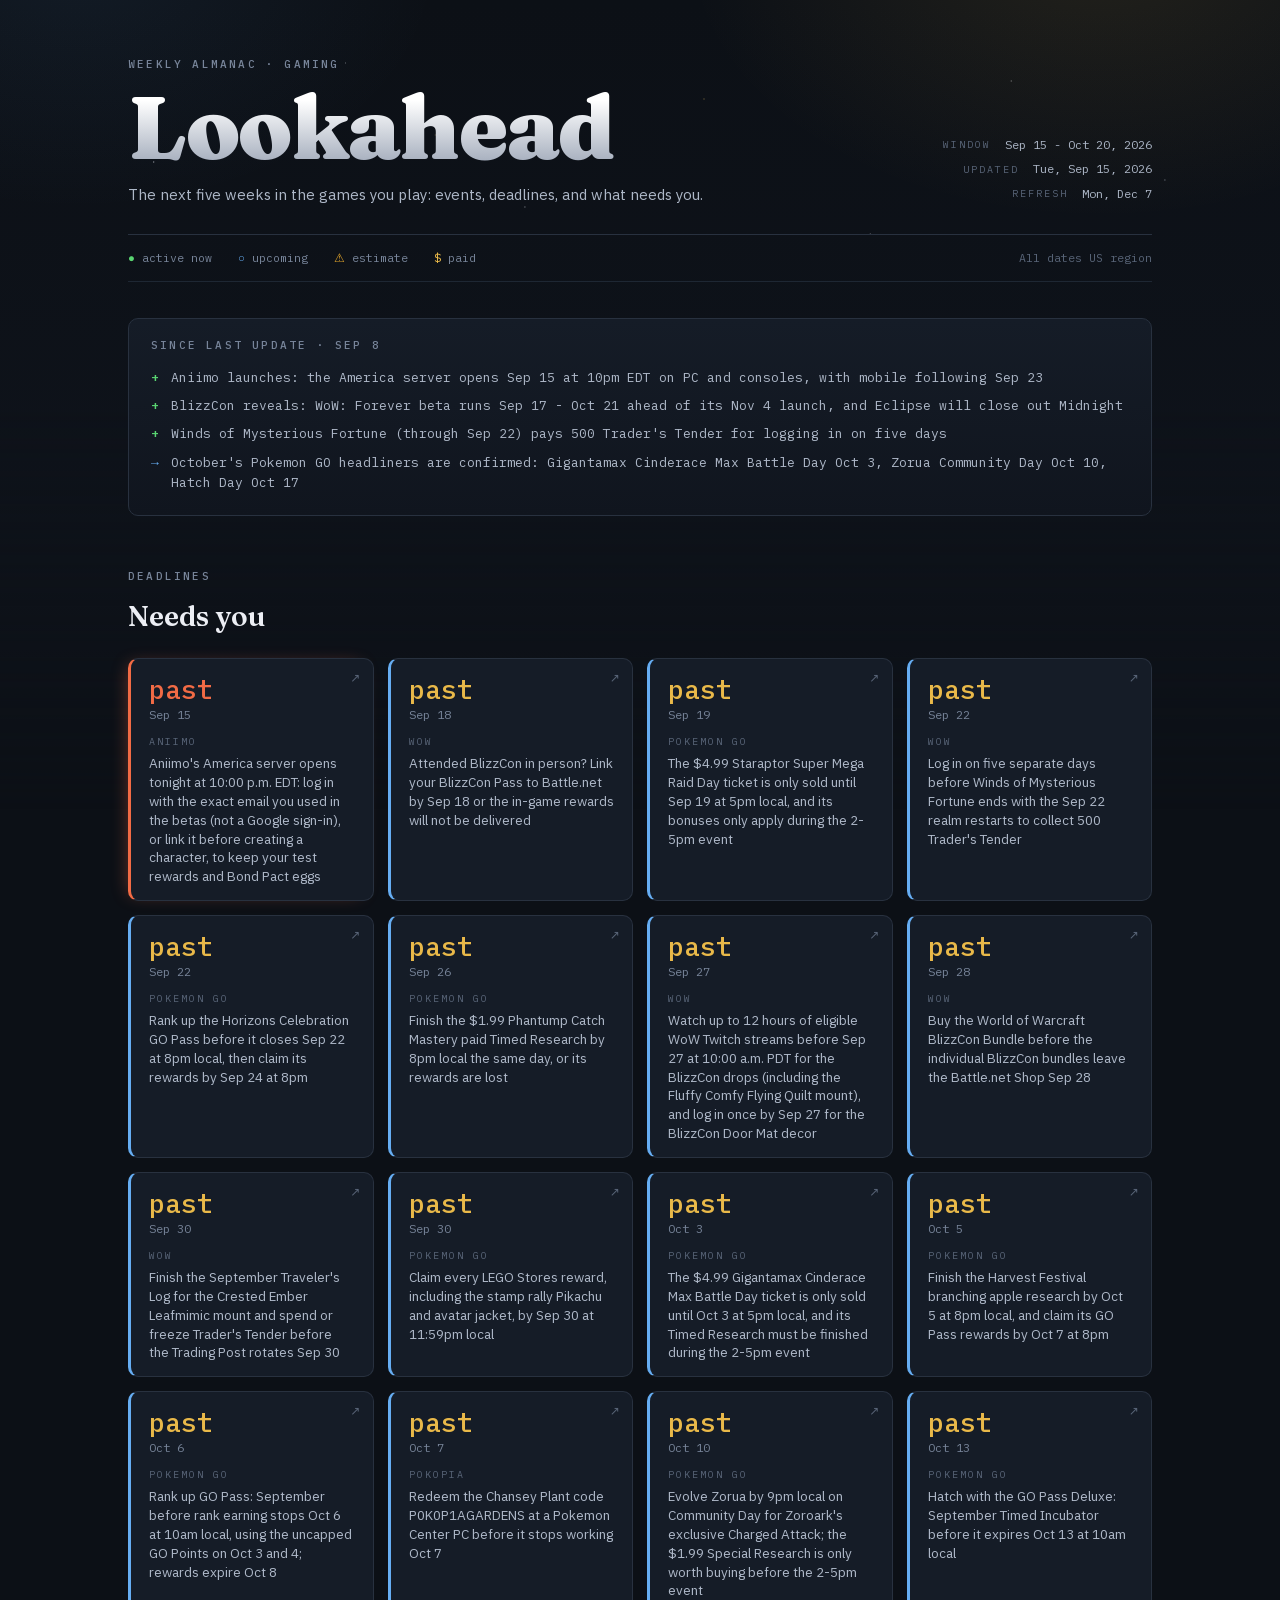
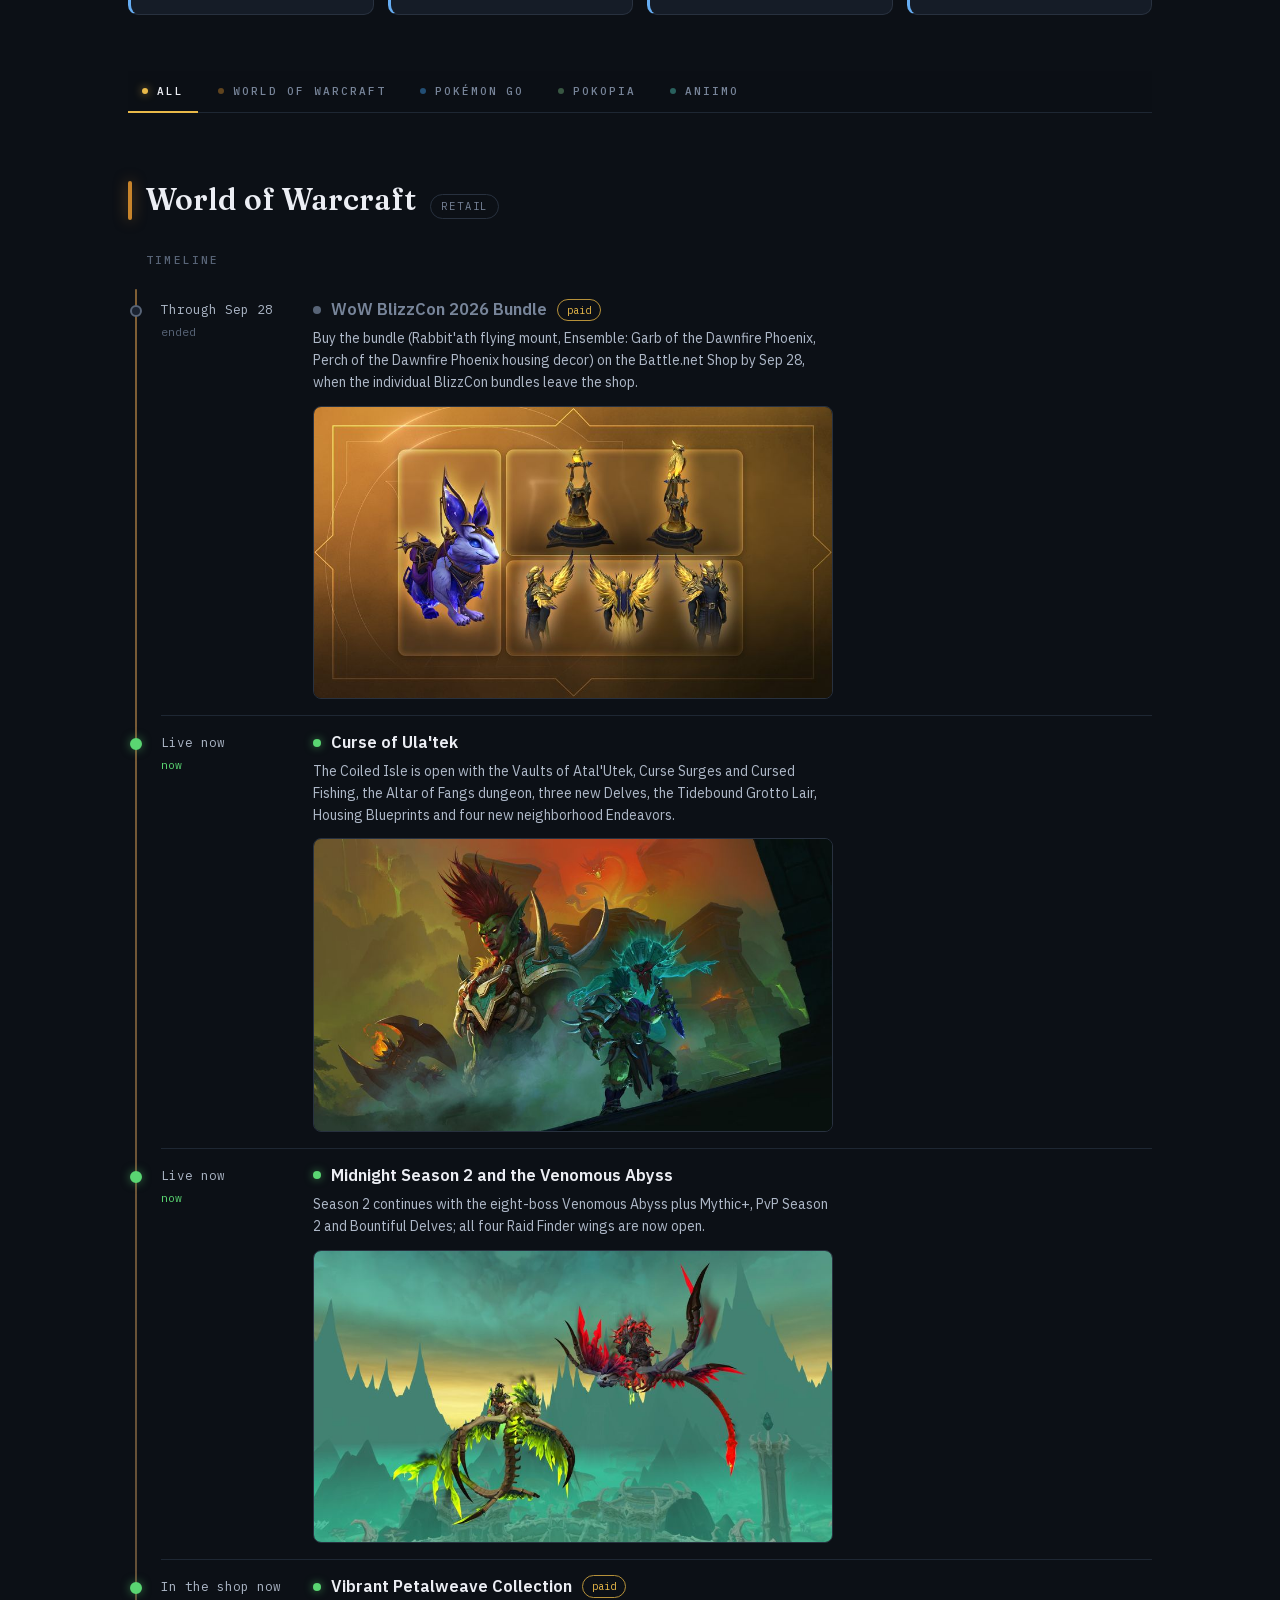
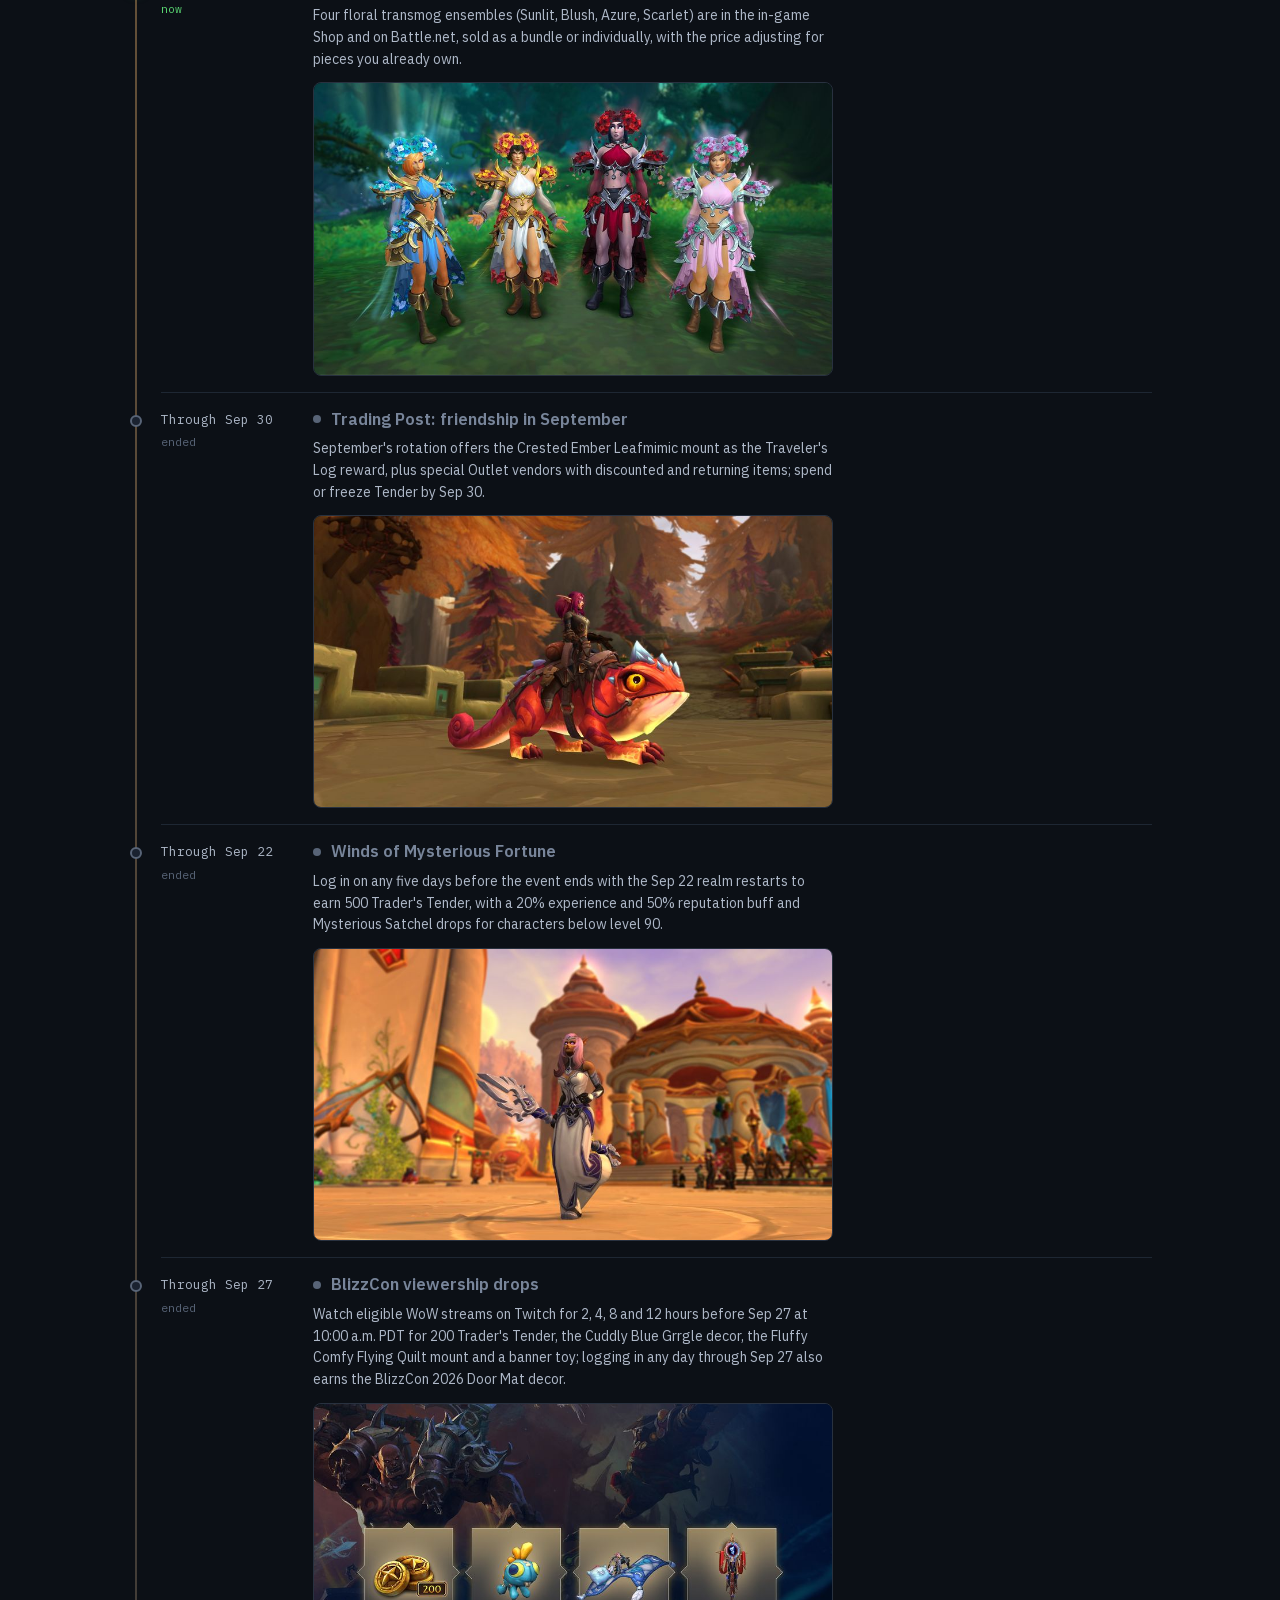
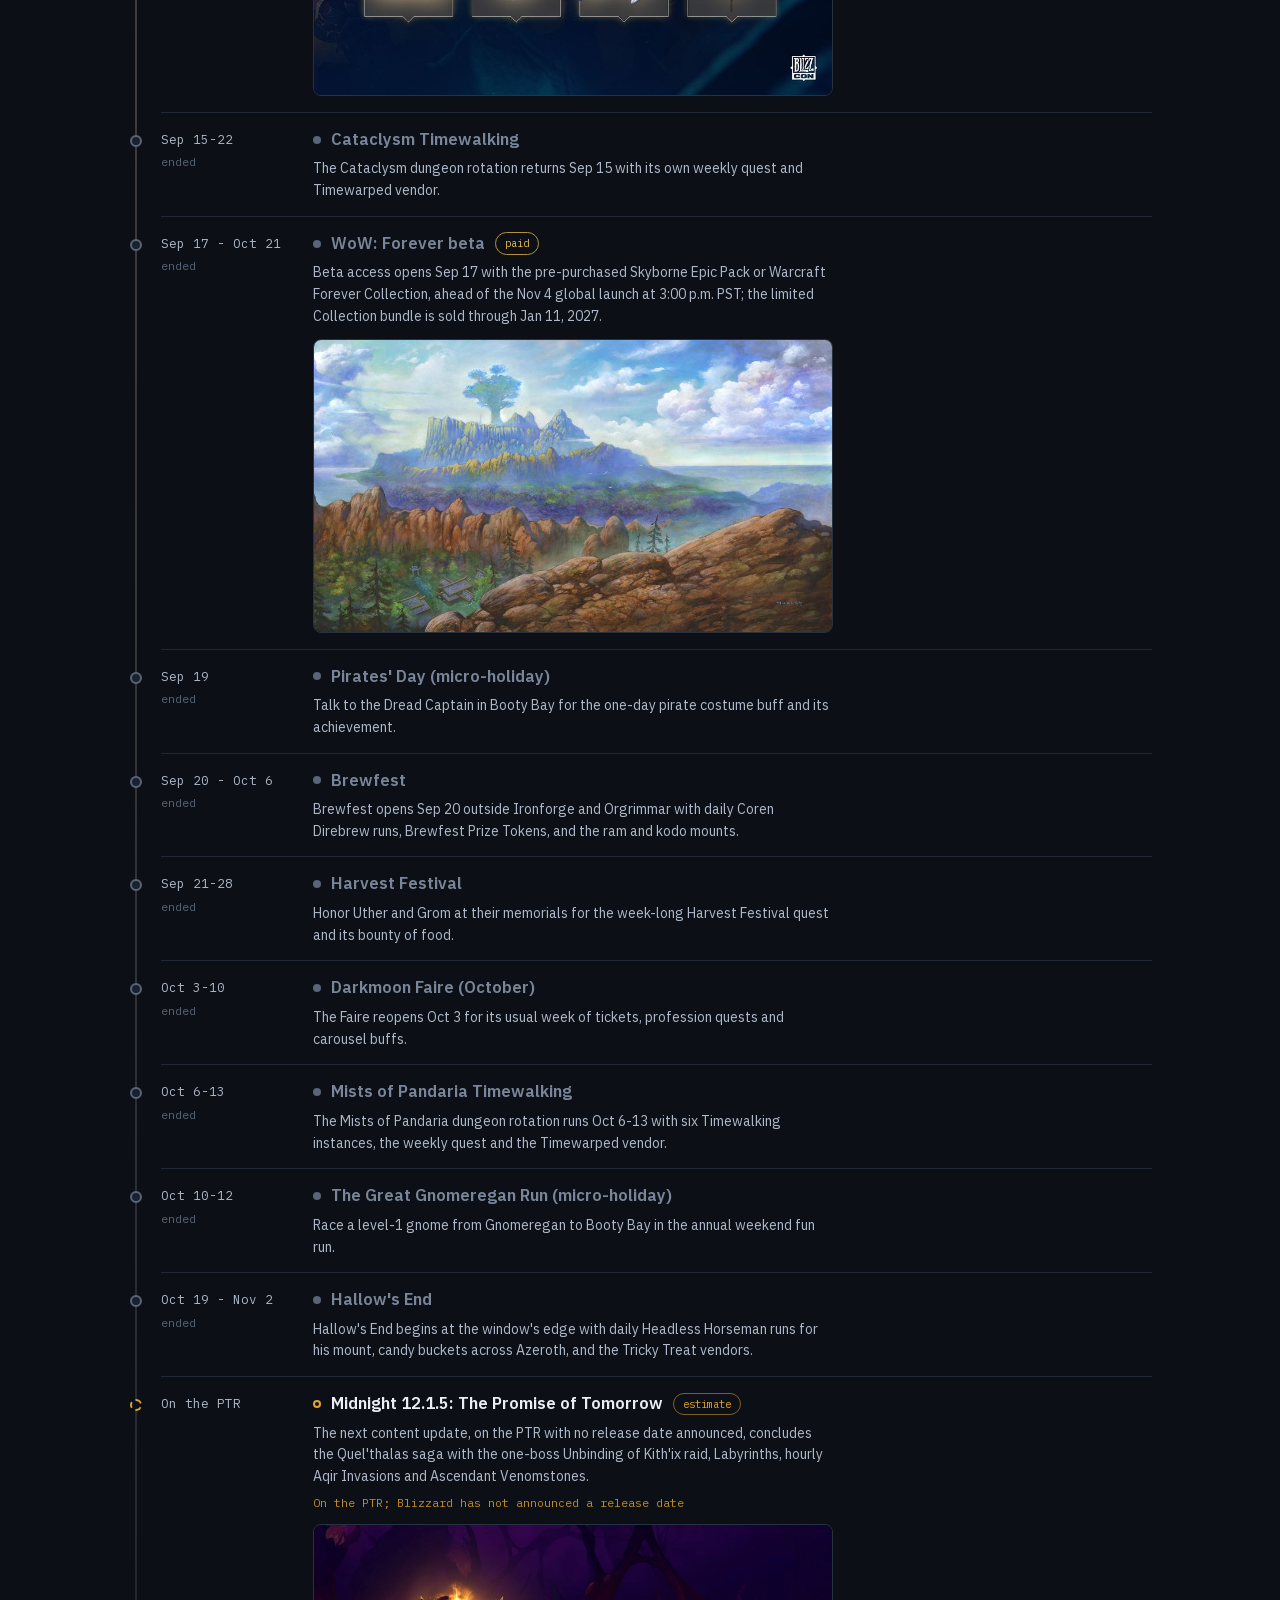
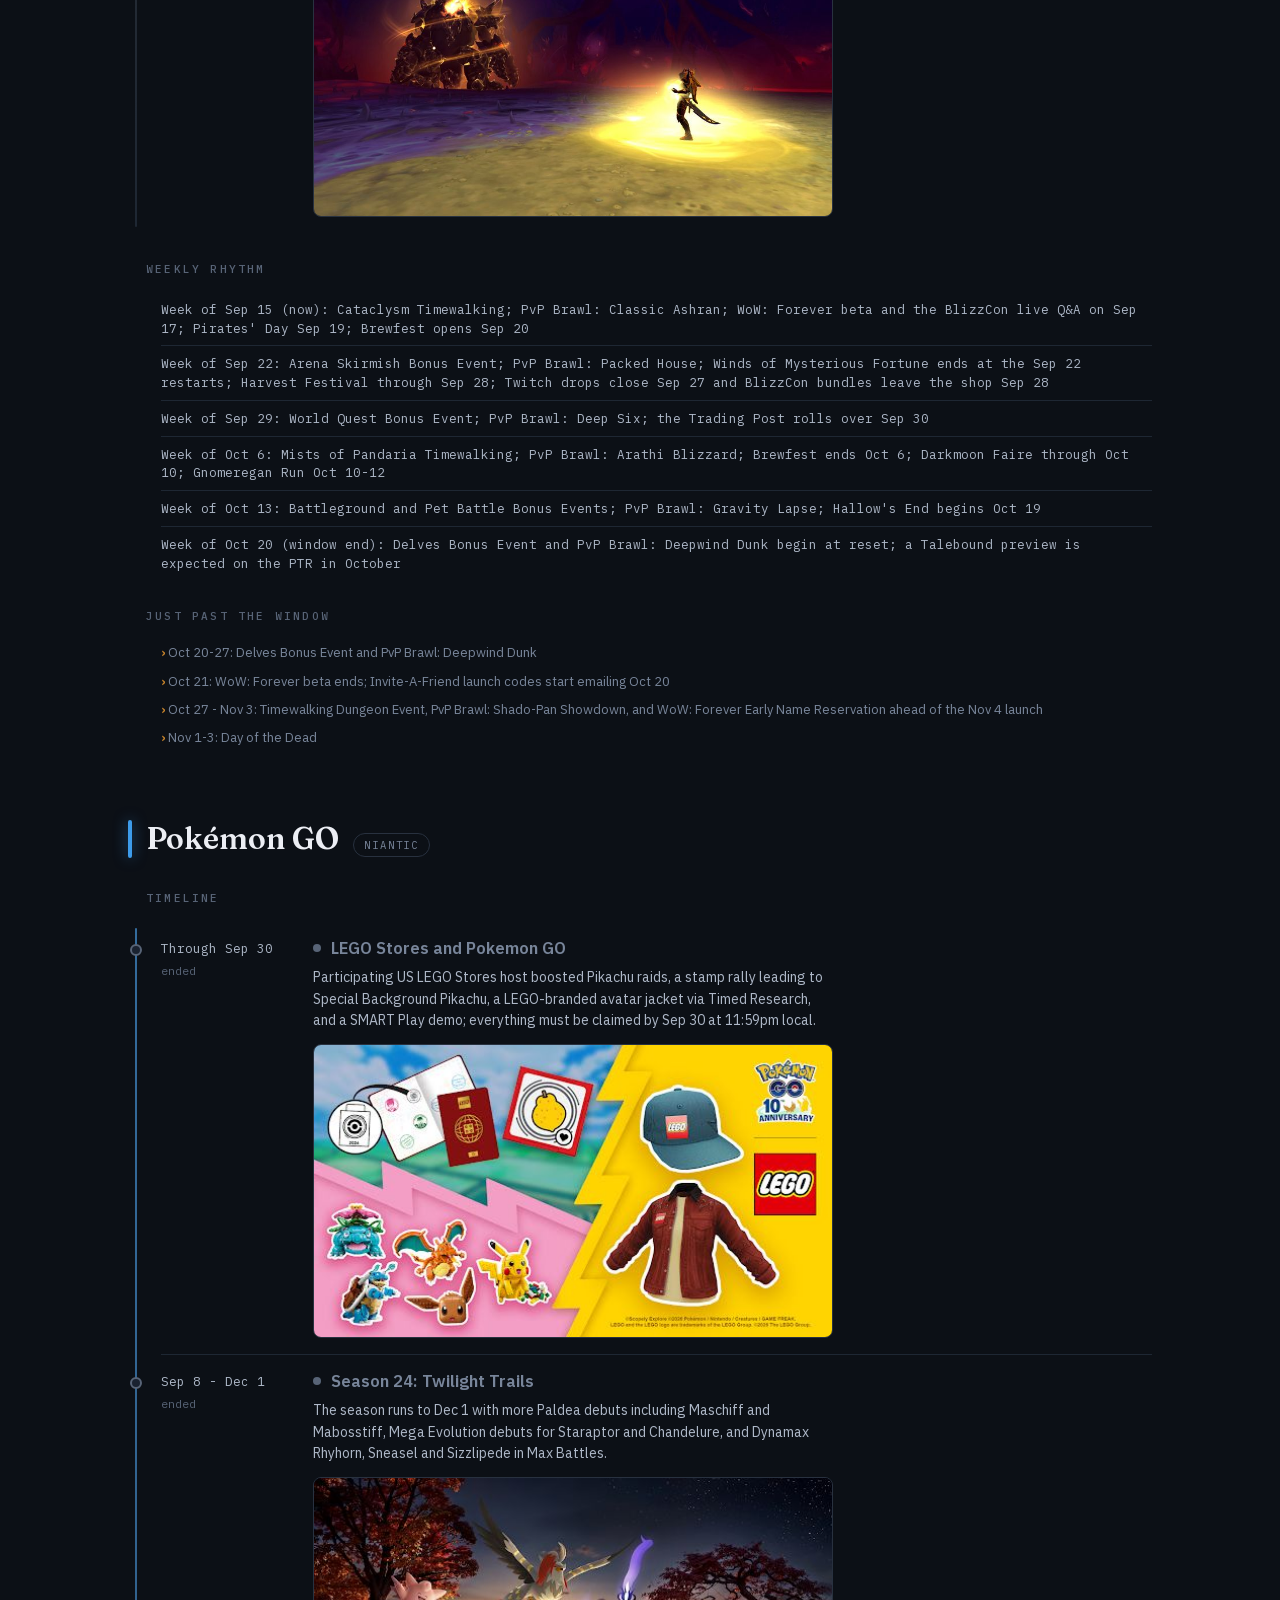
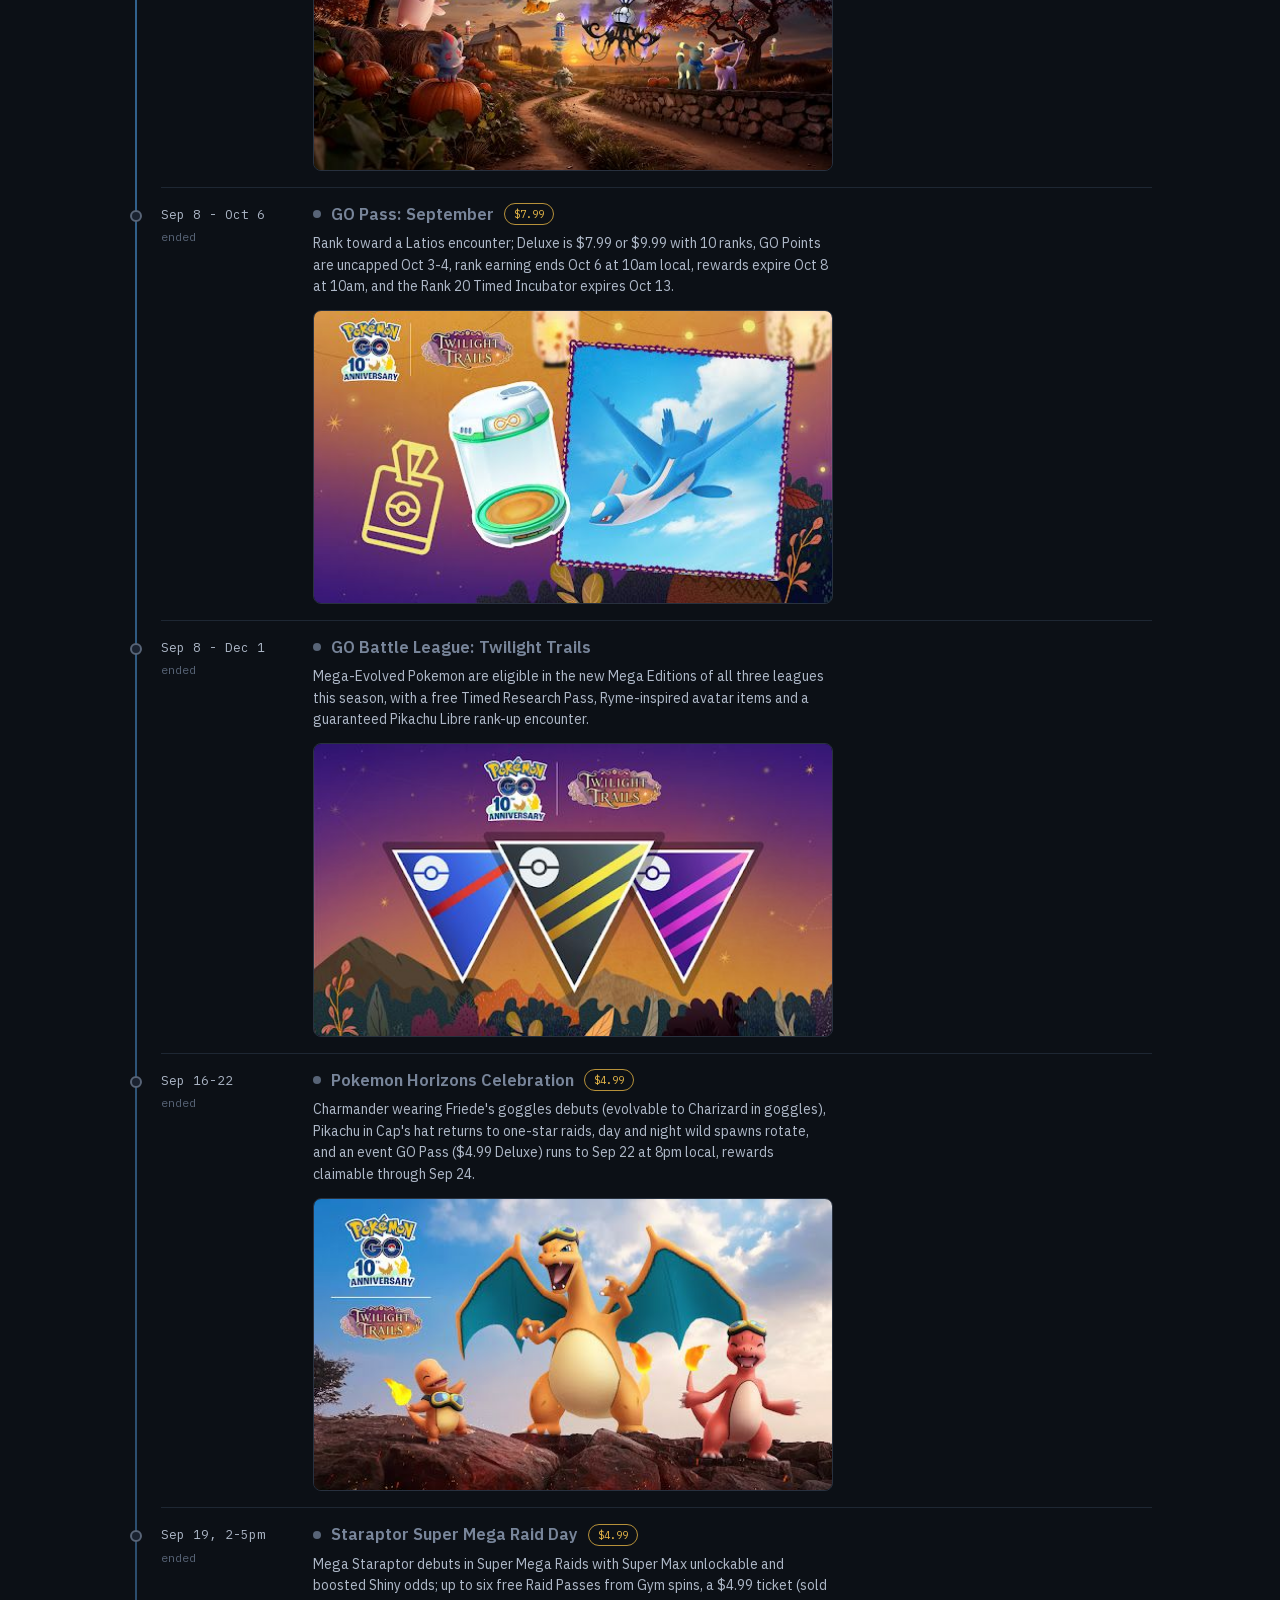
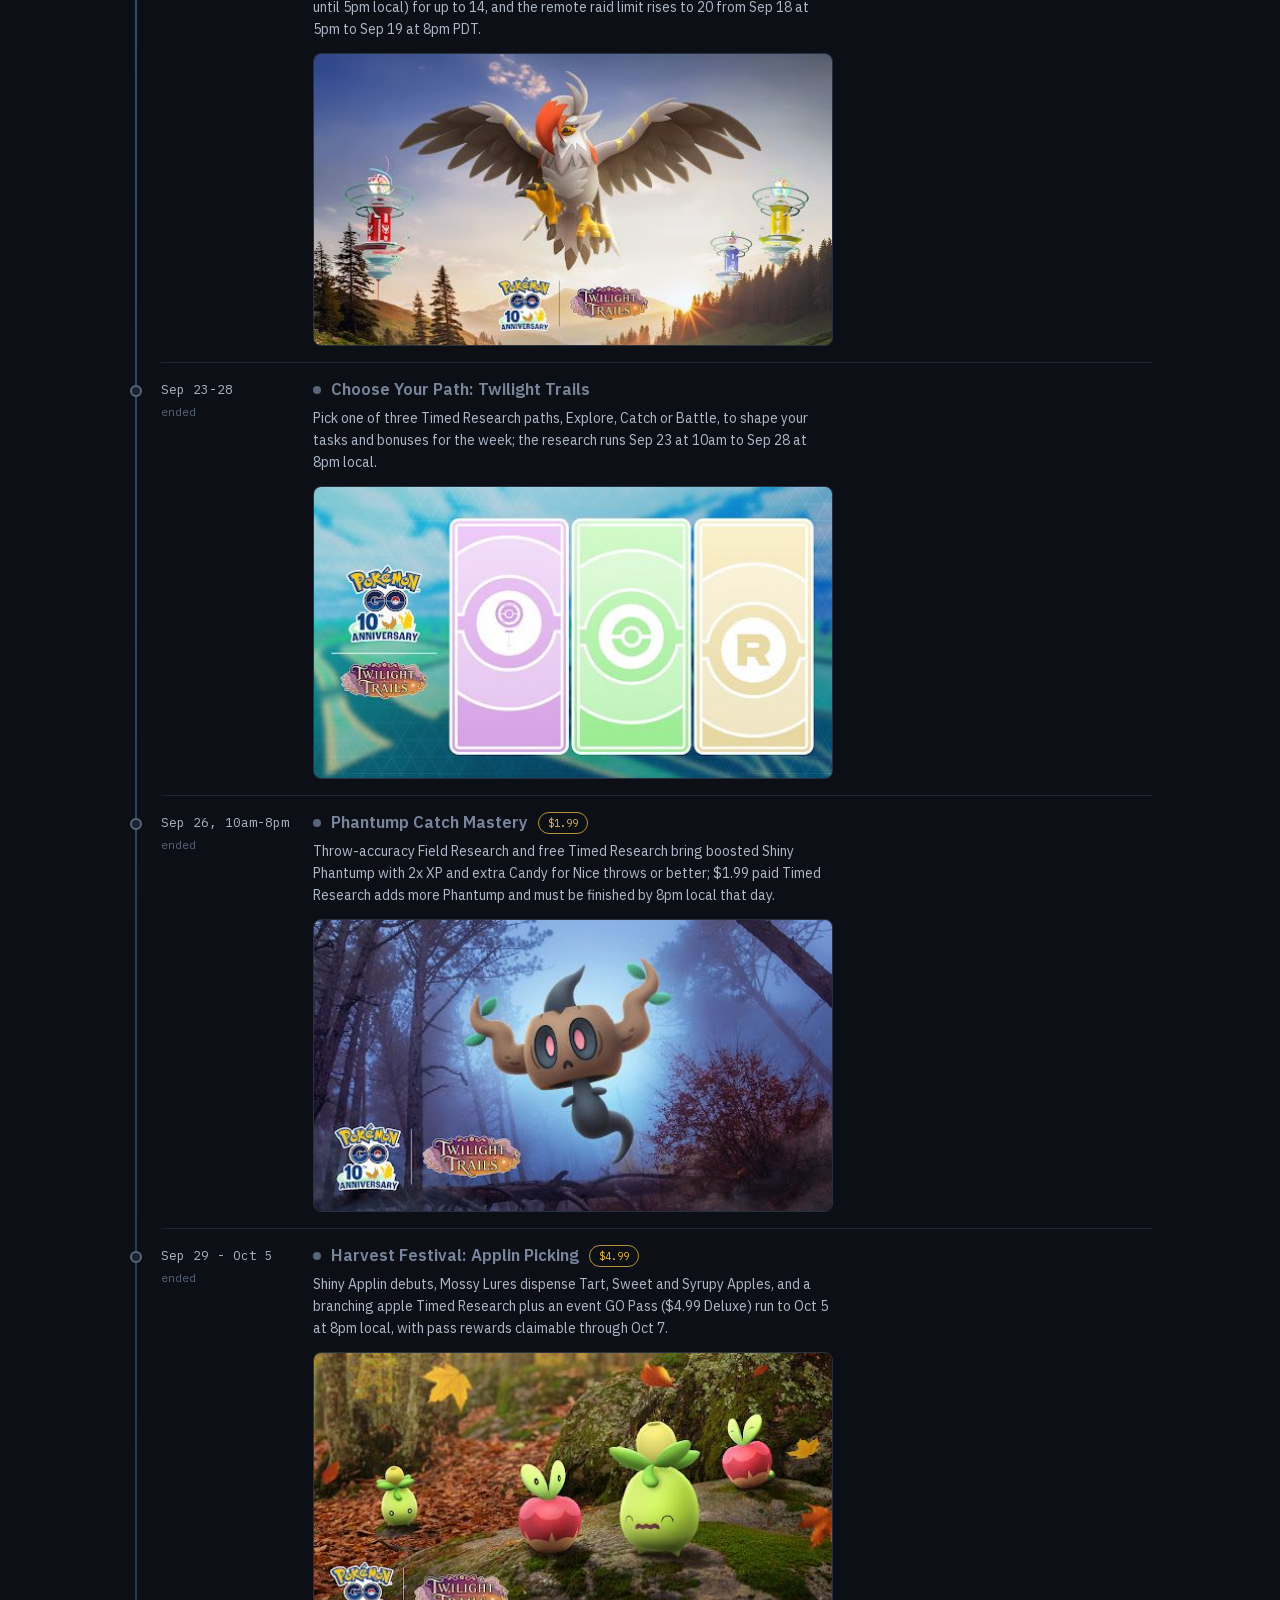
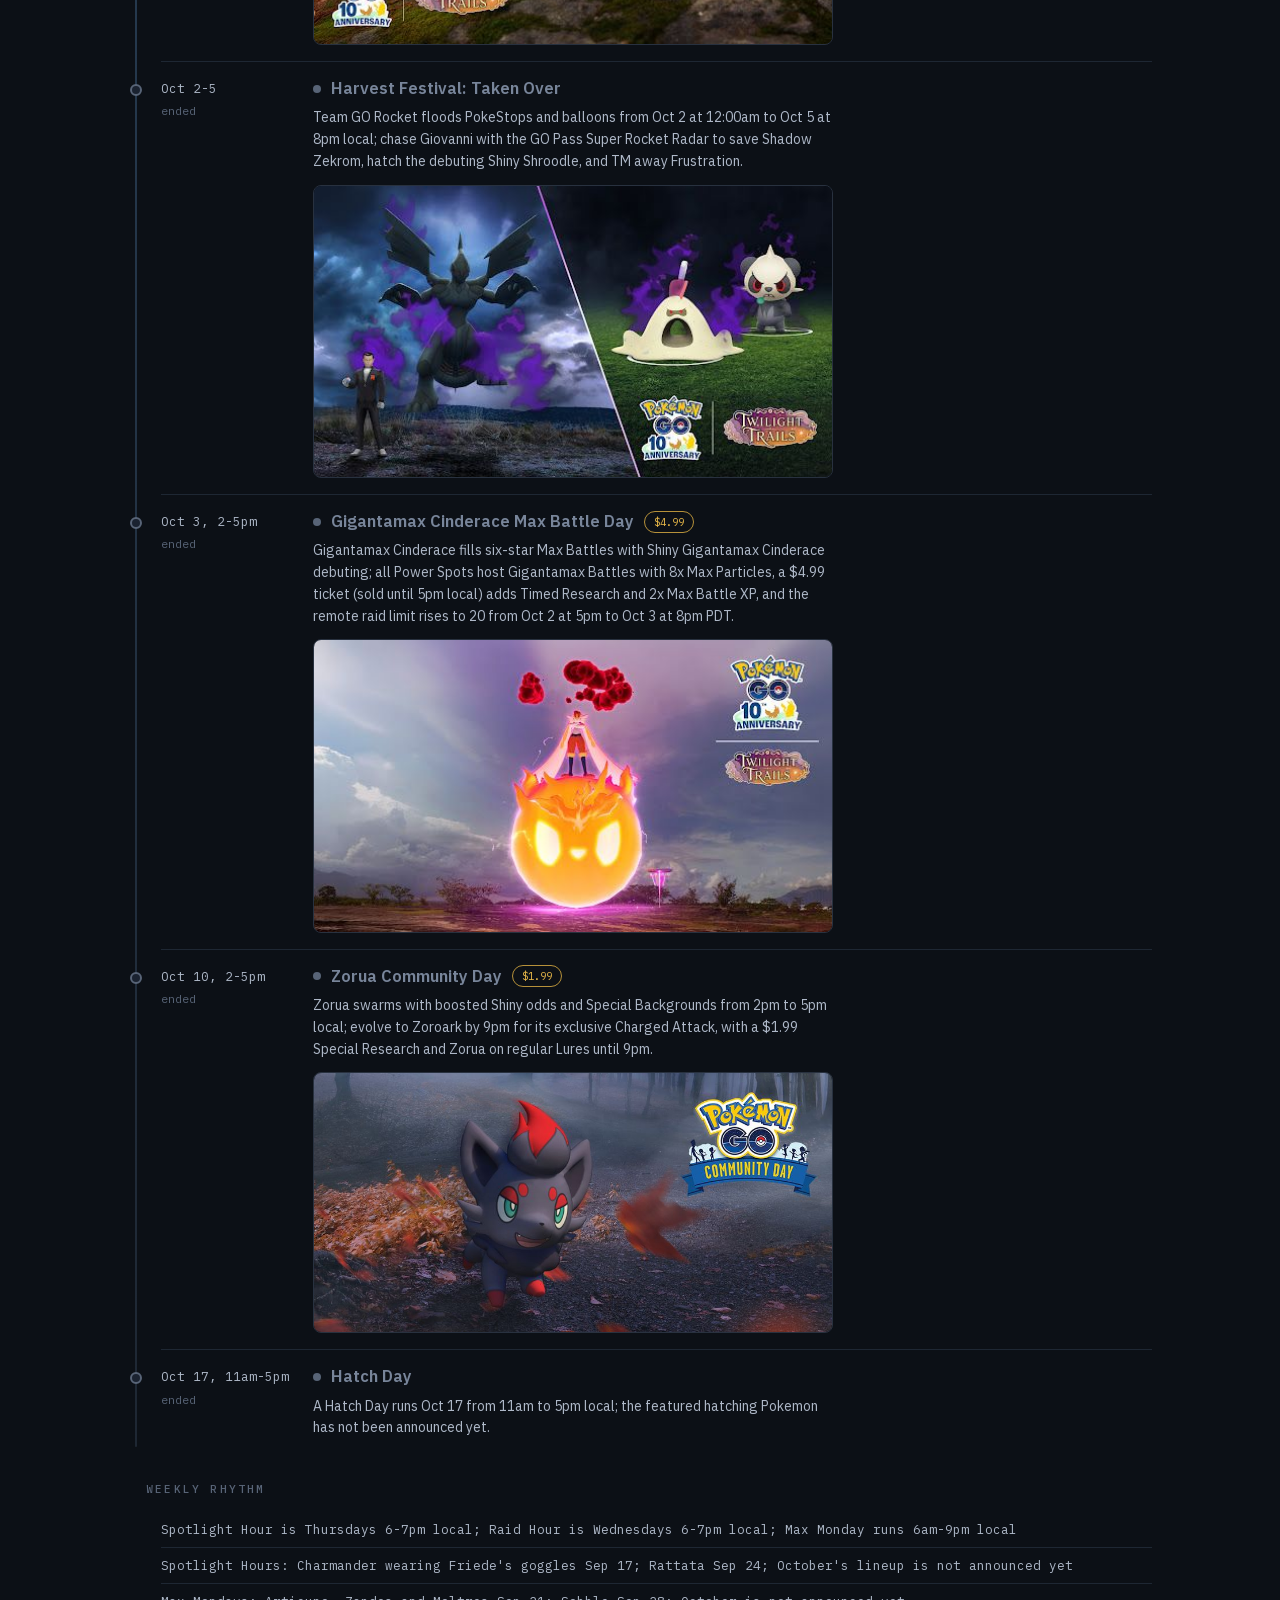
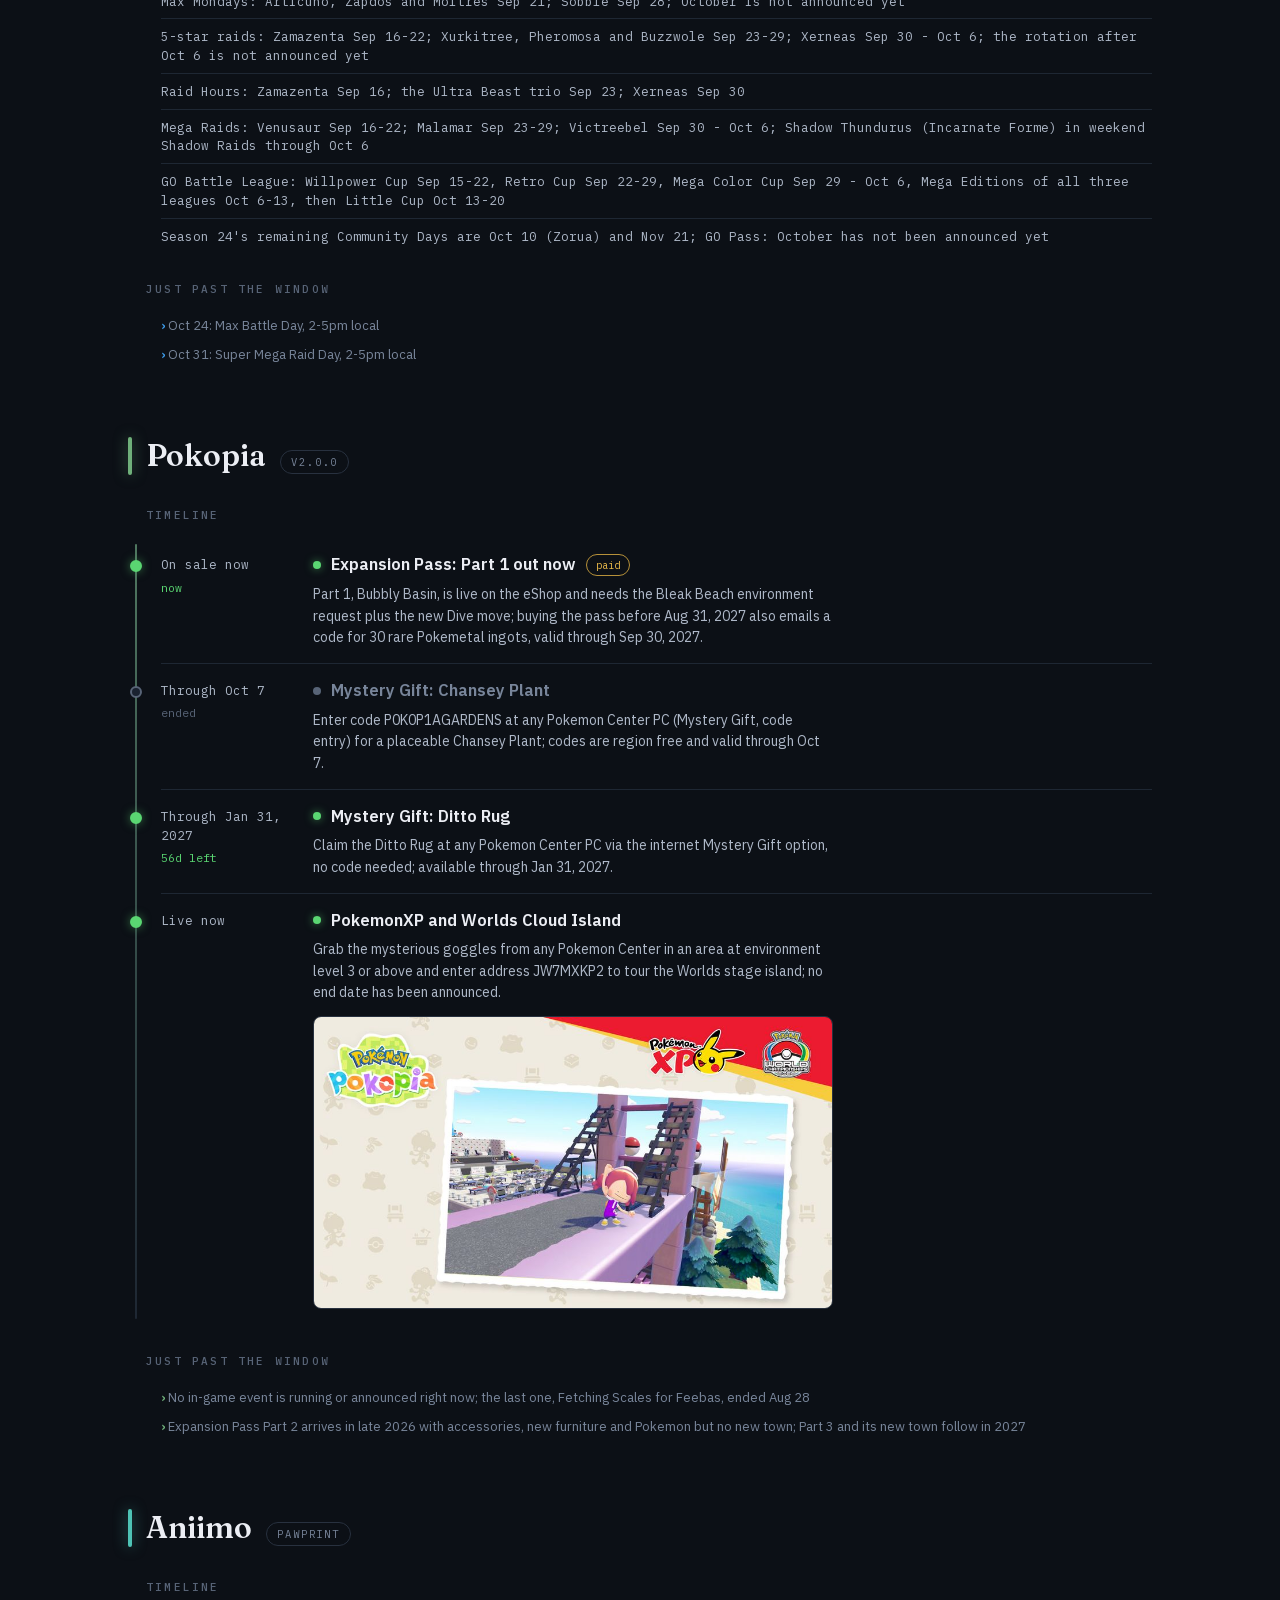
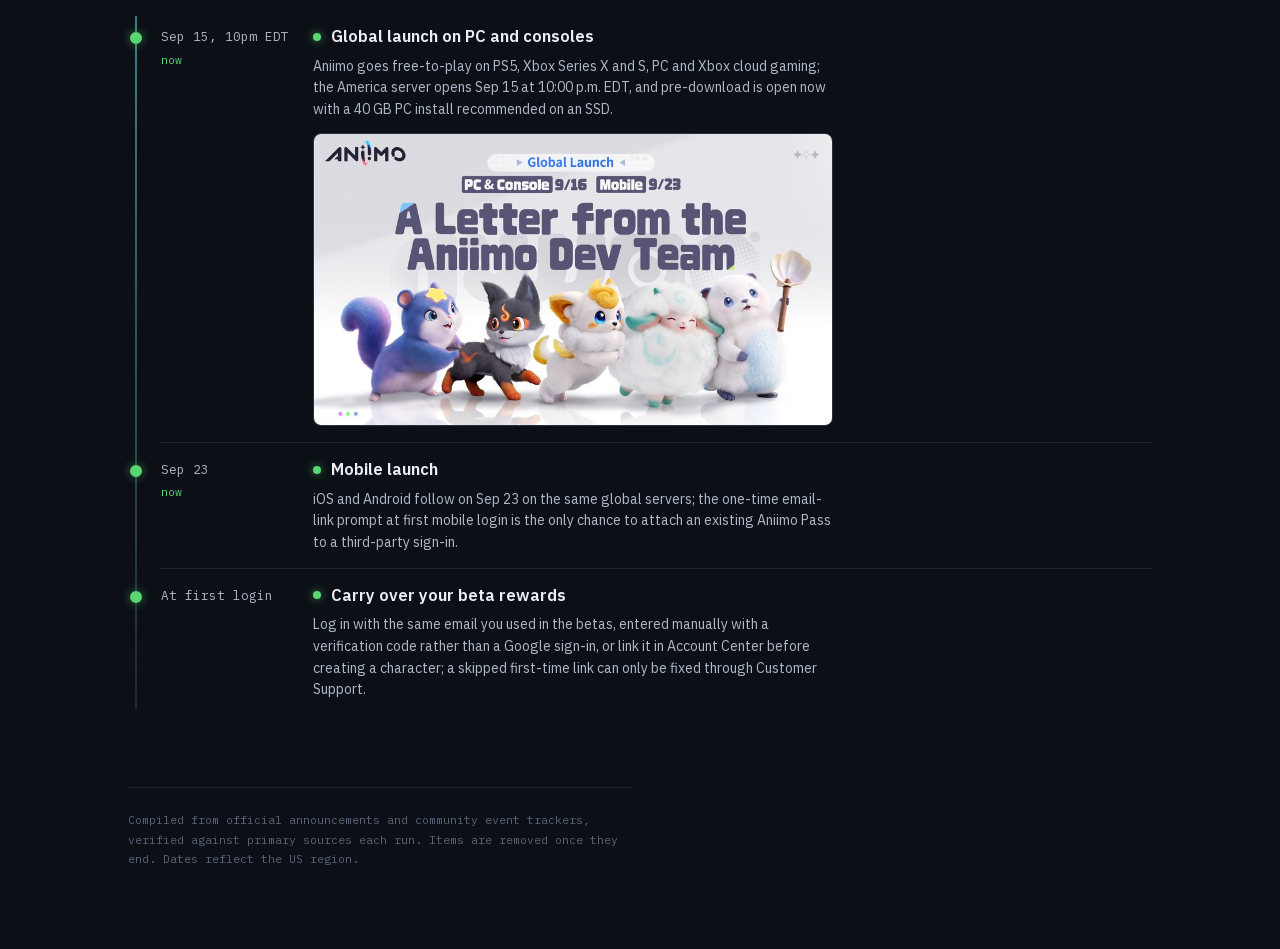
==== docs/index.html @ 28db0cbf "Weekly update: Sep 15 - Oct 20, 2026 + Aniimo launches: the America server opens Sep 15 at 10pm EDT " ====
<!DOCTYPE html>
<html lang="en">
<head>
<meta charset="utf-8">
<meta name="viewport" content="width=device-width, initial-scale=1">
<title>Lookahead · Weekly Gaming Almanac</title>
<meta name="description" content="A five-week lookahead across tracked games: events, deadlines, and what needs you. Updated weekly.">
<link rel="stylesheet" href="assets/fonts.css">
<link rel="stylesheet" href="assets/style.css">
<link rel="icon" href="data:,">
</head>
<body>
<div class="page">

  <header class="masthead">
    <div class="masthead-main">
      <p class="eyebrow">Weekly Almanac &middot; Gaming</p>
      <h1 class="wordmark">Lookahead</h1>
      <p class="subtitle">The next five weeks in the games you play: events, deadlines, and what needs you.</p>
    </div>
    <dl class="masthead-meta">
      <div><dt>Window</dt><dd>Sep 15 - Oct 20, 2026</dd></div>
      <div><dt>Updated</dt><dd>Tue, Sep 15, 2026</dd></div>
      <div><dt>Refresh</dt><dd data-next-refresh>weekly, Mon</dd></div>
    </dl>
  </header>

  <div class="legend">
    <span><span class="g-live">&#9679;</span> active now</span>
    <span><span class="g-up">&#9675;</span> upcoming</span>
    <span><span class="g-est">&#9888;</span> estimate</span>
    <span><span class="g-paid">$</span> paid</span>
    <span class="legend-note">All dates US region</span>
  </div>

  <aside class="changelog reveal">
    <p class="eyebrow">Since last update &middot; Sep 8</p>
    <ul>
      <li><span class="verb verb-add">+</span>Aniimo launches: the America server opens Sep 15 at 10pm EDT on PC and consoles, with mobile following Sep 23</li>
      <li><span class="verb verb-add">+</span>BlizzCon reveals: WoW: Forever beta runs Sep 17 - Oct 21 ahead of its Nov 4 launch, and Eclipse will close out Midnight</li>
      <li><span class="verb verb-add">+</span>Winds of Mysterious Fortune (through Sep 22) pays 500 Trader&#x27;s Tender for logging in on five days</li>
      <li><span class="verb verb-chg">→</span>October&#x27;s Pokemon GO headliners are confirmed: Gigantamax Cinderace Max Battle Day Oct 3, Zorua Community Day Oct 10, Hatch Day Oct 17</li>
    </ul>
  </aside>

  <section class="needs reveal">
    <p class="eyebrow">Deadlines</p>
    <h2 class="section-title">Needs you</h2>
    <div class="needs-grid">
      <a class="needs-card urgent" href="https://aniimo.com/newslist/detail/100111" target="_blank" rel="noopener" data-deadline="2026-09-15">
        <span class="needs-arrow">&#8599;</span>
        <div class="needs-count" data-countdown>today</div>
        <div class="needs-date">Sep 15</div>
        <div class="needs-game">Aniimo</div>
        <div class="needs-action">Aniimo&#x27;s America server opens tonight at 10:00 p.m. EDT: log in with the exact email you used in the betas (not a Google sign-in), or link it before creating a character, to keep your test rewards and Bond Pact eggs</div>
      </a>
      <a class="needs-card" href="https://worldofwarcraft.blizzard.com/en-us/news/24295396/now-live-watch-and-earn-new-blizzcon-2026-rewards" target="_blank" rel="noopener" data-deadline="2026-09-18">
        <span class="needs-arrow">&#8599;</span>
        <div class="needs-count" data-countdown>3d</div>
        <div class="needs-date">Sep 18</div>
        <div class="needs-game">WoW</div>
        <div class="needs-action">Attended BlizzCon in person? Link your BlizzCon Pass to Battle.net by Sep 18 or the in-game rewards will not be delivered</div>
      </a>
      <a class="needs-card" href="https://pokemongo.com/news/staraptor-super-mega-raid-day-2026" target="_blank" rel="noopener" data-deadline="2026-09-19">
        <span class="needs-arrow">&#8599;</span>
        <div class="needs-count" data-countdown>4d</div>
        <div class="needs-date">Sep 19</div>
        <div class="needs-game">Pokemon GO</div>
        <div class="needs-action">The $4.99 Staraptor Super Mega Raid Day ticket is only sold until Sep 19 at 5pm local, and its bonuses only apply during the 2-5pm event</div>
      </a>
      <a class="needs-card" href="https://worldofwarcraft.blizzard.com/en-us/news/24298587/collect-traders-tender-in-midnights-winds-of-mysterious-fortune" target="_blank" rel="noopener" data-deadline="2026-09-22">
        <span class="needs-arrow">&#8599;</span>
        <div class="needs-count" data-countdown>7d</div>
        <div class="needs-date">Sep 22</div>
        <div class="needs-game">WoW</div>
        <div class="needs-action">Log in on five separate days before Winds of Mysterious Fortune ends with the Sep 22 realm restarts to collect 500 Trader&#x27;s Tender</div>
      </a>
      <a class="needs-card" href="https://pokemongo.com/news/pokemon-horizons-celebration-event-2026" target="_blank" rel="noopener" data-deadline="2026-09-22">
        <span class="needs-arrow">&#8599;</span>
        <div class="needs-count" data-countdown>7d</div>
        <div class="needs-date">Sep 22</div>
        <div class="needs-game">Pokemon GO</div>
        <div class="needs-action">Rank up the Horizons Celebration GO Pass before it closes Sep 22 at 8pm local, then claim its rewards by Sep 24 at 8pm</div>
      </a>
      <a class="needs-card" href="https://pokemongo.com/news/catch-mastery-phantump-2026" target="_blank" rel="noopener" data-deadline="2026-09-26">
        <span class="needs-arrow">&#8599;</span>
        <div class="needs-count" data-countdown>11d</div>
        <div class="needs-date">Sep 26</div>
        <div class="needs-game">Pokemon GO</div>
        <div class="needs-action">Finish the $1.99 Phantump Catch Mastery paid Timed Research by 8pm local the same day, or its rewards are lost</div>
      </a>
      <a class="needs-card" href="https://worldofwarcraft.blizzard.com/en-us/news/24295396/now-live-watch-and-earn-new-blizzcon-2026-rewards" target="_blank" rel="noopener" data-deadline="2026-09-27">
        <span class="needs-arrow">&#8599;</span>
        <div class="needs-count" data-countdown>12d</div>
        <div class="needs-date">Sep 27</div>
        <div class="needs-game">WoW</div>
        <div class="needs-action">Watch up to 12 hours of eligible WoW Twitch streams before Sep 27 at 10:00 a.m. PDT for the BlizzCon drops (including the Fluffy Comfy Flying Quilt mount), and log in once by Sep 27 for the BlizzCon Door Mat decor</div>
      </a>
      <a class="needs-card" href="https://worldofwarcraft.blizzard.com/en-us/news/24294375/blizzcon-2026-is-nearly-here-watch-live-earn-rewards-and-more" target="_blank" rel="noopener" data-deadline="2026-09-28">
        <span class="needs-arrow">&#8599;</span>
        <div class="needs-count" data-countdown>13d</div>
        <div class="needs-date">Sep 28</div>
        <div class="needs-game">WoW</div>
        <div class="needs-action">Buy the World of Warcraft BlizzCon Bundle before the individual BlizzCon bundles leave the Battle.net Shop Sep 28</div>
      </a>
      <a class="needs-card" href="https://worldofwarcraft.blizzard.com/en-us/news/24295383/september-is-a-great-month-to-celebrate-friendship-at-the-trading-post" target="_blank" rel="noopener" data-deadline="2026-09-30">
        <span class="needs-arrow">&#8599;</span>
        <div class="needs-count" data-countdown>15d</div>
        <div class="needs-date">Sep 30</div>
        <div class="needs-game">WoW</div>
        <div class="needs-action">Finish the September Traveler&#x27;s Log for the Crested Ember Leafmimic mount and spend or freeze Trader&#x27;s Tender before the Trading Post rotates Sep 30</div>
      </a>
      <a class="needs-card" href="https://pokemongo.com/news/lego-pokemon-go-2026" target="_blank" rel="noopener" data-deadline="2026-09-30">
        <span class="needs-arrow">&#8599;</span>
        <div class="needs-count" data-countdown>15d</div>
        <div class="needs-date">Sep 30</div>
        <div class="needs-game">Pokemon GO</div>
        <div class="needs-action">Claim every LEGO Stores reward, including the stamp rally Pikachu and avatar jacket, by Sep 30 at 11:59pm local</div>
      </a>
      <a class="needs-card" href="https://pokemongo.com/news/gigantamax-cinderace-max-battle-day-2026" target="_blank" rel="noopener" data-deadline="2026-10-03">
        <span class="needs-arrow">&#8599;</span>
        <div class="needs-count" data-countdown>18d</div>
        <div class="needs-date">Oct 3</div>
        <div class="needs-game">Pokemon GO</div>
        <div class="needs-action">The $4.99 Gigantamax Cinderace Max Battle Day ticket is only sold until Oct 3 at 5pm local, and its Timed Research must be finished during the 2-5pm event</div>
      </a>
      <a class="needs-card" href="https://pokemongo.com/news/harvest-festival-2026" target="_blank" rel="noopener" data-deadline="2026-10-05">
        <span class="needs-arrow">&#8599;</span>
        <div class="needs-count" data-countdown>20d</div>
        <div class="needs-date">Oct 5</div>
        <div class="needs-game">Pokemon GO</div>
        <div class="needs-action">Finish the Harvest Festival branching apple research by Oct 5 at 8pm local, and claim its GO Pass rewards by Oct 7 at 8pm</div>
      </a>
      <a class="needs-card" href="https://pokemongo.com/news/go-pass-september-2026" target="_blank" rel="noopener" data-deadline="2026-10-06">
        <span class="needs-arrow">&#8599;</span>
        <div class="needs-count" data-countdown>21d</div>
        <div class="needs-date">Oct 6</div>
        <div class="needs-game">Pokemon GO</div>
        <div class="needs-action">Rank up GO Pass: September before rank earning stops Oct 6 at 10am local, using the uncapped GO Points on Oct 3 and 4; rewards expire Oct 8</div>
      </a>
      <a class="needs-card" href="https://www.serebii.net/pokemonpokopia/serialcode.shtml" target="_blank" rel="noopener" data-deadline="2026-10-07">
        <span class="needs-arrow">&#8599;</span>
        <div class="needs-count" data-countdown>22d</div>
        <div class="needs-date">Oct 7</div>
        <div class="needs-game">Pokopia</div>
        <div class="needs-action">Redeem the Chansey Plant code P0K0P1AGARDENS at a Pokemon Center PC before it stops working Oct 7</div>
      </a>
      <a class="needs-card" href="https://leekduck.com/events/october-communityday2026/" target="_blank" rel="noopener" data-deadline="2026-10-10">
        <span class="needs-arrow">&#8599;</span>
        <div class="needs-count" data-countdown>25d</div>
        <div class="needs-date">Oct 10</div>
        <div class="needs-game">Pokemon GO</div>
        <div class="needs-action">Evolve Zorua by 9pm local on Community Day for Zoroark&#x27;s exclusive Charged Attack; the $1.99 Special Research is only worth buying before the 2-5pm event</div>
      </a>
      <a class="needs-card" href="https://pokemongo.com/news/go-pass-september-2026" target="_blank" rel="noopener" data-deadline="2026-10-13">
        <span class="needs-arrow">&#8599;</span>
        <div class="needs-count" data-countdown>28d</div>
        <div class="needs-date">Oct 13</div>
        <div class="needs-game">Pokemon GO</div>
        <div class="needs-action">Hatch with the GO Pass Deluxe: September Timed Incubator before it expires Oct 13 at 10am local</div>
      </a>
    </div>
  </section>

  <nav class="game-tabs reveal" aria-label="Filter by game">
    <div class="game-tabs-row">
      <a class="tab" href="#all" data-tab="all">All</a>
      <a class="tab" href="#wow-retail" data-tab="wow-retail" style="--accent:#C8842B">World of Warcraft</a>
      <a class="tab" href="#pokemon-go" data-tab="pokemon-go" style="--accent:#3D9BE9">Pokémon GO</a>
      <a class="tab" href="#pokopia" data-tab="pokopia" style="--accent:#6FB07A">Pokopia</a>
      <a class="tab" href="#aniimo" data-tab="aniimo" style="--accent:#4EC3B5">Aniimo</a>
    </div>
  </nav>

  <section class="game reveal" id="game-wow-retail" data-game="wow-retail" style="--accent:#C8842B">
    <header class="game-head" title="Show only this game">
      <h2 class="game-name">World of Warcraft</h2>
      <span class="game-tag">Retail</span>
    </header>
    <p class="group-label">Timeline</p>
    <div class="timeline">
    <article class="event state-active" data-start="2026-07-22" data-end="2026-09-28">
      <div class="event-when">
        <div class="event-dates">Through Sep 28</div>
        <div class="event-count" data-countdown>13d left</div>
      </div>
      <div class="event-body">
        <div class="event-head"><span class="state-dot" aria-hidden="true"></span><a class="event-title" href="https://worldofwarcraft.blizzard.com/en-us/news/24294375/blizzcon-2026-is-nearly-here-watch-live-earn-rewards-and-more" target="_blank" rel="noopener">WoW BlizzCon 2026 Bundle</a><span class="pill pill-price">paid</span></div>
        <p class="event-detail">Buy the bundle (Rabbit&#x27;ath flying mount, Ensemble: Garb of the Dawnfire Phoenix, Perch of the Dawnfire Phoenix housing decor) on the Battle.net Shop by Sep 28, when the individual BlizzCon bundles leave the shop.</p>
        <figure class="event-media"><img src="assets/img/ece8d1bb4cea614c23dff52a9bd3c96bb786bf61.jpg" alt="WoW BlizzCon 2026 Bundle" loading="lazy" decoding="async"></figure>
      </div>
    </article>
    <article class="event state-active" data-start="2026-08-11">
      <div class="event-when">
        <div class="event-dates">Live now</div>
        <div class="event-count" data-countdown>now</div>
      </div>
      <div class="event-body">
        <div class="event-head"><span class="state-dot" aria-hidden="true"></span><a class="event-title" href="https://worldofwarcraft.blizzard.com/en-us/news/24294370" target="_blank" rel="noopener">Curse of Ula&#x27;tek</a></div>
        <p class="event-detail">The Coiled Isle is open with the Vaults of Atal&#x27;Utek, Curse Surges and Cursed Fishing, the Altar of Fangs dungeon, three new Delves, the Tidebound Grotto Lair, Housing Blueprints and four new neighborhood Endeavors.</p>
        <figure class="event-media"><img src="assets/img/7aa62332dff59be8c3d711da501b1a5ad3328161.jpg" alt="Curse of Ula&#x27;tek" loading="lazy" decoding="async"></figure>
      </div>
    </article>
    <article class="event state-active" data-start="2026-08-18">
      <div class="event-when">
        <div class="event-dates">Live now</div>
        <div class="event-count" data-countdown>now</div>
      </div>
      <div class="event-body">
        <div class="event-head"><span class="state-dot" aria-hidden="true"></span><a class="event-title" href="https://worldofwarcraft.blizzard.com/en-us/news/24294369" target="_blank" rel="noopener">Midnight Season 2 and the Venomous Abyss</a></div>
        <p class="event-detail">Season 2 continues with the eight-boss Venomous Abyss plus Mythic+, PvP Season 2 and Bountiful Delves; all four Raid Finder wings are now open.</p>
        <figure class="event-media"><img src="assets/img/85df89c60c42eb7a9348049d59bc8023af3b1469.jpg" alt="Midnight Season 2 and the Venomous Abyss" loading="lazy" decoding="async"></figure>
      </div>
    </article>
    <article class="event state-active" data-start="2026-08-25">
      <div class="event-when">
        <div class="event-dates">In the shop now</div>
        <div class="event-count" data-countdown>now</div>
      </div>
      <div class="event-body">
        <div class="event-head"><span class="state-dot" aria-hidden="true"></span><a class="event-title" href="https://worldofwarcraft.blizzard.com/en-us/news/24298582" target="_blank" rel="noopener">Vibrant Petalweave Collection</a><span class="pill pill-price">paid</span></div>
        <p class="event-detail">Four floral transmog ensembles (Sunlit, Blush, Azure, Scarlet) are in the in-game Shop and on Battle.net, sold as a bundle or individually, with the price adjusting for pieces you already own.</p>
        <figure class="event-media"><img src="assets/img/cde17a1ba0810d962d757949f1f6d5ec9770e140.jpg" alt="Vibrant Petalweave Collection" loading="lazy" decoding="async"></figure>
      </div>
    </article>
    <article class="event state-active" data-start="2026-09-01" data-end="2026-09-30">
      <div class="event-when">
        <div class="event-dates">Through Sep 30</div>
        <div class="event-count" data-countdown>15d left</div>
      </div>
      <div class="event-body">
        <div class="event-head"><span class="state-dot" aria-hidden="true"></span><a class="event-title" href="https://worldofwarcraft.blizzard.com/en-us/news/24295383/september-is-a-great-month-to-celebrate-friendship-at-the-trading-post" target="_blank" rel="noopener">Trading Post: friendship in September</a></div>
        <p class="event-detail">September&#x27;s rotation offers the Crested Ember Leafmimic mount as the Traveler&#x27;s Log reward, plus special Outlet vendors with discounted and returning items; spend or freeze Tender by Sep 30.</p>
        <figure class="event-media"><img src="assets/img/34939c44f4d0fe061754da7faf6ca62382d60d6a.jpg" alt="Trading Post: friendship in September" loading="lazy" decoding="async"></figure>
      </div>
    </article>
    <article class="event state-active" data-start="2026-09-08" data-end="2026-09-22">
      <div class="event-when">
        <div class="event-dates">Through Sep 22</div>
        <div class="event-count" data-countdown>7d left</div>
      </div>
      <div class="event-body">
        <div class="event-head"><span class="state-dot" aria-hidden="true"></span><a class="event-title" href="https://worldofwarcraft.blizzard.com/en-us/news/24298587/collect-traders-tender-in-midnights-winds-of-mysterious-fortune" target="_blank" rel="noopener">Winds of Mysterious Fortune</a></div>
        <p class="event-detail">Log in on any five days before the event ends with the Sep 22 realm restarts to earn 500 Trader&#x27;s Tender, with a 20% experience and 50% reputation buff and Mysterious Satchel drops for characters below level 90.</p>
        <figure class="event-media"><img src="assets/img/82b7400e8dc419d50d9ac460d82d65073b998bfc.jpg" alt="Winds of Mysterious Fortune" loading="lazy" decoding="async"></figure>
      </div>
    </article>
    <article class="event state-active" data-start="2026-09-12" data-end="2026-09-27">
      <div class="event-when">
        <div class="event-dates">Through Sep 27</div>
        <div class="event-count" data-countdown>12d left</div>
      </div>
      <div class="event-body">
        <div class="event-head"><span class="state-dot" aria-hidden="true"></span><a class="event-title" href="https://worldofwarcraft.blizzard.com/en-us/news/24295396/now-live-watch-and-earn-new-blizzcon-2026-rewards" target="_blank" rel="noopener">BlizzCon viewership drops</a></div>
        <p class="event-detail">Watch eligible WoW streams on Twitch for 2, 4, 8 and 12 hours before Sep 27 at 10:00 a.m. PDT for 200 Trader&#x27;s Tender, the Cuddly Blue Grrgle decor, the Fluffy Comfy Flying Quilt mount and a banner toy; logging in any day through Sep 27 also earns the BlizzCon 2026 Door Mat decor.</p>
        <figure class="event-media"><img src="assets/img/8174b160271259b56175ee558168a61d60c138b2.jpg" alt="BlizzCon viewership drops" loading="lazy" decoding="async"></figure>
      </div>
    </article>
    <article class="event state-active" data-start="2026-09-15" data-end="2026-09-22">
      <div class="event-when">
        <div class="event-dates">Sep 15-22</div>
        <div class="event-count" data-countdown>7d left</div>
      </div>
      <div class="event-body">
        <div class="event-head"><span class="state-dot" aria-hidden="true"></span><a class="event-title" href="https://www.wowhead.com/event=587/cataclysm-timewalking-dungeon-event" target="_blank" rel="noopener">Cataclysm Timewalking</a></div>
        <p class="event-detail">The Cataclysm dungeon rotation returns Sep 15 with its own weekly quest and Timewarped vendor.</p>
      </div>
    </article>
    <article class="event state-upcoming" data-start="2026-09-17" data-end="2026-10-21">
      <div class="event-when">
        <div class="event-dates">Sep 17 - Oct 21</div>
        <div class="event-count" data-countdown>in 2d</div>
      </div>
      <div class="event-body">
        <div class="event-head"><span class="state-dot" aria-hidden="true"></span><a class="event-title" href="https://worldofwarcraft.blizzard.com/en-us/news/24301508/pre-purchase-world-of-warcraft-forever-upgrades-and-begin-your-next-journey-in-azeroth" target="_blank" rel="noopener">WoW: Forever beta</a><span class="pill pill-price">paid</span></div>
        <p class="event-detail">Beta access opens Sep 17 with the pre-purchased Skyborne Epic Pack or Warcraft Forever Collection, ahead of the Nov 4 global launch at 3:00 p.m. PST; the limited Collection bundle is sold through Jan 11, 2027.</p>
        <figure class="event-media"><img src="assets/img/42201ae598ee66e033a5d2a390298fcaea04c554.jpg" alt="WoW: Forever beta" loading="lazy" decoding="async"></figure>
      </div>
    </article>
    <article class="event state-upcoming" data-start="2026-09-19" data-end="2026-09-20">
      <div class="event-when">
        <div class="event-dates">Sep 19</div>
        <div class="event-count" data-countdown>in 4d</div>
      </div>
      <div class="event-body">
        <div class="event-head"><span class="state-dot" aria-hidden="true"></span><a class="event-title" href="https://www.wowhead.com/event=398/pirates-day" target="_blank" rel="noopener">Pirates&#x27; Day (micro-holiday)</a></div>
        <p class="event-detail">Talk to the Dread Captain in Booty Bay for the one-day pirate costume buff and its achievement.</p>
      </div>
    </article>
    <article class="event state-upcoming" data-start="2026-09-20" data-end="2026-10-06">
      <div class="event-when">
        <div class="event-dates">Sep 20 - Oct 6</div>
        <div class="event-count" data-countdown>in 5d</div>
      </div>
      <div class="event-body">
        <div class="event-head"><span class="state-dot" aria-hidden="true"></span><a class="event-title" href="https://www.wowhead.com/event=372/brewfest" target="_blank" rel="noopener">Brewfest</a></div>
        <p class="event-detail">Brewfest opens Sep 20 outside Ironforge and Orgrimmar with daily Coren Direbrew runs, Brewfest Prize Tokens, and the ram and kodo mounts.</p>
      </div>
    </article>
    <article class="event state-upcoming" data-start="2026-09-21" data-end="2026-09-28">
      <div class="event-when">
        <div class="event-dates">Sep 21-28</div>
        <div class="event-count" data-countdown>in 6d</div>
      </div>
      <div class="event-body">
        <div class="event-head"><span class="state-dot" aria-hidden="true"></span><a class="event-title" href="https://www.wowhead.com/event=321/harvest-festival" target="_blank" rel="noopener">Harvest Festival</a></div>
        <p class="event-detail">Honor Uther and Grom at their memorials for the week-long Harvest Festival quest and its bounty of food.</p>
      </div>
    </article>
    <article class="event state-upcoming" data-start="2026-10-03" data-end="2026-10-10">
      <div class="event-when">
        <div class="event-dates">Oct 3-10</div>
        <div class="event-count" data-countdown>in 18d</div>
      </div>
      <div class="event-body">
        <div class="event-head"><span class="state-dot" aria-hidden="true"></span><a class="event-title" href="https://www.wowhead.com/event=479/darkmoon-faire" target="_blank" rel="noopener">Darkmoon Faire (October)</a></div>
        <p class="event-detail">The Faire reopens Oct 3 for its usual week of tickets, profession quests and carousel buffs.</p>
      </div>
    </article>
    <article class="event state-upcoming" data-start="2026-10-06" data-end="2026-10-13">
      <div class="event-when">
        <div class="event-dates">Oct 6-13</div>
        <div class="event-count" data-countdown>in 21d</div>
      </div>
      <div class="event-body">
        <div class="event-head"><span class="state-dot" aria-hidden="true"></span><a class="event-title" href="https://www.wowhead.com/event=643/timewalking-dungeon-event" target="_blank" rel="noopener">Mists of Pandaria Timewalking</a></div>
        <p class="event-detail">The Mists of Pandaria dungeon rotation runs Oct 6-13 with six Timewalking instances, the weekly quest and the Timewarped vendor.</p>
      </div>
    </article>
    <article class="event state-upcoming" data-start="2026-10-10" data-end="2026-10-12">
      <div class="event-when">
        <div class="event-dates">Oct 10-12</div>
        <div class="event-count" data-countdown>in 25d</div>
      </div>
      <div class="event-body">
        <div class="event-head"><span class="state-dot" aria-hidden="true"></span><a class="event-title" href="https://www.wowhead.com/event=696/the-great-gnomeregan-run" target="_blank" rel="noopener">The Great Gnomeregan Run (micro-holiday)</a></div>
        <p class="event-detail">Race a level-1 gnome from Gnomeregan to Booty Bay in the annual weekend fun run.</p>
      </div>
    </article>
    <article class="event state-upcoming" data-start="2026-10-19" data-end="2026-11-02">
      <div class="event-when">
        <div class="event-dates">Oct 19 - Nov 2</div>
        <div class="event-count" data-countdown>in 34d</div>
      </div>
      <div class="event-body">
        <div class="event-head"><span class="state-dot" aria-hidden="true"></span><a class="event-title" href="https://www.wowhead.com/event=324/hallows-end" target="_blank" rel="noopener">Hallow&#x27;s End</a></div>
        <p class="event-detail">Hallow&#x27;s End begins at the window&#x27;s edge with daily Headless Horseman runs for his mount, candy buckets across Azeroth, and the Tricky Treat vendors.</p>
      </div>
    </article>
    <article class="event state-upcoming is-estimate">
      <div class="event-when">
        <div class="event-dates">On the PTR</div>
      </div>
      <div class="event-body">
        <div class="event-head"><span class="state-dot" aria-hidden="true"></span><a class="event-title" href="https://worldofwarcraft.blizzard.com/en-us/news/24295093/midnight-1215-overview-new-adventures-await" target="_blank" rel="noopener">Midnight 12.1.5: The Promise of Tomorrow</a><span class="pill pill-est">estimate</span></div>
        <p class="event-detail">The next content update, on the PTR with no release date announced, concludes the Quel&#x27;thalas saga with the one-boss Unbinding of Kith&#x27;ix raid, Labyrinths, hourly Aqir Invasions and Ascendant Venomstones.</p>
        <p class="event-basis">On the PTR; Blizzard has not announced a release date</p>
        <figure class="event-media"><img src="assets/img/57cb1fd74c1df2d416eca6d29a1b2ba17b987a10.jpg" alt="Midnight 12.1.5: The Promise of Tomorrow" loading="lazy" decoding="async"></figure>
      </div>
    </article>
    </div>
    <p class="group-label">Weekly rhythm</p>
    <ul class="rhythm">
      <li>Week of Sep 15 (now): Cataclysm Timewalking; PvP Brawl: Classic Ashran; WoW: Forever beta and the BlizzCon live Q&amp;A on Sep 17; Pirates&#x27; Day Sep 19; Brewfest opens Sep 20</li>
      <li>Week of Sep 22: Arena Skirmish Bonus Event; PvP Brawl: Packed House; Winds of Mysterious Fortune ends at the Sep 22 restarts; Harvest Festival through Sep 28; Twitch drops close Sep 27 and BlizzCon bundles leave the shop Sep 28</li>
      <li>Week of Sep 29: World Quest Bonus Event; PvP Brawl: Deep Six; the Trading Post rolls over Sep 30</li>
      <li>Week of Oct 6: Mists of Pandaria Timewalking; PvP Brawl: Arathi Blizzard; Brewfest ends Oct 6; Darkmoon Faire through Oct 10; Gnomeregan Run Oct 10-12</li>
      <li>Week of Oct 13: Battleground and Pet Battle Bonus Events; PvP Brawl: Gravity Lapse; Hallow&#x27;s End begins Oct 19</li>
      <li>Week of Oct 20 (window end): Delves Bonus Event and PvP Brawl: Deepwind Dunk begin at reset; a Talebound preview is expected on the PTR in October</li>
    </ul>
    <p class="group-label">Just past the window</p>
    <ul class="past-window">
      <li>Oct 20-27: Delves Bonus Event and PvP Brawl: Deepwind Dunk</li>
      <li>Oct 21: WoW: Forever beta ends; Invite-A-Friend launch codes start emailing Oct 20</li>
      <li>Oct 27 - Nov 3: Timewalking Dungeon Event, PvP Brawl: Shado-Pan Showdown, and WoW: Forever Early Name Reservation ahead of the Nov 4 launch</li>
      <li>Nov 1-3: Day of the Dead</li>
    </ul>
  </section>
  <section class="game reveal" id="game-pokemon-go" data-game="pokemon-go" style="--accent:#3D9BE9">
    <header class="game-head" title="Show only this game">
      <h2 class="game-name">Pokémon GO</h2>
      <span class="game-tag">Niantic</span>
    </header>
    <p class="group-label">Timeline</p>
    <div class="timeline">
    <article class="event state-active" data-start="2026-08-03" data-end="2026-09-30">
      <div class="event-when">
        <div class="event-dates">Through Sep 30</div>
        <div class="event-count" data-countdown>15d left</div>
      </div>
      <div class="event-body">
        <div class="event-head"><span class="state-dot" aria-hidden="true"></span><a class="event-title" href="https://pokemongo.com/news/lego-pokemon-go-2026" target="_blank" rel="noopener">LEGO Stores and Pokemon GO</a></div>
        <p class="event-detail">Participating US LEGO Stores host boosted Pikachu raids, a stamp rally leading to Special Background Pikachu, a LEGO-branded avatar jacket via Timed Research, and a SMART Play demo; everything must be claimed by Sep 30 at 11:59pm local.</p>
        <figure class="event-media"><img src="assets/img/750cc48fa55e929091894e2de6e29376448391fc.jpg" alt="LEGO Stores and Pokemon GO" loading="lazy" decoding="async"></figure>
      </div>
    </article>
    <article class="event state-active" data-start="2026-09-08" data-end="2026-12-01">
      <div class="event-when">
        <div class="event-dates">Sep 8 - Dec 1</div>
        <div class="event-count" data-countdown>77d left</div>
      </div>
      <div class="event-body">
        <div class="event-head"><span class="state-dot" aria-hidden="true"></span><a class="event-title" href="https://pokemongo.com/news/seasons--twilight-trails" target="_blank" rel="noopener">Season 24: Twilight Trails</a></div>
        <p class="event-detail">The season runs to Dec 1 with more Paldea debuts including Maschiff and Mabosstiff, Mega Evolution debuts for Staraptor and Chandelure, and Dynamax Rhyhorn, Sneasel and Sizzlipede in Max Battles.</p>
        <figure class="event-media"><img src="assets/img/b6021db3f3c5ff7d5aad78037961afbfcd0b0c78.jpg" alt="Season 24: Twilight Trails" loading="lazy" decoding="async"></figure>
      </div>
    </article>
    <article class="event state-active" data-start="2026-09-08" data-end="2026-10-06">
      <div class="event-when">
        <div class="event-dates">Sep 8 - Oct 6</div>
        <div class="event-count" data-countdown>21d left</div>
      </div>
      <div class="event-body">
        <div class="event-head"><span class="state-dot" aria-hidden="true"></span><a class="event-title" href="https://pokemongo.com/news/go-pass-september-2026" target="_blank" rel="noopener">GO Pass: September</a><span class="pill pill-price">$7.99</span></div>
        <p class="event-detail">Rank toward a Latios encounter; Deluxe is $7.99 or $9.99 with 10 ranks, GO Points are uncapped Oct 3-4, rank earning ends Oct 6 at 10am local, rewards expire Oct 8 at 10am, and the Rank 20 Timed Incubator expires Oct 13.</p>
        <figure class="event-media"><img src="assets/img/4c00b6a740bfb792d006f96ebefb6015dd5fc90e.jpg" alt="GO Pass: September" loading="lazy" decoding="async"></figure>
      </div>
    </article>
    <article class="event state-active" data-start="2026-09-08" data-end="2026-12-01">
      <div class="event-when">
        <div class="event-dates">Sep 8 - Dec 1</div>
        <div class="event-count" data-countdown>77d left</div>
      </div>
      <div class="event-body">
        <div class="event-head"><span class="state-dot" aria-hidden="true"></span><a class="event-title" href="https://pokemongo.com/news/go-battle-league-twilight-trails" target="_blank" rel="noopener">GO Battle League: Twilight Trails</a></div>
        <p class="event-detail">Mega-Evolved Pokemon are eligible in the new Mega Editions of all three leagues this season, with a free Timed Research Pass, Ryme-inspired avatar items and a guaranteed Pikachu Libre rank-up encounter.</p>
        <figure class="event-media"><img src="assets/img/89802121f4e6337dc5171ab575d3c037b418bb30.jpg" alt="GO Battle League: Twilight Trails" loading="lazy" decoding="async"></figure>
      </div>
    </article>
    <article class="event state-upcoming" data-start="2026-09-16" data-end="2026-09-22">
      <div class="event-when">
        <div class="event-dates">Sep 16-22</div>
        <div class="event-count" data-countdown>in 1d</div>
      </div>
      <div class="event-body">
        <div class="event-head"><span class="state-dot" aria-hidden="true"></span><a class="event-title" href="https://pokemongo.com/news/pokemon-horizons-celebration-event-2026" target="_blank" rel="noopener">Pokemon Horizons Celebration</a><span class="pill pill-price">$4.99</span></div>
        <p class="event-detail">Charmander wearing Friede&#x27;s goggles debuts (evolvable to Charizard in goggles), Pikachu in Cap&#x27;s hat returns to one-star raids, day and night wild spawns rotate, and an event GO Pass ($4.99 Deluxe) runs to Sep 22 at 8pm local, rewards claimable through Sep 24.</p>
        <figure class="event-media"><img src="assets/img/6f7336cdf9c946e269580bd5746b30d912db9cd7.jpg" alt="Pokemon Horizons Celebration" loading="lazy" decoding="async"></figure>
      </div>
    </article>
    <article class="event state-upcoming" data-start="2026-09-19" data-end="2026-09-19">
      <div class="event-when">
        <div class="event-dates">Sep 19, 2-5pm</div>
        <div class="event-count" data-countdown>in 4d</div>
      </div>
      <div class="event-body">
        <div class="event-head"><span class="state-dot" aria-hidden="true"></span><a class="event-title" href="https://pokemongo.com/news/staraptor-super-mega-raid-day-2026" target="_blank" rel="noopener">Staraptor Super Mega Raid Day</a><span class="pill pill-price">$4.99</span></div>
        <p class="event-detail">Mega Staraptor debuts in Super Mega Raids with Super Max unlockable and boosted Shiny odds; up to six free Raid Passes from Gym spins, a $4.99 ticket (sold until 5pm local) for up to 14, and the remote raid limit rises to 20 from Sep 18 at 5pm to Sep 19 at 8pm PDT.</p>
        <figure class="event-media"><img src="assets/img/e32ad05e28db0edd8de2f045a63eea7fcd4ccc00.jpg" alt="Staraptor Super Mega Raid Day" loading="lazy" decoding="async"></figure>
      </div>
    </article>
    <article class="event state-upcoming" data-start="2026-09-23" data-end="2026-09-28">
      <div class="event-when">
        <div class="event-dates">Sep 23-28</div>
        <div class="event-count" data-countdown>in 8d</div>
      </div>
      <div class="event-body">
        <div class="event-head"><span class="state-dot" aria-hidden="true"></span><a class="event-title" href="https://pokemongo.com/news/choose-your-path-twilight-trails-2026" target="_blank" rel="noopener">Choose Your Path: Twilight Trails</a></div>
        <p class="event-detail">Pick one of three Timed Research paths, Explore, Catch or Battle, to shape your tasks and bonuses for the week; the research runs Sep 23 at 10am to Sep 28 at 8pm local.</p>
        <figure class="event-media"><img src="assets/img/c5ef5f26e245a1a91e9bfd01ee83a5a4a5db7c8f.jpg" alt="Choose Your Path: Twilight Trails" loading="lazy" decoding="async"></figure>
      </div>
    </article>
    <article class="event state-upcoming" data-start="2026-09-26" data-end="2026-09-26">
      <div class="event-when">
        <div class="event-dates">Sep 26, 10am-8pm</div>
        <div class="event-count" data-countdown>in 11d</div>
      </div>
      <div class="event-body">
        <div class="event-head"><span class="state-dot" aria-hidden="true"></span><a class="event-title" href="https://pokemongo.com/news/catch-mastery-phantump-2026" target="_blank" rel="noopener">Phantump Catch Mastery</a><span class="pill pill-price">$1.99</span></div>
        <p class="event-detail">Throw-accuracy Field Research and free Timed Research bring boosted Shiny Phantump with 2x XP and extra Candy for Nice throws or better; $1.99 paid Timed Research adds more Phantump and must be finished by 8pm local that day.</p>
        <figure class="event-media"><img src="assets/img/14676a9187517b46eb59dc6316e302fff80c8394.jpg" alt="Phantump Catch Mastery" loading="lazy" decoding="async"></figure>
      </div>
    </article>
    <article class="event state-upcoming" data-start="2026-09-29" data-end="2026-10-05">
      <div class="event-when">
        <div class="event-dates">Sep 29 - Oct 5</div>
        <div class="event-count" data-countdown>in 14d</div>
      </div>
      <div class="event-body">
        <div class="event-head"><span class="state-dot" aria-hidden="true"></span><a class="event-title" href="https://pokemongo.com/news/harvest-festival-2026" target="_blank" rel="noopener">Harvest Festival: Applin Picking</a><span class="pill pill-price">$4.99</span></div>
        <p class="event-detail">Shiny Applin debuts, Mossy Lures dispense Tart, Sweet and Syrupy Apples, and a branching apple Timed Research plus an event GO Pass ($4.99 Deluxe) run to Oct 5 at 8pm local, with pass rewards claimable through Oct 7.</p>
        <figure class="event-media"><img src="assets/img/8273c7ec5dd1e1d162ca9b61b46a022753b7890d.jpg" alt="Harvest Festival: Applin Picking" loading="lazy" decoding="async"></figure>
      </div>
    </article>
    <article class="event state-upcoming" data-start="2026-10-02" data-end="2026-10-05">
      <div class="event-when">
        <div class="event-dates">Oct 2-5</div>
        <div class="event-count" data-countdown>in 17d</div>
      </div>
      <div class="event-body">
        <div class="event-head"><span class="state-dot" aria-hidden="true"></span><a class="event-title" href="https://pokemongo.com/news/harvest-festival-tgr-2026" target="_blank" rel="noopener">Harvest Festival: Taken Over</a></div>
        <p class="event-detail">Team GO Rocket floods PokeStops and balloons from Oct 2 at 12:00am to Oct 5 at 8pm local; chase Giovanni with the GO Pass Super Rocket Radar to save Shadow Zekrom, hatch the debuting Shiny Shroodle, and TM away Frustration.</p>
        <figure class="event-media"><img src="assets/img/4c8a569fc6a4f7abdc12cda2927d2312b4e266a4.jpg" alt="Harvest Festival: Taken Over" loading="lazy" decoding="async"></figure>
      </div>
    </article>
    <article class="event state-upcoming" data-start="2026-10-03" data-end="2026-10-03">
      <div class="event-when">
        <div class="event-dates">Oct 3, 2-5pm</div>
        <div class="event-count" data-countdown>in 18d</div>
      </div>
      <div class="event-body">
        <div class="event-head"><span class="state-dot" aria-hidden="true"></span><a class="event-title" href="https://pokemongo.com/news/gigantamax-cinderace-max-battle-day-2026" target="_blank" rel="noopener">Gigantamax Cinderace Max Battle Day</a><span class="pill pill-price">$4.99</span></div>
        <p class="event-detail">Gigantamax Cinderace fills six-star Max Battles with Shiny Gigantamax Cinderace debuting; all Power Spots host Gigantamax Battles with 8x Max Particles, a $4.99 ticket (sold until 5pm local) adds Timed Research and 2x Max Battle XP, and the remote raid limit rises to 20 from Oct 2 at 5pm to Oct 3 at 8pm PDT.</p>
        <figure class="event-media"><img src="assets/img/327797e4d0d76a58860e310a0743ff89c2447a5b.jpg" alt="Gigantamax Cinderace Max Battle Day" loading="lazy" decoding="async"></figure>
      </div>
    </article>
    <article class="event state-upcoming" data-start="2026-10-10" data-end="2026-10-10">
      <div class="event-when">
        <div class="event-dates">Oct 10, 2-5pm</div>
        <div class="event-count" data-countdown>in 25d</div>
      </div>
      <div class="event-body">
        <div class="event-head"><span class="state-dot" aria-hidden="true"></span><a class="event-title" href="https://leekduck.com/events/october-communityday2026/" target="_blank" rel="noopener">Zorua Community Day</a><span class="pill pill-price">$1.99</span></div>
        <p class="event-detail">Zorua swarms with boosted Shiny odds and Special Backgrounds from 2pm to 5pm local; evolve to Zoroark by 9pm for its exclusive Charged Attack, with a $1.99 Special Research and Zorua on regular Lures until 9pm.</p>
        <figure class="event-media"><img src="assets/img/288d94386d3fbd95e6326786980d92d005846e05.jpg" alt="Zorua Community Day" loading="lazy" decoding="async"></figure>
      </div>
    </article>
    <article class="event state-upcoming" data-start="2026-10-17" data-end="2026-10-17">
      <div class="event-when">
        <div class="event-dates">Oct 17, 11am-5pm</div>
        <div class="event-count" data-countdown>in 32d</div>
      </div>
      <div class="event-body">
        <div class="event-head"><span class="state-dot" aria-hidden="true"></span><a class="event-title" href="https://leekduck.com/events/hatch-day-october-2026/" target="_blank" rel="noopener">Hatch Day</a></div>
        <p class="event-detail">A Hatch Day runs Oct 17 from 11am to 5pm local; the featured hatching Pokemon has not been announced yet.</p>
      </div>
    </article>
    </div>
    <p class="group-label">Weekly rhythm</p>
    <ul class="rhythm">
      <li>Spotlight Hour is Thursdays 6-7pm local; Raid Hour is Wednesdays 6-7pm local; Max Monday runs 6am-9pm local</li>
      <li>Spotlight Hours: Charmander wearing Friede&#x27;s goggles Sep 17; Rattata Sep 24; October&#x27;s lineup is not announced yet</li>
      <li>Max Mondays: Articuno, Zapdos and Moltres Sep 21; Sobble Sep 28; October is not announced yet</li>
      <li>5-star raids: Zamazenta Sep 16-22; Xurkitree, Pheromosa and Buzzwole Sep 23-29; Xerneas Sep 30 - Oct 6; the rotation after Oct 6 is not announced yet</li>
      <li>Raid Hours: Zamazenta Sep 16; the Ultra Beast trio Sep 23; Xerneas Sep 30</li>
      <li>Mega Raids: Venusaur Sep 16-22; Malamar Sep 23-29; Victreebel Sep 30 - Oct 6; Shadow Thundurus (Incarnate Forme) in weekend Shadow Raids through Oct 6</li>
      <li>GO Battle League: Willpower Cup Sep 15-22, Retro Cup Sep 22-29, Mega Color Cup Sep 29 - Oct 6, Mega Editions of all three leagues Oct 6-13, then Little Cup Oct 13-20</li>
      <li>Season 24&#x27;s remaining Community Days are Oct 10 (Zorua) and Nov 21; GO Pass: October has not been announced yet</li>
    </ul>
    <p class="group-label">Just past the window</p>
    <ul class="past-window">
      <li>Oct 24: Max Battle Day, 2-5pm local</li>
      <li>Oct 31: Super Mega Raid Day, 2-5pm local</li>
    </ul>
  </section>
  <section class="game reveal" id="game-pokopia" data-game="pokopia" style="--accent:#6FB07A">
    <header class="game-head" title="Show only this game">
      <h2 class="game-name">Pokopia</h2>
      <span class="game-tag">v2.0.0</span>
    </header>
    <p class="group-label">Timeline</p>
    <div class="timeline">
    <article class="event state-active" data-start="2026-06-09">
      <div class="event-when">
        <div class="event-dates">On sale now</div>
        <div class="event-count" data-countdown>now</div>
      </div>
      <div class="event-body">
        <div class="event-head"><span class="state-dot" aria-hidden="true"></span><a class="event-title" href="https://pokopia.pokemon.com/en-us/expansion/" target="_blank" rel="noopener">Expansion Pass: Part 1 out now</a><span class="pill pill-price">paid</span></div>
        <p class="event-detail">Part 1, Bubbly Basin, is live on the eShop and needs the Bleak Beach environment request plus the new Dive move; buying the pass before Aug 31, 2027 also emails a code for 30 rare Pokemetal ingots, valid through Sep 30, 2027.</p>
      </div>
    </article>
    <article class="event state-active" data-end="2026-10-07">
      <div class="event-when">
        <div class="event-dates">Through Oct 7</div>
        <div class="event-count" data-countdown>22d left</div>
      </div>
      <div class="event-body">
        <div class="event-head"><span class="state-dot" aria-hidden="true"></span><a class="event-title" href="https://www.serebii.net/pokemonpokopia/serialcode.shtml" target="_blank" rel="noopener">Mystery Gift: Chansey Plant</a></div>
        <p class="event-detail">Enter code P0K0P1AGARDENS at any Pokemon Center PC (Mystery Gift, code entry) for a placeable Chansey Plant; codes are region free and valid through Oct 7.</p>
      </div>
    </article>
    <article class="event state-active" data-end="2027-01-31">
      <div class="event-when">
        <div class="event-dates">Through Jan 31, 2027</div>
        <div class="event-count" data-countdown>138d left</div>
      </div>
      <div class="event-body">
        <div class="event-head"><span class="state-dot" aria-hidden="true"></span><a class="event-title" href="https://www.serebii.net/pokemonpokopia/internetevents.shtml" target="_blank" rel="noopener">Mystery Gift: Ditto Rug</a></div>
        <p class="event-detail">Claim the Ditto Rug at any Pokemon Center PC via the internet Mystery Gift option, no code needed; available through Jan 31, 2027.</p>
      </div>
    </article>
    <article class="event state-active">
      <div class="event-when">
        <div class="event-dates">Live now</div>
      </div>
      <div class="event-body">
        <div class="event-head"><span class="state-dot" aria-hidden="true"></span><a class="event-title" href="https://www.pokemon.com/us/news/pokemon-pokopias-pokemonxp-worlds-cloud-island-is-live" target="_blank" rel="noopener">PokemonXP and Worlds Cloud Island</a></div>
        <p class="event-detail">Grab the mysterious goggles from any Pokemon Center in an area at environment level 3 or above and enter address JW7MXKP2 to tour the Worlds stage island; no end date has been announced.</p>
        <figure class="event-media"><img src="assets/img/af5a23fd55c7420dae2152993b2aa79c1d51ae87.jpg" alt="PokemonXP and Worlds Cloud Island" loading="lazy" decoding="async"></figure>
      </div>
    </article>
    </div>
    <p class="group-label">Just past the window</p>
    <ul class="past-window">
      <li>No in-game event is running or announced right now; the last one, Fetching Scales for Feebas, ended Aug 28</li>
      <li>Expansion Pass Part 2 arrives in late 2026 with accessories, new furniture and Pokemon but no new town; Part 3 and its new town follow in 2027</li>
    </ul>
  </section>
  <section class="game reveal" id="game-aniimo" data-game="aniimo" style="--accent:#4EC3B5">
    <header class="game-head" title="Show only this game">
      <h2 class="game-name">Aniimo</h2>
      <span class="game-tag">Pawprint</span>
    </header>
    <p class="group-label">Timeline</p>
    <div class="timeline">
    <article class="event state-active" data-start="2026-09-15">
      <div class="event-when">
        <div class="event-dates">Sep 15, 10pm EDT</div>
        <div class="event-count" data-countdown>now</div>
      </div>
      <div class="event-body">
        <div class="event-head"><span class="state-dot" aria-hidden="true"></span><a class="event-title" href="https://aniimo.com/newslist/detail/100089" target="_blank" rel="noopener">Global launch on PC and consoles</a></div>
        <p class="event-detail">Aniimo goes free-to-play on PS5, Xbox Series X and S, PC and Xbox cloud gaming; the America server opens Sep 15 at 10:00 p.m. EDT, and pre-download is open now with a 40 GB PC install recommended on an SSD.</p>
        <figure class="event-media"><img src="assets/img/a6672ecf0c1843215650e23c0ad56c5e896e8abf.jpg" alt="Global launch on PC and consoles" loading="lazy" decoding="async"></figure>
      </div>
    </article>
    <article class="event state-upcoming" data-start="2026-09-23">
      <div class="event-when">
        <div class="event-dates">Sep 23</div>
        <div class="event-count" data-countdown>in 8d</div>
      </div>
      <div class="event-body">
        <div class="event-head"><span class="state-dot" aria-hidden="true"></span><a class="event-title" href="https://aniimo.com/newslist/detail/100111" target="_blank" rel="noopener">Mobile launch</a></div>
        <p class="event-detail">iOS and Android follow on Sep 23 on the same global servers; the one-time email-link prompt at first mobile login is the only chance to attach an existing Aniimo Pass to a third-party sign-in.</p>
      </div>
    </article>
    <article class="event state-active">
      <div class="event-when">
        <div class="event-dates">At first login</div>
      </div>
      <div class="event-body">
        <div class="event-head"><span class="state-dot" aria-hidden="true"></span><a class="event-title" href="https://aniimo.com/newslist/detail/100111" target="_blank" rel="noopener">Carry over your beta rewards</a></div>
        <p class="event-detail">Log in with the same email you used in the betas, entered manually with a verification code rather than a Google sign-in, or link it in Account Center before creating a character; a skipped first-time link can only be fixed through Customer Support.</p>
      </div>
    </article>
    </div>
  </section>

  <footer class="footer">
    Compiled from official announcements and community event trackers, verified against
    primary sources each run. Items are removed once they end. Dates reflect the US region.
  </footer>

</div>
<script src="assets/app.js"></script>
</body>
</html>
---- docs/assets/fonts.css ----
/* Generated by tools/build_fonts.py. Self-hosted latin subsets. */

@font-face {
  font-family: 'Fraunces';
  font-style: normal;
  font-weight: 400;
  font-display: swap;
  src: url(fonts/fraunces-400.woff2) format('woff2');
  unicode-range: U+0000-00FF, U+0131, U+0152-0153, U+02BB-02BC, U+02C6, U+02DA, U+02DC, U+0304, U+0308, U+0329, U+2000-206F, U+20AC, U+2122, U+2191, U+2193, U+2212, U+2215, U+FEFF, U+FFFD;
}

@font-face {
  font-family: 'Fraunces';
  font-style: normal;
  font-weight: 600;
  font-display: swap;
  src: url(fonts/fraunces-400.woff2) format('woff2');
  unicode-range: U+0000-00FF, U+0131, U+0152-0153, U+02BB-02BC, U+02C6, U+02DA, U+02DC, U+0304, U+0308, U+0329, U+2000-206F, U+20AC, U+2122, U+2191, U+2193, U+2212, U+2215, U+FEFF, U+FFFD;
}

@font-face {
  font-family: 'Fraunces';
  font-style: normal;
  font-weight: 900;
  font-display: swap;
  src: url(fonts/fraunces-400.woff2) format('woff2');
  unicode-range: U+0000-00FF, U+0131, U+0152-0153, U+02BB-02BC, U+02C6, U+02DA, U+02DC, U+0304, U+0308, U+0329, U+2000-206F, U+20AC, U+2122, U+2191, U+2193, U+2212, U+2215, U+FEFF, U+FFFD;
}

@font-face {
  font-family: 'IBM Plex Sans';
  font-style: normal;
  font-weight: 400;
  font-display: swap;
  src: url(fonts/ibm-plex-sans-400.woff2) format('woff2');
  unicode-range: U+0000-00FF, U+0131, U+0152-0153, U+02BB-02BC, U+02C6, U+02DA, U+02DC, U+0304, U+0308, U+0329, U+2000-206F, U+20AC, U+2122, U+2191, U+2193, U+2212, U+2215, U+FEFF, U+FFFD;
}

@font-face {
  font-family: 'IBM Plex Sans';
  font-style: normal;
  font-weight: 500;
  font-display: swap;
  src: url(fonts/ibm-plex-sans-400.woff2) format('woff2');
  unicode-range: U+0000-00FF, U+0131, U+0152-0153, U+02BB-02BC, U+02C6, U+02DA, U+02DC, U+0304, U+0308, U+0329, U+2000-206F, U+20AC, U+2122, U+2191, U+2193, U+2212, U+2215, U+FEFF, U+FFFD;
}

@font-face {
  font-family: 'IBM Plex Sans';
  font-style: normal;
  font-weight: 600;
  font-display: swap;
  src: url(fonts/ibm-plex-sans-400.woff2) format('woff2');
  unicode-range: U+0000-00FF, U+0131, U+0152-0153, U+02BB-02BC, U+02C6, U+02DA, U+02DC, U+0304, U+0308, U+0329, U+2000-206F, U+20AC, U+2122, U+2191, U+2193, U+2212, U+2215, U+FEFF, U+FFFD;
}

@font-face {
  font-family: 'IBM Plex Mono';
  font-style: normal;
  font-weight: 400;
  font-display: swap;
  src: url(fonts/ibm-plex-mono-400.woff2) format('woff2');
  unicode-range: U+0000-00FF, U+0131, U+0152-0153, U+02BB-02BC, U+02C6, U+02DA, U+02DC, U+0304, U+0308, U+0329, U+2000-206F, U+20AC, U+2122, U+2191, U+2193, U+2212, U+2215, U+FEFF, U+FFFD;
}

@font-face {
  font-family: 'IBM Plex Mono';
  font-style: normal;
  font-weight: 500;
  font-display: swap;
  src: url(fonts/ibm-plex-mono-500.woff2) format('woff2');
  unicode-range: U+0000-00FF, U+0131, U+0152-0153, U+02BB-02BC, U+02C6, U+02DA, U+02DC, U+0304, U+0308, U+0329, U+2000-206F, U+20AC, U+2122, U+2191, U+2193, U+2212, U+2215, U+FEFF, U+FFFD;
}
---- docs/assets/style.css ----
/* Ephemeris design system. Dark-only editorial night-sky almanac. */

:root {
  color-scheme: dark;

  --bg: #0C1016;
  --bg-2: #10151E;
  --surface: #151C27;
  --surface-2: #1A2230;

  --line: #28313F;
  --line-soft: #1E2733;

  --ink: #ECEEF4;
  --ink-2: #AEB8C8;
  --ink-3: #78859A;
  --ink-4: #586477;

  --gold: #E9B949;
  --gold-bright: #F6CE6C;
  --gold-dim: #B6913A;

  --live: #5AD672;
  --up: #66ADF2;
  --est: #E0A32B;
  --crit: #F26B45;

  --font-display: "Fraunces", Georgia, "Times New Roman", serif;
  --font-body: "IBM Plex Sans", system-ui, -apple-system, sans-serif;
  --font-mono: "IBM Plex Mono", ui-monospace, "SF Mono", Menlo, monospace;
}

* { box-sizing: border-box; }

html { scroll-behavior: smooth; }

body {
  margin: 0;
  background: var(--bg);
  color: var(--ink);
  font-family: var(--font-body);
  font-size: 16px;
  line-height: 1.55;
  -webkit-font-smoothing: antialiased;
}

/* Night-sky wash: gold glow top-right, blue glow top-left, faint stars.
   Fixed, masked to fade out below the fold. */
body::before {
  content: "";
  position: fixed;
  inset: 0;
  z-index: -1;
  pointer-events: none;
  background:
    radial-gradient(640px 420px at 86% -6%, rgba(233, 185, 73, 0.10), transparent 65%),
    radial-gradient(560px 380px at 6% -4%, rgba(102, 173, 242, 0.07), transparent 65%),
    radial-gradient(1.2px 1.2px at 12% 18%, rgba(236, 238, 244, 0.55), transparent 100%),
    radial-gradient(1px 1px at 27% 7%, rgba(236, 238, 244, 0.40), transparent 100%),
    radial-gradient(1.4px 1.4px at 41% 23%, rgba(236, 238, 244, 0.30), transparent 100%),
    radial-gradient(1px 1px at 55% 11%, rgba(246, 206, 108, 0.45), transparent 100%),
    radial-gradient(1.2px 1.2px at 68% 26%, rgba(236, 238, 244, 0.35), transparent 100%),
    radial-gradient(1px 1px at 79% 9%, rgba(236, 238, 244, 0.50), transparent 100%),
    radial-gradient(1.3px 1.3px at 91% 20%, rgba(174, 184, 200, 0.40), transparent 100%),
    radial-gradient(1px 1px at 34% 15%, rgba(246, 206, 108, 0.30), transparent 100%),
    linear-gradient(var(--bg), var(--bg-2));
  -webkit-mask-image: linear-gradient(to bottom, #000 0, #000 45vh, transparent 90vh);
  mask-image: linear-gradient(to bottom, #000 0, #000 45vh, transparent 90vh);
}

.page {
  max-width: 1080px;
  margin: 0 auto;
  padding: 56px 28px 80px;
}

a { color: inherit; }

.mono {
  font-family: var(--font-mono);
  font-variant-numeric: tabular-nums;
}

.eyebrow {
  font-family: var(--font-mono);
  font-size: 11px;
  font-weight: 500;
  text-transform: uppercase;
  letter-spacing: 0.2em;
  color: var(--ink-3);
  margin: 0 0 10px;
}

h1, h2, h3 { text-wrap: balance; }

/* ---------- Masthead ---------- */

.masthead {
  display: flex;
  align-items: flex-end;
  justify-content: space-between;
  gap: 32px;
  padding-bottom: 28px;
  border-bottom: 1px solid var(--line);
}

.wordmark {
  font-family: var(--font-display);
  font-weight: 900;
  font-size: clamp(52px, 9vw, 88px);
  line-height: 1;
  letter-spacing: -0.015em;
  margin: 0;
  background: linear-gradient(180deg, #FFFFFF 20%, #9AA4B5 100%);
  -webkit-background-clip: text;
  background-clip: text;
  -webkit-text-fill-color: transparent;
  color: transparent;
}

.subtitle {
  margin: 12px 0 0;
  color: var(--ink-2);
  font-size: 15px;
  max-width: 65ch;
}

.masthead-meta {
  font-family: var(--font-mono);
  font-variant-numeric: tabular-nums;
  font-size: 12px;
  text-align: right;
  color: var(--ink-3);
  white-space: nowrap;
  margin: 0;
  flex-shrink: 0;
}

.masthead-meta div { display: flex; gap: 14px; justify-content: flex-end; padding: 3px 0; }
.masthead-meta dt {
  text-transform: uppercase;
  letter-spacing: 0.2em;
  font-size: 10px;
  color: var(--ink-4);
  align-self: center;
}
.masthead-meta dd { margin: 0; color: var(--ink-2); }

/* ---------- Legend ---------- */

.legend {
  display: flex;
  flex-wrap: wrap;
  gap: 8px 26px;
  padding: 14px 0;
  border-bottom: 1px solid var(--line-soft);
  font-family: var(--font-mono);
  font-size: 11.5px;
  color: var(--ink-3);
}

.legend .g-live { color: var(--live); }
.legend .g-up { color: var(--up); }
.legend .g-est { color: var(--est); }
.legend .g-paid { color: var(--gold); }
.legend-note { margin-left: auto; color: var(--ink-4); }

/* ---------- Changelog ---------- */

.changelog {
  margin-top: 36px;
  border: 1px solid var(--line);
  border-radius: 10px;
  background: linear-gradient(180deg, var(--surface), var(--bg-2));
  padding: 18px 22px;
}

.changelog ul { list-style: none; margin: 0; padding: 0; }
.changelog li {
  font-family: var(--font-mono);
  font-size: 13px;
  color: var(--ink-2);
  padding: 4px 0;
  display: flex;
  gap: 12px;
}
.changelog .verb { width: 1ch; flex-shrink: 0; font-weight: 500; }
.changelog .verb-add { color: var(--live); }
.changelog .verb-chg { color: var(--up); }
.changelog .verb-rem { color: var(--crit); }

/* ---------- Needs you ---------- */

.needs { margin-top: 52px; }

.section-title {
  font-family: var(--font-display);
  font-weight: 600;
  font-size: 28px;
  margin: 0 0 20px;
}

.needs-grid {
  display: grid;
  grid-template-columns: repeat(auto-fill, minmax(232px, 1fr));
  gap: 14px;
}

.needs-card {
  position: relative;
  display: block;
  text-decoration: none;
  background: var(--surface);
  border: 1px solid var(--line);
  border-left: 3px solid var(--up);
  border-radius: 10px;
  padding: 16px 18px 14px;
  transition: transform 0.18s ease, border-color 0.18s ease, background 0.18s ease;
}

.needs-card:hover {
  transform: translateY(-2px);
  border-color: var(--line);
  background: var(--surface-2);
}

.needs-card.urgent {
  border-left-color: var(--crit);
  box-shadow: -6px 0 18px -8px rgba(242, 107, 69, 0.45);
}

.needs-card.est { border-left-color: var(--est); }

.needs-arrow {
  position: absolute;
  top: 10px;
  right: 12px;
  font-size: 12px;
  color: var(--ink-4);
  transition: color 0.18s ease;
}
.needs-card:hover .needs-arrow { color: var(--gold); }

.needs-count {
  font-family: var(--font-mono);
  font-variant-numeric: tabular-nums;
  font-size: 26px;
  font-weight: 500;
  color: var(--gold);
  line-height: 1.1;
}
.needs-card.urgent .needs-count { color: var(--crit); }

.needs-date {
  font-family: var(--font-mono);
  font-size: 12px;
  color: var(--ink-3);
  margin-top: 2px;
}

.needs-game {
  font-family: var(--font-mono);
  font-size: 10px;
  text-transform: uppercase;
  letter-spacing: 0.2em;
  color: var(--ink-4);
  margin-top: 10px;
}

.needs-action {
  color: var(--ink-2);
  font-size: 13.5px;
  margin-top: 4px;
  line-height: 1.4;
}

/* ---------- Game tabs ---------- */

.game-tabs {
  position: sticky;
  top: 0;
  z-index: 10;
  margin-top: 56px;
  background: color-mix(in srgb, var(--bg) 84%, transparent);
  -webkit-backdrop-filter: blur(10px);
  backdrop-filter: blur(10px);
  border-bottom: 1px solid var(--line-soft);
}

.game-tabs-row {
  display: flex;
  flex-wrap: wrap;
  gap: 2px 6px;
}

.tab {
  font-family: var(--font-mono);
  font-size: 11px;
  font-weight: 500;
  text-transform: uppercase;
  letter-spacing: 0.18em;
  color: var(--ink-3);
  text-decoration: none;
  padding: 12px 14px 11px;
  border-bottom: 2px solid transparent;
  margin-bottom: -1px;
  white-space: nowrap;
  transition: color 0.15s ease, border-color 0.15s ease;
}

.tab::before {
  content: "";
  display: inline-block;
  width: 6px;
  height: 6px;
  border-radius: 50%;
  background: var(--accent, var(--gold));
  margin-right: 9px;
  vertical-align: 1px;
  opacity: 0.45;
  transition: opacity 0.15s ease, box-shadow 0.15s ease;
}

.tab:hover { color: var(--ink-2); }

.tab.is-active {
  color: var(--ink);
  border-bottom-color: var(--accent, var(--gold));
}

.tab.is-active::before {
  opacity: 1;
  box-shadow: 0 0 8px 0 color-mix(in srgb, var(--accent, var(--gold)) 70%, transparent);
}

/* ---------- Game sections ---------- */

.game { margin-top: 64px; }

.game.is-hidden { display: none; }

.game-head {
  display: flex;
  align-items: baseline;
  gap: 14px;
  padding-left: 18px;
  position: relative;
  margin-bottom: 8px;
}

html.js .game-head { cursor: pointer; }
html.js .game-head:hover .game-tag {
  color: var(--ink-2);
  border-color: color-mix(in srgb, var(--accent, var(--gold)) 60%, var(--line));
}

.game-head::before {
  content: "";
  position: absolute;
  left: 0;
  top: 4px;
  bottom: 4px;
  width: 4px;
  border-radius: 2px;
  background: var(--accent, var(--gold));
  box-shadow: 0 0 14px 0 color-mix(in srgb, var(--accent, var(--gold)) 55%, transparent);
}

.game-name {
  font-family: var(--font-display);
  font-weight: 600;
  font-size: 30px;
  margin: 0;
}

.game-tag {
  font-family: var(--font-mono);
  font-size: 10.5px;
  text-transform: uppercase;
  letter-spacing: 0.18em;
  color: var(--ink-3);
  border: 1px solid var(--line);
  border-radius: 99px;
  padding: 3px 10px;
  white-space: nowrap;
}

.group-label {
  font-family: var(--font-mono);
  font-size: 11px;
  font-weight: 500;
  text-transform: uppercase;
  letter-spacing: 0.2em;
  color: var(--ink-4);
  margin: 28px 0 14px;
  padding-left: 18px;
}

/* ---------- Timeline ---------- */

.timeline {
  position: relative;
  margin-left: 7px;
  padding-left: 26px;
}

.timeline::before {
  content: "";
  position: absolute;
  left: 0;
  top: 6px;
  bottom: 6px;
  width: 2px;
  border-radius: 1px;
  background: linear-gradient(
    180deg,
    color-mix(in srgb, var(--accent, var(--gold)) 55%, var(--line)),
    var(--line-soft)
  );
}

.event {
  position: relative;
  display: grid;
  grid-template-columns: 132px 1fr;
  gap: 20px;
  padding: 14px 0;
}

.event + .event { border-top: 1px solid var(--line-soft); }

/* Dot on the spine */
.event::before {
  content: "";
  position: absolute;
  left: -31px;
  top: 22px;
  width: 8px;
  height: 8px;
  border-radius: 50%;
  background: var(--surface-2);
  border: 2px solid var(--ink-4);
}

.event.state-active::before {
  background: var(--live);
  border-color: var(--live);
  box-shadow: 0 0 10px 0 rgba(90, 214, 114, 0.5);
}

.event.state-upcoming::before {
  background: var(--bg);
  border-color: var(--up);
}

.event.is-estimate::before {
  background: var(--bg);
  border-color: var(--est);
  border-style: dashed;
}

.event.state-ended::before {
  background: var(--surface-2);
  border-color: var(--ink-4);
}

.event-when {
  font-family: var(--font-mono);
  font-variant-numeric: tabular-nums;
  font-size: 12.5px;
  color: var(--ink-2);
  padding-top: 3px;
}

.event-count {
  margin-top: 4px;
  font-size: 11.5px;
  color: var(--ink-4);
}

.event.state-active .event-count { color: var(--live); }
.event.state-upcoming .event-count { color: var(--ink-3); }

.event-head {
  display: flex;
  align-items: center;
  flex-wrap: wrap;
  gap: 10px;
}

.state-dot {
  width: 8px;
  height: 8px;
  border-radius: 50%;
  flex-shrink: 0;
  background: var(--ink-4);
}
.event.state-active .state-dot { background: var(--live); box-shadow: 0 0 8px rgba(90, 214, 114, 0.6); }
.event.state-upcoming .state-dot { background: transparent; box-shadow: inset 0 0 0 2px var(--up); }
.event.is-estimate .state-dot { background: transparent; box-shadow: inset 0 0 0 2px var(--est); }
.event.state-ended .state-dot { background: var(--ink-4); }

.event-title {
  font-weight: 600;
  font-size: 16.5px;
  text-decoration: none;
  color: var(--ink);
}

.event-title:hover {
  text-decoration: underline;
  text-decoration-color: var(--gold);
  text-underline-offset: 3px;
}

.event.state-ended .event-title { color: var(--ink-3); }

.pill {
  font-family: var(--font-mono);
  font-size: 10.5px;
  border-radius: 99px;
  padding: 2px 9px;
  white-space: nowrap;
}

.pill-price {
  color: var(--gold);
  border: 1px solid var(--gold-dim);
}

.pill-est {
  color: var(--est);
  border: 1px solid color-mix(in srgb, var(--est) 55%, transparent);
}

.event-detail {
  margin: 6px 0 0;
  color: var(--ink-2);
  font-size: 14px;
  max-width: 65ch;
}

.event-basis {
  margin: 6px 0 0;
  font-family: var(--font-mono);
  font-size: 11.5px;
  color: var(--est);
  opacity: 0.85;
}

.event-media {
  margin: 12px 0 2px;
  max-width: 520px;
}

.event-media img {
  display: block;
  width: 100%;
  height: auto;
  border-radius: 8px;
  border: 1px solid var(--line);
  transition: transform 0.25s ease, border-color 0.25s ease;
}

.event:hover .event-media img {
  transform: translateY(-2px);
  border-color: var(--ink-4);
}

/* ---------- Weekly rhythm ---------- */

.rhythm {
  list-style: none;
  margin: 0 0 0 7px;
  padding: 0 0 0 26px;
}

.rhythm li {
  font-family: var(--font-mono);
  font-variant-numeric: tabular-nums;
  font-size: 12.5px;
  color: var(--ink-2);
  padding: 8px 0;
  line-height: 1.5;
}

.rhythm li + li { border-top: 1px solid var(--line-soft); }

/* ---------- Just past the window ---------- */

.past-window {
  list-style: none;
  margin: 0 0 0 7px;
  padding: 0 0 0 26px;
}

.past-window li {
  color: var(--ink-3);
  font-size: 13px;
  padding: 4px 0;
}

.past-window li::before {
  content: "\203A  ";
  color: var(--accent, var(--gold));
  font-weight: 600;
}

/* ---------- Empty game ---------- */

.game-empty {
  margin-left: 7px;
  border: 1px dashed var(--line);
  border-radius: 10px;
  padding: 22px 24px;
  color: var(--ink-3);
  font-size: 14px;
}

.game-empty a { color: var(--ink-2); text-decoration-color: var(--gold-dim); }
.game-empty .as-of {
  display: block;
  margin-top: 8px;
  font-family: var(--font-mono);
  font-size: 11.5px;
  color: var(--ink-4);
}

/* ---------- Footer ---------- */

.footer {
  margin-top: 72px;
  padding-top: 22px;
  border-top: 1px solid var(--line-soft);
  font-family: var(--font-mono);
  font-size: 11.5px;
  line-height: 1.7;
  color: var(--ink-4);
  max-width: 72ch;
}

/* ---------- Scroll reveal ---------- */

html.js .reveal {
  opacity: 0;
  transform: translateY(14px);
  transition: opacity 0.55s ease, transform 0.55s ease;
}

html.js .reveal.revealed {
  opacity: 1;
  transform: none;
}

@media (prefers-reduced-motion: reduce) {
  html { scroll-behavior: auto; }
  html.js .reveal { opacity: 1; transform: none; transition: none; }
  .needs-card, .event-media img, .tab, .tab::before { transition: none; }
  .needs-card:hover { transform: none; }
  .event:hover .event-media img { transform: none; }
}

/* ---------- Small screens ---------- */

@media (max-width: 720px) {
  .page { padding: 36px 18px 60px; }

  .masthead {
    flex-direction: column;
    align-items: flex-start;
    gap: 20px;
  }

  .masthead-meta { text-align: left; }
  .masthead-meta div { justify-content: flex-start; }

  .legend-note { margin-left: 0; }

  .event {
    grid-template-columns: 1fr;
    gap: 6px;
  }

  .event-when { display: flex; gap: 12px; align-items: baseline; padding-top: 0; }
  .event-count { margin-top: 0; }
}
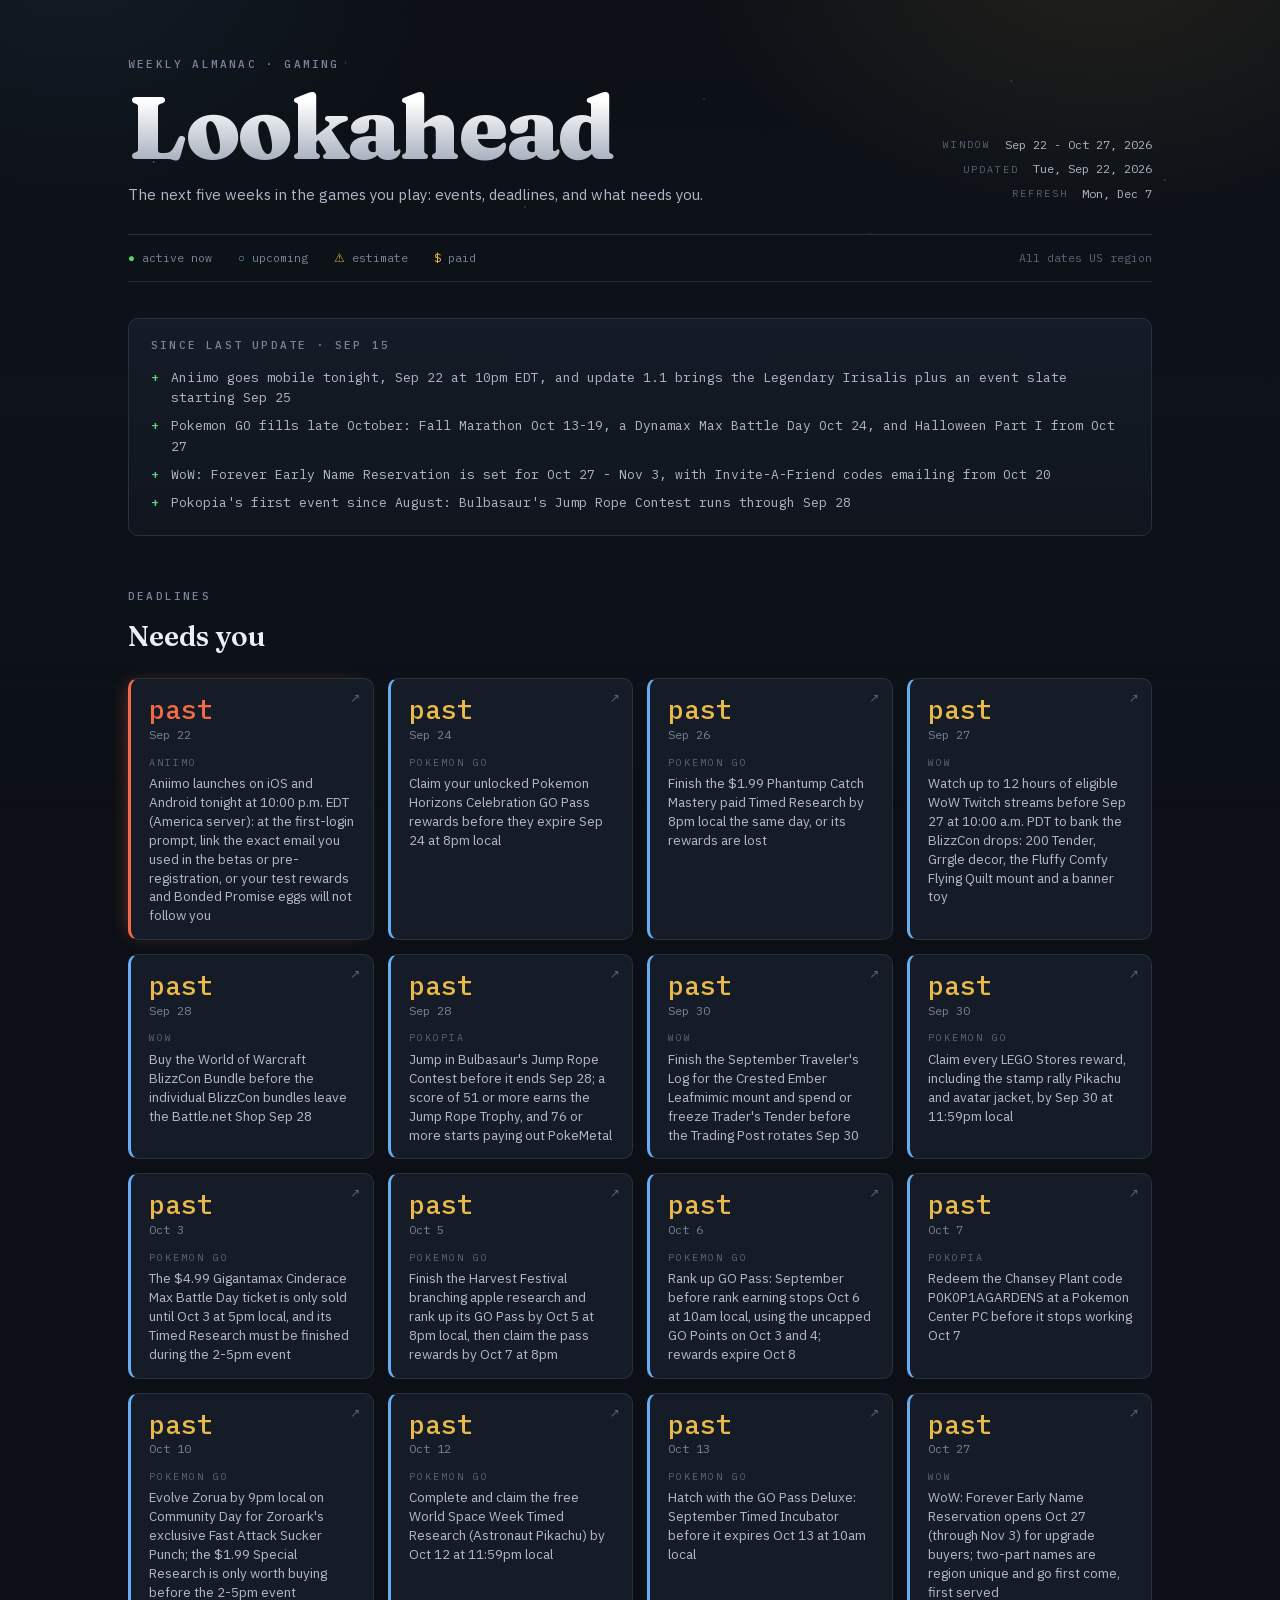
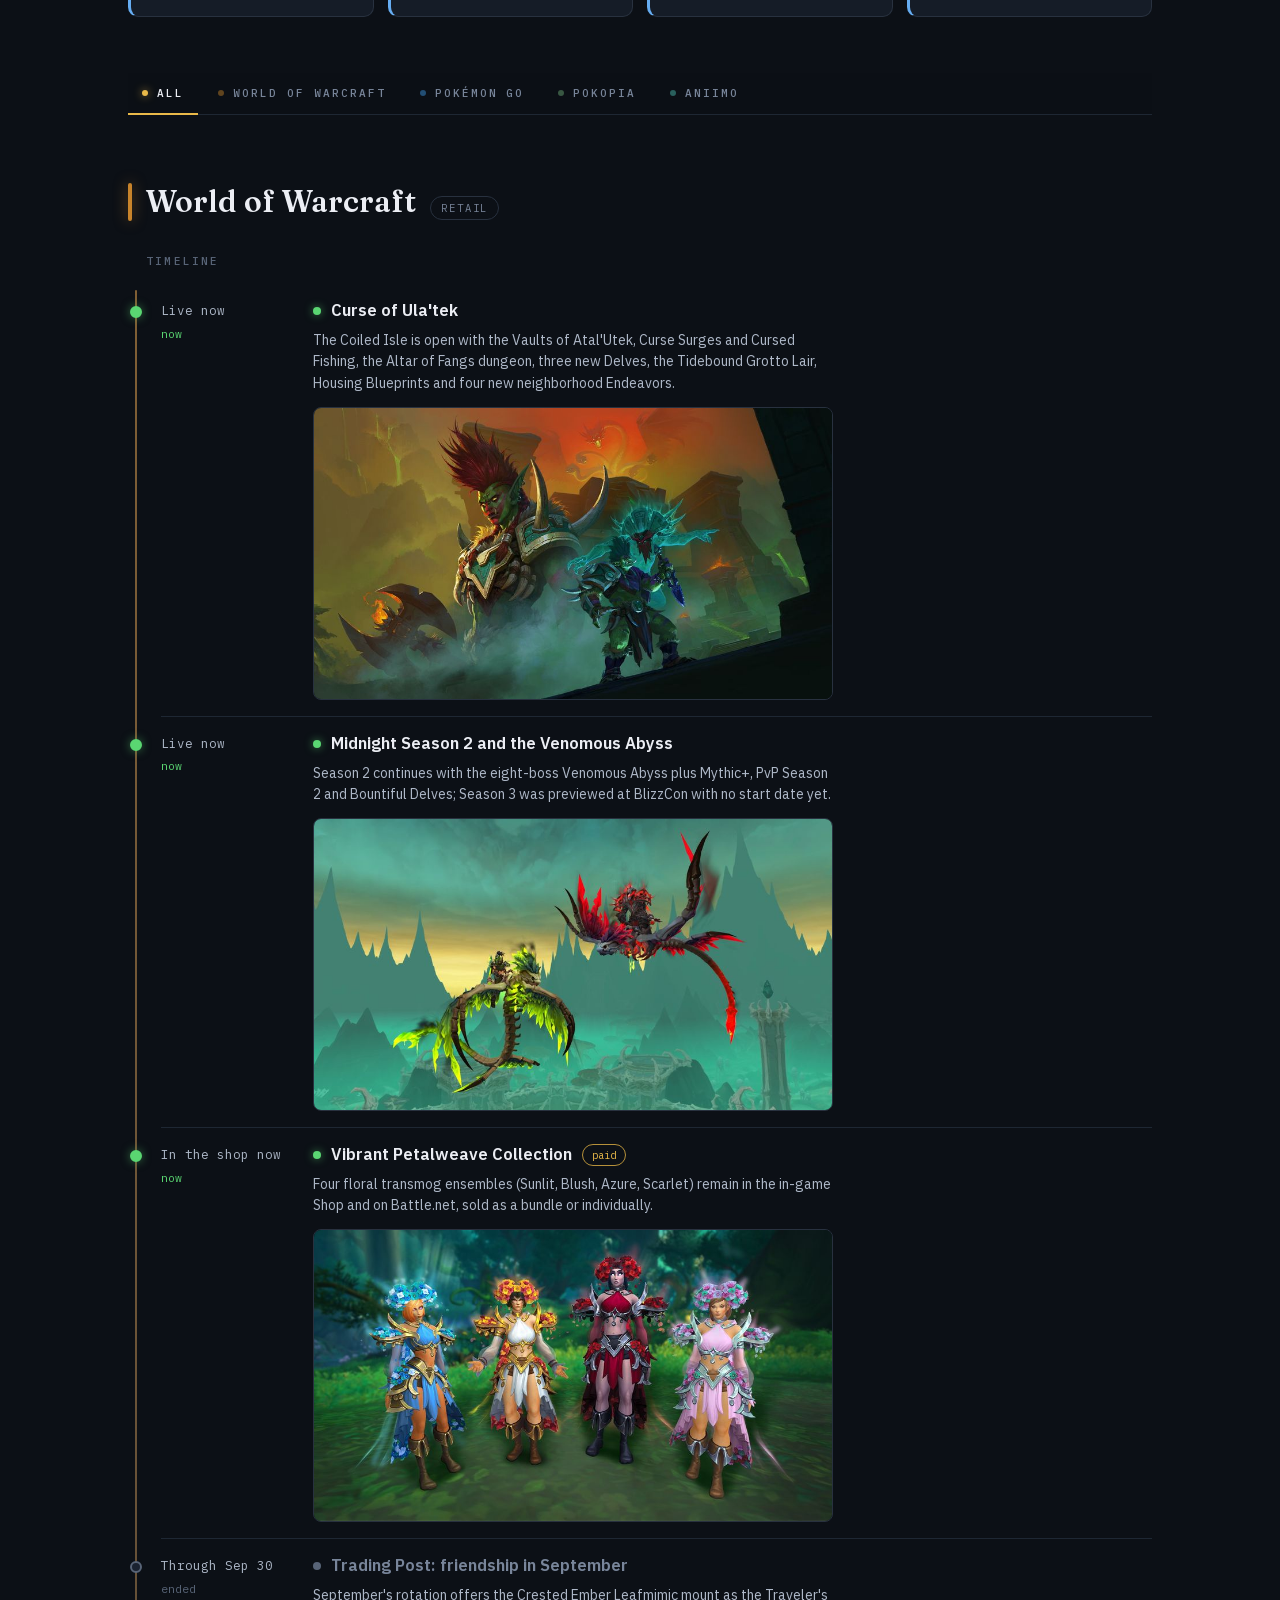
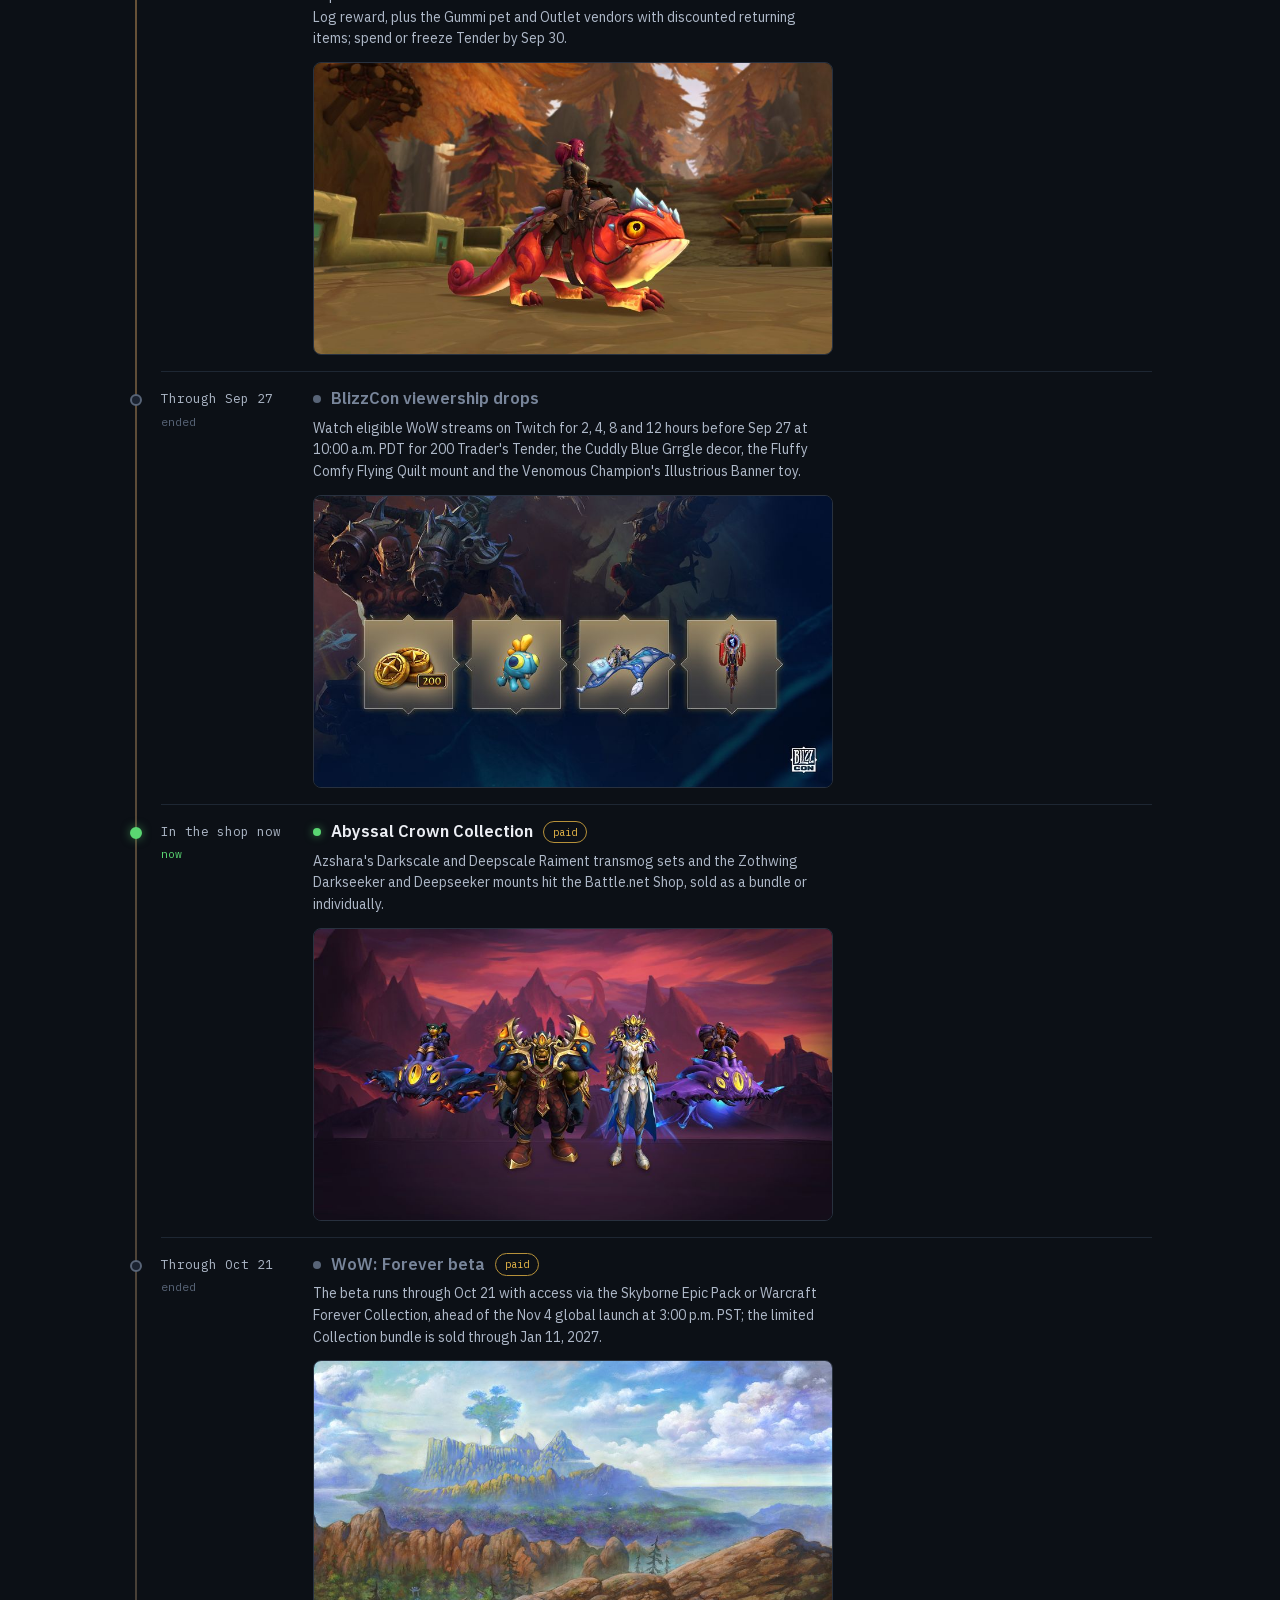
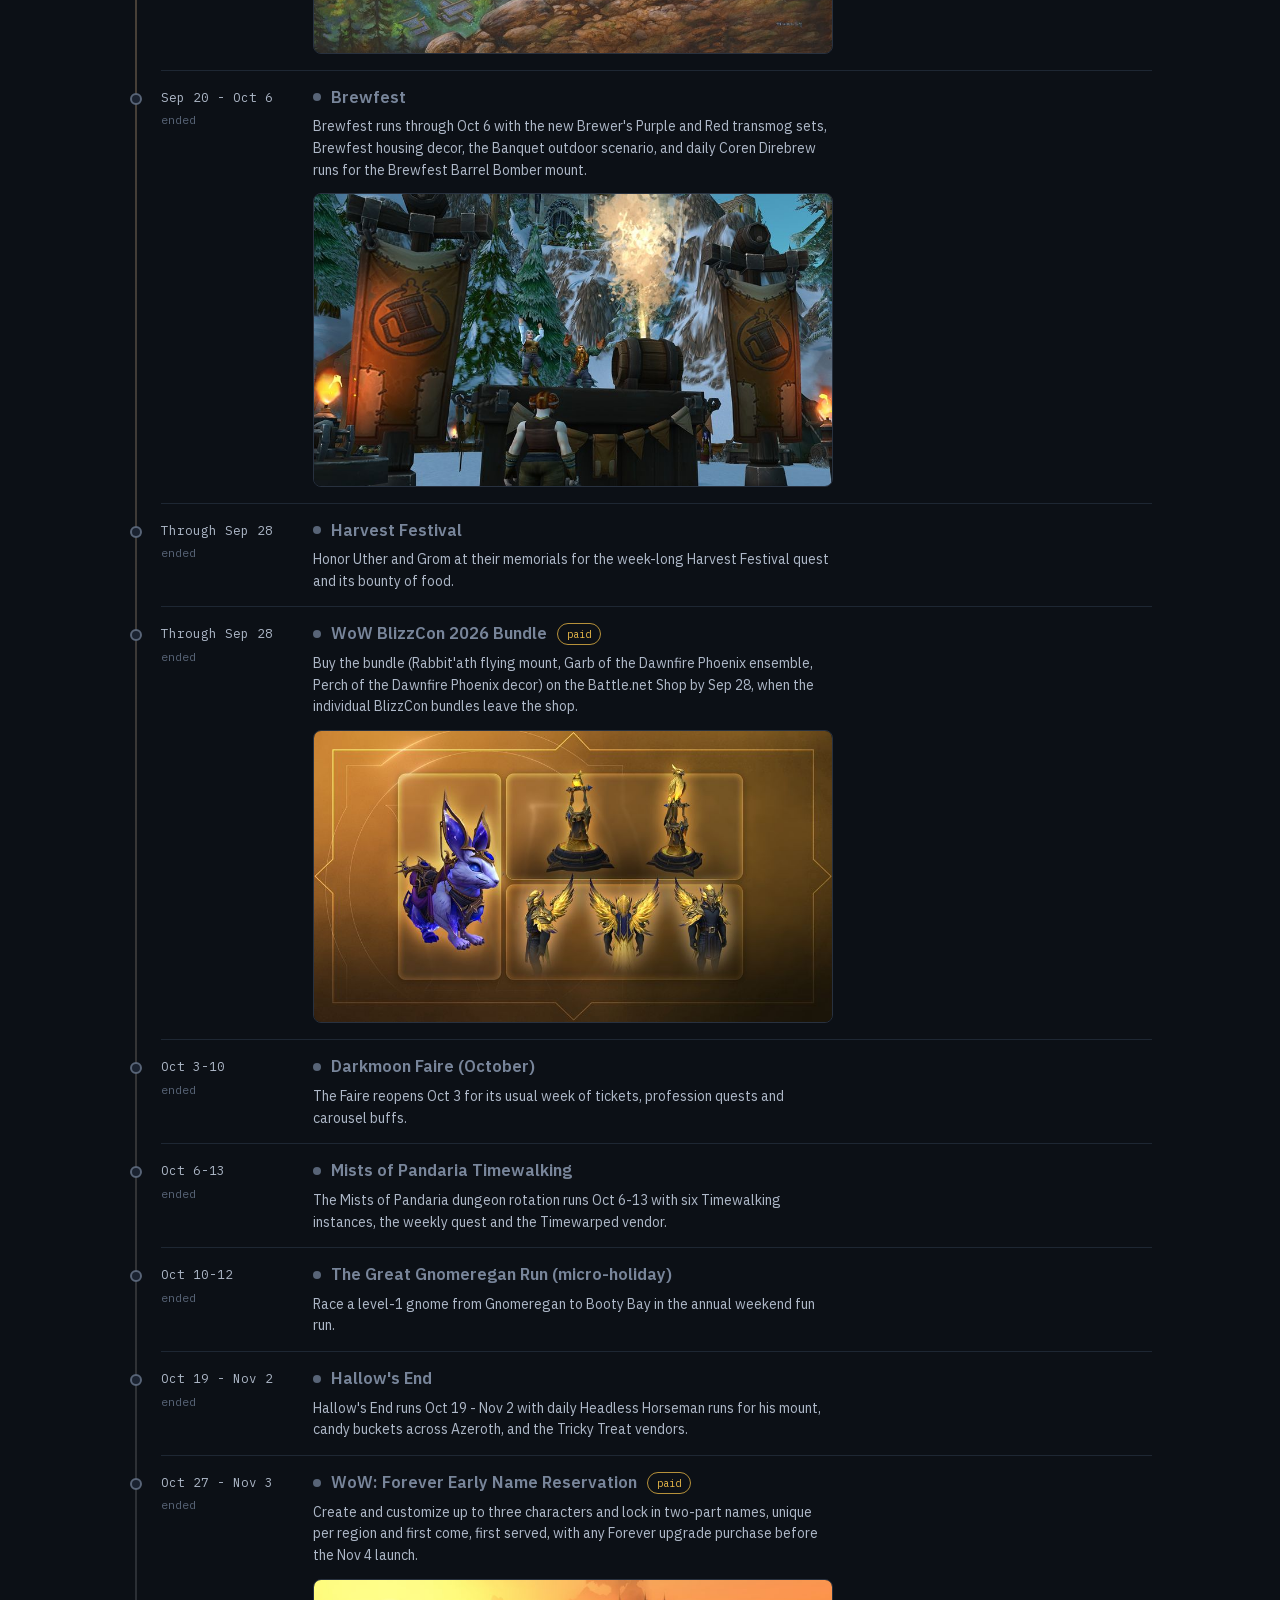
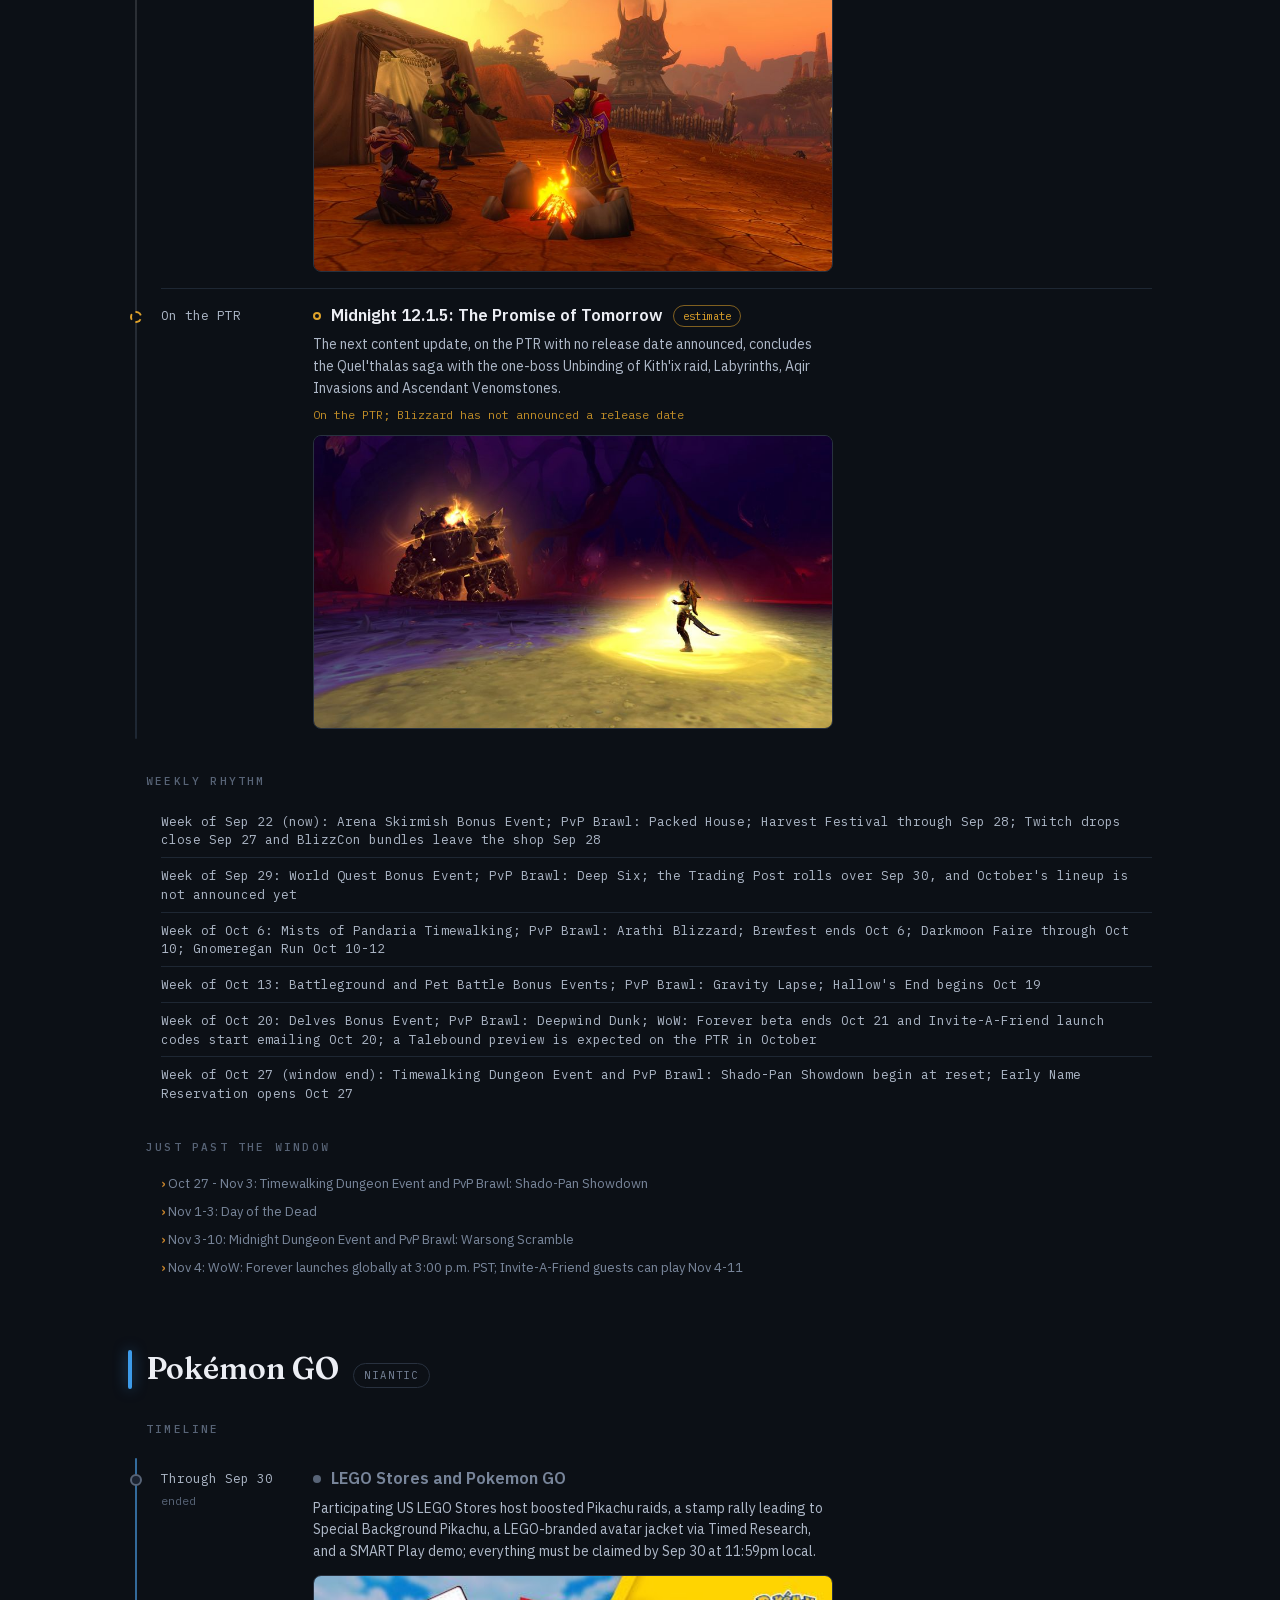
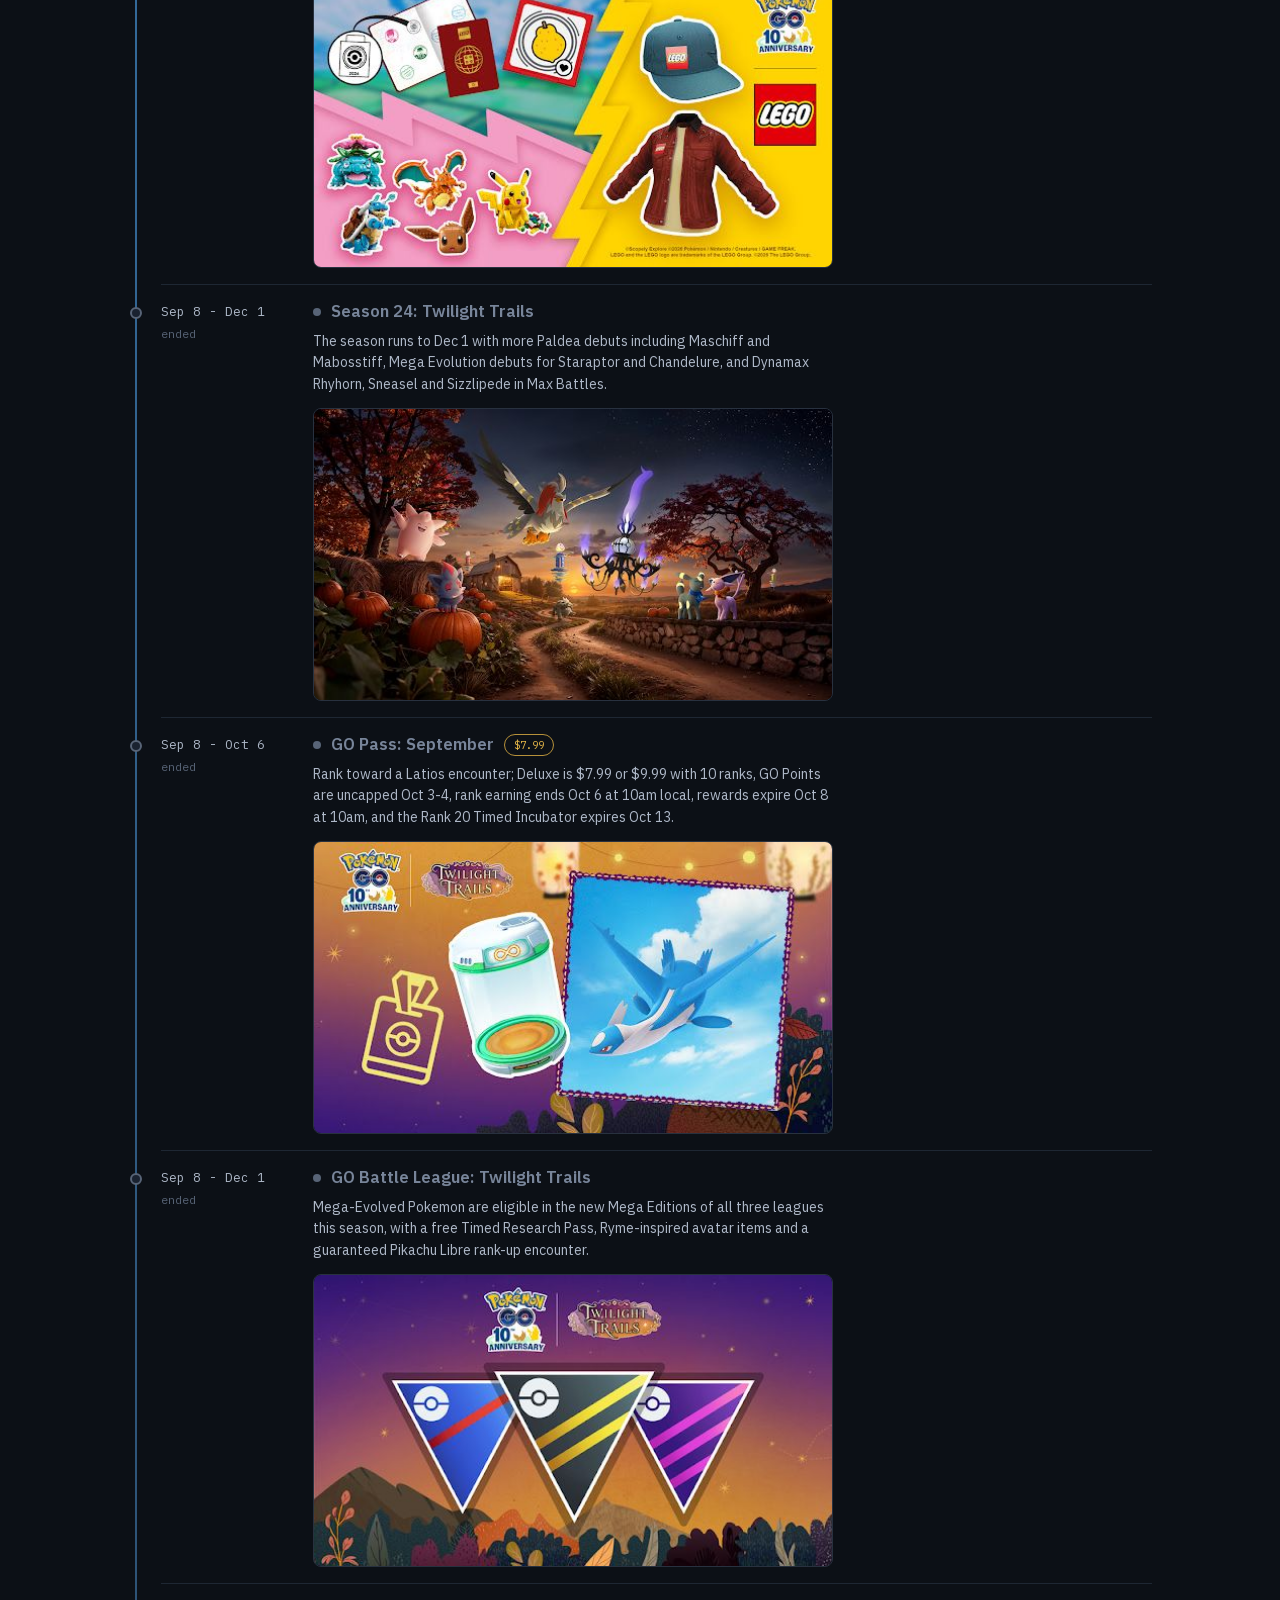
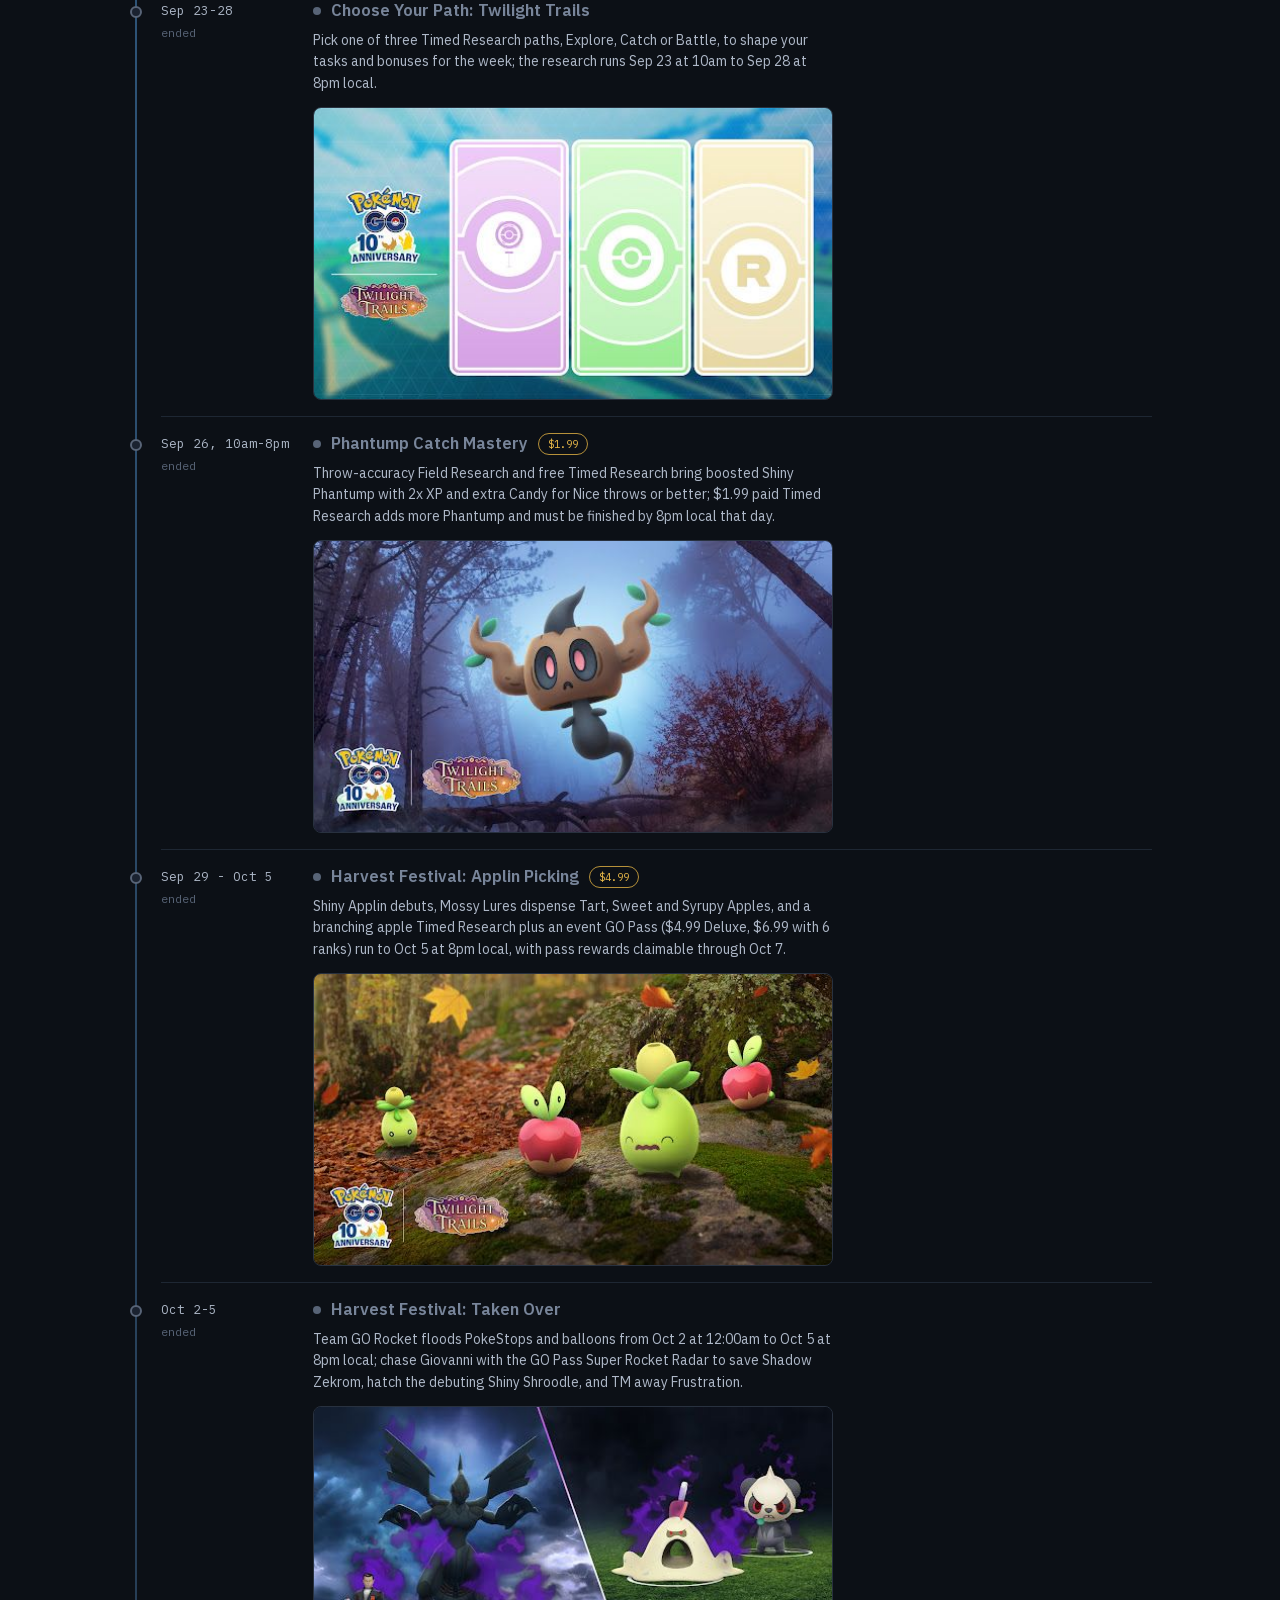
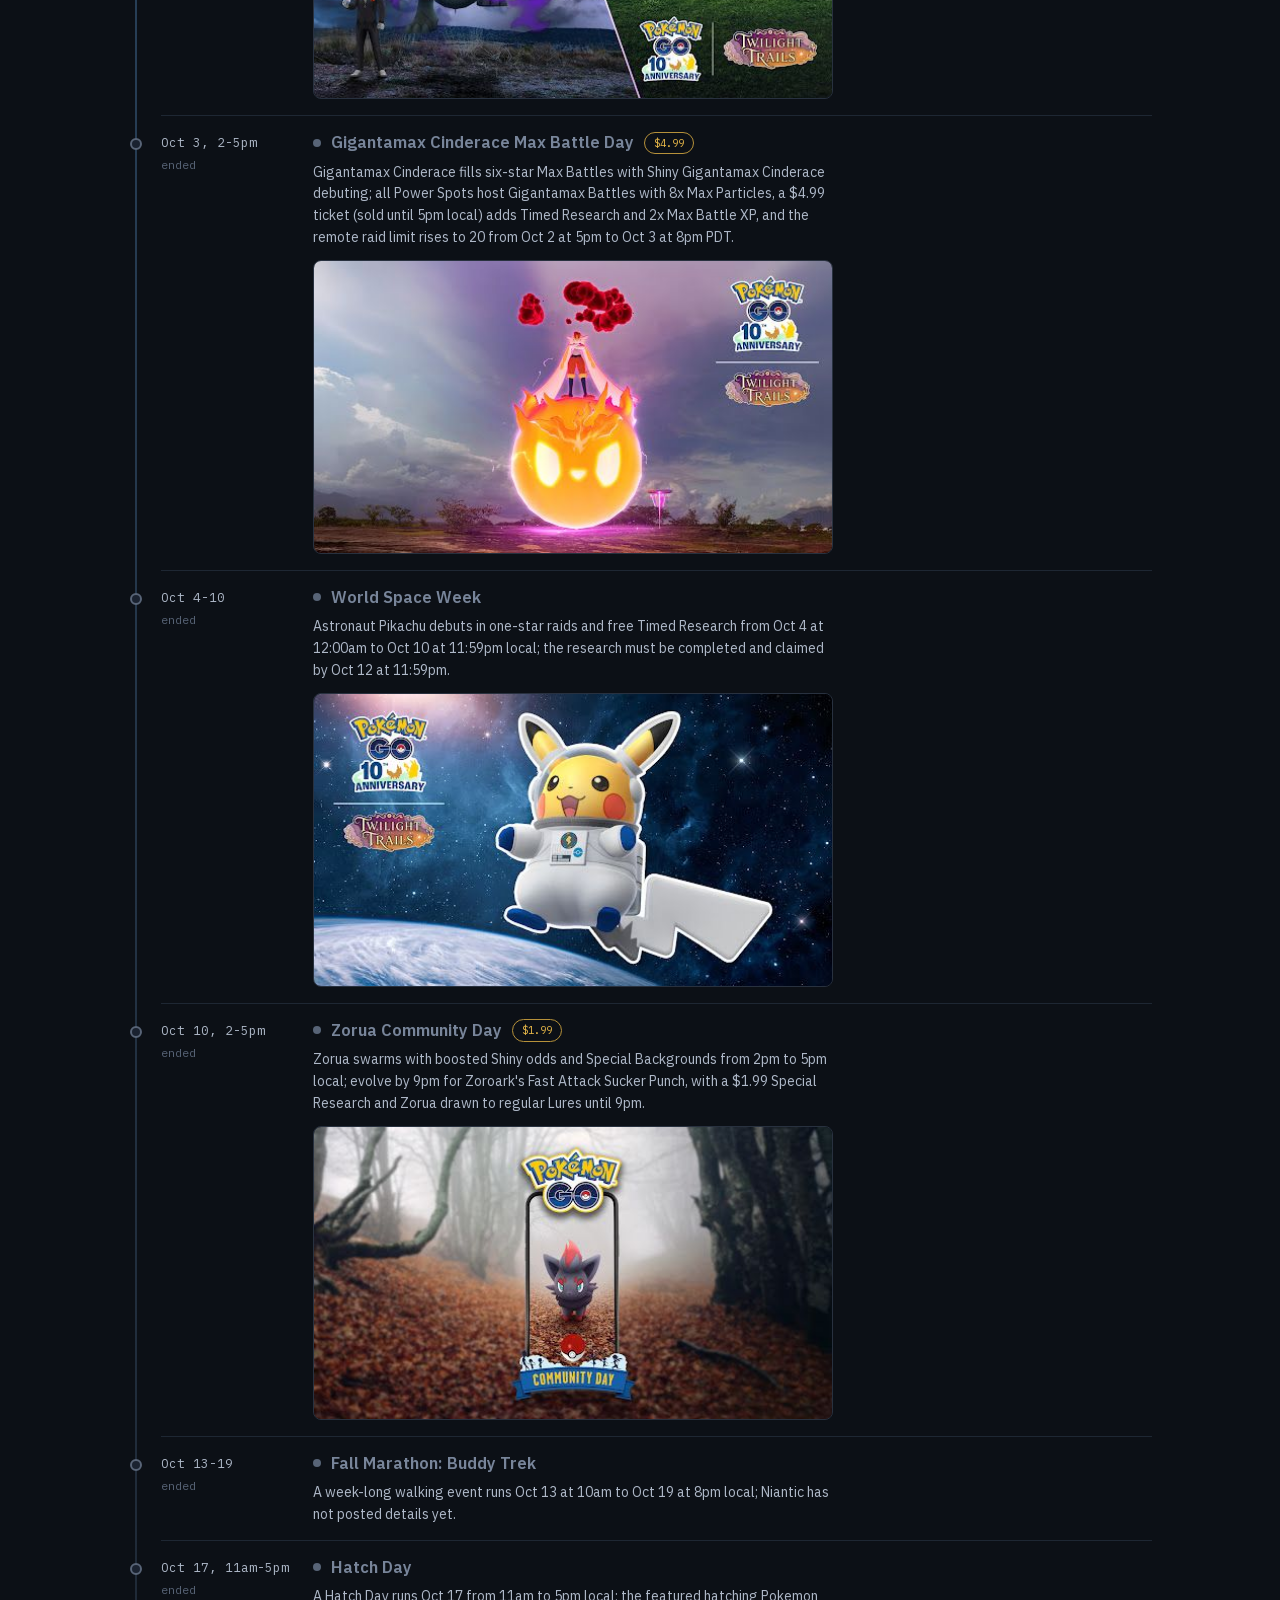
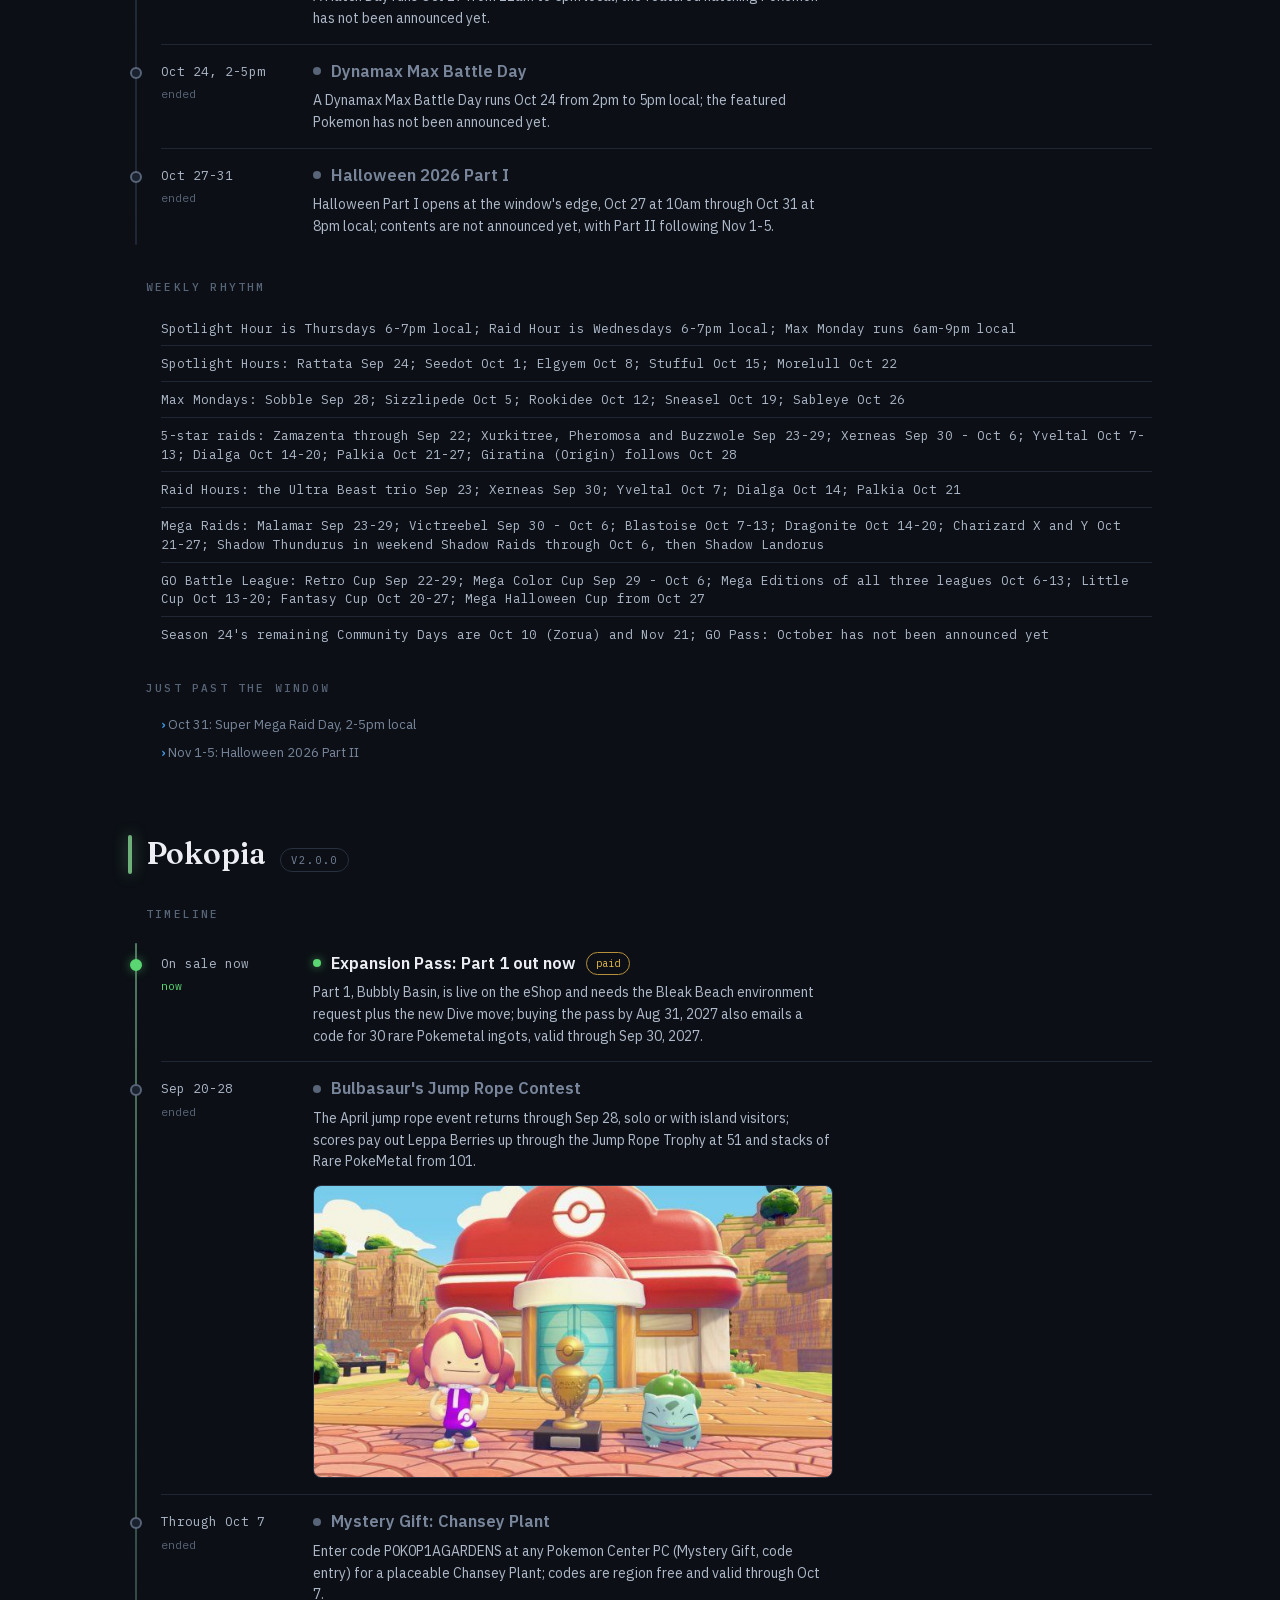
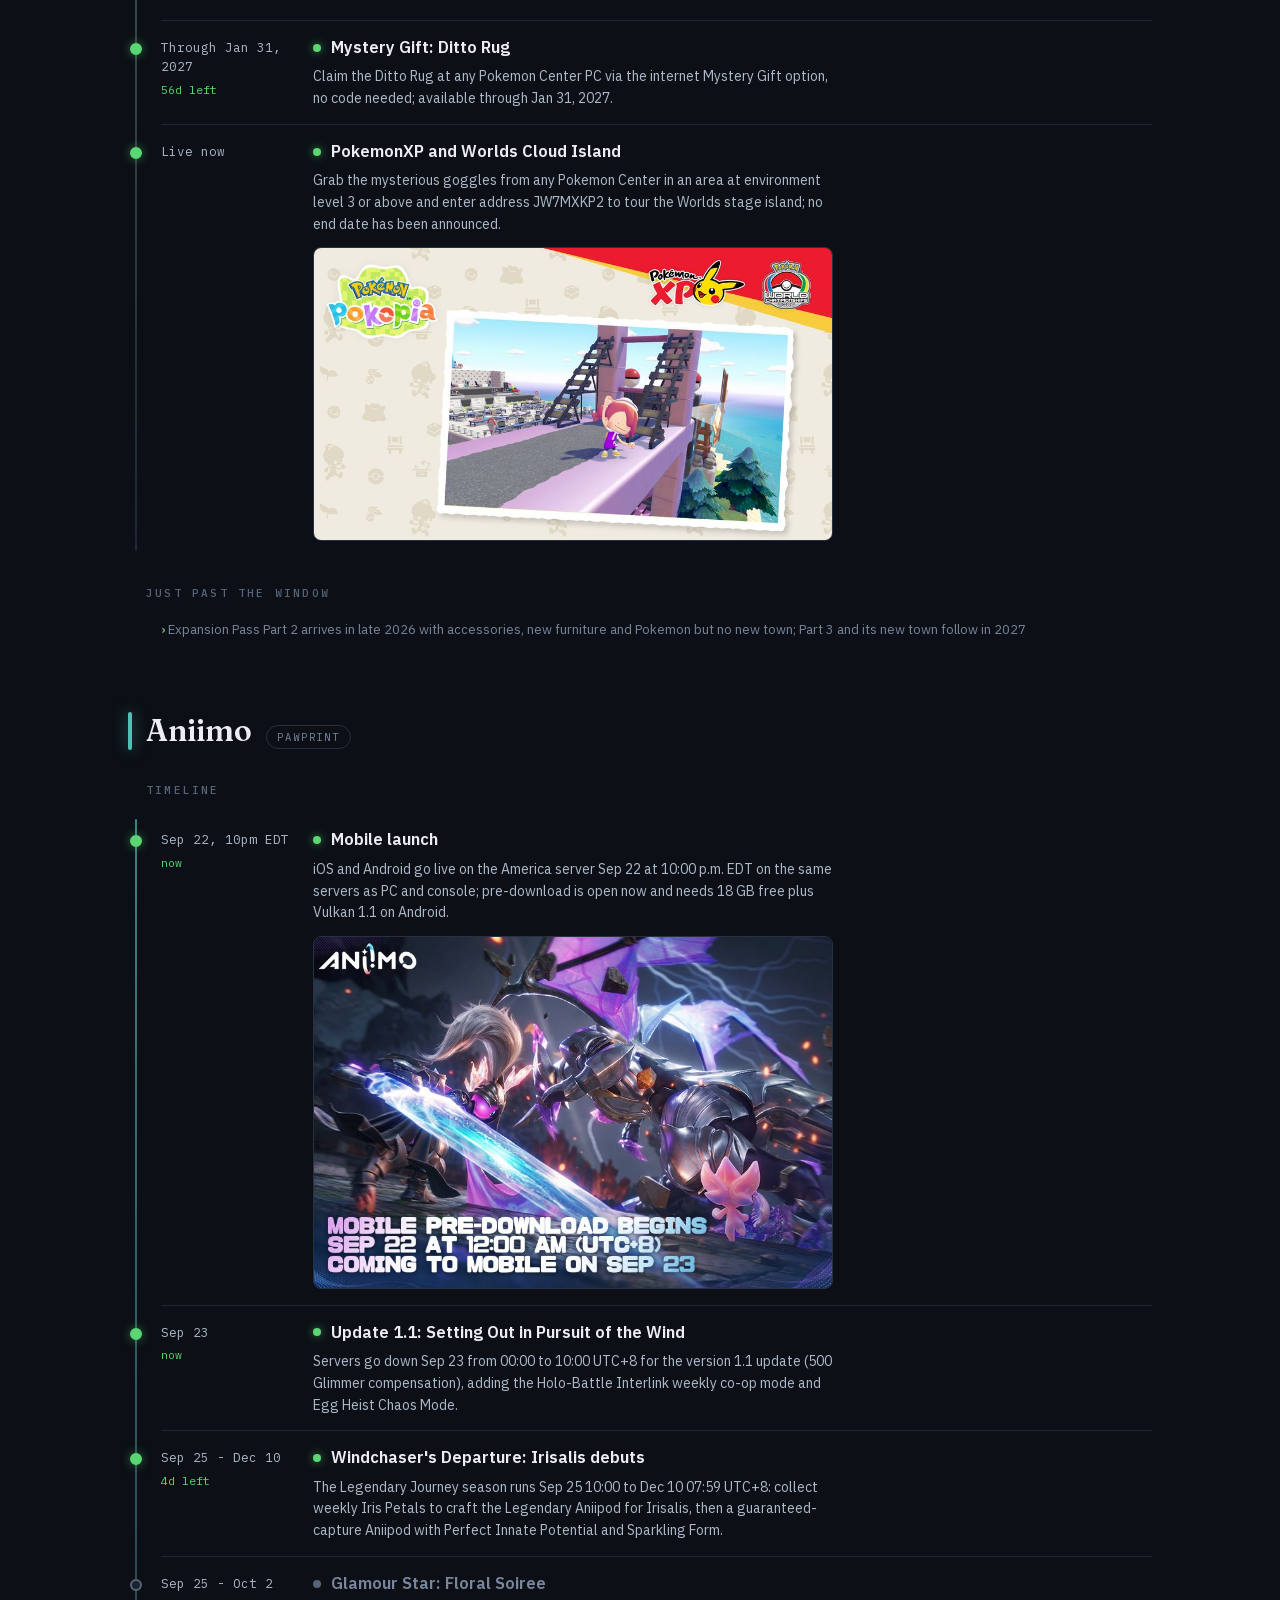
==== commit 90fddce2: "Weekly update: Sep 22 - Oct 27, 2026 - Aniimo goes mobile tonight, Sep 22 at 10pm EDT, and update 1." ====
--- a/docs/index.html
+++ b/docs/index.html
@@ -19,8 +19,8 @@
       <p class="subtitle">The next five weeks in the games you play: events, deadlines, and what needs you.</p>
     </div>
     <dl class="masthead-meta">
-      <div><dt>Window</dt><dd>Sep 15 - Oct 20, 2026</dd></div>
-      <div><dt>Updated</dt><dd>Tue, Sep 15, 2026</dd></div>
+      <div><dt>Window</dt><dd>Sep 22 - Oct 27, 2026</dd></div>
+      <div><dt>Updated</dt><dd>Tue, Sep 22, 2026</dd></div>
       <div><dt>Refresh</dt><dd data-next-refresh>weekly, Mon</dd></div>
     </dl>
   </header>
@@ -34,12 +34,12 @@
   </div>
 
   <aside class="changelog reveal">
-    <p class="eyebrow">Since last update &middot; Sep 8</p>
+    <p class="eyebrow">Since last update &middot; Sep 15</p>
     <ul>
-      <li><span class="verb verb-add">+</span>Aniimo launches: the America server opens Sep 15 at 10pm EDT on PC and consoles, with mobile following Sep 23</li>
-      <li><span class="verb verb-add">+</span>BlizzCon reveals: WoW: Forever beta runs Sep 17 - Oct 21 ahead of its Nov 4 launch, and Eclipse will close out Midnight</li>
-      <li><span class="verb verb-add">+</span>Winds of Mysterious Fortune (through Sep 22) pays 500 Trader&#x27;s Tender for logging in on five days</li>
-      <li><span class="verb verb-chg">→</span>October&#x27;s Pokemon GO headliners are confirmed: Gigantamax Cinderace Max Battle Day Oct 3, Zorua Community Day Oct 10, Hatch Day Oct 17</li>
+      <li><span class="verb verb-add">+</span>Aniimo goes mobile tonight, Sep 22 at 10pm EDT, and update 1.1 brings the Legendary Irisalis plus an event slate starting Sep 25</li>
+      <li><span class="verb verb-add">+</span>Pokemon GO fills late October: Fall Marathon Oct 13-19, a Dynamax Max Battle Day Oct 24, and Halloween Part I from Oct 27</li>
+      <li><span class="verb verb-add">+</span>WoW: Forever Early Name Reservation is set for Oct 27 - Nov 3, with Invite-A-Friend codes emailing from Oct 20</li>
+      <li><span class="verb verb-add">+</span>Pokopia&#x27;s first event since August: Bulbasaur&#x27;s Jump Rope Contest runs through Sep 28</li>
     </ul>
   </aside>
 
@@ -47,117 +47,117 @@
     <p class="eyebrow">Deadlines</p>
     <h2 class="section-title">Needs you</h2>
     <div class="needs-grid">
-      <a class="needs-card urgent" href="https://aniimo.com/newslist/detail/100111" target="_blank" rel="noopener" data-deadline="2026-09-15">
+      <a class="needs-card urgent" href="https://aniimo.com/newslist/detail/100137" target="_blank" rel="noopener" data-deadline="2026-09-22">
         <span class="needs-arrow">&#8599;</span>
         <div class="needs-count" data-countdown>today</div>
-        <div class="needs-date">Sep 15</div>
+        <div class="needs-date">Sep 22</div>
         <div class="needs-game">Aniimo</div>
-        <div class="needs-action">Aniimo&#x27;s America server opens tonight at 10:00 p.m. EDT: log in with the exact email you used in the betas (not a Google sign-in), or link it before creating a character, to keep your test rewards and Bond Pact eggs</div>
-      </a>
-      <a class="needs-card" href="https://worldofwarcraft.blizzard.com/en-us/news/24295396/now-live-watch-and-earn-new-blizzcon-2026-rewards" target="_blank" rel="noopener" data-deadline="2026-09-18">
-        <span class="needs-arrow">&#8599;</span>
-        <div class="needs-count" data-countdown>3d</div>
-        <div class="needs-date">Sep 18</div>
-        <div class="needs-game">WoW</div>
-        <div class="needs-action">Attended BlizzCon in person? Link your BlizzCon Pass to Battle.net by Sep 18 or the in-game rewards will not be delivered</div>
-      </a>
-      <a class="needs-card" href="https://pokemongo.com/news/staraptor-super-mega-raid-day-2026" target="_blank" rel="noopener" data-deadline="2026-09-19">
+        <div class="needs-action">Aniimo launches on iOS and Android tonight at 10:00 p.m. EDT (America server): at the first-login prompt, link the exact email you used in the betas or pre-registration, or your test rewards and Bonded Promise eggs will not follow you</div>
+      </a>
+      <a class="needs-card" href="https://pokemongo.com/news/pokemon-horizons-celebration-event-2026" target="_blank" rel="noopener" data-deadline="2026-09-24">
+        <span class="needs-arrow">&#8599;</span>
+        <div class="needs-count" data-countdown>2d</div>
+        <div class="needs-date">Sep 24</div>
+        <div class="needs-game">Pokemon GO</div>
+        <div class="needs-action">Claim your unlocked Pokemon Horizons Celebration GO Pass rewards before they expire Sep 24 at 8pm local</div>
+      </a>
+      <a class="needs-card" href="https://pokemongo.com/news/catch-mastery-phantump-2026" target="_blank" rel="noopener" data-deadline="2026-09-26">
         <span class="needs-arrow">&#8599;</span>
         <div class="needs-count" data-countdown>4d</div>
-        <div class="needs-date">Sep 19</div>
-        <div class="needs-game">Pokemon GO</div>
-        <div class="needs-action">The $4.99 Staraptor Super Mega Raid Day ticket is only sold until Sep 19 at 5pm local, and its bonuses only apply during the 2-5pm event</div>
-      </a>
-      <a class="needs-card" href="https://worldofwarcraft.blizzard.com/en-us/news/24298587/collect-traders-tender-in-midnights-winds-of-mysterious-fortune" target="_blank" rel="noopener" data-deadline="2026-09-22">
-        <span class="needs-arrow">&#8599;</span>
-        <div class="needs-count" data-countdown>7d</div>
-        <div class="needs-date">Sep 22</div>
-        <div class="needs-game">WoW</div>
-        <div class="needs-action">Log in on five separate days before Winds of Mysterious Fortune ends with the Sep 22 realm restarts to collect 500 Trader&#x27;s Tender</div>
-      </a>
-      <a class="needs-card" href="https://pokemongo.com/news/pokemon-horizons-celebration-event-2026" target="_blank" rel="noopener" data-deadline="2026-09-22">
-        <span class="needs-arrow">&#8599;</span>
-        <div class="needs-count" data-countdown>7d</div>
-        <div class="needs-date">Sep 22</div>
-        <div class="needs-game">Pokemon GO</div>
-        <div class="needs-action">Rank up the Horizons Celebration GO Pass before it closes Sep 22 at 8pm local, then claim its rewards by Sep 24 at 8pm</div>
-      </a>
-      <a class="needs-card" href="https://pokemongo.com/news/catch-mastery-phantump-2026" target="_blank" rel="noopener" data-deadline="2026-09-26">
-        <span class="needs-arrow">&#8599;</span>
-        <div class="needs-count" data-countdown>11d</div>
         <div class="needs-date">Sep 26</div>
         <div class="needs-game">Pokemon GO</div>
         <div class="needs-action">Finish the $1.99 Phantump Catch Mastery paid Timed Research by 8pm local the same day, or its rewards are lost</div>
       </a>
       <a class="needs-card" href="https://worldofwarcraft.blizzard.com/en-us/news/24295396/now-live-watch-and-earn-new-blizzcon-2026-rewards" target="_blank" rel="noopener" data-deadline="2026-09-27">
         <span class="needs-arrow">&#8599;</span>
-        <div class="needs-count" data-countdown>12d</div>
+        <div class="needs-count" data-countdown>5d</div>
         <div class="needs-date">Sep 27</div>
         <div class="needs-game">WoW</div>
-        <div class="needs-action">Watch up to 12 hours of eligible WoW Twitch streams before Sep 27 at 10:00 a.m. PDT for the BlizzCon drops (including the Fluffy Comfy Flying Quilt mount), and log in once by Sep 27 for the BlizzCon Door Mat decor</div>
+        <div class="needs-action">Watch up to 12 hours of eligible WoW Twitch streams before Sep 27 at 10:00 a.m. PDT to bank the BlizzCon drops: 200 Tender, Grrgle decor, the Fluffy Comfy Flying Quilt mount and a banner toy</div>
       </a>
       <a class="needs-card" href="https://worldofwarcraft.blizzard.com/en-us/news/24294375/blizzcon-2026-is-nearly-here-watch-live-earn-rewards-and-more" target="_blank" rel="noopener" data-deadline="2026-09-28">
         <span class="needs-arrow">&#8599;</span>
-        <div class="needs-count" data-countdown>13d</div>
+        <div class="needs-count" data-countdown>6d</div>
         <div class="needs-date">Sep 28</div>
         <div class="needs-game">WoW</div>
         <div class="needs-action">Buy the World of Warcraft BlizzCon Bundle before the individual BlizzCon bundles leave the Battle.net Shop Sep 28</div>
       </a>
+      <a class="needs-card" href="https://www.serebii.net/pokemonpokopia/events/bulbasaur&#x27;sjumpropecontest.shtml" target="_blank" rel="noopener" data-deadline="2026-09-28">
+        <span class="needs-arrow">&#8599;</span>
+        <div class="needs-count" data-countdown>6d</div>
+        <div class="needs-date">Sep 28</div>
+        <div class="needs-game">Pokopia</div>
+        <div class="needs-action">Jump in Bulbasaur&#x27;s Jump Rope Contest before it ends Sep 28; a score of 51 or more earns the Jump Rope Trophy, and 76 or more starts paying out PokeMetal</div>
+      </a>
       <a class="needs-card" href="https://worldofwarcraft.blizzard.com/en-us/news/24295383/september-is-a-great-month-to-celebrate-friendship-at-the-trading-post" target="_blank" rel="noopener" data-deadline="2026-09-30">
         <span class="needs-arrow">&#8599;</span>
-        <div class="needs-count" data-countdown>15d</div>
+        <div class="needs-count" data-countdown>8d</div>
         <div class="needs-date">Sep 30</div>
         <div class="needs-game">WoW</div>
         <div class="needs-action">Finish the September Traveler&#x27;s Log for the Crested Ember Leafmimic mount and spend or freeze Trader&#x27;s Tender before the Trading Post rotates Sep 30</div>
       </a>
       <a class="needs-card" href="https://pokemongo.com/news/lego-pokemon-go-2026" target="_blank" rel="noopener" data-deadline="2026-09-30">
         <span class="needs-arrow">&#8599;</span>
+        <div class="needs-count" data-countdown>8d</div>
+        <div class="needs-date">Sep 30</div>
+        <div class="needs-game">Pokemon GO</div>
+        <div class="needs-action">Claim every LEGO Stores reward, including the stamp rally Pikachu and avatar jacket, by Sep 30 at 11:59pm local</div>
+      </a>
+      <a class="needs-card" href="https://pokemongo.com/news/gigantamax-cinderace-max-battle-day-2026" target="_blank" rel="noopener" data-deadline="2026-10-03">
+        <span class="needs-arrow">&#8599;</span>
+        <div class="needs-count" data-countdown>11d</div>
+        <div class="needs-date">Oct 3</div>
+        <div class="needs-game">Pokemon GO</div>
+        <div class="needs-action">The $4.99 Gigantamax Cinderace Max Battle Day ticket is only sold until Oct 3 at 5pm local, and its Timed Research must be finished during the 2-5pm event</div>
+      </a>
+      <a class="needs-card" href="https://pokemongo.com/news/harvest-festival-2026" target="_blank" rel="noopener" data-deadline="2026-10-05">
+        <span class="needs-arrow">&#8599;</span>
+        <div class="needs-count" data-countdown>13d</div>
+        <div class="needs-date">Oct 5</div>
+        <div class="needs-game">Pokemon GO</div>
+        <div class="needs-action">Finish the Harvest Festival branching apple research and rank up its GO Pass by Oct 5 at 8pm local, then claim the pass rewards by Oct 7 at 8pm</div>
+      </a>
+      <a class="needs-card" href="https://pokemongo.com/news/go-pass-september-2026" target="_blank" rel="noopener" data-deadline="2026-10-06">
+        <span class="needs-arrow">&#8599;</span>
+        <div class="needs-count" data-countdown>14d</div>
+        <div class="needs-date">Oct 6</div>
+        <div class="needs-game">Pokemon GO</div>
+        <div class="needs-action">Rank up GO Pass: September before rank earning stops Oct 6 at 10am local, using the uncapped GO Points on Oct 3 and 4; rewards expire Oct 8</div>
+      </a>
+      <a class="needs-card" href="https://www.serebii.net/pokemonpokopia/serialcode.shtml" target="_blank" rel="noopener" data-deadline="2026-10-07">
+        <span class="needs-arrow">&#8599;</span>
         <div class="needs-count" data-countdown>15d</div>
-        <div class="needs-date">Sep 30</div>
-        <div class="needs-game">Pokemon GO</div>
-        <div class="needs-action">Claim every LEGO Stores reward, including the stamp rally Pikachu and avatar jacket, by Sep 30 at 11:59pm local</div>
-      </a>
-      <a class="needs-card" href="https://pokemongo.com/news/gigantamax-cinderace-max-battle-day-2026" target="_blank" rel="noopener" data-deadline="2026-10-03">
-        <span class="needs-arrow">&#8599;</span>
-        <div class="needs-count" data-countdown>18d</div>
-        <div class="needs-date">Oct 3</div>
-        <div class="needs-game">Pokemon GO</div>
-        <div class="needs-action">The $4.99 Gigantamax Cinderace Max Battle Day ticket is only sold until Oct 3 at 5pm local, and its Timed Research must be finished during the 2-5pm event</div>
-      </a>
-      <a class="needs-card" href="https://pokemongo.com/news/harvest-festival-2026" target="_blank" rel="noopener" data-deadline="2026-10-05">
-        <span class="needs-arrow">&#8599;</span>
-        <div class="needs-count" data-countdown>20d</div>
-        <div class="needs-date">Oct 5</div>
-        <div class="needs-game">Pokemon GO</div>
-        <div class="needs-action">Finish the Harvest Festival branching apple research by Oct 5 at 8pm local, and claim its GO Pass rewards by Oct 7 at 8pm</div>
-      </a>
-      <a class="needs-card" href="https://pokemongo.com/news/go-pass-september-2026" target="_blank" rel="noopener" data-deadline="2026-10-06">
-        <span class="needs-arrow">&#8599;</span>
-        <div class="needs-count" data-countdown>21d</div>
-        <div class="needs-date">Oct 6</div>
-        <div class="needs-game">Pokemon GO</div>
-        <div class="needs-action">Rank up GO Pass: September before rank earning stops Oct 6 at 10am local, using the uncapped GO Points on Oct 3 and 4; rewards expire Oct 8</div>
-      </a>
-      <a class="needs-card" href="https://www.serebii.net/pokemonpokopia/serialcode.shtml" target="_blank" rel="noopener" data-deadline="2026-10-07">
-        <span class="needs-arrow">&#8599;</span>
-        <div class="needs-count" data-countdown>22d</div>
         <div class="needs-date">Oct 7</div>
         <div class="needs-game">Pokopia</div>
         <div class="needs-action">Redeem the Chansey Plant code P0K0P1AGARDENS at a Pokemon Center PC before it stops working Oct 7</div>
       </a>
-      <a class="needs-card" href="https://leekduck.com/events/october-communityday2026/" target="_blank" rel="noopener" data-deadline="2026-10-10">
-        <span class="needs-arrow">&#8599;</span>
-        <div class="needs-count" data-countdown>25d</div>
+      <a class="needs-card" href="https://pokemongo.com/news/communityday-october-2026-zorua" target="_blank" rel="noopener" data-deadline="2026-10-10">
+        <span class="needs-arrow">&#8599;</span>
+        <div class="needs-count" data-countdown>18d</div>
         <div class="needs-date">Oct 10</div>
         <div class="needs-game">Pokemon GO</div>
-        <div class="needs-action">Evolve Zorua by 9pm local on Community Day for Zoroark&#x27;s exclusive Charged Attack; the $1.99 Special Research is only worth buying before the 2-5pm event</div>
+        <div class="needs-action">Evolve Zorua by 9pm local on Community Day for Zoroark&#x27;s exclusive Fast Attack Sucker Punch; the $1.99 Special Research is only worth buying before the 2-5pm event</div>
+      </a>
+      <a class="needs-card" href="https://pokemongo.com/news/world-space-week-2026" target="_blank" rel="noopener" data-deadline="2026-10-12">
+        <span class="needs-arrow">&#8599;</span>
+        <div class="needs-count" data-countdown>20d</div>
+        <div class="needs-date">Oct 12</div>
+        <div class="needs-game">Pokemon GO</div>
+        <div class="needs-action">Complete and claim the free World Space Week Timed Research (Astronaut Pikachu) by Oct 12 at 11:59pm local</div>
       </a>
       <a class="needs-card" href="https://pokemongo.com/news/go-pass-september-2026" target="_blank" rel="noopener" data-deadline="2026-10-13">
         <span class="needs-arrow">&#8599;</span>
-        <div class="needs-count" data-countdown>28d</div>
+        <div class="needs-count" data-countdown>21d</div>
         <div class="needs-date">Oct 13</div>
         <div class="needs-game">Pokemon GO</div>
         <div class="needs-action">Hatch with the GO Pass Deluxe: September Timed Incubator before it expires Oct 13 at 10am local</div>
+      </a>
+      <a class="needs-card" href="https://worldofwarcraft.blizzard.com/en-us/news/24304161/create-a-name-of-your-own-in-wow-forever" target="_blank" rel="noopener" data-deadline="2026-10-27">
+        <span class="needs-arrow">&#8599;</span>
+        <div class="needs-count" data-countdown>35d</div>
+        <div class="needs-date">Oct 27</div>
+        <div class="needs-game">WoW</div>
+        <div class="needs-action">WoW: Forever Early Name Reservation opens Oct 27 (through Nov 3) for upgrade buyers; two-part names are region unique and go first come, first served</div>
       </a>
     </div>
   </section>
@@ -179,17 +179,6 @@
     </header>
     <p class="group-label">Timeline</p>
     <div class="timeline">
-    <article class="event state-active" data-start="2026-07-22" data-end="2026-09-28">
-      <div class="event-when">
-        <div class="event-dates">Through Sep 28</div>
-        <div class="event-count" data-countdown>13d left</div>
-      </div>
-      <div class="event-body">
-        <div class="event-head"><span class="state-dot" aria-hidden="true"></span><a class="event-title" href="https://worldofwarcraft.blizzard.com/en-us/news/24294375/blizzcon-2026-is-nearly-here-watch-live-earn-rewards-and-more" target="_blank" rel="noopener">WoW BlizzCon 2026 Bundle</a><span class="pill pill-price">paid</span></div>
-        <p class="event-detail">Buy the bundle (Rabbit&#x27;ath flying mount, Ensemble: Garb of the Dawnfire Phoenix, Perch of the Dawnfire Phoenix housing decor) on the Battle.net Shop by Sep 28, when the individual BlizzCon bundles leave the shop.</p>
-        <figure class="event-media"><img src="assets/img/ece8d1bb4cea614c23dff52a9bd3c96bb786bf61.jpg" alt="WoW BlizzCon 2026 Bundle" loading="lazy" decoding="async"></figure>
-      </div>
-    </article>
     <article class="event state-active" data-start="2026-08-11">
       <div class="event-when">
         <div class="event-dates">Live now</div>
@@ -208,7 +197,7 @@
       </div>
       <div class="event-body">
         <div class="event-head"><span class="state-dot" aria-hidden="true"></span><a class="event-title" href="https://worldofwarcraft.blizzard.com/en-us/news/24294369" target="_blank" rel="noopener">Midnight Season 2 and the Venomous Abyss</a></div>
-        <p class="event-detail">Season 2 continues with the eight-boss Venomous Abyss plus Mythic+, PvP Season 2 and Bountiful Delves; all four Raid Finder wings are now open.</p>
+        <p class="event-detail">Season 2 continues with the eight-boss Venomous Abyss plus Mythic+, PvP Season 2 and Bountiful Delves; Season 3 was previewed at BlizzCon with no start date yet.</p>
         <figure class="event-media"><img src="assets/img/85df89c60c42eb7a9348049d59bc8023af3b1469.jpg" alt="Midnight Season 2 and the Venomous Abyss" loading="lazy" decoding="async"></figure>
       </div>
     </article>
@@ -219,98 +208,90 @@
       </div>
       <div class="event-body">
         <div class="event-head"><span class="state-dot" aria-hidden="true"></span><a class="event-title" href="https://worldofwarcraft.blizzard.com/en-us/news/24298582" target="_blank" rel="noopener">Vibrant Petalweave Collection</a><span class="pill pill-price">paid</span></div>
-        <p class="event-detail">Four floral transmog ensembles (Sunlit, Blush, Azure, Scarlet) are in the in-game Shop and on Battle.net, sold as a bundle or individually, with the price adjusting for pieces you already own.</p>
+        <p class="event-detail">Four floral transmog ensembles (Sunlit, Blush, Azure, Scarlet) remain in the in-game Shop and on Battle.net, sold as a bundle or individually.</p>
         <figure class="event-media"><img src="assets/img/cde17a1ba0810d962d757949f1f6d5ec9770e140.jpg" alt="Vibrant Petalweave Collection" loading="lazy" decoding="async"></figure>
       </div>
     </article>
     <article class="event state-active" data-start="2026-09-01" data-end="2026-09-30">
       <div class="event-when">
         <div class="event-dates">Through Sep 30</div>
-        <div class="event-count" data-countdown>15d left</div>
+        <div class="event-count" data-countdown>8d left</div>
       </div>
       <div class="event-body">
         <div class="event-head"><span class="state-dot" aria-hidden="true"></span><a class="event-title" href="https://worldofwarcraft.blizzard.com/en-us/news/24295383/september-is-a-great-month-to-celebrate-friendship-at-the-trading-post" target="_blank" rel="noopener">Trading Post: friendship in September</a></div>
-        <p class="event-detail">September&#x27;s rotation offers the Crested Ember Leafmimic mount as the Traveler&#x27;s Log reward, plus special Outlet vendors with discounted and returning items; spend or freeze Tender by Sep 30.</p>
+        <p class="event-detail">September&#x27;s rotation offers the Crested Ember Leafmimic mount as the Traveler&#x27;s Log reward, plus the Gummi pet and Outlet vendors with discounted returning items; spend or freeze Tender by Sep 30.</p>
         <figure class="event-media"><img src="assets/img/34939c44f4d0fe061754da7faf6ca62382d60d6a.jpg" alt="Trading Post: friendship in September" loading="lazy" decoding="async"></figure>
       </div>
     </article>
-    <article class="event state-active" data-start="2026-09-08" data-end="2026-09-22">
-      <div class="event-when">
-        <div class="event-dates">Through Sep 22</div>
-        <div class="event-count" data-countdown>7d left</div>
-      </div>
-      <div class="event-body">
-        <div class="event-head"><span class="state-dot" aria-hidden="true"></span><a class="event-title" href="https://worldofwarcraft.blizzard.com/en-us/news/24298587/collect-traders-tender-in-midnights-winds-of-mysterious-fortune" target="_blank" rel="noopener">Winds of Mysterious Fortune</a></div>
-        <p class="event-detail">Log in on any five days before the event ends with the Sep 22 realm restarts to earn 500 Trader&#x27;s Tender, with a 20% experience and 50% reputation buff and Mysterious Satchel drops for characters below level 90.</p>
-        <figure class="event-media"><img src="assets/img/82b7400e8dc419d50d9ac460d82d65073b998bfc.jpg" alt="Winds of Mysterious Fortune" loading="lazy" decoding="async"></figure>
-      </div>
-    </article>
     <article class="event state-active" data-start="2026-09-12" data-end="2026-09-27">
       <div class="event-when">
         <div class="event-dates">Through Sep 27</div>
-        <div class="event-count" data-countdown>12d left</div>
+        <div class="event-count" data-countdown>5d left</div>
       </div>
       <div class="event-body">
         <div class="event-head"><span class="state-dot" aria-hidden="true"></span><a class="event-title" href="https://worldofwarcraft.blizzard.com/en-us/news/24295396/now-live-watch-and-earn-new-blizzcon-2026-rewards" target="_blank" rel="noopener">BlizzCon viewership drops</a></div>
-        <p class="event-detail">Watch eligible WoW streams on Twitch for 2, 4, 8 and 12 hours before Sep 27 at 10:00 a.m. PDT for 200 Trader&#x27;s Tender, the Cuddly Blue Grrgle decor, the Fluffy Comfy Flying Quilt mount and a banner toy; logging in any day through Sep 27 also earns the BlizzCon 2026 Door Mat decor.</p>
+        <p class="event-detail">Watch eligible WoW streams on Twitch for 2, 4, 8 and 12 hours before Sep 27 at 10:00 a.m. PDT for 200 Trader&#x27;s Tender, the Cuddly Blue Grrgle decor, the Fluffy Comfy Flying Quilt mount and the Venomous Champion&#x27;s Illustrious Banner toy.</p>
         <figure class="event-media"><img src="assets/img/8174b160271259b56175ee558168a61d60c138b2.jpg" alt="BlizzCon viewership drops" loading="lazy" decoding="async"></figure>
       </div>
     </article>
-    <article class="event state-active" data-start="2026-09-15" data-end="2026-09-22">
-      <div class="event-when">
-        <div class="event-dates">Sep 15-22</div>
-        <div class="event-count" data-countdown>7d left</div>
-      </div>
-      <div class="event-body">
-        <div class="event-head"><span class="state-dot" aria-hidden="true"></span><a class="event-title" href="https://www.wowhead.com/event=587/cataclysm-timewalking-dungeon-event" target="_blank" rel="noopener">Cataclysm Timewalking</a></div>
-        <p class="event-detail">The Cataclysm dungeon rotation returns Sep 15 with its own weekly quest and Timewarped vendor.</p>
-      </div>
-    </article>
-    <article class="event state-upcoming" data-start="2026-09-17" data-end="2026-10-21">
-      <div class="event-when">
-        <div class="event-dates">Sep 17 - Oct 21</div>
-        <div class="event-count" data-countdown>in 2d</div>
+    <article class="event state-active" data-start="2026-09-15">
+      <div class="event-when">
+        <div class="event-dates">In the shop now</div>
+        <div class="event-count" data-countdown>now</div>
+      </div>
+      <div class="event-body">
+        <div class="event-head"><span class="state-dot" aria-hidden="true"></span><a class="event-title" href="https://worldofwarcraft.blizzard.com/en-us/news/24276747/corruption-calls-with-the-abyssal-crown-collection" target="_blank" rel="noopener">Abyssal Crown Collection</a><span class="pill pill-price">paid</span></div>
+        <p class="event-detail">Azshara&#x27;s Darkscale and Deepscale Raiment transmog sets and the Zothwing Darkseeker and Deepseeker mounts hit the Battle.net Shop, sold as a bundle or individually.</p>
+        <figure class="event-media"><img src="assets/img/8f37e43d60453ad8cd4eb718f02e26f5c477d5f9.jpg" alt="Abyssal Crown Collection" loading="lazy" decoding="async"></figure>
+      </div>
+    </article>
+    <article class="event state-active" data-start="2026-09-17" data-end="2026-10-21">
+      <div class="event-when">
+        <div class="event-dates">Through Oct 21</div>
+        <div class="event-count" data-countdown>29d left</div>
       </div>
       <div class="event-body">
         <div class="event-head"><span class="state-dot" aria-hidden="true"></span><a class="event-title" href="https://worldofwarcraft.blizzard.com/en-us/news/24301508/pre-purchase-world-of-warcraft-forever-upgrades-and-begin-your-next-journey-in-azeroth" target="_blank" rel="noopener">WoW: Forever beta</a><span class="pill pill-price">paid</span></div>
-        <p class="event-detail">Beta access opens Sep 17 with the pre-purchased Skyborne Epic Pack or Warcraft Forever Collection, ahead of the Nov 4 global launch at 3:00 p.m. PST; the limited Collection bundle is sold through Jan 11, 2027.</p>
+        <p class="event-detail">The beta runs through Oct 21 with access via the Skyborne Epic Pack or Warcraft Forever Collection, ahead of the Nov 4 global launch at 3:00 p.m. PST; the limited Collection bundle is sold through Jan 11, 2027.</p>
         <figure class="event-media"><img src="assets/img/42201ae598ee66e033a5d2a390298fcaea04c554.jpg" alt="WoW: Forever beta" loading="lazy" decoding="async"></figure>
       </div>
     </article>
-    <article class="event state-upcoming" data-start="2026-09-19" data-end="2026-09-20">
-      <div class="event-when">
-        <div class="event-dates">Sep 19</div>
-        <div class="event-count" data-countdown>in 4d</div>
-      </div>
-      <div class="event-body">
-        <div class="event-head"><span class="state-dot" aria-hidden="true"></span><a class="event-title" href="https://www.wowhead.com/event=398/pirates-day" target="_blank" rel="noopener">Pirates&#x27; Day (micro-holiday)</a></div>
-        <p class="event-detail">Talk to the Dread Captain in Booty Bay for the one-day pirate costume buff and its achievement.</p>
-      </div>
-    </article>
-    <article class="event state-upcoming" data-start="2026-09-20" data-end="2026-10-06">
+    <article class="event state-active" data-start="2026-09-20" data-end="2026-10-06">
       <div class="event-when">
         <div class="event-dates">Sep 20 - Oct 6</div>
-        <div class="event-count" data-countdown>in 5d</div>
-      </div>
-      <div class="event-body">
-        <div class="event-head"><span class="state-dot" aria-hidden="true"></span><a class="event-title" href="https://www.wowhead.com/event=372/brewfest" target="_blank" rel="noopener">Brewfest</a></div>
-        <p class="event-detail">Brewfest opens Sep 20 outside Ironforge and Orgrimmar with daily Coren Direbrew runs, Brewfest Prize Tokens, and the ram and kodo mounts.</p>
-      </div>
-    </article>
-    <article class="event state-upcoming" data-start="2026-09-21" data-end="2026-09-28">
-      <div class="event-when">
-        <div class="event-dates">Sep 21-28</div>
-        <div class="event-count" data-countdown>in 6d</div>
+        <div class="event-count" data-countdown>14d left</div>
+      </div>
+      <div class="event-body">
+        <div class="event-head"><span class="state-dot" aria-hidden="true"></span><a class="event-title" href="https://worldofwarcraft.blizzard.com/en-us/news/24303006/raise-your-stein-brewfest-returns-with-battle-brewed-rewards" target="_blank" rel="noopener">Brewfest</a></div>
+        <p class="event-detail">Brewfest runs through Oct 6 with the new Brewer&#x27;s Purple and Red transmog sets, Brewfest housing decor, the Banquet outdoor scenario, and daily Coren Direbrew runs for the Brewfest Barrel Bomber mount.</p>
+        <figure class="event-media"><img src="assets/img/1c98d10b8050b05d22f17087c12dda2ca2d9978e.jpg" alt="Brewfest" loading="lazy" decoding="async"></figure>
+      </div>
+    </article>
+    <article class="event state-active" data-start="2026-09-21" data-end="2026-09-28">
+      <div class="event-when">
+        <div class="event-dates">Through Sep 28</div>
+        <div class="event-count" data-countdown>6d left</div>
       </div>
       <div class="event-body">
         <div class="event-head"><span class="state-dot" aria-hidden="true"></span><a class="event-title" href="https://www.wowhead.com/event=321/harvest-festival" target="_blank" rel="noopener">Harvest Festival</a></div>
         <p class="event-detail">Honor Uther and Grom at their memorials for the week-long Harvest Festival quest and its bounty of food.</p>
       </div>
     </article>
+    <article class="event state-active" data-end="2026-09-28">
+      <div class="event-when">
+        <div class="event-dates">Through Sep 28</div>
+        <div class="event-count" data-countdown>6d left</div>
+      </div>
+      <div class="event-body">
+        <div class="event-head"><span class="state-dot" aria-hidden="true"></span><a class="event-title" href="https://worldofwarcraft.blizzard.com/en-us/news/24294375/blizzcon-2026-is-nearly-here-watch-live-earn-rewards-and-more" target="_blank" rel="noopener">WoW BlizzCon 2026 Bundle</a><span class="pill pill-price">paid</span></div>
+        <p class="event-detail">Buy the bundle (Rabbit&#x27;ath flying mount, Garb of the Dawnfire Phoenix ensemble, Perch of the Dawnfire Phoenix decor) on the Battle.net Shop by Sep 28, when the individual BlizzCon bundles leave the shop.</p>
+        <figure class="event-media"><img src="assets/img/ece8d1bb4cea614c23dff52a9bd3c96bb786bf61.jpg" alt="WoW BlizzCon 2026 Bundle" loading="lazy" decoding="async"></figure>
+      </div>
+    </article>
     <article class="event state-upcoming" data-start="2026-10-03" data-end="2026-10-10">
       <div class="event-when">
         <div class="event-dates">Oct 3-10</div>
-        <div class="event-count" data-countdown>in 18d</div>
+        <div class="event-count" data-countdown>in 11d</div>
       </div>
       <div class="event-body">
         <div class="event-head"><span class="state-dot" aria-hidden="true"></span><a class="event-title" href="https://www.wowhead.com/event=479/darkmoon-faire" target="_blank" rel="noopener">Darkmoon Faire (October)</a></div>
@@ -320,7 +301,7 @@
     <article class="event state-upcoming" data-start="2026-10-06" data-end="2026-10-13">
       <div class="event-when">
         <div class="event-dates">Oct 6-13</div>
-        <div class="event-count" data-countdown>in 21d</div>
+        <div class="event-count" data-countdown>in 14d</div>
       </div>
       <div class="event-body">
         <div class="event-head"><span class="state-dot" aria-hidden="true"></span><a class="event-title" href="https://www.wowhead.com/event=643/timewalking-dungeon-event" target="_blank" rel="noopener">Mists of Pandaria Timewalking</a></div>
@@ -330,7 +311,7 @@
     <article class="event state-upcoming" data-start="2026-10-10" data-end="2026-10-12">
       <div class="event-when">
         <div class="event-dates">Oct 10-12</div>
-        <div class="event-count" data-countdown>in 25d</div>
+        <div class="event-count" data-countdown>in 18d</div>
       </div>
       <div class="event-body">
         <div class="event-head"><span class="state-dot" aria-hidden="true"></span><a class="event-title" href="https://www.wowhead.com/event=696/the-great-gnomeregan-run" target="_blank" rel="noopener">The Great Gnomeregan Run (micro-holiday)</a></div>
@@ -340,11 +321,22 @@
     <article class="event state-upcoming" data-start="2026-10-19" data-end="2026-11-02">
       <div class="event-when">
         <div class="event-dates">Oct 19 - Nov 2</div>
-        <div class="event-count" data-countdown>in 34d</div>
+        <div class="event-count" data-countdown>in 27d</div>
       </div>
       <div class="event-body">
         <div class="event-head"><span class="state-dot" aria-hidden="true"></span><a class="event-title" href="https://www.wowhead.com/event=324/hallows-end" target="_blank" rel="noopener">Hallow&#x27;s End</a></div>
-        <p class="event-detail">Hallow&#x27;s End begins at the window&#x27;s edge with daily Headless Horseman runs for his mount, candy buckets across Azeroth, and the Tricky Treat vendors.</p>
+        <p class="event-detail">Hallow&#x27;s End runs Oct 19 - Nov 2 with daily Headless Horseman runs for his mount, candy buckets across Azeroth, and the Tricky Treat vendors.</p>
+      </div>
+    </article>
+    <article class="event state-upcoming" data-start="2026-10-27" data-end="2026-11-03">
+      <div class="event-when">
+        <div class="event-dates">Oct 27 - Nov 3</div>
+        <div class="event-count" data-countdown>in 35d</div>
+      </div>
+      <div class="event-body">
+        <div class="event-head"><span class="state-dot" aria-hidden="true"></span><a class="event-title" href="https://worldofwarcraft.blizzard.com/en-us/news/24304161/create-a-name-of-your-own-in-wow-forever" target="_blank" rel="noopener">WoW: Forever Early Name Reservation</a><span class="pill pill-price">paid</span></div>
+        <p class="event-detail">Create and customize up to three characters and lock in two-part names, unique per region and first come, first served, with any Forever upgrade purchase before the Nov 4 launch.</p>
+        <figure class="event-media"><img src="assets/img/603a5a435bc5d81ec4443fa304ab3c0f23821a15.jpg" alt="WoW: Forever Early Name Reservation" loading="lazy" decoding="async"></figure>
       </div>
     </article>
     <article class="event state-upcoming is-estimate">
@@ -353,7 +345,7 @@
       </div>
       <div class="event-body">
         <div class="event-head"><span class="state-dot" aria-hidden="true"></span><a class="event-title" href="https://worldofwarcraft.blizzard.com/en-us/news/24295093/midnight-1215-overview-new-adventures-await" target="_blank" rel="noopener">Midnight 12.1.5: The Promise of Tomorrow</a><span class="pill pill-est">estimate</span></div>
-        <p class="event-detail">The next content update, on the PTR with no release date announced, concludes the Quel&#x27;thalas saga with the one-boss Unbinding of Kith&#x27;ix raid, Labyrinths, hourly Aqir Invasions and Ascendant Venomstones.</p>
+        <p class="event-detail">The next content update, on the PTR with no release date announced, concludes the Quel&#x27;thalas saga with the one-boss Unbinding of Kith&#x27;ix raid, Labyrinths, Aqir Invasions and Ascendant Venomstones.</p>
         <p class="event-basis">On the PTR; Blizzard has not announced a release date</p>
         <figure class="event-media"><img src="assets/img/57cb1fd74c1df2d416eca6d29a1b2ba17b987a10.jpg" alt="Midnight 12.1.5: The Promise of Tomorrow" loading="lazy" decoding="async"></figure>
       </div>
@@ -361,19 +353,19 @@
     </div>
     <p class="group-label">Weekly rhythm</p>
     <ul class="rhythm">
-      <li>Week of Sep 15 (now): Cataclysm Timewalking; PvP Brawl: Classic Ashran; WoW: Forever beta and the BlizzCon live Q&amp;A on Sep 17; Pirates&#x27; Day Sep 19; Brewfest opens Sep 20</li>
-      <li>Week of Sep 22: Arena Skirmish Bonus Event; PvP Brawl: Packed House; Winds of Mysterious Fortune ends at the Sep 22 restarts; Harvest Festival through Sep 28; Twitch drops close Sep 27 and BlizzCon bundles leave the shop Sep 28</li>
-      <li>Week of Sep 29: World Quest Bonus Event; PvP Brawl: Deep Six; the Trading Post rolls over Sep 30</li>
+      <li>Week of Sep 22 (now): Arena Skirmish Bonus Event; PvP Brawl: Packed House; Harvest Festival through Sep 28; Twitch drops close Sep 27 and BlizzCon bundles leave the shop Sep 28</li>
+      <li>Week of Sep 29: World Quest Bonus Event; PvP Brawl: Deep Six; the Trading Post rolls over Sep 30, and October&#x27;s lineup is not announced yet</li>
       <li>Week of Oct 6: Mists of Pandaria Timewalking; PvP Brawl: Arathi Blizzard; Brewfest ends Oct 6; Darkmoon Faire through Oct 10; Gnomeregan Run Oct 10-12</li>
       <li>Week of Oct 13: Battleground and Pet Battle Bonus Events; PvP Brawl: Gravity Lapse; Hallow&#x27;s End begins Oct 19</li>
-      <li>Week of Oct 20 (window end): Delves Bonus Event and PvP Brawl: Deepwind Dunk begin at reset; a Talebound preview is expected on the PTR in October</li>
+      <li>Week of Oct 20: Delves Bonus Event; PvP Brawl: Deepwind Dunk; WoW: Forever beta ends Oct 21 and Invite-A-Friend launch codes start emailing Oct 20; a Talebound preview is expected on the PTR in October</li>
+      <li>Week of Oct 27 (window end): Timewalking Dungeon Event and PvP Brawl: Shado-Pan Showdown begin at reset; Early Name Reservation opens Oct 27</li>
     </ul>
     <p class="group-label">Just past the window</p>
     <ul class="past-window">
-      <li>Oct 20-27: Delves Bonus Event and PvP Brawl: Deepwind Dunk</li>
-      <li>Oct 21: WoW: Forever beta ends; Invite-A-Friend launch codes start emailing Oct 20</li>
-      <li>Oct 27 - Nov 3: Timewalking Dungeon Event, PvP Brawl: Shado-Pan Showdown, and WoW: Forever Early Name Reservation ahead of the Nov 4 launch</li>
+      <li>Oct 27 - Nov 3: Timewalking Dungeon Event and PvP Brawl: Shado-Pan Showdown</li>
       <li>Nov 1-3: Day of the Dead</li>
+      <li>Nov 3-10: Midnight Dungeon Event and PvP Brawl: Warsong Scramble</li>
+      <li>Nov 4: WoW: Forever launches globally at 3:00 p.m. PST; Invite-A-Friend guests can play Nov 4-11</li>
     </ul>
   </section>
   <section class="game reveal" id="game-pokemon-go" data-game="pokemon-go" style="--accent:#3D9BE9">
@@ -386,7 +378,7 @@
     <article class="event state-active" data-start="2026-08-03" data-end="2026-09-30">
       <div class="event-when">
         <div class="event-dates">Through Sep 30</div>
-        <div class="event-count" data-countdown>15d left</div>
+        <div class="event-count" data-countdown>8d left</div>
       </div>
       <div class="event-body">
         <div class="event-head"><span class="state-dot" aria-hidden="true"></span><a class="event-title" href="https://pokemongo.com/news/lego-pokemon-go-2026" target="_blank" rel="noopener">LEGO Stores and Pokemon GO</a></div>
@@ -397,7 +389,7 @@
     <article class="event state-active" data-start="2026-09-08" data-end="2026-12-01">
       <div class="event-when">
         <div class="event-dates">Sep 8 - Dec 1</div>
-        <div class="event-count" data-countdown>77d left</div>
+        <div class="event-count" data-countdown>70d left</div>
       </div>
       <div class="event-body">
         <div class="event-head"><span class="state-dot" aria-hidden="true"></span><a class="event-title" href="https://pokemongo.com/news/seasons--twilight-trails" target="_blank" rel="noopener">Season 24: Twilight Trails</a></div>
@@ -408,7 +400,7 @@
     <article class="event state-active" data-start="2026-09-08" data-end="2026-10-06">
       <div class="event-when">
         <div class="event-dates">Sep 8 - Oct 6</div>
-        <div class="event-count" data-countdown>21d left</div>
+        <div class="event-count" data-countdown>14d left</div>
       </div>
       <div class="event-body">
         <div class="event-head"><span class="state-dot" aria-hidden="true"></span><a class="event-title" href="https://pokemongo.com/news/go-pass-september-2026" target="_blank" rel="noopener">GO Pass: September</a><span class="pill pill-price">$7.99</span></div>
@@ -419,7 +411,7 @@
     <article class="event state-active" data-start="2026-09-08" data-end="2026-12-01">
       <div class="event-when">
         <div class="event-dates">Sep 8 - Dec 1</div>
-        <div class="event-count" data-countdown>77d left</div>
+        <div class="event-count" data-countdown>70d left</div>
       </div>
       <div class="event-body">
         <div class="event-head"><span class="state-dot" aria-hidden="true"></span><a class="event-title" href="https://pokemongo.com/news/go-battle-league-twilight-trails" target="_blank" rel="noopener">GO Battle League: Twilight Trails</a></div>
@@ -427,32 +419,10 @@
         <figure class="event-media"><img src="assets/img/89802121f4e6337dc5171ab575d3c037b418bb30.jpg" alt="GO Battle League: Twilight Trails" loading="lazy" decoding="async"></figure>
       </div>
     </article>
-    <article class="event state-upcoming" data-start="2026-09-16" data-end="2026-09-22">
-      <div class="event-when">
-        <div class="event-dates">Sep 16-22</div>
+    <article class="event state-upcoming" data-start="2026-09-23" data-end="2026-09-28">
+      <div class="event-when">
+        <div class="event-dates">Sep 23-28</div>
         <div class="event-count" data-countdown>in 1d</div>
-      </div>
-      <div class="event-body">
-        <div class="event-head"><span class="state-dot" aria-hidden="true"></span><a class="event-title" href="https://pokemongo.com/news/pokemon-horizons-celebration-event-2026" target="_blank" rel="noopener">Pokemon Horizons Celebration</a><span class="pill pill-price">$4.99</span></div>
-        <p class="event-detail">Charmander wearing Friede&#x27;s goggles debuts (evolvable to Charizard in goggles), Pikachu in Cap&#x27;s hat returns to one-star raids, day and night wild spawns rotate, and an event GO Pass ($4.99 Deluxe) runs to Sep 22 at 8pm local, rewards claimable through Sep 24.</p>
-        <figure class="event-media"><img src="assets/img/6f7336cdf9c946e269580bd5746b30d912db9cd7.jpg" alt="Pokemon Horizons Celebration" loading="lazy" decoding="async"></figure>
-      </div>
-    </article>
-    <article class="event state-upcoming" data-start="2026-09-19" data-end="2026-09-19">
-      <div class="event-when">
-        <div class="event-dates">Sep 19, 2-5pm</div>
-        <div class="event-count" data-countdown>in 4d</div>
-      </div>
-      <div class="event-body">
-        <div class="event-head"><span class="state-dot" aria-hidden="true"></span><a class="event-title" href="https://pokemongo.com/news/staraptor-super-mega-raid-day-2026" target="_blank" rel="noopener">Staraptor Super Mega Raid Day</a><span class="pill pill-price">$4.99</span></div>
-        <p class="event-detail">Mega Staraptor debuts in Super Mega Raids with Super Max unlockable and boosted Shiny odds; up to six free Raid Passes from Gym spins, a $4.99 ticket (sold until 5pm local) for up to 14, and the remote raid limit rises to 20 from Sep 18 at 5pm to Sep 19 at 8pm PDT.</p>
-        <figure class="event-media"><img src="assets/img/e32ad05e28db0edd8de2f045a63eea7fcd4ccc00.jpg" alt="Staraptor Super Mega Raid Day" loading="lazy" decoding="async"></figure>
-      </div>
-    </article>
-    <article class="event state-upcoming" data-start="2026-09-23" data-end="2026-09-28">
-      <div class="event-when">
-        <div class="event-dates">Sep 23-28</div>
-        <div class="event-count" data-countdown>in 8d</div>
       </div>
       <div class="event-body">
         <div class="event-head"><span class="state-dot" aria-hidden="true"></span><a class="event-title" href="https://pokemongo.com/news/choose-your-path-twilight-trails-2026" target="_blank" rel="noopener">Choose Your Path: Twilight Trails</a></div>
@@ -463,7 +433,7 @@
     <article class="event state-upcoming" data-start="2026-09-26" data-end="2026-09-26">
       <div class="event-when">
         <div class="event-dates">Sep 26, 10am-8pm</div>
-        <div class="event-count" data-countdown>in 11d</div>
+        <div class="event-count" data-countdown>in 4d</div>
       </div>
       <div class="event-body">
         <div class="event-head"><span class="state-dot" aria-hidden="true"></span><a class="event-title" href="https://pokemongo.com/news/catch-mastery-phantump-2026" target="_blank" rel="noopener">Phantump Catch Mastery</a><span class="pill pill-price">$1.99</span></div>
@@ -474,18 +444,18 @@
     <article class="event state-upcoming" data-start="2026-09-29" data-end="2026-10-05">
       <div class="event-when">
         <div class="event-dates">Sep 29 - Oct 5</div>
-        <div class="event-count" data-countdown>in 14d</div>
+        <div class="event-count" data-countdown>in 7d</div>
       </div>
       <div class="event-body">
         <div class="event-head"><span class="state-dot" aria-hidden="true"></span><a class="event-title" href="https://pokemongo.com/news/harvest-festival-2026" target="_blank" rel="noopener">Harvest Festival: Applin Picking</a><span class="pill pill-price">$4.99</span></div>
-        <p class="event-detail">Shiny Applin debuts, Mossy Lures dispense Tart, Sweet and Syrupy Apples, and a branching apple Timed Research plus an event GO Pass ($4.99 Deluxe) run to Oct 5 at 8pm local, with pass rewards claimable through Oct 7.</p>
+        <p class="event-detail">Shiny Applin debuts, Mossy Lures dispense Tart, Sweet and Syrupy Apples, and a branching apple Timed Research plus an event GO Pass ($4.99 Deluxe, $6.99 with 6 ranks) run to Oct 5 at 8pm local, with pass rewards claimable through Oct 7.</p>
         <figure class="event-media"><img src="assets/img/8273c7ec5dd1e1d162ca9b61b46a022753b7890d.jpg" alt="Harvest Festival: Applin Picking" loading="lazy" decoding="async"></figure>
       </div>
     </article>
     <article class="event state-upcoming" data-start="2026-10-02" data-end="2026-10-05">
       <div class="event-when">
         <div class="event-dates">Oct 2-5</div>
-        <div class="event-count" data-countdown>in 17d</div>
+        <div class="event-count" data-countdown>in 10d</div>
       </div>
       <div class="event-body">
         <div class="event-head"><span class="state-dot" aria-hidden="true"></span><a class="event-title" href="https://pokemongo.com/news/harvest-festival-tgr-2026" target="_blank" rel="noopener">Harvest Festival: Taken Over</a></div>
@@ -496,7 +466,7 @@
     <article class="event state-upcoming" data-start="2026-10-03" data-end="2026-10-03">
       <div class="event-when">
         <div class="event-dates">Oct 3, 2-5pm</div>
-        <div class="event-count" data-countdown>in 18d</div>
+        <div class="event-count" data-countdown>in 11d</div>
       </div>
       <div class="event-body">
         <div class="event-head"><span class="state-dot" aria-hidden="true"></span><a class="event-title" href="https://pokemongo.com/news/gigantamax-cinderace-max-battle-day-2026" target="_blank" rel="noopener">Gigantamax Cinderace Max Battle Day</a><span class="pill pill-price">$4.99</span></div>
@@ -504,43 +474,84 @@
         <figure class="event-media"><img src="assets/img/327797e4d0d76a58860e310a0743ff89c2447a5b.jpg" alt="Gigantamax Cinderace Max Battle Day" loading="lazy" decoding="async"></figure>
       </div>
     </article>
+    <article class="event state-upcoming" data-start="2026-10-04" data-end="2026-10-10">
+      <div class="event-when">
+        <div class="event-dates">Oct 4-10</div>
+        <div class="event-count" data-countdown>in 12d</div>
+      </div>
+      <div class="event-body">
+        <div class="event-head"><span class="state-dot" aria-hidden="true"></span><a class="event-title" href="https://pokemongo.com/news/world-space-week-2026" target="_blank" rel="noopener">World Space Week</a></div>
+        <p class="event-detail">Astronaut Pikachu debuts in one-star raids and free Timed Research from Oct 4 at 12:00am to Oct 10 at 11:59pm local; the research must be completed and claimed by Oct 12 at 11:59pm.</p>
+        <figure class="event-media"><img src="assets/img/0fe8fc7e268c81ce5fb26c262fb09ba557956328.jpg" alt="World Space Week" loading="lazy" decoding="async"></figure>
+      </div>
+    </article>
     <article class="event state-upcoming" data-start="2026-10-10" data-end="2026-10-10">
       <div class="event-when">
         <div class="event-dates">Oct 10, 2-5pm</div>
+        <div class="event-count" data-countdown>in 18d</div>
+      </div>
+      <div class="event-body">
+        <div class="event-head"><span class="state-dot" aria-hidden="true"></span><a class="event-title" href="https://pokemongo.com/news/communityday-october-2026-zorua" target="_blank" rel="noopener">Zorua Community Day</a><span class="pill pill-price">$1.99</span></div>
+        <p class="event-detail">Zorua swarms with boosted Shiny odds and Special Backgrounds from 2pm to 5pm local; evolve by 9pm for Zoroark&#x27;s Fast Attack Sucker Punch, with a $1.99 Special Research and Zorua drawn to regular Lures until 9pm.</p>
+        <figure class="event-media"><img src="assets/img/b588b1857110951e086fe5a4859407605b365e23.jpg" alt="Zorua Community Day" loading="lazy" decoding="async"></figure>
+      </div>
+    </article>
+    <article class="event state-upcoming" data-start="2026-10-13" data-end="2026-10-19">
+      <div class="event-when">
+        <div class="event-dates">Oct 13-19</div>
+        <div class="event-count" data-countdown>in 21d</div>
+      </div>
+      <div class="event-body">
+        <div class="event-head"><span class="state-dot" aria-hidden="true"></span><a class="event-title" href="https://leekduck.com/events/fall-marathon-buddy-trek-2026/" target="_blank" rel="noopener">Fall Marathon: Buddy Trek</a></div>
+        <p class="event-detail">A week-long walking event runs Oct 13 at 10am to Oct 19 at 8pm local; Niantic has not posted details yet.</p>
+      </div>
+    </article>
+    <article class="event state-upcoming" data-start="2026-10-17" data-end="2026-10-17">
+      <div class="event-when">
+        <div class="event-dates">Oct 17, 11am-5pm</div>
         <div class="event-count" data-countdown>in 25d</div>
-      </div>
-      <div class="event-body">
-        <div class="event-head"><span class="state-dot" aria-hidden="true"></span><a class="event-title" href="https://leekduck.com/events/october-communityday2026/" target="_blank" rel="noopener">Zorua Community Day</a><span class="pill pill-price">$1.99</span></div>
-        <p class="event-detail">Zorua swarms with boosted Shiny odds and Special Backgrounds from 2pm to 5pm local; evolve to Zoroark by 9pm for its exclusive Charged Attack, with a $1.99 Special Research and Zorua on regular Lures until 9pm.</p>
-        <figure class="event-media"><img src="assets/img/288d94386d3fbd95e6326786980d92d005846e05.jpg" alt="Zorua Community Day" loading="lazy" decoding="async"></figure>
-      </div>
-    </article>
-    <article class="event state-upcoming" data-start="2026-10-17" data-end="2026-10-17">
-      <div class="event-when">
-        <div class="event-dates">Oct 17, 11am-5pm</div>
-        <div class="event-count" data-countdown>in 32d</div>
       </div>
       <div class="event-body">
         <div class="event-head"><span class="state-dot" aria-hidden="true"></span><a class="event-title" href="https://leekduck.com/events/hatch-day-october-2026/" target="_blank" rel="noopener">Hatch Day</a></div>
         <p class="event-detail">A Hatch Day runs Oct 17 from 11am to 5pm local; the featured hatching Pokemon has not been announced yet.</p>
+      </div>
+    </article>
+    <article class="event state-upcoming" data-start="2026-10-24" data-end="2026-10-24">
+      <div class="event-when">
+        <div class="event-dates">Oct 24, 2-5pm</div>
+        <div class="event-count" data-countdown>in 32d</div>
+      </div>
+      <div class="event-body">
+        <div class="event-head"><span class="state-dot" aria-hidden="true"></span><a class="event-title" href="https://leekduck.com/events/max-battle-day-october-24-2026/" target="_blank" rel="noopener">Dynamax Max Battle Day</a></div>
+        <p class="event-detail">A Dynamax Max Battle Day runs Oct 24 from 2pm to 5pm local; the featured Pokemon has not been announced yet.</p>
+      </div>
+    </article>
+    <article class="event state-upcoming" data-start="2026-10-27" data-end="2026-10-31">
+      <div class="event-when">
+        <div class="event-dates">Oct 27-31</div>
+        <div class="event-count" data-countdown>in 35d</div>
+      </div>
+      <div class="event-body">
+        <div class="event-head"><span class="state-dot" aria-hidden="true"></span><a class="event-title" href="https://leekduck.com/events/halloween-2026-part-1/" target="_blank" rel="noopener">Halloween 2026 Part I</a></div>
+        <p class="event-detail">Halloween Part I opens at the window&#x27;s edge, Oct 27 at 10am through Oct 31 at 8pm local; contents are not announced yet, with Part II following Nov 1-5.</p>
       </div>
     </article>
     </div>
     <p class="group-label">Weekly rhythm</p>
     <ul class="rhythm">
       <li>Spotlight Hour is Thursdays 6-7pm local; Raid Hour is Wednesdays 6-7pm local; Max Monday runs 6am-9pm local</li>
-      <li>Spotlight Hours: Charmander wearing Friede&#x27;s goggles Sep 17; Rattata Sep 24; October&#x27;s lineup is not announced yet</li>
-      <li>Max Mondays: Articuno, Zapdos and Moltres Sep 21; Sobble Sep 28; October is not announced yet</li>
-      <li>5-star raids: Zamazenta Sep 16-22; Xurkitree, Pheromosa and Buzzwole Sep 23-29; Xerneas Sep 30 - Oct 6; the rotation after Oct 6 is not announced yet</li>
-      <li>Raid Hours: Zamazenta Sep 16; the Ultra Beast trio Sep 23; Xerneas Sep 30</li>
-      <li>Mega Raids: Venusaur Sep 16-22; Malamar Sep 23-29; Victreebel Sep 30 - Oct 6; Shadow Thundurus (Incarnate Forme) in weekend Shadow Raids through Oct 6</li>
-      <li>GO Battle League: Willpower Cup Sep 15-22, Retro Cup Sep 22-29, Mega Color Cup Sep 29 - Oct 6, Mega Editions of all three leagues Oct 6-13, then Little Cup Oct 13-20</li>
+      <li>Spotlight Hours: Rattata Sep 24; Seedot Oct 1; Elgyem Oct 8; Stufful Oct 15; Morelull Oct 22</li>
+      <li>Max Mondays: Sobble Sep 28; Sizzlipede Oct 5; Rookidee Oct 12; Sneasel Oct 19; Sableye Oct 26</li>
+      <li>5-star raids: Zamazenta through Sep 22; Xurkitree, Pheromosa and Buzzwole Sep 23-29; Xerneas Sep 30 - Oct 6; Yveltal Oct 7-13; Dialga Oct 14-20; Palkia Oct 21-27; Giratina (Origin) follows Oct 28</li>
+      <li>Raid Hours: the Ultra Beast trio Sep 23; Xerneas Sep 30; Yveltal Oct 7; Dialga Oct 14; Palkia Oct 21</li>
+      <li>Mega Raids: Malamar Sep 23-29; Victreebel Sep 30 - Oct 6; Blastoise Oct 7-13; Dragonite Oct 14-20; Charizard X and Y Oct 21-27; Shadow Thundurus in weekend Shadow Raids through Oct 6, then Shadow Landorus</li>
+      <li>GO Battle League: Retro Cup Sep 22-29; Mega Color Cup Sep 29 - Oct 6; Mega Editions of all three leagues Oct 6-13; Little Cup Oct 13-20; Fantasy Cup Oct 20-27; Mega Halloween Cup from Oct 27</li>
       <li>Season 24&#x27;s remaining Community Days are Oct 10 (Zorua) and Nov 21; GO Pass: October has not been announced yet</li>
     </ul>
     <p class="group-label">Just past the window</p>
     <ul class="past-window">
-      <li>Oct 24: Max Battle Day, 2-5pm local</li>
       <li>Oct 31: Super Mega Raid Day, 2-5pm local</li>
+      <li>Nov 1-5: Halloween 2026 Part II</li>
     </ul>
   </section>
   <section class="game reveal" id="game-pokopia" data-game="pokopia" style="--accent:#6FB07A">
@@ -557,13 +568,24 @@
       </div>
       <div class="event-body">
         <div class="event-head"><span class="state-dot" aria-hidden="true"></span><a class="event-title" href="https://pokopia.pokemon.com/en-us/expansion/" target="_blank" rel="noopener">Expansion Pass: Part 1 out now</a><span class="pill pill-price">paid</span></div>
-        <p class="event-detail">Part 1, Bubbly Basin, is live on the eShop and needs the Bleak Beach environment request plus the new Dive move; buying the pass before Aug 31, 2027 also emails a code for 30 rare Pokemetal ingots, valid through Sep 30, 2027.</p>
+        <p class="event-detail">Part 1, Bubbly Basin, is live on the eShop and needs the Bleak Beach environment request plus the new Dive move; buying the pass by Aug 31, 2027 also emails a code for 30 rare Pokemetal ingots, valid through Sep 30, 2027.</p>
+      </div>
+    </article>
+    <article class="event state-active" data-start="2026-09-20" data-end="2026-09-28">
+      <div class="event-when">
+        <div class="event-dates">Sep 20-28</div>
+        <div class="event-count" data-countdown>6d left</div>
+      </div>
+      <div class="event-body">
+        <div class="event-head"><span class="state-dot" aria-hidden="true"></span><a class="event-title" href="https://www.serebii.net/pokemonpokopia/events/bulbasaur&#x27;sjumpropecontest.shtml" target="_blank" rel="noopener">Bulbasaur&#x27;s Jump Rope Contest</a></div>
+        <p class="event-detail">The April jump rope event returns through Sep 28, solo or with island visitors; scores pay out Leppa Berries up through the Jump Rope Trophy at 51 and stacks of Rare PokeMetal from 101.</p>
+        <figure class="event-media"><img src="assets/img/d31678afa0c80899280e9d311ba74505f1dca7bb.jpg" alt="Bulbasaur&#x27;s Jump Rope Contest" loading="lazy" decoding="async"></figure>
       </div>
     </article>
     <article class="event state-active" data-end="2026-10-07">
       <div class="event-when">
         <div class="event-dates">Through Oct 7</div>
-        <div class="event-count" data-countdown>22d left</div>
+        <div class="event-count" data-countdown>15d left</div>
       </div>
       <div class="event-body">
         <div class="event-head"><span class="state-dot" aria-hidden="true"></span><a class="event-title" href="https://www.serebii.net/pokemonpokopia/serialcode.shtml" target="_blank" rel="noopener">Mystery Gift: Chansey Plant</a></div>
@@ -573,7 +595,7 @@
     <article class="event state-active" data-end="2027-01-31">
       <div class="event-when">
         <div class="event-dates">Through Jan 31, 2027</div>
-        <div class="event-count" data-countdown>138d left</div>
+        <div class="event-count" data-countdown>131d left</div>
       </div>
       <div class="event-body">
         <div class="event-head"><span class="state-dot" aria-hidden="true"></span><a class="event-title" href="https://www.serebii.net/pokemonpokopia/internetevents.shtml" target="_blank" rel="noopener">Mystery Gift: Ditto Rug</a></div>
@@ -593,7 +615,6 @@
     </div>
     <p class="group-label">Just past the window</p>
     <ul class="past-window">
-      <li>No in-game event is running or announced right now; the last one, Fetching Scales for Feebas, ended Aug 28</li>
       <li>Expansion Pass Part 2 arrives in late 2026 with accessories, new furniture and Pokemon but no new town; Part 3 and its new town follow in 2027</li>
     </ul>
   </section>
@@ -604,25 +625,75 @@
     </header>
     <p class="group-label">Timeline</p>
     <div class="timeline">
-    <article class="event state-active" data-start="2026-09-15">
-      <div class="event-when">
-        <div class="event-dates">Sep 15, 10pm EDT</div>
+    <article class="event state-active" data-start="2026-09-22">
+      <div class="event-when">
+        <div class="event-dates">Sep 22, 10pm EDT</div>
         <div class="event-count" data-countdown>now</div>
       </div>
       <div class="event-body">
-        <div class="event-head"><span class="state-dot" aria-hidden="true"></span><a class="event-title" href="https://aniimo.com/newslist/detail/100089" target="_blank" rel="noopener">Global launch on PC and consoles</a></div>
-        <p class="event-detail">Aniimo goes free-to-play on PS5, Xbox Series X and S, PC and Xbox cloud gaming; the America server opens Sep 15 at 10:00 p.m. EDT, and pre-download is open now with a 40 GB PC install recommended on an SSD.</p>
-        <figure class="event-media"><img src="assets/img/a6672ecf0c1843215650e23c0ad56c5e896e8abf.jpg" alt="Global launch on PC and consoles" loading="lazy" decoding="async"></figure>
+        <div class="event-head"><span class="state-dot" aria-hidden="true"></span><a class="event-title" href="https://aniimo.com/newslist/detail/100137" target="_blank" rel="noopener">Mobile launch</a></div>
+        <p class="event-detail">iOS and Android go live on the America server Sep 22 at 10:00 p.m. EDT on the same servers as PC and console; pre-download is open now and needs 18 GB free plus Vulkan 1.1 on Android.</p>
+        <figure class="event-media"><img src="assets/img/d93ecf4c87dac988318f4519ebcb81fd36e4dd19.jpg" alt="Mobile launch" loading="lazy" decoding="async"></figure>
       </div>
     </article>
     <article class="event state-upcoming" data-start="2026-09-23">
       <div class="event-when">
         <div class="event-dates">Sep 23</div>
-        <div class="event-count" data-countdown>in 8d</div>
-      </div>
-      <div class="event-body">
-        <div class="event-head"><span class="state-dot" aria-hidden="true"></span><a class="event-title" href="https://aniimo.com/newslist/detail/100111" target="_blank" rel="noopener">Mobile launch</a></div>
-        <p class="event-detail">iOS and Android follow on Sep 23 on the same global servers; the one-time email-link prompt at first mobile login is the only chance to attach an existing Aniimo Pass to a third-party sign-in.</p>
+        <div class="event-count" data-countdown>in 1d</div>
+      </div>
+      <div class="event-body">
+        <div class="event-head"><span class="state-dot" aria-hidden="true"></span><a class="event-title" href="https://aniimo.com/newslist/detail/100145" target="_blank" rel="noopener">Update 1.1: Setting Out in Pursuit of the Wind</a></div>
+        <p class="event-detail">Servers go down Sep 23 from 00:00 to 10:00 UTC+8 for the version 1.1 update (500 Glimmer compensation), adding the Holo-Battle Interlink weekly co-op mode and Egg Heist Chaos Mode.</p>
+      </div>
+    </article>
+    <article class="event state-upcoming" data-start="2026-09-25" data-end="2026-12-10">
+      <div class="event-when">
+        <div class="event-dates">Sep 25 - Dec 10</div>
+        <div class="event-count" data-countdown>in 3d</div>
+      </div>
+      <div class="event-body">
+        <div class="event-head"><span class="state-dot" aria-hidden="true"></span><a class="event-title" href="https://aniimo.com/newslist/detail/100145" target="_blank" rel="noopener">Windchaser&#x27;s Departure: Irisalis debuts</a></div>
+        <p class="event-detail">The Legendary Journey season runs Sep 25 10:00 to Dec 10 07:59 UTC+8: collect weekly Iris Petals to craft the Legendary Aniipod for Irisalis, then a guaranteed-capture Aniipod with Perfect Innate Potential and Sparkling Form.</p>
+      </div>
+    </article>
+    <article class="event state-upcoming" data-start="2026-09-25" data-end="2026-10-02">
+      <div class="event-when">
+        <div class="event-dates">Sep 25 - Oct 2</div>
+        <div class="event-count" data-countdown>in 3d</div>
+      </div>
+      <div class="event-body">
+        <div class="event-head"><span class="state-dot" aria-hidden="true"></span><a class="event-title" href="https://aniimo.com/newslist/detail/100145" target="_blank" rel="noopener">Glamour Star: Floral Soiree</a></div>
+        <p class="event-detail">Dress an Aniimo to the Floral Soiree audition theme and submit it for scoring before the event ends Oct 2 at 03:59 UTC+8; score milestones pay out rewards.</p>
+      </div>
+    </article>
+    <article class="event state-upcoming" data-start="2026-09-25" data-end="2026-10-09">
+      <div class="event-when">
+        <div class="event-dates">Sep 25 - Oct 9</div>
+        <div class="event-count" data-countdown>in 3d</div>
+      </div>
+      <div class="event-body">
+        <div class="event-head"><span class="state-dot" aria-hidden="true"></span><a class="event-title" href="https://aniimo.com/newslist/detail/100145" target="_blank" rel="noopener">Aniimo Discovery</a></div>
+        <p class="event-detail">Track a brand-new Aniimo across Idyll with periodically refilled free Search Attempts (unspent free attempts do not stack) and research quests that unlock Search Buffs; runs to Oct 9 at 03:59 UTC+8.</p>
+      </div>
+    </article>
+    <article class="event state-upcoming" data-start="2026-09-28" data-end="2026-10-12">
+      <div class="event-when">
+        <div class="event-dates">Sep 28 - Oct 12</div>
+        <div class="event-count" data-countdown>in 6d</div>
+      </div>
+      <div class="event-body">
+        <div class="event-head"><span class="state-dot" aria-hidden="true"></span><a class="event-title" href="https://aniimo.com/newslist/detail/100145" target="_blank" rel="noopener">Vein Abundance spawns</a></div>
+        <p class="event-detail">Prismana Form Melloblum appears at Rosetower Woods Sep 28 - Oct 5, then Prismana Form Waleetle at Berylline Vale Oct 5-12 (times 04:00 UTC+8).</p>
+      </div>
+    </article>
+    <article class="event state-upcoming" data-start="2026-10-01" data-end="2026-10-29">
+      <div class="event-when">
+        <div class="event-dates">Oct 1-29</div>
+        <div class="event-count" data-countdown>in 9d</div>
+      </div>
+      <div class="event-body">
+        <div class="event-head"><span class="state-dot" aria-hidden="true"></span><a class="event-title" href="https://aniimo.com/newslist/detail/100145" target="_blank" rel="noopener">Journey Chronicles login event</a></div>
+        <p class="event-detail">Log in on enough days between Oct 1 and Oct 29 (04:00 UTC+8) to claim the full set of travel gifts.</p>
       </div>
     </article>
     <article class="event state-active">
@@ -630,11 +701,21 @@
         <div class="event-dates">At first login</div>
       </div>
       <div class="event-body">
-        <div class="event-head"><span class="state-dot" aria-hidden="true"></span><a class="event-title" href="https://aniimo.com/newslist/detail/100111" target="_blank" rel="noopener">Carry over your beta rewards</a></div>
-        <p class="event-detail">Log in with the same email you used in the betas, entered manually with a verification code rather than a Google sign-in, or link it in Account Center before creating a character; a skipped first-time link can only be fixed through Customer Support.</p>
+        <div class="event-head"><span class="state-dot" aria-hidden="true"></span><a class="event-title" href="https://aniimo.com/newslist/detail/100137" target="_blank" rel="noopener">Carry over your beta rewards</a></div>
+        <p class="event-detail">At the first-login Link Email prompt, enter the email you used for betas, pre-registration or web events and verify it, or those rewards and Bonded Promise eggs stay on the old account; check what you are owed at aniimo.com/act/rebate.</p>
       </div>
     </article>
     </div>
+    <p class="group-label">Weekly rhythm</p>
+    <ul class="rhythm">
+      <li>Holo-Battle Interlink runs weekly from Thursday 04:00 to Monday 03:59 UTC+8 after the Sep 23 update, with Star Rank and Support rewards resetting each cycle</li>
+      <li>Egg Heist Chaos Mode opens Sep 24 (UTC+8) for Tier IV Elite Egg Seekers and costs a Chaos Ticket per run</li>
+      <li>Shop adds the Radiant Waveglow appearance set (980 Lumin Crystals) and the Laurel Moon Blessing pack (280) with the update</li>
+    </ul>
+    <p class="group-label">Just past the window</p>
+    <ul class="past-window">
+      <li>Oct 29: Journey Chronicles login rewards end (UTC+8)</li>
+    </ul>
   </section>
 
   <footer class="footer">
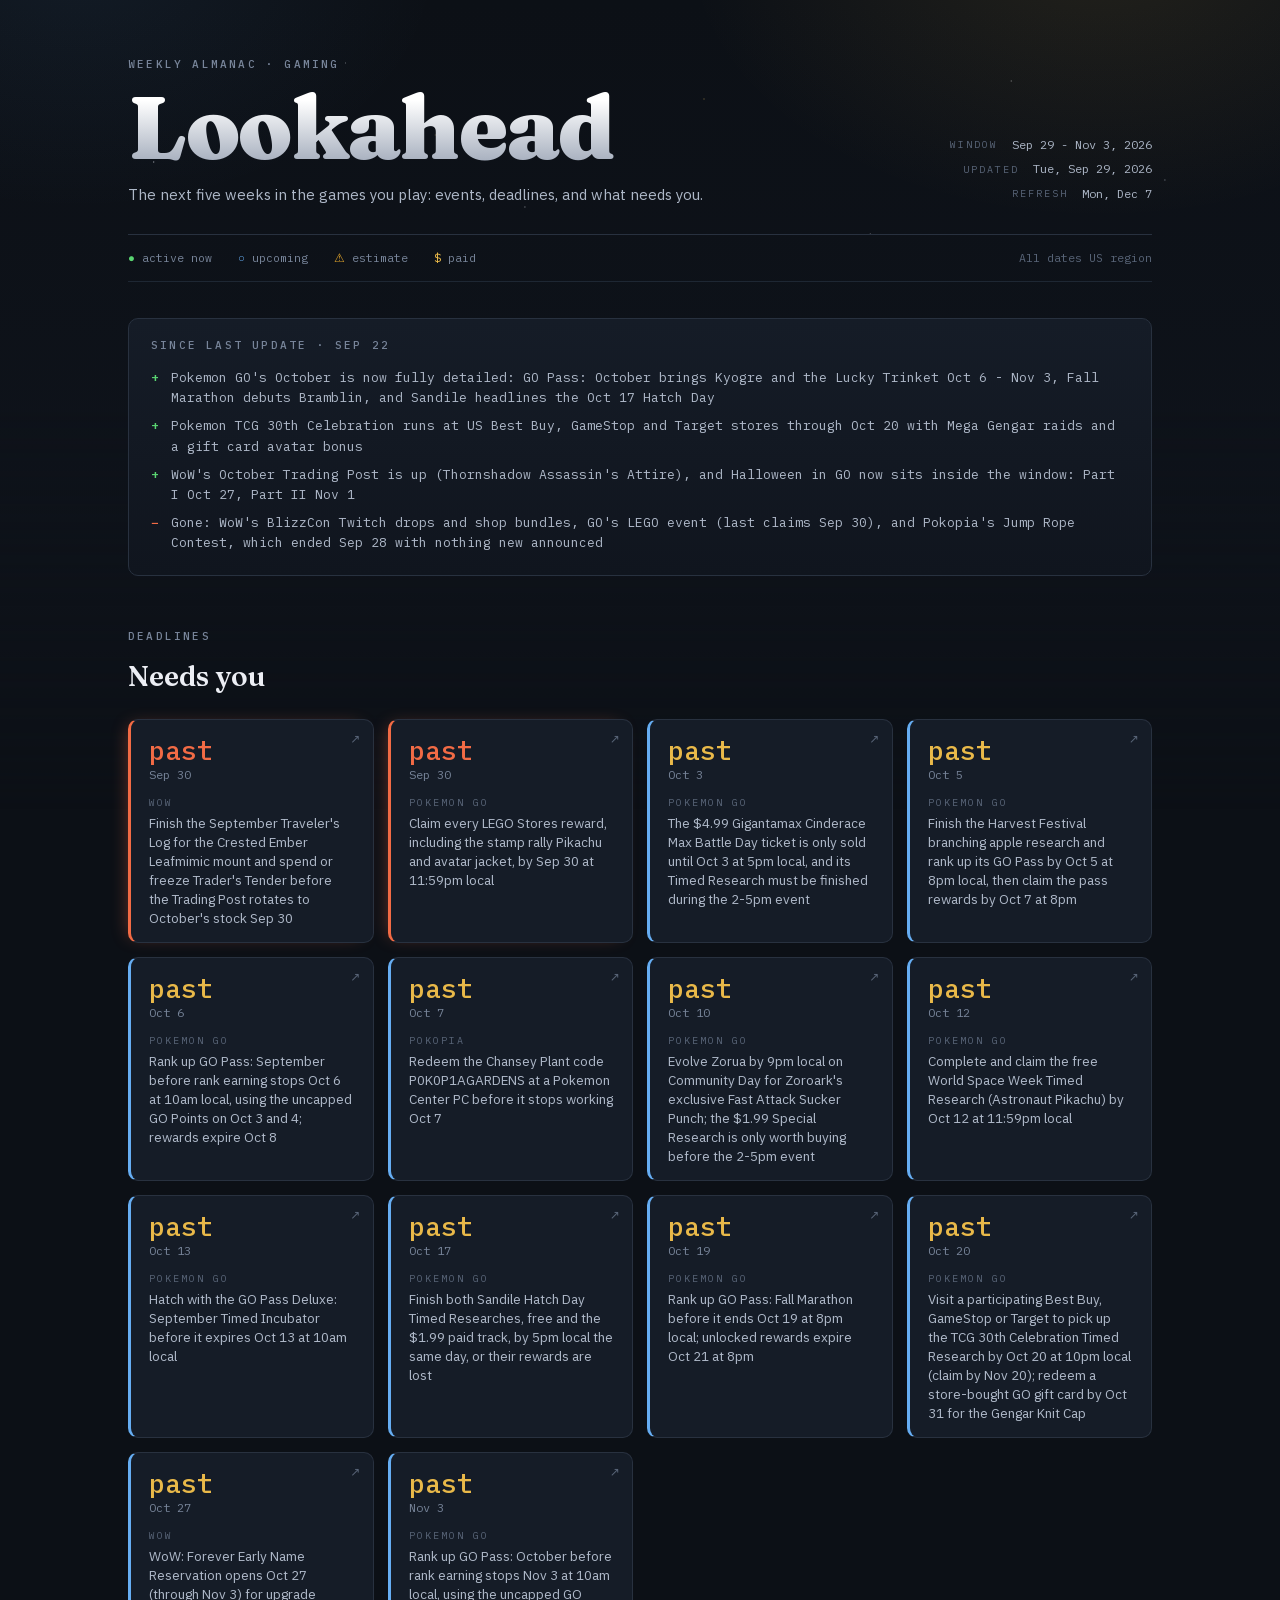
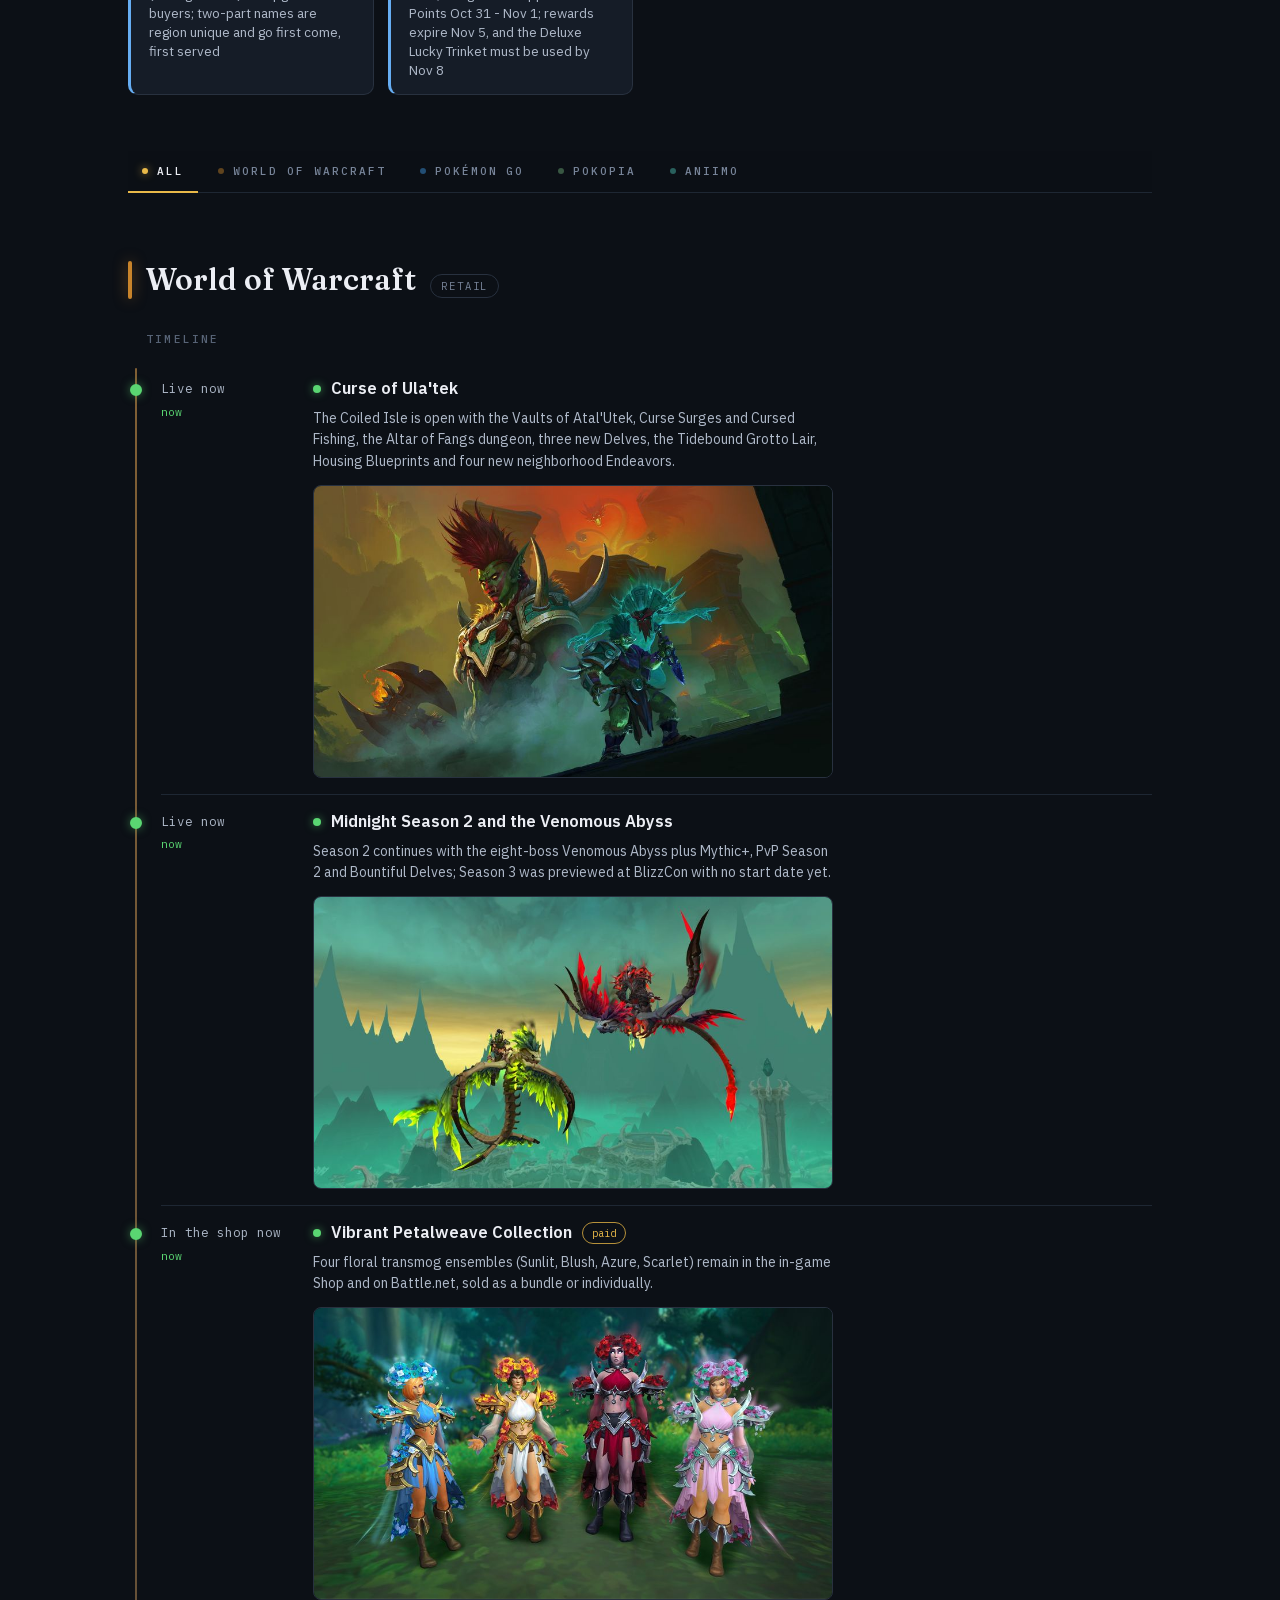
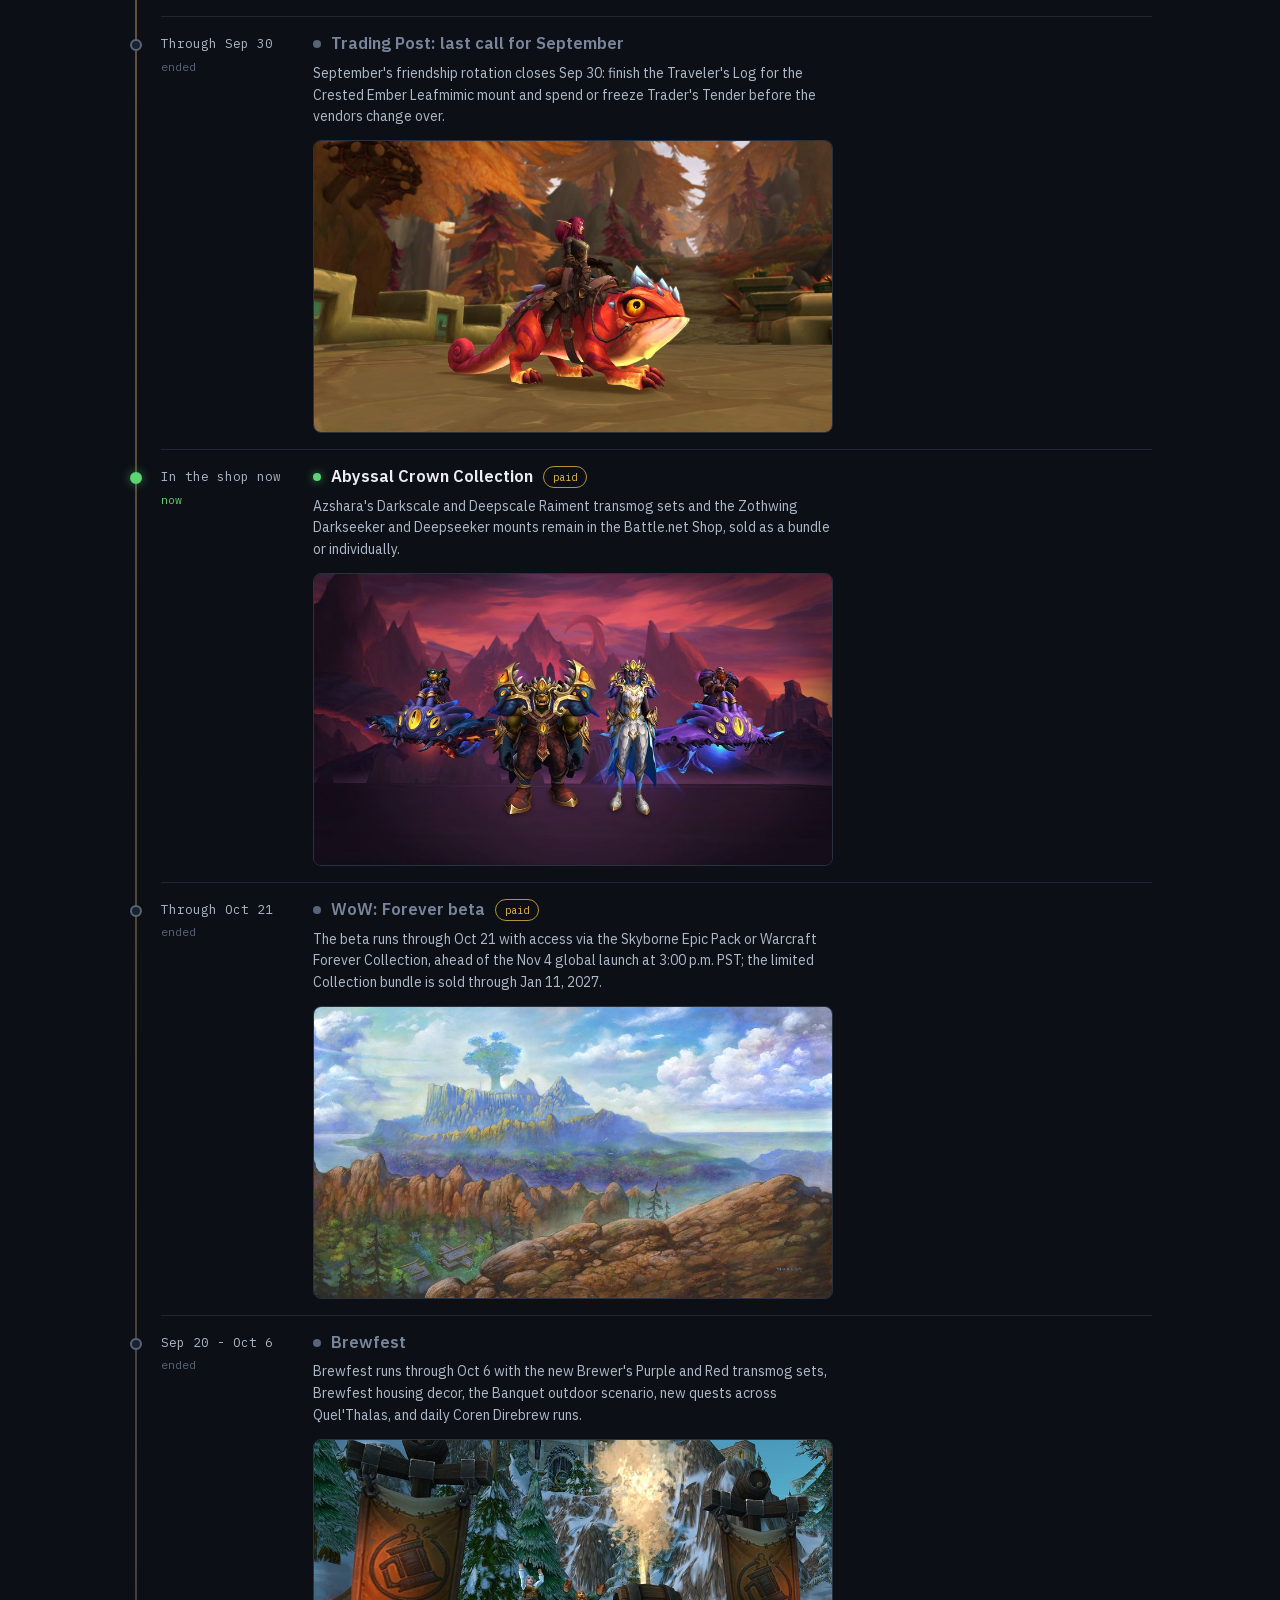
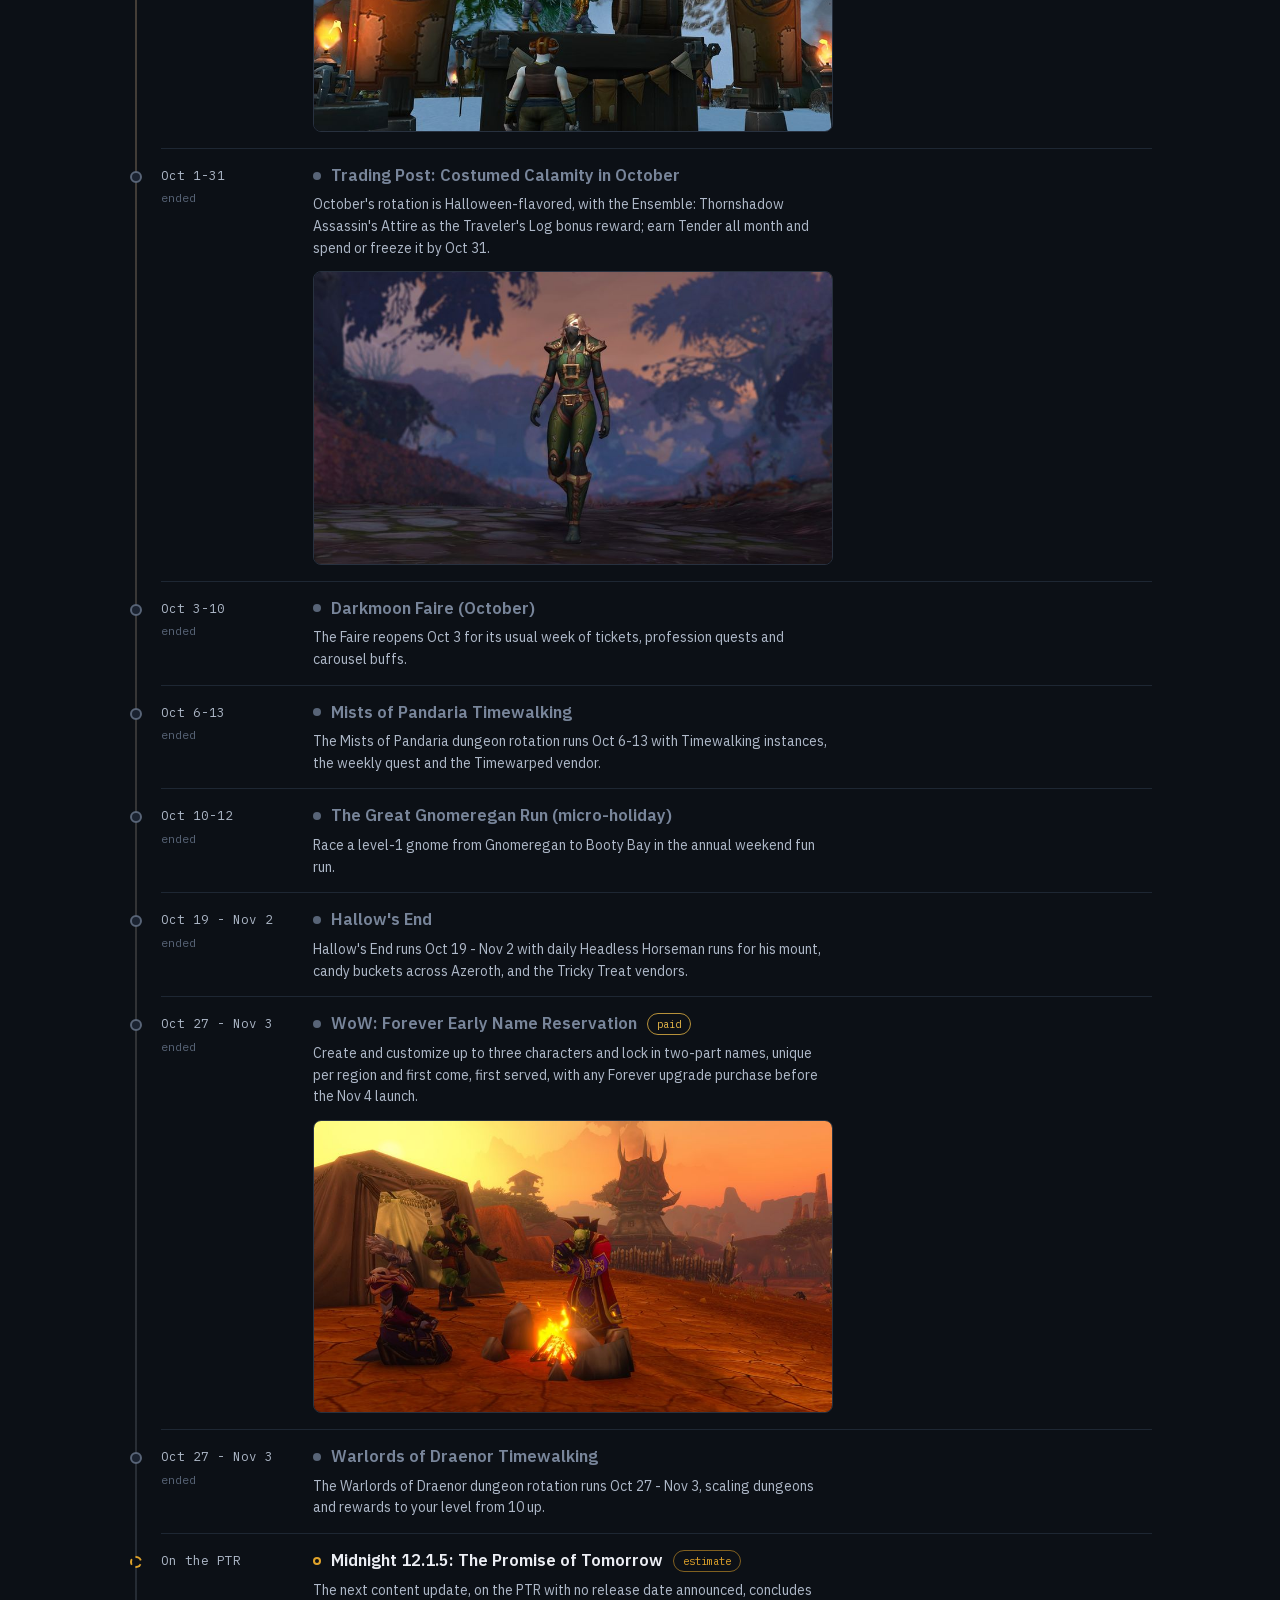
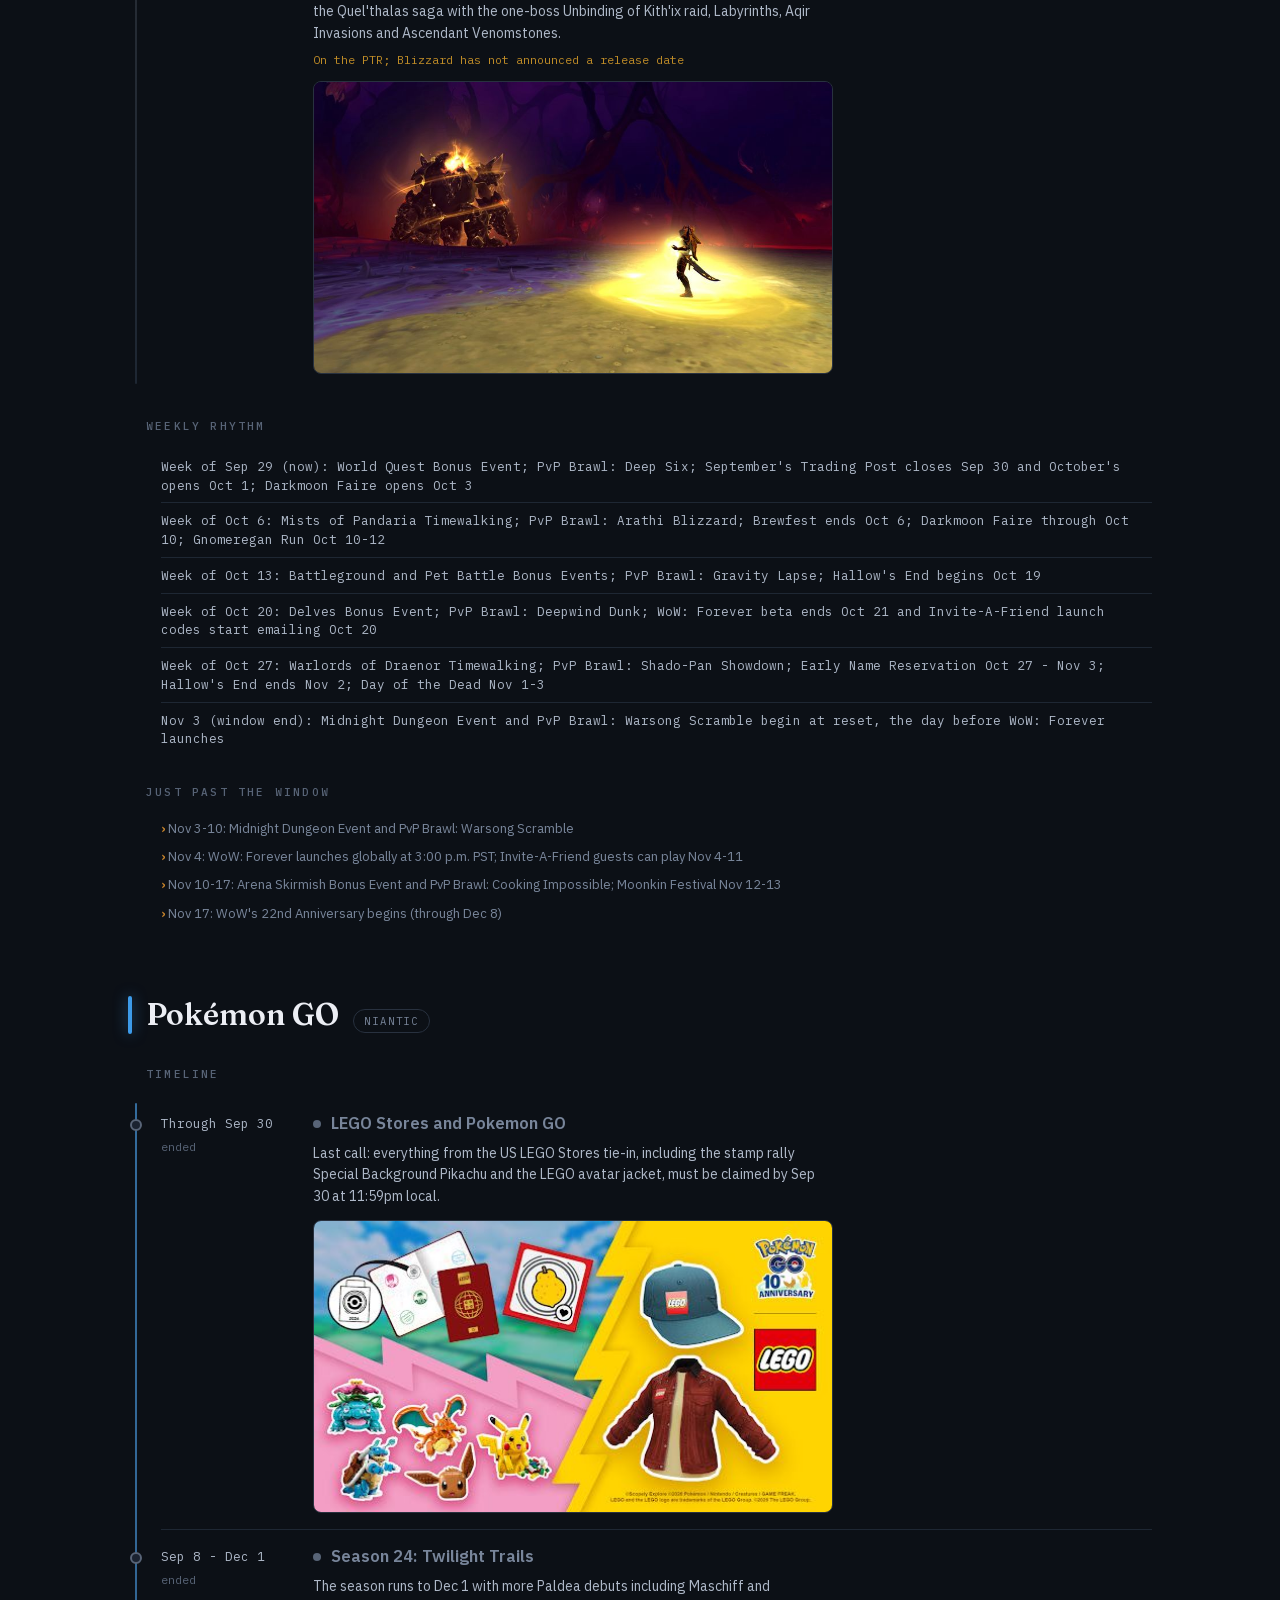
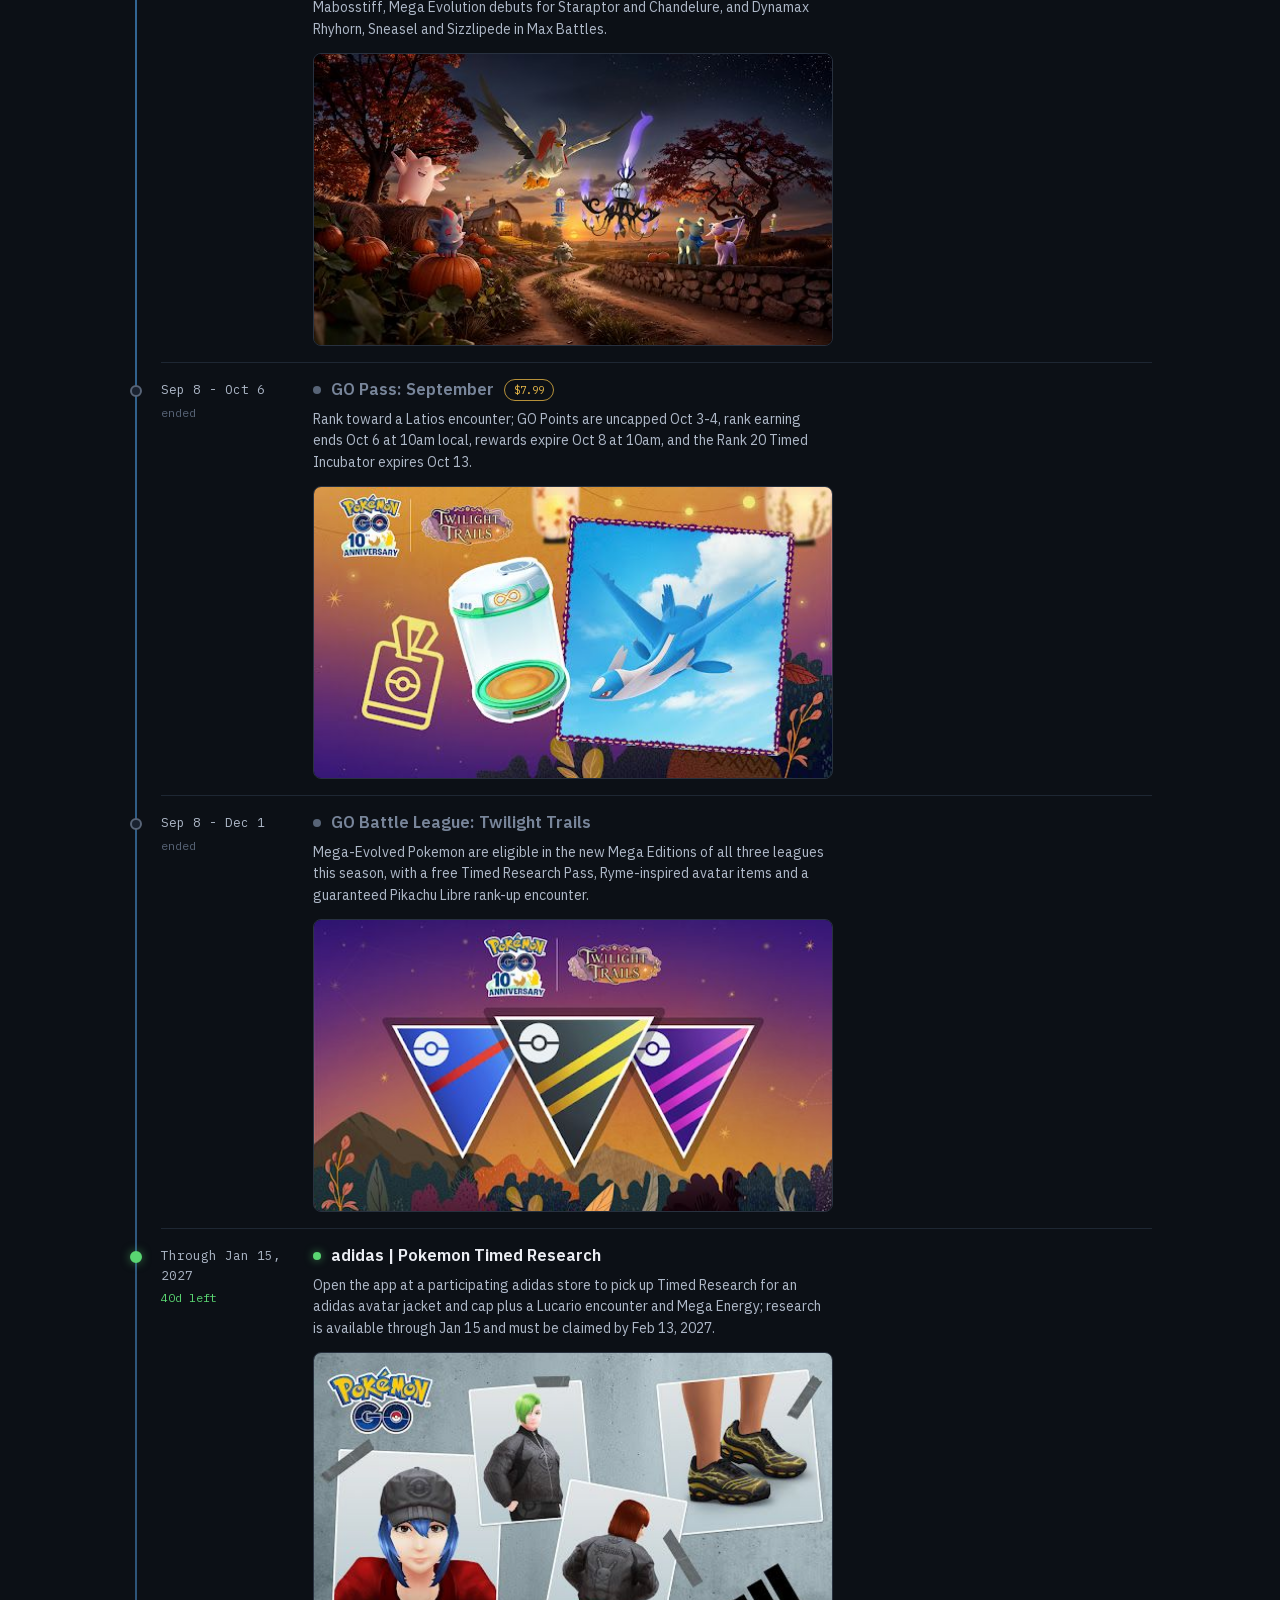
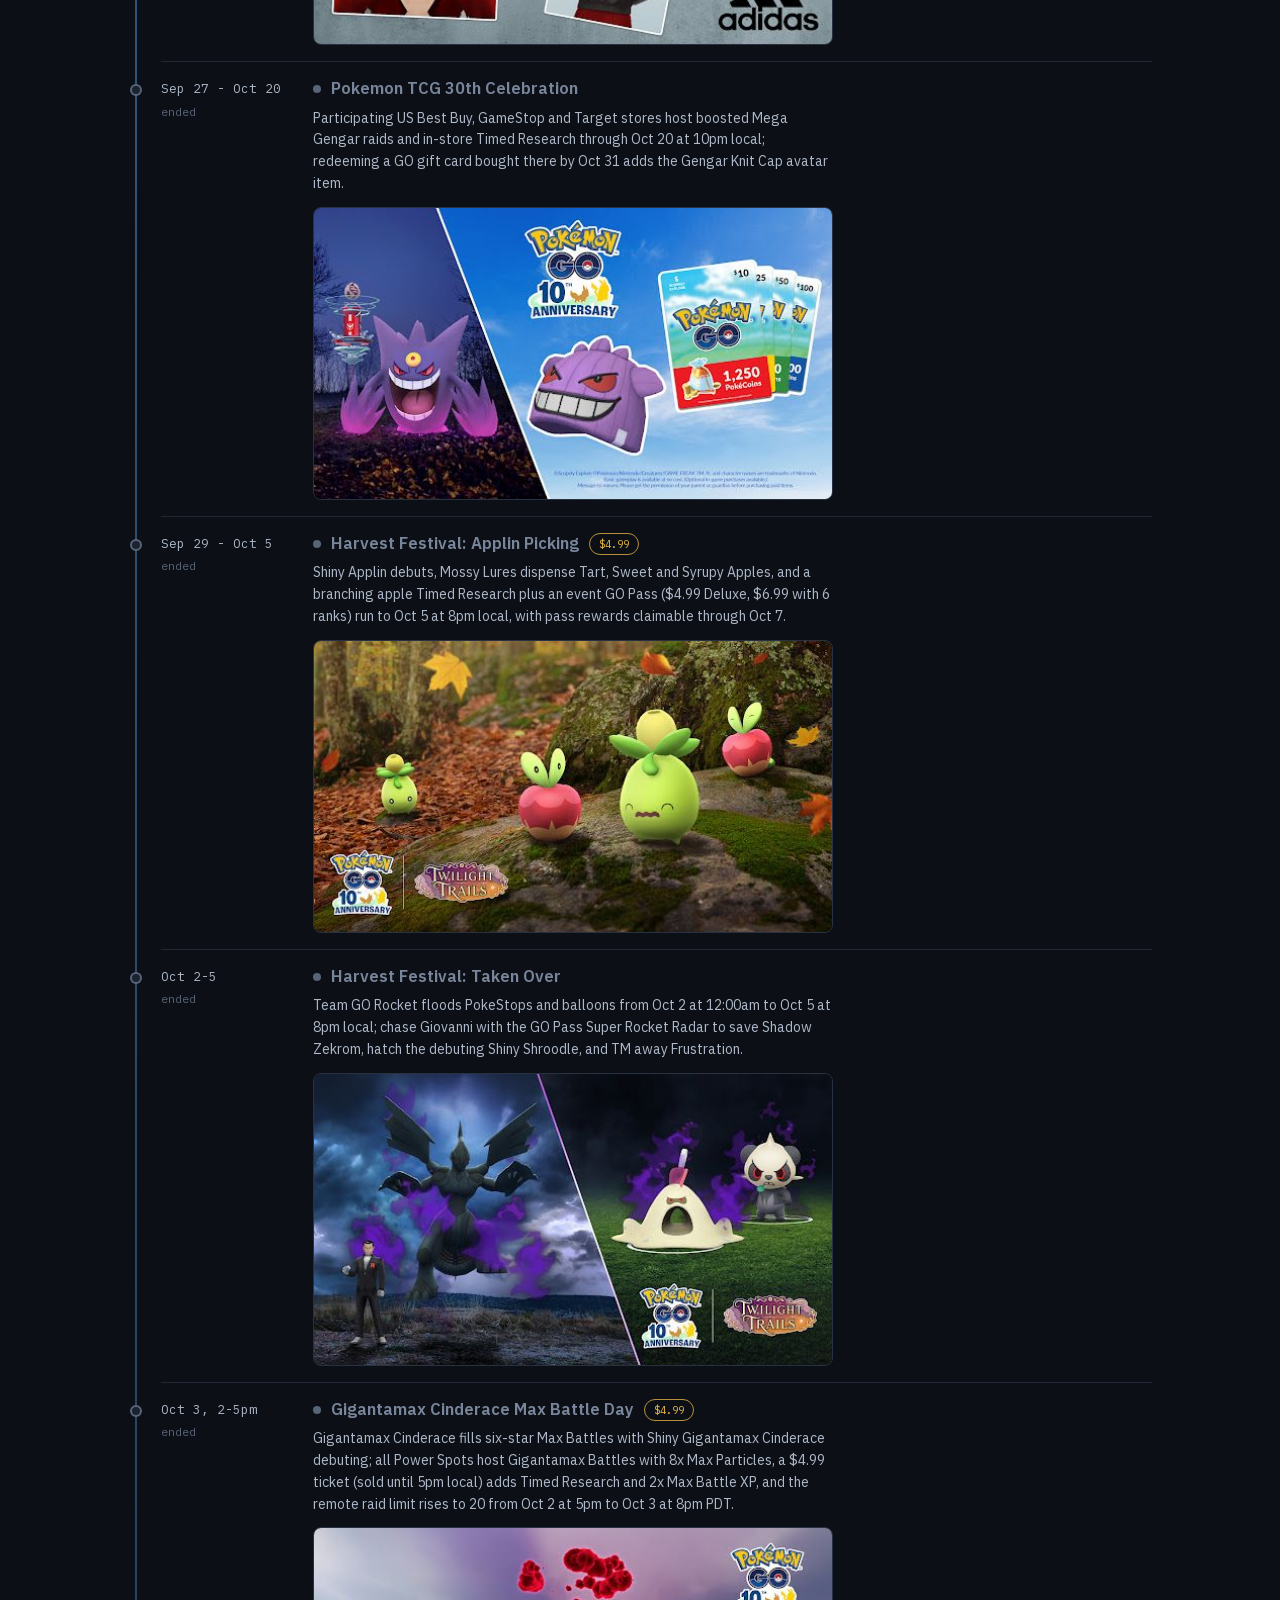
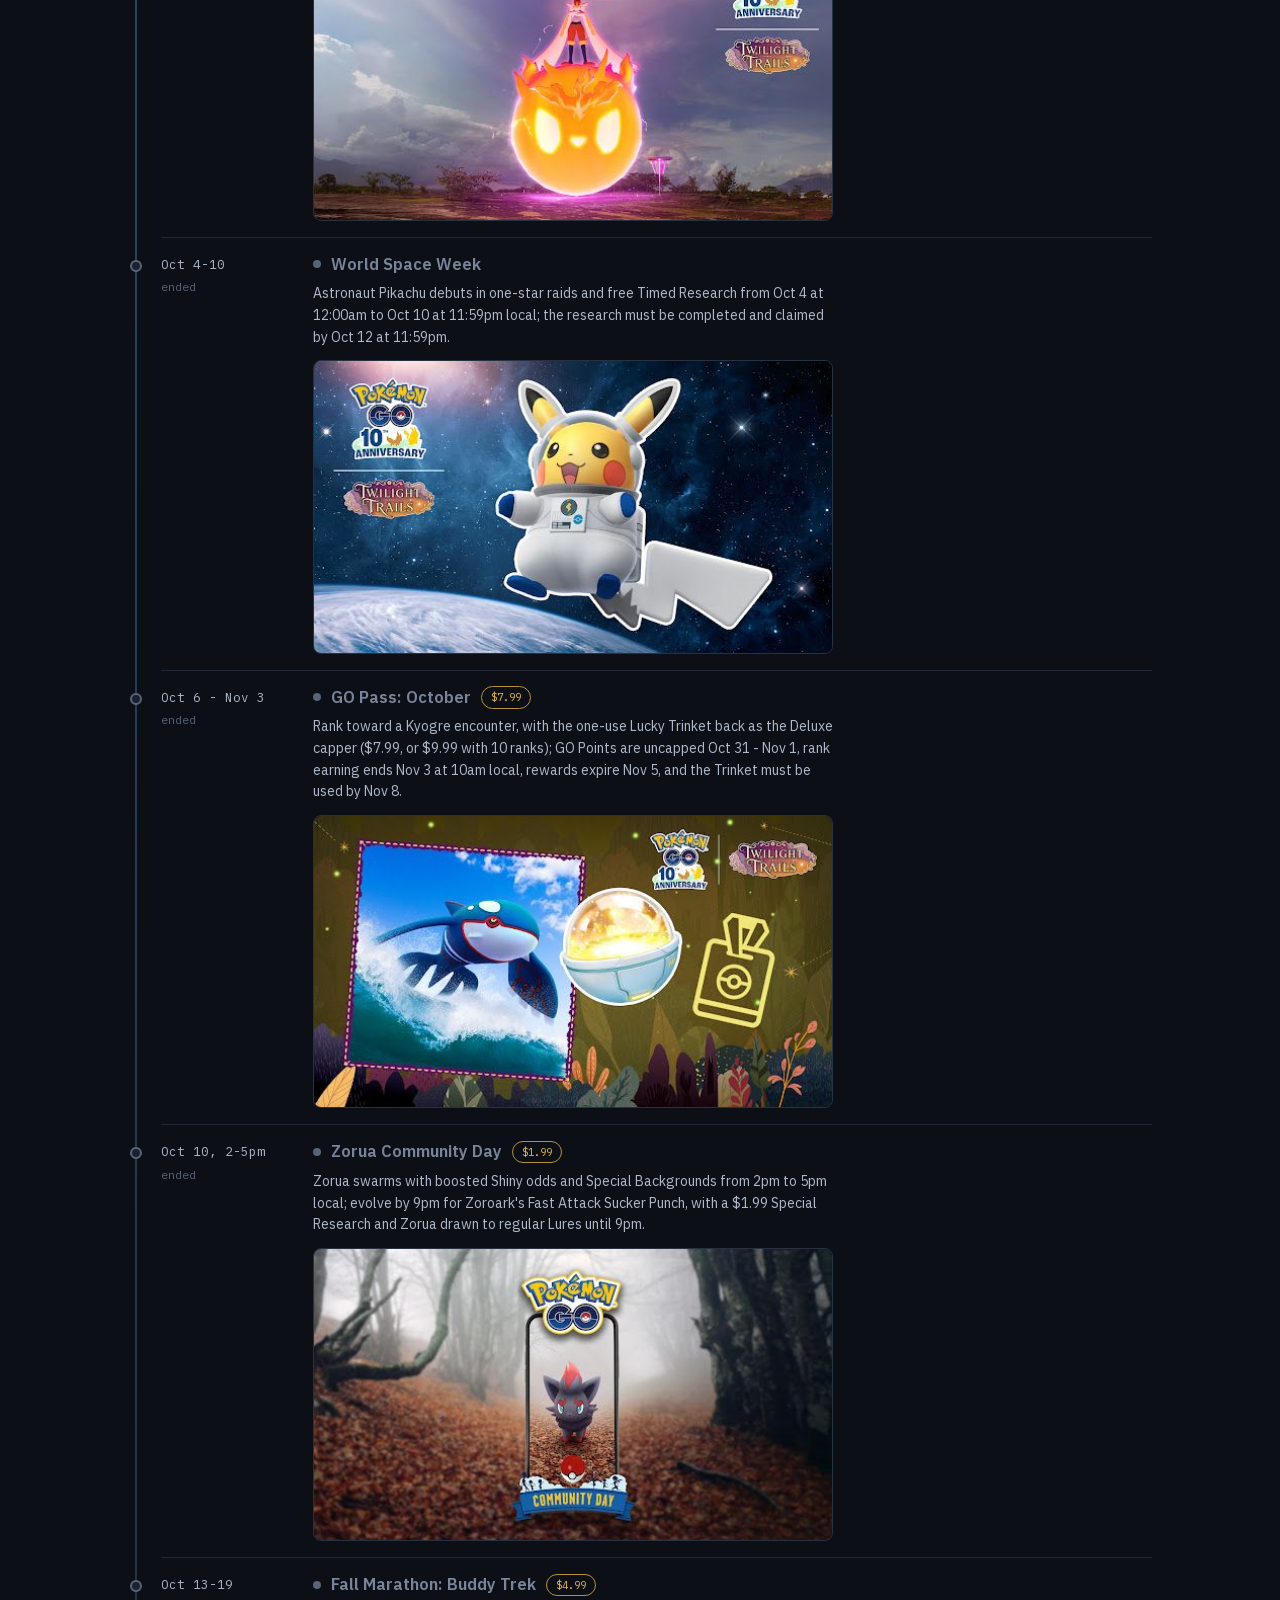
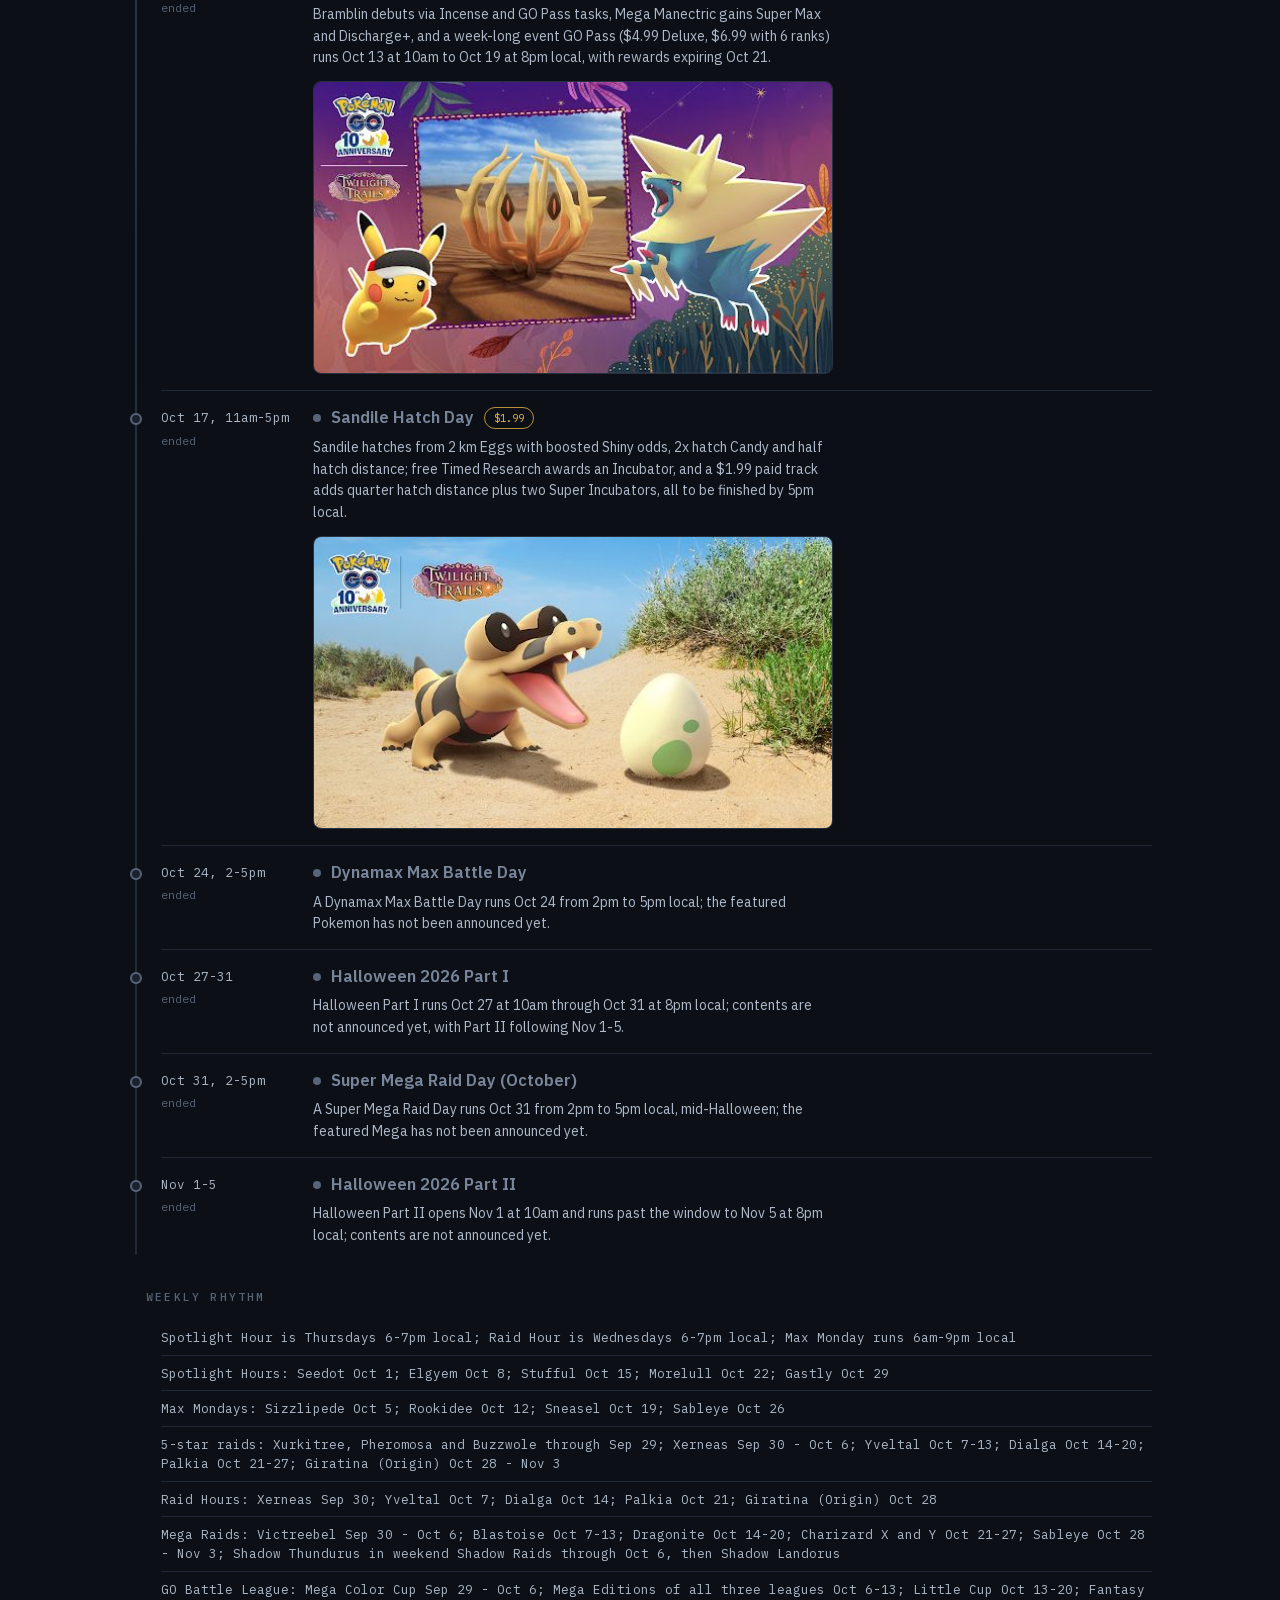
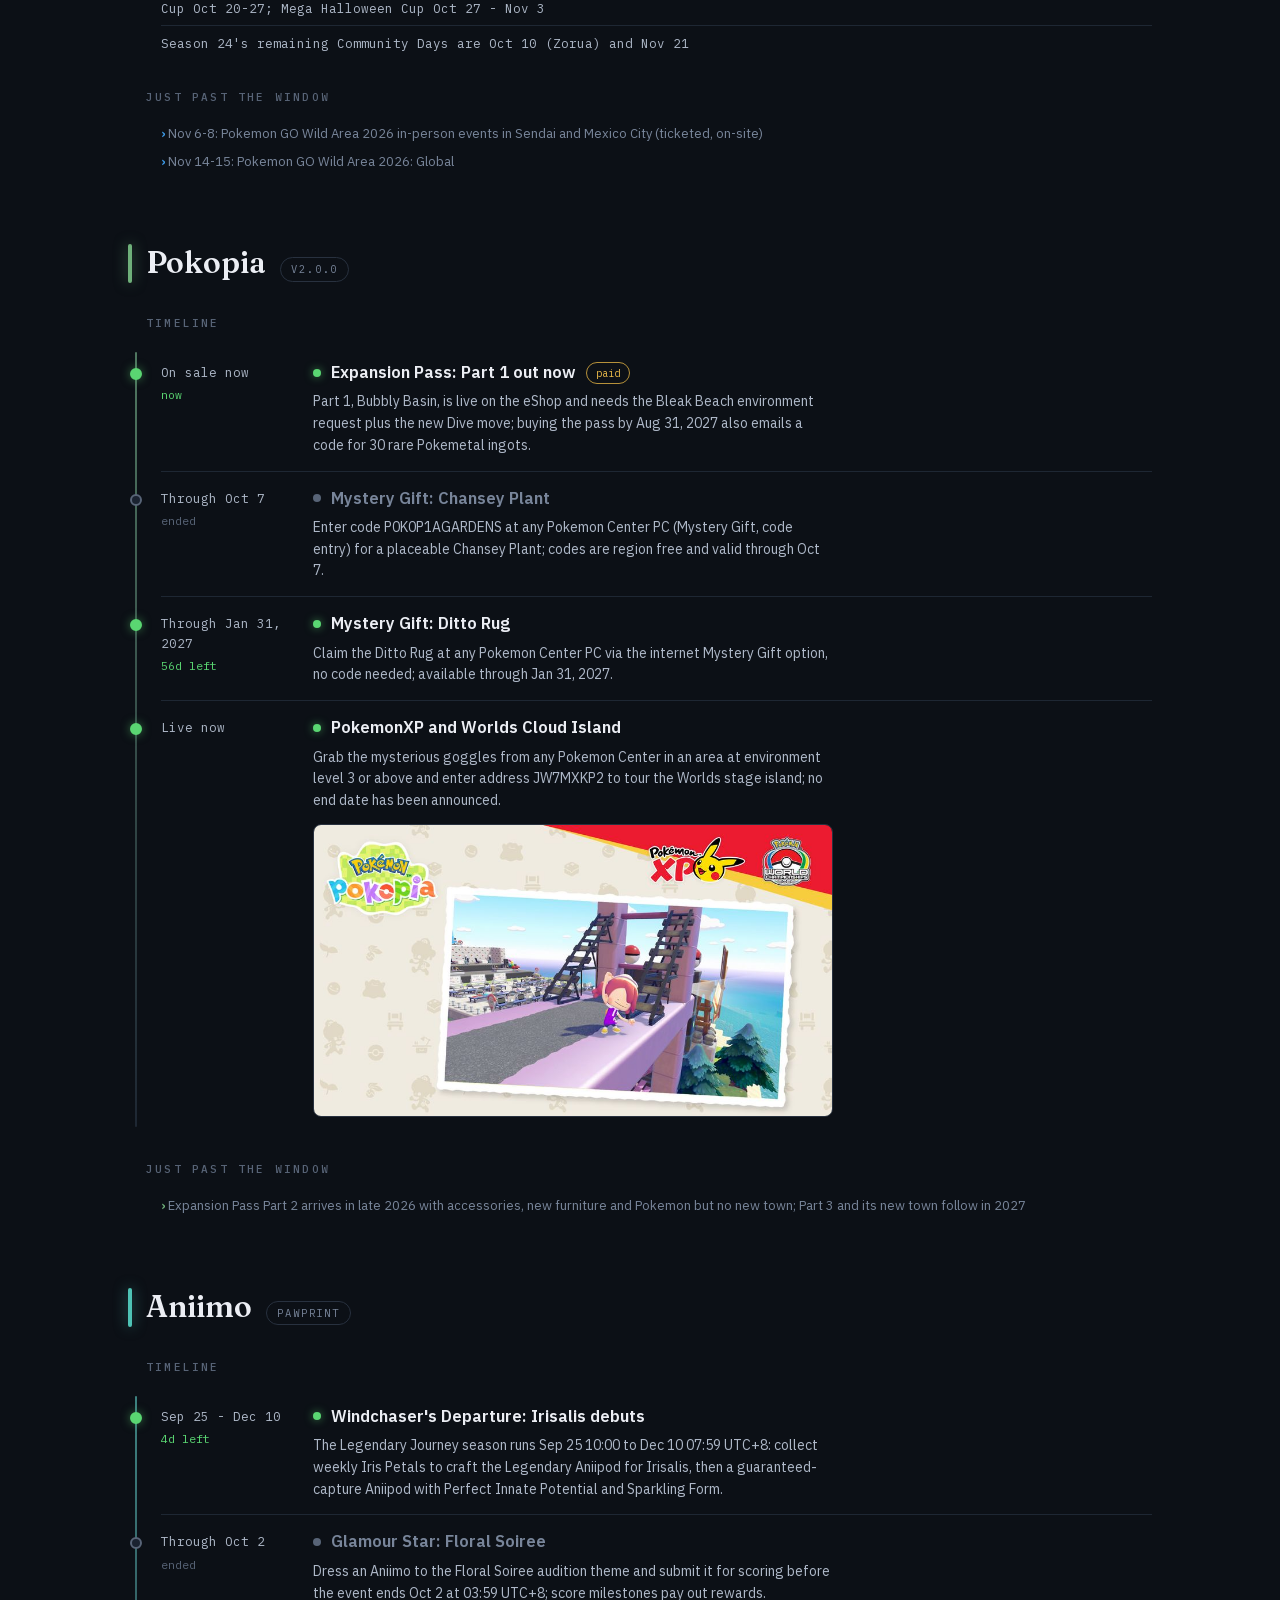
==== commit 56a221a6: "Weekly update: Sep 29 - Nov 3, 2026 + Pokemon GO's October is now fully detailed: GO Pass: October b" ====
--- a/docs/index.html
+++ b/docs/index.html
@@ -19,8 +19,8 @@
       <p class="subtitle">The next five weeks in the games you play: events, deadlines, and what needs you.</p>
     </div>
     <dl class="masthead-meta">
-      <div><dt>Window</dt><dd>Sep 22 - Oct 27, 2026</dd></div>
-      <div><dt>Updated</dt><dd>Tue, Sep 22, 2026</dd></div>
+      <div><dt>Window</dt><dd>Sep 29 - Nov 3, 2026</dd></div>
+      <div><dt>Updated</dt><dd>Tue, Sep 29, 2026</dd></div>
       <div><dt>Refresh</dt><dd data-next-refresh>weekly, Mon</dd></div>
     </dl>
   </header>
@@ -34,12 +34,12 @@
   </div>
 
   <aside class="changelog reveal">
-    <p class="eyebrow">Since last update &middot; Sep 15</p>
+    <p class="eyebrow">Since last update &middot; Sep 22</p>
     <ul>
-      <li><span class="verb verb-add">+</span>Aniimo goes mobile tonight, Sep 22 at 10pm EDT, and update 1.1 brings the Legendary Irisalis plus an event slate starting Sep 25</li>
-      <li><span class="verb verb-add">+</span>Pokemon GO fills late October: Fall Marathon Oct 13-19, a Dynamax Max Battle Day Oct 24, and Halloween Part I from Oct 27</li>
-      <li><span class="verb verb-add">+</span>WoW: Forever Early Name Reservation is set for Oct 27 - Nov 3, with Invite-A-Friend codes emailing from Oct 20</li>
-      <li><span class="verb verb-add">+</span>Pokopia&#x27;s first event since August: Bulbasaur&#x27;s Jump Rope Contest runs through Sep 28</li>
+      <li><span class="verb verb-add">+</span>Pokemon GO&#x27;s October is now fully detailed: GO Pass: October brings Kyogre and the Lucky Trinket Oct 6 - Nov 3, Fall Marathon debuts Bramblin, and Sandile headlines the Oct 17 Hatch Day</li>
+      <li><span class="verb verb-add">+</span>Pokemon TCG 30th Celebration runs at US Best Buy, GameStop and Target stores through Oct 20 with Mega Gengar raids and a gift card avatar bonus</li>
+      <li><span class="verb verb-add">+</span>WoW&#x27;s October Trading Post is up (Thornshadow Assassin&#x27;s Attire), and Halloween in GO now sits inside the window: Part I Oct 27, Part II Nov 1</li>
+      <li><span class="verb verb-rem">−</span>Gone: WoW&#x27;s BlizzCon Twitch drops and shop bundles, GO&#x27;s LEGO event (last claims Sep 30), and Pokopia&#x27;s Jump Rope Contest, which ended Sep 28 with nothing new announced</li>
     </ul>
   </aside>
 
@@ -47,117 +47,103 @@
     <p class="eyebrow">Deadlines</p>
     <h2 class="section-title">Needs you</h2>
     <div class="needs-grid">
-      <a class="needs-card urgent" href="https://aniimo.com/newslist/detail/100137" target="_blank" rel="noopener" data-deadline="2026-09-22">
-        <span class="needs-arrow">&#8599;</span>
-        <div class="needs-count" data-countdown>today</div>
-        <div class="needs-date">Sep 22</div>
-        <div class="needs-game">Aniimo</div>
-        <div class="needs-action">Aniimo launches on iOS and Android tonight at 10:00 p.m. EDT (America server): at the first-login prompt, link the exact email you used in the betas or pre-registration, or your test rewards and Bonded Promise eggs will not follow you</div>
-      </a>
-      <a class="needs-card" href="https://pokemongo.com/news/pokemon-horizons-celebration-event-2026" target="_blank" rel="noopener" data-deadline="2026-09-24">
-        <span class="needs-arrow">&#8599;</span>
-        <div class="needs-count" data-countdown>2d</div>
-        <div class="needs-date">Sep 24</div>
-        <div class="needs-game">Pokemon GO</div>
-        <div class="needs-action">Claim your unlocked Pokemon Horizons Celebration GO Pass rewards before they expire Sep 24 at 8pm local</div>
-      </a>
-      <a class="needs-card" href="https://pokemongo.com/news/catch-mastery-phantump-2026" target="_blank" rel="noopener" data-deadline="2026-09-26">
-        <span class="needs-arrow">&#8599;</span>
-        <div class="needs-count" data-countdown>4d</div>
-        <div class="needs-date">Sep 26</div>
-        <div class="needs-game">Pokemon GO</div>
-        <div class="needs-action">Finish the $1.99 Phantump Catch Mastery paid Timed Research by 8pm local the same day, or its rewards are lost</div>
-      </a>
-      <a class="needs-card" href="https://worldofwarcraft.blizzard.com/en-us/news/24295396/now-live-watch-and-earn-new-blizzcon-2026-rewards" target="_blank" rel="noopener" data-deadline="2026-09-27">
-        <span class="needs-arrow">&#8599;</span>
-        <div class="needs-count" data-countdown>5d</div>
-        <div class="needs-date">Sep 27</div>
-        <div class="needs-game">WoW</div>
-        <div class="needs-action">Watch up to 12 hours of eligible WoW Twitch streams before Sep 27 at 10:00 a.m. PDT to bank the BlizzCon drops: 200 Tender, Grrgle decor, the Fluffy Comfy Flying Quilt mount and a banner toy</div>
-      </a>
-      <a class="needs-card" href="https://worldofwarcraft.blizzard.com/en-us/news/24294375/blizzcon-2026-is-nearly-here-watch-live-earn-rewards-and-more" target="_blank" rel="noopener" data-deadline="2026-09-28">
-        <span class="needs-arrow">&#8599;</span>
-        <div class="needs-count" data-countdown>6d</div>
-        <div class="needs-date">Sep 28</div>
-        <div class="needs-game">WoW</div>
-        <div class="needs-action">Buy the World of Warcraft BlizzCon Bundle before the individual BlizzCon bundles leave the Battle.net Shop Sep 28</div>
-      </a>
-      <a class="needs-card" href="https://www.serebii.net/pokemonpokopia/events/bulbasaur&#x27;sjumpropecontest.shtml" target="_blank" rel="noopener" data-deadline="2026-09-28">
-        <span class="needs-arrow">&#8599;</span>
-        <div class="needs-count" data-countdown>6d</div>
-        <div class="needs-date">Sep 28</div>
-        <div class="needs-game">Pokopia</div>
-        <div class="needs-action">Jump in Bulbasaur&#x27;s Jump Rope Contest before it ends Sep 28; a score of 51 or more earns the Jump Rope Trophy, and 76 or more starts paying out PokeMetal</div>
-      </a>
-      <a class="needs-card" href="https://worldofwarcraft.blizzard.com/en-us/news/24295383/september-is-a-great-month-to-celebrate-friendship-at-the-trading-post" target="_blank" rel="noopener" data-deadline="2026-09-30">
-        <span class="needs-arrow">&#8599;</span>
-        <div class="needs-count" data-countdown>8d</div>
+      <a class="needs-card urgent" href="https://worldofwarcraft.blizzard.com/en-us/news/24295383/last-call-september-is-a-great-month-to-celebrate-friendship-at-the-trading-post" target="_blank" rel="noopener" data-deadline="2026-09-30">
+        <span class="needs-arrow">&#8599;</span>
+        <div class="needs-count" data-countdown>1d</div>
         <div class="needs-date">Sep 30</div>
         <div class="needs-game">WoW</div>
-        <div class="needs-action">Finish the September Traveler&#x27;s Log for the Crested Ember Leafmimic mount and spend or freeze Trader&#x27;s Tender before the Trading Post rotates Sep 30</div>
-      </a>
-      <a class="needs-card" href="https://pokemongo.com/news/lego-pokemon-go-2026" target="_blank" rel="noopener" data-deadline="2026-09-30">
+        <div class="needs-action">Finish the September Traveler&#x27;s Log for the Crested Ember Leafmimic mount and spend or freeze Trader&#x27;s Tender before the Trading Post rotates to October&#x27;s stock Sep 30</div>
+      </a>
+      <a class="needs-card urgent" href="https://pokemongo.com/news/lego-pokemon-go-2026" target="_blank" rel="noopener" data-deadline="2026-09-30">
+        <span class="needs-arrow">&#8599;</span>
+        <div class="needs-count" data-countdown>1d</div>
+        <div class="needs-date">Sep 30</div>
+        <div class="needs-game">Pokemon GO</div>
+        <div class="needs-action">Claim every LEGO Stores reward, including the stamp rally Pikachu and avatar jacket, by Sep 30 at 11:59pm local</div>
+      </a>
+      <a class="needs-card" href="https://pokemongo.com/news/gigantamax-cinderace-max-battle-day-2026" target="_blank" rel="noopener" data-deadline="2026-10-03">
+        <span class="needs-arrow">&#8599;</span>
+        <div class="needs-count" data-countdown>4d</div>
+        <div class="needs-date">Oct 3</div>
+        <div class="needs-game">Pokemon GO</div>
+        <div class="needs-action">The $4.99 Gigantamax Cinderace Max Battle Day ticket is only sold until Oct 3 at 5pm local, and its Timed Research must be finished during the 2-5pm event</div>
+      </a>
+      <a class="needs-card" href="https://pokemongo.com/news/harvest-festival-2026" target="_blank" rel="noopener" data-deadline="2026-10-05">
+        <span class="needs-arrow">&#8599;</span>
+        <div class="needs-count" data-countdown>6d</div>
+        <div class="needs-date">Oct 5</div>
+        <div class="needs-game">Pokemon GO</div>
+        <div class="needs-action">Finish the Harvest Festival branching apple research and rank up its GO Pass by Oct 5 at 8pm local, then claim the pass rewards by Oct 7 at 8pm</div>
+      </a>
+      <a class="needs-card" href="https://pokemongo.com/news/go-pass-september-2026" target="_blank" rel="noopener" data-deadline="2026-10-06">
+        <span class="needs-arrow">&#8599;</span>
+        <div class="needs-count" data-countdown>7d</div>
+        <div class="needs-date">Oct 6</div>
+        <div class="needs-game">Pokemon GO</div>
+        <div class="needs-action">Rank up GO Pass: September before rank earning stops Oct 6 at 10am local, using the uncapped GO Points on Oct 3 and 4; rewards expire Oct 8</div>
+      </a>
+      <a class="needs-card" href="https://www.serebii.net/pokemonpokopia/serialcode.shtml" target="_blank" rel="noopener" data-deadline="2026-10-07">
         <span class="needs-arrow">&#8599;</span>
         <div class="needs-count" data-countdown>8d</div>
-        <div class="needs-date">Sep 30</div>
-        <div class="needs-game">Pokemon GO</div>
-        <div class="needs-action">Claim every LEGO Stores reward, including the stamp rally Pikachu and avatar jacket, by Sep 30 at 11:59pm local</div>
-      </a>
-      <a class="needs-card" href="https://pokemongo.com/news/gigantamax-cinderace-max-battle-day-2026" target="_blank" rel="noopener" data-deadline="2026-10-03">
-        <span class="needs-arrow">&#8599;</span>
-        <div class="needs-count" data-countdown>11d</div>
-        <div class="needs-date">Oct 3</div>
-        <div class="needs-game">Pokemon GO</div>
-        <div class="needs-action">The $4.99 Gigantamax Cinderace Max Battle Day ticket is only sold until Oct 3 at 5pm local, and its Timed Research must be finished during the 2-5pm event</div>
-      </a>
-      <a class="needs-card" href="https://pokemongo.com/news/harvest-festival-2026" target="_blank" rel="noopener" data-deadline="2026-10-05">
-        <span class="needs-arrow">&#8599;</span>
-        <div class="needs-count" data-countdown>13d</div>
-        <div class="needs-date">Oct 5</div>
-        <div class="needs-game">Pokemon GO</div>
-        <div class="needs-action">Finish the Harvest Festival branching apple research and rank up its GO Pass by Oct 5 at 8pm local, then claim the pass rewards by Oct 7 at 8pm</div>
-      </a>
-      <a class="needs-card" href="https://pokemongo.com/news/go-pass-september-2026" target="_blank" rel="noopener" data-deadline="2026-10-06">
-        <span class="needs-arrow">&#8599;</span>
-        <div class="needs-count" data-countdown>14d</div>
-        <div class="needs-date">Oct 6</div>
-        <div class="needs-game">Pokemon GO</div>
-        <div class="needs-action">Rank up GO Pass: September before rank earning stops Oct 6 at 10am local, using the uncapped GO Points on Oct 3 and 4; rewards expire Oct 8</div>
-      </a>
-      <a class="needs-card" href="https://www.serebii.net/pokemonpokopia/serialcode.shtml" target="_blank" rel="noopener" data-deadline="2026-10-07">
-        <span class="needs-arrow">&#8599;</span>
-        <div class="needs-count" data-countdown>15d</div>
         <div class="needs-date">Oct 7</div>
         <div class="needs-game">Pokopia</div>
         <div class="needs-action">Redeem the Chansey Plant code P0K0P1AGARDENS at a Pokemon Center PC before it stops working Oct 7</div>
       </a>
       <a class="needs-card" href="https://pokemongo.com/news/communityday-october-2026-zorua" target="_blank" rel="noopener" data-deadline="2026-10-10">
         <span class="needs-arrow">&#8599;</span>
+        <div class="needs-count" data-countdown>11d</div>
+        <div class="needs-date">Oct 10</div>
+        <div class="needs-game">Pokemon GO</div>
+        <div class="needs-action">Evolve Zorua by 9pm local on Community Day for Zoroark&#x27;s exclusive Fast Attack Sucker Punch; the $1.99 Special Research is only worth buying before the 2-5pm event</div>
+      </a>
+      <a class="needs-card" href="https://pokemongo.com/news/world-space-week-2026" target="_blank" rel="noopener" data-deadline="2026-10-12">
+        <span class="needs-arrow">&#8599;</span>
+        <div class="needs-count" data-countdown>13d</div>
+        <div class="needs-date">Oct 12</div>
+        <div class="needs-game">Pokemon GO</div>
+        <div class="needs-action">Complete and claim the free World Space Week Timed Research (Astronaut Pikachu) by Oct 12 at 11:59pm local</div>
+      </a>
+      <a class="needs-card" href="https://pokemongo.com/news/go-pass-september-2026" target="_blank" rel="noopener" data-deadline="2026-10-13">
+        <span class="needs-arrow">&#8599;</span>
+        <div class="needs-count" data-countdown>14d</div>
+        <div class="needs-date">Oct 13</div>
+        <div class="needs-game">Pokemon GO</div>
+        <div class="needs-action">Hatch with the GO Pass Deluxe: September Timed Incubator before it expires Oct 13 at 10am local</div>
+      </a>
+      <a class="needs-card" href="https://pokemongo.com/news/sandile-hatch-day-2026" target="_blank" rel="noopener" data-deadline="2026-10-17">
+        <span class="needs-arrow">&#8599;</span>
         <div class="needs-count" data-countdown>18d</div>
-        <div class="needs-date">Oct 10</div>
-        <div class="needs-game">Pokemon GO</div>
-        <div class="needs-action">Evolve Zorua by 9pm local on Community Day for Zoroark&#x27;s exclusive Fast Attack Sucker Punch; the $1.99 Special Research is only worth buying before the 2-5pm event</div>
-      </a>
-      <a class="needs-card" href="https://pokemongo.com/news/world-space-week-2026" target="_blank" rel="noopener" data-deadline="2026-10-12">
+        <div class="needs-date">Oct 17</div>
+        <div class="needs-game">Pokemon GO</div>
+        <div class="needs-action">Finish both Sandile Hatch Day Timed Researches, free and the $1.99 paid track, by 5pm local the same day, or their rewards are lost</div>
+      </a>
+      <a class="needs-card" href="https://pokemongo.com/news/fall-marathon-buddy-trek-2026" target="_blank" rel="noopener" data-deadline="2026-10-19">
         <span class="needs-arrow">&#8599;</span>
         <div class="needs-count" data-countdown>20d</div>
-        <div class="needs-date">Oct 12</div>
-        <div class="needs-game">Pokemon GO</div>
-        <div class="needs-action">Complete and claim the free World Space Week Timed Research (Astronaut Pikachu) by Oct 12 at 11:59pm local</div>
-      </a>
-      <a class="needs-card" href="https://pokemongo.com/news/go-pass-september-2026" target="_blank" rel="noopener" data-deadline="2026-10-13">
+        <div class="needs-date">Oct 19</div>
+        <div class="needs-game">Pokemon GO</div>
+        <div class="needs-action">Rank up GO Pass: Fall Marathon before it ends Oct 19 at 8pm local; unlocked rewards expire Oct 21 at 8pm</div>
+      </a>
+      <a class="needs-card" href="https://pokemongo.com/news/tcg-30th-celebration-event" target="_blank" rel="noopener" data-deadline="2026-10-20">
         <span class="needs-arrow">&#8599;</span>
         <div class="needs-count" data-countdown>21d</div>
-        <div class="needs-date">Oct 13</div>
-        <div class="needs-game">Pokemon GO</div>
-        <div class="needs-action">Hatch with the GO Pass Deluxe: September Timed Incubator before it expires Oct 13 at 10am local</div>
-      </a>
-      <a class="needs-card" href="https://worldofwarcraft.blizzard.com/en-us/news/24304161/create-a-name-of-your-own-in-wow-forever" target="_blank" rel="noopener" data-deadline="2026-10-27">
-        <span class="needs-arrow">&#8599;</span>
-        <div class="needs-count" data-countdown>35d</div>
+        <div class="needs-date">Oct 20</div>
+        <div class="needs-game">Pokemon GO</div>
+        <div class="needs-action">Visit a participating Best Buy, GameStop or Target to pick up the TCG 30th Celebration Timed Research by Oct 20 at 10pm local (claim by Nov 20); redeem a store-bought GO gift card by Oct 31 for the Gengar Knit Cap</div>
+      </a>
+      <a class="needs-card" href="https://worldofwarcraft.blizzard.com/en-us/news/24301508/pre-purchase-world-of-warcraft-forever-upgrades-and-begin-your-next-journey-in-azeroth" target="_blank" rel="noopener" data-deadline="2026-10-27">
+        <span class="needs-arrow">&#8599;</span>
+        <div class="needs-count" data-countdown>28d</div>
         <div class="needs-date">Oct 27</div>
         <div class="needs-game">WoW</div>
         <div class="needs-action">WoW: Forever Early Name Reservation opens Oct 27 (through Nov 3) for upgrade buyers; two-part names are region unique and go first come, first served</div>
+      </a>
+      <a class="needs-card" href="https://pokemongo.com/news/go-pass-october-2026" target="_blank" rel="noopener" data-deadline="2026-11-03">
+        <span class="needs-arrow">&#8599;</span>
+        <div class="needs-count" data-countdown>35d</div>
+        <div class="needs-date">Nov 3</div>
+        <div class="needs-game">Pokemon GO</div>
+        <div class="needs-action">Rank up GO Pass: October before rank earning stops Nov 3 at 10am local, using the uncapped GO Points Oct 31 - Nov 1; rewards expire Nov 5, and the Deluxe Lucky Trinket must be used by Nov 8</div>
       </a>
     </div>
   </section>
@@ -215,23 +201,12 @@
     <article class="event state-active" data-start="2026-09-01" data-end="2026-09-30">
       <div class="event-when">
         <div class="event-dates">Through Sep 30</div>
-        <div class="event-count" data-countdown>8d left</div>
-      </div>
-      <div class="event-body">
-        <div class="event-head"><span class="state-dot" aria-hidden="true"></span><a class="event-title" href="https://worldofwarcraft.blizzard.com/en-us/news/24295383/september-is-a-great-month-to-celebrate-friendship-at-the-trading-post" target="_blank" rel="noopener">Trading Post: friendship in September</a></div>
-        <p class="event-detail">September&#x27;s rotation offers the Crested Ember Leafmimic mount as the Traveler&#x27;s Log reward, plus the Gummi pet and Outlet vendors with discounted returning items; spend or freeze Tender by Sep 30.</p>
-        <figure class="event-media"><img src="assets/img/34939c44f4d0fe061754da7faf6ca62382d60d6a.jpg" alt="Trading Post: friendship in September" loading="lazy" decoding="async"></figure>
-      </div>
-    </article>
-    <article class="event state-active" data-start="2026-09-12" data-end="2026-09-27">
-      <div class="event-when">
-        <div class="event-dates">Through Sep 27</div>
-        <div class="event-count" data-countdown>5d left</div>
-      </div>
-      <div class="event-body">
-        <div class="event-head"><span class="state-dot" aria-hidden="true"></span><a class="event-title" href="https://worldofwarcraft.blizzard.com/en-us/news/24295396/now-live-watch-and-earn-new-blizzcon-2026-rewards" target="_blank" rel="noopener">BlizzCon viewership drops</a></div>
-        <p class="event-detail">Watch eligible WoW streams on Twitch for 2, 4, 8 and 12 hours before Sep 27 at 10:00 a.m. PDT for 200 Trader&#x27;s Tender, the Cuddly Blue Grrgle decor, the Fluffy Comfy Flying Quilt mount and the Venomous Champion&#x27;s Illustrious Banner toy.</p>
-        <figure class="event-media"><img src="assets/img/8174b160271259b56175ee558168a61d60c138b2.jpg" alt="BlizzCon viewership drops" loading="lazy" decoding="async"></figure>
+        <div class="event-count" data-countdown>1d left</div>
+      </div>
+      <div class="event-body">
+        <div class="event-head"><span class="state-dot" aria-hidden="true"></span><a class="event-title" href="https://worldofwarcraft.blizzard.com/en-us/news/24295383/last-call-september-is-a-great-month-to-celebrate-friendship-at-the-trading-post" target="_blank" rel="noopener">Trading Post: last call for September</a></div>
+        <p class="event-detail">September&#x27;s friendship rotation closes Sep 30: finish the Traveler&#x27;s Log for the Crested Ember Leafmimic mount and spend or freeze Trader&#x27;s Tender before the vendors change over.</p>
+        <figure class="event-media"><img src="assets/img/34939c44f4d0fe061754da7faf6ca62382d60d6a.jpg" alt="Trading Post: last call for September" loading="lazy" decoding="async"></figure>
       </div>
     </article>
     <article class="event state-active" data-start="2026-09-15">
@@ -241,14 +216,14 @@
       </div>
       <div class="event-body">
         <div class="event-head"><span class="state-dot" aria-hidden="true"></span><a class="event-title" href="https://worldofwarcraft.blizzard.com/en-us/news/24276747/corruption-calls-with-the-abyssal-crown-collection" target="_blank" rel="noopener">Abyssal Crown Collection</a><span class="pill pill-price">paid</span></div>
-        <p class="event-detail">Azshara&#x27;s Darkscale and Deepscale Raiment transmog sets and the Zothwing Darkseeker and Deepseeker mounts hit the Battle.net Shop, sold as a bundle or individually.</p>
+        <p class="event-detail">Azshara&#x27;s Darkscale and Deepscale Raiment transmog sets and the Zothwing Darkseeker and Deepseeker mounts remain in the Battle.net Shop, sold as a bundle or individually.</p>
         <figure class="event-media"><img src="assets/img/8f37e43d60453ad8cd4eb718f02e26f5c477d5f9.jpg" alt="Abyssal Crown Collection" loading="lazy" decoding="async"></figure>
       </div>
     </article>
     <article class="event state-active" data-start="2026-09-17" data-end="2026-10-21">
       <div class="event-when">
         <div class="event-dates">Through Oct 21</div>
-        <div class="event-count" data-countdown>29d left</div>
+        <div class="event-count" data-countdown>22d left</div>
       </div>
       <div class="event-body">
         <div class="event-head"><span class="state-dot" aria-hidden="true"></span><a class="event-title" href="https://worldofwarcraft.blizzard.com/en-us/news/24301508/pre-purchase-world-of-warcraft-forever-upgrades-and-begin-your-next-journey-in-azeroth" target="_blank" rel="noopener">WoW: Forever beta</a><span class="pill pill-price">paid</span></div>
@@ -259,39 +234,29 @@
     <article class="event state-active" data-start="2026-09-20" data-end="2026-10-06">
       <div class="event-when">
         <div class="event-dates">Sep 20 - Oct 6</div>
-        <div class="event-count" data-countdown>14d left</div>
+        <div class="event-count" data-countdown>7d left</div>
       </div>
       <div class="event-body">
         <div class="event-head"><span class="state-dot" aria-hidden="true"></span><a class="event-title" href="https://worldofwarcraft.blizzard.com/en-us/news/24303006/raise-your-stein-brewfest-returns-with-battle-brewed-rewards" target="_blank" rel="noopener">Brewfest</a></div>
-        <p class="event-detail">Brewfest runs through Oct 6 with the new Brewer&#x27;s Purple and Red transmog sets, Brewfest housing decor, the Banquet outdoor scenario, and daily Coren Direbrew runs for the Brewfest Barrel Bomber mount.</p>
+        <p class="event-detail">Brewfest runs through Oct 6 with the new Brewer&#x27;s Purple and Red transmog sets, Brewfest housing decor, the Banquet outdoor scenario, new quests across Quel&#x27;Thalas, and daily Coren Direbrew runs.</p>
         <figure class="event-media"><img src="assets/img/1c98d10b8050b05d22f17087c12dda2ca2d9978e.jpg" alt="Brewfest" loading="lazy" decoding="async"></figure>
       </div>
     </article>
-    <article class="event state-active" data-start="2026-09-21" data-end="2026-09-28">
-      <div class="event-when">
-        <div class="event-dates">Through Sep 28</div>
-        <div class="event-count" data-countdown>6d left</div>
-      </div>
-      <div class="event-body">
-        <div class="event-head"><span class="state-dot" aria-hidden="true"></span><a class="event-title" href="https://www.wowhead.com/event=321/harvest-festival" target="_blank" rel="noopener">Harvest Festival</a></div>
-        <p class="event-detail">Honor Uther and Grom at their memorials for the week-long Harvest Festival quest and its bounty of food.</p>
-      </div>
-    </article>
-    <article class="event state-active" data-end="2026-09-28">
-      <div class="event-when">
-        <div class="event-dates">Through Sep 28</div>
-        <div class="event-count" data-countdown>6d left</div>
-      </div>
-      <div class="event-body">
-        <div class="event-head"><span class="state-dot" aria-hidden="true"></span><a class="event-title" href="https://worldofwarcraft.blizzard.com/en-us/news/24294375/blizzcon-2026-is-nearly-here-watch-live-earn-rewards-and-more" target="_blank" rel="noopener">WoW BlizzCon 2026 Bundle</a><span class="pill pill-price">paid</span></div>
-        <p class="event-detail">Buy the bundle (Rabbit&#x27;ath flying mount, Garb of the Dawnfire Phoenix ensemble, Perch of the Dawnfire Phoenix decor) on the Battle.net Shop by Sep 28, when the individual BlizzCon bundles leave the shop.</p>
-        <figure class="event-media"><img src="assets/img/ece8d1bb4cea614c23dff52a9bd3c96bb786bf61.jpg" alt="WoW BlizzCon 2026 Bundle" loading="lazy" decoding="async"></figure>
+    <article class="event state-upcoming" data-start="2026-10-01" data-end="2026-10-31">
+      <div class="event-when">
+        <div class="event-dates">Oct 1-31</div>
+        <div class="event-count" data-countdown>in 2d</div>
+      </div>
+      <div class="event-body">
+        <div class="event-head"><span class="state-dot" aria-hidden="true"></span><a class="event-title" href="https://worldofwarcraft.blizzard.com/en-us/news/24303315/world-of-warcraft-forever-headlines-a-packed-wow-weekly" target="_blank" rel="noopener">Trading Post: Costumed Calamity in October</a></div>
+        <p class="event-detail">October&#x27;s rotation is Halloween-flavored, with the Ensemble: Thornshadow Assassin&#x27;s Attire as the Traveler&#x27;s Log bonus reward; earn Tender all month and spend or freeze it by Oct 31.</p>
+        <figure class="event-media"><img src="assets/img/ccc9a8d673be793df19a72f0e5249182f50b6787.jpg" alt="Trading Post: Costumed Calamity in October" loading="lazy" decoding="async"></figure>
       </div>
     </article>
     <article class="event state-upcoming" data-start="2026-10-03" data-end="2026-10-10">
       <div class="event-when">
         <div class="event-dates">Oct 3-10</div>
-        <div class="event-count" data-countdown>in 11d</div>
+        <div class="event-count" data-countdown>in 4d</div>
       </div>
       <div class="event-body">
         <div class="event-head"><span class="state-dot" aria-hidden="true"></span><a class="event-title" href="https://www.wowhead.com/event=479/darkmoon-faire" target="_blank" rel="noopener">Darkmoon Faire (October)</a></div>
@@ -301,17 +266,17 @@
     <article class="event state-upcoming" data-start="2026-10-06" data-end="2026-10-13">
       <div class="event-when">
         <div class="event-dates">Oct 6-13</div>
-        <div class="event-count" data-countdown>in 14d</div>
+        <div class="event-count" data-countdown>in 7d</div>
       </div>
       <div class="event-body">
         <div class="event-head"><span class="state-dot" aria-hidden="true"></span><a class="event-title" href="https://www.wowhead.com/event=643/timewalking-dungeon-event" target="_blank" rel="noopener">Mists of Pandaria Timewalking</a></div>
-        <p class="event-detail">The Mists of Pandaria dungeon rotation runs Oct 6-13 with six Timewalking instances, the weekly quest and the Timewarped vendor.</p>
+        <p class="event-detail">The Mists of Pandaria dungeon rotation runs Oct 6-13 with Timewalking instances, the weekly quest and the Timewarped vendor.</p>
       </div>
     </article>
     <article class="event state-upcoming" data-start="2026-10-10" data-end="2026-10-12">
       <div class="event-when">
         <div class="event-dates">Oct 10-12</div>
-        <div class="event-count" data-countdown>in 18d</div>
+        <div class="event-count" data-countdown>in 11d</div>
       </div>
       <div class="event-body">
         <div class="event-head"><span class="state-dot" aria-hidden="true"></span><a class="event-title" href="https://www.wowhead.com/event=696/the-great-gnomeregan-run" target="_blank" rel="noopener">The Great Gnomeregan Run (micro-holiday)</a></div>
@@ -321,7 +286,7 @@
     <article class="event state-upcoming" data-start="2026-10-19" data-end="2026-11-02">
       <div class="event-when">
         <div class="event-dates">Oct 19 - Nov 2</div>
-        <div class="event-count" data-countdown>in 27d</div>
+        <div class="event-count" data-countdown>in 20d</div>
       </div>
       <div class="event-body">
         <div class="event-head"><span class="state-dot" aria-hidden="true"></span><a class="event-title" href="https://www.wowhead.com/event=324/hallows-end" target="_blank" rel="noopener">Hallow&#x27;s End</a></div>
@@ -331,12 +296,22 @@
     <article class="event state-upcoming" data-start="2026-10-27" data-end="2026-11-03">
       <div class="event-when">
         <div class="event-dates">Oct 27 - Nov 3</div>
-        <div class="event-count" data-countdown>in 35d</div>
-      </div>
-      <div class="event-body">
-        <div class="event-head"><span class="state-dot" aria-hidden="true"></span><a class="event-title" href="https://worldofwarcraft.blizzard.com/en-us/news/24304161/create-a-name-of-your-own-in-wow-forever" target="_blank" rel="noopener">WoW: Forever Early Name Reservation</a><span class="pill pill-price">paid</span></div>
+        <div class="event-count" data-countdown>in 28d</div>
+      </div>
+      <div class="event-body">
+        <div class="event-head"><span class="state-dot" aria-hidden="true"></span><a class="event-title" href="https://worldofwarcraft.blizzard.com/en-us/news/24301508/pre-purchase-world-of-warcraft-forever-upgrades-and-begin-your-next-journey-in-azeroth" target="_blank" rel="noopener">WoW: Forever Early Name Reservation</a><span class="pill pill-price">paid</span></div>
         <p class="event-detail">Create and customize up to three characters and lock in two-part names, unique per region and first come, first served, with any Forever upgrade purchase before the Nov 4 launch.</p>
         <figure class="event-media"><img src="assets/img/603a5a435bc5d81ec4443fa304ab3c0f23821a15.jpg" alt="WoW: Forever Early Name Reservation" loading="lazy" decoding="async"></figure>
+      </div>
+    </article>
+    <article class="event state-upcoming" data-start="2026-10-27" data-end="2026-11-03">
+      <div class="event-when">
+        <div class="event-dates">Oct 27 - Nov 3</div>
+        <div class="event-count" data-countdown>in 28d</div>
+      </div>
+      <div class="event-body">
+        <div class="event-head"><span class="state-dot" aria-hidden="true"></span><a class="event-title" href="https://www.wowhead.com/event=1056/timewalking-dungeon-event" target="_blank" rel="noopener">Warlords of Draenor Timewalking</a></div>
+        <p class="event-detail">The Warlords of Draenor dungeon rotation runs Oct 27 - Nov 3, scaling dungeons and rewards to your level from 10 up.</p>
       </div>
     </article>
     <article class="event state-upcoming is-estimate">
@@ -353,19 +328,19 @@
     </div>
     <p class="group-label">Weekly rhythm</p>
     <ul class="rhythm">
-      <li>Week of Sep 22 (now): Arena Skirmish Bonus Event; PvP Brawl: Packed House; Harvest Festival through Sep 28; Twitch drops close Sep 27 and BlizzCon bundles leave the shop Sep 28</li>
-      <li>Week of Sep 29: World Quest Bonus Event; PvP Brawl: Deep Six; the Trading Post rolls over Sep 30, and October&#x27;s lineup is not announced yet</li>
+      <li>Week of Sep 29 (now): World Quest Bonus Event; PvP Brawl: Deep Six; September&#x27;s Trading Post closes Sep 30 and October&#x27;s opens Oct 1; Darkmoon Faire opens Oct 3</li>
       <li>Week of Oct 6: Mists of Pandaria Timewalking; PvP Brawl: Arathi Blizzard; Brewfest ends Oct 6; Darkmoon Faire through Oct 10; Gnomeregan Run Oct 10-12</li>
       <li>Week of Oct 13: Battleground and Pet Battle Bonus Events; PvP Brawl: Gravity Lapse; Hallow&#x27;s End begins Oct 19</li>
-      <li>Week of Oct 20: Delves Bonus Event; PvP Brawl: Deepwind Dunk; WoW: Forever beta ends Oct 21 and Invite-A-Friend launch codes start emailing Oct 20; a Talebound preview is expected on the PTR in October</li>
-      <li>Week of Oct 27 (window end): Timewalking Dungeon Event and PvP Brawl: Shado-Pan Showdown begin at reset; Early Name Reservation opens Oct 27</li>
+      <li>Week of Oct 20: Delves Bonus Event; PvP Brawl: Deepwind Dunk; WoW: Forever beta ends Oct 21 and Invite-A-Friend launch codes start emailing Oct 20</li>
+      <li>Week of Oct 27: Warlords of Draenor Timewalking; PvP Brawl: Shado-Pan Showdown; Early Name Reservation Oct 27 - Nov 3; Hallow&#x27;s End ends Nov 2; Day of the Dead Nov 1-3</li>
+      <li>Nov 3 (window end): Midnight Dungeon Event and PvP Brawl: Warsong Scramble begin at reset, the day before WoW: Forever launches</li>
     </ul>
     <p class="group-label">Just past the window</p>
     <ul class="past-window">
-      <li>Oct 27 - Nov 3: Timewalking Dungeon Event and PvP Brawl: Shado-Pan Showdown</li>
-      <li>Nov 1-3: Day of the Dead</li>
       <li>Nov 3-10: Midnight Dungeon Event and PvP Brawl: Warsong Scramble</li>
       <li>Nov 4: WoW: Forever launches globally at 3:00 p.m. PST; Invite-A-Friend guests can play Nov 4-11</li>
+      <li>Nov 10-17: Arena Skirmish Bonus Event and PvP Brawl: Cooking Impossible; Moonkin Festival Nov 12-13</li>
+      <li>Nov 17: WoW&#x27;s 22nd Anniversary begins (through Dec 8)</li>
     </ul>
   </section>
   <section class="game reveal" id="game-pokemon-go" data-game="pokemon-go" style="--accent:#3D9BE9">
@@ -378,18 +353,18 @@
     <article class="event state-active" data-start="2026-08-03" data-end="2026-09-30">
       <div class="event-when">
         <div class="event-dates">Through Sep 30</div>
-        <div class="event-count" data-countdown>8d left</div>
+        <div class="event-count" data-countdown>1d left</div>
       </div>
       <div class="event-body">
         <div class="event-head"><span class="state-dot" aria-hidden="true"></span><a class="event-title" href="https://pokemongo.com/news/lego-pokemon-go-2026" target="_blank" rel="noopener">LEGO Stores and Pokemon GO</a></div>
-        <p class="event-detail">Participating US LEGO Stores host boosted Pikachu raids, a stamp rally leading to Special Background Pikachu, a LEGO-branded avatar jacket via Timed Research, and a SMART Play demo; everything must be claimed by Sep 30 at 11:59pm local.</p>
+        <p class="event-detail">Last call: everything from the US LEGO Stores tie-in, including the stamp rally Special Background Pikachu and the LEGO avatar jacket, must be claimed by Sep 30 at 11:59pm local.</p>
         <figure class="event-media"><img src="assets/img/750cc48fa55e929091894e2de6e29376448391fc.jpg" alt="LEGO Stores and Pokemon GO" loading="lazy" decoding="async"></figure>
       </div>
     </article>
     <article class="event state-active" data-start="2026-09-08" data-end="2026-12-01">
       <div class="event-when">
         <div class="event-dates">Sep 8 - Dec 1</div>
-        <div class="event-count" data-countdown>70d left</div>
+        <div class="event-count" data-countdown>63d left</div>
       </div>
       <div class="event-body">
         <div class="event-head"><span class="state-dot" aria-hidden="true"></span><a class="event-title" href="https://pokemongo.com/news/seasons--twilight-trails" target="_blank" rel="noopener">Season 24: Twilight Trails</a></div>
@@ -400,18 +375,18 @@
     <article class="event state-active" data-start="2026-09-08" data-end="2026-10-06">
       <div class="event-when">
         <div class="event-dates">Sep 8 - Oct 6</div>
-        <div class="event-count" data-countdown>14d left</div>
+        <div class="event-count" data-countdown>7d left</div>
       </div>
       <div class="event-body">
         <div class="event-head"><span class="state-dot" aria-hidden="true"></span><a class="event-title" href="https://pokemongo.com/news/go-pass-september-2026" target="_blank" rel="noopener">GO Pass: September</a><span class="pill pill-price">$7.99</span></div>
-        <p class="event-detail">Rank toward a Latios encounter; Deluxe is $7.99 or $9.99 with 10 ranks, GO Points are uncapped Oct 3-4, rank earning ends Oct 6 at 10am local, rewards expire Oct 8 at 10am, and the Rank 20 Timed Incubator expires Oct 13.</p>
+        <p class="event-detail">Rank toward a Latios encounter; GO Points are uncapped Oct 3-4, rank earning ends Oct 6 at 10am local, rewards expire Oct 8 at 10am, and the Rank 20 Timed Incubator expires Oct 13.</p>
         <figure class="event-media"><img src="assets/img/4c00b6a740bfb792d006f96ebefb6015dd5fc90e.jpg" alt="GO Pass: September" loading="lazy" decoding="async"></figure>
       </div>
     </article>
     <article class="event state-active" data-start="2026-09-08" data-end="2026-12-01">
       <div class="event-when">
         <div class="event-dates">Sep 8 - Dec 1</div>
-        <div class="event-count" data-countdown>70d left</div>
+        <div class="event-count" data-countdown>63d left</div>
       </div>
       <div class="event-body">
         <div class="event-head"><span class="state-dot" aria-hidden="true"></span><a class="event-title" href="https://pokemongo.com/news/go-battle-league-twilight-trails" target="_blank" rel="noopener">GO Battle League: Twilight Trails</a></div>
@@ -419,32 +394,32 @@
         <figure class="event-media"><img src="assets/img/89802121f4e6337dc5171ab575d3c037b418bb30.jpg" alt="GO Battle League: Twilight Trails" loading="lazy" decoding="async"></figure>
       </div>
     </article>
-    <article class="event state-upcoming" data-start="2026-09-23" data-end="2026-09-28">
-      <div class="event-when">
-        <div class="event-dates">Sep 23-28</div>
-        <div class="event-count" data-countdown>in 1d</div>
-      </div>
-      <div class="event-body">
-        <div class="event-head"><span class="state-dot" aria-hidden="true"></span><a class="event-title" href="https://pokemongo.com/news/choose-your-path-twilight-trails-2026" target="_blank" rel="noopener">Choose Your Path: Twilight Trails</a></div>
-        <p class="event-detail">Pick one of three Timed Research paths, Explore, Catch or Battle, to shape your tasks and bonuses for the week; the research runs Sep 23 at 10am to Sep 28 at 8pm local.</p>
-        <figure class="event-media"><img src="assets/img/c5ef5f26e245a1a91e9bfd01ee83a5a4a5db7c8f.jpg" alt="Choose Your Path: Twilight Trails" loading="lazy" decoding="async"></figure>
-      </div>
-    </article>
-    <article class="event state-upcoming" data-start="2026-09-26" data-end="2026-09-26">
-      <div class="event-when">
-        <div class="event-dates">Sep 26, 10am-8pm</div>
-        <div class="event-count" data-countdown>in 4d</div>
-      </div>
-      <div class="event-body">
-        <div class="event-head"><span class="state-dot" aria-hidden="true"></span><a class="event-title" href="https://pokemongo.com/news/catch-mastery-phantump-2026" target="_blank" rel="noopener">Phantump Catch Mastery</a><span class="pill pill-price">$1.99</span></div>
-        <p class="event-detail">Throw-accuracy Field Research and free Timed Research bring boosted Shiny Phantump with 2x XP and extra Candy for Nice throws or better; $1.99 paid Timed Research adds more Phantump and must be finished by 8pm local that day.</p>
-        <figure class="event-media"><img src="assets/img/14676a9187517b46eb59dc6316e302fff80c8394.jpg" alt="Phantump Catch Mastery" loading="lazy" decoding="async"></figure>
-      </div>
-    </article>
-    <article class="event state-upcoming" data-start="2026-09-29" data-end="2026-10-05">
+    <article class="event state-active" data-start="2026-09-25" data-end="2027-01-15">
+      <div class="event-when">
+        <div class="event-dates">Through Jan 15, 2027</div>
+        <div class="event-count" data-countdown>108d left</div>
+      </div>
+      <div class="event-body">
+        <div class="event-head"><span class="state-dot" aria-hidden="true"></span><a class="event-title" href="https://pokemongo.com/news/pokemon-x-adidas-2026" target="_blank" rel="noopener">adidas | Pokemon Timed Research</a></div>
+        <p class="event-detail">Open the app at a participating adidas store to pick up Timed Research for an adidas avatar jacket and cap plus a Lucario encounter and Mega Energy; research is available through Jan 15 and must be claimed by Feb 13, 2027.</p>
+        <figure class="event-media"><img src="assets/img/6330b0c6ef9d46474709df06930d4b92774d3c0f.jpg" alt="adidas | Pokemon Timed Research" loading="lazy" decoding="async"></figure>
+      </div>
+    </article>
+    <article class="event state-active" data-start="2026-09-27" data-end="2026-10-20">
+      <div class="event-when">
+        <div class="event-dates">Sep 27 - Oct 20</div>
+        <div class="event-count" data-countdown>21d left</div>
+      </div>
+      <div class="event-body">
+        <div class="event-head"><span class="state-dot" aria-hidden="true"></span><a class="event-title" href="https://pokemongo.com/news/tcg-30th-celebration-event" target="_blank" rel="noopener">Pokemon TCG 30th Celebration</a></div>
+        <p class="event-detail">Participating US Best Buy, GameStop and Target stores host boosted Mega Gengar raids and in-store Timed Research through Oct 20 at 10pm local; redeeming a GO gift card bought there by Oct 31 adds the Gengar Knit Cap avatar item.</p>
+        <figure class="event-media"><img src="assets/img/2e9f05da9ec5ba5fe4e8cdf4f84a10a9e182d328.jpg" alt="Pokemon TCG 30th Celebration" loading="lazy" decoding="async"></figure>
+      </div>
+    </article>
+    <article class="event state-active" data-start="2026-09-29" data-end="2026-10-05">
       <div class="event-when">
         <div class="event-dates">Sep 29 - Oct 5</div>
-        <div class="event-count" data-countdown>in 7d</div>
+        <div class="event-count" data-countdown>6d left</div>
       </div>
       <div class="event-body">
         <div class="event-head"><span class="state-dot" aria-hidden="true"></span><a class="event-title" href="https://pokemongo.com/news/harvest-festival-2026" target="_blank" rel="noopener">Harvest Festival: Applin Picking</a><span class="pill pill-price">$4.99</span></div>
@@ -455,7 +430,7 @@
     <article class="event state-upcoming" data-start="2026-10-02" data-end="2026-10-05">
       <div class="event-when">
         <div class="event-dates">Oct 2-5</div>
-        <div class="event-count" data-countdown>in 10d</div>
+        <div class="event-count" data-countdown>in 3d</div>
       </div>
       <div class="event-body">
         <div class="event-head"><span class="state-dot" aria-hidden="true"></span><a class="event-title" href="https://pokemongo.com/news/harvest-festival-tgr-2026" target="_blank" rel="noopener">Harvest Festival: Taken Over</a></div>
@@ -466,7 +441,7 @@
     <article class="event state-upcoming" data-start="2026-10-03" data-end="2026-10-03">
       <div class="event-when">
         <div class="event-dates">Oct 3, 2-5pm</div>
-        <div class="event-count" data-countdown>in 11d</div>
+        <div class="event-count" data-countdown>in 4d</div>
       </div>
       <div class="event-body">
         <div class="event-head"><span class="state-dot" aria-hidden="true"></span><a class="event-title" href="https://pokemongo.com/news/gigantamax-cinderace-max-battle-day-2026" target="_blank" rel="noopener">Gigantamax Cinderace Max Battle Day</a><span class="pill pill-price">$4.99</span></div>
@@ -477,7 +452,7 @@
     <article class="event state-upcoming" data-start="2026-10-04" data-end="2026-10-10">
       <div class="event-when">
         <div class="event-dates">Oct 4-10</div>
-        <div class="event-count" data-countdown>in 12d</div>
+        <div class="event-count" data-countdown>in 5d</div>
       </div>
       <div class="event-body">
         <div class="event-head"><span class="state-dot" aria-hidden="true"></span><a class="event-title" href="https://pokemongo.com/news/world-space-week-2026" target="_blank" rel="noopener">World Space Week</a></div>
@@ -485,10 +460,21 @@
         <figure class="event-media"><img src="assets/img/0fe8fc7e268c81ce5fb26c262fb09ba557956328.jpg" alt="World Space Week" loading="lazy" decoding="async"></figure>
       </div>
     </article>
+    <article class="event state-upcoming" data-start="2026-10-06" data-end="2026-11-03">
+      <div class="event-when">
+        <div class="event-dates">Oct 6 - Nov 3</div>
+        <div class="event-count" data-countdown>in 7d</div>
+      </div>
+      <div class="event-body">
+        <div class="event-head"><span class="state-dot" aria-hidden="true"></span><a class="event-title" href="https://pokemongo.com/news/go-pass-october-2026" target="_blank" rel="noopener">GO Pass: October</a><span class="pill pill-price">$7.99</span></div>
+        <p class="event-detail">Rank toward a Kyogre encounter, with the one-use Lucky Trinket back as the Deluxe capper ($7.99, or $9.99 with 10 ranks); GO Points are uncapped Oct 31 - Nov 1, rank earning ends Nov 3 at 10am local, rewards expire Nov 5, and the Trinket must be used by Nov 8.</p>
+        <figure class="event-media"><img src="assets/img/febec24e89b86483c341bfac32824bc451c268c9.jpg" alt="GO Pass: October" loading="lazy" decoding="async"></figure>
+      </div>
+    </article>
     <article class="event state-upcoming" data-start="2026-10-10" data-end="2026-10-10">
       <div class="event-when">
         <div class="event-dates">Oct 10, 2-5pm</div>
-        <div class="event-count" data-countdown>in 18d</div>
+        <div class="event-count" data-countdown>in 11d</div>
       </div>
       <div class="event-body">
         <div class="event-head"><span class="state-dot" aria-hidden="true"></span><a class="event-title" href="https://pokemongo.com/news/communityday-october-2026-zorua" target="_blank" rel="noopener">Zorua Community Day</a><span class="pill pill-price">$1.99</span></div>
@@ -499,27 +485,29 @@
     <article class="event state-upcoming" data-start="2026-10-13" data-end="2026-10-19">
       <div class="event-when">
         <div class="event-dates">Oct 13-19</div>
-        <div class="event-count" data-countdown>in 21d</div>
-      </div>
-      <div class="event-body">
-        <div class="event-head"><span class="state-dot" aria-hidden="true"></span><a class="event-title" href="https://leekduck.com/events/fall-marathon-buddy-trek-2026/" target="_blank" rel="noopener">Fall Marathon: Buddy Trek</a></div>
-        <p class="event-detail">A week-long walking event runs Oct 13 at 10am to Oct 19 at 8pm local; Niantic has not posted details yet.</p>
+        <div class="event-count" data-countdown>in 14d</div>
+      </div>
+      <div class="event-body">
+        <div class="event-head"><span class="state-dot" aria-hidden="true"></span><a class="event-title" href="https://pokemongo.com/news/fall-marathon-buddy-trek-2026" target="_blank" rel="noopener">Fall Marathon: Buddy Trek</a><span class="pill pill-price">$4.99</span></div>
+        <p class="event-detail">Bramblin debuts via Incense and GO Pass tasks, Mega Manectric gains Super Max and Discharge+, and a week-long event GO Pass ($4.99 Deluxe, $6.99 with 6 ranks) runs Oct 13 at 10am to Oct 19 at 8pm local, with rewards expiring Oct 21.</p>
+        <figure class="event-media"><img src="assets/img/eb1b62381f42574759c69fa983ba5d47e0cd9135.jpg" alt="Fall Marathon: Buddy Trek" loading="lazy" decoding="async"></figure>
       </div>
     </article>
     <article class="event state-upcoming" data-start="2026-10-17" data-end="2026-10-17">
       <div class="event-when">
         <div class="event-dates">Oct 17, 11am-5pm</div>
+        <div class="event-count" data-countdown>in 18d</div>
+      </div>
+      <div class="event-body">
+        <div class="event-head"><span class="state-dot" aria-hidden="true"></span><a class="event-title" href="https://pokemongo.com/news/sandile-hatch-day-2026" target="_blank" rel="noopener">Sandile Hatch Day</a><span class="pill pill-price">$1.99</span></div>
+        <p class="event-detail">Sandile hatches from 2 km Eggs with boosted Shiny odds, 2x hatch Candy and half hatch distance; free Timed Research awards an Incubator, and a $1.99 paid track adds quarter hatch distance plus two Super Incubators, all to be finished by 5pm local.</p>
+        <figure class="event-media"><img src="assets/img/a81cbe39b34aaeabed1d7500d72188ccf3d07f94.jpg" alt="Sandile Hatch Day" loading="lazy" decoding="async"></figure>
+      </div>
+    </article>
+    <article class="event state-upcoming" data-start="2026-10-24" data-end="2026-10-24">
+      <div class="event-when">
+        <div class="event-dates">Oct 24, 2-5pm</div>
         <div class="event-count" data-countdown>in 25d</div>
-      </div>
-      <div class="event-body">
-        <div class="event-head"><span class="state-dot" aria-hidden="true"></span><a class="event-title" href="https://leekduck.com/events/hatch-day-october-2026/" target="_blank" rel="noopener">Hatch Day</a></div>
-        <p class="event-detail">A Hatch Day runs Oct 17 from 11am to 5pm local; the featured hatching Pokemon has not been announced yet.</p>
-      </div>
-    </article>
-    <article class="event state-upcoming" data-start="2026-10-24" data-end="2026-10-24">
-      <div class="event-when">
-        <div class="event-dates">Oct 24, 2-5pm</div>
-        <div class="event-count" data-countdown>in 32d</div>
       </div>
       <div class="event-body">
         <div class="event-head"><span class="state-dot" aria-hidden="true"></span><a class="event-title" href="https://leekduck.com/events/max-battle-day-october-24-2026/" target="_blank" rel="noopener">Dynamax Max Battle Day</a></div>
@@ -529,29 +517,49 @@
     <article class="event state-upcoming" data-start="2026-10-27" data-end="2026-10-31">
       <div class="event-when">
         <div class="event-dates">Oct 27-31</div>
-        <div class="event-count" data-countdown>in 35d</div>
+        <div class="event-count" data-countdown>in 28d</div>
       </div>
       <div class="event-body">
         <div class="event-head"><span class="state-dot" aria-hidden="true"></span><a class="event-title" href="https://leekduck.com/events/halloween-2026-part-1/" target="_blank" rel="noopener">Halloween 2026 Part I</a></div>
-        <p class="event-detail">Halloween Part I opens at the window&#x27;s edge, Oct 27 at 10am through Oct 31 at 8pm local; contents are not announced yet, with Part II following Nov 1-5.</p>
+        <p class="event-detail">Halloween Part I runs Oct 27 at 10am through Oct 31 at 8pm local; contents are not announced yet, with Part II following Nov 1-5.</p>
+      </div>
+    </article>
+    <article class="event state-upcoming" data-start="2026-10-31" data-end="2026-10-31">
+      <div class="event-when">
+        <div class="event-dates">Oct 31, 2-5pm</div>
+        <div class="event-count" data-countdown>in 32d</div>
+      </div>
+      <div class="event-body">
+        <div class="event-head"><span class="state-dot" aria-hidden="true"></span><a class="event-title" href="https://leekduck.com/events/super-mega-raid-day-october-2026/" target="_blank" rel="noopener">Super Mega Raid Day (October)</a></div>
+        <p class="event-detail">A Super Mega Raid Day runs Oct 31 from 2pm to 5pm local, mid-Halloween; the featured Mega has not been announced yet.</p>
+      </div>
+    </article>
+    <article class="event state-upcoming" data-start="2026-11-01" data-end="2026-11-05">
+      <div class="event-when">
+        <div class="event-dates">Nov 1-5</div>
+        <div class="event-count" data-countdown>in 33d</div>
+      </div>
+      <div class="event-body">
+        <div class="event-head"><span class="state-dot" aria-hidden="true"></span><a class="event-title" href="https://leekduck.com/events/halloween-2026-part-2/" target="_blank" rel="noopener">Halloween 2026 Part II</a></div>
+        <p class="event-detail">Halloween Part II opens Nov 1 at 10am and runs past the window to Nov 5 at 8pm local; contents are not announced yet.</p>
       </div>
     </article>
     </div>
     <p class="group-label">Weekly rhythm</p>
     <ul class="rhythm">
       <li>Spotlight Hour is Thursdays 6-7pm local; Raid Hour is Wednesdays 6-7pm local; Max Monday runs 6am-9pm local</li>
-      <li>Spotlight Hours: Rattata Sep 24; Seedot Oct 1; Elgyem Oct 8; Stufful Oct 15; Morelull Oct 22</li>
-      <li>Max Mondays: Sobble Sep 28; Sizzlipede Oct 5; Rookidee Oct 12; Sneasel Oct 19; Sableye Oct 26</li>
-      <li>5-star raids: Zamazenta through Sep 22; Xurkitree, Pheromosa and Buzzwole Sep 23-29; Xerneas Sep 30 - Oct 6; Yveltal Oct 7-13; Dialga Oct 14-20; Palkia Oct 21-27; Giratina (Origin) follows Oct 28</li>
-      <li>Raid Hours: the Ultra Beast trio Sep 23; Xerneas Sep 30; Yveltal Oct 7; Dialga Oct 14; Palkia Oct 21</li>
-      <li>Mega Raids: Malamar Sep 23-29; Victreebel Sep 30 - Oct 6; Blastoise Oct 7-13; Dragonite Oct 14-20; Charizard X and Y Oct 21-27; Shadow Thundurus in weekend Shadow Raids through Oct 6, then Shadow Landorus</li>
-      <li>GO Battle League: Retro Cup Sep 22-29; Mega Color Cup Sep 29 - Oct 6; Mega Editions of all three leagues Oct 6-13; Little Cup Oct 13-20; Fantasy Cup Oct 20-27; Mega Halloween Cup from Oct 27</li>
-      <li>Season 24&#x27;s remaining Community Days are Oct 10 (Zorua) and Nov 21; GO Pass: October has not been announced yet</li>
+      <li>Spotlight Hours: Seedot Oct 1; Elgyem Oct 8; Stufful Oct 15; Morelull Oct 22; Gastly Oct 29</li>
+      <li>Max Mondays: Sizzlipede Oct 5; Rookidee Oct 12; Sneasel Oct 19; Sableye Oct 26</li>
+      <li>5-star raids: Xurkitree, Pheromosa and Buzzwole through Sep 29; Xerneas Sep 30 - Oct 6; Yveltal Oct 7-13; Dialga Oct 14-20; Palkia Oct 21-27; Giratina (Origin) Oct 28 - Nov 3</li>
+      <li>Raid Hours: Xerneas Sep 30; Yveltal Oct 7; Dialga Oct 14; Palkia Oct 21; Giratina (Origin) Oct 28</li>
+      <li>Mega Raids: Victreebel Sep 30 - Oct 6; Blastoise Oct 7-13; Dragonite Oct 14-20; Charizard X and Y Oct 21-27; Sableye Oct 28 - Nov 3; Shadow Thundurus in weekend Shadow Raids through Oct 6, then Shadow Landorus</li>
+      <li>GO Battle League: Mega Color Cup Sep 29 - Oct 6; Mega Editions of all three leagues Oct 6-13; Little Cup Oct 13-20; Fantasy Cup Oct 20-27; Mega Halloween Cup Oct 27 - Nov 3</li>
+      <li>Season 24&#x27;s remaining Community Days are Oct 10 (Zorua) and Nov 21</li>
     </ul>
     <p class="group-label">Just past the window</p>
     <ul class="past-window">
-      <li>Oct 31: Super Mega Raid Day, 2-5pm local</li>
-      <li>Nov 1-5: Halloween 2026 Part II</li>
+      <li>Nov 6-8: Pokemon GO Wild Area 2026 in-person events in Sendai and Mexico City (ticketed, on-site)</li>
+      <li>Nov 14-15: Pokemon GO Wild Area 2026: Global</li>
     </ul>
   </section>
   <section class="game reveal" id="game-pokopia" data-game="pokopia" style="--accent:#6FB07A">
@@ -568,24 +576,13 @@
       </div>
       <div class="event-body">
         <div class="event-head"><span class="state-dot" aria-hidden="true"></span><a class="event-title" href="https://pokopia.pokemon.com/en-us/expansion/" target="_blank" rel="noopener">Expansion Pass: Part 1 out now</a><span class="pill pill-price">paid</span></div>
-        <p class="event-detail">Part 1, Bubbly Basin, is live on the eShop and needs the Bleak Beach environment request plus the new Dive move; buying the pass by Aug 31, 2027 also emails a code for 30 rare Pokemetal ingots, valid through Sep 30, 2027.</p>
-      </div>
-    </article>
-    <article class="event state-active" data-start="2026-09-20" data-end="2026-09-28">
-      <div class="event-when">
-        <div class="event-dates">Sep 20-28</div>
-        <div class="event-count" data-countdown>6d left</div>
-      </div>
-      <div class="event-body">
-        <div class="event-head"><span class="state-dot" aria-hidden="true"></span><a class="event-title" href="https://www.serebii.net/pokemonpokopia/events/bulbasaur&#x27;sjumpropecontest.shtml" target="_blank" rel="noopener">Bulbasaur&#x27;s Jump Rope Contest</a></div>
-        <p class="event-detail">The April jump rope event returns through Sep 28, solo or with island visitors; scores pay out Leppa Berries up through the Jump Rope Trophy at 51 and stacks of Rare PokeMetal from 101.</p>
-        <figure class="event-media"><img src="assets/img/d31678afa0c80899280e9d311ba74505f1dca7bb.jpg" alt="Bulbasaur&#x27;s Jump Rope Contest" loading="lazy" decoding="async"></figure>
+        <p class="event-detail">Part 1, Bubbly Basin, is live on the eShop and needs the Bleak Beach environment request plus the new Dive move; buying the pass by Aug 31, 2027 also emails a code for 30 rare Pokemetal ingots.</p>
       </div>
     </article>
     <article class="event state-active" data-end="2026-10-07">
       <div class="event-when">
         <div class="event-dates">Through Oct 7</div>
-        <div class="event-count" data-countdown>15d left</div>
+        <div class="event-count" data-countdown>8d left</div>
       </div>
       <div class="event-body">
         <div class="event-head"><span class="state-dot" aria-hidden="true"></span><a class="event-title" href="https://www.serebii.net/pokemonpokopia/serialcode.shtml" target="_blank" rel="noopener">Mystery Gift: Chansey Plant</a></div>
@@ -595,7 +592,7 @@
     <article class="event state-active" data-end="2027-01-31">
       <div class="event-when">
         <div class="event-dates">Through Jan 31, 2027</div>
-        <div class="event-count" data-countdown>131d left</div>
+        <div class="event-count" data-countdown>124d left</div>
       </div>
       <div class="event-body">
         <div class="event-head"><span class="state-dot" aria-hidden="true"></span><a class="event-title" href="https://www.serebii.net/pokemonpokopia/internetevents.shtml" target="_blank" rel="noopener">Mystery Gift: Ditto Rug</a></div>
@@ -625,61 +622,40 @@
     </header>
     <p class="group-label">Timeline</p>
     <div class="timeline">
-    <article class="event state-active" data-start="2026-09-22">
-      <div class="event-when">
-        <div class="event-dates">Sep 22, 10pm EDT</div>
-        <div class="event-count" data-countdown>now</div>
-      </div>
-      <div class="event-body">
-        <div class="event-head"><span class="state-dot" aria-hidden="true"></span><a class="event-title" href="https://aniimo.com/newslist/detail/100137" target="_blank" rel="noopener">Mobile launch</a></div>
-        <p class="event-detail">iOS and Android go live on the America server Sep 22 at 10:00 p.m. EDT on the same servers as PC and console; pre-download is open now and needs 18 GB free plus Vulkan 1.1 on Android.</p>
-        <figure class="event-media"><img src="assets/img/d93ecf4c87dac988318f4519ebcb81fd36e4dd19.jpg" alt="Mobile launch" loading="lazy" decoding="async"></figure>
-      </div>
-    </article>
-    <article class="event state-upcoming" data-start="2026-09-23">
-      <div class="event-when">
-        <div class="event-dates">Sep 23</div>
-        <div class="event-count" data-countdown>in 1d</div>
-      </div>
-      <div class="event-body">
-        <div class="event-head"><span class="state-dot" aria-hidden="true"></span><a class="event-title" href="https://aniimo.com/newslist/detail/100145" target="_blank" rel="noopener">Update 1.1: Setting Out in Pursuit of the Wind</a></div>
-        <p class="event-detail">Servers go down Sep 23 from 00:00 to 10:00 UTC+8 for the version 1.1 update (500 Glimmer compensation), adding the Holo-Battle Interlink weekly co-op mode and Egg Heist Chaos Mode.</p>
-      </div>
-    </article>
-    <article class="event state-upcoming" data-start="2026-09-25" data-end="2026-12-10">
+    <article class="event state-active" data-start="2026-09-25" data-end="2026-12-10">
       <div class="event-when">
         <div class="event-dates">Sep 25 - Dec 10</div>
-        <div class="event-count" data-countdown>in 3d</div>
+        <div class="event-count" data-countdown>72d left</div>
       </div>
       <div class="event-body">
         <div class="event-head"><span class="state-dot" aria-hidden="true"></span><a class="event-title" href="https://aniimo.com/newslist/detail/100145" target="_blank" rel="noopener">Windchaser&#x27;s Departure: Irisalis debuts</a></div>
         <p class="event-detail">The Legendary Journey season runs Sep 25 10:00 to Dec 10 07:59 UTC+8: collect weekly Iris Petals to craft the Legendary Aniipod for Irisalis, then a guaranteed-capture Aniipod with Perfect Innate Potential and Sparkling Form.</p>
       </div>
     </article>
-    <article class="event state-upcoming" data-start="2026-09-25" data-end="2026-10-02">
-      <div class="event-when">
-        <div class="event-dates">Sep 25 - Oct 2</div>
-        <div class="event-count" data-countdown>in 3d</div>
+    <article class="event state-active" data-start="2026-09-25" data-end="2026-10-02">
+      <div class="event-when">
+        <div class="event-dates">Through Oct 2</div>
+        <div class="event-count" data-countdown>3d left</div>
       </div>
       <div class="event-body">
         <div class="event-head"><span class="state-dot" aria-hidden="true"></span><a class="event-title" href="https://aniimo.com/newslist/detail/100145" target="_blank" rel="noopener">Glamour Star: Floral Soiree</a></div>
         <p class="event-detail">Dress an Aniimo to the Floral Soiree audition theme and submit it for scoring before the event ends Oct 2 at 03:59 UTC+8; score milestones pay out rewards.</p>
       </div>
     </article>
-    <article class="event state-upcoming" data-start="2026-09-25" data-end="2026-10-09">
+    <article class="event state-active" data-start="2026-09-25" data-end="2026-10-09">
       <div class="event-when">
         <div class="event-dates">Sep 25 - Oct 9</div>
-        <div class="event-count" data-countdown>in 3d</div>
+        <div class="event-count" data-countdown>10d left</div>
       </div>
       <div class="event-body">
         <div class="event-head"><span class="state-dot" aria-hidden="true"></span><a class="event-title" href="https://aniimo.com/newslist/detail/100145" target="_blank" rel="noopener">Aniimo Discovery</a></div>
         <p class="event-detail">Track a brand-new Aniimo across Idyll with periodically refilled free Search Attempts (unspent free attempts do not stack) and research quests that unlock Search Buffs; runs to Oct 9 at 03:59 UTC+8.</p>
       </div>
     </article>
-    <article class="event state-upcoming" data-start="2026-09-28" data-end="2026-10-12">
+    <article class="event state-active" data-start="2026-09-28" data-end="2026-10-12">
       <div class="event-when">
         <div class="event-dates">Sep 28 - Oct 12</div>
-        <div class="event-count" data-countdown>in 6d</div>
+        <div class="event-count" data-countdown>13d left</div>
       </div>
       <div class="event-body">
         <div class="event-head"><span class="state-dot" aria-hidden="true"></span><a class="event-title" href="https://aniimo.com/newslist/detail/100145" target="_blank" rel="noopener">Vein Abundance spawns</a></div>
@@ -689,7 +665,7 @@
     <article class="event state-upcoming" data-start="2026-10-01" data-end="2026-10-29">
       <div class="event-when">
         <div class="event-dates">Oct 1-29</div>
-        <div class="event-count" data-countdown>in 9d</div>
+        <div class="event-count" data-countdown>in 2d</div>
       </div>
       <div class="event-body">
         <div class="event-head"><span class="state-dot" aria-hidden="true"></span><a class="event-title" href="https://aniimo.com/newslist/detail/100145" target="_blank" rel="noopener">Journey Chronicles login event</a></div>
@@ -701,20 +677,16 @@
         <div class="event-dates">At first login</div>
       </div>
       <div class="event-body">
-        <div class="event-head"><span class="state-dot" aria-hidden="true"></span><a class="event-title" href="https://aniimo.com/newslist/detail/100137" target="_blank" rel="noopener">Carry over your beta rewards</a></div>
+        <div class="event-head"><span class="state-dot" aria-hidden="true"></span><a class="event-title" href="https://aniimo.com/newslist/detail/100111" target="_blank" rel="noopener">Carry over your beta rewards</a></div>
         <p class="event-detail">At the first-login Link Email prompt, enter the email you used for betas, pre-registration or web events and verify it, or those rewards and Bonded Promise eggs stay on the old account; check what you are owed at aniimo.com/act/rebate.</p>
       </div>
     </article>
     </div>
     <p class="group-label">Weekly rhythm</p>
     <ul class="rhythm">
-      <li>Holo-Battle Interlink runs weekly from Thursday 04:00 to Monday 03:59 UTC+8 after the Sep 23 update, with Star Rank and Support rewards resetting each cycle</li>
-      <li>Egg Heist Chaos Mode opens Sep 24 (UTC+8) for Tier IV Elite Egg Seekers and costs a Chaos Ticket per run</li>
-      <li>Shop adds the Radiant Waveglow appearance set (980 Lumin Crystals) and the Laurel Moon Blessing pack (280) with the update</li>
-    </ul>
-    <p class="group-label">Just past the window</p>
-    <ul class="past-window">
-      <li>Oct 29: Journey Chronicles login rewards end (UTC+8)</li>
+      <li>Holo-Battle Interlink runs weekly from Thursday 04:00 to Monday 03:59 UTC+8, with Star Rank and Support rewards resetting each cycle</li>
+      <li>Egg Heist Chaos Mode is open for Tier IV Elite Egg Seekers and costs a Chaos Ticket per run</li>
+      <li>Shop features the Radiant Waveglow appearance set (980 Lumin Crystals) and the Laurel Moon Blessing pack (280)</li>
     </ul>
   </section>
 
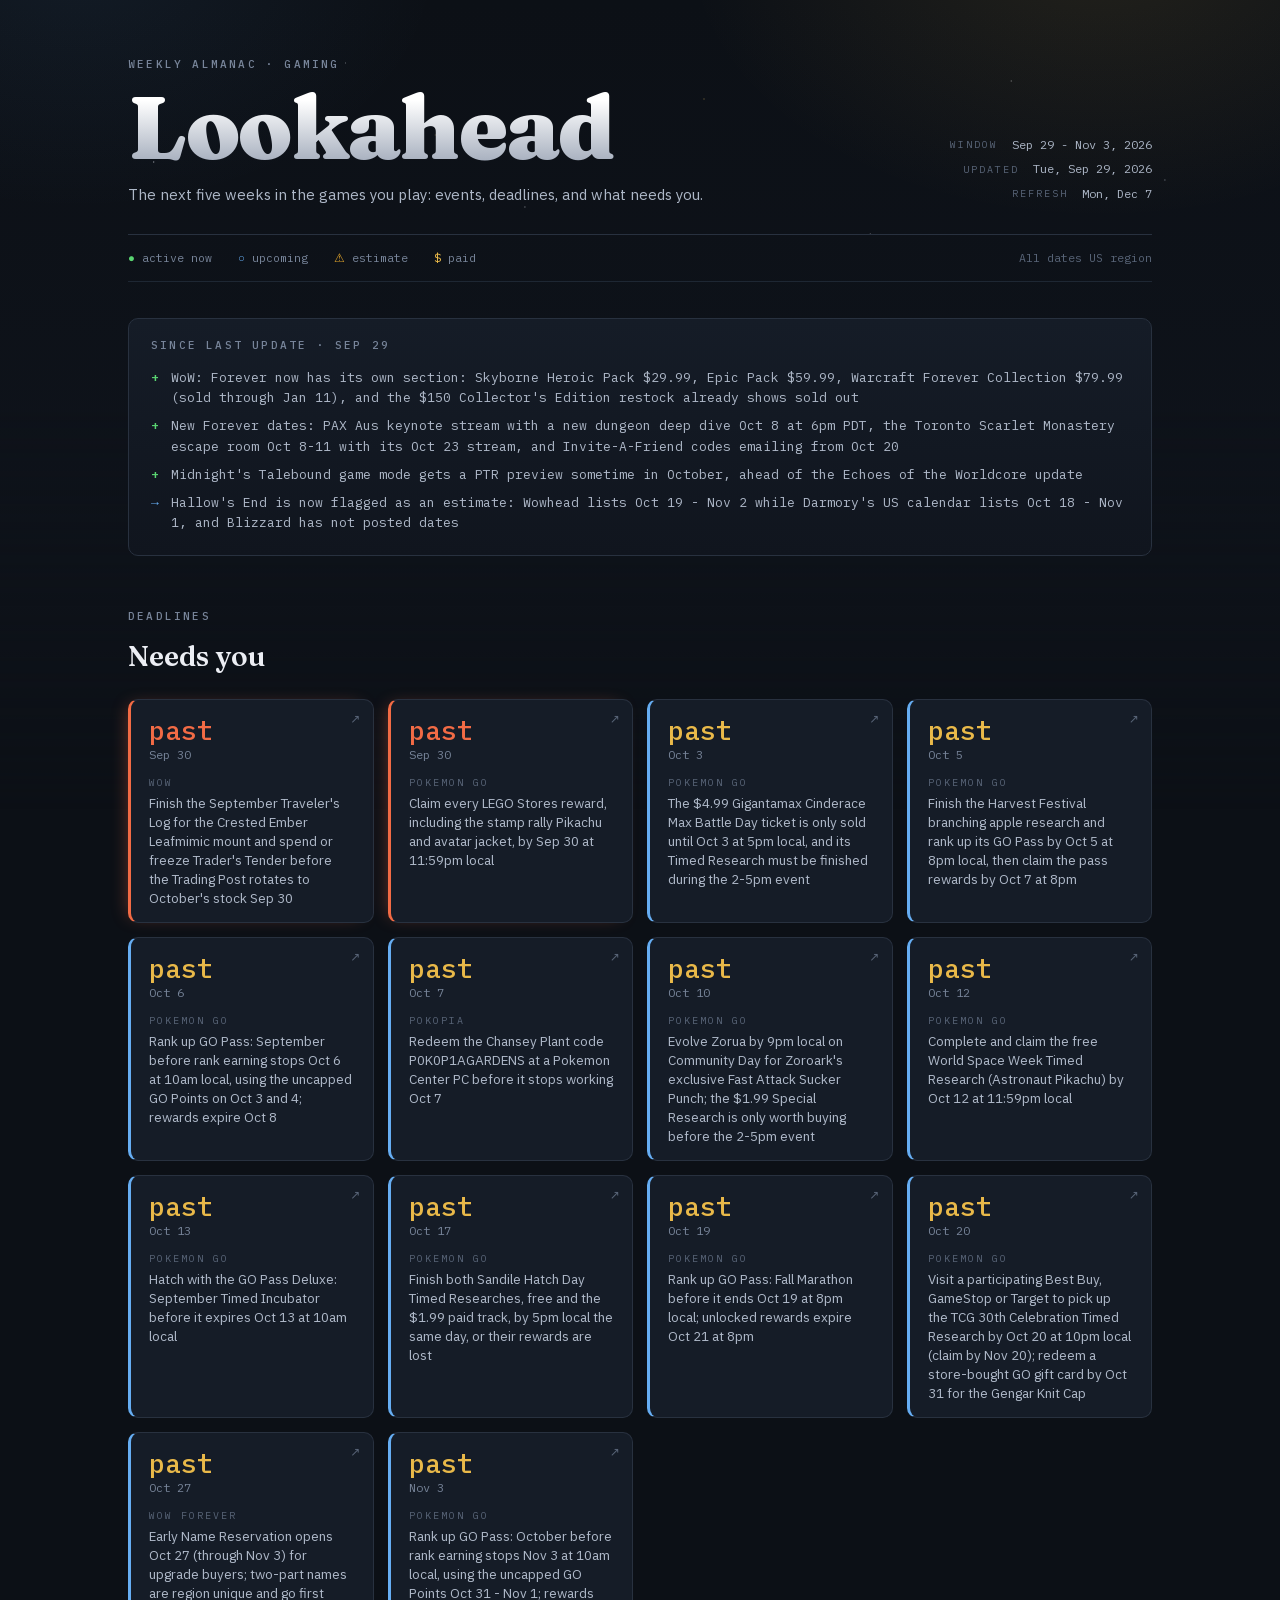
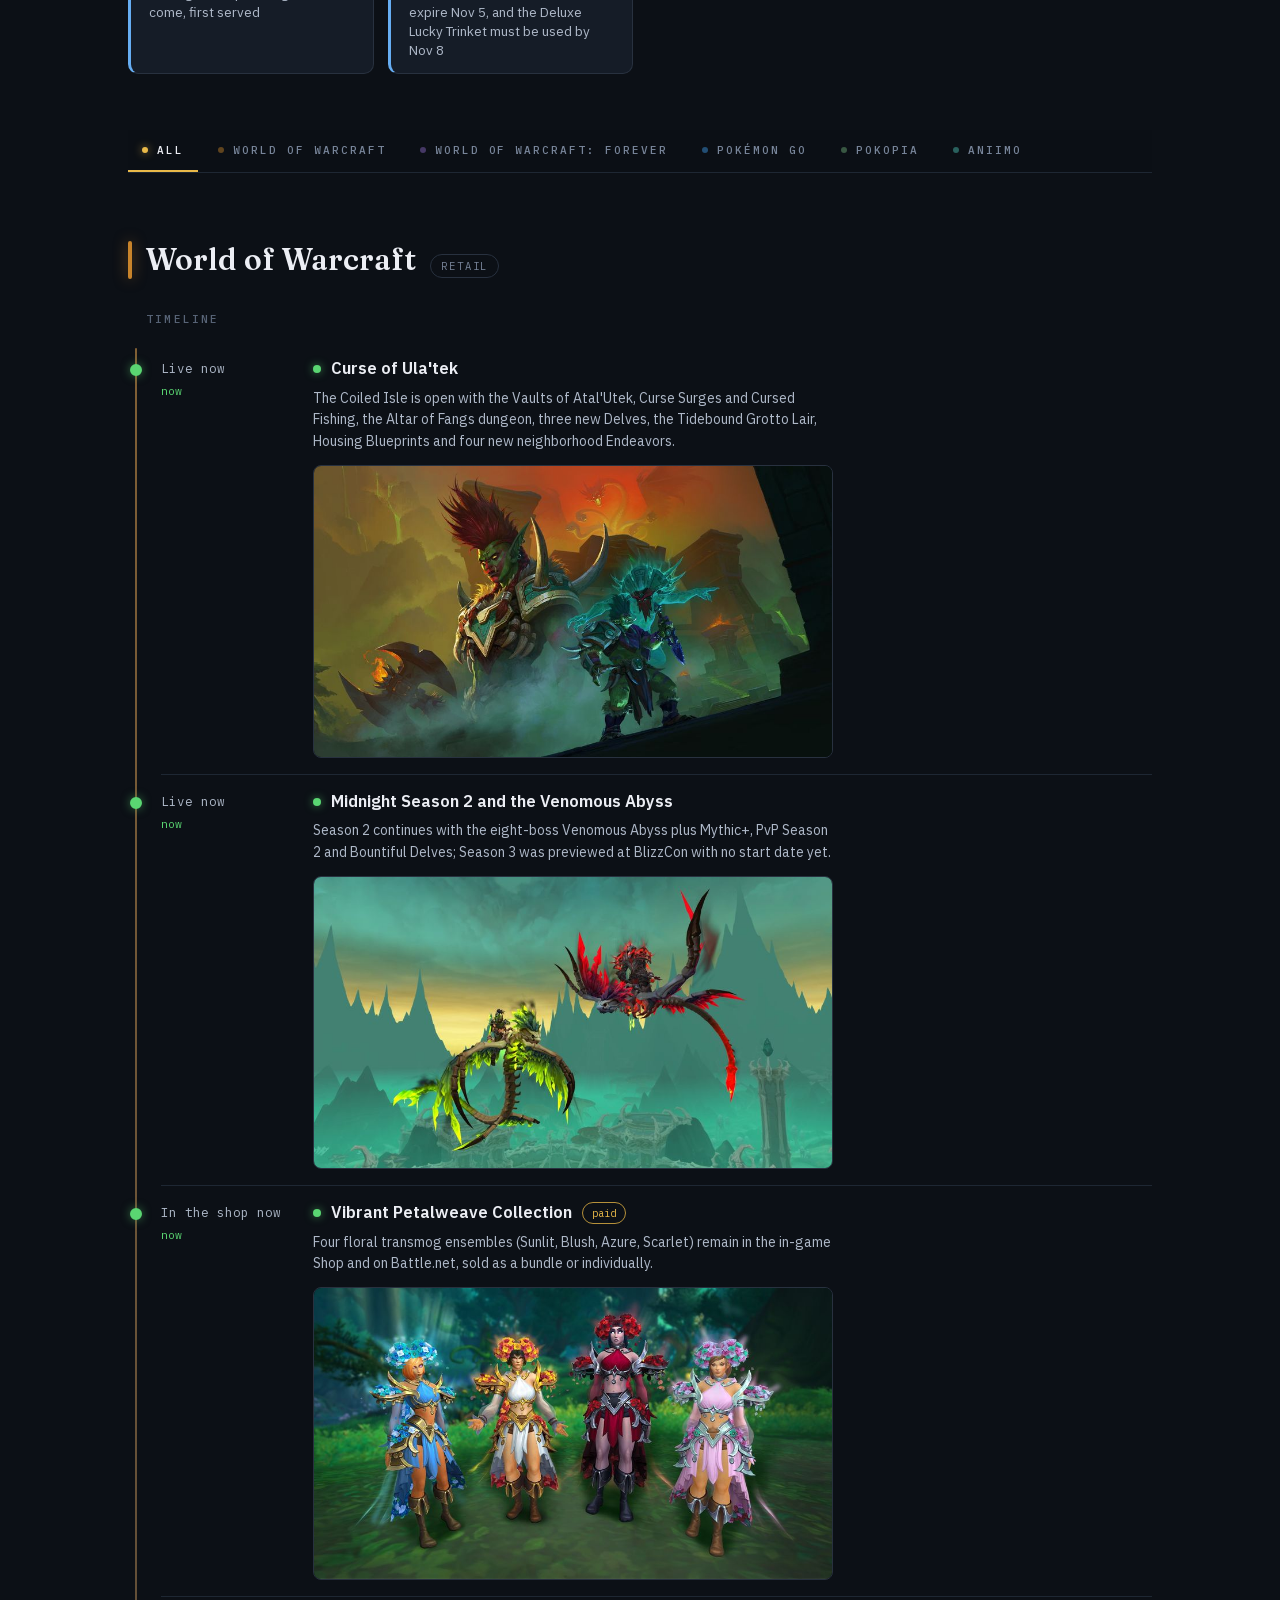
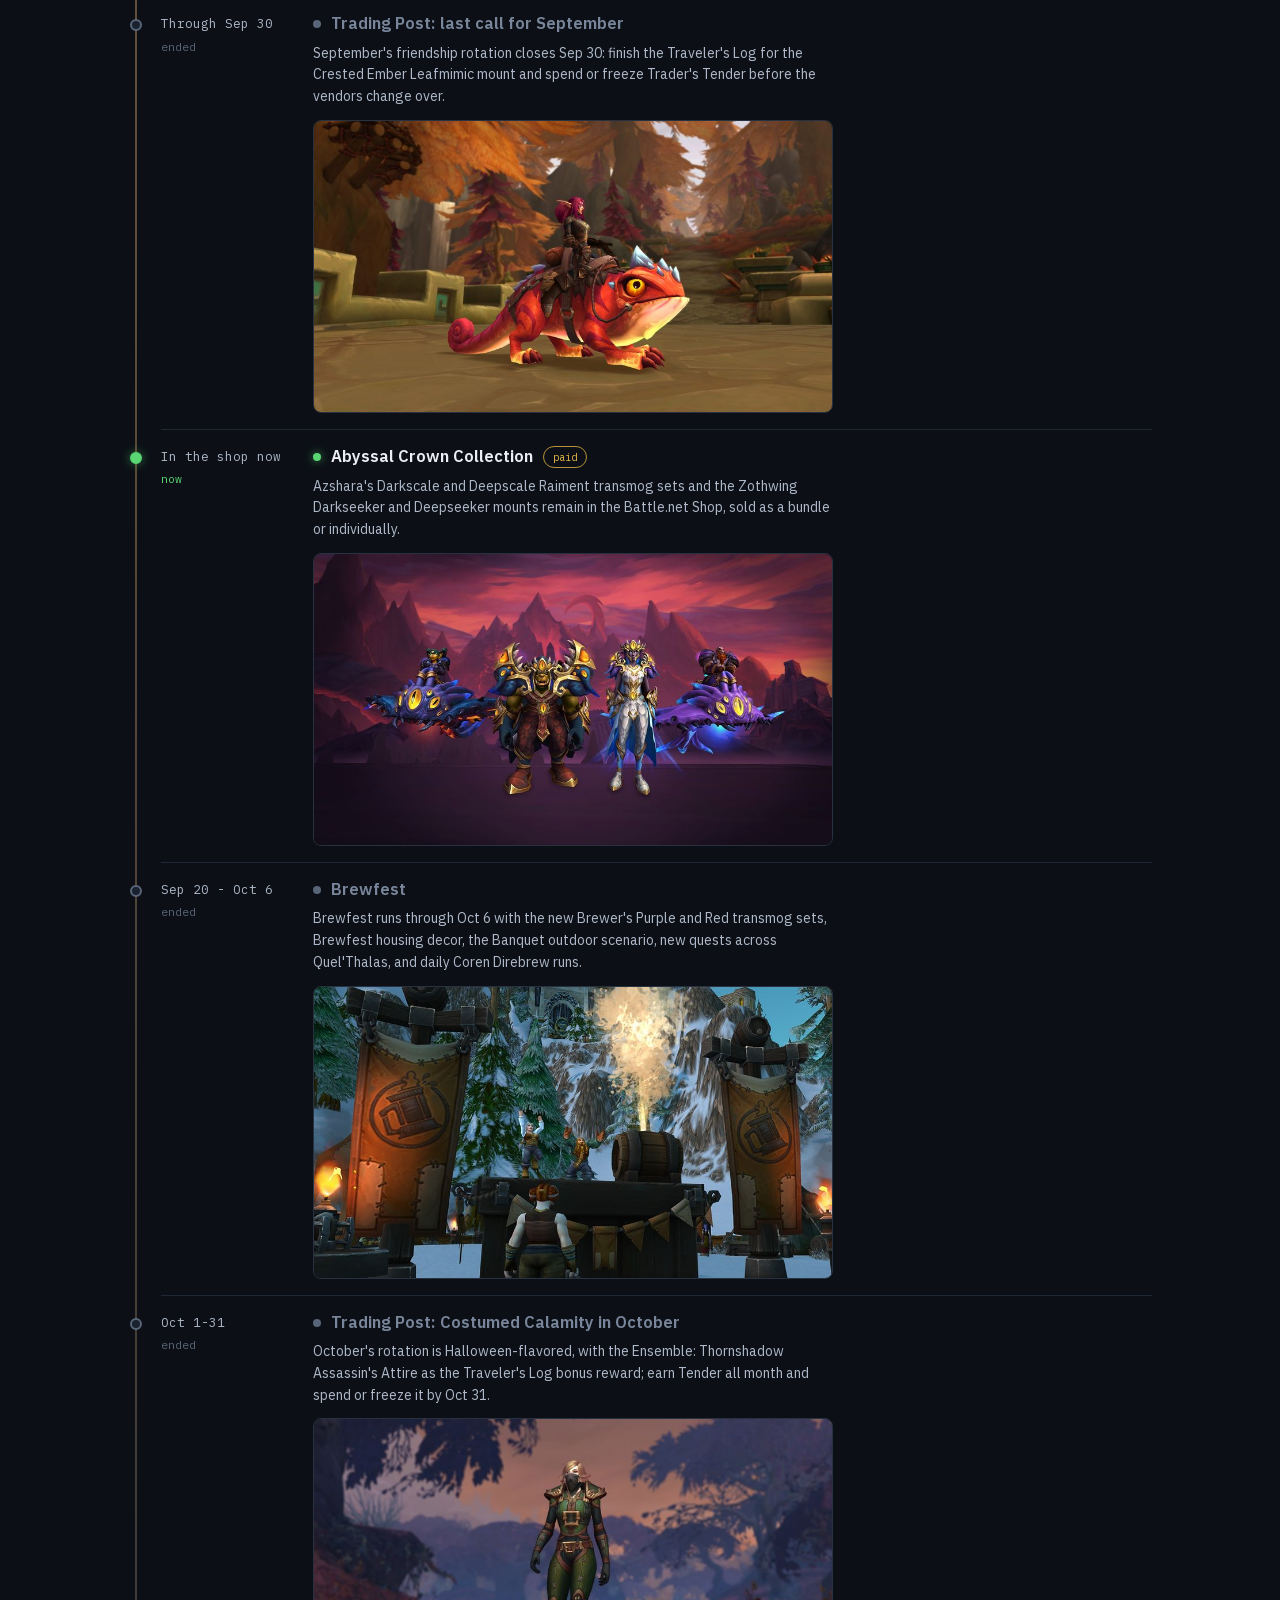
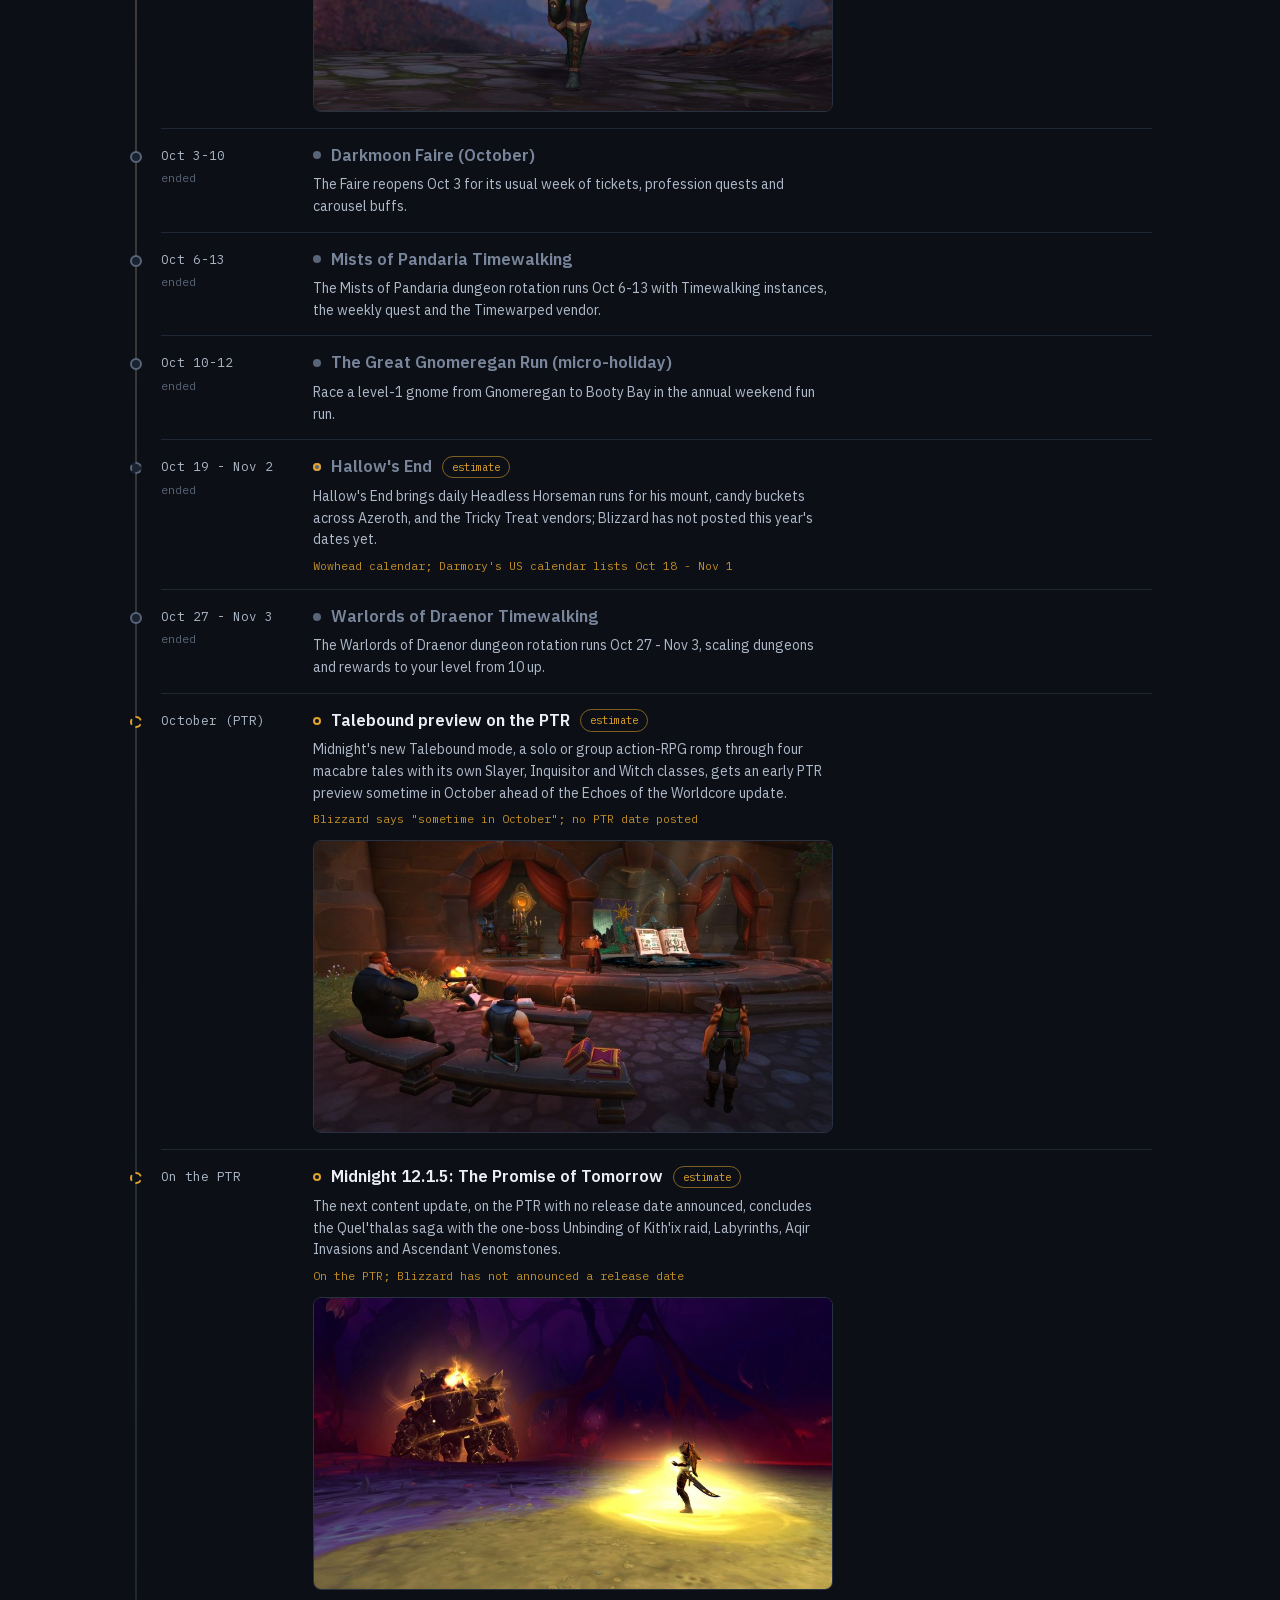
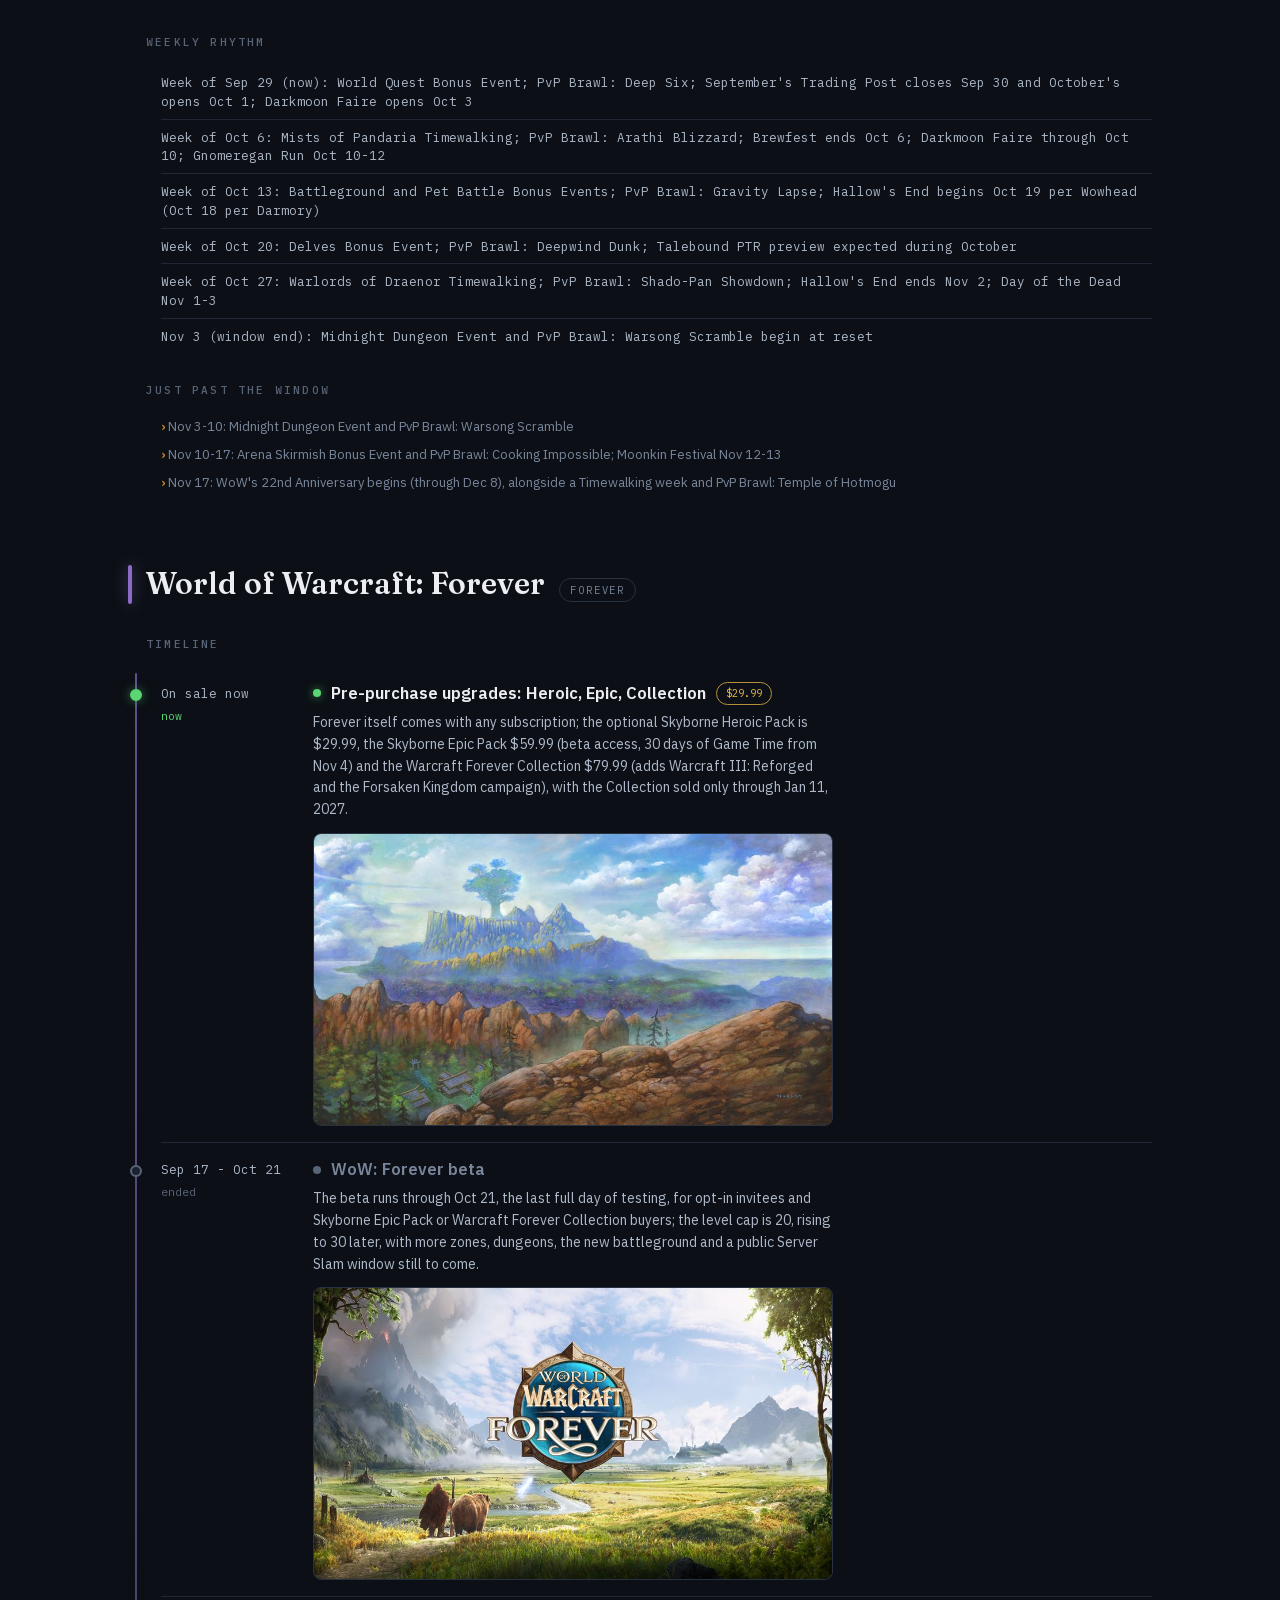
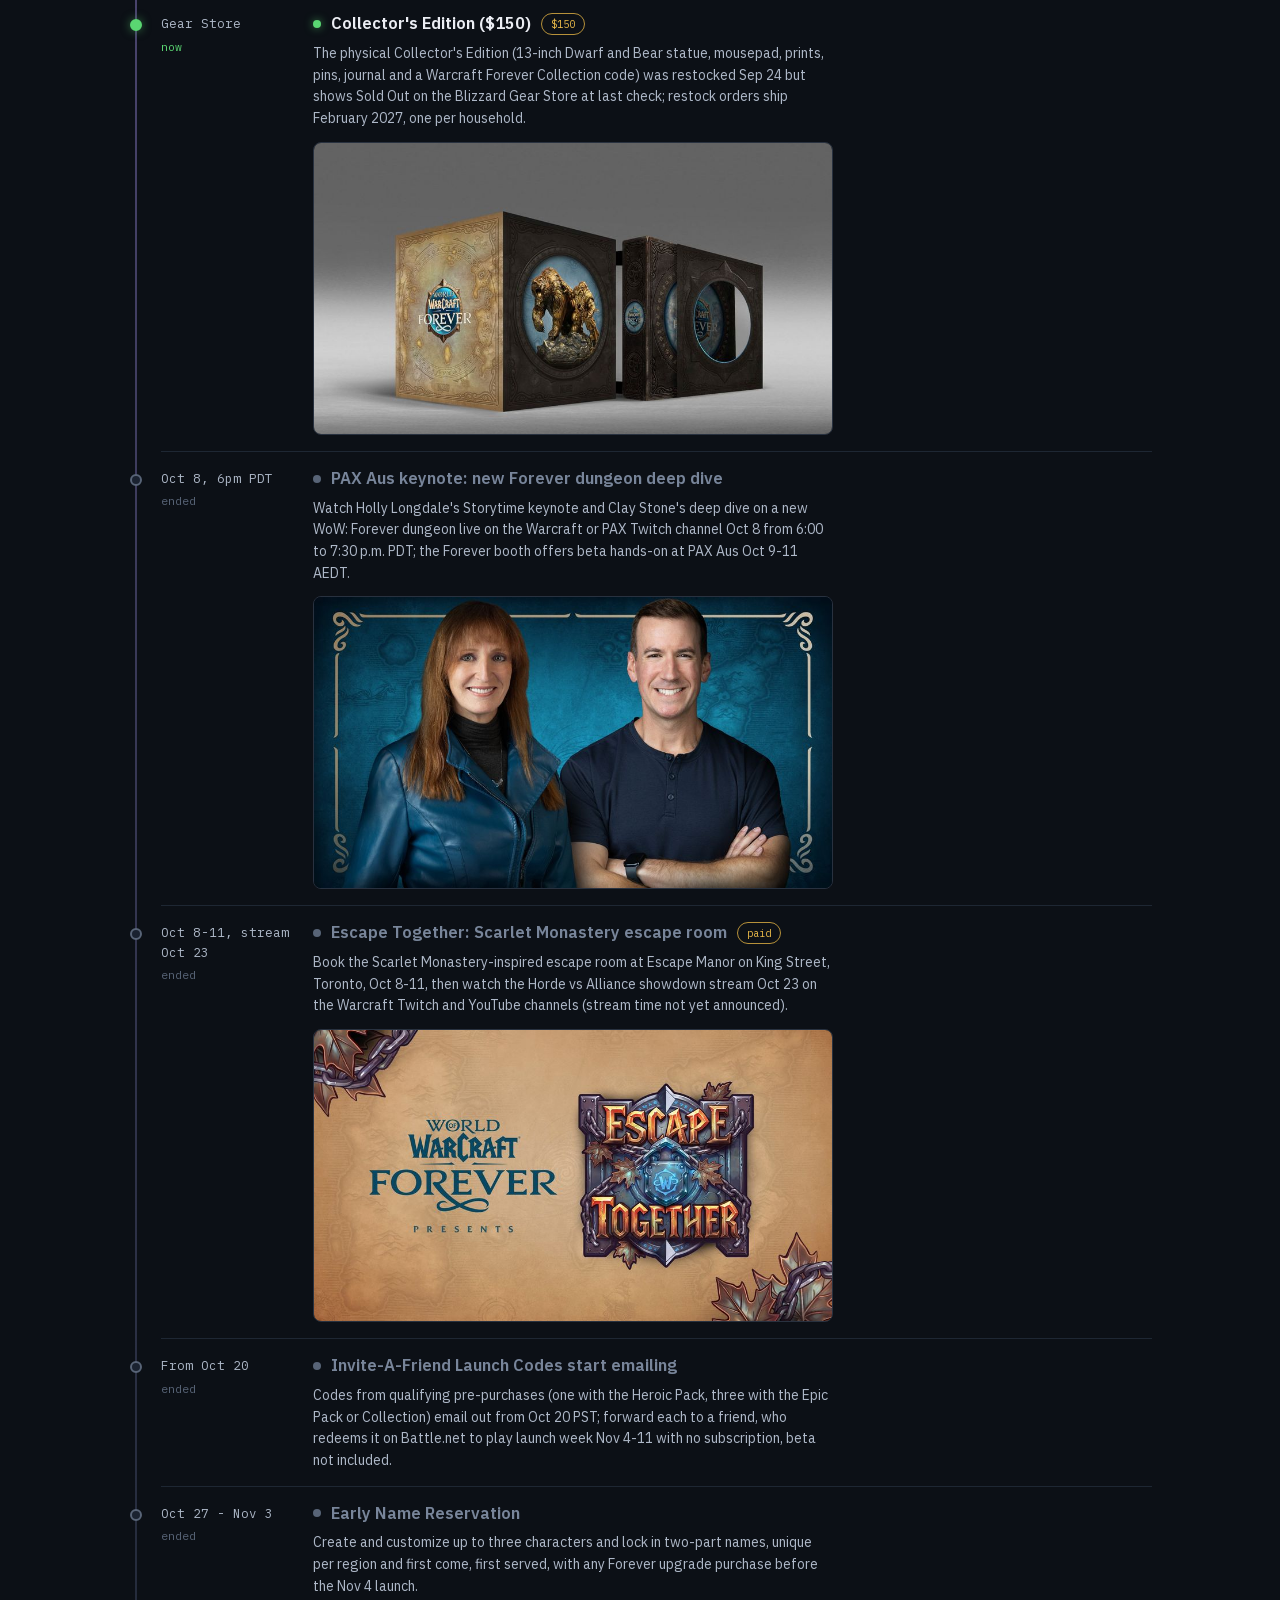
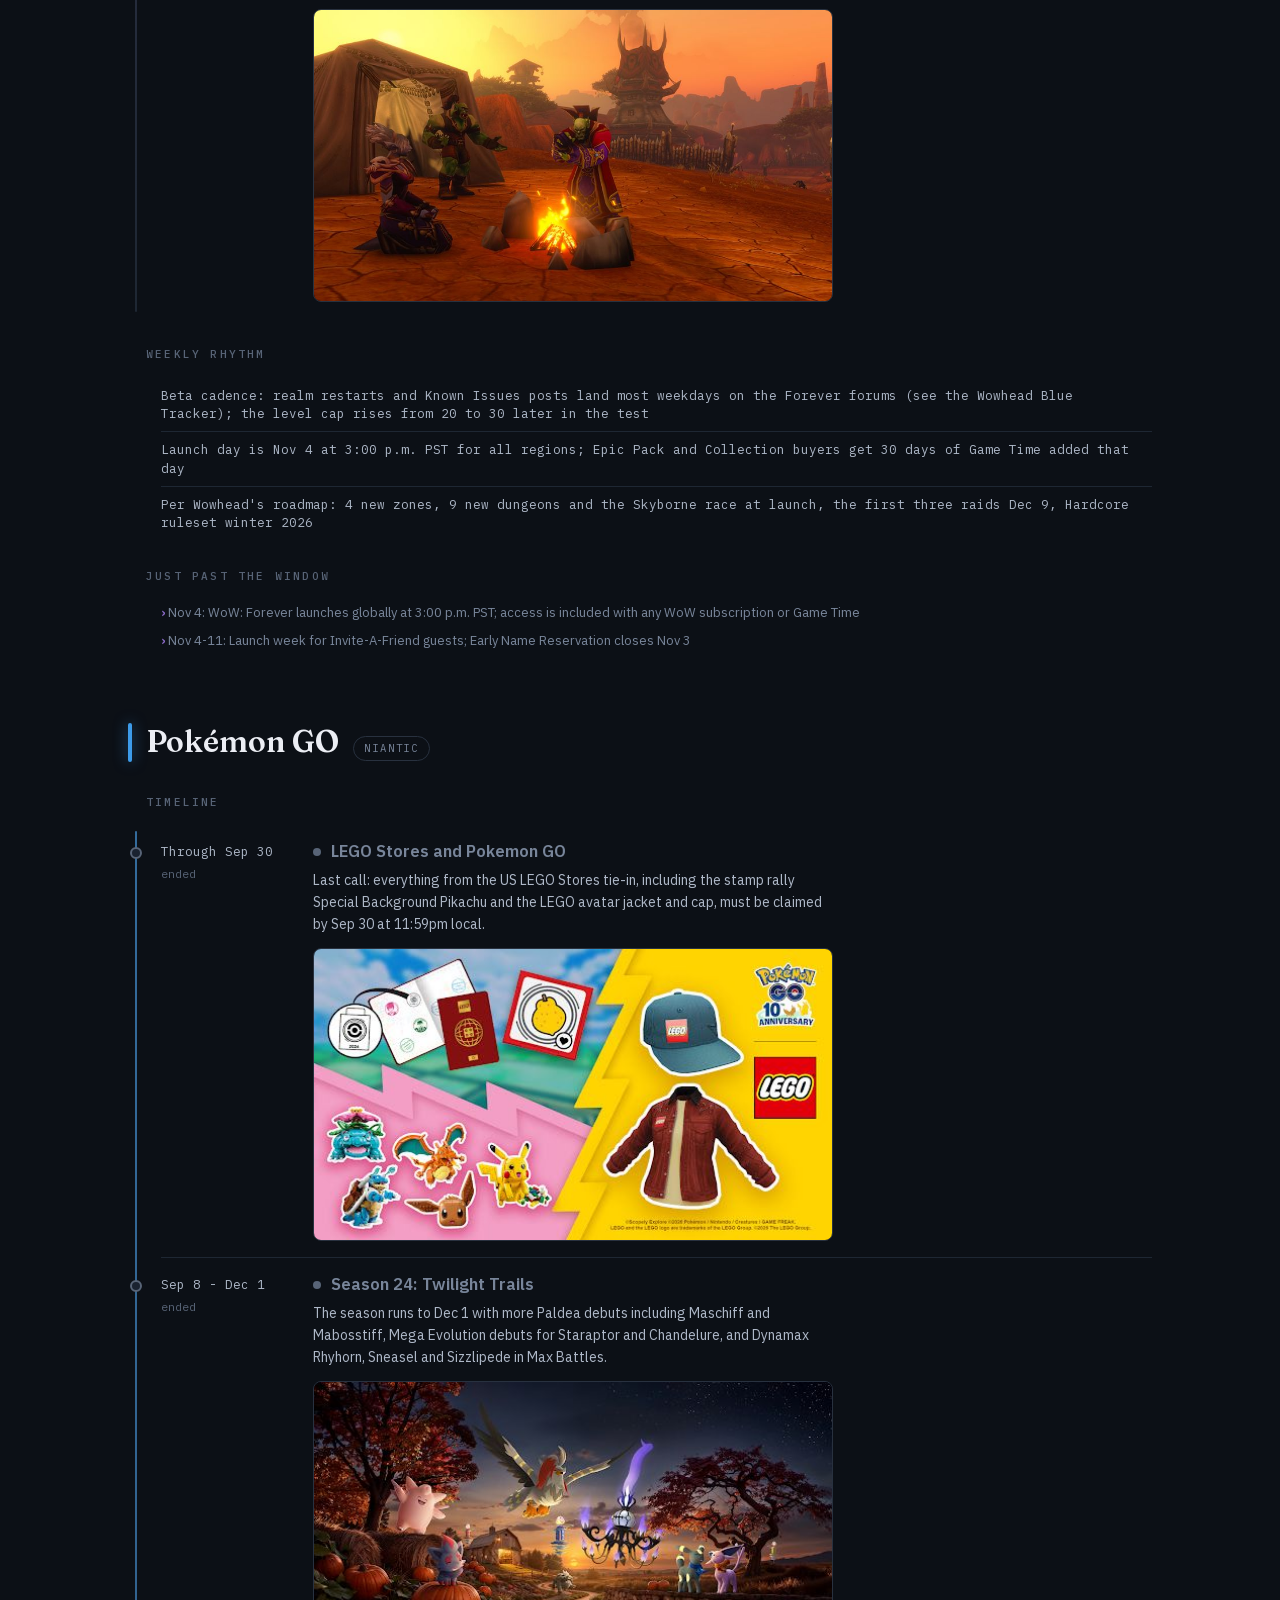
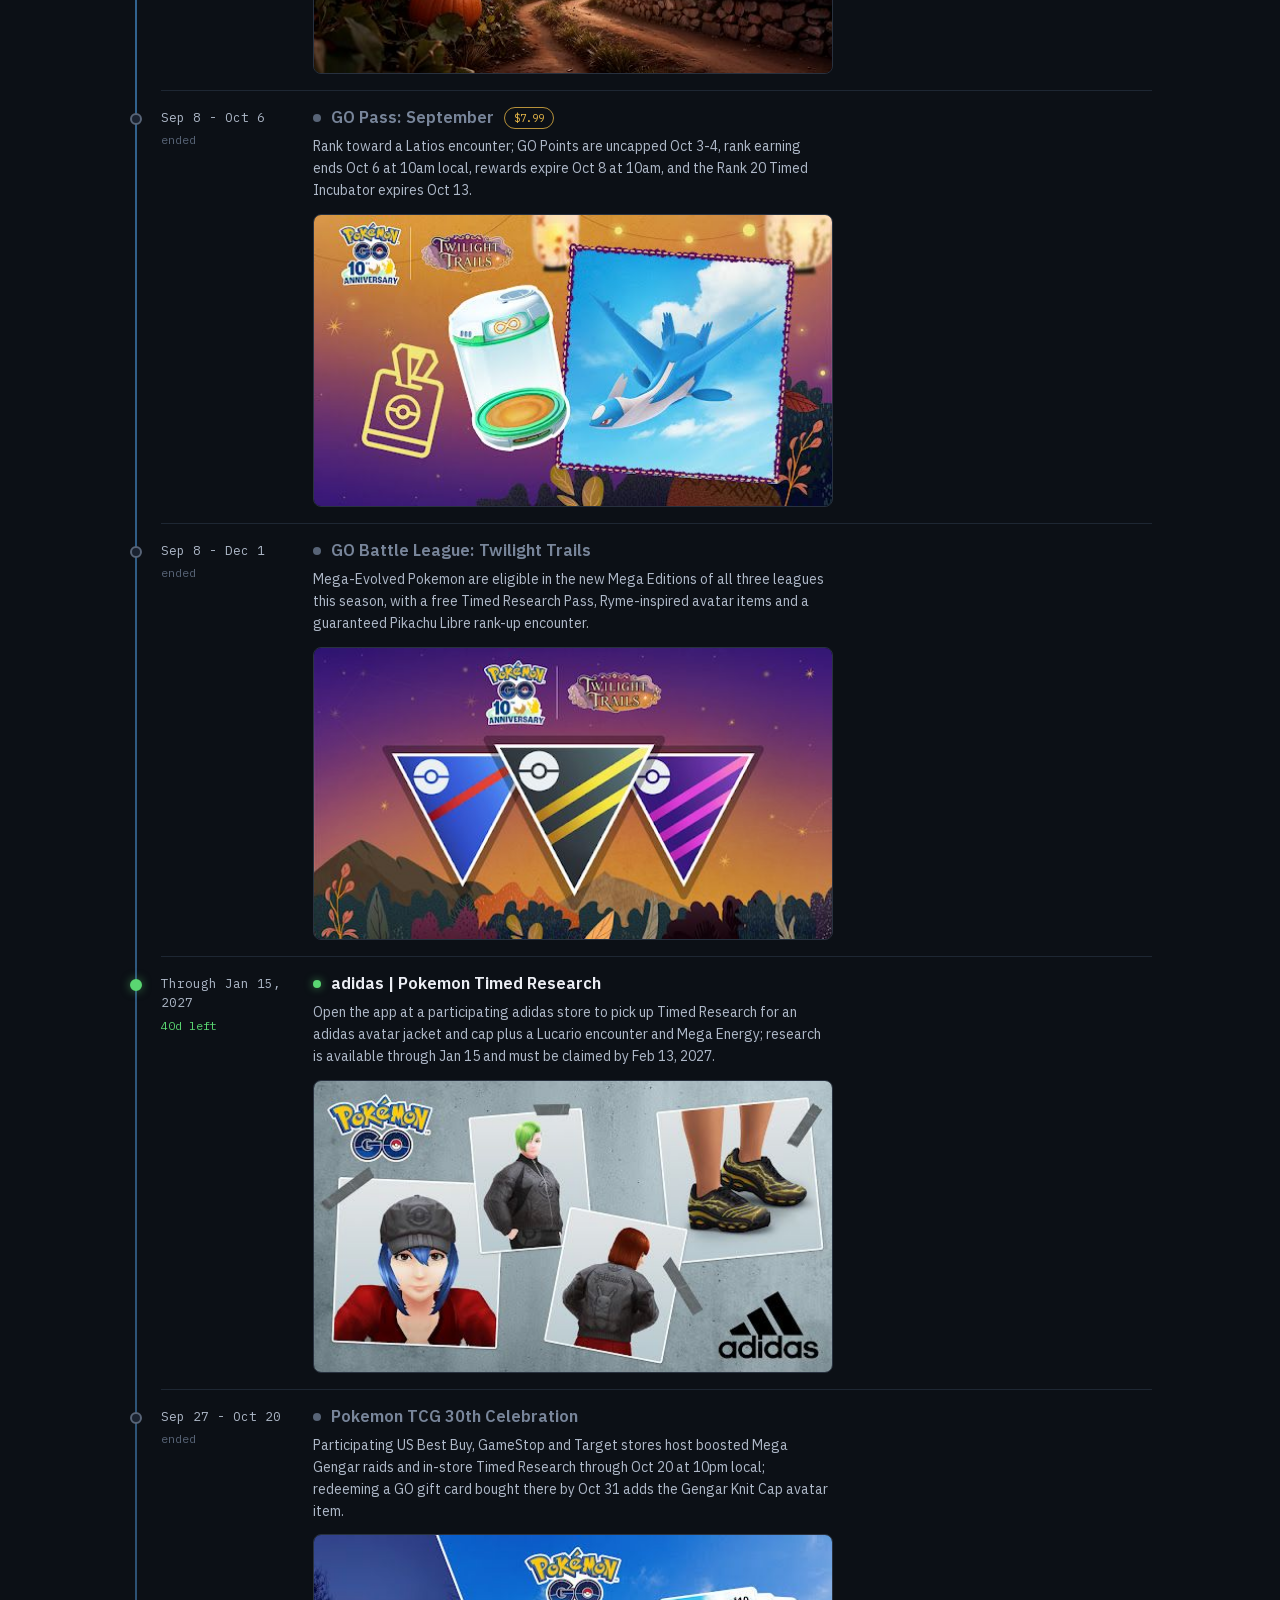
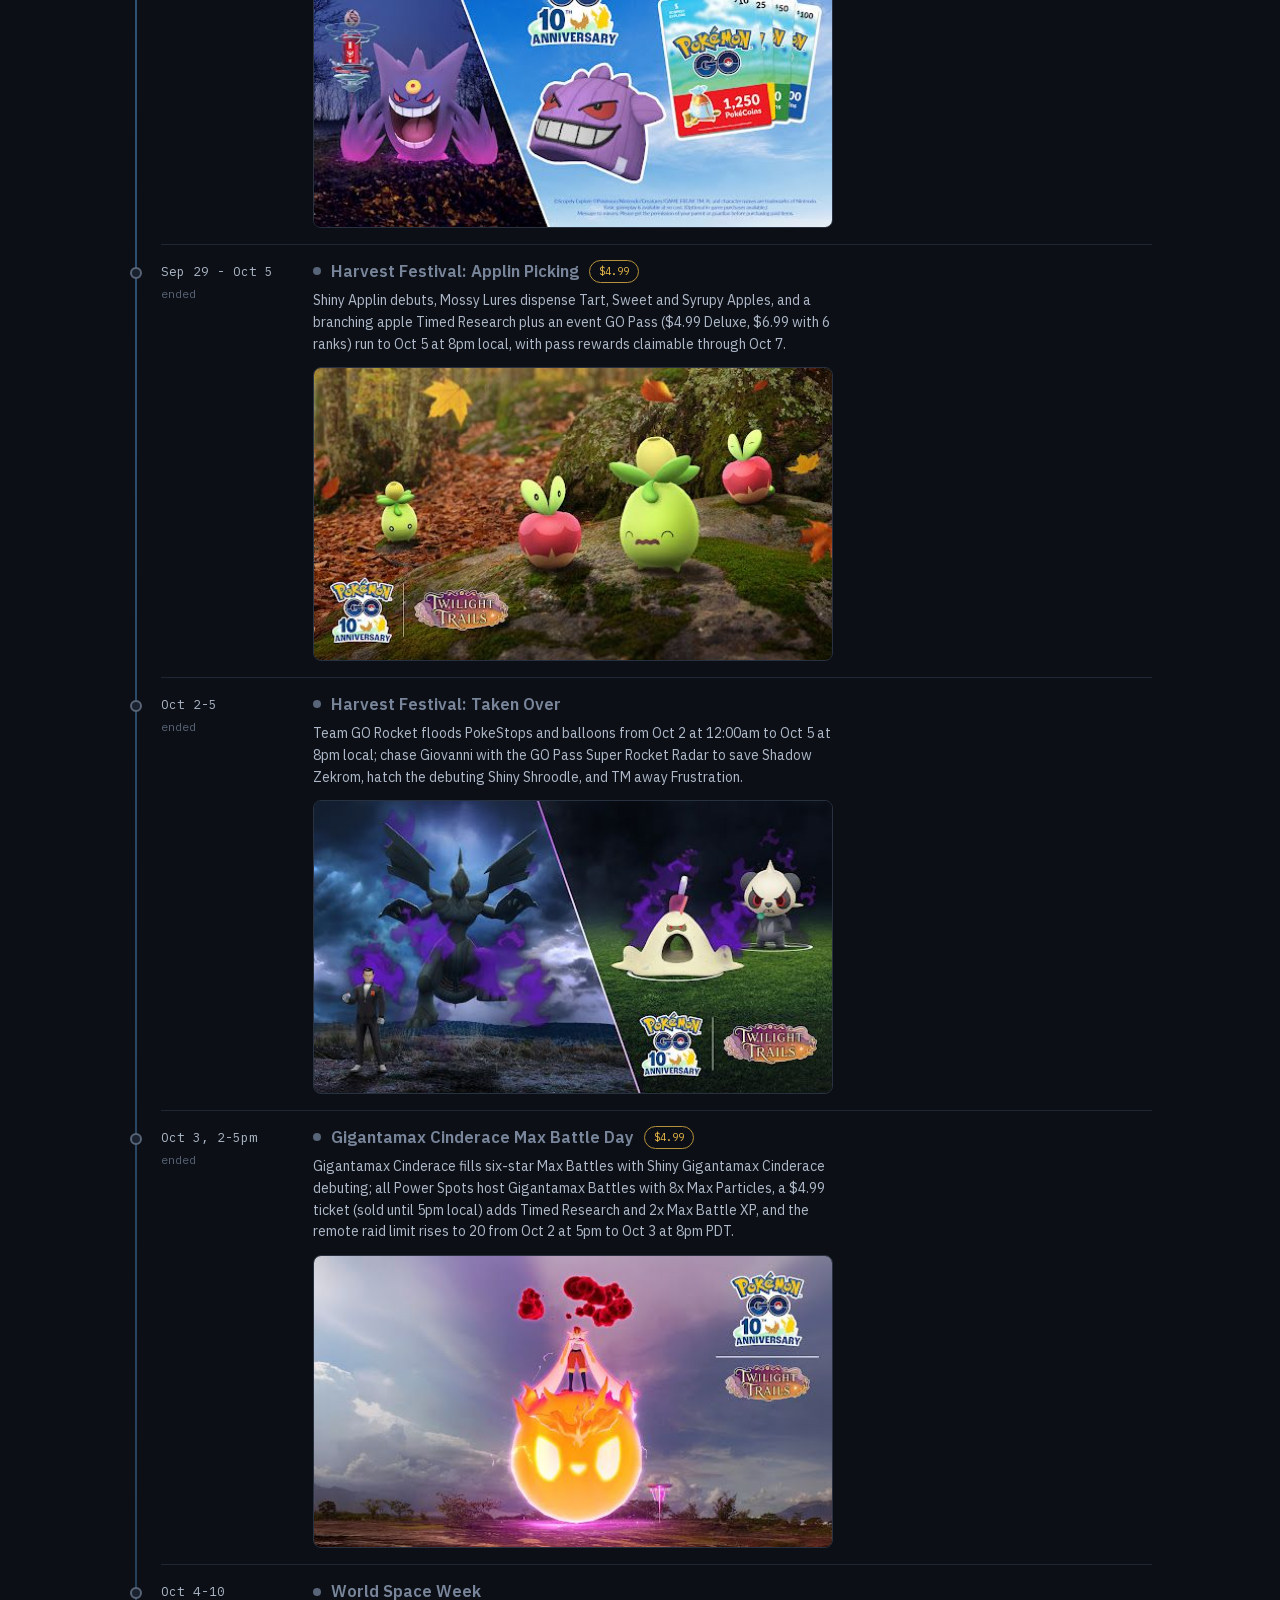
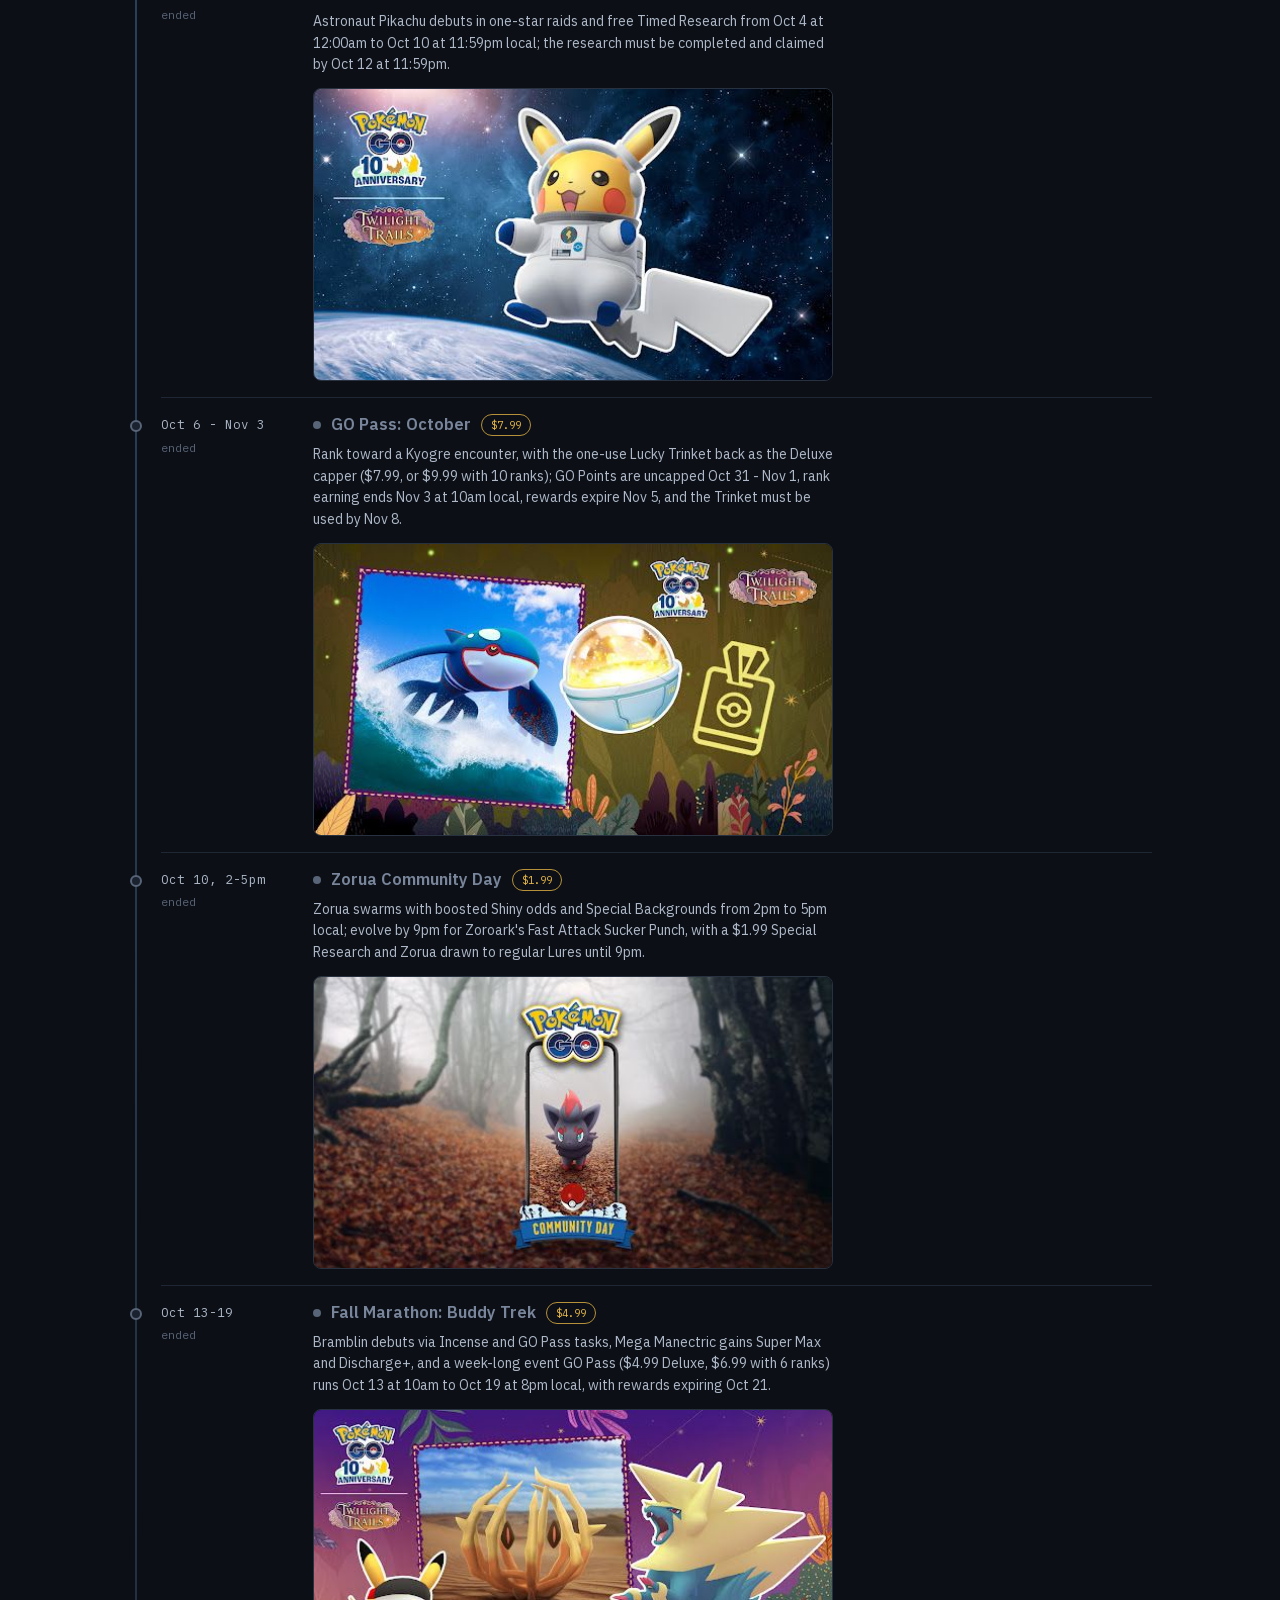
==== commit 39057a02: "Weekly update: Sep 29 - Nov 3, 2026 + WoW: Forever now has its own section: Skyborne Heroic Pack $29" ====
--- a/docs/index.html
+++ b/docs/index.html
@@ -34,12 +34,12 @@
   </div>
 
   <aside class="changelog reveal">
-    <p class="eyebrow">Since last update &middot; Sep 22</p>
+    <p class="eyebrow">Since last update &middot; Sep 29</p>
     <ul>
-      <li><span class="verb verb-add">+</span>Pokemon GO&#x27;s October is now fully detailed: GO Pass: October brings Kyogre and the Lucky Trinket Oct 6 - Nov 3, Fall Marathon debuts Bramblin, and Sandile headlines the Oct 17 Hatch Day</li>
-      <li><span class="verb verb-add">+</span>Pokemon TCG 30th Celebration runs at US Best Buy, GameStop and Target stores through Oct 20 with Mega Gengar raids and a gift card avatar bonus</li>
-      <li><span class="verb verb-add">+</span>WoW&#x27;s October Trading Post is up (Thornshadow Assassin&#x27;s Attire), and Halloween in GO now sits inside the window: Part I Oct 27, Part II Nov 1</li>
-      <li><span class="verb verb-rem">−</span>Gone: WoW&#x27;s BlizzCon Twitch drops and shop bundles, GO&#x27;s LEGO event (last claims Sep 30), and Pokopia&#x27;s Jump Rope Contest, which ended Sep 28 with nothing new announced</li>
+      <li><span class="verb verb-add">+</span>WoW: Forever now has its own section: Skyborne Heroic Pack $29.99, Epic Pack $59.99, Warcraft Forever Collection $79.99 (sold through Jan 11), and the $150 Collector&#x27;s Edition restock already shows sold out</li>
+      <li><span class="verb verb-add">+</span>New Forever dates: PAX Aus keynote stream with a new dungeon deep dive Oct 8 at 6pm PDT, the Toronto Scarlet Monastery escape room Oct 8-11 with its Oct 23 stream, and Invite-A-Friend codes emailing from Oct 20</li>
+      <li><span class="verb verb-add">+</span>Midnight&#x27;s Talebound game mode gets a PTR preview sometime in October, ahead of the Echoes of the Worldcore update</li>
+      <li><span class="verb verb-chg">→</span>Hallow&#x27;s End is now flagged as an estimate: Wowhead lists Oct 19 - Nov 2 while Darmory&#x27;s US calendar lists Oct 18 - Nov 1, and Blizzard has not posted dates</li>
     </ul>
   </aside>
 
@@ -135,8 +135,8 @@
         <span class="needs-arrow">&#8599;</span>
         <div class="needs-count" data-countdown>28d</div>
         <div class="needs-date">Oct 27</div>
-        <div class="needs-game">WoW</div>
-        <div class="needs-action">WoW: Forever Early Name Reservation opens Oct 27 (through Nov 3) for upgrade buyers; two-part names are region unique and go first come, first served</div>
+        <div class="needs-game">WoW Forever</div>
+        <div class="needs-action">Early Name Reservation opens Oct 27 (through Nov 3) for upgrade buyers; two-part names are region unique and go first come, first served</div>
       </a>
       <a class="needs-card" href="https://pokemongo.com/news/go-pass-october-2026" target="_blank" rel="noopener" data-deadline="2026-11-03">
         <span class="needs-arrow">&#8599;</span>
@@ -152,6 +152,7 @@
     <div class="game-tabs-row">
       <a class="tab" href="#all" data-tab="all">All</a>
       <a class="tab" href="#wow-retail" data-tab="wow-retail" style="--accent:#C8842B">World of Warcraft</a>
+      <a class="tab" href="#wow-forever" data-tab="wow-forever" style="--accent:#8C6BC8">World of Warcraft: Forever</a>
       <a class="tab" href="#pokemon-go" data-tab="pokemon-go" style="--accent:#3D9BE9">Pokémon GO</a>
       <a class="tab" href="#pokopia" data-tab="pokopia" style="--accent:#6FB07A">Pokopia</a>
       <a class="tab" href="#aniimo" data-tab="aniimo" style="--accent:#4EC3B5">Aniimo</a>
@@ -220,17 +221,6 @@
         <figure class="event-media"><img src="assets/img/8f37e43d60453ad8cd4eb718f02e26f5c477d5f9.jpg" alt="Abyssal Crown Collection" loading="lazy" decoding="async"></figure>
       </div>
     </article>
-    <article class="event state-active" data-start="2026-09-17" data-end="2026-10-21">
-      <div class="event-when">
-        <div class="event-dates">Through Oct 21</div>
-        <div class="event-count" data-countdown>22d left</div>
-      </div>
-      <div class="event-body">
-        <div class="event-head"><span class="state-dot" aria-hidden="true"></span><a class="event-title" href="https://worldofwarcraft.blizzard.com/en-us/news/24301508/pre-purchase-world-of-warcraft-forever-upgrades-and-begin-your-next-journey-in-azeroth" target="_blank" rel="noopener">WoW: Forever beta</a><span class="pill pill-price">paid</span></div>
-        <p class="event-detail">The beta runs through Oct 21 with access via the Skyborne Epic Pack or Warcraft Forever Collection, ahead of the Nov 4 global launch at 3:00 p.m. PST; the limited Collection bundle is sold through Jan 11, 2027.</p>
-        <figure class="event-media"><img src="assets/img/42201ae598ee66e033a5d2a390298fcaea04c554.jpg" alt="WoW: Forever beta" loading="lazy" decoding="async"></figure>
-      </div>
-    </article>
     <article class="event state-active" data-start="2026-09-20" data-end="2026-10-06">
       <div class="event-when">
         <div class="event-dates">Sep 20 - Oct 6</div>
@@ -283,14 +273,15 @@
         <p class="event-detail">Race a level-1 gnome from Gnomeregan to Booty Bay in the annual weekend fun run.</p>
       </div>
     </article>
-    <article class="event state-upcoming" data-start="2026-10-19" data-end="2026-11-02">
+    <article class="event state-upcoming is-estimate" data-start="2026-10-19" data-end="2026-11-02">
       <div class="event-when">
         <div class="event-dates">Oct 19 - Nov 2</div>
         <div class="event-count" data-countdown>in 20d</div>
       </div>
       <div class="event-body">
-        <div class="event-head"><span class="state-dot" aria-hidden="true"></span><a class="event-title" href="https://www.wowhead.com/event=324/hallows-end" target="_blank" rel="noopener">Hallow&#x27;s End</a></div>
-        <p class="event-detail">Hallow&#x27;s End runs Oct 19 - Nov 2 with daily Headless Horseman runs for his mount, candy buckets across Azeroth, and the Tricky Treat vendors.</p>
+        <div class="event-head"><span class="state-dot" aria-hidden="true"></span><a class="event-title" href="https://www.wowhead.com/event=324/hallows-end" target="_blank" rel="noopener">Hallow&#x27;s End</a><span class="pill pill-est">estimate</span></div>
+        <p class="event-detail">Hallow&#x27;s End brings daily Headless Horseman runs for his mount, candy buckets across Azeroth, and the Tricky Treat vendors; Blizzard has not posted this year&#x27;s dates yet.</p>
+        <p class="event-basis">Wowhead calendar; Darmory&#x27;s US calendar lists Oct 18 - Nov 1</p>
       </div>
     </article>
     <article class="event state-upcoming" data-start="2026-10-27" data-end="2026-11-03">
@@ -299,19 +290,19 @@
         <div class="event-count" data-countdown>in 28d</div>
       </div>
       <div class="event-body">
-        <div class="event-head"><span class="state-dot" aria-hidden="true"></span><a class="event-title" href="https://worldofwarcraft.blizzard.com/en-us/news/24301508/pre-purchase-world-of-warcraft-forever-upgrades-and-begin-your-next-journey-in-azeroth" target="_blank" rel="noopener">WoW: Forever Early Name Reservation</a><span class="pill pill-price">paid</span></div>
-        <p class="event-detail">Create and customize up to three characters and lock in two-part names, unique per region and first come, first served, with any Forever upgrade purchase before the Nov 4 launch.</p>
-        <figure class="event-media"><img src="assets/img/603a5a435bc5d81ec4443fa304ab3c0f23821a15.jpg" alt="WoW: Forever Early Name Reservation" loading="lazy" decoding="async"></figure>
-      </div>
-    </article>
-    <article class="event state-upcoming" data-start="2026-10-27" data-end="2026-11-03">
-      <div class="event-when">
-        <div class="event-dates">Oct 27 - Nov 3</div>
-        <div class="event-count" data-countdown>in 28d</div>
-      </div>
-      <div class="event-body">
         <div class="event-head"><span class="state-dot" aria-hidden="true"></span><a class="event-title" href="https://www.wowhead.com/event=1056/timewalking-dungeon-event" target="_blank" rel="noopener">Warlords of Draenor Timewalking</a></div>
         <p class="event-detail">The Warlords of Draenor dungeon rotation runs Oct 27 - Nov 3, scaling dungeons and rewards to your level from 10 up.</p>
+      </div>
+    </article>
+    <article class="event state-upcoming is-estimate">
+      <div class="event-when">
+        <div class="event-dates">October (PTR)</div>
+      </div>
+      <div class="event-body">
+        <div class="event-head"><span class="state-dot" aria-hidden="true"></span><a class="event-title" href="https://worldofwarcraft.blizzard.com/en-us/news/24302576" target="_blank" rel="noopener">Talebound preview on the PTR</a><span class="pill pill-est">estimate</span></div>
+        <p class="event-detail">Midnight&#x27;s new Talebound mode, a solo or group action-RPG romp through four macabre tales with its own Slayer, Inquisitor and Witch classes, gets an early PTR preview sometime in October ahead of the Echoes of the Worldcore update.</p>
+        <p class="event-basis">Blizzard says &quot;sometime in October&quot;; no PTR date posted</p>
+        <figure class="event-media"><img src="assets/img/912771cd1cf7b02a07151b6be98ae8b4e4763831.jpg" alt="Talebound preview on the PTR" loading="lazy" decoding="async"></figure>
       </div>
     </article>
     <article class="event state-upcoming is-estimate">
@@ -330,17 +321,112 @@
     <ul class="rhythm">
       <li>Week of Sep 29 (now): World Quest Bonus Event; PvP Brawl: Deep Six; September&#x27;s Trading Post closes Sep 30 and October&#x27;s opens Oct 1; Darkmoon Faire opens Oct 3</li>
       <li>Week of Oct 6: Mists of Pandaria Timewalking; PvP Brawl: Arathi Blizzard; Brewfest ends Oct 6; Darkmoon Faire through Oct 10; Gnomeregan Run Oct 10-12</li>
-      <li>Week of Oct 13: Battleground and Pet Battle Bonus Events; PvP Brawl: Gravity Lapse; Hallow&#x27;s End begins Oct 19</li>
-      <li>Week of Oct 20: Delves Bonus Event; PvP Brawl: Deepwind Dunk; WoW: Forever beta ends Oct 21 and Invite-A-Friend launch codes start emailing Oct 20</li>
-      <li>Week of Oct 27: Warlords of Draenor Timewalking; PvP Brawl: Shado-Pan Showdown; Early Name Reservation Oct 27 - Nov 3; Hallow&#x27;s End ends Nov 2; Day of the Dead Nov 1-3</li>
-      <li>Nov 3 (window end): Midnight Dungeon Event and PvP Brawl: Warsong Scramble begin at reset, the day before WoW: Forever launches</li>
+      <li>Week of Oct 13: Battleground and Pet Battle Bonus Events; PvP Brawl: Gravity Lapse; Hallow&#x27;s End begins Oct 19 per Wowhead (Oct 18 per Darmory)</li>
+      <li>Week of Oct 20: Delves Bonus Event; PvP Brawl: Deepwind Dunk; Talebound PTR preview expected during October</li>
+      <li>Week of Oct 27: Warlords of Draenor Timewalking; PvP Brawl: Shado-Pan Showdown; Hallow&#x27;s End ends Nov 2; Day of the Dead Nov 1-3</li>
+      <li>Nov 3 (window end): Midnight Dungeon Event and PvP Brawl: Warsong Scramble begin at reset</li>
     </ul>
     <p class="group-label">Just past the window</p>
     <ul class="past-window">
       <li>Nov 3-10: Midnight Dungeon Event and PvP Brawl: Warsong Scramble</li>
-      <li>Nov 4: WoW: Forever launches globally at 3:00 p.m. PST; Invite-A-Friend guests can play Nov 4-11</li>
       <li>Nov 10-17: Arena Skirmish Bonus Event and PvP Brawl: Cooking Impossible; Moonkin Festival Nov 12-13</li>
-      <li>Nov 17: WoW&#x27;s 22nd Anniversary begins (through Dec 8)</li>
+      <li>Nov 17: WoW&#x27;s 22nd Anniversary begins (through Dec 8), alongside a Timewalking week and PvP Brawl: Temple of Hotmogu</li>
+    </ul>
+  </section>
+  <section class="game reveal" id="game-wow-forever" data-game="wow-forever" style="--accent:#8C6BC8">
+    <header class="game-head" title="Show only this game">
+      <h2 class="game-name">World of Warcraft: Forever</h2>
+      <span class="game-tag">Forever</span>
+    </header>
+    <p class="group-label">Timeline</p>
+    <div class="timeline">
+    <article class="event state-active" data-start="2026-09-12">
+      <div class="event-when">
+        <div class="event-dates">On sale now</div>
+        <div class="event-count" data-countdown>now</div>
+      </div>
+      <div class="event-body">
+        <div class="event-head"><span class="state-dot" aria-hidden="true"></span><a class="event-title" href="https://worldofwarcraft.blizzard.com/en-us/news/24301508/pre-purchase-world-of-warcraft-forever-upgrades-and-begin-your-next-journey-in-azeroth" target="_blank" rel="noopener">Pre-purchase upgrades: Heroic, Epic, Collection</a><span class="pill pill-price">$29.99</span></div>
+        <p class="event-detail">Forever itself comes with any subscription; the optional Skyborne Heroic Pack is $29.99, the Skyborne Epic Pack $59.99 (beta access, 30 days of Game Time from Nov 4) and the Warcraft Forever Collection $79.99 (adds Warcraft III: Reforged and the Forsaken Kingdom campaign), with the Collection sold only through Jan 11, 2027.</p>
+        <figure class="event-media"><img src="assets/img/42201ae598ee66e033a5d2a390298fcaea04c554.jpg" alt="Pre-purchase upgrades: Heroic, Epic, Collection" loading="lazy" decoding="async"></figure>
+      </div>
+    </article>
+    <article class="event state-active" data-start="2026-09-17" data-end="2026-10-21">
+      <div class="event-when">
+        <div class="event-dates">Sep 17 - Oct 21</div>
+        <div class="event-count" data-countdown>22d left</div>
+      </div>
+      <div class="event-body">
+        <div class="event-head"><span class="state-dot" aria-hidden="true"></span><a class="event-title" href="https://worldofwarcraft.blizzard.com/en-us/news/24304160/the-world-of-warcraft-forever-beta-now-live" target="_blank" rel="noopener">WoW: Forever beta</a></div>
+        <p class="event-detail">The beta runs through Oct 21, the last full day of testing, for opt-in invitees and Skyborne Epic Pack or Warcraft Forever Collection buyers; the level cap is 20, rising to 30 later, with more zones, dungeons, the new battleground and a public Server Slam window still to come.</p>
+        <figure class="event-media"><img src="assets/img/30ddffd8fc32e58ab19cc0eae2cc30383e74ce80.jpg" alt="WoW: Forever beta" loading="lazy" decoding="async"></figure>
+      </div>
+    </article>
+    <article class="event state-active" data-start="2026-09-24">
+      <div class="event-when">
+        <div class="event-dates">Gear Store</div>
+        <div class="event-count" data-countdown>now</div>
+      </div>
+      <div class="event-body">
+        <div class="event-head"><span class="state-dot" aria-hidden="true"></span><a class="event-title" href="https://worldofwarcraft.blizzard.com/en-us/news/24302498/updated-924-pre-purchase-the-world-of-warcraft-forever-collectors-edition" target="_blank" rel="noopener">Collector&#x27;s Edition ($150)</a><span class="pill pill-price">$150</span></div>
+        <p class="event-detail">The physical Collector&#x27;s Edition (13-inch Dwarf and Bear statue, mousepad, prints, pins, journal and a Warcraft Forever Collection code) was restocked Sep 24 but shows Sold Out on the Blizzard Gear Store at last check; restock orders ship February 2027, one per household.</p>
+        <figure class="event-media"><img src="assets/img/b9fbd24d96272bbaef53f723489e9c198aa89747.jpg" alt="Collector&#x27;s Edition ($150)" loading="lazy" decoding="async"></figure>
+      </div>
+    </article>
+    <article class="event state-upcoming" data-start="2026-10-08" data-end="2026-10-08">
+      <div class="event-when">
+        <div class="event-dates">Oct 8, 6pm PDT</div>
+        <div class="event-count" data-countdown>in 9d</div>
+      </div>
+      <div class="event-body">
+        <div class="event-head"><span class="state-dot" aria-hidden="true"></span><a class="event-title" href="https://worldofwarcraft.blizzard.com/en-us/news/24302503/watch-holly-longdale-and-clay-stones-keynote-presentations-live-from-pax-aus-9-11-october" target="_blank" rel="noopener">PAX Aus keynote: new Forever dungeon deep dive</a></div>
+        <p class="event-detail">Watch Holly Longdale&#x27;s Storytime keynote and Clay Stone&#x27;s deep dive on a new WoW: Forever dungeon live on the Warcraft or PAX Twitch channel Oct 8 from 6:00 to 7:30 p.m. PDT; the Forever booth offers beta hands-on at PAX Aus Oct 9-11 AEDT.</p>
+        <figure class="event-media"><img src="assets/img/10320c61af75d77a07a4f922b1fa3fe729f19d78.jpg" alt="PAX Aus keynote: new Forever dungeon deep dive" loading="lazy" decoding="async"></figure>
+      </div>
+    </article>
+    <article class="event state-upcoming" data-start="2026-10-08" data-end="2026-10-23">
+      <div class="event-when">
+        <div class="event-dates">Oct 8-11, stream Oct 23</div>
+        <div class="event-count" data-countdown>in 9d</div>
+      </div>
+      <div class="event-body">
+        <div class="event-head"><span class="state-dot" aria-hidden="true"></span><a class="event-title" href="https://worldofwarcraft.blizzard.com/en-us/news/24302094/world-of-warcraft-forever-escape-together-comes-to-toronto" target="_blank" rel="noopener">Escape Together: Scarlet Monastery escape room</a><span class="pill pill-price">paid</span></div>
+        <p class="event-detail">Book the Scarlet Monastery-inspired escape room at Escape Manor on King Street, Toronto, Oct 8-11, then watch the Horde vs Alliance showdown stream Oct 23 on the Warcraft Twitch and YouTube channels (stream time not yet announced).</p>
+        <figure class="event-media"><img src="assets/img/0f542e11e4bdd8cb93374d6d224c43c3d36bde9f.jpg" alt="Escape Together: Scarlet Monastery escape room" loading="lazy" decoding="async"></figure>
+      </div>
+    </article>
+    <article class="event state-upcoming" data-start="2026-10-20" data-end="2026-11-11">
+      <div class="event-when">
+        <div class="event-dates">From Oct 20</div>
+        <div class="event-count" data-countdown>in 21d</div>
+      </div>
+      <div class="event-body">
+        <div class="event-head"><span class="state-dot" aria-hidden="true"></span><a class="event-title" href="https://worldofwarcraft.blizzard.com/en-us/news/24301508/pre-purchase-world-of-warcraft-forever-upgrades-and-begin-your-next-journey-in-azeroth" target="_blank" rel="noopener">Invite-A-Friend Launch Codes start emailing</a></div>
+        <p class="event-detail">Codes from qualifying pre-purchases (one with the Heroic Pack, three with the Epic Pack or Collection) email out from Oct 20 PST; forward each to a friend, who redeems it on Battle.net to play launch week Nov 4-11 with no subscription, beta not included.</p>
+      </div>
+    </article>
+    <article class="event state-upcoming" data-start="2026-10-27" data-end="2026-11-03">
+      <div class="event-when">
+        <div class="event-dates">Oct 27 - Nov 3</div>
+        <div class="event-count" data-countdown>in 28d</div>
+      </div>
+      <div class="event-body">
+        <div class="event-head"><span class="state-dot" aria-hidden="true"></span><a class="event-title" href="https://worldofwarcraft.blizzard.com/en-us/news/24301508/pre-purchase-world-of-warcraft-forever-upgrades-and-begin-your-next-journey-in-azeroth" target="_blank" rel="noopener">Early Name Reservation</a></div>
+        <p class="event-detail">Create and customize up to three characters and lock in two-part names, unique per region and first come, first served, with any Forever upgrade purchase before the Nov 4 launch.</p>
+        <figure class="event-media"><img src="assets/img/603a5a435bc5d81ec4443fa304ab3c0f23821a15.jpg" alt="Early Name Reservation" loading="lazy" decoding="async"></figure>
+      </div>
+    </article>
+    </div>
+    <p class="group-label">Weekly rhythm</p>
+    <ul class="rhythm">
+      <li>Beta cadence: realm restarts and Known Issues posts land most weekdays on the Forever forums (see the Wowhead Blue Tracker); the level cap rises from 20 to 30 later in the test</li>
+      <li>Launch day is Nov 4 at 3:00 p.m. PST for all regions; Epic Pack and Collection buyers get 30 days of Game Time added that day</li>
+      <li>Per Wowhead&#x27;s roadmap: 4 new zones, 9 new dungeons and the Skyborne race at launch, the first three raids Dec 9, Hardcore ruleset winter 2026</li>
+    </ul>
+    <p class="group-label">Just past the window</p>
+    <ul class="past-window">
+      <li>Nov 4: WoW: Forever launches globally at 3:00 p.m. PST; access is included with any WoW subscription or Game Time</li>
+      <li>Nov 4-11: Launch week for Invite-A-Friend guests; Early Name Reservation closes Nov 3</li>
     </ul>
   </section>
   <section class="game reveal" id="game-pokemon-go" data-game="pokemon-go" style="--accent:#3D9BE9">
@@ -357,7 +443,7 @@
       </div>
       <div class="event-body">
         <div class="event-head"><span class="state-dot" aria-hidden="true"></span><a class="event-title" href="https://pokemongo.com/news/lego-pokemon-go-2026" target="_blank" rel="noopener">LEGO Stores and Pokemon GO</a></div>
-        <p class="event-detail">Last call: everything from the US LEGO Stores tie-in, including the stamp rally Special Background Pikachu and the LEGO avatar jacket, must be claimed by Sep 30 at 11:59pm local.</p>
+        <p class="event-detail">Last call: everything from the US LEGO Stores tie-in, including the stamp rally Special Background Pikachu and the LEGO avatar jacket and cap, must be claimed by Sep 30 at 11:59pm local.</p>
         <figure class="event-media"><img src="assets/img/750cc48fa55e929091894e2de6e29376448391fc.jpg" alt="LEGO Stores and Pokemon GO" loading="lazy" decoding="async"></figure>
       </div>
     </article>
@@ -554,7 +640,7 @@
       <li>Raid Hours: Xerneas Sep 30; Yveltal Oct 7; Dialga Oct 14; Palkia Oct 21; Giratina (Origin) Oct 28</li>
       <li>Mega Raids: Victreebel Sep 30 - Oct 6; Blastoise Oct 7-13; Dragonite Oct 14-20; Charizard X and Y Oct 21-27; Sableye Oct 28 - Nov 3; Shadow Thundurus in weekend Shadow Raids through Oct 6, then Shadow Landorus</li>
       <li>GO Battle League: Mega Color Cup Sep 29 - Oct 6; Mega Editions of all three leagues Oct 6-13; Little Cup Oct 13-20; Fantasy Cup Oct 20-27; Mega Halloween Cup Oct 27 - Nov 3</li>
-      <li>Season 24&#x27;s remaining Community Days are Oct 10 (Zorua) and Nov 21</li>
+      <li>Season 24&#x27;s remaining Community Days are Oct 10 (Zorua) and Nov 21; City Safari Boston is postponed for weather with ticket sales closed and a new date pending</li>
     </ul>
     <p class="group-label">Just past the window</p>
     <ul class="past-window">
@@ -575,8 +661,8 @@
         <div class="event-count" data-countdown>now</div>
       </div>
       <div class="event-body">
-        <div class="event-head"><span class="state-dot" aria-hidden="true"></span><a class="event-title" href="https://pokopia.pokemon.com/en-us/expansion/" target="_blank" rel="noopener">Expansion Pass: Part 1 out now</a><span class="pill pill-price">paid</span></div>
-        <p class="event-detail">Part 1, Bubbly Basin, is live on the eShop and needs the Bleak Beach environment request plus the new Dive move; buying the pass by Aug 31, 2027 also emails a code for 30 rare Pokemetal ingots.</p>
+        <div class="event-head"><span class="state-dot" aria-hidden="true"></span><a class="event-title" href="https://pokopia.pokemon.com/en-us/expansion/" target="_blank" rel="noopener">Expansion Pass: Part 1 out now</a><span class="pill pill-price">$34.99</span></div>
+        <p class="event-detail">The $34.99 three-part pass is live on the eShop with Part 1, Bubbly Basin, which needs the Bleak Beach environment request plus the free Dive move; buying by Aug 31, 2027 also emails a code for 30 rare Pokemetal ingots.</p>
       </div>
     </article>
     <article class="event state-active" data-end="2026-10-07">
@@ -622,14 +708,14 @@
     </header>
     <p class="group-label">Timeline</p>
     <div class="timeline">
-    <article class="event state-active" data-start="2026-09-25" data-end="2026-12-10">
-      <div class="event-when">
-        <div class="event-dates">Sep 25 - Dec 10</div>
-        <div class="event-count" data-countdown>72d left</div>
+    <article class="event state-active" data-start="2026-09-25" data-end="2026-12-09">
+      <div class="event-when">
+        <div class="event-dates">Sep 25 - Dec 9</div>
+        <div class="event-count" data-countdown>71d left</div>
       </div>
       <div class="event-body">
         <div class="event-head"><span class="state-dot" aria-hidden="true"></span><a class="event-title" href="https://aniimo.com/newslist/detail/100145" target="_blank" rel="noopener">Windchaser&#x27;s Departure: Irisalis debuts</a></div>
-        <p class="event-detail">The Legendary Journey season runs Sep 25 10:00 to Dec 10 07:59 UTC+8: collect weekly Iris Petals to craft the Legendary Aniipod for Irisalis, then a guaranteed-capture Aniipod with Perfect Innate Potential and Sparkling Form.</p>
+        <p class="event-detail">The Legendary Journey season runs Sep 25 10:00 to Dec 9 19:59 UTC-4 on Aniimo-Americas: collect weekly Iris Petals to craft the Legendary Aniipod for Irisalis, then a guaranteed-capture Aniipod with Perfect Innate Potential and Sparkling Form.</p>
       </div>
     </article>
     <article class="event state-active" data-start="2026-09-25" data-end="2026-10-02">
@@ -639,7 +725,7 @@
       </div>
       <div class="event-body">
         <div class="event-head"><span class="state-dot" aria-hidden="true"></span><a class="event-title" href="https://aniimo.com/newslist/detail/100145" target="_blank" rel="noopener">Glamour Star: Floral Soiree</a></div>
-        <p class="event-detail">Dress an Aniimo to the Floral Soiree audition theme and submit it for scoring before the event ends Oct 2 at 03:59 UTC+8; score milestones pay out rewards.</p>
+        <p class="event-detail">Dress an Aniimo to the Floral Soiree audition theme and submit it for scoring before the event ends Oct 2 at 03:59 UTC-4; score milestones pay out rewards.</p>
       </div>
     </article>
     <article class="event state-active" data-start="2026-09-25" data-end="2026-10-09">
@@ -649,7 +735,7 @@
       </div>
       <div class="event-body">
         <div class="event-head"><span class="state-dot" aria-hidden="true"></span><a class="event-title" href="https://aniimo.com/newslist/detail/100145" target="_blank" rel="noopener">Aniimo Discovery</a></div>
-        <p class="event-detail">Track a brand-new Aniimo across Idyll with periodically refilled free Search Attempts (unspent free attempts do not stack) and research quests that unlock Search Buffs; runs to Oct 9 at 03:59 UTC+8.</p>
+        <p class="event-detail">Track a brand-new Aniimo across Idyll with periodically refilled free Search Attempts (unspent free attempts do not stack) and research quests that unlock Search Buffs; runs to Oct 9 at 03:59 UTC-4.</p>
       </div>
     </article>
     <article class="event state-active" data-start="2026-09-28" data-end="2026-10-12">
@@ -659,7 +745,7 @@
       </div>
       <div class="event-body">
         <div class="event-head"><span class="state-dot" aria-hidden="true"></span><a class="event-title" href="https://aniimo.com/newslist/detail/100145" target="_blank" rel="noopener">Vein Abundance spawns</a></div>
-        <p class="event-detail">Prismana Form Melloblum appears at Rosetower Woods Sep 28 - Oct 5, then Prismana Form Waleetle at Berylline Vale Oct 5-12 (times 04:00 UTC+8).</p>
+        <p class="event-detail">Prismana Form Melloblum appears at Rosetower Woods Sep 28 - Oct 5, then Prismana Form Waleetle at Berylline Vale Oct 5-12 (switching at 04:00 UTC-4).</p>
       </div>
     </article>
     <article class="event state-upcoming" data-start="2026-10-01" data-end="2026-10-29">
@@ -669,7 +755,7 @@
       </div>
       <div class="event-body">
         <div class="event-head"><span class="state-dot" aria-hidden="true"></span><a class="event-title" href="https://aniimo.com/newslist/detail/100145" target="_blank" rel="noopener">Journey Chronicles login event</a></div>
-        <p class="event-detail">Log in on enough days between Oct 1 and Oct 29 (04:00 UTC+8) to claim the full set of travel gifts.</p>
+        <p class="event-detail">Log in on enough days between Oct 1 and Oct 29 (04:00 UTC-4) to claim the full set of travel gifts.</p>
       </div>
     </article>
     <article class="event state-active">
@@ -684,7 +770,7 @@
     </div>
     <p class="group-label">Weekly rhythm</p>
     <ul class="rhythm">
-      <li>Holo-Battle Interlink runs weekly from Thursday 04:00 to Monday 03:59 UTC+8, with Star Rank and Support rewards resetting each cycle</li>
+      <li>Holo-Battle Interlink runs weekly from Thursday 04:00 to Monday 03:59 server time, with Star Rank and Support rewards resetting each cycle</li>
       <li>Egg Heist Chaos Mode is open for Tier IV Elite Egg Seekers and costs a Chaos Ticket per run</li>
       <li>Shop features the Radiant Waveglow appearance set (980 Lumin Crystals) and the Laurel Moon Blessing pack (280)</li>
     </ul>
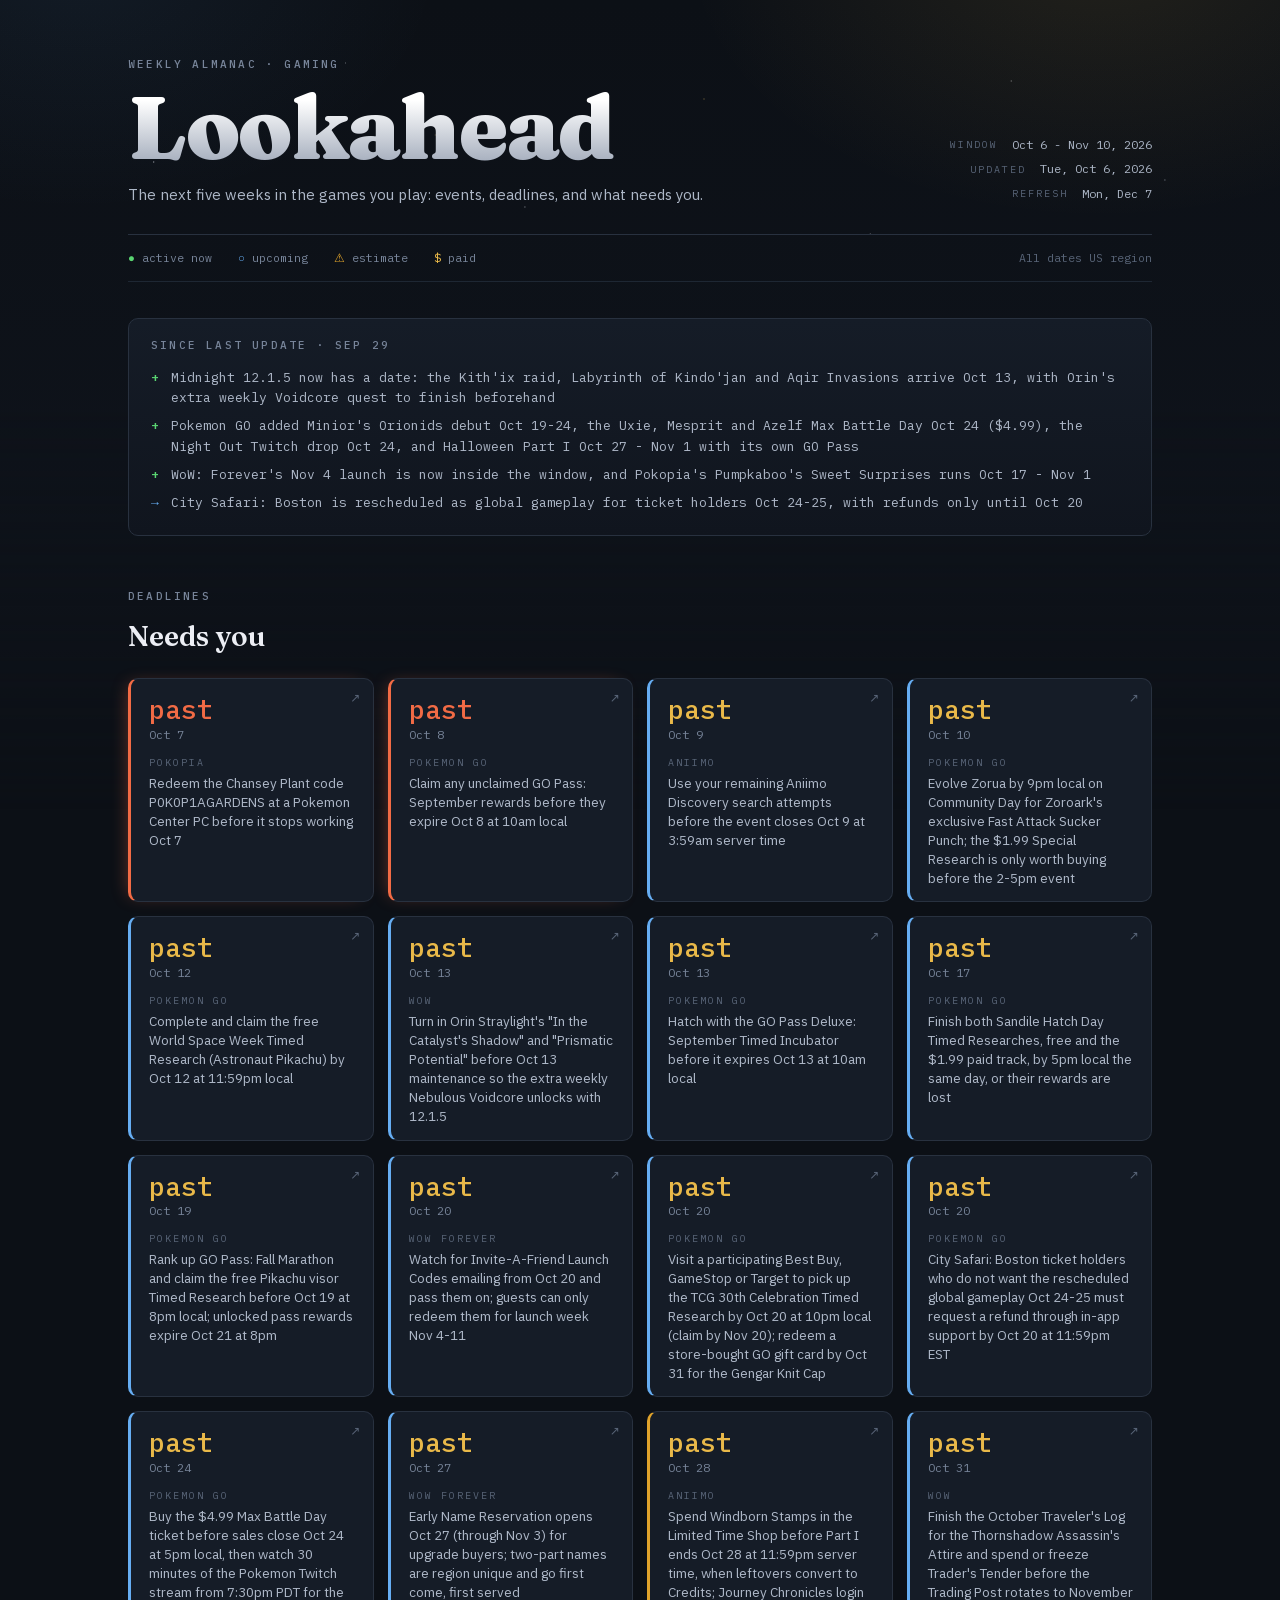
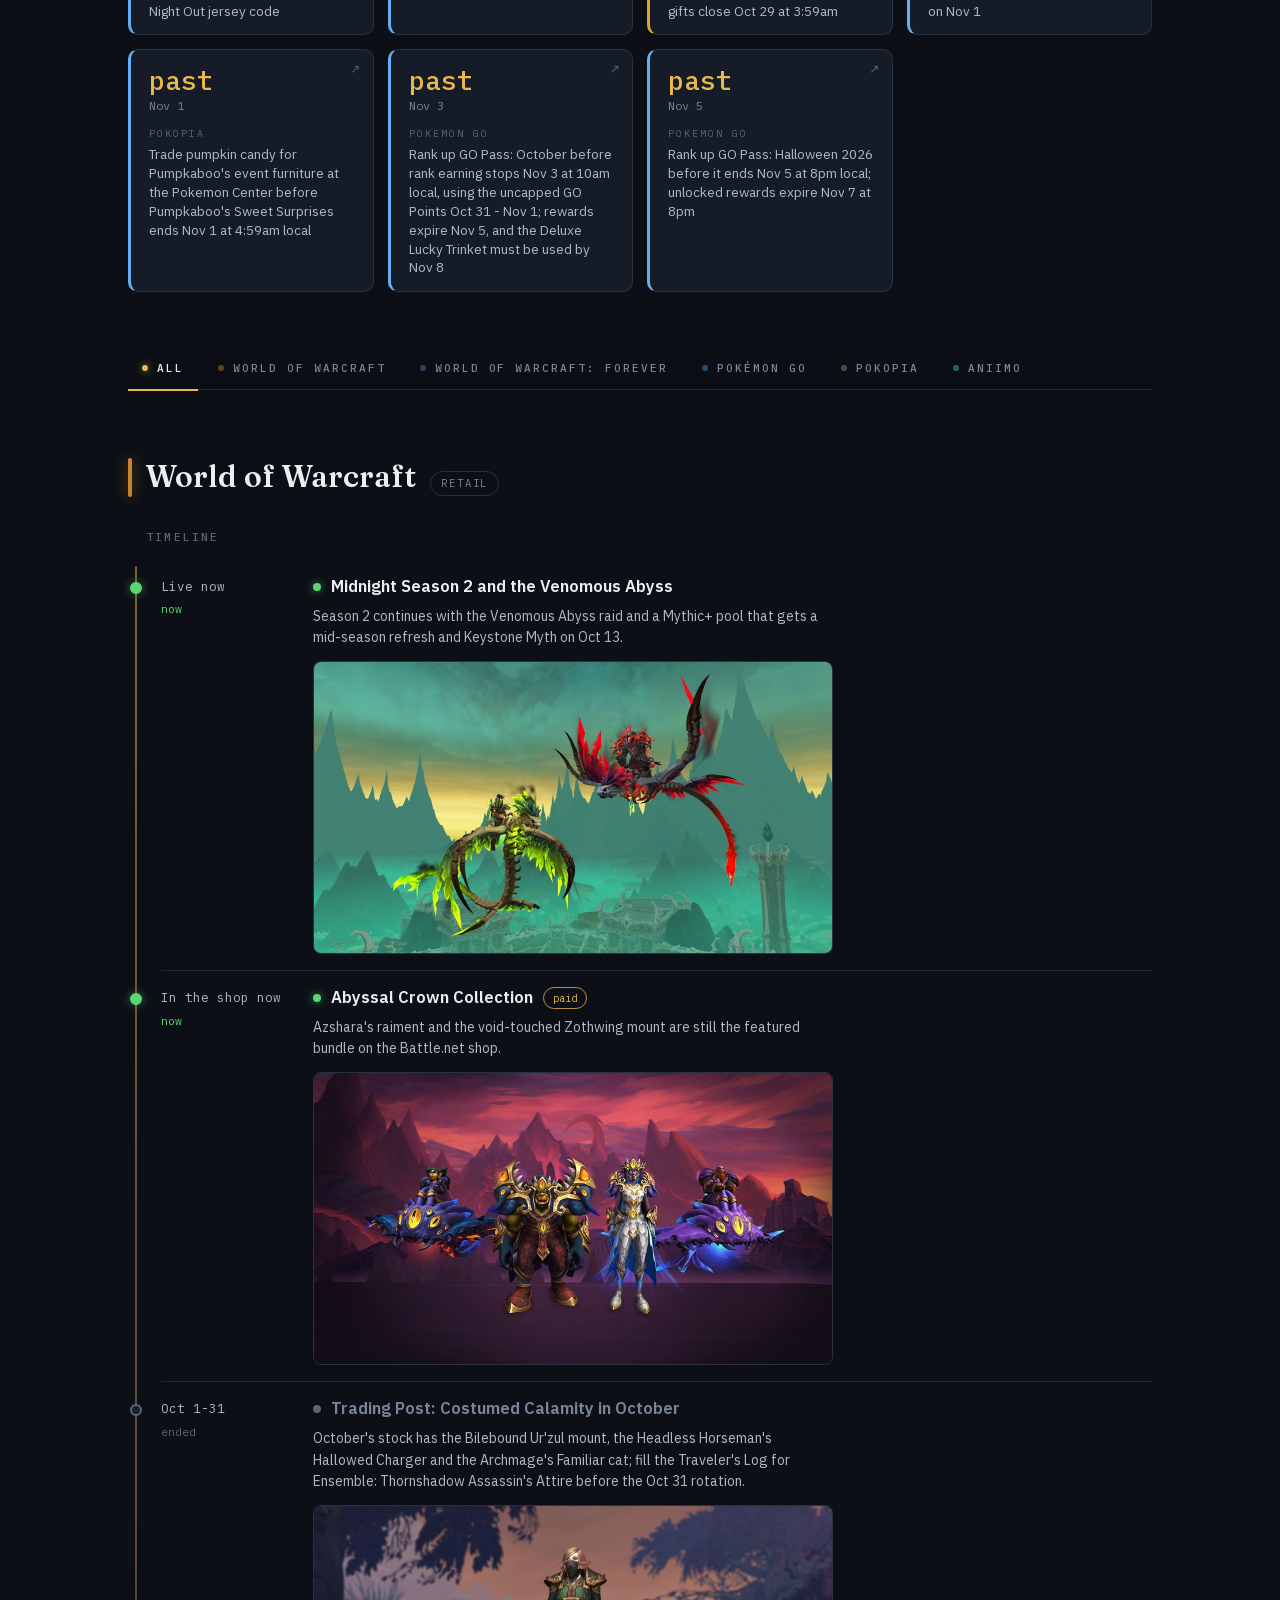
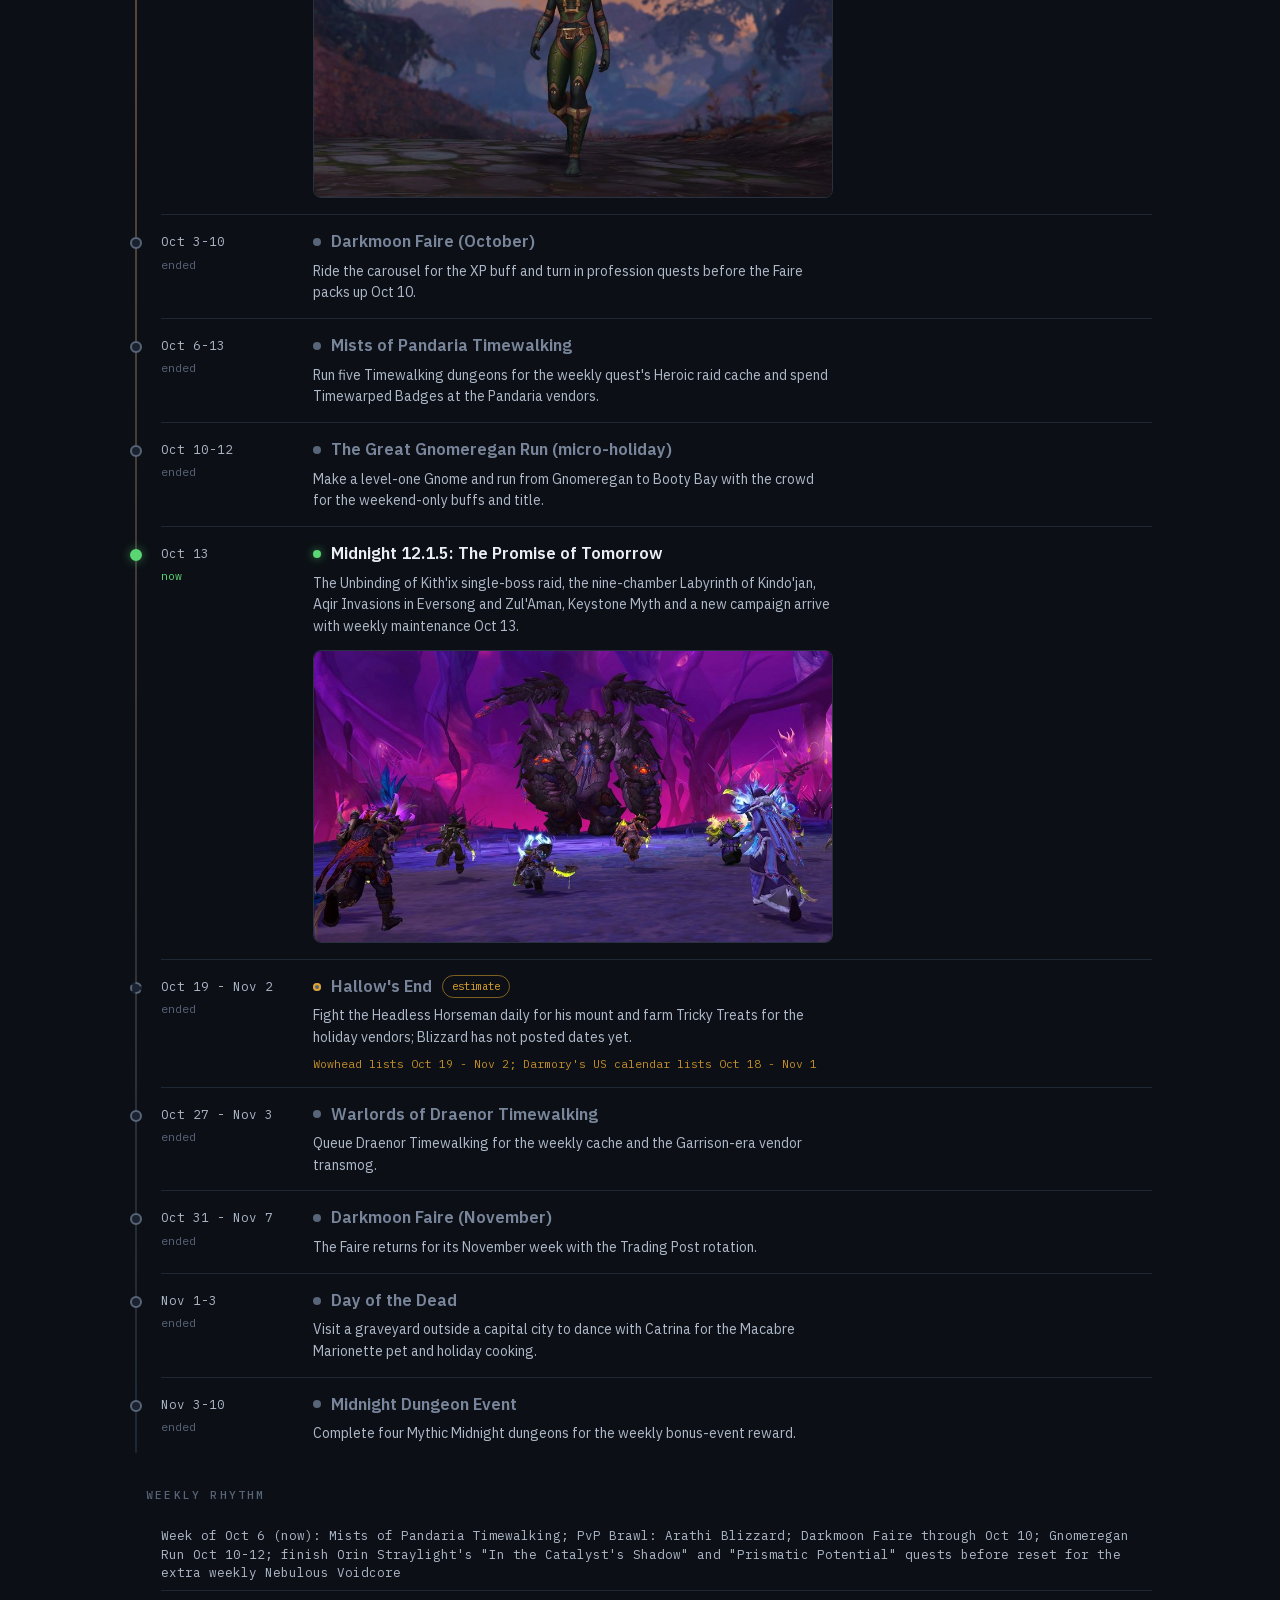
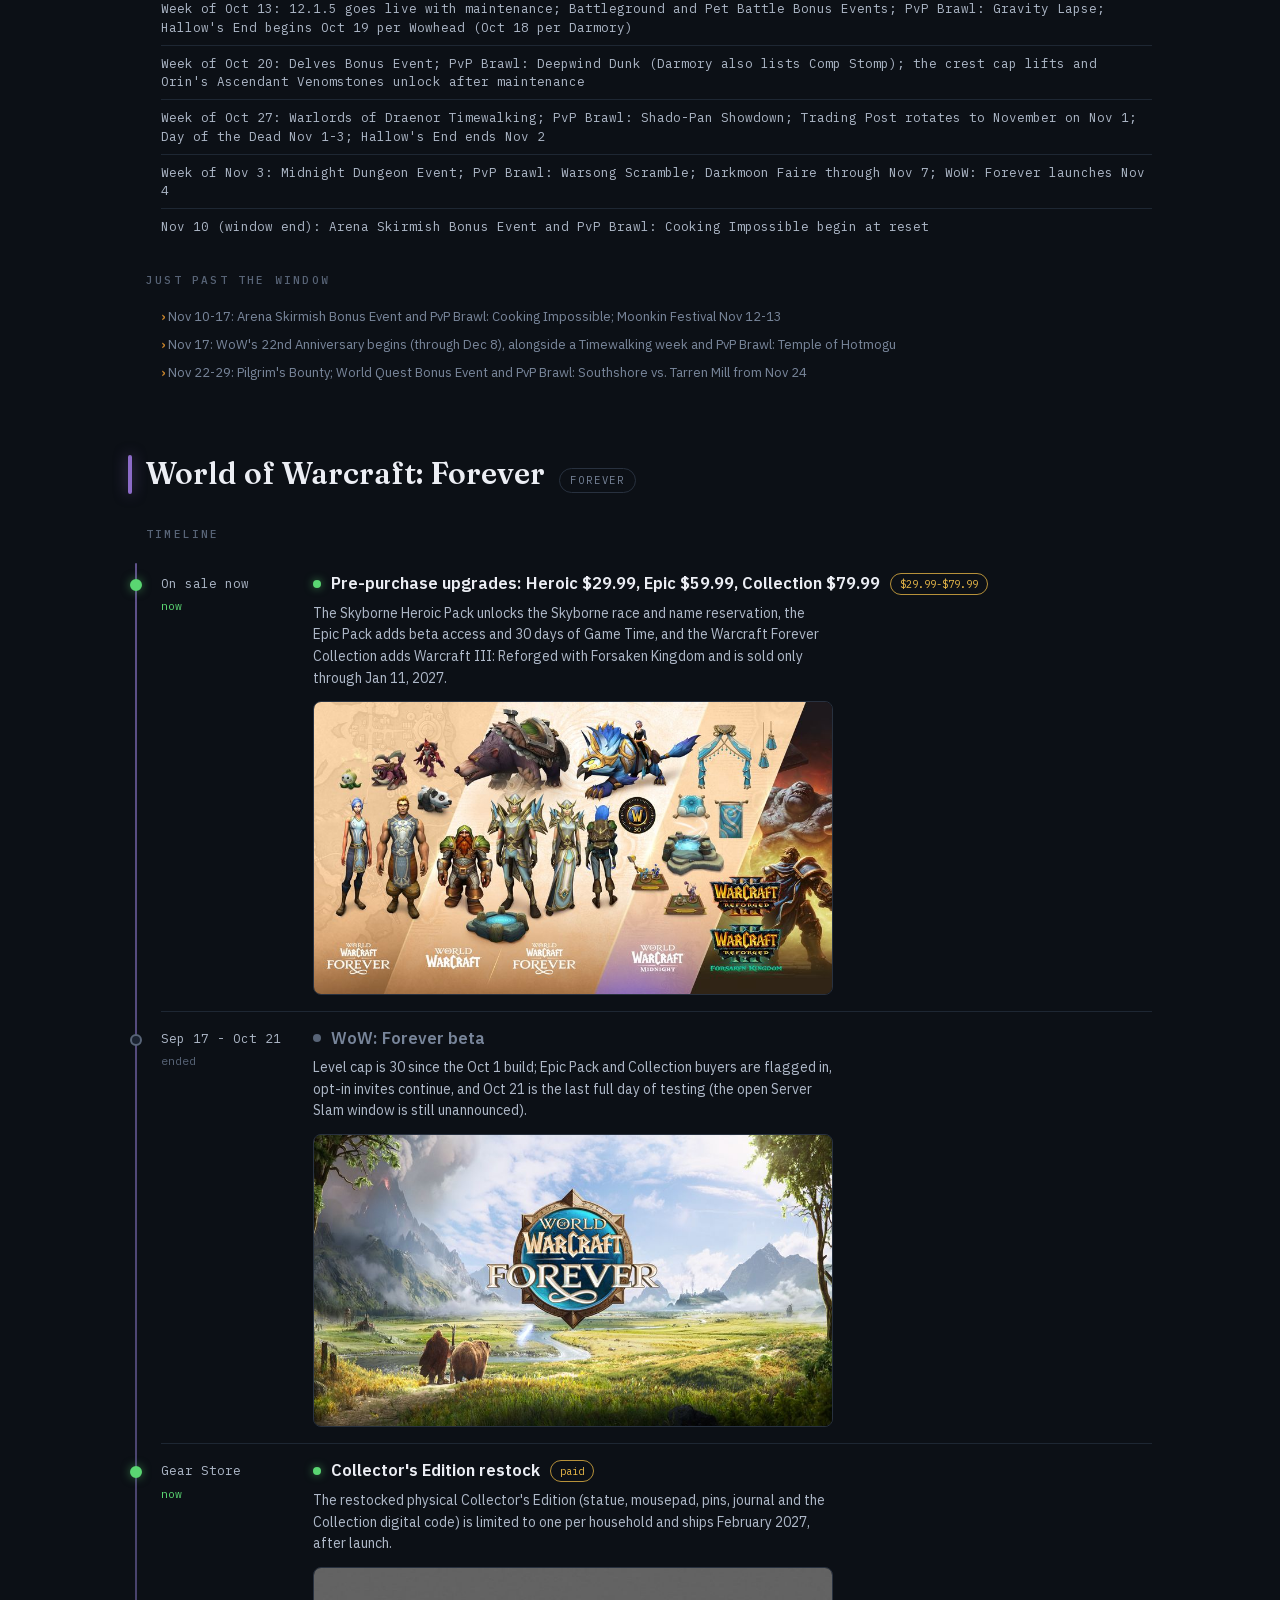
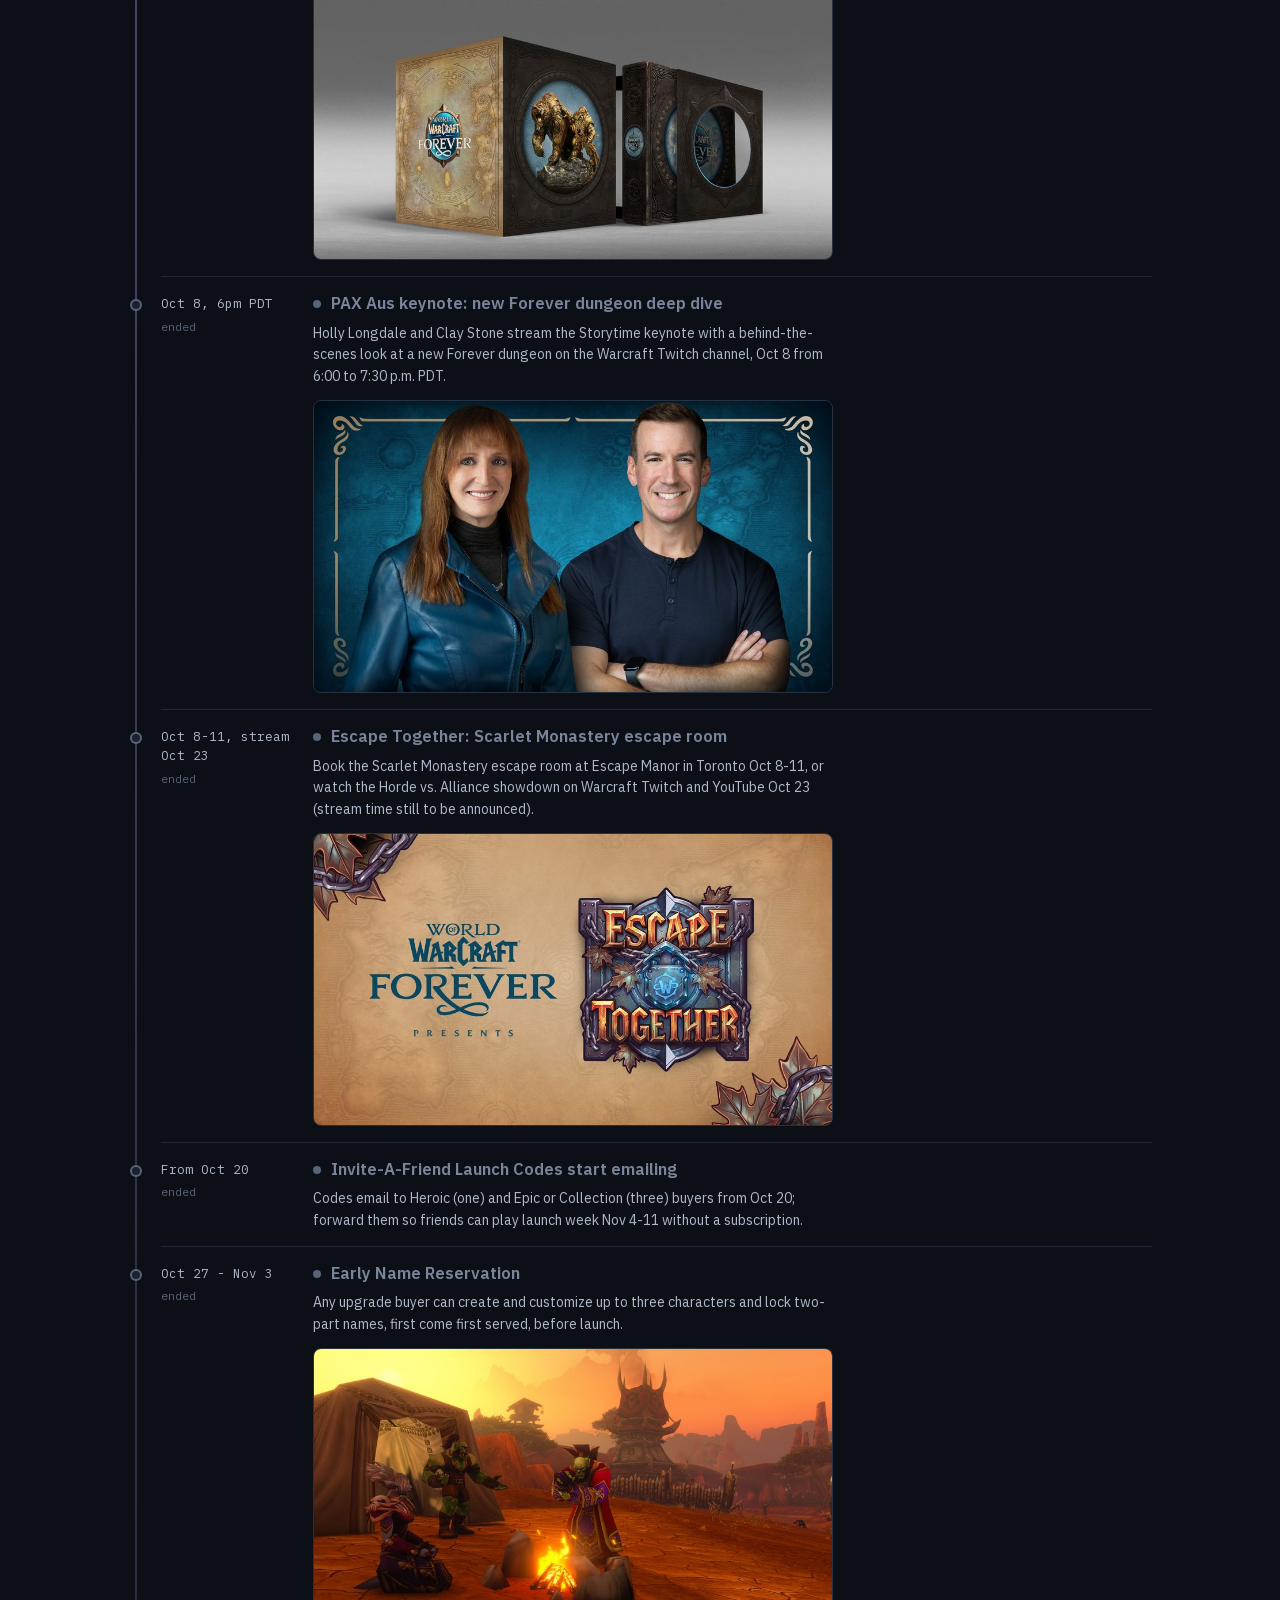
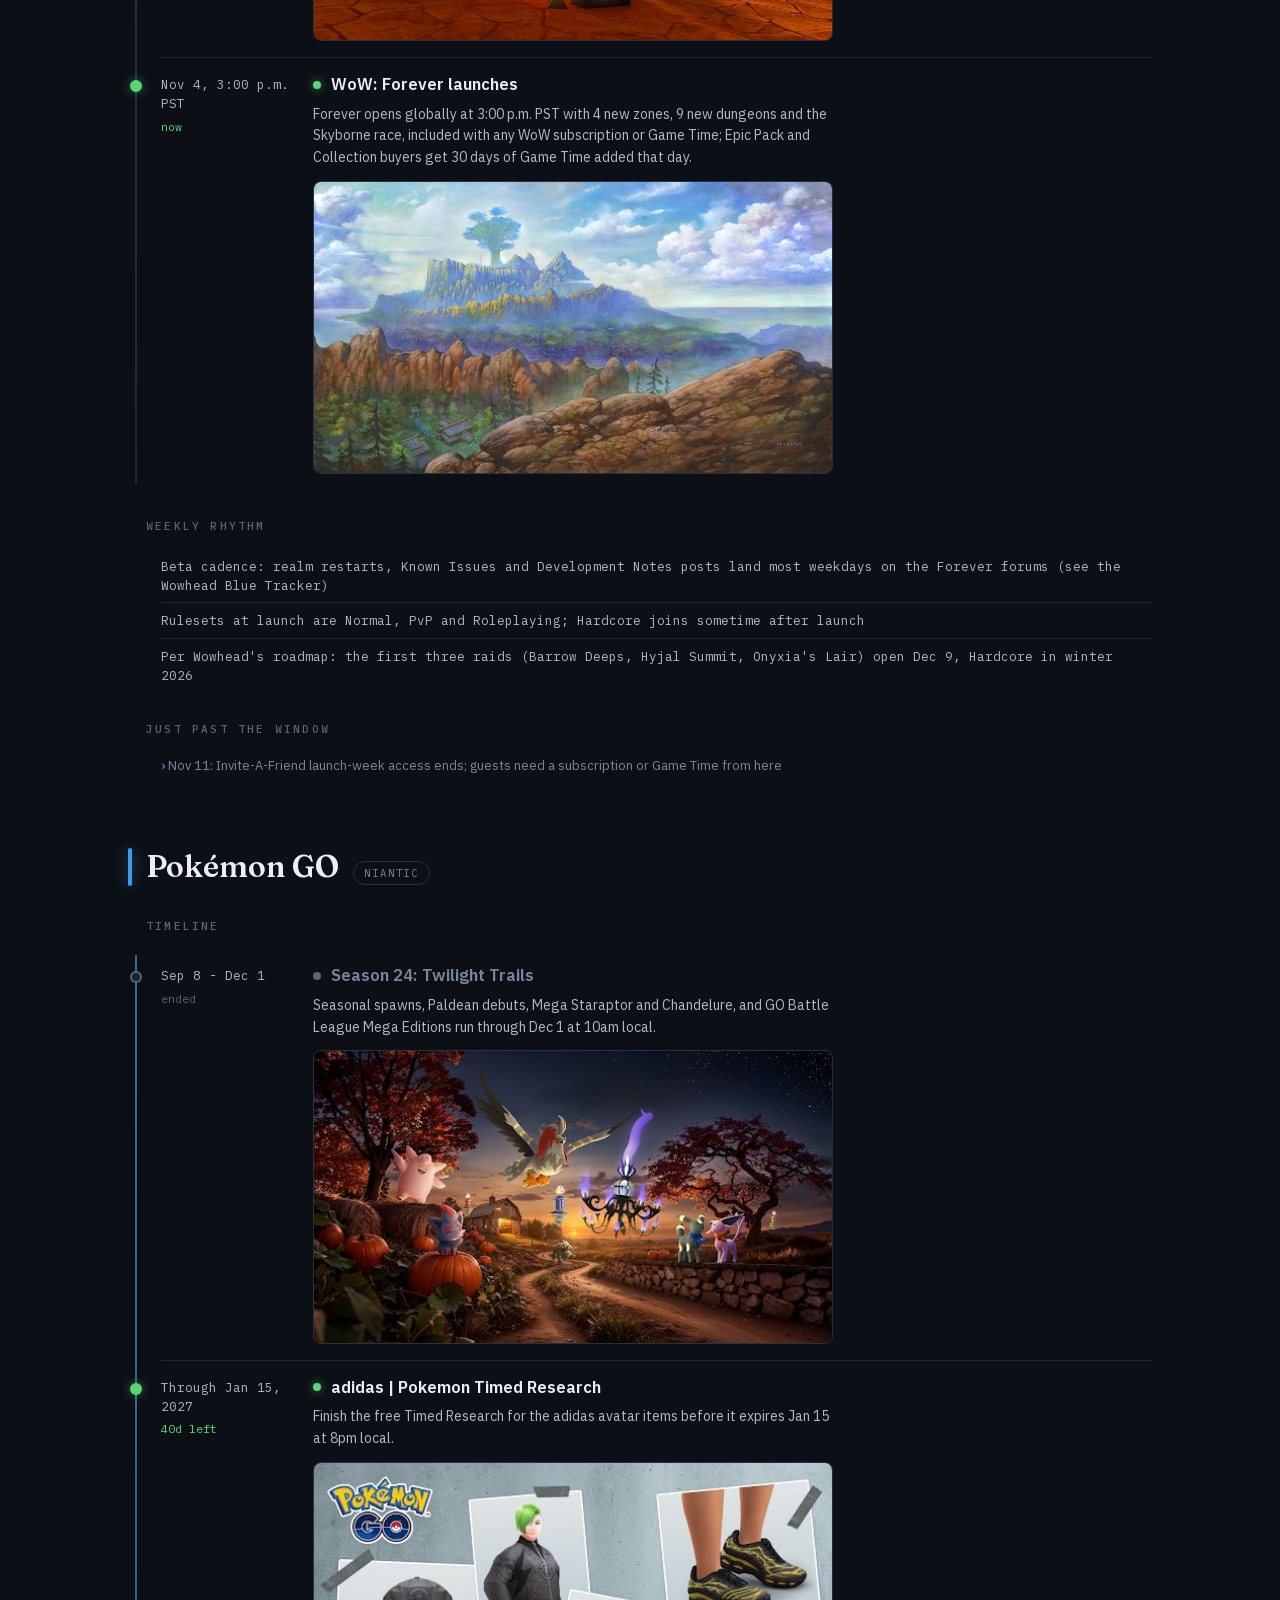
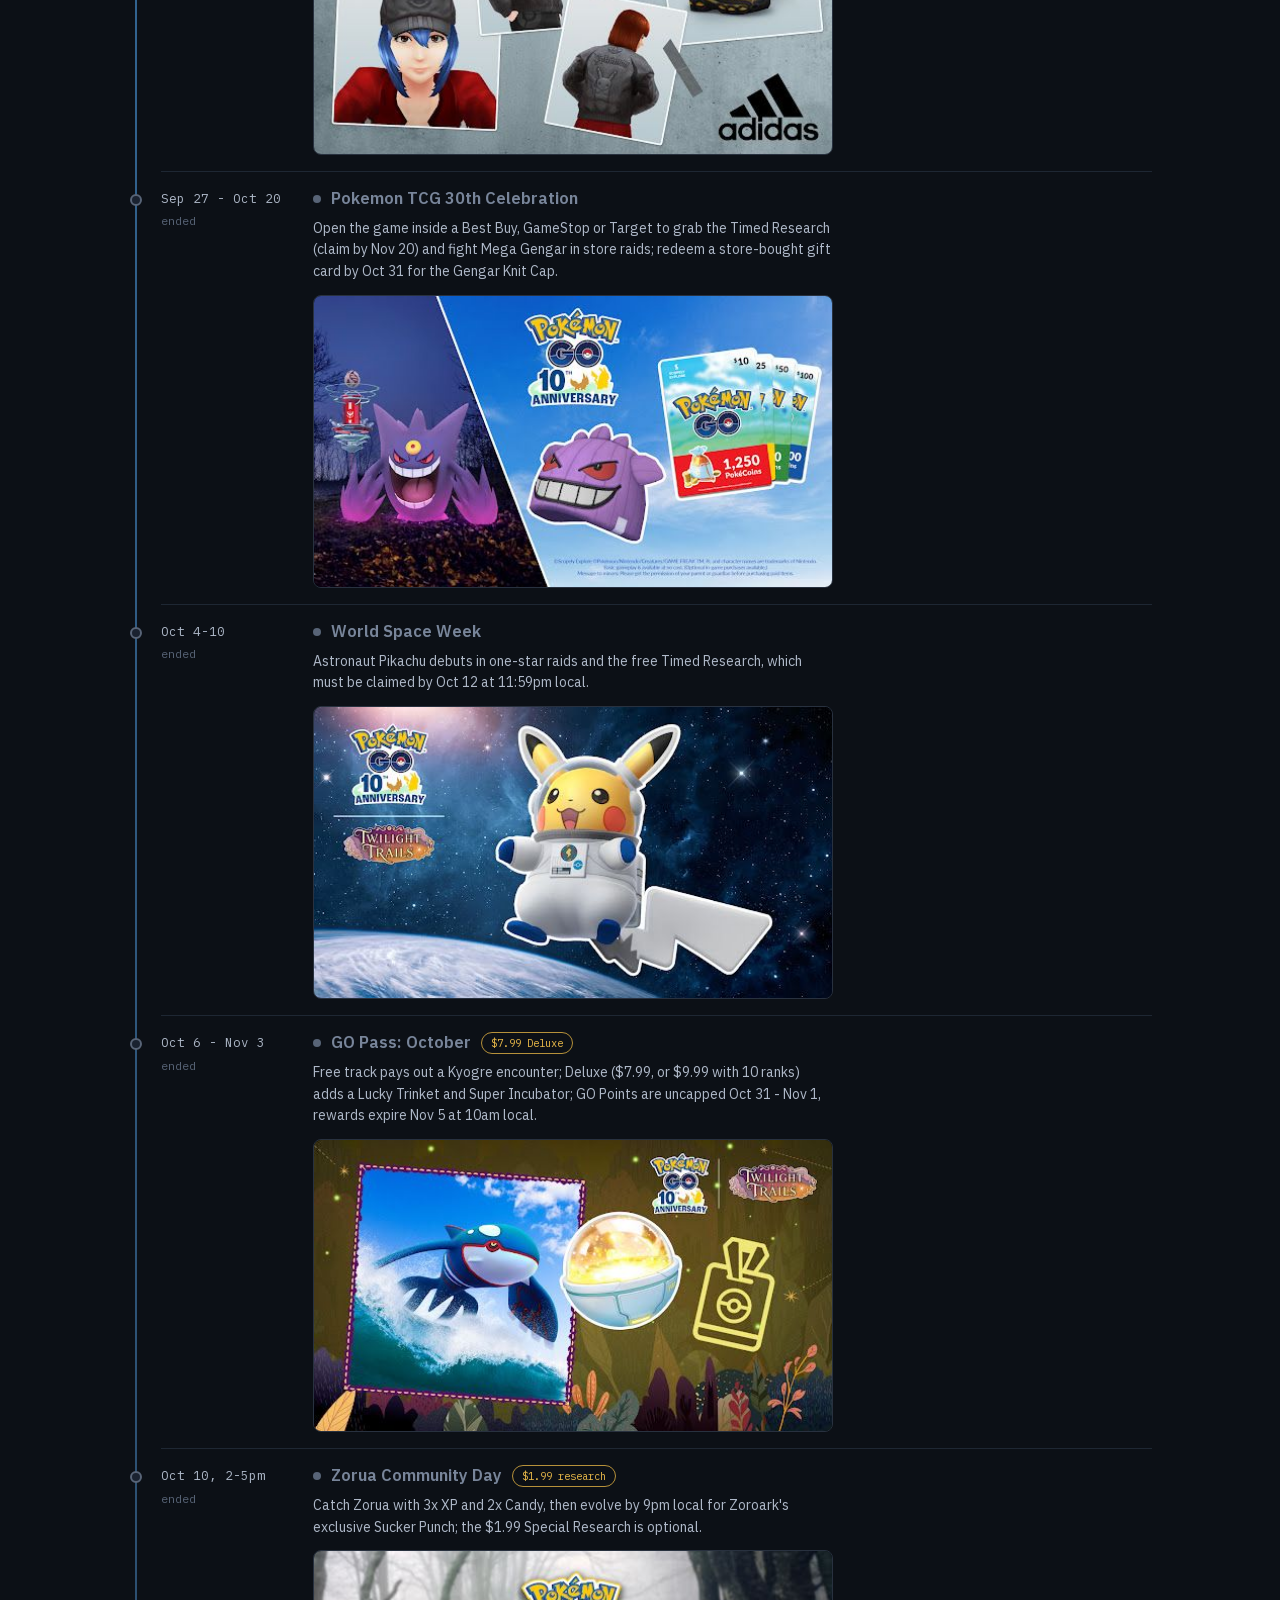
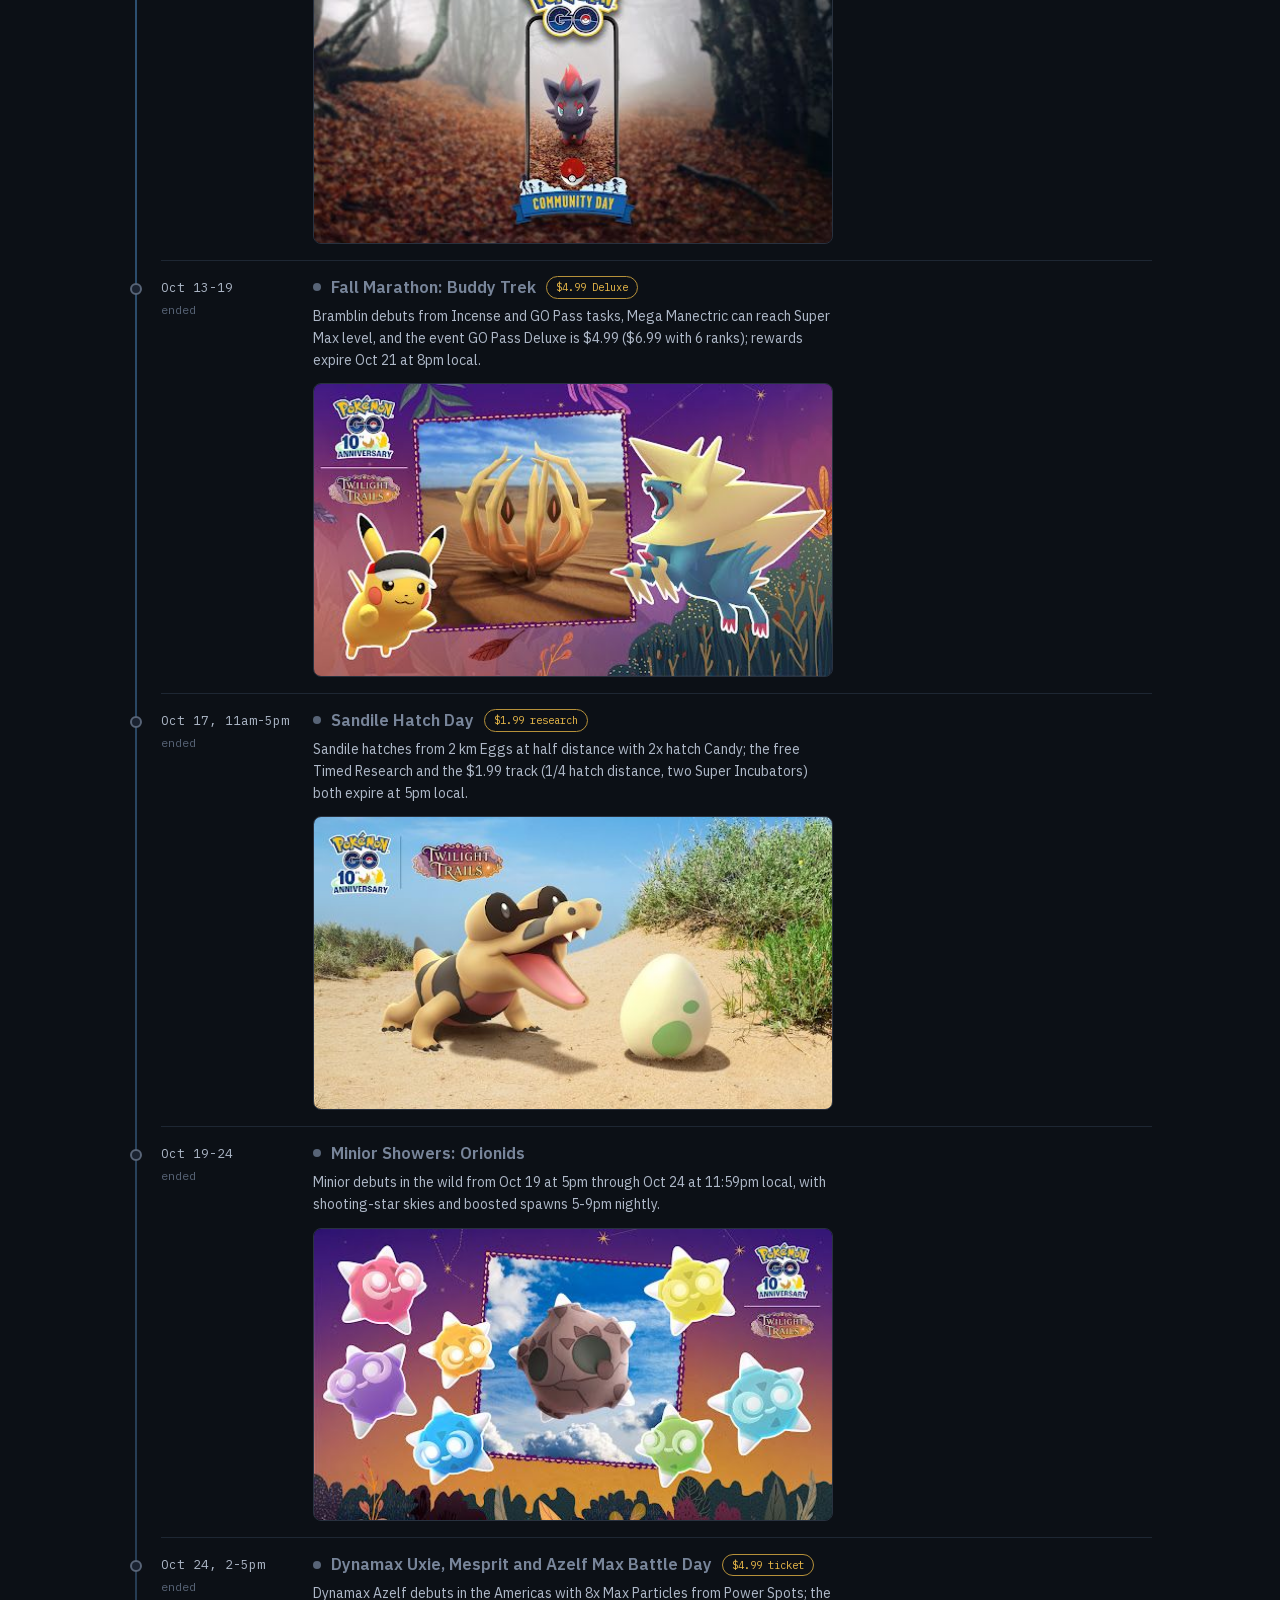
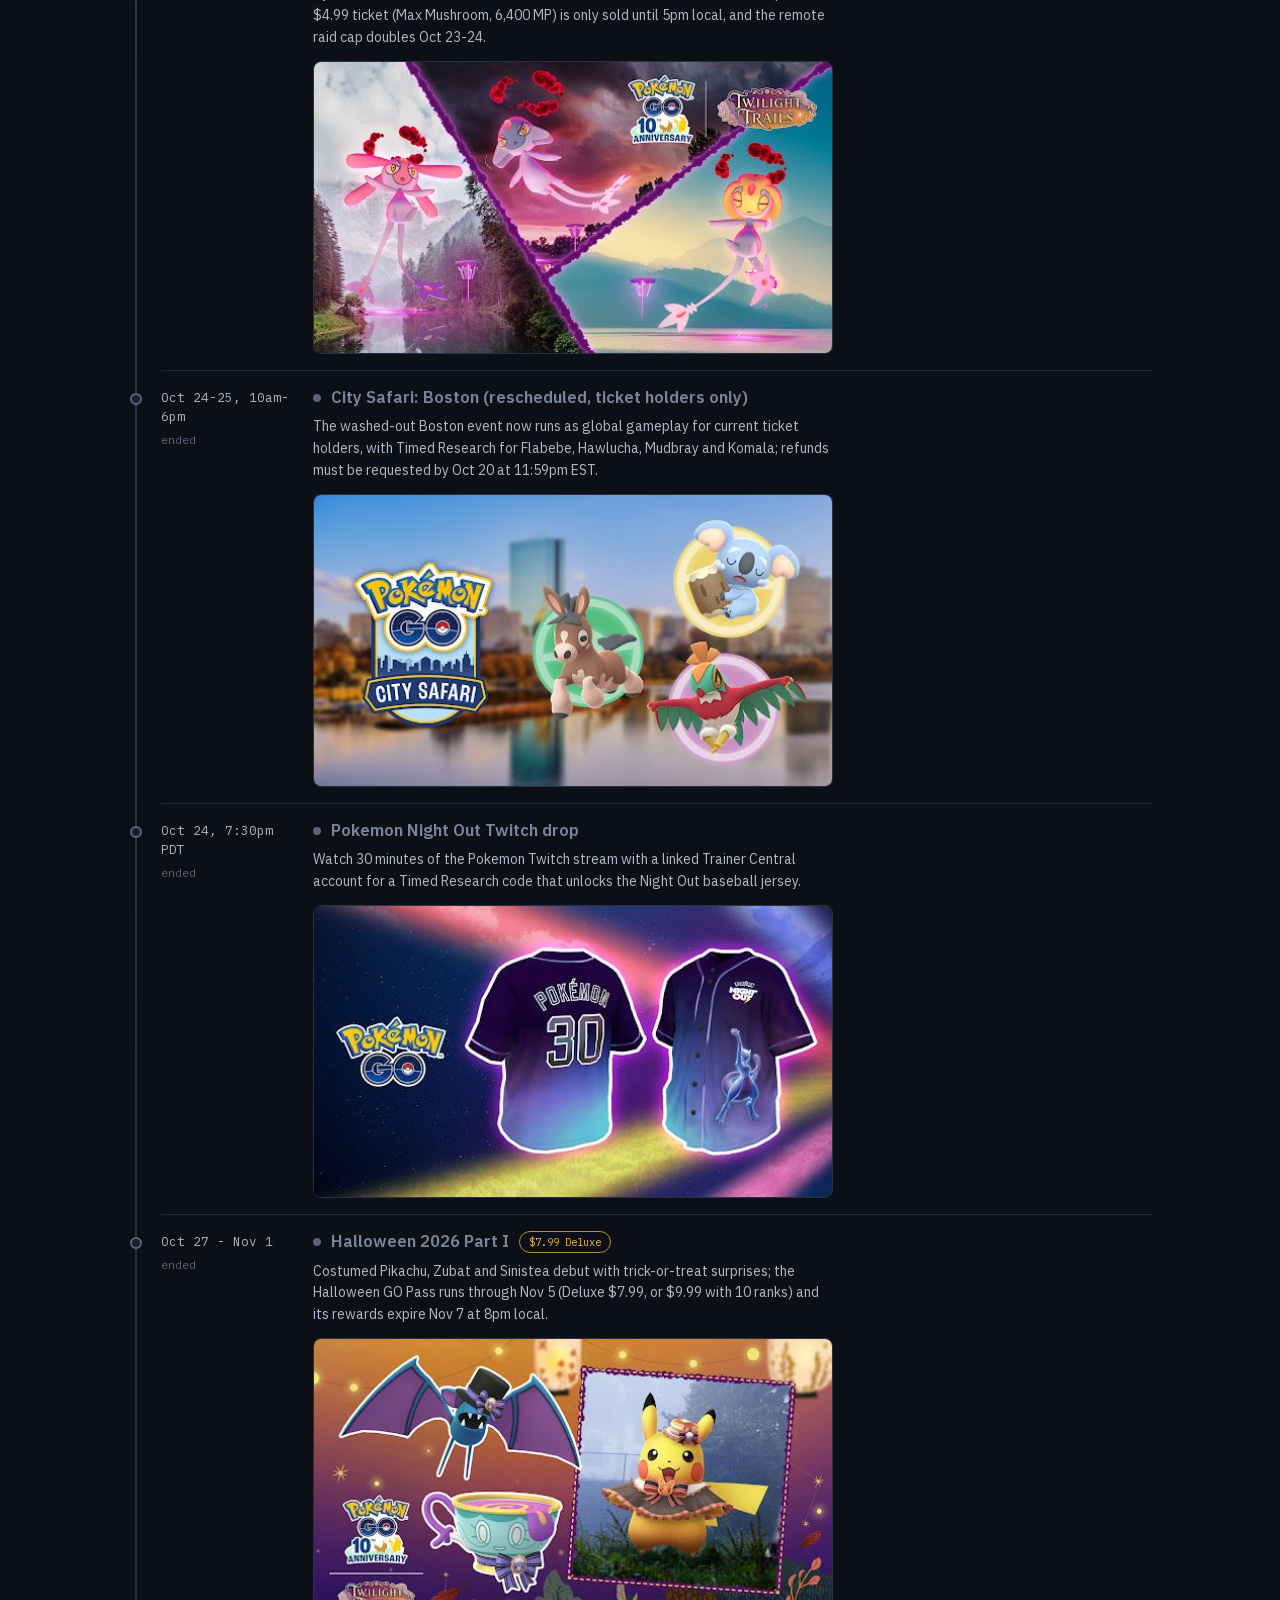
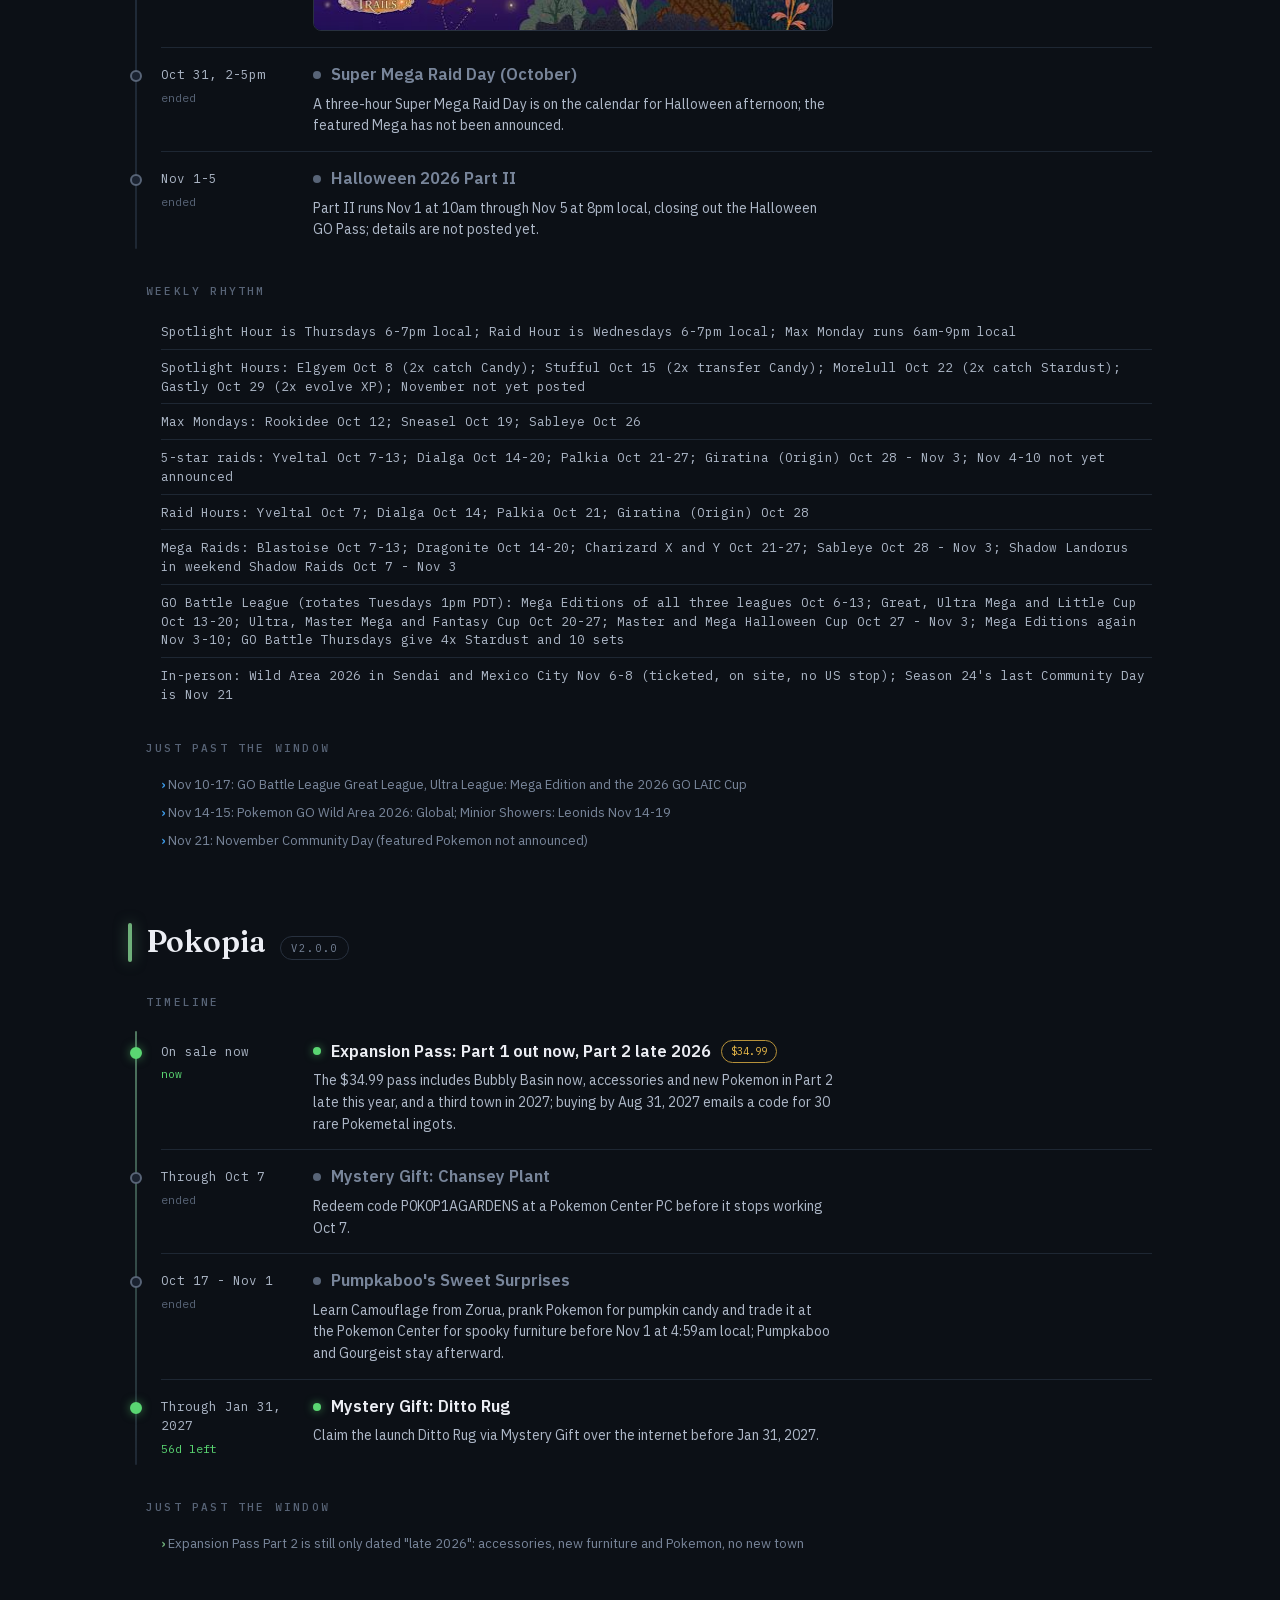
==== commit 2935b84b: "Weekly update: Oct 6 - Nov 10, 2026 + Midnight 12.1.5 now has a date: the Kith'ix raid, Labyrinth of" ====
--- a/docs/index.html
+++ b/docs/index.html
@@ -19,8 +19,8 @@
       <p class="subtitle">The next five weeks in the games you play: events, deadlines, and what needs you.</p>
     </div>
     <dl class="masthead-meta">
-      <div><dt>Window</dt><dd>Sep 29 - Nov 3, 2026</dd></div>
-      <div><dt>Updated</dt><dd>Tue, Sep 29, 2026</dd></div>
+      <div><dt>Window</dt><dd>Oct 6 - Nov 10, 2026</dd></div>
+      <div><dt>Updated</dt><dd>Tue, Oct 6, 2026</dd></div>
       <div><dt>Refresh</dt><dd data-next-refresh>weekly, Mon</dd></div>
     </dl>
   </header>
@@ -36,10 +36,10 @@
   <aside class="changelog reveal">
     <p class="eyebrow">Since last update &middot; Sep 29</p>
     <ul>
-      <li><span class="verb verb-add">+</span>WoW: Forever now has its own section: Skyborne Heroic Pack $29.99, Epic Pack $59.99, Warcraft Forever Collection $79.99 (sold through Jan 11), and the $150 Collector&#x27;s Edition restock already shows sold out</li>
-      <li><span class="verb verb-add">+</span>New Forever dates: PAX Aus keynote stream with a new dungeon deep dive Oct 8 at 6pm PDT, the Toronto Scarlet Monastery escape room Oct 8-11 with its Oct 23 stream, and Invite-A-Friend codes emailing from Oct 20</li>
-      <li><span class="verb verb-add">+</span>Midnight&#x27;s Talebound game mode gets a PTR preview sometime in October, ahead of the Echoes of the Worldcore update</li>
-      <li><span class="verb verb-chg">→</span>Hallow&#x27;s End is now flagged as an estimate: Wowhead lists Oct 19 - Nov 2 while Darmory&#x27;s US calendar lists Oct 18 - Nov 1, and Blizzard has not posted dates</li>
+      <li><span class="verb verb-add">+</span>Midnight 12.1.5 now has a date: the Kith&#x27;ix raid, Labyrinth of Kindo&#x27;jan and Aqir Invasions arrive Oct 13, with Orin&#x27;s extra weekly Voidcore quest to finish beforehand</li>
+      <li><span class="verb verb-add">+</span>Pokemon GO added Minior&#x27;s Orionids debut Oct 19-24, the Uxie, Mesprit and Azelf Max Battle Day Oct 24 ($4.99), the Night Out Twitch drop Oct 24, and Halloween Part I Oct 27 - Nov 1 with its own GO Pass</li>
+      <li><span class="verb verb-add">+</span>WoW: Forever&#x27;s Nov 4 launch is now inside the window, and Pokopia&#x27;s Pumpkaboo&#x27;s Sweet Surprises runs Oct 17 - Nov 1</li>
+      <li><span class="verb verb-chg">→</span>City Safari: Boston is rescheduled as global gameplay for ticket holders Oct 24-25, with refunds only until Oct 20</li>
     </ul>
   </aside>
 
@@ -47,103 +47,138 @@
     <p class="eyebrow">Deadlines</p>
     <h2 class="section-title">Needs you</h2>
     <div class="needs-grid">
-      <a class="needs-card urgent" href="https://worldofwarcraft.blizzard.com/en-us/news/24295383/last-call-september-is-a-great-month-to-celebrate-friendship-at-the-trading-post" target="_blank" rel="noopener" data-deadline="2026-09-30">
+      <a class="needs-card urgent" href="https://www.serebii.net/pokemonpokopia/serialcode.shtml" target="_blank" rel="noopener" data-deadline="2026-10-07">
         <span class="needs-arrow">&#8599;</span>
         <div class="needs-count" data-countdown>1d</div>
-        <div class="needs-date">Sep 30</div>
-        <div class="needs-game">WoW</div>
-        <div class="needs-action">Finish the September Traveler&#x27;s Log for the Crested Ember Leafmimic mount and spend or freeze Trader&#x27;s Tender before the Trading Post rotates to October&#x27;s stock Sep 30</div>
-      </a>
-      <a class="needs-card urgent" href="https://pokemongo.com/news/lego-pokemon-go-2026" target="_blank" rel="noopener" data-deadline="2026-09-30">
-        <span class="needs-arrow">&#8599;</span>
-        <div class="needs-count" data-countdown>1d</div>
-        <div class="needs-date">Sep 30</div>
-        <div class="needs-game">Pokemon GO</div>
-        <div class="needs-action">Claim every LEGO Stores reward, including the stamp rally Pikachu and avatar jacket, by Sep 30 at 11:59pm local</div>
-      </a>
-      <a class="needs-card" href="https://pokemongo.com/news/gigantamax-cinderace-max-battle-day-2026" target="_blank" rel="noopener" data-deadline="2026-10-03">
-        <span class="needs-arrow">&#8599;</span>
-        <div class="needs-count" data-countdown>4d</div>
-        <div class="needs-date">Oct 3</div>
-        <div class="needs-game">Pokemon GO</div>
-        <div class="needs-action">The $4.99 Gigantamax Cinderace Max Battle Day ticket is only sold until Oct 3 at 5pm local, and its Timed Research must be finished during the 2-5pm event</div>
-      </a>
-      <a class="needs-card" href="https://pokemongo.com/news/harvest-festival-2026" target="_blank" rel="noopener" data-deadline="2026-10-05">
-        <span class="needs-arrow">&#8599;</span>
-        <div class="needs-count" data-countdown>6d</div>
-        <div class="needs-date">Oct 5</div>
-        <div class="needs-game">Pokemon GO</div>
-        <div class="needs-action">Finish the Harvest Festival branching apple research and rank up its GO Pass by Oct 5 at 8pm local, then claim the pass rewards by Oct 7 at 8pm</div>
-      </a>
-      <a class="needs-card" href="https://pokemongo.com/news/go-pass-september-2026" target="_blank" rel="noopener" data-deadline="2026-10-06">
-        <span class="needs-arrow">&#8599;</span>
-        <div class="needs-count" data-countdown>7d</div>
-        <div class="needs-date">Oct 6</div>
-        <div class="needs-game">Pokemon GO</div>
-        <div class="needs-action">Rank up GO Pass: September before rank earning stops Oct 6 at 10am local, using the uncapped GO Points on Oct 3 and 4; rewards expire Oct 8</div>
-      </a>
-      <a class="needs-card" href="https://www.serebii.net/pokemonpokopia/serialcode.shtml" target="_blank" rel="noopener" data-deadline="2026-10-07">
-        <span class="needs-arrow">&#8599;</span>
-        <div class="needs-count" data-countdown>8d</div>
         <div class="needs-date">Oct 7</div>
         <div class="needs-game">Pokopia</div>
         <div class="needs-action">Redeem the Chansey Plant code P0K0P1AGARDENS at a Pokemon Center PC before it stops working Oct 7</div>
       </a>
+      <a class="needs-card urgent" href="https://pokemongo.com/news/go-pass-september-2026" target="_blank" rel="noopener" data-deadline="2026-10-08">
+        <span class="needs-arrow">&#8599;</span>
+        <div class="needs-count" data-countdown>2d</div>
+        <div class="needs-date">Oct 8</div>
+        <div class="needs-game">Pokemon GO</div>
+        <div class="needs-action">Claim any unclaimed GO Pass: September rewards before they expire Oct 8 at 10am local</div>
+      </a>
+      <a class="needs-card" href="https://aniimo.com/newslist/detail/100145" target="_blank" rel="noopener" data-deadline="2026-10-09">
+        <span class="needs-arrow">&#8599;</span>
+        <div class="needs-count" data-countdown>3d</div>
+        <div class="needs-date">Oct 9</div>
+        <div class="needs-game">Aniimo</div>
+        <div class="needs-action">Use your remaining Aniimo Discovery search attempts before the event closes Oct 9 at 3:59am server time</div>
+      </a>
       <a class="needs-card" href="https://pokemongo.com/news/communityday-october-2026-zorua" target="_blank" rel="noopener" data-deadline="2026-10-10">
         <span class="needs-arrow">&#8599;</span>
+        <div class="needs-count" data-countdown>4d</div>
+        <div class="needs-date">Oct 10</div>
+        <div class="needs-game">Pokemon GO</div>
+        <div class="needs-action">Evolve Zorua by 9pm local on Community Day for Zoroark&#x27;s exclusive Fast Attack Sucker Punch; the $1.99 Special Research is only worth buying before the 2-5pm event</div>
+      </a>
+      <a class="needs-card" href="https://pokemongo.com/news/world-space-week-2026" target="_blank" rel="noopener" data-deadline="2026-10-12">
+        <span class="needs-arrow">&#8599;</span>
+        <div class="needs-count" data-countdown>6d</div>
+        <div class="needs-date">Oct 12</div>
+        <div class="needs-game">Pokemon GO</div>
+        <div class="needs-action">Complete and claim the free World Space Week Timed Research (Astronaut Pikachu) by Oct 12 at 11:59pm local</div>
+      </a>
+      <a class="needs-card" href="https://worldofwarcraft.blizzard.com/en-us/news/24307306" target="_blank" rel="noopener" data-deadline="2026-10-13">
+        <span class="needs-arrow">&#8599;</span>
+        <div class="needs-count" data-countdown>7d</div>
+        <div class="needs-date">Oct 13</div>
+        <div class="needs-game">WoW</div>
+        <div class="needs-action">Turn in Orin Straylight&#x27;s &quot;In the Catalyst&#x27;s Shadow&quot; and &quot;Prismatic Potential&quot; before Oct 13 maintenance so the extra weekly Nebulous Voidcore unlocks with 12.1.5</div>
+      </a>
+      <a class="needs-card" href="https://pokemongo.com/news/go-pass-september-2026" target="_blank" rel="noopener" data-deadline="2026-10-13">
+        <span class="needs-arrow">&#8599;</span>
+        <div class="needs-count" data-countdown>7d</div>
+        <div class="needs-date">Oct 13</div>
+        <div class="needs-game">Pokemon GO</div>
+        <div class="needs-action">Hatch with the GO Pass Deluxe: September Timed Incubator before it expires Oct 13 at 10am local</div>
+      </a>
+      <a class="needs-card" href="https://pokemongo.com/news/sandile-hatch-day-2026" target="_blank" rel="noopener" data-deadline="2026-10-17">
+        <span class="needs-arrow">&#8599;</span>
         <div class="needs-count" data-countdown>11d</div>
-        <div class="needs-date">Oct 10</div>
-        <div class="needs-game">Pokemon GO</div>
-        <div class="needs-action">Evolve Zorua by 9pm local on Community Day for Zoroark&#x27;s exclusive Fast Attack Sucker Punch; the $1.99 Special Research is only worth buying before the 2-5pm event</div>
-      </a>
-      <a class="needs-card" href="https://pokemongo.com/news/world-space-week-2026" target="_blank" rel="noopener" data-deadline="2026-10-12">
+        <div class="needs-date">Oct 17</div>
+        <div class="needs-game">Pokemon GO</div>
+        <div class="needs-action">Finish both Sandile Hatch Day Timed Researches, free and the $1.99 paid track, by 5pm local the same day, or their rewards are lost</div>
+      </a>
+      <a class="needs-card" href="https://pokemongo.com/news/fall-marathon-buddy-trek-2026" target="_blank" rel="noopener" data-deadline="2026-10-19">
         <span class="needs-arrow">&#8599;</span>
         <div class="needs-count" data-countdown>13d</div>
-        <div class="needs-date">Oct 12</div>
-        <div class="needs-game">Pokemon GO</div>
-        <div class="needs-action">Complete and claim the free World Space Week Timed Research (Astronaut Pikachu) by Oct 12 at 11:59pm local</div>
-      </a>
-      <a class="needs-card" href="https://pokemongo.com/news/go-pass-september-2026" target="_blank" rel="noopener" data-deadline="2026-10-13">
+        <div class="needs-date">Oct 19</div>
+        <div class="needs-game">Pokemon GO</div>
+        <div class="needs-action">Rank up GO Pass: Fall Marathon and claim the free Pikachu visor Timed Research before Oct 19 at 8pm local; unlocked pass rewards expire Oct 21 at 8pm</div>
+      </a>
+      <a class="needs-card" href="https://worldofwarcraft.blizzard.com/en-us/news/24301508/pre-purchase-world-of-warcraft-forever-upgrades-and-begin-your-next-journey-in-azeroth" target="_blank" rel="noopener" data-deadline="2026-10-20">
         <span class="needs-arrow">&#8599;</span>
         <div class="needs-count" data-countdown>14d</div>
-        <div class="needs-date">Oct 13</div>
-        <div class="needs-game">Pokemon GO</div>
-        <div class="needs-action">Hatch with the GO Pass Deluxe: September Timed Incubator before it expires Oct 13 at 10am local</div>
-      </a>
-      <a class="needs-card" href="https://pokemongo.com/news/sandile-hatch-day-2026" target="_blank" rel="noopener" data-deadline="2026-10-17">
+        <div class="needs-date">Oct 20</div>
+        <div class="needs-game">WoW Forever</div>
+        <div class="needs-action">Watch for Invite-A-Friend Launch Codes emailing from Oct 20 and pass them on; guests can only redeem them for launch week Nov 4-11</div>
+      </a>
+      <a class="needs-card" href="https://pokemongo.com/news/tcg-30th-celebration-event" target="_blank" rel="noopener" data-deadline="2026-10-20">
+        <span class="needs-arrow">&#8599;</span>
+        <div class="needs-count" data-countdown>14d</div>
+        <div class="needs-date">Oct 20</div>
+        <div class="needs-game">Pokemon GO</div>
+        <div class="needs-action">Visit a participating Best Buy, GameStop or Target to pick up the TCG 30th Celebration Timed Research by Oct 20 at 10pm local (claim by Nov 20); redeem a store-bought GO gift card by Oct 31 for the Gengar Knit Cap</div>
+      </a>
+      <a class="needs-card" href="https://pokemongo.com/news/city-safari-boston-rescheduled" target="_blank" rel="noopener" data-deadline="2026-10-20">
+        <span class="needs-arrow">&#8599;</span>
+        <div class="needs-count" data-countdown>14d</div>
+        <div class="needs-date">Oct 20</div>
+        <div class="needs-game">Pokemon GO</div>
+        <div class="needs-action">City Safari: Boston ticket holders who do not want the rescheduled global gameplay Oct 24-25 must request a refund through in-app support by Oct 20 at 11:59pm EST</div>
+      </a>
+      <a class="needs-card" href="https://pokemongo.com/news/dynamax-uxie-mesprit-azelf-max-battle-day-2026" target="_blank" rel="noopener" data-deadline="2026-10-24">
         <span class="needs-arrow">&#8599;</span>
         <div class="needs-count" data-countdown>18d</div>
-        <div class="needs-date">Oct 17</div>
-        <div class="needs-game">Pokemon GO</div>
-        <div class="needs-action">Finish both Sandile Hatch Day Timed Researches, free and the $1.99 paid track, by 5pm local the same day, or their rewards are lost</div>
-      </a>
-      <a class="needs-card" href="https://pokemongo.com/news/fall-marathon-buddy-trek-2026" target="_blank" rel="noopener" data-deadline="2026-10-19">
-        <span class="needs-arrow">&#8599;</span>
-        <div class="needs-count" data-countdown>20d</div>
-        <div class="needs-date">Oct 19</div>
-        <div class="needs-game">Pokemon GO</div>
-        <div class="needs-action">Rank up GO Pass: Fall Marathon before it ends Oct 19 at 8pm local; unlocked rewards expire Oct 21 at 8pm</div>
-      </a>
-      <a class="needs-card" href="https://pokemongo.com/news/tcg-30th-celebration-event" target="_blank" rel="noopener" data-deadline="2026-10-20">
+        <div class="needs-date">Oct 24</div>
+        <div class="needs-game">Pokemon GO</div>
+        <div class="needs-action">Buy the $4.99 Max Battle Day ticket before sales close Oct 24 at 5pm local, then watch 30 minutes of the Pokemon Twitch stream from 7:30pm PDT for the Night Out jersey code</div>
+      </a>
+      <a class="needs-card" href="https://worldofwarcraft.blizzard.com/en-us/news/24301508/pre-purchase-world-of-warcraft-forever-upgrades-and-begin-your-next-journey-in-azeroth" target="_blank" rel="noopener" data-deadline="2026-10-27">
         <span class="needs-arrow">&#8599;</span>
         <div class="needs-count" data-countdown>21d</div>
-        <div class="needs-date">Oct 20</div>
-        <div class="needs-game">Pokemon GO</div>
-        <div class="needs-action">Visit a participating Best Buy, GameStop or Target to pick up the TCG 30th Celebration Timed Research by Oct 20 at 10pm local (claim by Nov 20); redeem a store-bought GO gift card by Oct 31 for the Gengar Knit Cap</div>
-      </a>
-      <a class="needs-card" href="https://worldofwarcraft.blizzard.com/en-us/news/24301508/pre-purchase-world-of-warcraft-forever-upgrades-and-begin-your-next-journey-in-azeroth" target="_blank" rel="noopener" data-deadline="2026-10-27">
-        <span class="needs-arrow">&#8599;</span>
-        <div class="needs-count" data-countdown>28d</div>
         <div class="needs-date">Oct 27</div>
         <div class="needs-game">WoW Forever</div>
         <div class="needs-action">Early Name Reservation opens Oct 27 (through Nov 3) for upgrade buyers; two-part names are region unique and go first come, first served</div>
       </a>
+      <a class="needs-card est" href="https://aniimotools.dev/guides/october-29-update/" target="_blank" rel="noopener" data-deadline="2026-10-28">
+        <span class="needs-arrow">&#8599;</span>
+        <div class="needs-count" data-countdown>22d</div>
+        <div class="needs-date">Oct 28</div>
+        <div class="needs-game">Aniimo</div>
+        <div class="needs-action">Spend Windborn Stamps in the Limited Time Shop before Part I ends Oct 28 at 11:59pm server time, when leftovers convert to Credits; Journey Chronicles login gifts close Oct 29 at 3:59am</div>
+      </a>
+      <a class="needs-card" href="https://worldofwarcraft.blizzard.com/en-us/news/24303315/world-of-warcraft-forever-headlines-a-packed-wow-weekly" target="_blank" rel="noopener" data-deadline="2026-10-31">
+        <span class="needs-arrow">&#8599;</span>
+        <div class="needs-count" data-countdown>25d</div>
+        <div class="needs-date">Oct 31</div>
+        <div class="needs-game">WoW</div>
+        <div class="needs-action">Finish the October Traveler&#x27;s Log for the Thornshadow Assassin&#x27;s Attire and spend or freeze Trader&#x27;s Tender before the Trading Post rotates to November on Nov 1</div>
+      </a>
+      <a class="needs-card" href="https://www.pokemon.com/us/news/gather-pumpkin-candy-for-pumpkaboo-in-pokemon-pokopia" target="_blank" rel="noopener" data-deadline="2026-11-01">
+        <span class="needs-arrow">&#8599;</span>
+        <div class="needs-count" data-countdown>26d</div>
+        <div class="needs-date">Nov 1</div>
+        <div class="needs-game">Pokopia</div>
+        <div class="needs-action">Trade pumpkin candy for Pumpkaboo&#x27;s event furniture at the Pokemon Center before Pumpkaboo&#x27;s Sweet Surprises ends Nov 1 at 4:59am local</div>
+      </a>
       <a class="needs-card" href="https://pokemongo.com/news/go-pass-october-2026" target="_blank" rel="noopener" data-deadline="2026-11-03">
         <span class="needs-arrow">&#8599;</span>
-        <div class="needs-count" data-countdown>35d</div>
+        <div class="needs-count" data-countdown>28d</div>
         <div class="needs-date">Nov 3</div>
         <div class="needs-game">Pokemon GO</div>
         <div class="needs-action">Rank up GO Pass: October before rank earning stops Nov 3 at 10am local, using the uncapped GO Points Oct 31 - Nov 1; rewards expire Nov 5, and the Deluxe Lucky Trinket must be used by Nov 8</div>
+      </a>
+      <a class="needs-card" href="https://pokemongo.com/news/halloween-part-1-2026" target="_blank" rel="noopener" data-deadline="2026-11-05">
+        <span class="needs-arrow">&#8599;</span>
+        <div class="needs-count" data-countdown>30d</div>
+        <div class="needs-date">Nov 5</div>
+        <div class="needs-game">Pokemon GO</div>
+        <div class="needs-action">Rank up GO Pass: Halloween 2026 before it ends Nov 5 at 8pm local; unlocked rewards expire Nov 7 at 8pm</div>
       </a>
     </div>
   </section>
@@ -166,171 +201,146 @@
     </header>
     <p class="group-label">Timeline</p>
     <div class="timeline">
-    <article class="event state-active" data-start="2026-08-11">
+    <article class="event state-active" data-start="2026-08-18">
       <div class="event-when">
         <div class="event-dates">Live now</div>
         <div class="event-count" data-countdown>now</div>
       </div>
       <div class="event-body">
-        <div class="event-head"><span class="state-dot" aria-hidden="true"></span><a class="event-title" href="https://worldofwarcraft.blizzard.com/en-us/news/24294370" target="_blank" rel="noopener">Curse of Ula&#x27;tek</a></div>
-        <p class="event-detail">The Coiled Isle is open with the Vaults of Atal&#x27;Utek, Curse Surges and Cursed Fishing, the Altar of Fangs dungeon, three new Delves, the Tidebound Grotto Lair, Housing Blueprints and four new neighborhood Endeavors.</p>
-        <figure class="event-media"><img src="assets/img/7aa62332dff59be8c3d711da501b1a5ad3328161.jpg" alt="Curse of Ula&#x27;tek" loading="lazy" decoding="async"></figure>
-      </div>
-    </article>
-    <article class="event state-active" data-start="2026-08-18">
-      <div class="event-when">
-        <div class="event-dates">Live now</div>
-        <div class="event-count" data-countdown>now</div>
-      </div>
-      <div class="event-body">
         <div class="event-head"><span class="state-dot" aria-hidden="true"></span><a class="event-title" href="https://worldofwarcraft.blizzard.com/en-us/news/24294369" target="_blank" rel="noopener">Midnight Season 2 and the Venomous Abyss</a></div>
-        <p class="event-detail">Season 2 continues with the eight-boss Venomous Abyss plus Mythic+, PvP Season 2 and Bountiful Delves; Season 3 was previewed at BlizzCon with no start date yet.</p>
+        <p class="event-detail">Season 2 continues with the Venomous Abyss raid and a Mythic+ pool that gets a mid-season refresh and Keystone Myth on Oct 13.</p>
         <figure class="event-media"><img src="assets/img/85df89c60c42eb7a9348049d59bc8023af3b1469.jpg" alt="Midnight Season 2 and the Venomous Abyss" loading="lazy" decoding="async"></figure>
       </div>
     </article>
-    <article class="event state-active" data-start="2026-08-25">
+    <article class="event state-active" data-start="2026-09-15">
       <div class="event-when">
         <div class="event-dates">In the shop now</div>
         <div class="event-count" data-countdown>now</div>
       </div>
       <div class="event-body">
-        <div class="event-head"><span class="state-dot" aria-hidden="true"></span><a class="event-title" href="https://worldofwarcraft.blizzard.com/en-us/news/24298582" target="_blank" rel="noopener">Vibrant Petalweave Collection</a><span class="pill pill-price">paid</span></div>
-        <p class="event-detail">Four floral transmog ensembles (Sunlit, Blush, Azure, Scarlet) remain in the in-game Shop and on Battle.net, sold as a bundle or individually.</p>
-        <figure class="event-media"><img src="assets/img/cde17a1ba0810d962d757949f1f6d5ec9770e140.jpg" alt="Vibrant Petalweave Collection" loading="lazy" decoding="async"></figure>
-      </div>
-    </article>
-    <article class="event state-active" data-start="2026-09-01" data-end="2026-09-30">
-      <div class="event-when">
-        <div class="event-dates">Through Sep 30</div>
-        <div class="event-count" data-countdown>1d left</div>
-      </div>
-      <div class="event-body">
-        <div class="event-head"><span class="state-dot" aria-hidden="true"></span><a class="event-title" href="https://worldofwarcraft.blizzard.com/en-us/news/24295383/last-call-september-is-a-great-month-to-celebrate-friendship-at-the-trading-post" target="_blank" rel="noopener">Trading Post: last call for September</a></div>
-        <p class="event-detail">September&#x27;s friendship rotation closes Sep 30: finish the Traveler&#x27;s Log for the Crested Ember Leafmimic mount and spend or freeze Trader&#x27;s Tender before the vendors change over.</p>
-        <figure class="event-media"><img src="assets/img/34939c44f4d0fe061754da7faf6ca62382d60d6a.jpg" alt="Trading Post: last call for September" loading="lazy" decoding="async"></figure>
-      </div>
-    </article>
-    <article class="event state-active" data-start="2026-09-15">
-      <div class="event-when">
-        <div class="event-dates">In the shop now</div>
-        <div class="event-count" data-countdown>now</div>
-      </div>
-      <div class="event-body">
         <div class="event-head"><span class="state-dot" aria-hidden="true"></span><a class="event-title" href="https://worldofwarcraft.blizzard.com/en-us/news/24276747/corruption-calls-with-the-abyssal-crown-collection" target="_blank" rel="noopener">Abyssal Crown Collection</a><span class="pill pill-price">paid</span></div>
-        <p class="event-detail">Azshara&#x27;s Darkscale and Deepscale Raiment transmog sets and the Zothwing Darkseeker and Deepseeker mounts remain in the Battle.net Shop, sold as a bundle or individually.</p>
+        <p class="event-detail">Azshara&#x27;s raiment and the void-touched Zothwing mount are still the featured bundle on the Battle.net shop.</p>
         <figure class="event-media"><img src="assets/img/8f37e43d60453ad8cd4eb718f02e26f5c477d5f9.jpg" alt="Abyssal Crown Collection" loading="lazy" decoding="async"></figure>
       </div>
     </article>
-    <article class="event state-active" data-start="2026-09-20" data-end="2026-10-06">
-      <div class="event-when">
-        <div class="event-dates">Sep 20 - Oct 6</div>
+    <article class="event state-active" data-start="2026-10-01" data-end="2026-10-31">
+      <div class="event-when">
+        <div class="event-dates">Oct 1-31</div>
+        <div class="event-count" data-countdown>25d left</div>
+      </div>
+      <div class="event-body">
+        <div class="event-head"><span class="state-dot" aria-hidden="true"></span><a class="event-title" href="https://worldofwarcraft.blizzard.com/en-us/news/24303315/world-of-warcraft-forever-headlines-a-packed-wow-weekly" target="_blank" rel="noopener">Trading Post: Costumed Calamity in October</a></div>
+        <p class="event-detail">October&#x27;s stock has the Bilebound Ur&#x27;zul mount, the Headless Horseman&#x27;s Hallowed Charger and the Archmage&#x27;s Familiar cat; fill the Traveler&#x27;s Log for Ensemble: Thornshadow Assassin&#x27;s Attire before the Oct 31 rotation.</p>
+        <figure class="event-media"><img src="assets/img/ccc9a8d673be793df19a72f0e5249182f50b6787.jpg" alt="Trading Post: Costumed Calamity in October" loading="lazy" decoding="async"></figure>
+      </div>
+    </article>
+    <article class="event state-active" data-start="2026-10-03" data-end="2026-10-10">
+      <div class="event-when">
+        <div class="event-dates">Oct 3-10</div>
+        <div class="event-count" data-countdown>4d left</div>
+      </div>
+      <div class="event-body">
+        <div class="event-head"><span class="state-dot" aria-hidden="true"></span><a class="event-title" href="https://www.wowhead.com/event=479/darkmoon-faire" target="_blank" rel="noopener">Darkmoon Faire (October)</a></div>
+        <p class="event-detail">Ride the carousel for the XP buff and turn in profession quests before the Faire packs up Oct 10.</p>
+      </div>
+    </article>
+    <article class="event state-active" data-start="2026-10-06" data-end="2026-10-13">
+      <div class="event-when">
+        <div class="event-dates">Oct 6-13</div>
         <div class="event-count" data-countdown>7d left</div>
       </div>
       <div class="event-body">
-        <div class="event-head"><span class="state-dot" aria-hidden="true"></span><a class="event-title" href="https://worldofwarcraft.blizzard.com/en-us/news/24303006/raise-your-stein-brewfest-returns-with-battle-brewed-rewards" target="_blank" rel="noopener">Brewfest</a></div>
-        <p class="event-detail">Brewfest runs through Oct 6 with the new Brewer&#x27;s Purple and Red transmog sets, Brewfest housing decor, the Banquet outdoor scenario, new quests across Quel&#x27;Thalas, and daily Coren Direbrew runs.</p>
-        <figure class="event-media"><img src="assets/img/1c98d10b8050b05d22f17087c12dda2ca2d9978e.jpg" alt="Brewfest" loading="lazy" decoding="async"></figure>
-      </div>
-    </article>
-    <article class="event state-upcoming" data-start="2026-10-01" data-end="2026-10-31">
-      <div class="event-when">
-        <div class="event-dates">Oct 1-31</div>
-        <div class="event-count" data-countdown>in 2d</div>
-      </div>
-      <div class="event-body">
-        <div class="event-head"><span class="state-dot" aria-hidden="true"></span><a class="event-title" href="https://worldofwarcraft.blizzard.com/en-us/news/24303315/world-of-warcraft-forever-headlines-a-packed-wow-weekly" target="_blank" rel="noopener">Trading Post: Costumed Calamity in October</a></div>
-        <p class="event-detail">October&#x27;s rotation is Halloween-flavored, with the Ensemble: Thornshadow Assassin&#x27;s Attire as the Traveler&#x27;s Log bonus reward; earn Tender all month and spend or freeze it by Oct 31.</p>
-        <figure class="event-media"><img src="assets/img/ccc9a8d673be793df19a72f0e5249182f50b6787.jpg" alt="Trading Post: Costumed Calamity in October" loading="lazy" decoding="async"></figure>
-      </div>
-    </article>
-    <article class="event state-upcoming" data-start="2026-10-03" data-end="2026-10-10">
-      <div class="event-when">
-        <div class="event-dates">Oct 3-10</div>
+        <div class="event-head"><span class="state-dot" aria-hidden="true"></span><a class="event-title" href="https://www.wowhead.com/event=643/timewalking-dungeon-event" target="_blank" rel="noopener">Mists of Pandaria Timewalking</a></div>
+        <p class="event-detail">Run five Timewalking dungeons for the weekly quest&#x27;s Heroic raid cache and spend Timewarped Badges at the Pandaria vendors.</p>
+      </div>
+    </article>
+    <article class="event state-upcoming" data-start="2026-10-10" data-end="2026-10-12">
+      <div class="event-when">
+        <div class="event-dates">Oct 10-12</div>
         <div class="event-count" data-countdown>in 4d</div>
       </div>
       <div class="event-body">
-        <div class="event-head"><span class="state-dot" aria-hidden="true"></span><a class="event-title" href="https://www.wowhead.com/event=479/darkmoon-faire" target="_blank" rel="noopener">Darkmoon Faire (October)</a></div>
-        <p class="event-detail">The Faire reopens Oct 3 for its usual week of tickets, profession quests and carousel buffs.</p>
-      </div>
-    </article>
-    <article class="event state-upcoming" data-start="2026-10-06" data-end="2026-10-13">
-      <div class="event-when">
-        <div class="event-dates">Oct 6-13</div>
+        <div class="event-head"><span class="state-dot" aria-hidden="true"></span><a class="event-title" href="https://www.wowhead.com/event=696/the-great-gnomeregan-run" target="_blank" rel="noopener">The Great Gnomeregan Run (micro-holiday)</a></div>
+        <p class="event-detail">Make a level-one Gnome and run from Gnomeregan to Booty Bay with the crowd for the weekend-only buffs and title.</p>
+      </div>
+    </article>
+    <article class="event state-upcoming" data-start="2026-10-13">
+      <div class="event-when">
+        <div class="event-dates">Oct 13</div>
         <div class="event-count" data-countdown>in 7d</div>
       </div>
       <div class="event-body">
-        <div class="event-head"><span class="state-dot" aria-hidden="true"></span><a class="event-title" href="https://www.wowhead.com/event=643/timewalking-dungeon-event" target="_blank" rel="noopener">Mists of Pandaria Timewalking</a></div>
-        <p class="event-detail">The Mists of Pandaria dungeon rotation runs Oct 6-13 with Timewalking instances, the weekly quest and the Timewarped vendor.</p>
-      </div>
-    </article>
-    <article class="event state-upcoming" data-start="2026-10-10" data-end="2026-10-12">
-      <div class="event-when">
-        <div class="event-dates">Oct 10-12</div>
-        <div class="event-count" data-countdown>in 11d</div>
-      </div>
-      <div class="event-body">
-        <div class="event-head"><span class="state-dot" aria-hidden="true"></span><a class="event-title" href="https://www.wowhead.com/event=696/the-great-gnomeregan-run" target="_blank" rel="noopener">The Great Gnomeregan Run (micro-holiday)</a></div>
-        <p class="event-detail">Race a level-1 gnome from Gnomeregan to Booty Bay in the annual weekend fun run.</p>
+        <div class="event-head"><span class="state-dot" aria-hidden="true"></span><a class="event-title" href="https://worldofwarcraft.blizzard.com/en-us/news/24307306" target="_blank" rel="noopener">Midnight 12.1.5: The Promise of Tomorrow</a></div>
+        <p class="event-detail">The Unbinding of Kith&#x27;ix single-boss raid, the nine-chamber Labyrinth of Kindo&#x27;jan, Aqir Invasions in Eversong and Zul&#x27;Aman, Keystone Myth and a new campaign arrive with weekly maintenance Oct 13.</p>
+        <figure class="event-media"><img src="assets/img/406fa1204b70e335e548b29c843bba3440e986e9.jpg" alt="Midnight 12.1.5: The Promise of Tomorrow" loading="lazy" decoding="async"></figure>
       </div>
     </article>
     <article class="event state-upcoming is-estimate" data-start="2026-10-19" data-end="2026-11-02">
       <div class="event-when">
         <div class="event-dates">Oct 19 - Nov 2</div>
-        <div class="event-count" data-countdown>in 20d</div>
+        <div class="event-count" data-countdown>in 13d</div>
       </div>
       <div class="event-body">
         <div class="event-head"><span class="state-dot" aria-hidden="true"></span><a class="event-title" href="https://www.wowhead.com/event=324/hallows-end" target="_blank" rel="noopener">Hallow&#x27;s End</a><span class="pill pill-est">estimate</span></div>
-        <p class="event-detail">Hallow&#x27;s End brings daily Headless Horseman runs for his mount, candy buckets across Azeroth, and the Tricky Treat vendors; Blizzard has not posted this year&#x27;s dates yet.</p>
-        <p class="event-basis">Wowhead calendar; Darmory&#x27;s US calendar lists Oct 18 - Nov 1</p>
+        <p class="event-detail">Fight the Headless Horseman daily for his mount and farm Tricky Treats for the holiday vendors; Blizzard has not posted dates yet.</p>
+        <p class="event-basis">Wowhead lists Oct 19 - Nov 2; Darmory&#x27;s US calendar lists Oct 18 - Nov 1</p>
       </div>
     </article>
     <article class="event state-upcoming" data-start="2026-10-27" data-end="2026-11-03">
       <div class="event-when">
         <div class="event-dates">Oct 27 - Nov 3</div>
+        <div class="event-count" data-countdown>in 21d</div>
+      </div>
+      <div class="event-body">
+        <div class="event-head"><span class="state-dot" aria-hidden="true"></span><a class="event-title" href="https://www.wowhead.com/event=1056/timewalking-dungeon-event" target="_blank" rel="noopener">Warlords of Draenor Timewalking</a></div>
+        <p class="event-detail">Queue Draenor Timewalking for the weekly cache and the Garrison-era vendor transmog.</p>
+      </div>
+    </article>
+    <article class="event state-upcoming" data-start="2026-10-31" data-end="2026-11-07">
+      <div class="event-when">
+        <div class="event-dates">Oct 31 - Nov 7</div>
+        <div class="event-count" data-countdown>in 25d</div>
+      </div>
+      <div class="event-body">
+        <div class="event-head"><span class="state-dot" aria-hidden="true"></span><a class="event-title" href="https://darmory.com/events/calendar" target="_blank" rel="noopener">Darkmoon Faire (November)</a></div>
+        <p class="event-detail">The Faire returns for its November week with the Trading Post rotation.</p>
+      </div>
+    </article>
+    <article class="event state-upcoming" data-start="2026-11-01" data-end="2026-11-03">
+      <div class="event-when">
+        <div class="event-dates">Nov 1-3</div>
+        <div class="event-count" data-countdown>in 26d</div>
+      </div>
+      <div class="event-body">
+        <div class="event-head"><span class="state-dot" aria-hidden="true"></span><a class="event-title" href="https://www.wowhead.com/event=409/day-of-the-dead" target="_blank" rel="noopener">Day of the Dead</a></div>
+        <p class="event-detail">Visit a graveyard outside a capital city to dance with Catrina for the Macabre Marionette pet and holiday cooking.</p>
+      </div>
+    </article>
+    <article class="event state-upcoming" data-start="2026-11-03" data-end="2026-11-10">
+      <div class="event-when">
+        <div class="event-dates">Nov 3-10</div>
         <div class="event-count" data-countdown>in 28d</div>
       </div>
       <div class="event-body">
-        <div class="event-head"><span class="state-dot" aria-hidden="true"></span><a class="event-title" href="https://www.wowhead.com/event=1056/timewalking-dungeon-event" target="_blank" rel="noopener">Warlords of Draenor Timewalking</a></div>
-        <p class="event-detail">The Warlords of Draenor dungeon rotation runs Oct 27 - Nov 3, scaling dungeons and rewards to your level from 10 up.</p>
-      </div>
-    </article>
-    <article class="event state-upcoming is-estimate">
-      <div class="event-when">
-        <div class="event-dates">October (PTR)</div>
-      </div>
-      <div class="event-body">
-        <div class="event-head"><span class="state-dot" aria-hidden="true"></span><a class="event-title" href="https://worldofwarcraft.blizzard.com/en-us/news/24302576" target="_blank" rel="noopener">Talebound preview on the PTR</a><span class="pill pill-est">estimate</span></div>
-        <p class="event-detail">Midnight&#x27;s new Talebound mode, a solo or group action-RPG romp through four macabre tales with its own Slayer, Inquisitor and Witch classes, gets an early PTR preview sometime in October ahead of the Echoes of the Worldcore update.</p>
-        <p class="event-basis">Blizzard says &quot;sometime in October&quot;; no PTR date posted</p>
-        <figure class="event-media"><img src="assets/img/912771cd1cf7b02a07151b6be98ae8b4e4763831.jpg" alt="Talebound preview on the PTR" loading="lazy" decoding="async"></figure>
-      </div>
-    </article>
-    <article class="event state-upcoming is-estimate">
-      <div class="event-when">
-        <div class="event-dates">On the PTR</div>
-      </div>
-      <div class="event-body">
-        <div class="event-head"><span class="state-dot" aria-hidden="true"></span><a class="event-title" href="https://worldofwarcraft.blizzard.com/en-us/news/24295093/midnight-1215-overview-new-adventures-await" target="_blank" rel="noopener">Midnight 12.1.5: The Promise of Tomorrow</a><span class="pill pill-est">estimate</span></div>
-        <p class="event-detail">The next content update, on the PTR with no release date announced, concludes the Quel&#x27;thalas saga with the one-boss Unbinding of Kith&#x27;ix raid, Labyrinths, Aqir Invasions and Ascendant Venomstones.</p>
-        <p class="event-basis">On the PTR; Blizzard has not announced a release date</p>
-        <figure class="event-media"><img src="assets/img/57cb1fd74c1df2d416eca6d29a1b2ba17b987a10.jpg" alt="Midnight 12.1.5: The Promise of Tomorrow" loading="lazy" decoding="async"></figure>
+        <div class="event-head"><span class="state-dot" aria-hidden="true"></span><a class="event-title" href="https://www.wowhead.com/event=1802/midnight-dungeon-event" target="_blank" rel="noopener">Midnight Dungeon Event</a></div>
+        <p class="event-detail">Complete four Mythic Midnight dungeons for the weekly bonus-event reward.</p>
       </div>
     </article>
     </div>
     <p class="group-label">Weekly rhythm</p>
     <ul class="rhythm">
-      <li>Week of Sep 29 (now): World Quest Bonus Event; PvP Brawl: Deep Six; September&#x27;s Trading Post closes Sep 30 and October&#x27;s opens Oct 1; Darkmoon Faire opens Oct 3</li>
-      <li>Week of Oct 6: Mists of Pandaria Timewalking; PvP Brawl: Arathi Blizzard; Brewfest ends Oct 6; Darkmoon Faire through Oct 10; Gnomeregan Run Oct 10-12</li>
-      <li>Week of Oct 13: Battleground and Pet Battle Bonus Events; PvP Brawl: Gravity Lapse; Hallow&#x27;s End begins Oct 19 per Wowhead (Oct 18 per Darmory)</li>
-      <li>Week of Oct 20: Delves Bonus Event; PvP Brawl: Deepwind Dunk; Talebound PTR preview expected during October</li>
-      <li>Week of Oct 27: Warlords of Draenor Timewalking; PvP Brawl: Shado-Pan Showdown; Hallow&#x27;s End ends Nov 2; Day of the Dead Nov 1-3</li>
-      <li>Nov 3 (window end): Midnight Dungeon Event and PvP Brawl: Warsong Scramble begin at reset</li>
+      <li>Week of Oct 6 (now): Mists of Pandaria Timewalking; PvP Brawl: Arathi Blizzard; Darkmoon Faire through Oct 10; Gnomeregan Run Oct 10-12; finish Orin Straylight&#x27;s &quot;In the Catalyst&#x27;s Shadow&quot; and &quot;Prismatic Potential&quot; quests before reset for the extra weekly Nebulous Voidcore</li>
+      <li>Week of Oct 13: 12.1.5 goes live with maintenance; Battleground and Pet Battle Bonus Events; PvP Brawl: Gravity Lapse; Hallow&#x27;s End begins Oct 19 per Wowhead (Oct 18 per Darmory)</li>
+      <li>Week of Oct 20: Delves Bonus Event; PvP Brawl: Deepwind Dunk (Darmory also lists Comp Stomp); the crest cap lifts and Orin&#x27;s Ascendant Venomstones unlock after maintenance</li>
+      <li>Week of Oct 27: Warlords of Draenor Timewalking; PvP Brawl: Shado-Pan Showdown; Trading Post rotates to November on Nov 1; Day of the Dead Nov 1-3; Hallow&#x27;s End ends Nov 2</li>
+      <li>Week of Nov 3: Midnight Dungeon Event; PvP Brawl: Warsong Scramble; Darkmoon Faire through Nov 7; WoW: Forever launches Nov 4</li>
+      <li>Nov 10 (window end): Arena Skirmish Bonus Event and PvP Brawl: Cooking Impossible begin at reset</li>
     </ul>
     <p class="group-label">Just past the window</p>
     <ul class="past-window">
-      <li>Nov 3-10: Midnight Dungeon Event and PvP Brawl: Warsong Scramble</li>
       <li>Nov 10-17: Arena Skirmish Bonus Event and PvP Brawl: Cooking Impossible; Moonkin Festival Nov 12-13</li>
       <li>Nov 17: WoW&#x27;s 22nd Anniversary begins (through Dec 8), alongside a Timewalking week and PvP Brawl: Temple of Hotmogu</li>
+      <li>Nov 22-29: Pilgrim&#x27;s Bounty; World Quest Bonus Event and PvP Brawl: Southshore vs. Tarren Mill from Nov 24</li>
     </ul>
   </section>
   <section class="game reveal" id="game-wow-forever" data-game="wow-forever" style="--accent:#8C6BC8">
@@ -346,19 +356,19 @@
         <div class="event-count" data-countdown>now</div>
       </div>
       <div class="event-body">
-        <div class="event-head"><span class="state-dot" aria-hidden="true"></span><a class="event-title" href="https://worldofwarcraft.blizzard.com/en-us/news/24301508/pre-purchase-world-of-warcraft-forever-upgrades-and-begin-your-next-journey-in-azeroth" target="_blank" rel="noopener">Pre-purchase upgrades: Heroic, Epic, Collection</a><span class="pill pill-price">$29.99</span></div>
-        <p class="event-detail">Forever itself comes with any subscription; the optional Skyborne Heroic Pack is $29.99, the Skyborne Epic Pack $59.99 (beta access, 30 days of Game Time from Nov 4) and the Warcraft Forever Collection $79.99 (adds Warcraft III: Reforged and the Forsaken Kingdom campaign), with the Collection sold only through Jan 11, 2027.</p>
-        <figure class="event-media"><img src="assets/img/42201ae598ee66e033a5d2a390298fcaea04c554.jpg" alt="Pre-purchase upgrades: Heroic, Epic, Collection" loading="lazy" decoding="async"></figure>
+        <div class="event-head"><span class="state-dot" aria-hidden="true"></span><a class="event-title" href="https://worldofwarcraft.blizzard.com/en-us/news/24301508/pre-purchase-world-of-warcraft-forever-upgrades-and-begin-your-next-journey-in-azeroth" target="_blank" rel="noopener">Pre-purchase upgrades: Heroic $29.99, Epic $59.99, Collection $79.99</a><span class="pill pill-price">$29.99-$79.99</span></div>
+        <p class="event-detail">The Skyborne Heroic Pack unlocks the Skyborne race and name reservation, the Epic Pack adds beta access and 30 days of Game Time, and the Warcraft Forever Collection adds Warcraft III: Reforged with Forsaken Kingdom and is sold only through Jan 11, 2027.</p>
+        <figure class="event-media"><img src="assets/img/dd9c82e31fc3c209d6afc700c273b9cbbc63756d.jpg" alt="Pre-purchase upgrades: Heroic $29.99, Epic $59.99, Collection $79.99" loading="lazy" decoding="async"></figure>
       </div>
     </article>
     <article class="event state-active" data-start="2026-09-17" data-end="2026-10-21">
       <div class="event-when">
         <div class="event-dates">Sep 17 - Oct 21</div>
-        <div class="event-count" data-countdown>22d left</div>
+        <div class="event-count" data-countdown>15d left</div>
       </div>
       <div class="event-body">
         <div class="event-head"><span class="state-dot" aria-hidden="true"></span><a class="event-title" href="https://worldofwarcraft.blizzard.com/en-us/news/24304160/the-world-of-warcraft-forever-beta-now-live" target="_blank" rel="noopener">WoW: Forever beta</a></div>
-        <p class="event-detail">The beta runs through Oct 21, the last full day of testing, for opt-in invitees and Skyborne Epic Pack or Warcraft Forever Collection buyers; the level cap is 20, rising to 30 later, with more zones, dungeons, the new battleground and a public Server Slam window still to come.</p>
+        <p class="event-detail">Level cap is 30 since the Oct 1 build; Epic Pack and Collection buyers are flagged in, opt-in invites continue, and Oct 21 is the last full day of testing (the open Server Slam window is still unannounced).</p>
         <figure class="event-media"><img src="assets/img/30ddffd8fc32e58ab19cc0eae2cc30383e74ce80.jpg" alt="WoW: Forever beta" loading="lazy" decoding="async"></figure>
       </div>
     </article>
@@ -368,65 +378,75 @@
         <div class="event-count" data-countdown>now</div>
       </div>
       <div class="event-body">
-        <div class="event-head"><span class="state-dot" aria-hidden="true"></span><a class="event-title" href="https://worldofwarcraft.blizzard.com/en-us/news/24302498/updated-924-pre-purchase-the-world-of-warcraft-forever-collectors-edition" target="_blank" rel="noopener">Collector&#x27;s Edition ($150)</a><span class="pill pill-price">$150</span></div>
-        <p class="event-detail">The physical Collector&#x27;s Edition (13-inch Dwarf and Bear statue, mousepad, prints, pins, journal and a Warcraft Forever Collection code) was restocked Sep 24 but shows Sold Out on the Blizzard Gear Store at last check; restock orders ship February 2027, one per household.</p>
-        <figure class="event-media"><img src="assets/img/b9fbd24d96272bbaef53f723489e9c198aa89747.jpg" alt="Collector&#x27;s Edition ($150)" loading="lazy" decoding="async"></figure>
+        <div class="event-head"><span class="state-dot" aria-hidden="true"></span><a class="event-title" href="https://worldofwarcraft.blizzard.com/en-us/news/24302498/updated-924-pre-purchase-the-world-of-warcraft-forever-collectors-edition" target="_blank" rel="noopener">Collector&#x27;s Edition restock</a><span class="pill pill-price">paid</span></div>
+        <p class="event-detail">The restocked physical Collector&#x27;s Edition (statue, mousepad, pins, journal and the Collection digital code) is limited to one per household and ships February 2027, after launch.</p>
+        <figure class="event-media"><img src="assets/img/b9fbd24d96272bbaef53f723489e9c198aa89747.jpg" alt="Collector&#x27;s Edition restock" loading="lazy" decoding="async"></figure>
       </div>
     </article>
     <article class="event state-upcoming" data-start="2026-10-08" data-end="2026-10-08">
       <div class="event-when">
         <div class="event-dates">Oct 8, 6pm PDT</div>
-        <div class="event-count" data-countdown>in 9d</div>
+        <div class="event-count" data-countdown>in 2d</div>
       </div>
       <div class="event-body">
         <div class="event-head"><span class="state-dot" aria-hidden="true"></span><a class="event-title" href="https://worldofwarcraft.blizzard.com/en-us/news/24302503/watch-holly-longdale-and-clay-stones-keynote-presentations-live-from-pax-aus-9-11-october" target="_blank" rel="noopener">PAX Aus keynote: new Forever dungeon deep dive</a></div>
-        <p class="event-detail">Watch Holly Longdale&#x27;s Storytime keynote and Clay Stone&#x27;s deep dive on a new WoW: Forever dungeon live on the Warcraft or PAX Twitch channel Oct 8 from 6:00 to 7:30 p.m. PDT; the Forever booth offers beta hands-on at PAX Aus Oct 9-11 AEDT.</p>
+        <p class="event-detail">Holly Longdale and Clay Stone stream the Storytime keynote with a behind-the-scenes look at a new Forever dungeon on the Warcraft Twitch channel, Oct 8 from 6:00 to 7:30 p.m. PDT.</p>
         <figure class="event-media"><img src="assets/img/10320c61af75d77a07a4f922b1fa3fe729f19d78.jpg" alt="PAX Aus keynote: new Forever dungeon deep dive" loading="lazy" decoding="async"></figure>
       </div>
     </article>
     <article class="event state-upcoming" data-start="2026-10-08" data-end="2026-10-23">
       <div class="event-when">
         <div class="event-dates">Oct 8-11, stream Oct 23</div>
-        <div class="event-count" data-countdown>in 9d</div>
-      </div>
-      <div class="event-body">
-        <div class="event-head"><span class="state-dot" aria-hidden="true"></span><a class="event-title" href="https://worldofwarcraft.blizzard.com/en-us/news/24302094/world-of-warcraft-forever-escape-together-comes-to-toronto" target="_blank" rel="noopener">Escape Together: Scarlet Monastery escape room</a><span class="pill pill-price">paid</span></div>
-        <p class="event-detail">Book the Scarlet Monastery-inspired escape room at Escape Manor on King Street, Toronto, Oct 8-11, then watch the Horde vs Alliance showdown stream Oct 23 on the Warcraft Twitch and YouTube channels (stream time not yet announced).</p>
+        <div class="event-count" data-countdown>in 2d</div>
+      </div>
+      <div class="event-body">
+        <div class="event-head"><span class="state-dot" aria-hidden="true"></span><a class="event-title" href="https://worldofwarcraft.blizzard.com/en-us/news/24302094/world-of-warcraft-forever-escape-together-comes-to-toronto" target="_blank" rel="noopener">Escape Together: Scarlet Monastery escape room</a></div>
+        <p class="event-detail">Book the Scarlet Monastery escape room at Escape Manor in Toronto Oct 8-11, or watch the Horde vs. Alliance showdown on Warcraft Twitch and YouTube Oct 23 (stream time still to be announced).</p>
         <figure class="event-media"><img src="assets/img/0f542e11e4bdd8cb93374d6d224c43c3d36bde9f.jpg" alt="Escape Together: Scarlet Monastery escape room" loading="lazy" decoding="async"></figure>
       </div>
     </article>
     <article class="event state-upcoming" data-start="2026-10-20" data-end="2026-11-11">
       <div class="event-when">
         <div class="event-dates">From Oct 20</div>
+        <div class="event-count" data-countdown>in 14d</div>
+      </div>
+      <div class="event-body">
+        <div class="event-head"><span class="state-dot" aria-hidden="true"></span><a class="event-title" href="https://worldofwarcraft.blizzard.com/en-us/news/24301508/pre-purchase-world-of-warcraft-forever-upgrades-and-begin-your-next-journey-in-azeroth" target="_blank" rel="noopener">Invite-A-Friend Launch Codes start emailing</a></div>
+        <p class="event-detail">Codes email to Heroic (one) and Epic or Collection (three) buyers from Oct 20; forward them so friends can play launch week Nov 4-11 without a subscription.</p>
+      </div>
+    </article>
+    <article class="event state-upcoming" data-start="2026-10-27" data-end="2026-11-03">
+      <div class="event-when">
+        <div class="event-dates">Oct 27 - Nov 3</div>
         <div class="event-count" data-countdown>in 21d</div>
       </div>
       <div class="event-body">
-        <div class="event-head"><span class="state-dot" aria-hidden="true"></span><a class="event-title" href="https://worldofwarcraft.blizzard.com/en-us/news/24301508/pre-purchase-world-of-warcraft-forever-upgrades-and-begin-your-next-journey-in-azeroth" target="_blank" rel="noopener">Invite-A-Friend Launch Codes start emailing</a></div>
-        <p class="event-detail">Codes from qualifying pre-purchases (one with the Heroic Pack, three with the Epic Pack or Collection) email out from Oct 20 PST; forward each to a friend, who redeems it on Battle.net to play launch week Nov 4-11 with no subscription, beta not included.</p>
-      </div>
-    </article>
-    <article class="event state-upcoming" data-start="2026-10-27" data-end="2026-11-03">
-      <div class="event-when">
-        <div class="event-dates">Oct 27 - Nov 3</div>
-        <div class="event-count" data-countdown>in 28d</div>
-      </div>
-      <div class="event-body">
         <div class="event-head"><span class="state-dot" aria-hidden="true"></span><a class="event-title" href="https://worldofwarcraft.blizzard.com/en-us/news/24301508/pre-purchase-world-of-warcraft-forever-upgrades-and-begin-your-next-journey-in-azeroth" target="_blank" rel="noopener">Early Name Reservation</a></div>
-        <p class="event-detail">Create and customize up to three characters and lock in two-part names, unique per region and first come, first served, with any Forever upgrade purchase before the Nov 4 launch.</p>
+        <p class="event-detail">Any upgrade buyer can create and customize up to three characters and lock two-part names, first come first served, before launch.</p>
         <figure class="event-media"><img src="assets/img/603a5a435bc5d81ec4443fa304ab3c0f23821a15.jpg" alt="Early Name Reservation" loading="lazy" decoding="async"></figure>
+      </div>
+    </article>
+    <article class="event state-upcoming" data-start="2026-11-04">
+      <div class="event-when">
+        <div class="event-dates">Nov 4, 3:00 p.m. PST</div>
+        <div class="event-count" data-countdown>in 29d</div>
+      </div>
+      <div class="event-body">
+        <div class="event-head"><span class="state-dot" aria-hidden="true"></span><a class="event-title" href="https://worldofwarcraft.blizzard.com/en-us/news/24301508/pre-purchase-world-of-warcraft-forever-upgrades-and-begin-your-next-journey-in-azeroth" target="_blank" rel="noopener">WoW: Forever launches</a></div>
+        <p class="event-detail">Forever opens globally at 3:00 p.m. PST with 4 new zones, 9 new dungeons and the Skyborne race, included with any WoW subscription or Game Time; Epic Pack and Collection buyers get 30 days of Game Time added that day.</p>
+        <figure class="event-media"><img src="assets/img/42201ae598ee66e033a5d2a390298fcaea04c554.jpg" alt="WoW: Forever launches" loading="lazy" decoding="async"></figure>
       </div>
     </article>
     </div>
     <p class="group-label">Weekly rhythm</p>
     <ul class="rhythm">
-      <li>Beta cadence: realm restarts and Known Issues posts land most weekdays on the Forever forums (see the Wowhead Blue Tracker); the level cap rises from 20 to 30 later in the test</li>
-      <li>Launch day is Nov 4 at 3:00 p.m. PST for all regions; Epic Pack and Collection buyers get 30 days of Game Time added that day</li>
-      <li>Per Wowhead&#x27;s roadmap: 4 new zones, 9 new dungeons and the Skyborne race at launch, the first three raids Dec 9, Hardcore ruleset winter 2026</li>
+      <li>Beta cadence: realm restarts, Known Issues and Development Notes posts land most weekdays on the Forever forums (see the Wowhead Blue Tracker)</li>
+      <li>Rulesets at launch are Normal, PvP and Roleplaying; Hardcore joins sometime after launch</li>
+      <li>Per Wowhead&#x27;s roadmap: the first three raids (Barrow Deeps, Hyjal Summit, Onyxia&#x27;s Lair) open Dec 9, Hardcore in winter 2026</li>
     </ul>
     <p class="group-label">Just past the window</p>
     <ul class="past-window">
-      <li>Nov 4: WoW: Forever launches globally at 3:00 p.m. PST; access is included with any WoW subscription or Game Time</li>
-      <li>Nov 4-11: Launch week for Invite-A-Friend guests; Early Name Reservation closes Nov 3</li>
+      <li>Nov 11: Invite-A-Friend launch-week access ends; guests need a subscription or Game Time from here</li>
     </ul>
   </section>
   <section class="game reveal" id="game-pokemon-go" data-game="pokemon-go" style="--accent:#3D9BE9">
@@ -436,216 +456,186 @@
     </header>
     <p class="group-label">Timeline</p>
     <div class="timeline">
-    <article class="event state-active" data-start="2026-08-03" data-end="2026-09-30">
-      <div class="event-when">
-        <div class="event-dates">Through Sep 30</div>
-        <div class="event-count" data-countdown>1d left</div>
-      </div>
-      <div class="event-body">
-        <div class="event-head"><span class="state-dot" aria-hidden="true"></span><a class="event-title" href="https://pokemongo.com/news/lego-pokemon-go-2026" target="_blank" rel="noopener">LEGO Stores and Pokemon GO</a></div>
-        <p class="event-detail">Last call: everything from the US LEGO Stores tie-in, including the stamp rally Special Background Pikachu and the LEGO avatar jacket and cap, must be claimed by Sep 30 at 11:59pm local.</p>
-        <figure class="event-media"><img src="assets/img/750cc48fa55e929091894e2de6e29376448391fc.jpg" alt="LEGO Stores and Pokemon GO" loading="lazy" decoding="async"></figure>
-      </div>
-    </article>
     <article class="event state-active" data-start="2026-09-08" data-end="2026-12-01">
       <div class="event-when">
         <div class="event-dates">Sep 8 - Dec 1</div>
-        <div class="event-count" data-countdown>63d left</div>
+        <div class="event-count" data-countdown>56d left</div>
       </div>
       <div class="event-body">
         <div class="event-head"><span class="state-dot" aria-hidden="true"></span><a class="event-title" href="https://pokemongo.com/news/seasons--twilight-trails" target="_blank" rel="noopener">Season 24: Twilight Trails</a></div>
-        <p class="event-detail">The season runs to Dec 1 with more Paldea debuts including Maschiff and Mabosstiff, Mega Evolution debuts for Staraptor and Chandelure, and Dynamax Rhyhorn, Sneasel and Sizzlipede in Max Battles.</p>
+        <p class="event-detail">Seasonal spawns, Paldean debuts, Mega Staraptor and Chandelure, and GO Battle League Mega Editions run through Dec 1 at 10am local.</p>
         <figure class="event-media"><img src="assets/img/b6021db3f3c5ff7d5aad78037961afbfcd0b0c78.jpg" alt="Season 24: Twilight Trails" loading="lazy" decoding="async"></figure>
       </div>
     </article>
-    <article class="event state-active" data-start="2026-09-08" data-end="2026-10-06">
-      <div class="event-when">
-        <div class="event-dates">Sep 8 - Oct 6</div>
-        <div class="event-count" data-countdown>7d left</div>
-      </div>
-      <div class="event-body">
-        <div class="event-head"><span class="state-dot" aria-hidden="true"></span><a class="event-title" href="https://pokemongo.com/news/go-pass-september-2026" target="_blank" rel="noopener">GO Pass: September</a><span class="pill pill-price">$7.99</span></div>
-        <p class="event-detail">Rank toward a Latios encounter; GO Points are uncapped Oct 3-4, rank earning ends Oct 6 at 10am local, rewards expire Oct 8 at 10am, and the Rank 20 Timed Incubator expires Oct 13.</p>
-        <figure class="event-media"><img src="assets/img/4c00b6a740bfb792d006f96ebefb6015dd5fc90e.jpg" alt="GO Pass: September" loading="lazy" decoding="async"></figure>
-      </div>
-    </article>
-    <article class="event state-active" data-start="2026-09-08" data-end="2026-12-01">
-      <div class="event-when">
-        <div class="event-dates">Sep 8 - Dec 1</div>
-        <div class="event-count" data-countdown>63d left</div>
-      </div>
-      <div class="event-body">
-        <div class="event-head"><span class="state-dot" aria-hidden="true"></span><a class="event-title" href="https://pokemongo.com/news/go-battle-league-twilight-trails" target="_blank" rel="noopener">GO Battle League: Twilight Trails</a></div>
-        <p class="event-detail">Mega-Evolved Pokemon are eligible in the new Mega Editions of all three leagues this season, with a free Timed Research Pass, Ryme-inspired avatar items and a guaranteed Pikachu Libre rank-up encounter.</p>
-        <figure class="event-media"><img src="assets/img/89802121f4e6337dc5171ab575d3c037b418bb30.jpg" alt="GO Battle League: Twilight Trails" loading="lazy" decoding="async"></figure>
-      </div>
-    </article>
     <article class="event state-active" data-start="2026-09-25" data-end="2027-01-15">
       <div class="event-when">
         <div class="event-dates">Through Jan 15, 2027</div>
-        <div class="event-count" data-countdown>108d left</div>
+        <div class="event-count" data-countdown>101d left</div>
       </div>
       <div class="event-body">
         <div class="event-head"><span class="state-dot" aria-hidden="true"></span><a class="event-title" href="https://pokemongo.com/news/pokemon-x-adidas-2026" target="_blank" rel="noopener">adidas | Pokemon Timed Research</a></div>
-        <p class="event-detail">Open the app at a participating adidas store to pick up Timed Research for an adidas avatar jacket and cap plus a Lucario encounter and Mega Energy; research is available through Jan 15 and must be claimed by Feb 13, 2027.</p>
+        <p class="event-detail">Finish the free Timed Research for the adidas avatar items before it expires Jan 15 at 8pm local.</p>
         <figure class="event-media"><img src="assets/img/6330b0c6ef9d46474709df06930d4b92774d3c0f.jpg" alt="adidas | Pokemon Timed Research" loading="lazy" decoding="async"></figure>
       </div>
     </article>
     <article class="event state-active" data-start="2026-09-27" data-end="2026-10-20">
       <div class="event-when">
         <div class="event-dates">Sep 27 - Oct 20</div>
-        <div class="event-count" data-countdown>21d left</div>
+        <div class="event-count" data-countdown>14d left</div>
       </div>
       <div class="event-body">
         <div class="event-head"><span class="state-dot" aria-hidden="true"></span><a class="event-title" href="https://pokemongo.com/news/tcg-30th-celebration-event" target="_blank" rel="noopener">Pokemon TCG 30th Celebration</a></div>
-        <p class="event-detail">Participating US Best Buy, GameStop and Target stores host boosted Mega Gengar raids and in-store Timed Research through Oct 20 at 10pm local; redeeming a GO gift card bought there by Oct 31 adds the Gengar Knit Cap avatar item.</p>
+        <p class="event-detail">Open the game inside a Best Buy, GameStop or Target to grab the Timed Research (claim by Nov 20) and fight Mega Gengar in store raids; redeem a store-bought gift card by Oct 31 for the Gengar Knit Cap.</p>
         <figure class="event-media"><img src="assets/img/2e9f05da9ec5ba5fe4e8cdf4f84a10a9e182d328.jpg" alt="Pokemon TCG 30th Celebration" loading="lazy" decoding="async"></figure>
       </div>
     </article>
-    <article class="event state-active" data-start="2026-09-29" data-end="2026-10-05">
-      <div class="event-when">
-        <div class="event-dates">Sep 29 - Oct 5</div>
-        <div class="event-count" data-countdown>6d left</div>
-      </div>
-      <div class="event-body">
-        <div class="event-head"><span class="state-dot" aria-hidden="true"></span><a class="event-title" href="https://pokemongo.com/news/harvest-festival-2026" target="_blank" rel="noopener">Harvest Festival: Applin Picking</a><span class="pill pill-price">$4.99</span></div>
-        <p class="event-detail">Shiny Applin debuts, Mossy Lures dispense Tart, Sweet and Syrupy Apples, and a branching apple Timed Research plus an event GO Pass ($4.99 Deluxe, $6.99 with 6 ranks) run to Oct 5 at 8pm local, with pass rewards claimable through Oct 7.</p>
-        <figure class="event-media"><img src="assets/img/8273c7ec5dd1e1d162ca9b61b46a022753b7890d.jpg" alt="Harvest Festival: Applin Picking" loading="lazy" decoding="async"></figure>
-      </div>
-    </article>
-    <article class="event state-upcoming" data-start="2026-10-02" data-end="2026-10-05">
-      <div class="event-when">
-        <div class="event-dates">Oct 2-5</div>
-        <div class="event-count" data-countdown>in 3d</div>
-      </div>
-      <div class="event-body">
-        <div class="event-head"><span class="state-dot" aria-hidden="true"></span><a class="event-title" href="https://pokemongo.com/news/harvest-festival-tgr-2026" target="_blank" rel="noopener">Harvest Festival: Taken Over</a></div>
-        <p class="event-detail">Team GO Rocket floods PokeStops and balloons from Oct 2 at 12:00am to Oct 5 at 8pm local; chase Giovanni with the GO Pass Super Rocket Radar to save Shadow Zekrom, hatch the debuting Shiny Shroodle, and TM away Frustration.</p>
-        <figure class="event-media"><img src="assets/img/4c8a569fc6a4f7abdc12cda2927d2312b4e266a4.jpg" alt="Harvest Festival: Taken Over" loading="lazy" decoding="async"></figure>
-      </div>
-    </article>
-    <article class="event state-upcoming" data-start="2026-10-03" data-end="2026-10-03">
-      <div class="event-when">
-        <div class="event-dates">Oct 3, 2-5pm</div>
+    <article class="event state-active" data-start="2026-10-04" data-end="2026-10-10">
+      <div class="event-when">
+        <div class="event-dates">Oct 4-10</div>
+        <div class="event-count" data-countdown>4d left</div>
+      </div>
+      <div class="event-body">
+        <div class="event-head"><span class="state-dot" aria-hidden="true"></span><a class="event-title" href="https://pokemongo.com/news/world-space-week-2026" target="_blank" rel="noopener">World Space Week</a></div>
+        <p class="event-detail">Astronaut Pikachu debuts in one-star raids and the free Timed Research, which must be claimed by Oct 12 at 11:59pm local.</p>
+        <figure class="event-media"><img src="assets/img/0fe8fc7e268c81ce5fb26c262fb09ba557956328.jpg" alt="World Space Week" loading="lazy" decoding="async"></figure>
+      </div>
+    </article>
+    <article class="event state-active" data-start="2026-10-06" data-end="2026-11-03">
+      <div class="event-when">
+        <div class="event-dates">Oct 6 - Nov 3</div>
+        <div class="event-count" data-countdown>28d left</div>
+      </div>
+      <div class="event-body">
+        <div class="event-head"><span class="state-dot" aria-hidden="true"></span><a class="event-title" href="https://pokemongo.com/news/go-pass-october-2026" target="_blank" rel="noopener">GO Pass: October</a><span class="pill pill-price">$7.99 Deluxe</span></div>
+        <p class="event-detail">Free track pays out a Kyogre encounter; Deluxe ($7.99, or $9.99 with 10 ranks) adds a Lucky Trinket and Super Incubator; GO Points are uncapped Oct 31 - Nov 1, rewards expire Nov 5 at 10am local.</p>
+        <figure class="event-media"><img src="assets/img/febec24e89b86483c341bfac32824bc451c268c9.jpg" alt="GO Pass: October" loading="lazy" decoding="async"></figure>
+      </div>
+    </article>
+    <article class="event state-upcoming" data-start="2026-10-10" data-end="2026-10-10">
+      <div class="event-when">
+        <div class="event-dates">Oct 10, 2-5pm</div>
         <div class="event-count" data-countdown>in 4d</div>
       </div>
       <div class="event-body">
-        <div class="event-head"><span class="state-dot" aria-hidden="true"></span><a class="event-title" href="https://pokemongo.com/news/gigantamax-cinderace-max-battle-day-2026" target="_blank" rel="noopener">Gigantamax Cinderace Max Battle Day</a><span class="pill pill-price">$4.99</span></div>
-        <p class="event-detail">Gigantamax Cinderace fills six-star Max Battles with Shiny Gigantamax Cinderace debuting; all Power Spots host Gigantamax Battles with 8x Max Particles, a $4.99 ticket (sold until 5pm local) adds Timed Research and 2x Max Battle XP, and the remote raid limit rises to 20 from Oct 2 at 5pm to Oct 3 at 8pm PDT.</p>
-        <figure class="event-media"><img src="assets/img/327797e4d0d76a58860e310a0743ff89c2447a5b.jpg" alt="Gigantamax Cinderace Max Battle Day" loading="lazy" decoding="async"></figure>
-      </div>
-    </article>
-    <article class="event state-upcoming" data-start="2026-10-04" data-end="2026-10-10">
-      <div class="event-when">
-        <div class="event-dates">Oct 4-10</div>
-        <div class="event-count" data-countdown>in 5d</div>
-      </div>
-      <div class="event-body">
-        <div class="event-head"><span class="state-dot" aria-hidden="true"></span><a class="event-title" href="https://pokemongo.com/news/world-space-week-2026" target="_blank" rel="noopener">World Space Week</a></div>
-        <p class="event-detail">Astronaut Pikachu debuts in one-star raids and free Timed Research from Oct 4 at 12:00am to Oct 10 at 11:59pm local; the research must be completed and claimed by Oct 12 at 11:59pm.</p>
-        <figure class="event-media"><img src="assets/img/0fe8fc7e268c81ce5fb26c262fb09ba557956328.jpg" alt="World Space Week" loading="lazy" decoding="async"></figure>
-      </div>
-    </article>
-    <article class="event state-upcoming" data-start="2026-10-06" data-end="2026-11-03">
-      <div class="event-when">
-        <div class="event-dates">Oct 6 - Nov 3</div>
+        <div class="event-head"><span class="state-dot" aria-hidden="true"></span><a class="event-title" href="https://pokemongo.com/news/communityday-october-2026-zorua" target="_blank" rel="noopener">Zorua Community Day</a><span class="pill pill-price">$1.99 research</span></div>
+        <p class="event-detail">Catch Zorua with 3x XP and 2x Candy, then evolve by 9pm local for Zoroark&#x27;s exclusive Sucker Punch; the $1.99 Special Research is optional.</p>
+        <figure class="event-media"><img src="assets/img/b588b1857110951e086fe5a4859407605b365e23.jpg" alt="Zorua Community Day" loading="lazy" decoding="async"></figure>
+      </div>
+    </article>
+    <article class="event state-upcoming" data-start="2026-10-13" data-end="2026-10-19">
+      <div class="event-when">
+        <div class="event-dates">Oct 13-19</div>
         <div class="event-count" data-countdown>in 7d</div>
       </div>
       <div class="event-body">
-        <div class="event-head"><span class="state-dot" aria-hidden="true"></span><a class="event-title" href="https://pokemongo.com/news/go-pass-october-2026" target="_blank" rel="noopener">GO Pass: October</a><span class="pill pill-price">$7.99</span></div>
-        <p class="event-detail">Rank toward a Kyogre encounter, with the one-use Lucky Trinket back as the Deluxe capper ($7.99, or $9.99 with 10 ranks); GO Points are uncapped Oct 31 - Nov 1, rank earning ends Nov 3 at 10am local, rewards expire Nov 5, and the Trinket must be used by Nov 8.</p>
-        <figure class="event-media"><img src="assets/img/febec24e89b86483c341bfac32824bc451c268c9.jpg" alt="GO Pass: October" loading="lazy" decoding="async"></figure>
-      </div>
-    </article>
-    <article class="event state-upcoming" data-start="2026-10-10" data-end="2026-10-10">
-      <div class="event-when">
-        <div class="event-dates">Oct 10, 2-5pm</div>
+        <div class="event-head"><span class="state-dot" aria-hidden="true"></span><a class="event-title" href="https://pokemongo.com/news/fall-marathon-buddy-trek-2026" target="_blank" rel="noopener">Fall Marathon: Buddy Trek</a><span class="pill pill-price">$4.99 Deluxe</span></div>
+        <p class="event-detail">Bramblin debuts from Incense and GO Pass tasks, Mega Manectric can reach Super Max level, and the event GO Pass Deluxe is $4.99 ($6.99 with 6 ranks); rewards expire Oct 21 at 8pm local.</p>
+        <figure class="event-media"><img src="assets/img/eb1b62381f42574759c69fa983ba5d47e0cd9135.jpg" alt="Fall Marathon: Buddy Trek" loading="lazy" decoding="async"></figure>
+      </div>
+    </article>
+    <article class="event state-upcoming" data-start="2026-10-17" data-end="2026-10-17">
+      <div class="event-when">
+        <div class="event-dates">Oct 17, 11am-5pm</div>
         <div class="event-count" data-countdown>in 11d</div>
       </div>
       <div class="event-body">
-        <div class="event-head"><span class="state-dot" aria-hidden="true"></span><a class="event-title" href="https://pokemongo.com/news/communityday-october-2026-zorua" target="_blank" rel="noopener">Zorua Community Day</a><span class="pill pill-price">$1.99</span></div>
-        <p class="event-detail">Zorua swarms with boosted Shiny odds and Special Backgrounds from 2pm to 5pm local; evolve by 9pm for Zoroark&#x27;s Fast Attack Sucker Punch, with a $1.99 Special Research and Zorua drawn to regular Lures until 9pm.</p>
-        <figure class="event-media"><img src="assets/img/b588b1857110951e086fe5a4859407605b365e23.jpg" alt="Zorua Community Day" loading="lazy" decoding="async"></figure>
-      </div>
-    </article>
-    <article class="event state-upcoming" data-start="2026-10-13" data-end="2026-10-19">
-      <div class="event-when">
-        <div class="event-dates">Oct 13-19</div>
-        <div class="event-count" data-countdown>in 14d</div>
-      </div>
-      <div class="event-body">
-        <div class="event-head"><span class="state-dot" aria-hidden="true"></span><a class="event-title" href="https://pokemongo.com/news/fall-marathon-buddy-trek-2026" target="_blank" rel="noopener">Fall Marathon: Buddy Trek</a><span class="pill pill-price">$4.99</span></div>
-        <p class="event-detail">Bramblin debuts via Incense and GO Pass tasks, Mega Manectric gains Super Max and Discharge+, and a week-long event GO Pass ($4.99 Deluxe, $6.99 with 6 ranks) runs Oct 13 at 10am to Oct 19 at 8pm local, with rewards expiring Oct 21.</p>
-        <figure class="event-media"><img src="assets/img/eb1b62381f42574759c69fa983ba5d47e0cd9135.jpg" alt="Fall Marathon: Buddy Trek" loading="lazy" decoding="async"></figure>
-      </div>
-    </article>
-    <article class="event state-upcoming" data-start="2026-10-17" data-end="2026-10-17">
-      <div class="event-when">
-        <div class="event-dates">Oct 17, 11am-5pm</div>
+        <div class="event-head"><span class="state-dot" aria-hidden="true"></span><a class="event-title" href="https://pokemongo.com/news/sandile-hatch-day-2026" target="_blank" rel="noopener">Sandile Hatch Day</a><span class="pill pill-price">$1.99 research</span></div>
+        <p class="event-detail">Sandile hatches from 2 km Eggs at half distance with 2x hatch Candy; the free Timed Research and the $1.99 track (1/4 hatch distance, two Super Incubators) both expire at 5pm local.</p>
+        <figure class="event-media"><img src="assets/img/a81cbe39b34aaeabed1d7500d72188ccf3d07f94.jpg" alt="Sandile Hatch Day" loading="lazy" decoding="async"></figure>
+      </div>
+    </article>
+    <article class="event state-upcoming" data-start="2026-10-19" data-end="2026-10-24">
+      <div class="event-when">
+        <div class="event-dates">Oct 19-24</div>
+        <div class="event-count" data-countdown>in 13d</div>
+      </div>
+      <div class="event-body">
+        <div class="event-head"><span class="state-dot" aria-hidden="true"></span><a class="event-title" href="https://pokemongo.com/news/minior-meteor-showers-2026" target="_blank" rel="noopener">Minior Showers: Orionids</a></div>
+        <p class="event-detail">Minior debuts in the wild from Oct 19 at 5pm through Oct 24 at 11:59pm local, with shooting-star skies and boosted spawns 5-9pm nightly.</p>
+        <figure class="event-media"><img src="assets/img/365c802d8dbac1b945c136f2e8fae6172f685a53.jpg" alt="Minior Showers: Orionids" loading="lazy" decoding="async"></figure>
+      </div>
+    </article>
+    <article class="event state-upcoming" data-start="2026-10-24" data-end="2026-10-24">
+      <div class="event-when">
+        <div class="event-dates">Oct 24, 2-5pm</div>
         <div class="event-count" data-countdown>in 18d</div>
       </div>
       <div class="event-body">
-        <div class="event-head"><span class="state-dot" aria-hidden="true"></span><a class="event-title" href="https://pokemongo.com/news/sandile-hatch-day-2026" target="_blank" rel="noopener">Sandile Hatch Day</a><span class="pill pill-price">$1.99</span></div>
-        <p class="event-detail">Sandile hatches from 2 km Eggs with boosted Shiny odds, 2x hatch Candy and half hatch distance; free Timed Research awards an Incubator, and a $1.99 paid track adds quarter hatch distance plus two Super Incubators, all to be finished by 5pm local.</p>
-        <figure class="event-media"><img src="assets/img/a81cbe39b34aaeabed1d7500d72188ccf3d07f94.jpg" alt="Sandile Hatch Day" loading="lazy" decoding="async"></figure>
+        <div class="event-head"><span class="state-dot" aria-hidden="true"></span><a class="event-title" href="https://pokemongo.com/news/dynamax-uxie-mesprit-azelf-max-battle-day-2026" target="_blank" rel="noopener">Dynamax Uxie, Mesprit and Azelf Max Battle Day</a><span class="pill pill-price">$4.99 ticket</span></div>
+        <p class="event-detail">Dynamax Azelf debuts in the Americas with 8x Max Particles from Power Spots; the $4.99 ticket (Max Mushroom, 6,400 MP) is only sold until 5pm local, and the remote raid cap doubles Oct 23-24.</p>
+        <figure class="event-media"><img src="assets/img/66b5b053bd9c597d2df971669340fbb7e15561c5.jpg" alt="Dynamax Uxie, Mesprit and Azelf Max Battle Day" loading="lazy" decoding="async"></figure>
+      </div>
+    </article>
+    <article class="event state-upcoming" data-start="2026-10-24" data-end="2026-10-25">
+      <div class="event-when">
+        <div class="event-dates">Oct 24-25, 10am-6pm</div>
+        <div class="event-count" data-countdown>in 18d</div>
+      </div>
+      <div class="event-body">
+        <div class="event-head"><span class="state-dot" aria-hidden="true"></span><a class="event-title" href="https://pokemongo.com/news/city-safari-boston-rescheduled" target="_blank" rel="noopener">City Safari: Boston (rescheduled, ticket holders only)</a></div>
+        <p class="event-detail">The washed-out Boston event now runs as global gameplay for current ticket holders, with Timed Research for Flabebe, Hawlucha, Mudbray and Komala; refunds must be requested by Oct 20 at 11:59pm EST.</p>
+        <figure class="event-media"><img src="assets/img/d48a69f947b017dc166e2f4c55424f612a8bef9e.jpg" alt="City Safari: Boston (rescheduled, ticket holders only)" loading="lazy" decoding="async"></figure>
       </div>
     </article>
     <article class="event state-upcoming" data-start="2026-10-24" data-end="2026-10-24">
       <div class="event-when">
-        <div class="event-dates">Oct 24, 2-5pm</div>
+        <div class="event-dates">Oct 24, 7:30pm PDT</div>
+        <div class="event-count" data-countdown>in 18d</div>
+      </div>
+      <div class="event-body">
+        <div class="event-head"><span class="state-dot" aria-hidden="true"></span><a class="event-title" href="https://pokemongo.com/news/pokemon-night-out-twitch-drops2026" target="_blank" rel="noopener">Pokemon Night Out Twitch drop</a></div>
+        <p class="event-detail">Watch 30 minutes of the Pokemon Twitch stream with a linked Trainer Central account for a Timed Research code that unlocks the Night Out baseball jersey.</p>
+        <figure class="event-media"><img src="assets/img/54a931904fc4904b1c087fb299c9dab528777d6b.jpg" alt="Pokemon Night Out Twitch drop" loading="lazy" decoding="async"></figure>
+      </div>
+    </article>
+    <article class="event state-upcoming" data-start="2026-10-27" data-end="2026-11-01">
+      <div class="event-when">
+        <div class="event-dates">Oct 27 - Nov 1</div>
+        <div class="event-count" data-countdown>in 21d</div>
+      </div>
+      <div class="event-body">
+        <div class="event-head"><span class="state-dot" aria-hidden="true"></span><a class="event-title" href="https://pokemongo.com/news/halloween-part-1-2026" target="_blank" rel="noopener">Halloween 2026 Part I</a><span class="pill pill-price">$7.99 Deluxe</span></div>
+        <p class="event-detail">Costumed Pikachu, Zubat and Sinistea debut with trick-or-treat surprises; the Halloween GO Pass runs through Nov 5 (Deluxe $7.99, or $9.99 with 10 ranks) and its rewards expire Nov 7 at 8pm local.</p>
+        <figure class="event-media"><img src="assets/img/3d79c53d9bac65679527f732c7d170c2ab652322.jpg" alt="Halloween 2026 Part I" loading="lazy" decoding="async"></figure>
+      </div>
+    </article>
+    <article class="event state-upcoming" data-start="2026-10-31" data-end="2026-10-31">
+      <div class="event-when">
+        <div class="event-dates">Oct 31, 2-5pm</div>
         <div class="event-count" data-countdown>in 25d</div>
       </div>
       <div class="event-body">
-        <div class="event-head"><span class="state-dot" aria-hidden="true"></span><a class="event-title" href="https://leekduck.com/events/max-battle-day-october-24-2026/" target="_blank" rel="noopener">Dynamax Max Battle Day</a></div>
-        <p class="event-detail">A Dynamax Max Battle Day runs Oct 24 from 2pm to 5pm local; the featured Pokemon has not been announced yet.</p>
-      </div>
-    </article>
-    <article class="event state-upcoming" data-start="2026-10-27" data-end="2026-10-31">
-      <div class="event-when">
-        <div class="event-dates">Oct 27-31</div>
-        <div class="event-count" data-countdown>in 28d</div>
-      </div>
-      <div class="event-body">
-        <div class="event-head"><span class="state-dot" aria-hidden="true"></span><a class="event-title" href="https://leekduck.com/events/halloween-2026-part-1/" target="_blank" rel="noopener">Halloween 2026 Part I</a></div>
-        <p class="event-detail">Halloween Part I runs Oct 27 at 10am through Oct 31 at 8pm local; contents are not announced yet, with Part II following Nov 1-5.</p>
-      </div>
-    </article>
-    <article class="event state-upcoming" data-start="2026-10-31" data-end="2026-10-31">
-      <div class="event-when">
-        <div class="event-dates">Oct 31, 2-5pm</div>
-        <div class="event-count" data-countdown>in 32d</div>
-      </div>
-      <div class="event-body">
         <div class="event-head"><span class="state-dot" aria-hidden="true"></span><a class="event-title" href="https://leekduck.com/events/super-mega-raid-day-october-2026/" target="_blank" rel="noopener">Super Mega Raid Day (October)</a></div>
-        <p class="event-detail">A Super Mega Raid Day runs Oct 31 from 2pm to 5pm local, mid-Halloween; the featured Mega has not been announced yet.</p>
+        <p class="event-detail">A three-hour Super Mega Raid Day is on the calendar for Halloween afternoon; the featured Mega has not been announced.</p>
       </div>
     </article>
     <article class="event state-upcoming" data-start="2026-11-01" data-end="2026-11-05">
       <div class="event-when">
         <div class="event-dates">Nov 1-5</div>
-        <div class="event-count" data-countdown>in 33d</div>
+        <div class="event-count" data-countdown>in 26d</div>
       </div>
       <div class="event-body">
         <div class="event-head"><span class="state-dot" aria-hidden="true"></span><a class="event-title" href="https://leekduck.com/events/halloween-2026-part-2/" target="_blank" rel="noopener">Halloween 2026 Part II</a></div>
-        <p class="event-detail">Halloween Part II opens Nov 1 at 10am and runs past the window to Nov 5 at 8pm local; contents are not announced yet.</p>
+        <p class="event-detail">Part II runs Nov 1 at 10am through Nov 5 at 8pm local, closing out the Halloween GO Pass; details are not posted yet.</p>
       </div>
     </article>
     </div>
     <p class="group-label">Weekly rhythm</p>
     <ul class="rhythm">
       <li>Spotlight Hour is Thursdays 6-7pm local; Raid Hour is Wednesdays 6-7pm local; Max Monday runs 6am-9pm local</li>
-      <li>Spotlight Hours: Seedot Oct 1; Elgyem Oct 8; Stufful Oct 15; Morelull Oct 22; Gastly Oct 29</li>
-      <li>Max Mondays: Sizzlipede Oct 5; Rookidee Oct 12; Sneasel Oct 19; Sableye Oct 26</li>
-      <li>5-star raids: Xurkitree, Pheromosa and Buzzwole through Sep 29; Xerneas Sep 30 - Oct 6; Yveltal Oct 7-13; Dialga Oct 14-20; Palkia Oct 21-27; Giratina (Origin) Oct 28 - Nov 3</li>
-      <li>Raid Hours: Xerneas Sep 30; Yveltal Oct 7; Dialga Oct 14; Palkia Oct 21; Giratina (Origin) Oct 28</li>
-      <li>Mega Raids: Victreebel Sep 30 - Oct 6; Blastoise Oct 7-13; Dragonite Oct 14-20; Charizard X and Y Oct 21-27; Sableye Oct 28 - Nov 3; Shadow Thundurus in weekend Shadow Raids through Oct 6, then Shadow Landorus</li>
-      <li>GO Battle League: Mega Color Cup Sep 29 - Oct 6; Mega Editions of all three leagues Oct 6-13; Little Cup Oct 13-20; Fantasy Cup Oct 20-27; Mega Halloween Cup Oct 27 - Nov 3</li>
-      <li>Season 24&#x27;s remaining Community Days are Oct 10 (Zorua) and Nov 21; City Safari Boston is postponed for weather with ticket sales closed and a new date pending</li>
+      <li>Spotlight Hours: Elgyem Oct 8 (2x catch Candy); Stufful Oct 15 (2x transfer Candy); Morelull Oct 22 (2x catch Stardust); Gastly Oct 29 (2x evolve XP); November not yet posted</li>
+      <li>Max Mondays: Rookidee Oct 12; Sneasel Oct 19; Sableye Oct 26</li>
+      <li>5-star raids: Yveltal Oct 7-13; Dialga Oct 14-20; Palkia Oct 21-27; Giratina (Origin) Oct 28 - Nov 3; Nov 4-10 not yet announced</li>
+      <li>Raid Hours: Yveltal Oct 7; Dialga Oct 14; Palkia Oct 21; Giratina (Origin) Oct 28</li>
+      <li>Mega Raids: Blastoise Oct 7-13; Dragonite Oct 14-20; Charizard X and Y Oct 21-27; Sableye Oct 28 - Nov 3; Shadow Landorus in weekend Shadow Raids Oct 7 - Nov 3</li>
+      <li>GO Battle League (rotates Tuesdays 1pm PDT): Mega Editions of all three leagues Oct 6-13; Great, Ultra Mega and Little Cup Oct 13-20; Ultra, Master Mega and Fantasy Cup Oct 20-27; Master and Mega Halloween Cup Oct 27 - Nov 3; Mega Editions again Nov 3-10; GO Battle Thursdays give 4x Stardust and 10 sets</li>
+      <li>In-person: Wild Area 2026 in Sendai and Mexico City Nov 6-8 (ticketed, on site, no US stop); Season 24&#x27;s last Community Day is Nov 21</li>
     </ul>
     <p class="group-label">Just past the window</p>
     <ul class="past-window">
-      <li>Nov 6-8: Pokemon GO Wild Area 2026 in-person events in Sendai and Mexico City (ticketed, on-site)</li>
-      <li>Nov 14-15: Pokemon GO Wild Area 2026: Global</li>
+      <li>Nov 10-17: GO Battle League Great League, Ultra League: Mega Edition and the 2026 GO LAIC Cup</li>
+      <li>Nov 14-15: Pokemon GO Wild Area 2026: Global; Minior Showers: Leonids Nov 14-19</li>
+      <li>Nov 21: November Community Day (featured Pokemon not announced)</li>
     </ul>
   </section>
   <section class="game reveal" id="game-pokopia" data-game="pokopia" style="--accent:#6FB07A">
@@ -661,44 +651,44 @@
         <div class="event-count" data-countdown>now</div>
       </div>
       <div class="event-body">
-        <div class="event-head"><span class="state-dot" aria-hidden="true"></span><a class="event-title" href="https://pokopia.pokemon.com/en-us/expansion/" target="_blank" rel="noopener">Expansion Pass: Part 1 out now</a><span class="pill pill-price">$34.99</span></div>
-        <p class="event-detail">The $34.99 three-part pass is live on the eShop with Part 1, Bubbly Basin, which needs the Bleak Beach environment request plus the free Dive move; buying by Aug 31, 2027 also emails a code for 30 rare Pokemetal ingots.</p>
+        <div class="event-head"><span class="state-dot" aria-hidden="true"></span><a class="event-title" href="https://pokopia.pokemon.com/en-us/expansion/" target="_blank" rel="noopener">Expansion Pass: Part 1 out now, Part 2 late 2026</a><span class="pill pill-price">$34.99</span></div>
+        <p class="event-detail">The $34.99 pass includes Bubbly Basin now, accessories and new Pokemon in Part 2 late this year, and a third town in 2027; buying by Aug 31, 2027 emails a code for 30 rare Pokemetal ingots.</p>
       </div>
     </article>
     <article class="event state-active" data-end="2026-10-07">
       <div class="event-when">
         <div class="event-dates">Through Oct 7</div>
-        <div class="event-count" data-countdown>8d left</div>
+        <div class="event-count" data-countdown>1d left</div>
       </div>
       <div class="event-body">
         <div class="event-head"><span class="state-dot" aria-hidden="true"></span><a class="event-title" href="https://www.serebii.net/pokemonpokopia/serialcode.shtml" target="_blank" rel="noopener">Mystery Gift: Chansey Plant</a></div>
-        <p class="event-detail">Enter code P0K0P1AGARDENS at any Pokemon Center PC (Mystery Gift, code entry) for a placeable Chansey Plant; codes are region free and valid through Oct 7.</p>
+        <p class="event-detail">Redeem code P0K0P1AGARDENS at a Pokemon Center PC before it stops working Oct 7.</p>
+      </div>
+    </article>
+    <article class="event state-upcoming" data-start="2026-10-17" data-end="2026-11-01">
+      <div class="event-when">
+        <div class="event-dates">Oct 17 - Nov 1</div>
+        <div class="event-count" data-countdown>in 11d</div>
+      </div>
+      <div class="event-body">
+        <div class="event-head"><span class="state-dot" aria-hidden="true"></span><a class="event-title" href="https://www.pokemon.com/us/news/gather-pumpkin-candy-for-pumpkaboo-in-pokemon-pokopia" target="_blank" rel="noopener">Pumpkaboo&#x27;s Sweet Surprises</a></div>
+        <p class="event-detail">Learn Camouflage from Zorua, prank Pokemon for pumpkin candy and trade it at the Pokemon Center for spooky furniture before Nov 1 at 4:59am local; Pumpkaboo and Gourgeist stay afterward.</p>
       </div>
     </article>
     <article class="event state-active" data-end="2027-01-31">
       <div class="event-when">
         <div class="event-dates">Through Jan 31, 2027</div>
-        <div class="event-count" data-countdown>124d left</div>
+        <div class="event-count" data-countdown>117d left</div>
       </div>
       <div class="event-body">
         <div class="event-head"><span class="state-dot" aria-hidden="true"></span><a class="event-title" href="https://www.serebii.net/pokemonpokopia/internetevents.shtml" target="_blank" rel="noopener">Mystery Gift: Ditto Rug</a></div>
-        <p class="event-detail">Claim the Ditto Rug at any Pokemon Center PC via the internet Mystery Gift option, no code needed; available through Jan 31, 2027.</p>
-      </div>
-    </article>
-    <article class="event state-active">
-      <div class="event-when">
-        <div class="event-dates">Live now</div>
-      </div>
-      <div class="event-body">
-        <div class="event-head"><span class="state-dot" aria-hidden="true"></span><a class="event-title" href="https://www.pokemon.com/us/news/pokemon-pokopias-pokemonxp-worlds-cloud-island-is-live" target="_blank" rel="noopener">PokemonXP and Worlds Cloud Island</a></div>
-        <p class="event-detail">Grab the mysterious goggles from any Pokemon Center in an area at environment level 3 or above and enter address JW7MXKP2 to tour the Worlds stage island; no end date has been announced.</p>
-        <figure class="event-media"><img src="assets/img/af5a23fd55c7420dae2152993b2aa79c1d51ae87.jpg" alt="PokemonXP and Worlds Cloud Island" loading="lazy" decoding="async"></figure>
+        <p class="event-detail">Claim the launch Ditto Rug via Mystery Gift over the internet before Jan 31, 2027.</p>
       </div>
     </article>
     </div>
     <p class="group-label">Just past the window</p>
     <ul class="past-window">
-      <li>Expansion Pass Part 2 arrives in late 2026 with accessories, new furniture and Pokemon but no new town; Part 3 and its new town follow in 2027</li>
+      <li>Expansion Pass Part 2 is still only dated &quot;late 2026&quot;: accessories, new furniture and Pokemon, no new town</li>
     </ul>
   </section>
   <section class="game reveal" id="game-aniimo" data-game="aniimo" style="--accent:#4EC3B5">
@@ -711,51 +701,52 @@
     <article class="event state-active" data-start="2026-09-25" data-end="2026-12-09">
       <div class="event-when">
         <div class="event-dates">Sep 25 - Dec 9</div>
-        <div class="event-count" data-countdown>71d left</div>
-      </div>
-      <div class="event-body">
-        <div class="event-head"><span class="state-dot" aria-hidden="true"></span><a class="event-title" href="https://aniimo.com/newslist/detail/100145" target="_blank" rel="noopener">Windchaser&#x27;s Departure: Irisalis debuts</a></div>
-        <p class="event-detail">The Legendary Journey season runs Sep 25 10:00 to Dec 9 19:59 UTC-4 on Aniimo-Americas: collect weekly Iris Petals to craft the Legendary Aniipod for Irisalis, then a guaranteed-capture Aniipod with Perfect Innate Potential and Sparkling Form.</p>
-      </div>
-    </article>
-    <article class="event state-active" data-start="2026-09-25" data-end="2026-10-02">
-      <div class="event-when">
-        <div class="event-dates">Through Oct 2</div>
+        <div class="event-count" data-countdown>64d left</div>
+      </div>
+      <div class="event-body">
+        <div class="event-head"><span class="state-dot" aria-hidden="true"></span><a class="event-title" href="https://aniimo.com/newslist/detail/100145" target="_blank" rel="noopener">Windchaser&#x27;s Departure: Irisalis</a></div>
+        <p class="event-detail">Collect weekly Iris Petals to craft the Legendary Aniipod for Irisalis, then the Blessing Gifts pod for a guaranteed Perfect-potential Sparkling capture, before Dec 9 at 7:59pm server time.</p>
+      </div>
+    </article>
+    <article class="event state-active" data-start="2026-09-25" data-end="2026-10-09">
+      <div class="event-when">
+        <div class="event-dates">Through Oct 9</div>
         <div class="event-count" data-countdown>3d left</div>
       </div>
       <div class="event-body">
-        <div class="event-head"><span class="state-dot" aria-hidden="true"></span><a class="event-title" href="https://aniimo.com/newslist/detail/100145" target="_blank" rel="noopener">Glamour Star: Floral Soiree</a></div>
-        <p class="event-detail">Dress an Aniimo to the Floral Soiree audition theme and submit it for scoring before the event ends Oct 2 at 03:59 UTC-4; score milestones pay out rewards.</p>
-      </div>
-    </article>
-    <article class="event state-active" data-start="2026-09-25" data-end="2026-10-09">
-      <div class="event-when">
-        <div class="event-dates">Sep 25 - Oct 9</div>
-        <div class="event-count" data-countdown>10d left</div>
-      </div>
-      <div class="event-body">
         <div class="event-head"><span class="state-dot" aria-hidden="true"></span><a class="event-title" href="https://aniimo.com/newslist/detail/100145" target="_blank" rel="noopener">Aniimo Discovery</a></div>
-        <p class="event-detail">Track a brand-new Aniimo across Idyll with periodically refilled free Search Attempts (unspent free attempts do not stack) and research quests that unlock Search Buffs; runs to Oct 9 at 03:59 UTC-4.</p>
-      </div>
-    </article>
-    <article class="event state-active" data-start="2026-09-28" data-end="2026-10-12">
-      <div class="event-when">
-        <div class="event-dates">Sep 28 - Oct 12</div>
-        <div class="event-count" data-countdown>13d left</div>
-      </div>
-      <div class="event-body">
-        <div class="event-head"><span class="state-dot" aria-hidden="true"></span><a class="event-title" href="https://aniimo.com/newslist/detail/100145" target="_blank" rel="noopener">Vein Abundance spawns</a></div>
-        <p class="event-detail">Prismana Form Melloblum appears at Rosetower Woods Sep 28 - Oct 5, then Prismana Form Waleetle at Berylline Vale Oct 5-12 (switching at 04:00 UTC-4).</p>
-      </div>
-    </article>
-    <article class="event state-upcoming" data-start="2026-10-01" data-end="2026-10-29">
+        <p class="event-detail">Spend the Institute&#x27;s free Search Attempts (they do not stack) to track and capture the new Aniimo before Oct 9 at 3:59am server time.</p>
+      </div>
+    </article>
+    <article class="event state-active" data-start="2026-10-01" data-end="2026-10-29">
       <div class="event-when">
         <div class="event-dates">Oct 1-29</div>
-        <div class="event-count" data-countdown>in 2d</div>
+        <div class="event-count" data-countdown>23d left</div>
       </div>
       <div class="event-body">
         <div class="event-head"><span class="state-dot" aria-hidden="true"></span><a class="event-title" href="https://aniimo.com/newslist/detail/100145" target="_blank" rel="noopener">Journey Chronicles login event</a></div>
-        <p class="event-detail">Log in on enough days between Oct 1 and Oct 29 (04:00 UTC-4) to claim the full set of travel gifts.</p>
+        <p class="event-detail">Log in on enough days to claim every travel gift before the event closes Oct 29 at 3:59am server time.</p>
+      </div>
+    </article>
+    <article class="event state-active" data-start="2026-10-05" data-end="2026-10-12">
+      <div class="event-when">
+        <div class="event-dates">Oct 5-12</div>
+        <div class="event-count" data-countdown>6d left</div>
+      </div>
+      <div class="event-body">
+        <div class="event-head"><span class="state-dot" aria-hidden="true"></span><a class="event-title" href="https://aniimo.com/newslist/detail/100145" target="_blank" rel="noopener">Vein Abundance: Berylline Vale</a></div>
+        <p class="event-detail">Prismana Form Waleetle spawns in Berylline Vale through Oct 12 at 3:59am server time.</p>
+      </div>
+    </article>
+    <article class="event state-upcoming is-estimate" data-start="2026-10-29">
+      <div class="event-when">
+        <div class="event-dates">Oct 29</div>
+        <div class="event-count" data-countdown>in 23d</div>
+      </div>
+      <div class="event-body">
+        <div class="event-head"><span class="state-dot" aria-hidden="true"></span><a class="event-title" href="https://aniimotools.dev/guides/october-29-update/" target="_blank" rel="noopener">Season 1 Part II and a new region</a><span class="pill pill-est">estimate</span></div>
+        <p class="event-detail">The in-game Season Overview promises a brand-new region with Part II; unspent Windborn Stamps convert to Credits when Part I ends Oct 28.</p>
+        <p class="event-basis">In-game Season Overview as reported by AniimoTools; no official notice yet</p>
       </div>
     </article>
     <article class="event state-active">
@@ -764,7 +755,7 @@
       </div>
       <div class="event-body">
         <div class="event-head"><span class="state-dot" aria-hidden="true"></span><a class="event-title" href="https://aniimo.com/newslist/detail/100111" target="_blank" rel="noopener">Carry over your beta rewards</a></div>
-        <p class="event-detail">At the first-login Link Email prompt, enter the email you used for betas, pre-registration or web events and verify it, or those rewards and Bonded Promise eggs stay on the old account; check what you are owed at aniimo.com/act/rebate.</p>
+        <p class="event-detail">Log in with the email you used for the beta tests, or link it in Account Center before creating a character, or the test rewards cannot be claimed.</p>
       </div>
     </article>
     </div>
@@ -773,6 +764,7 @@
       <li>Holo-Battle Interlink runs weekly from Thursday 04:00 to Monday 03:59 server time, with Star Rank and Support rewards resetting each cycle</li>
       <li>Egg Heist Chaos Mode is open for Tier IV Elite Egg Seekers and costs a Chaos Ticket per run</li>
       <li>Shop features the Radiant Waveglow appearance set (980 Lumin Crystals) and the Laurel Moon Blessing pack (280)</li>
+      <li>Per the in-game calendar (unofficial): Glamour Star rounds Oct 9-15 and Oct 23-29, Eggceleration weekends Oct 9-11, 16-18 and 23-25, Vein Abundance in Nimbus Fields Oct 12-18</li>
     </ul>
   </section>
 
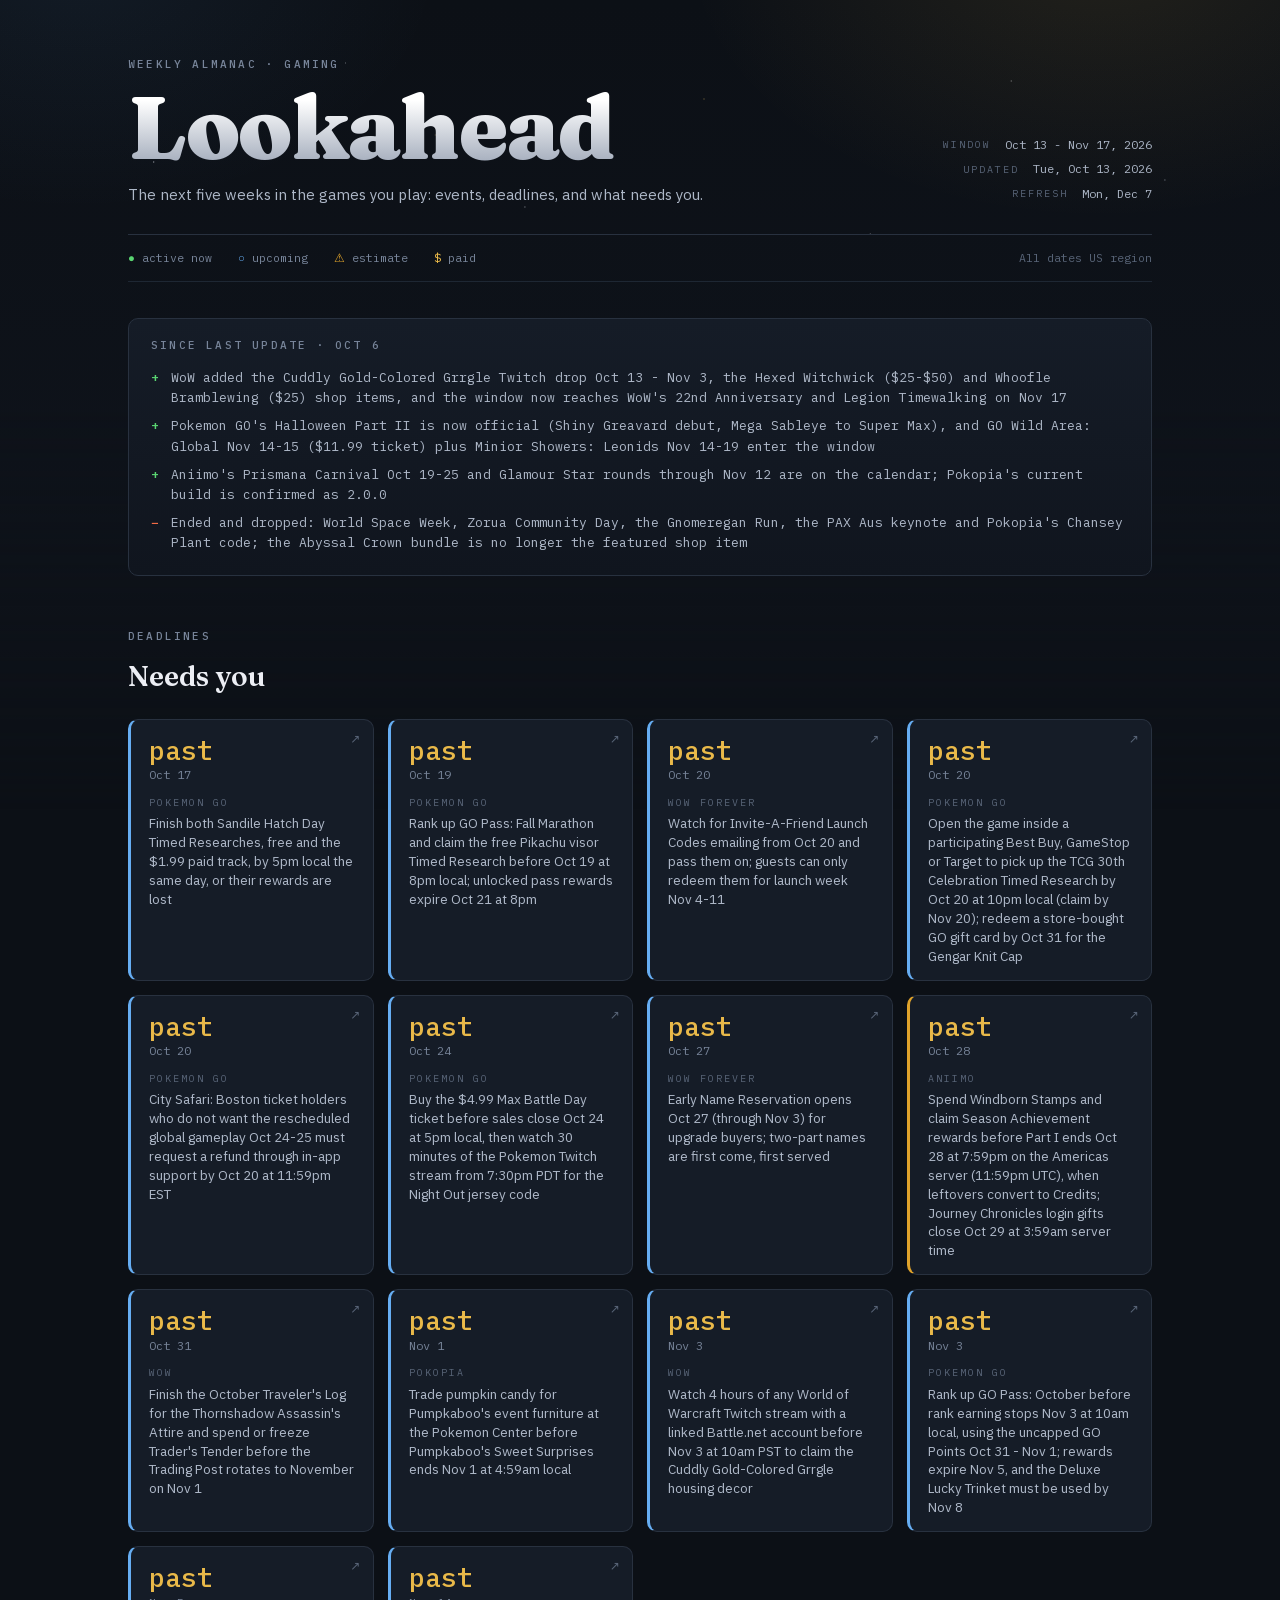
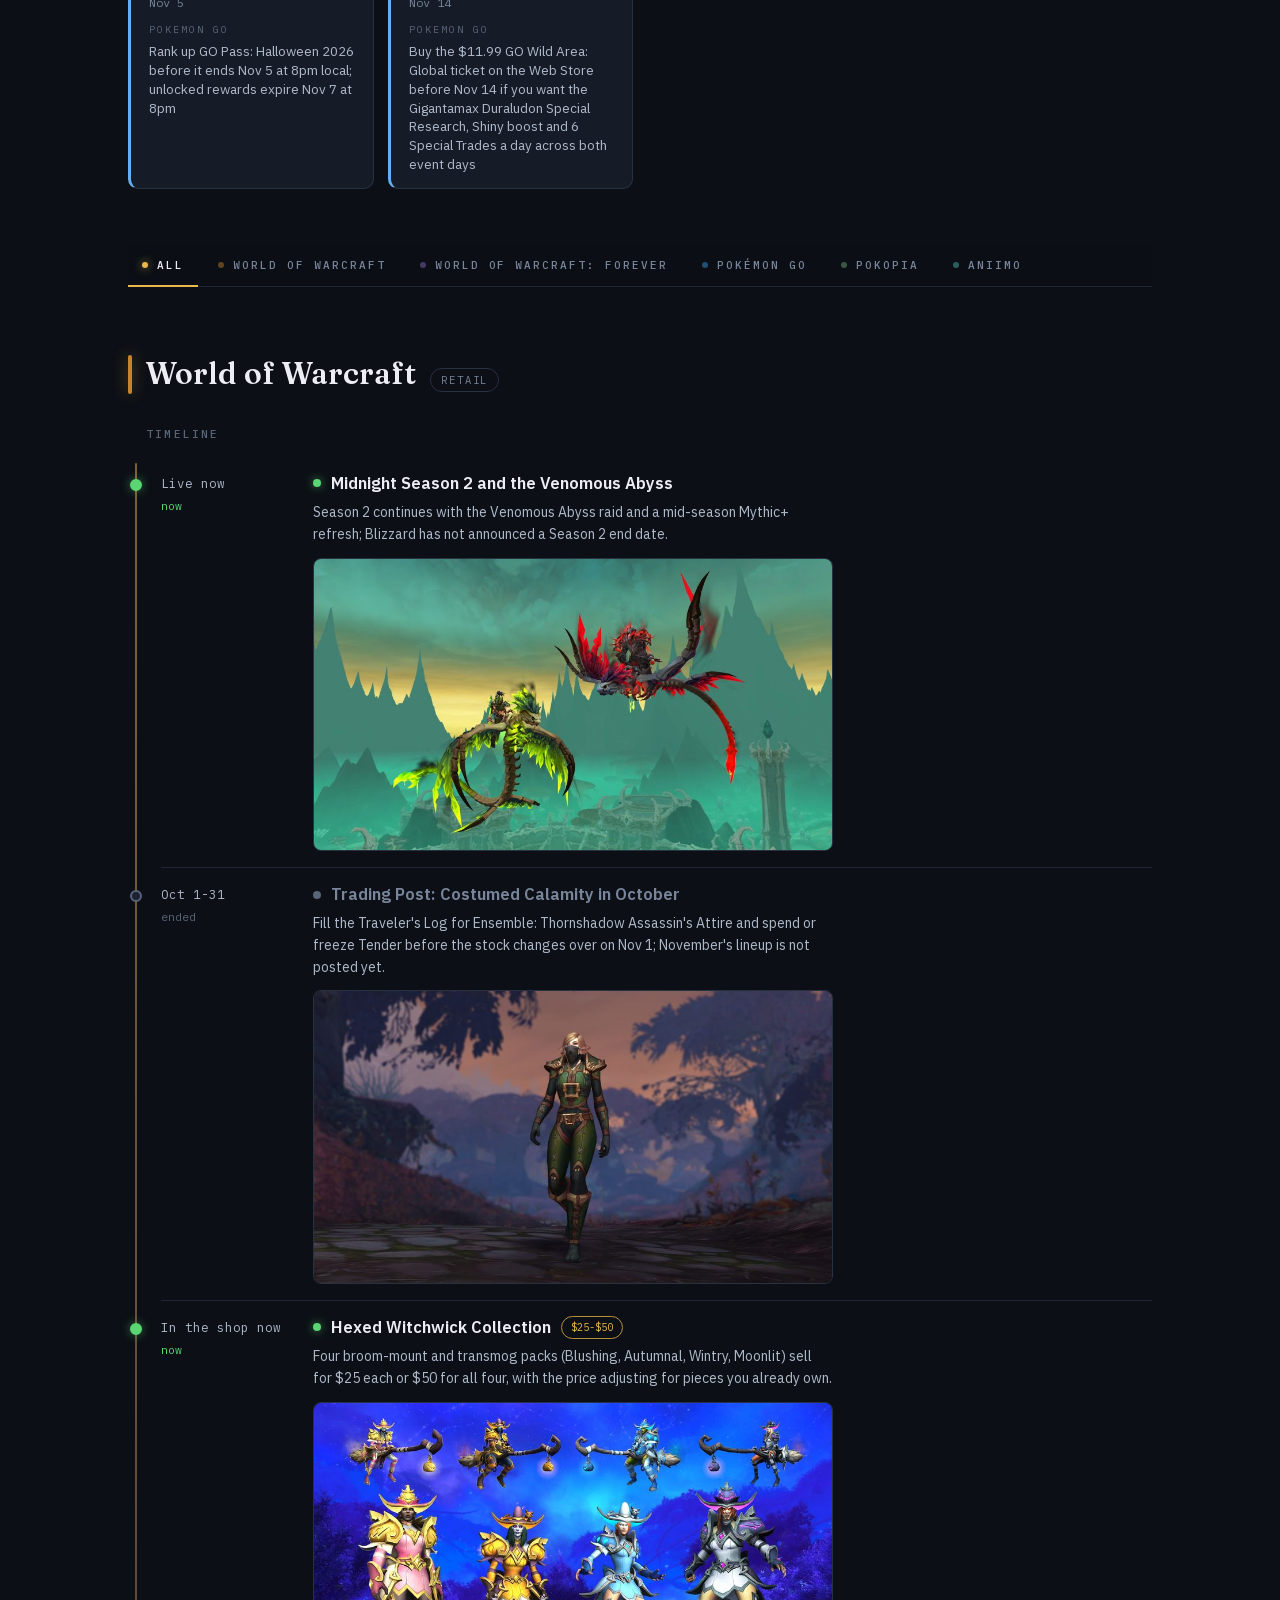
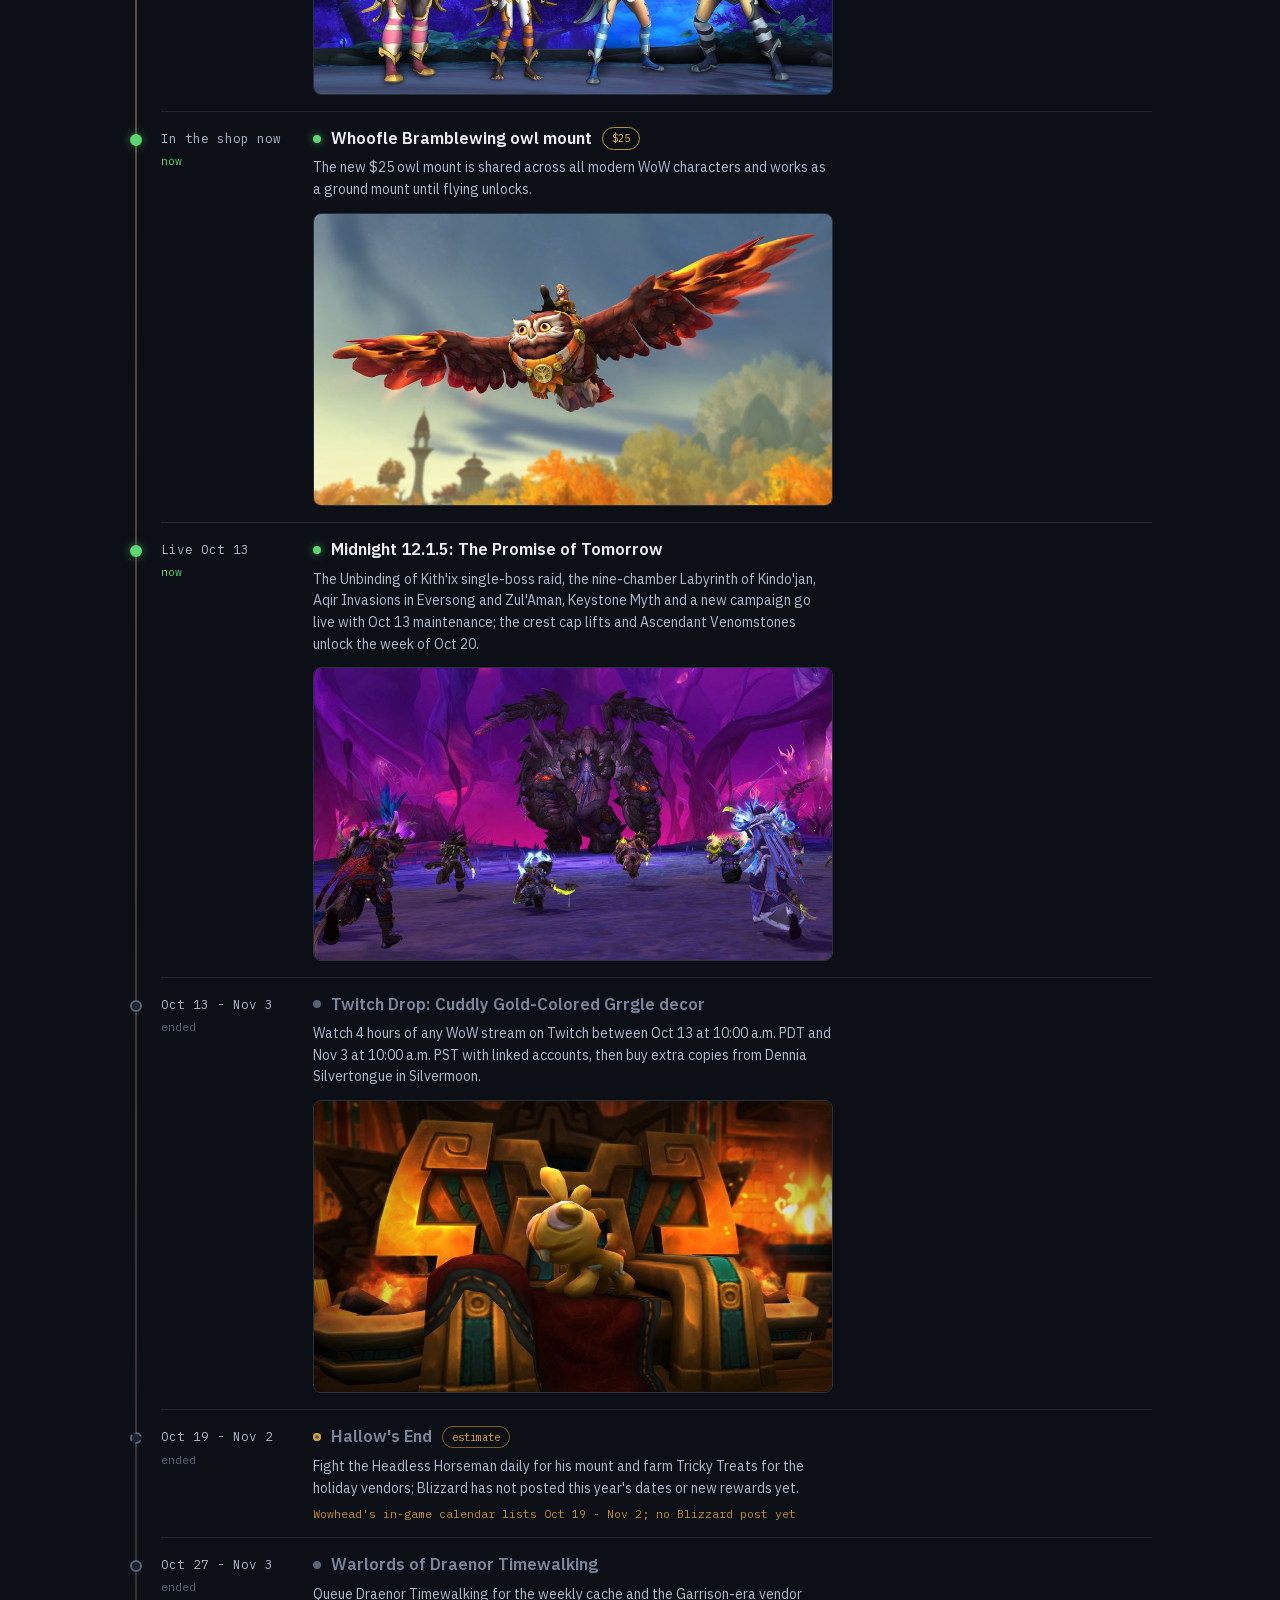
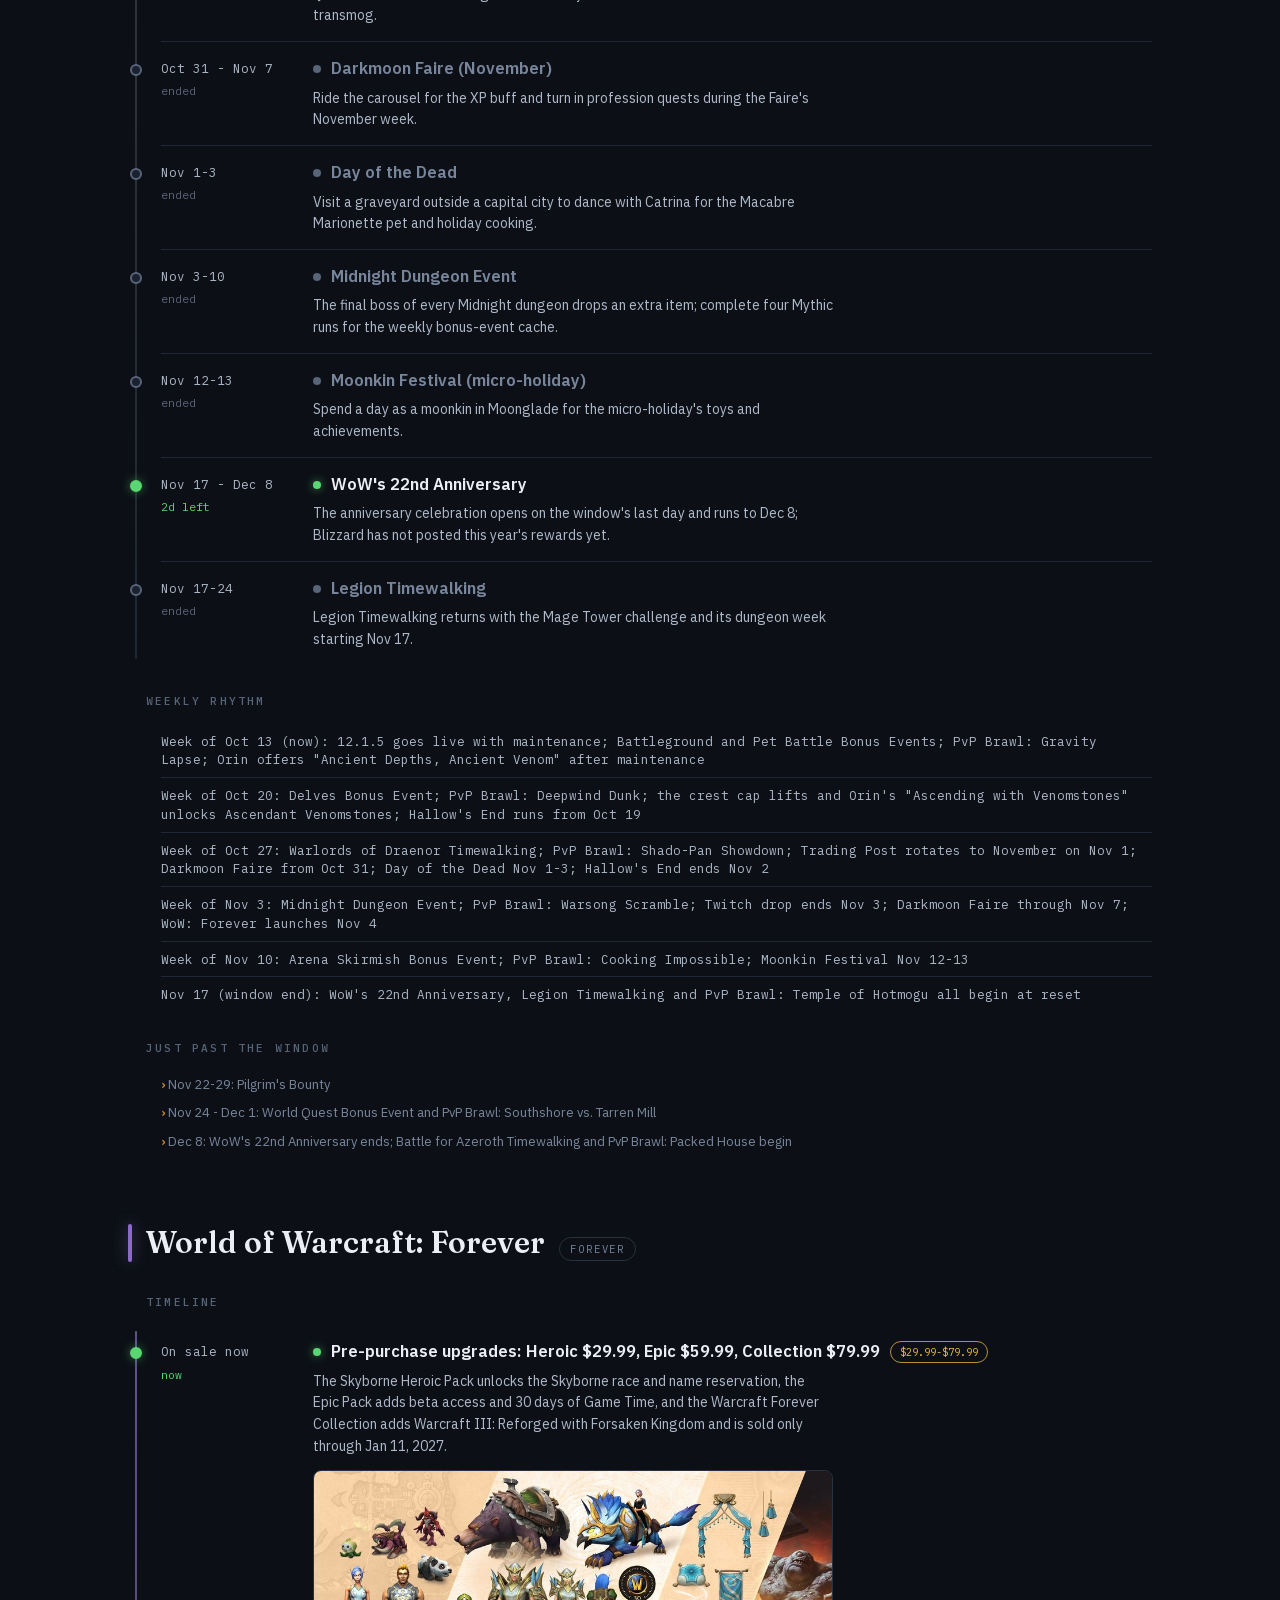
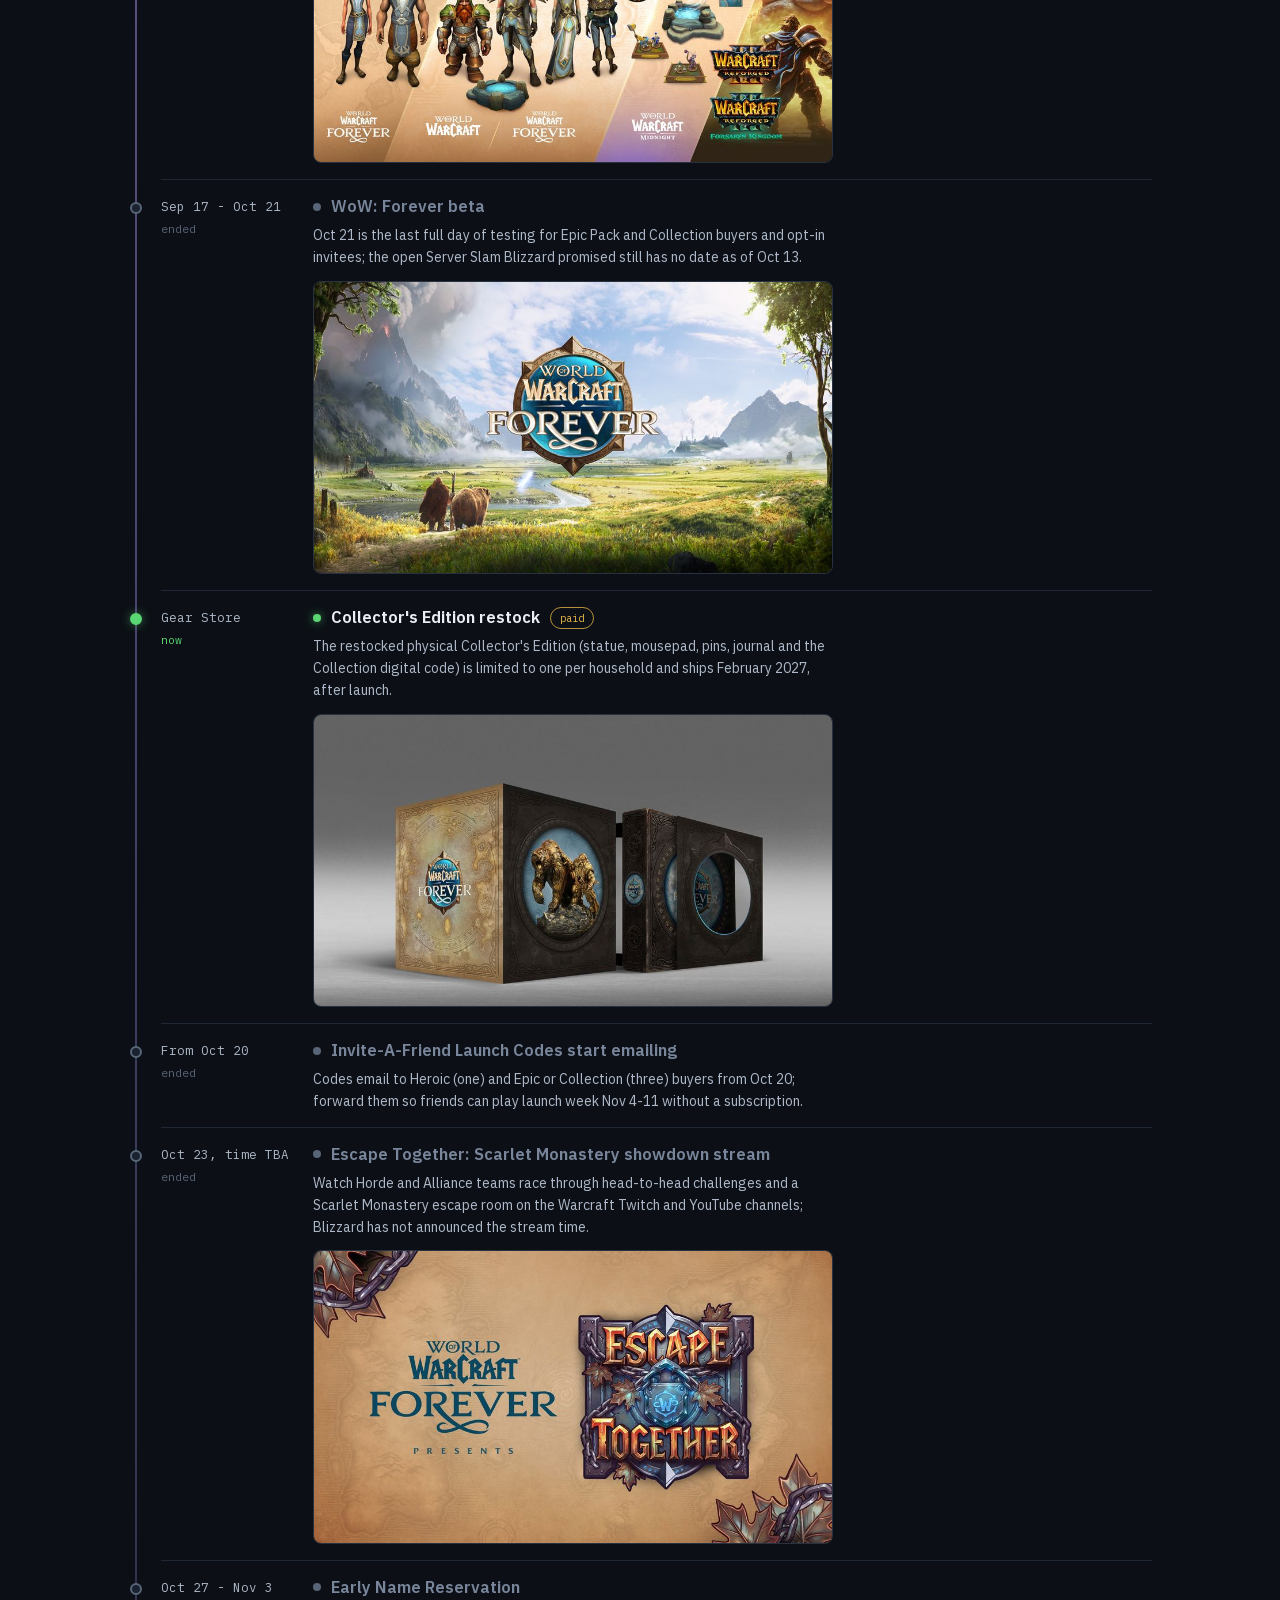
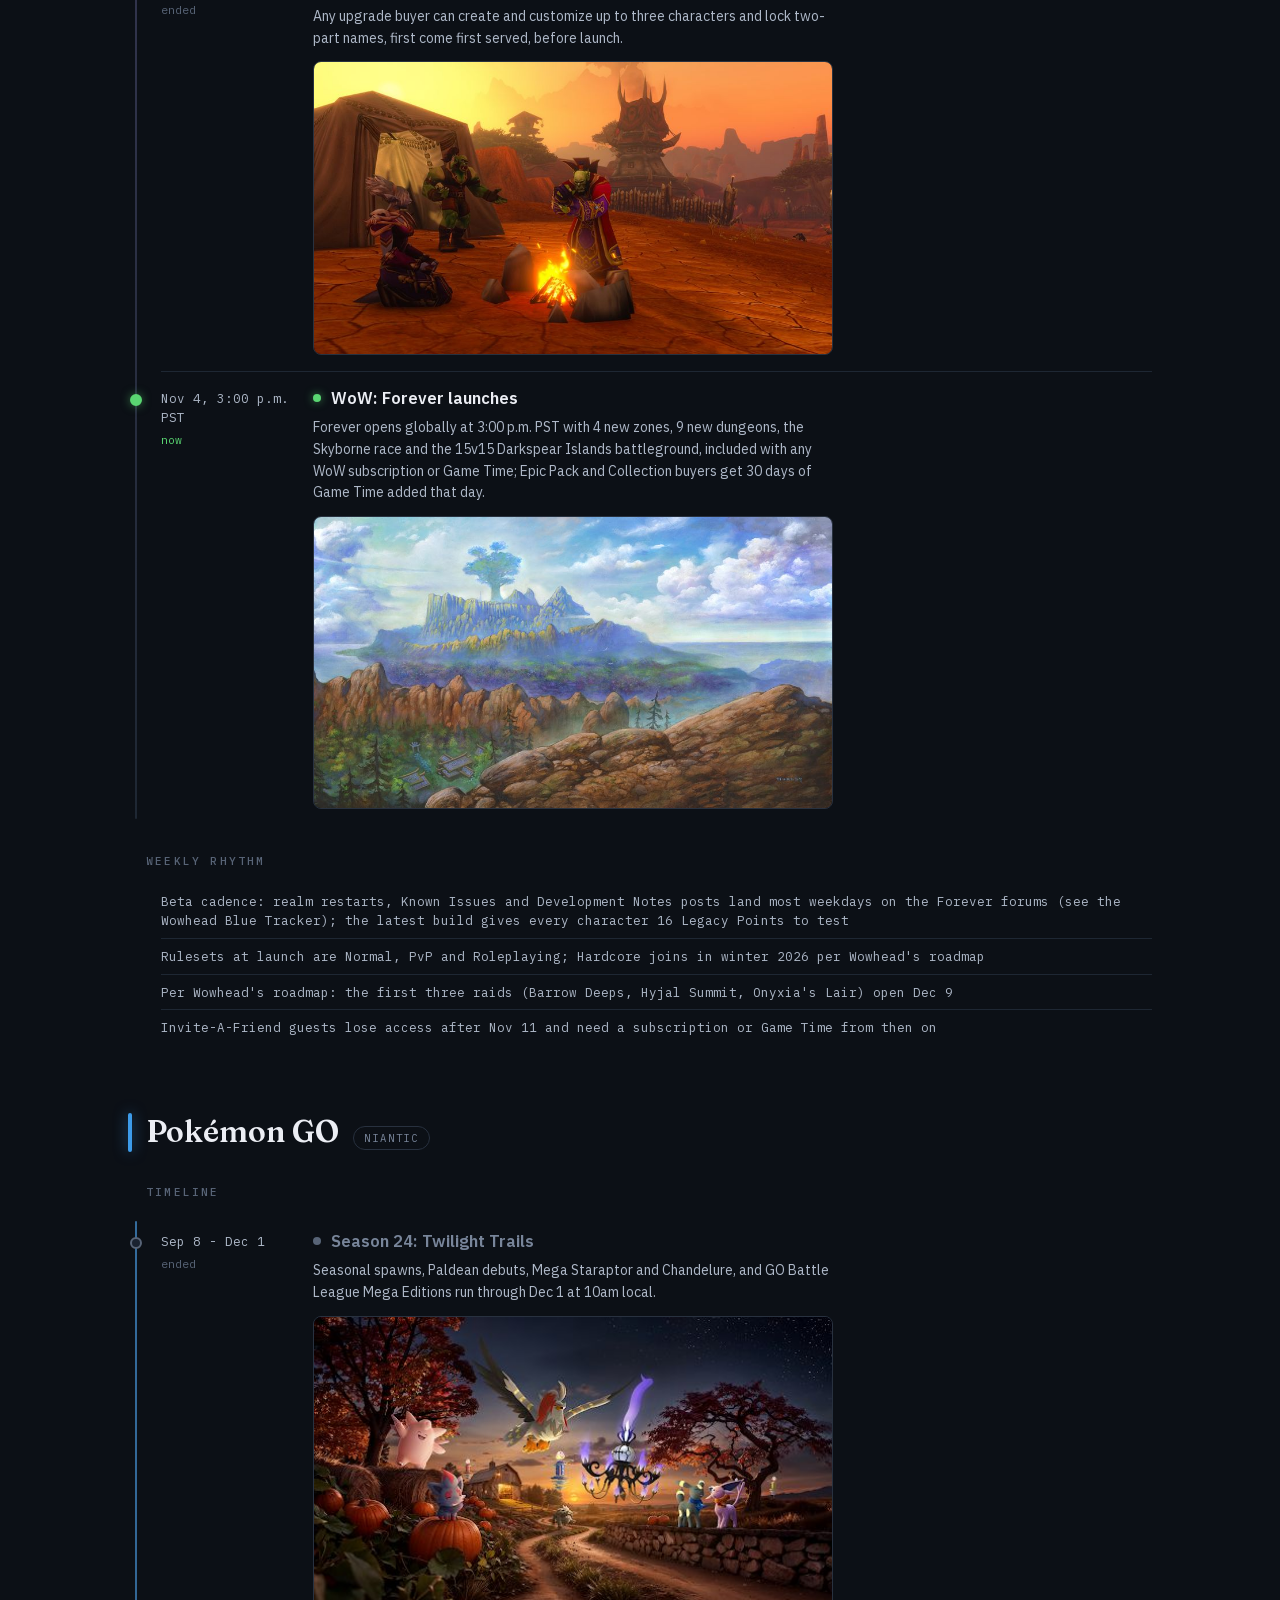
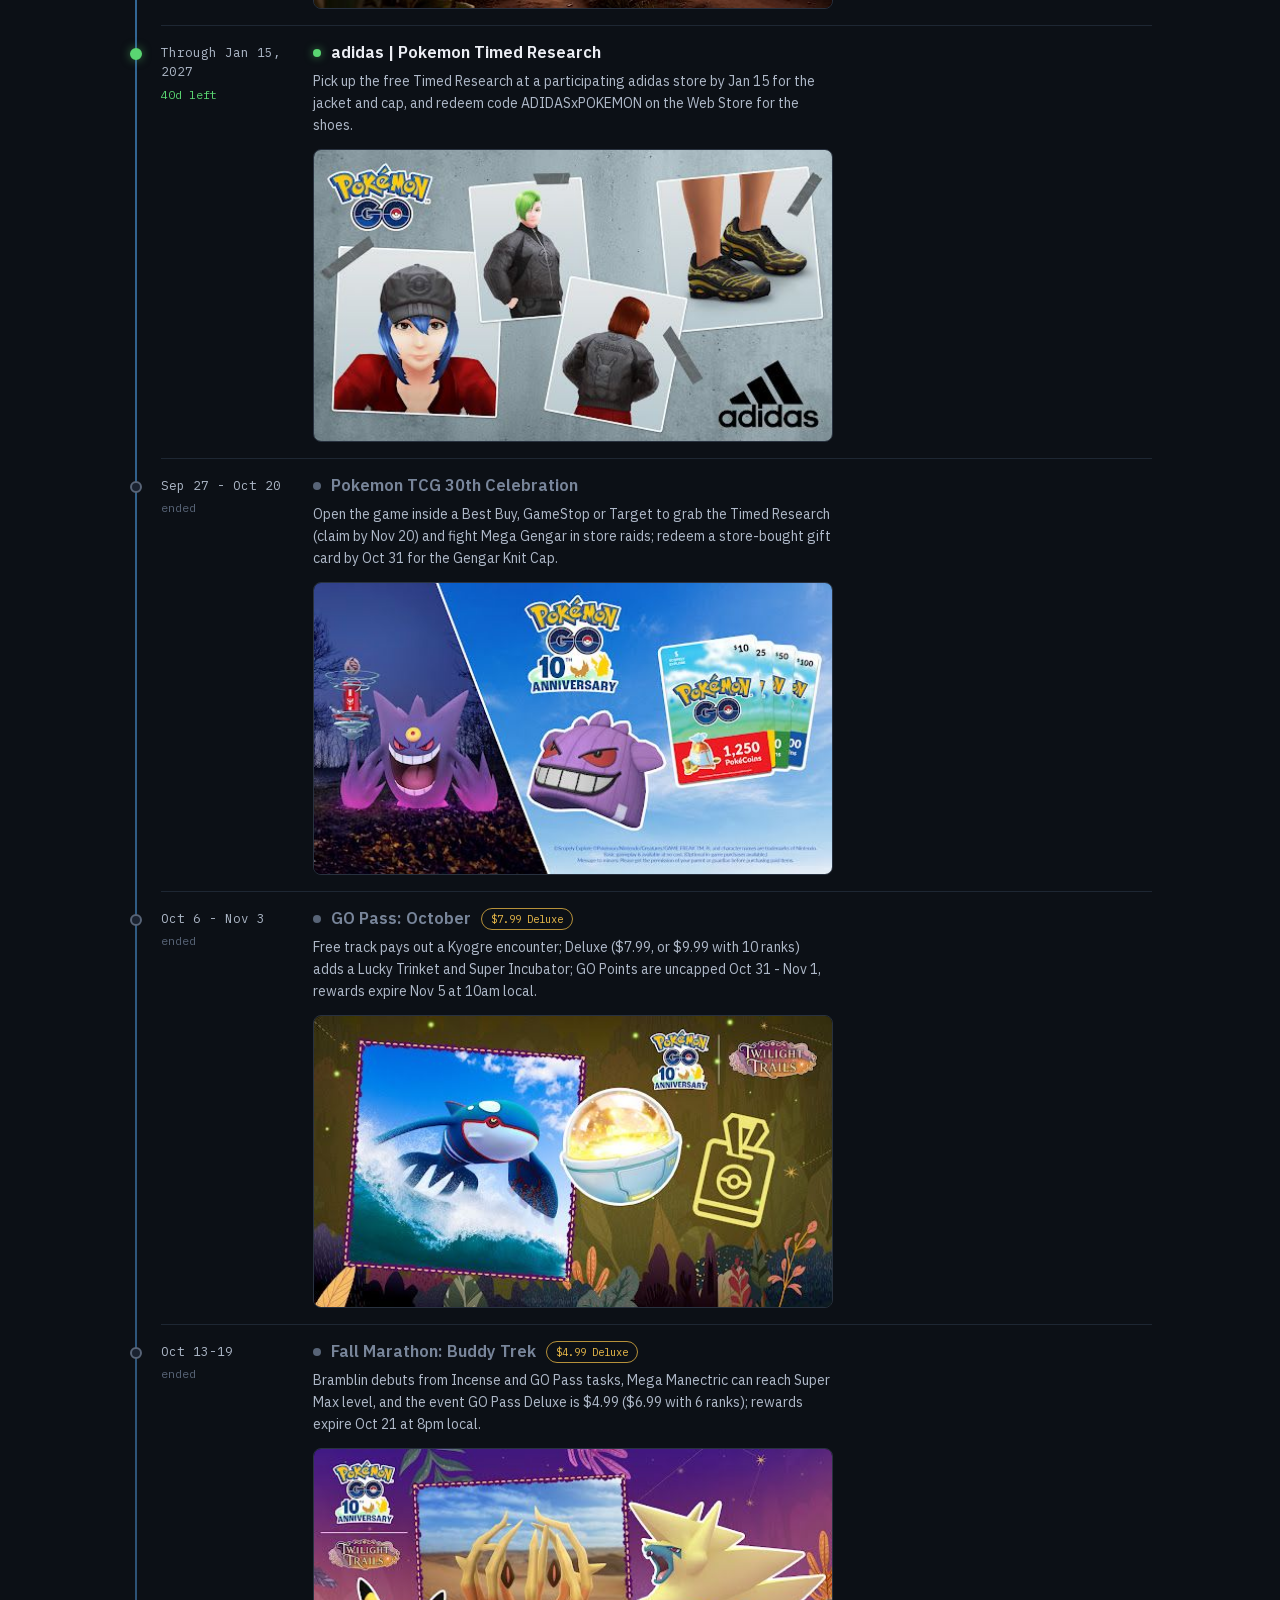
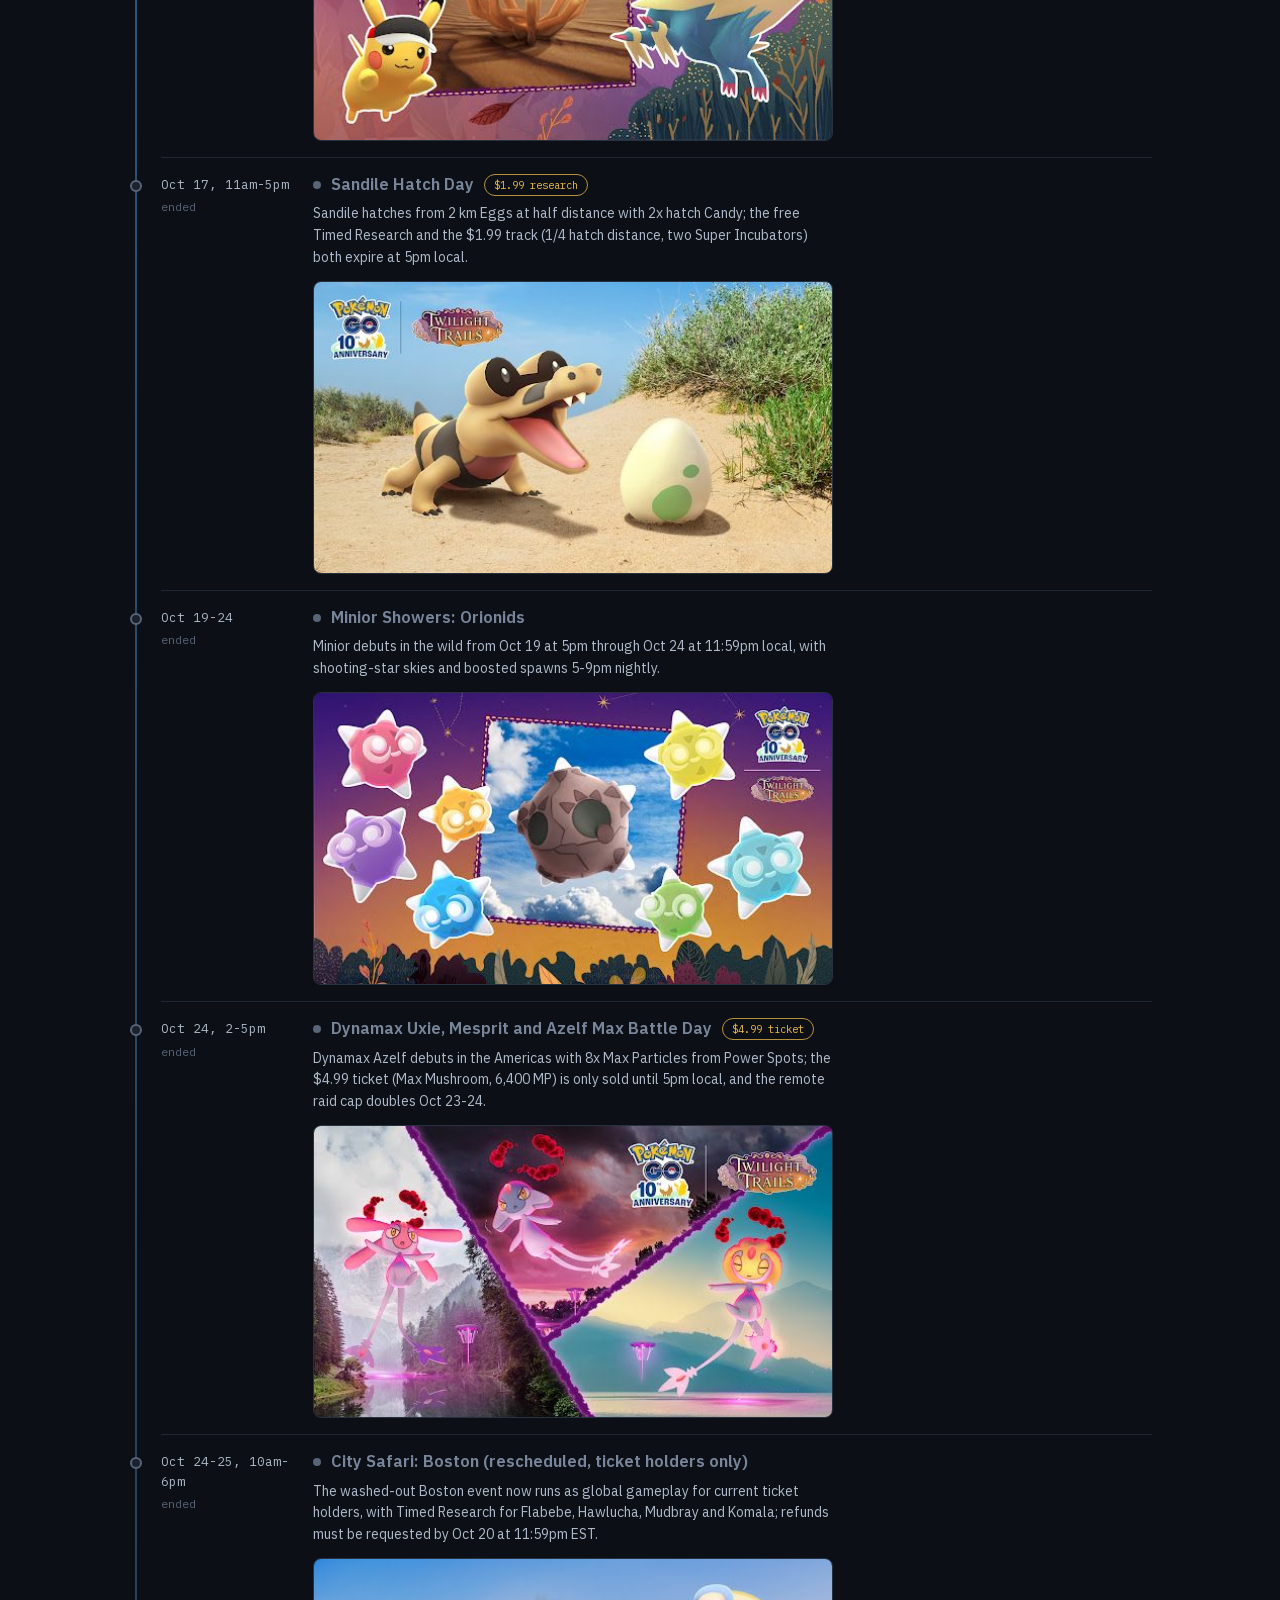
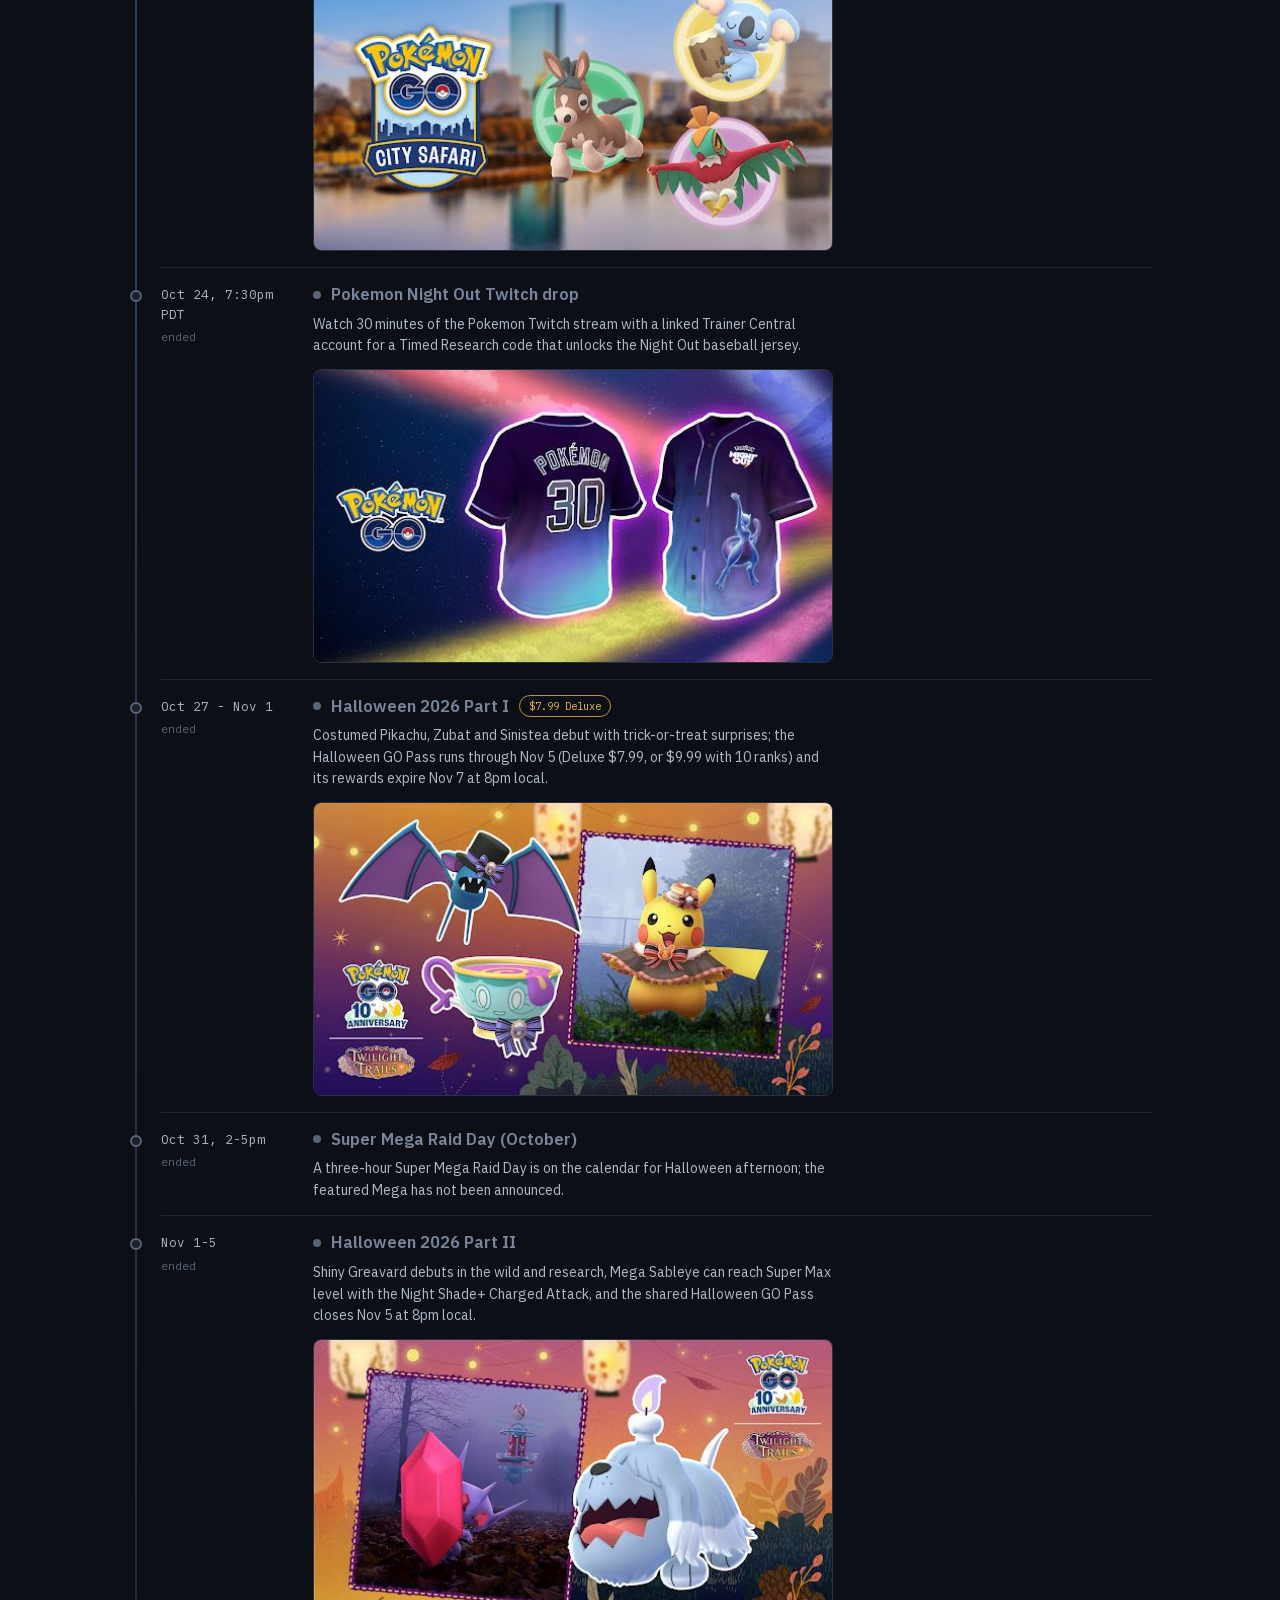
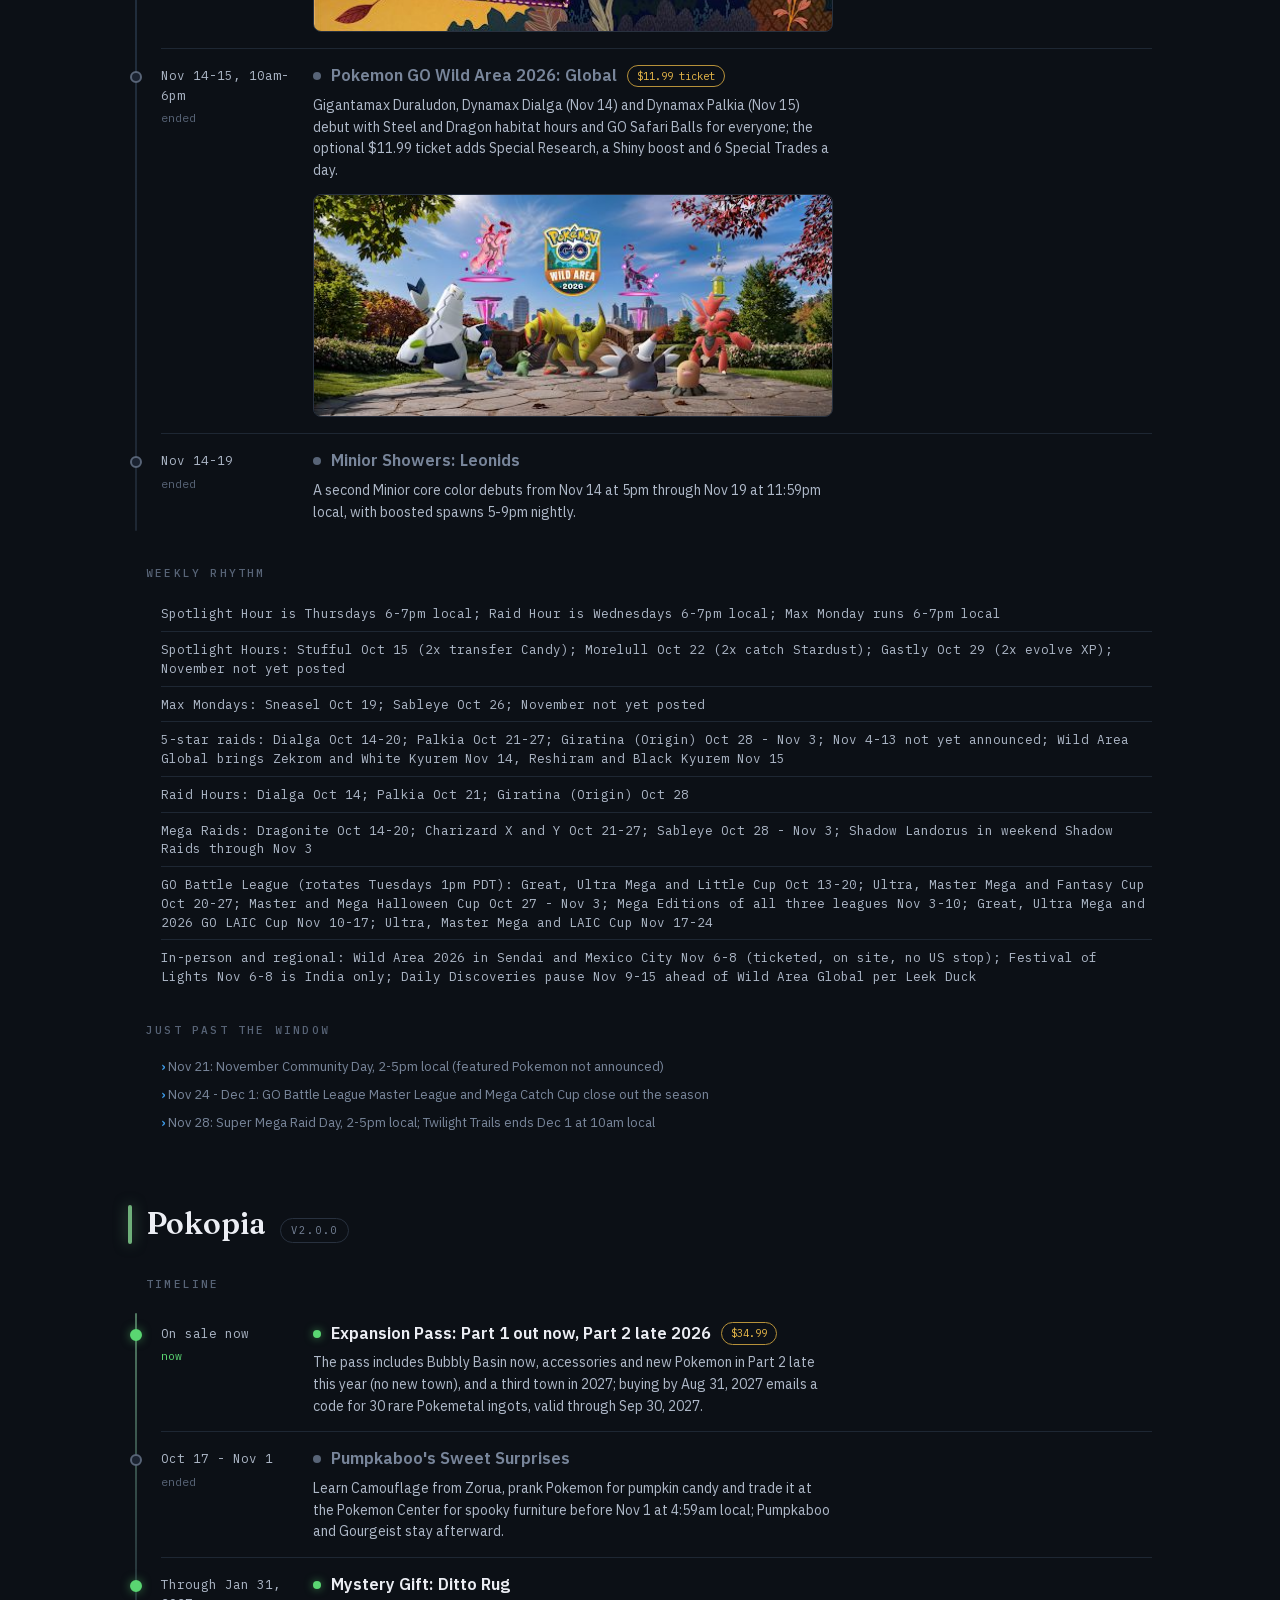
==== commit f86bdcac: "Weekly update: Oct 13 - Nov 17, 2026 + WoW added the Cuddly Gold-Colored Grrgle Twitch drop Oct 13 -" ====
--- a/docs/index.html
+++ b/docs/index.html
@@ -19,8 +19,8 @@
       <p class="subtitle">The next five weeks in the games you play: events, deadlines, and what needs you.</p>
     </div>
     <dl class="masthead-meta">
-      <div><dt>Window</dt><dd>Oct 6 - Nov 10, 2026</dd></div>
-      <div><dt>Updated</dt><dd>Tue, Oct 6, 2026</dd></div>
+      <div><dt>Window</dt><dd>Oct 13 - Nov 17, 2026</dd></div>
+      <div><dt>Updated</dt><dd>Tue, Oct 13, 2026</dd></div>
       <div><dt>Refresh</dt><dd data-next-refresh>weekly, Mon</dd></div>
     </dl>
   </header>
@@ -34,12 +34,12 @@
   </div>
 
   <aside class="changelog reveal">
-    <p class="eyebrow">Since last update &middot; Sep 29</p>
+    <p class="eyebrow">Since last update &middot; Oct 6</p>
     <ul>
-      <li><span class="verb verb-add">+</span>Midnight 12.1.5 now has a date: the Kith&#x27;ix raid, Labyrinth of Kindo&#x27;jan and Aqir Invasions arrive Oct 13, with Orin&#x27;s extra weekly Voidcore quest to finish beforehand</li>
-      <li><span class="verb verb-add">+</span>Pokemon GO added Minior&#x27;s Orionids debut Oct 19-24, the Uxie, Mesprit and Azelf Max Battle Day Oct 24 ($4.99), the Night Out Twitch drop Oct 24, and Halloween Part I Oct 27 - Nov 1 with its own GO Pass</li>
-      <li><span class="verb verb-add">+</span>WoW: Forever&#x27;s Nov 4 launch is now inside the window, and Pokopia&#x27;s Pumpkaboo&#x27;s Sweet Surprises runs Oct 17 - Nov 1</li>
-      <li><span class="verb verb-chg">→</span>City Safari: Boston is rescheduled as global gameplay for ticket holders Oct 24-25, with refunds only until Oct 20</li>
+      <li><span class="verb verb-add">+</span>WoW added the Cuddly Gold-Colored Grrgle Twitch drop Oct 13 - Nov 3, the Hexed Witchwick ($25-$50) and Whoofle Bramblewing ($25) shop items, and the window now reaches WoW&#x27;s 22nd Anniversary and Legion Timewalking on Nov 17</li>
+      <li><span class="verb verb-add">+</span>Pokemon GO&#x27;s Halloween Part II is now official (Shiny Greavard debut, Mega Sableye to Super Max), and GO Wild Area: Global Nov 14-15 ($11.99 ticket) plus Minior Showers: Leonids Nov 14-19 enter the window</li>
+      <li><span class="verb verb-add">+</span>Aniimo&#x27;s Prismana Carnival Oct 19-25 and Glamour Star rounds through Nov 12 are on the calendar; Pokopia&#x27;s current build is confirmed as 2.0.0</li>
+      <li><span class="verb verb-rem">−</span>Ended and dropped: World Space Week, Zorua Community Day, the Gnomeregan Run, the PAX Aus keynote and Pokopia&#x27;s Chansey Plant code; the Abyssal Crown bundle is no longer the featured shop item</li>
     </ul>
   </aside>
 
@@ -47,138 +47,103 @@
     <p class="eyebrow">Deadlines</p>
     <h2 class="section-title">Needs you</h2>
     <div class="needs-grid">
-      <a class="needs-card urgent" href="https://www.serebii.net/pokemonpokopia/serialcode.shtml" target="_blank" rel="noopener" data-deadline="2026-10-07">
-        <span class="needs-arrow">&#8599;</span>
-        <div class="needs-count" data-countdown>1d</div>
-        <div class="needs-date">Oct 7</div>
-        <div class="needs-game">Pokopia</div>
-        <div class="needs-action">Redeem the Chansey Plant code P0K0P1AGARDENS at a Pokemon Center PC before it stops working Oct 7</div>
-      </a>
-      <a class="needs-card urgent" href="https://pokemongo.com/news/go-pass-september-2026" target="_blank" rel="noopener" data-deadline="2026-10-08">
-        <span class="needs-arrow">&#8599;</span>
-        <div class="needs-count" data-countdown>2d</div>
-        <div class="needs-date">Oct 8</div>
-        <div class="needs-game">Pokemon GO</div>
-        <div class="needs-action">Claim any unclaimed GO Pass: September rewards before they expire Oct 8 at 10am local</div>
-      </a>
-      <a class="needs-card" href="https://aniimo.com/newslist/detail/100145" target="_blank" rel="noopener" data-deadline="2026-10-09">
-        <span class="needs-arrow">&#8599;</span>
-        <div class="needs-count" data-countdown>3d</div>
-        <div class="needs-date">Oct 9</div>
-        <div class="needs-game">Aniimo</div>
-        <div class="needs-action">Use your remaining Aniimo Discovery search attempts before the event closes Oct 9 at 3:59am server time</div>
-      </a>
-      <a class="needs-card" href="https://pokemongo.com/news/communityday-october-2026-zorua" target="_blank" rel="noopener" data-deadline="2026-10-10">
+      <a class="needs-card" href="https://pokemongo.com/news/sandile-hatch-day-2026" target="_blank" rel="noopener" data-deadline="2026-10-17">
         <span class="needs-arrow">&#8599;</span>
         <div class="needs-count" data-countdown>4d</div>
-        <div class="needs-date">Oct 10</div>
-        <div class="needs-game">Pokemon GO</div>
-        <div class="needs-action">Evolve Zorua by 9pm local on Community Day for Zoroark&#x27;s exclusive Fast Attack Sucker Punch; the $1.99 Special Research is only worth buying before the 2-5pm event</div>
-      </a>
-      <a class="needs-card" href="https://pokemongo.com/news/world-space-week-2026" target="_blank" rel="noopener" data-deadline="2026-10-12">
-        <span class="needs-arrow">&#8599;</span>
-        <div class="needs-count" data-countdown>6d</div>
-        <div class="needs-date">Oct 12</div>
-        <div class="needs-game">Pokemon GO</div>
-        <div class="needs-action">Complete and claim the free World Space Week Timed Research (Astronaut Pikachu) by Oct 12 at 11:59pm local</div>
-      </a>
-      <a class="needs-card" href="https://worldofwarcraft.blizzard.com/en-us/news/24307306" target="_blank" rel="noopener" data-deadline="2026-10-13">
-        <span class="needs-arrow">&#8599;</span>
-        <div class="needs-count" data-countdown>7d</div>
-        <div class="needs-date">Oct 13</div>
-        <div class="needs-game">WoW</div>
-        <div class="needs-action">Turn in Orin Straylight&#x27;s &quot;In the Catalyst&#x27;s Shadow&quot; and &quot;Prismatic Potential&quot; before Oct 13 maintenance so the extra weekly Nebulous Voidcore unlocks with 12.1.5</div>
-      </a>
-      <a class="needs-card" href="https://pokemongo.com/news/go-pass-september-2026" target="_blank" rel="noopener" data-deadline="2026-10-13">
-        <span class="needs-arrow">&#8599;</span>
-        <div class="needs-count" data-countdown>7d</div>
-        <div class="needs-date">Oct 13</div>
-        <div class="needs-game">Pokemon GO</div>
-        <div class="needs-action">Hatch with the GO Pass Deluxe: September Timed Incubator before it expires Oct 13 at 10am local</div>
-      </a>
-      <a class="needs-card" href="https://pokemongo.com/news/sandile-hatch-day-2026" target="_blank" rel="noopener" data-deadline="2026-10-17">
-        <span class="needs-arrow">&#8599;</span>
-        <div class="needs-count" data-countdown>11d</div>
         <div class="needs-date">Oct 17</div>
         <div class="needs-game">Pokemon GO</div>
         <div class="needs-action">Finish both Sandile Hatch Day Timed Researches, free and the $1.99 paid track, by 5pm local the same day, or their rewards are lost</div>
       </a>
       <a class="needs-card" href="https://pokemongo.com/news/fall-marathon-buddy-trek-2026" target="_blank" rel="noopener" data-deadline="2026-10-19">
         <span class="needs-arrow">&#8599;</span>
-        <div class="needs-count" data-countdown>13d</div>
+        <div class="needs-count" data-countdown>6d</div>
         <div class="needs-date">Oct 19</div>
         <div class="needs-game">Pokemon GO</div>
         <div class="needs-action">Rank up GO Pass: Fall Marathon and claim the free Pikachu visor Timed Research before Oct 19 at 8pm local; unlocked pass rewards expire Oct 21 at 8pm</div>
       </a>
       <a class="needs-card" href="https://worldofwarcraft.blizzard.com/en-us/news/24301508/pre-purchase-world-of-warcraft-forever-upgrades-and-begin-your-next-journey-in-azeroth" target="_blank" rel="noopener" data-deadline="2026-10-20">
         <span class="needs-arrow">&#8599;</span>
-        <div class="needs-count" data-countdown>14d</div>
+        <div class="needs-count" data-countdown>7d</div>
         <div class="needs-date">Oct 20</div>
         <div class="needs-game">WoW Forever</div>
         <div class="needs-action">Watch for Invite-A-Friend Launch Codes emailing from Oct 20 and pass them on; guests can only redeem them for launch week Nov 4-11</div>
       </a>
       <a class="needs-card" href="https://pokemongo.com/news/tcg-30th-celebration-event" target="_blank" rel="noopener" data-deadline="2026-10-20">
         <span class="needs-arrow">&#8599;</span>
-        <div class="needs-count" data-countdown>14d</div>
+        <div class="needs-count" data-countdown>7d</div>
         <div class="needs-date">Oct 20</div>
         <div class="needs-game">Pokemon GO</div>
-        <div class="needs-action">Visit a participating Best Buy, GameStop or Target to pick up the TCG 30th Celebration Timed Research by Oct 20 at 10pm local (claim by Nov 20); redeem a store-bought GO gift card by Oct 31 for the Gengar Knit Cap</div>
+        <div class="needs-action">Open the game inside a participating Best Buy, GameStop or Target to pick up the TCG 30th Celebration Timed Research by Oct 20 at 10pm local (claim by Nov 20); redeem a store-bought GO gift card by Oct 31 for the Gengar Knit Cap</div>
       </a>
       <a class="needs-card" href="https://pokemongo.com/news/city-safari-boston-rescheduled" target="_blank" rel="noopener" data-deadline="2026-10-20">
         <span class="needs-arrow">&#8599;</span>
-        <div class="needs-count" data-countdown>14d</div>
+        <div class="needs-count" data-countdown>7d</div>
         <div class="needs-date">Oct 20</div>
         <div class="needs-game">Pokemon GO</div>
         <div class="needs-action">City Safari: Boston ticket holders who do not want the rescheduled global gameplay Oct 24-25 must request a refund through in-app support by Oct 20 at 11:59pm EST</div>
       </a>
       <a class="needs-card" href="https://pokemongo.com/news/dynamax-uxie-mesprit-azelf-max-battle-day-2026" target="_blank" rel="noopener" data-deadline="2026-10-24">
         <span class="needs-arrow">&#8599;</span>
-        <div class="needs-count" data-countdown>18d</div>
+        <div class="needs-count" data-countdown>11d</div>
         <div class="needs-date">Oct 24</div>
         <div class="needs-game">Pokemon GO</div>
         <div class="needs-action">Buy the $4.99 Max Battle Day ticket before sales close Oct 24 at 5pm local, then watch 30 minutes of the Pokemon Twitch stream from 7:30pm PDT for the Night Out jersey code</div>
       </a>
       <a class="needs-card" href="https://worldofwarcraft.blizzard.com/en-us/news/24301508/pre-purchase-world-of-warcraft-forever-upgrades-and-begin-your-next-journey-in-azeroth" target="_blank" rel="noopener" data-deadline="2026-10-27">
         <span class="needs-arrow">&#8599;</span>
-        <div class="needs-count" data-countdown>21d</div>
+        <div class="needs-count" data-countdown>14d</div>
         <div class="needs-date">Oct 27</div>
         <div class="needs-game">WoW Forever</div>
-        <div class="needs-action">Early Name Reservation opens Oct 27 (through Nov 3) for upgrade buyers; two-part names are region unique and go first come, first served</div>
+        <div class="needs-action">Early Name Reservation opens Oct 27 (through Nov 3) for upgrade buyers; two-part names are first come, first served</div>
       </a>
       <a class="needs-card est" href="https://aniimotools.dev/guides/october-29-update/" target="_blank" rel="noopener" data-deadline="2026-10-28">
         <span class="needs-arrow">&#8599;</span>
-        <div class="needs-count" data-countdown>22d</div>
+        <div class="needs-count" data-countdown>15d</div>
         <div class="needs-date">Oct 28</div>
         <div class="needs-game">Aniimo</div>
-        <div class="needs-action">Spend Windborn Stamps in the Limited Time Shop before Part I ends Oct 28 at 11:59pm server time, when leftovers convert to Credits; Journey Chronicles login gifts close Oct 29 at 3:59am</div>
+        <div class="needs-action">Spend Windborn Stamps and claim Season Achievement rewards before Part I ends Oct 28 at 7:59pm on the Americas server (11:59pm UTC), when leftovers convert to Credits; Journey Chronicles login gifts close Oct 29 at 3:59am server time</div>
       </a>
       <a class="needs-card" href="https://worldofwarcraft.blizzard.com/en-us/news/24303315/world-of-warcraft-forever-headlines-a-packed-wow-weekly" target="_blank" rel="noopener" data-deadline="2026-10-31">
         <span class="needs-arrow">&#8599;</span>
-        <div class="needs-count" data-countdown>25d</div>
+        <div class="needs-count" data-countdown>18d</div>
         <div class="needs-date">Oct 31</div>
         <div class="needs-game">WoW</div>
         <div class="needs-action">Finish the October Traveler&#x27;s Log for the Thornshadow Assassin&#x27;s Attire and spend or freeze Trader&#x27;s Tender before the Trading Post rotates to November on Nov 1</div>
       </a>
       <a class="needs-card" href="https://www.pokemon.com/us/news/gather-pumpkin-candy-for-pumpkaboo-in-pokemon-pokopia" target="_blank" rel="noopener" data-deadline="2026-11-01">
         <span class="needs-arrow">&#8599;</span>
-        <div class="needs-count" data-countdown>26d</div>
+        <div class="needs-count" data-countdown>19d</div>
         <div class="needs-date">Nov 1</div>
         <div class="needs-game">Pokopia</div>
         <div class="needs-action">Trade pumpkin candy for Pumpkaboo&#x27;s event furniture at the Pokemon Center before Pumpkaboo&#x27;s Sweet Surprises ends Nov 1 at 4:59am local</div>
       </a>
+      <a class="needs-card" href="https://worldofwarcraft.blizzard.com/en-us/news/24302098/twitch-drop-get-the-cuddly-gold-colored-grrgle-housing-decor-item-october-13" target="_blank" rel="noopener" data-deadline="2026-11-03">
+        <span class="needs-arrow">&#8599;</span>
+        <div class="needs-count" data-countdown>21d</div>
+        <div class="needs-date">Nov 3</div>
+        <div class="needs-game">WoW</div>
+        <div class="needs-action">Watch 4 hours of any World of Warcraft Twitch stream with a linked Battle.net account before Nov 3 at 10am PST to claim the Cuddly Gold-Colored Grrgle housing decor</div>
+      </a>
       <a class="needs-card" href="https://pokemongo.com/news/go-pass-october-2026" target="_blank" rel="noopener" data-deadline="2026-11-03">
         <span class="needs-arrow">&#8599;</span>
-        <div class="needs-count" data-countdown>28d</div>
+        <div class="needs-count" data-countdown>21d</div>
         <div class="needs-date">Nov 3</div>
         <div class="needs-game">Pokemon GO</div>
         <div class="needs-action">Rank up GO Pass: October before rank earning stops Nov 3 at 10am local, using the uncapped GO Points Oct 31 - Nov 1; rewards expire Nov 5, and the Deluxe Lucky Trinket must be used by Nov 8</div>
       </a>
-      <a class="needs-card" href="https://pokemongo.com/news/halloween-part-1-2026" target="_blank" rel="noopener" data-deadline="2026-11-05">
-        <span class="needs-arrow">&#8599;</span>
-        <div class="needs-count" data-countdown>30d</div>
+      <a class="needs-card" href="https://pokemongo.com/news/halloween-part-2-2026" target="_blank" rel="noopener" data-deadline="2026-11-05">
+        <span class="needs-arrow">&#8599;</span>
+        <div class="needs-count" data-countdown>23d</div>
         <div class="needs-date">Nov 5</div>
         <div class="needs-game">Pokemon GO</div>
         <div class="needs-action">Rank up GO Pass: Halloween 2026 before it ends Nov 5 at 8pm local; unlocked rewards expire Nov 7 at 8pm</div>
+      </a>
+      <a class="needs-card" href="https://pokemongo.com/en/gowildarea" target="_blank" rel="noopener" data-deadline="2026-11-14">
+        <span class="needs-arrow">&#8599;</span>
+        <div class="needs-count" data-countdown>32d</div>
+        <div class="needs-date">Nov 14</div>
+        <div class="needs-game">Pokemon GO</div>
+        <div class="needs-action">Buy the $11.99 GO Wild Area: Global ticket on the Web Store before Nov 14 if you want the Gigantamax Duraludon Special Research, Shiny boost and 6 Special Trades a day across both event days</div>
       </a>
     </div>
   </section>
@@ -208,88 +173,80 @@
       </div>
       <div class="event-body">
         <div class="event-head"><span class="state-dot" aria-hidden="true"></span><a class="event-title" href="https://worldofwarcraft.blizzard.com/en-us/news/24294369" target="_blank" rel="noopener">Midnight Season 2 and the Venomous Abyss</a></div>
-        <p class="event-detail">Season 2 continues with the Venomous Abyss raid and a Mythic+ pool that gets a mid-season refresh and Keystone Myth on Oct 13.</p>
+        <p class="event-detail">Season 2 continues with the Venomous Abyss raid and a mid-season Mythic+ refresh; Blizzard has not announced a Season 2 end date.</p>
         <figure class="event-media"><img src="assets/img/85df89c60c42eb7a9348049d59bc8023af3b1469.jpg" alt="Midnight Season 2 and the Venomous Abyss" loading="lazy" decoding="async"></figure>
       </div>
     </article>
-    <article class="event state-active" data-start="2026-09-15">
+    <article class="event state-active" data-start="2026-10-01" data-end="2026-10-31">
+      <div class="event-when">
+        <div class="event-dates">Oct 1-31</div>
+        <div class="event-count" data-countdown>18d left</div>
+      </div>
+      <div class="event-body">
+        <div class="event-head"><span class="state-dot" aria-hidden="true"></span><a class="event-title" href="https://worldofwarcraft.blizzard.com/en-us/news/24303315/world-of-warcraft-forever-headlines-a-packed-wow-weekly" target="_blank" rel="noopener">Trading Post: Costumed Calamity in October</a></div>
+        <p class="event-detail">Fill the Traveler&#x27;s Log for Ensemble: Thornshadow Assassin&#x27;s Attire and spend or freeze Tender before the stock changes over on Nov 1; November&#x27;s lineup is not posted yet.</p>
+        <figure class="event-media"><img src="assets/img/ccc9a8d673be793df19a72f0e5249182f50b6787.jpg" alt="Trading Post: Costumed Calamity in October" loading="lazy" decoding="async"></figure>
+      </div>
+    </article>
+    <article class="event state-active" data-start="2026-10-08">
       <div class="event-when">
         <div class="event-dates">In the shop now</div>
         <div class="event-count" data-countdown>now</div>
       </div>
       <div class="event-body">
-        <div class="event-head"><span class="state-dot" aria-hidden="true"></span><a class="event-title" href="https://worldofwarcraft.blizzard.com/en-us/news/24276747/corruption-calls-with-the-abyssal-crown-collection" target="_blank" rel="noopener">Abyssal Crown Collection</a><span class="pill pill-price">paid</span></div>
-        <p class="event-detail">Azshara&#x27;s raiment and the void-touched Zothwing mount are still the featured bundle on the Battle.net shop.</p>
-        <figure class="event-media"><img src="assets/img/8f37e43d60453ad8cd4eb718f02e26f5c477d5f9.jpg" alt="Abyssal Crown Collection" loading="lazy" decoding="async"></figure>
-      </div>
-    </article>
-    <article class="event state-active" data-start="2026-10-01" data-end="2026-10-31">
-      <div class="event-when">
-        <div class="event-dates">Oct 1-31</div>
-        <div class="event-count" data-countdown>25d left</div>
-      </div>
-      <div class="event-body">
-        <div class="event-head"><span class="state-dot" aria-hidden="true"></span><a class="event-title" href="https://worldofwarcraft.blizzard.com/en-us/news/24303315/world-of-warcraft-forever-headlines-a-packed-wow-weekly" target="_blank" rel="noopener">Trading Post: Costumed Calamity in October</a></div>
-        <p class="event-detail">October&#x27;s stock has the Bilebound Ur&#x27;zul mount, the Headless Horseman&#x27;s Hallowed Charger and the Archmage&#x27;s Familiar cat; fill the Traveler&#x27;s Log for Ensemble: Thornshadow Assassin&#x27;s Attire before the Oct 31 rotation.</p>
-        <figure class="event-media"><img src="assets/img/ccc9a8d673be793df19a72f0e5249182f50b6787.jpg" alt="Trading Post: Costumed Calamity in October" loading="lazy" decoding="async"></figure>
-      </div>
-    </article>
-    <article class="event state-active" data-start="2026-10-03" data-end="2026-10-10">
-      <div class="event-when">
-        <div class="event-dates">Oct 3-10</div>
-        <div class="event-count" data-countdown>4d left</div>
-      </div>
-      <div class="event-body">
-        <div class="event-head"><span class="state-dot" aria-hidden="true"></span><a class="event-title" href="https://www.wowhead.com/event=479/darkmoon-faire" target="_blank" rel="noopener">Darkmoon Faire (October)</a></div>
-        <p class="event-detail">Ride the carousel for the XP buff and turn in profession quests before the Faire packs up Oct 10.</p>
-      </div>
-    </article>
-    <article class="event state-active" data-start="2026-10-06" data-end="2026-10-13">
-      <div class="event-when">
-        <div class="event-dates">Oct 6-13</div>
-        <div class="event-count" data-countdown>7d left</div>
-      </div>
-      <div class="event-body">
-        <div class="event-head"><span class="state-dot" aria-hidden="true"></span><a class="event-title" href="https://www.wowhead.com/event=643/timewalking-dungeon-event" target="_blank" rel="noopener">Mists of Pandaria Timewalking</a></div>
-        <p class="event-detail">Run five Timewalking dungeons for the weekly quest&#x27;s Heroic raid cache and spend Timewarped Badges at the Pandaria vendors.</p>
-      </div>
-    </article>
-    <article class="event state-upcoming" data-start="2026-10-10" data-end="2026-10-12">
-      <div class="event-when">
-        <div class="event-dates">Oct 10-12</div>
-        <div class="event-count" data-countdown>in 4d</div>
-      </div>
-      <div class="event-body">
-        <div class="event-head"><span class="state-dot" aria-hidden="true"></span><a class="event-title" href="https://www.wowhead.com/event=696/the-great-gnomeregan-run" target="_blank" rel="noopener">The Great Gnomeregan Run (micro-holiday)</a></div>
-        <p class="event-detail">Make a level-one Gnome and run from Gnomeregan to Booty Bay with the crowd for the weekend-only buffs and title.</p>
-      </div>
-    </article>
-    <article class="event state-upcoming" data-start="2026-10-13">
-      <div class="event-when">
-        <div class="event-dates">Oct 13</div>
-        <div class="event-count" data-countdown>in 7d</div>
-      </div>
-      <div class="event-body">
-        <div class="event-head"><span class="state-dot" aria-hidden="true"></span><a class="event-title" href="https://worldofwarcraft.blizzard.com/en-us/news/24307306" target="_blank" rel="noopener">Midnight 12.1.5: The Promise of Tomorrow</a></div>
-        <p class="event-detail">The Unbinding of Kith&#x27;ix single-boss raid, the nine-chamber Labyrinth of Kindo&#x27;jan, Aqir Invasions in Eversong and Zul&#x27;Aman, Keystone Myth and a new campaign arrive with weekly maintenance Oct 13.</p>
+        <div class="event-head"><span class="state-dot" aria-hidden="true"></span><a class="event-title" href="https://worldofwarcraft.blizzard.com/en-us/news/24310651/brew-up-trouble-with-the-hexed-witchwick-collection" target="_blank" rel="noopener">Hexed Witchwick Collection</a><span class="pill pill-price">$25-$50</span></div>
+        <p class="event-detail">Four broom-mount and transmog packs (Blushing, Autumnal, Wintry, Moonlit) sell for $25 each or $50 for all four, with the price adjusting for pieces you already own.</p>
+        <figure class="event-media"><img src="assets/img/c9fa7e4ba16e5972839627a62d6c1d1622c57441.jpg" alt="Hexed Witchwick Collection" loading="lazy" decoding="async"></figure>
+      </div>
+    </article>
+    <article class="event state-active" data-start="2026-10-08">
+      <div class="event-when">
+        <div class="event-dates">In the shop now</div>
+        <div class="event-count" data-countdown>now</div>
+      </div>
+      <div class="event-body">
+        <div class="event-head"><span class="state-dot" aria-hidden="true"></span><a class="event-title" href="https://worldofwarcraft.blizzard.com/en-us/news/24310650/owltastic-adventures-await-with-whoofle-bramblewing" target="_blank" rel="noopener">Whoofle Bramblewing owl mount</a><span class="pill pill-price">$25</span></div>
+        <p class="event-detail">The new $25 owl mount is shared across all modern WoW characters and works as a ground mount until flying unlocks.</p>
+        <figure class="event-media"><img src="assets/img/bc178120cbf435c35f2dcc1c456ac2cf01e2ff38.jpg" alt="Whoofle Bramblewing owl mount" loading="lazy" decoding="async"></figure>
+      </div>
+    </article>
+    <article class="event state-active" data-start="2026-10-13">
+      <div class="event-when">
+        <div class="event-dates">Live Oct 13</div>
+        <div class="event-count" data-countdown>now</div>
+      </div>
+      <div class="event-body">
+        <div class="event-head"><span class="state-dot" aria-hidden="true"></span><a class="event-title" href="https://worldofwarcraft.blizzard.com/en-us/news/24307306/midnights-1215-content-update-arrives-october-13" target="_blank" rel="noopener">Midnight 12.1.5: The Promise of Tomorrow</a></div>
+        <p class="event-detail">The Unbinding of Kith&#x27;ix single-boss raid, the nine-chamber Labyrinth of Kindo&#x27;jan, Aqir Invasions in Eversong and Zul&#x27;Aman, Keystone Myth and a new campaign go live with Oct 13 maintenance; the crest cap lifts and Ascendant Venomstones unlock the week of Oct 20.</p>
         <figure class="event-media"><img src="assets/img/406fa1204b70e335e548b29c843bba3440e986e9.jpg" alt="Midnight 12.1.5: The Promise of Tomorrow" loading="lazy" decoding="async"></figure>
       </div>
     </article>
+    <article class="event state-active" data-start="2026-10-13" data-end="2026-11-03">
+      <div class="event-when">
+        <div class="event-dates">Oct 13 - Nov 3</div>
+        <div class="event-count" data-countdown>21d left</div>
+      </div>
+      <div class="event-body">
+        <div class="event-head"><span class="state-dot" aria-hidden="true"></span><a class="event-title" href="https://worldofwarcraft.blizzard.com/en-us/news/24302098/twitch-drop-get-the-cuddly-gold-colored-grrgle-housing-decor-item-october-13" target="_blank" rel="noopener">Twitch Drop: Cuddly Gold-Colored Grrgle decor</a></div>
+        <p class="event-detail">Watch 4 hours of any WoW stream on Twitch between Oct 13 at 10:00 a.m. PDT and Nov 3 at 10:00 a.m. PST with linked accounts, then buy extra copies from Dennia Silvertongue in Silvermoon.</p>
+        <figure class="event-media"><img src="assets/img/33e745b243f9db8be89a9a6777226d07e5d88134.jpg" alt="Twitch Drop: Cuddly Gold-Colored Grrgle decor" loading="lazy" decoding="async"></figure>
+      </div>
+    </article>
     <article class="event state-upcoming is-estimate" data-start="2026-10-19" data-end="2026-11-02">
       <div class="event-when">
         <div class="event-dates">Oct 19 - Nov 2</div>
-        <div class="event-count" data-countdown>in 13d</div>
+        <div class="event-count" data-countdown>in 6d</div>
       </div>
       <div class="event-body">
         <div class="event-head"><span class="state-dot" aria-hidden="true"></span><a class="event-title" href="https://www.wowhead.com/event=324/hallows-end" target="_blank" rel="noopener">Hallow&#x27;s End</a><span class="pill pill-est">estimate</span></div>
-        <p class="event-detail">Fight the Headless Horseman daily for his mount and farm Tricky Treats for the holiday vendors; Blizzard has not posted dates yet.</p>
-        <p class="event-basis">Wowhead lists Oct 19 - Nov 2; Darmory&#x27;s US calendar lists Oct 18 - Nov 1</p>
+        <p class="event-detail">Fight the Headless Horseman daily for his mount and farm Tricky Treats for the holiday vendors; Blizzard has not posted this year&#x27;s dates or new rewards yet.</p>
+        <p class="event-basis">Wowhead&#x27;s in-game calendar lists Oct 19 - Nov 2; no Blizzard post yet</p>
       </div>
     </article>
     <article class="event state-upcoming" data-start="2026-10-27" data-end="2026-11-03">
       <div class="event-when">
         <div class="event-dates">Oct 27 - Nov 3</div>
-        <div class="event-count" data-countdown>in 21d</div>
+        <div class="event-count" data-countdown>in 14d</div>
       </div>
       <div class="event-body">
         <div class="event-head"><span class="state-dot" aria-hidden="true"></span><a class="event-title" href="https://www.wowhead.com/event=1056/timewalking-dungeon-event" target="_blank" rel="noopener">Warlords of Draenor Timewalking</a></div>
@@ -299,17 +256,17 @@
     <article class="event state-upcoming" data-start="2026-10-31" data-end="2026-11-07">
       <div class="event-when">
         <div class="event-dates">Oct 31 - Nov 7</div>
-        <div class="event-count" data-countdown>in 25d</div>
-      </div>
-      <div class="event-body">
-        <div class="event-head"><span class="state-dot" aria-hidden="true"></span><a class="event-title" href="https://darmory.com/events/calendar" target="_blank" rel="noopener">Darkmoon Faire (November)</a></div>
-        <p class="event-detail">The Faire returns for its November week with the Trading Post rotation.</p>
+        <div class="event-count" data-countdown>in 18d</div>
+      </div>
+      <div class="event-body">
+        <div class="event-head"><span class="state-dot" aria-hidden="true"></span><a class="event-title" href="https://www.wowhead.com/event=479/darkmoon-faire" target="_blank" rel="noopener">Darkmoon Faire (November)</a></div>
+        <p class="event-detail">Ride the carousel for the XP buff and turn in profession quests during the Faire&#x27;s November week.</p>
       </div>
     </article>
     <article class="event state-upcoming" data-start="2026-11-01" data-end="2026-11-03">
       <div class="event-when">
         <div class="event-dates">Nov 1-3</div>
-        <div class="event-count" data-countdown>in 26d</div>
+        <div class="event-count" data-countdown>in 19d</div>
       </div>
       <div class="event-body">
         <div class="event-head"><span class="state-dot" aria-hidden="true"></span><a class="event-title" href="https://www.wowhead.com/event=409/day-of-the-dead" target="_blank" rel="noopener">Day of the Dead</a></div>
@@ -319,28 +276,58 @@
     <article class="event state-upcoming" data-start="2026-11-03" data-end="2026-11-10">
       <div class="event-when">
         <div class="event-dates">Nov 3-10</div>
-        <div class="event-count" data-countdown>in 28d</div>
+        <div class="event-count" data-countdown>in 21d</div>
       </div>
       <div class="event-body">
         <div class="event-head"><span class="state-dot" aria-hidden="true"></span><a class="event-title" href="https://www.wowhead.com/event=1802/midnight-dungeon-event" target="_blank" rel="noopener">Midnight Dungeon Event</a></div>
-        <p class="event-detail">Complete four Mythic Midnight dungeons for the weekly bonus-event reward.</p>
+        <p class="event-detail">The final boss of every Midnight dungeon drops an extra item; complete four Mythic runs for the weekly bonus-event cache.</p>
+      </div>
+    </article>
+    <article class="event state-upcoming" data-start="2026-11-12" data-end="2026-11-13">
+      <div class="event-when">
+        <div class="event-dates">Nov 12-13</div>
+        <div class="event-count" data-countdown>in 30d</div>
+      </div>
+      <div class="event-body">
+        <div class="event-head"><span class="state-dot" aria-hidden="true"></span><a class="event-title" href="https://www.wowhead.com/event=694/moonkin-festival" target="_blank" rel="noopener">Moonkin Festival (micro-holiday)</a></div>
+        <p class="event-detail">Spend a day as a moonkin in Moonglade for the micro-holiday&#x27;s toys and achievements.</p>
+      </div>
+    </article>
+    <article class="event state-upcoming" data-start="2026-11-17" data-end="2026-12-08">
+      <div class="event-when">
+        <div class="event-dates">Nov 17 - Dec 8</div>
+        <div class="event-count" data-countdown>in 35d</div>
+      </div>
+      <div class="event-body">
+        <div class="event-head"><span class="state-dot" aria-hidden="true"></span><a class="event-title" href="https://www.wowhead.com/event=1808/wows-22nd-anniversary" target="_blank" rel="noopener">WoW&#x27;s 22nd Anniversary</a></div>
+        <p class="event-detail">The anniversary celebration opens on the window&#x27;s last day and runs to Dec 8; Blizzard has not posted this year&#x27;s rewards yet.</p>
+      </div>
+    </article>
+    <article class="event state-upcoming" data-start="2026-11-17" data-end="2026-11-24">
+      <div class="event-when">
+        <div class="event-dates">Nov 17-24</div>
+        <div class="event-count" data-countdown>in 35d</div>
+      </div>
+      <div class="event-body">
+        <div class="event-head"><span class="state-dot" aria-hidden="true"></span><a class="event-title" href="https://www.wowhead.com/event=1263/timewalking-dungeon-event" target="_blank" rel="noopener">Legion Timewalking</a></div>
+        <p class="event-detail">Legion Timewalking returns with the Mage Tower challenge and its dungeon week starting Nov 17.</p>
       </div>
     </article>
     </div>
     <p class="group-label">Weekly rhythm</p>
     <ul class="rhythm">
-      <li>Week of Oct 6 (now): Mists of Pandaria Timewalking; PvP Brawl: Arathi Blizzard; Darkmoon Faire through Oct 10; Gnomeregan Run Oct 10-12; finish Orin Straylight&#x27;s &quot;In the Catalyst&#x27;s Shadow&quot; and &quot;Prismatic Potential&quot; quests before reset for the extra weekly Nebulous Voidcore</li>
-      <li>Week of Oct 13: 12.1.5 goes live with maintenance; Battleground and Pet Battle Bonus Events; PvP Brawl: Gravity Lapse; Hallow&#x27;s End begins Oct 19 per Wowhead (Oct 18 per Darmory)</li>
-      <li>Week of Oct 20: Delves Bonus Event; PvP Brawl: Deepwind Dunk (Darmory also lists Comp Stomp); the crest cap lifts and Orin&#x27;s Ascendant Venomstones unlock after maintenance</li>
-      <li>Week of Oct 27: Warlords of Draenor Timewalking; PvP Brawl: Shado-Pan Showdown; Trading Post rotates to November on Nov 1; Day of the Dead Nov 1-3; Hallow&#x27;s End ends Nov 2</li>
-      <li>Week of Nov 3: Midnight Dungeon Event; PvP Brawl: Warsong Scramble; Darkmoon Faire through Nov 7; WoW: Forever launches Nov 4</li>
-      <li>Nov 10 (window end): Arena Skirmish Bonus Event and PvP Brawl: Cooking Impossible begin at reset</li>
+      <li>Week of Oct 13 (now): 12.1.5 goes live with maintenance; Battleground and Pet Battle Bonus Events; PvP Brawl: Gravity Lapse; Orin offers &quot;Ancient Depths, Ancient Venom&quot; after maintenance</li>
+      <li>Week of Oct 20: Delves Bonus Event; PvP Brawl: Deepwind Dunk; the crest cap lifts and Orin&#x27;s &quot;Ascending with Venomstones&quot; unlocks Ascendant Venomstones; Hallow&#x27;s End runs from Oct 19</li>
+      <li>Week of Oct 27: Warlords of Draenor Timewalking; PvP Brawl: Shado-Pan Showdown; Trading Post rotates to November on Nov 1; Darkmoon Faire from Oct 31; Day of the Dead Nov 1-3; Hallow&#x27;s End ends Nov 2</li>
+      <li>Week of Nov 3: Midnight Dungeon Event; PvP Brawl: Warsong Scramble; Twitch drop ends Nov 3; Darkmoon Faire through Nov 7; WoW: Forever launches Nov 4</li>
+      <li>Week of Nov 10: Arena Skirmish Bonus Event; PvP Brawl: Cooking Impossible; Moonkin Festival Nov 12-13</li>
+      <li>Nov 17 (window end): WoW&#x27;s 22nd Anniversary, Legion Timewalking and PvP Brawl: Temple of Hotmogu all begin at reset</li>
     </ul>
     <p class="group-label">Just past the window</p>
     <ul class="past-window">
-      <li>Nov 10-17: Arena Skirmish Bonus Event and PvP Brawl: Cooking Impossible; Moonkin Festival Nov 12-13</li>
-      <li>Nov 17: WoW&#x27;s 22nd Anniversary begins (through Dec 8), alongside a Timewalking week and PvP Brawl: Temple of Hotmogu</li>
-      <li>Nov 22-29: Pilgrim&#x27;s Bounty; World Quest Bonus Event and PvP Brawl: Southshore vs. Tarren Mill from Nov 24</li>
+      <li>Nov 22-29: Pilgrim&#x27;s Bounty</li>
+      <li>Nov 24 - Dec 1: World Quest Bonus Event and PvP Brawl: Southshore vs. Tarren Mill</li>
+      <li>Dec 8: WoW&#x27;s 22nd Anniversary ends; Battle for Azeroth Timewalking and PvP Brawl: Packed House begin</li>
     </ul>
   </section>
   <section class="game reveal" id="game-wow-forever" data-game="wow-forever" style="--accent:#8C6BC8">
@@ -364,11 +351,11 @@
     <article class="event state-active" data-start="2026-09-17" data-end="2026-10-21">
       <div class="event-when">
         <div class="event-dates">Sep 17 - Oct 21</div>
-        <div class="event-count" data-countdown>15d left</div>
+        <div class="event-count" data-countdown>8d left</div>
       </div>
       <div class="event-body">
         <div class="event-head"><span class="state-dot" aria-hidden="true"></span><a class="event-title" href="https://worldofwarcraft.blizzard.com/en-us/news/24304160/the-world-of-warcraft-forever-beta-now-live" target="_blank" rel="noopener">WoW: Forever beta</a></div>
-        <p class="event-detail">Level cap is 30 since the Oct 1 build; Epic Pack and Collection buyers are flagged in, opt-in invites continue, and Oct 21 is the last full day of testing (the open Server Slam window is still unannounced).</p>
+        <p class="event-detail">Oct 21 is the last full day of testing for Epic Pack and Collection buyers and opt-in invitees; the open Server Slam Blizzard promised still has no date as of Oct 13.</p>
         <figure class="event-media"><img src="assets/img/30ddffd8fc32e58ab19cc0eae2cc30383e74ce80.jpg" alt="WoW: Forever beta" loading="lazy" decoding="async"></figure>
       </div>
     </article>
@@ -383,42 +370,31 @@
         <figure class="event-media"><img src="assets/img/b9fbd24d96272bbaef53f723489e9c198aa89747.jpg" alt="Collector&#x27;s Edition restock" loading="lazy" decoding="async"></figure>
       </div>
     </article>
-    <article class="event state-upcoming" data-start="2026-10-08" data-end="2026-10-08">
-      <div class="event-when">
-        <div class="event-dates">Oct 8, 6pm PDT</div>
-        <div class="event-count" data-countdown>in 2d</div>
-      </div>
-      <div class="event-body">
-        <div class="event-head"><span class="state-dot" aria-hidden="true"></span><a class="event-title" href="https://worldofwarcraft.blizzard.com/en-us/news/24302503/watch-holly-longdale-and-clay-stones-keynote-presentations-live-from-pax-aus-9-11-october" target="_blank" rel="noopener">PAX Aus keynote: new Forever dungeon deep dive</a></div>
-        <p class="event-detail">Holly Longdale and Clay Stone stream the Storytime keynote with a behind-the-scenes look at a new Forever dungeon on the Warcraft Twitch channel, Oct 8 from 6:00 to 7:30 p.m. PDT.</p>
-        <figure class="event-media"><img src="assets/img/10320c61af75d77a07a4f922b1fa3fe729f19d78.jpg" alt="PAX Aus keynote: new Forever dungeon deep dive" loading="lazy" decoding="async"></figure>
-      </div>
-    </article>
-    <article class="event state-upcoming" data-start="2026-10-08" data-end="2026-10-23">
-      <div class="event-when">
-        <div class="event-dates">Oct 8-11, stream Oct 23</div>
-        <div class="event-count" data-countdown>in 2d</div>
-      </div>
-      <div class="event-body">
-        <div class="event-head"><span class="state-dot" aria-hidden="true"></span><a class="event-title" href="https://worldofwarcraft.blizzard.com/en-us/news/24302094/world-of-warcraft-forever-escape-together-comes-to-toronto" target="_blank" rel="noopener">Escape Together: Scarlet Monastery escape room</a></div>
-        <p class="event-detail">Book the Scarlet Monastery escape room at Escape Manor in Toronto Oct 8-11, or watch the Horde vs. Alliance showdown on Warcraft Twitch and YouTube Oct 23 (stream time still to be announced).</p>
-        <figure class="event-media"><img src="assets/img/0f542e11e4bdd8cb93374d6d224c43c3d36bde9f.jpg" alt="Escape Together: Scarlet Monastery escape room" loading="lazy" decoding="async"></figure>
-      </div>
-    </article>
     <article class="event state-upcoming" data-start="2026-10-20" data-end="2026-11-11">
       <div class="event-when">
         <div class="event-dates">From Oct 20</div>
-        <div class="event-count" data-countdown>in 14d</div>
+        <div class="event-count" data-countdown>in 7d</div>
       </div>
       <div class="event-body">
         <div class="event-head"><span class="state-dot" aria-hidden="true"></span><a class="event-title" href="https://worldofwarcraft.blizzard.com/en-us/news/24301508/pre-purchase-world-of-warcraft-forever-upgrades-and-begin-your-next-journey-in-azeroth" target="_blank" rel="noopener">Invite-A-Friend Launch Codes start emailing</a></div>
         <p class="event-detail">Codes email to Heroic (one) and Epic or Collection (three) buyers from Oct 20; forward them so friends can play launch week Nov 4-11 without a subscription.</p>
       </div>
     </article>
+    <article class="event state-upcoming" data-start="2026-10-23" data-end="2026-10-23">
+      <div class="event-when">
+        <div class="event-dates">Oct 23, time TBA</div>
+        <div class="event-count" data-countdown>in 10d</div>
+      </div>
+      <div class="event-body">
+        <div class="event-head"><span class="state-dot" aria-hidden="true"></span><a class="event-title" href="https://worldofwarcraft.blizzard.com/en-us/news/24302094/world-of-warcraft-forever-escape-together-comes-to-toronto" target="_blank" rel="noopener">Escape Together: Scarlet Monastery showdown stream</a></div>
+        <p class="event-detail">Watch Horde and Alliance teams race through head-to-head challenges and a Scarlet Monastery escape room on the Warcraft Twitch and YouTube channels; Blizzard has not announced the stream time.</p>
+        <figure class="event-media"><img src="assets/img/0f542e11e4bdd8cb93374d6d224c43c3d36bde9f.jpg" alt="Escape Together: Scarlet Monastery showdown stream" loading="lazy" decoding="async"></figure>
+      </div>
+    </article>
     <article class="event state-upcoming" data-start="2026-10-27" data-end="2026-11-03">
       <div class="event-when">
         <div class="event-dates">Oct 27 - Nov 3</div>
-        <div class="event-count" data-countdown>in 21d</div>
+        <div class="event-count" data-countdown>in 14d</div>
       </div>
       <div class="event-body">
         <div class="event-head"><span class="state-dot" aria-hidden="true"></span><a class="event-title" href="https://worldofwarcraft.blizzard.com/en-us/news/24301508/pre-purchase-world-of-warcraft-forever-upgrades-and-begin-your-next-journey-in-azeroth" target="_blank" rel="noopener">Early Name Reservation</a></div>
@@ -429,24 +405,21 @@
     <article class="event state-upcoming" data-start="2026-11-04">
       <div class="event-when">
         <div class="event-dates">Nov 4, 3:00 p.m. PST</div>
-        <div class="event-count" data-countdown>in 29d</div>
+        <div class="event-count" data-countdown>in 22d</div>
       </div>
       <div class="event-body">
         <div class="event-head"><span class="state-dot" aria-hidden="true"></span><a class="event-title" href="https://worldofwarcraft.blizzard.com/en-us/news/24301508/pre-purchase-world-of-warcraft-forever-upgrades-and-begin-your-next-journey-in-azeroth" target="_blank" rel="noopener">WoW: Forever launches</a></div>
-        <p class="event-detail">Forever opens globally at 3:00 p.m. PST with 4 new zones, 9 new dungeons and the Skyborne race, included with any WoW subscription or Game Time; Epic Pack and Collection buyers get 30 days of Game Time added that day.</p>
+        <p class="event-detail">Forever opens globally at 3:00 p.m. PST with 4 new zones, 9 new dungeons, the Skyborne race and the 15v15 Darkspear Islands battleground, included with any WoW subscription or Game Time; Epic Pack and Collection buyers get 30 days of Game Time added that day.</p>
         <figure class="event-media"><img src="assets/img/42201ae598ee66e033a5d2a390298fcaea04c554.jpg" alt="WoW: Forever launches" loading="lazy" decoding="async"></figure>
       </div>
     </article>
     </div>
     <p class="group-label">Weekly rhythm</p>
     <ul class="rhythm">
-      <li>Beta cadence: realm restarts, Known Issues and Development Notes posts land most weekdays on the Forever forums (see the Wowhead Blue Tracker)</li>
-      <li>Rulesets at launch are Normal, PvP and Roleplaying; Hardcore joins sometime after launch</li>
-      <li>Per Wowhead&#x27;s roadmap: the first three raids (Barrow Deeps, Hyjal Summit, Onyxia&#x27;s Lair) open Dec 9, Hardcore in winter 2026</li>
-    </ul>
-    <p class="group-label">Just past the window</p>
-    <ul class="past-window">
-      <li>Nov 11: Invite-A-Friend launch-week access ends; guests need a subscription or Game Time from here</li>
+      <li>Beta cadence: realm restarts, Known Issues and Development Notes posts land most weekdays on the Forever forums (see the Wowhead Blue Tracker); the latest build gives every character 16 Legacy Points to test</li>
+      <li>Rulesets at launch are Normal, PvP and Roleplaying; Hardcore joins in winter 2026 per Wowhead&#x27;s roadmap</li>
+      <li>Per Wowhead&#x27;s roadmap: the first three raids (Barrow Deeps, Hyjal Summit, Onyxia&#x27;s Lair) open Dec 9</li>
+      <li>Invite-A-Friend guests lose access after Nov 11 and need a subscription or Game Time from then on</li>
     </ul>
   </section>
   <section class="game reveal" id="game-pokemon-go" data-game="pokemon-go" style="--accent:#3D9BE9">
@@ -459,7 +432,7 @@
     <article class="event state-active" data-start="2026-09-08" data-end="2026-12-01">
       <div class="event-when">
         <div class="event-dates">Sep 8 - Dec 1</div>
-        <div class="event-count" data-countdown>56d left</div>
+        <div class="event-count" data-countdown>49d left</div>
       </div>
       <div class="event-body">
         <div class="event-head"><span class="state-dot" aria-hidden="true"></span><a class="event-title" href="https://pokemongo.com/news/seasons--twilight-trails" target="_blank" rel="noopener">Season 24: Twilight Trails</a></div>
@@ -470,18 +443,18 @@
     <article class="event state-active" data-start="2026-09-25" data-end="2027-01-15">
       <div class="event-when">
         <div class="event-dates">Through Jan 15, 2027</div>
-        <div class="event-count" data-countdown>101d left</div>
+        <div class="event-count" data-countdown>94d left</div>
       </div>
       <div class="event-body">
         <div class="event-head"><span class="state-dot" aria-hidden="true"></span><a class="event-title" href="https://pokemongo.com/news/pokemon-x-adidas-2026" target="_blank" rel="noopener">adidas | Pokemon Timed Research</a></div>
-        <p class="event-detail">Finish the free Timed Research for the adidas avatar items before it expires Jan 15 at 8pm local.</p>
+        <p class="event-detail">Pick up the free Timed Research at a participating adidas store by Jan 15 for the jacket and cap, and redeem code ADIDASxPOKEMON on the Web Store for the shoes.</p>
         <figure class="event-media"><img src="assets/img/6330b0c6ef9d46474709df06930d4b92774d3c0f.jpg" alt="adidas | Pokemon Timed Research" loading="lazy" decoding="async"></figure>
       </div>
     </article>
     <article class="event state-active" data-start="2026-09-27" data-end="2026-10-20">
       <div class="event-when">
         <div class="event-dates">Sep 27 - Oct 20</div>
-        <div class="event-count" data-countdown>14d left</div>
+        <div class="event-count" data-countdown>7d left</div>
       </div>
       <div class="event-body">
         <div class="event-head"><span class="state-dot" aria-hidden="true"></span><a class="event-title" href="https://pokemongo.com/news/tcg-30th-celebration-event" target="_blank" rel="noopener">Pokemon TCG 30th Celebration</a></div>
@@ -489,21 +462,10 @@
         <figure class="event-media"><img src="assets/img/2e9f05da9ec5ba5fe4e8cdf4f84a10a9e182d328.jpg" alt="Pokemon TCG 30th Celebration" loading="lazy" decoding="async"></figure>
       </div>
     </article>
-    <article class="event state-active" data-start="2026-10-04" data-end="2026-10-10">
-      <div class="event-when">
-        <div class="event-dates">Oct 4-10</div>
-        <div class="event-count" data-countdown>4d left</div>
-      </div>
-      <div class="event-body">
-        <div class="event-head"><span class="state-dot" aria-hidden="true"></span><a class="event-title" href="https://pokemongo.com/news/world-space-week-2026" target="_blank" rel="noopener">World Space Week</a></div>
-        <p class="event-detail">Astronaut Pikachu debuts in one-star raids and the free Timed Research, which must be claimed by Oct 12 at 11:59pm local.</p>
-        <figure class="event-media"><img src="assets/img/0fe8fc7e268c81ce5fb26c262fb09ba557956328.jpg" alt="World Space Week" loading="lazy" decoding="async"></figure>
-      </div>
-    </article>
     <article class="event state-active" data-start="2026-10-06" data-end="2026-11-03">
       <div class="event-when">
         <div class="event-dates">Oct 6 - Nov 3</div>
-        <div class="event-count" data-countdown>28d left</div>
+        <div class="event-count" data-countdown>21d left</div>
       </div>
       <div class="event-body">
         <div class="event-head"><span class="state-dot" aria-hidden="true"></span><a class="event-title" href="https://pokemongo.com/news/go-pass-october-2026" target="_blank" rel="noopener">GO Pass: October</a><span class="pill pill-price">$7.99 Deluxe</span></div>
@@ -511,21 +473,10 @@
         <figure class="event-media"><img src="assets/img/febec24e89b86483c341bfac32824bc451c268c9.jpg" alt="GO Pass: October" loading="lazy" decoding="async"></figure>
       </div>
     </article>
-    <article class="event state-upcoming" data-start="2026-10-10" data-end="2026-10-10">
-      <div class="event-when">
-        <div class="event-dates">Oct 10, 2-5pm</div>
-        <div class="event-count" data-countdown>in 4d</div>
-      </div>
-      <div class="event-body">
-        <div class="event-head"><span class="state-dot" aria-hidden="true"></span><a class="event-title" href="https://pokemongo.com/news/communityday-october-2026-zorua" target="_blank" rel="noopener">Zorua Community Day</a><span class="pill pill-price">$1.99 research</span></div>
-        <p class="event-detail">Catch Zorua with 3x XP and 2x Candy, then evolve by 9pm local for Zoroark&#x27;s exclusive Sucker Punch; the $1.99 Special Research is optional.</p>
-        <figure class="event-media"><img src="assets/img/b588b1857110951e086fe5a4859407605b365e23.jpg" alt="Zorua Community Day" loading="lazy" decoding="async"></figure>
-      </div>
-    </article>
-    <article class="event state-upcoming" data-start="2026-10-13" data-end="2026-10-19">
+    <article class="event state-active" data-start="2026-10-13" data-end="2026-10-19">
       <div class="event-when">
         <div class="event-dates">Oct 13-19</div>
-        <div class="event-count" data-countdown>in 7d</div>
+        <div class="event-count" data-countdown>6d left</div>
       </div>
       <div class="event-body">
         <div class="event-head"><span class="state-dot" aria-hidden="true"></span><a class="event-title" href="https://pokemongo.com/news/fall-marathon-buddy-trek-2026" target="_blank" rel="noopener">Fall Marathon: Buddy Trek</a><span class="pill pill-price">$4.99 Deluxe</span></div>
@@ -536,7 +487,7 @@
     <article class="event state-upcoming" data-start="2026-10-17" data-end="2026-10-17">
       <div class="event-when">
         <div class="event-dates">Oct 17, 11am-5pm</div>
-        <div class="event-count" data-countdown>in 11d</div>
+        <div class="event-count" data-countdown>in 4d</div>
       </div>
       <div class="event-body">
         <div class="event-head"><span class="state-dot" aria-hidden="true"></span><a class="event-title" href="https://pokemongo.com/news/sandile-hatch-day-2026" target="_blank" rel="noopener">Sandile Hatch Day</a><span class="pill pill-price">$1.99 research</span></div>
@@ -547,7 +498,7 @@
     <article class="event state-upcoming" data-start="2026-10-19" data-end="2026-10-24">
       <div class="event-when">
         <div class="event-dates">Oct 19-24</div>
-        <div class="event-count" data-countdown>in 13d</div>
+        <div class="event-count" data-countdown>in 6d</div>
       </div>
       <div class="event-body">
         <div class="event-head"><span class="state-dot" aria-hidden="true"></span><a class="event-title" href="https://pokemongo.com/news/minior-meteor-showers-2026" target="_blank" rel="noopener">Minior Showers: Orionids</a></div>
@@ -558,7 +509,7 @@
     <article class="event state-upcoming" data-start="2026-10-24" data-end="2026-10-24">
       <div class="event-when">
         <div class="event-dates">Oct 24, 2-5pm</div>
-        <div class="event-count" data-countdown>in 18d</div>
+        <div class="event-count" data-countdown>in 11d</div>
       </div>
       <div class="event-body">
         <div class="event-head"><span class="state-dot" aria-hidden="true"></span><a class="event-title" href="https://pokemongo.com/news/dynamax-uxie-mesprit-azelf-max-battle-day-2026" target="_blank" rel="noopener">Dynamax Uxie, Mesprit and Azelf Max Battle Day</a><span class="pill pill-price">$4.99 ticket</span></div>
@@ -569,7 +520,7 @@
     <article class="event state-upcoming" data-start="2026-10-24" data-end="2026-10-25">
       <div class="event-when">
         <div class="event-dates">Oct 24-25, 10am-6pm</div>
-        <div class="event-count" data-countdown>in 18d</div>
+        <div class="event-count" data-countdown>in 11d</div>
       </div>
       <div class="event-body">
         <div class="event-head"><span class="state-dot" aria-hidden="true"></span><a class="event-title" href="https://pokemongo.com/news/city-safari-boston-rescheduled" target="_blank" rel="noopener">City Safari: Boston (rescheduled, ticket holders only)</a></div>
@@ -580,7 +531,7 @@
     <article class="event state-upcoming" data-start="2026-10-24" data-end="2026-10-24">
       <div class="event-when">
         <div class="event-dates">Oct 24, 7:30pm PDT</div>
-        <div class="event-count" data-countdown>in 18d</div>
+        <div class="event-count" data-countdown>in 11d</div>
       </div>
       <div class="event-body">
         <div class="event-head"><span class="state-dot" aria-hidden="true"></span><a class="event-title" href="https://pokemongo.com/news/pokemon-night-out-twitch-drops2026" target="_blank" rel="noopener">Pokemon Night Out Twitch drop</a></div>
@@ -591,7 +542,7 @@
     <article class="event state-upcoming" data-start="2026-10-27" data-end="2026-11-01">
       <div class="event-when">
         <div class="event-dates">Oct 27 - Nov 1</div>
-        <div class="event-count" data-countdown>in 21d</div>
+        <div class="event-count" data-countdown>in 14d</div>
       </div>
       <div class="event-body">
         <div class="event-head"><span class="state-dot" aria-hidden="true"></span><a class="event-title" href="https://pokemongo.com/news/halloween-part-1-2026" target="_blank" rel="noopener">Halloween 2026 Part I</a><span class="pill pill-price">$7.99 Deluxe</span></div>
@@ -602,7 +553,7 @@
     <article class="event state-upcoming" data-start="2026-10-31" data-end="2026-10-31">
       <div class="event-when">
         <div class="event-dates">Oct 31, 2-5pm</div>
-        <div class="event-count" data-countdown>in 25d</div>
+        <div class="event-count" data-countdown>in 18d</div>
       </div>
       <div class="event-body">
         <div class="event-head"><span class="state-dot" aria-hidden="true"></span><a class="event-title" href="https://leekduck.com/events/super-mega-raid-day-october-2026/" target="_blank" rel="noopener">Super Mega Raid Day (October)</a></div>
@@ -612,30 +563,52 @@
     <article class="event state-upcoming" data-start="2026-11-01" data-end="2026-11-05">
       <div class="event-when">
         <div class="event-dates">Nov 1-5</div>
-        <div class="event-count" data-countdown>in 26d</div>
-      </div>
-      <div class="event-body">
-        <div class="event-head"><span class="state-dot" aria-hidden="true"></span><a class="event-title" href="https://leekduck.com/events/halloween-2026-part-2/" target="_blank" rel="noopener">Halloween 2026 Part II</a></div>
-        <p class="event-detail">Part II runs Nov 1 at 10am through Nov 5 at 8pm local, closing out the Halloween GO Pass; details are not posted yet.</p>
+        <div class="event-count" data-countdown>in 19d</div>
+      </div>
+      <div class="event-body">
+        <div class="event-head"><span class="state-dot" aria-hidden="true"></span><a class="event-title" href="https://pokemongo.com/news/halloween-part-2-2026" target="_blank" rel="noopener">Halloween 2026 Part II</a></div>
+        <p class="event-detail">Shiny Greavard debuts in the wild and research, Mega Sableye can reach Super Max level with the Night Shade+ Charged Attack, and the shared Halloween GO Pass closes Nov 5 at 8pm local.</p>
+        <figure class="event-media"><img src="assets/img/e83cd94710ac84da03600db537eaa0a36b9ac022.jpg" alt="Halloween 2026 Part II" loading="lazy" decoding="async"></figure>
+      </div>
+    </article>
+    <article class="event state-upcoming" data-start="2026-11-14" data-end="2026-11-15">
+      <div class="event-when">
+        <div class="event-dates">Nov 14-15, 10am-6pm</div>
+        <div class="event-count" data-countdown>in 32d</div>
+      </div>
+      <div class="event-body">
+        <div class="event-head"><span class="state-dot" aria-hidden="true"></span><a class="event-title" href="https://pokemongo.com/en/gowildarea" target="_blank" rel="noopener">Pokemon GO Wild Area 2026: Global</a><span class="pill pill-price">$11.99 ticket</span></div>
+        <p class="event-detail">Gigantamax Duraludon, Dynamax Dialga (Nov 14) and Dynamax Palkia (Nov 15) debut with Steel and Dragon habitat hours and GO Safari Balls for everyone; the optional $11.99 ticket adds Special Research, a Shiny boost and 6 Special Trades a day.</p>
+        <figure class="event-media"><img src="assets/img/66e855d6fe1d390787a711f4a432ac20a09b0d06.jpg" alt="Pokemon GO Wild Area 2026: Global" loading="lazy" decoding="async"></figure>
+      </div>
+    </article>
+    <article class="event state-upcoming" data-start="2026-11-14" data-end="2026-11-19">
+      <div class="event-when">
+        <div class="event-dates">Nov 14-19</div>
+        <div class="event-count" data-countdown>in 32d</div>
+      </div>
+      <div class="event-body">
+        <div class="event-head"><span class="state-dot" aria-hidden="true"></span><a class="event-title" href="https://pokemongo.com/news/minior-meteor-showers-2026" target="_blank" rel="noopener">Minior Showers: Leonids</a></div>
+        <p class="event-detail">A second Minior core color debuts from Nov 14 at 5pm through Nov 19 at 11:59pm local, with boosted spawns 5-9pm nightly.</p>
       </div>
     </article>
     </div>
     <p class="group-label">Weekly rhythm</p>
     <ul class="rhythm">
-      <li>Spotlight Hour is Thursdays 6-7pm local; Raid Hour is Wednesdays 6-7pm local; Max Monday runs 6am-9pm local</li>
-      <li>Spotlight Hours: Elgyem Oct 8 (2x catch Candy); Stufful Oct 15 (2x transfer Candy); Morelull Oct 22 (2x catch Stardust); Gastly Oct 29 (2x evolve XP); November not yet posted</li>
-      <li>Max Mondays: Rookidee Oct 12; Sneasel Oct 19; Sableye Oct 26</li>
-      <li>5-star raids: Yveltal Oct 7-13; Dialga Oct 14-20; Palkia Oct 21-27; Giratina (Origin) Oct 28 - Nov 3; Nov 4-10 not yet announced</li>
-      <li>Raid Hours: Yveltal Oct 7; Dialga Oct 14; Palkia Oct 21; Giratina (Origin) Oct 28</li>
-      <li>Mega Raids: Blastoise Oct 7-13; Dragonite Oct 14-20; Charizard X and Y Oct 21-27; Sableye Oct 28 - Nov 3; Shadow Landorus in weekend Shadow Raids Oct 7 - Nov 3</li>
-      <li>GO Battle League (rotates Tuesdays 1pm PDT): Mega Editions of all three leagues Oct 6-13; Great, Ultra Mega and Little Cup Oct 13-20; Ultra, Master Mega and Fantasy Cup Oct 20-27; Master and Mega Halloween Cup Oct 27 - Nov 3; Mega Editions again Nov 3-10; GO Battle Thursdays give 4x Stardust and 10 sets</li>
-      <li>In-person: Wild Area 2026 in Sendai and Mexico City Nov 6-8 (ticketed, on site, no US stop); Season 24&#x27;s last Community Day is Nov 21</li>
+      <li>Spotlight Hour is Thursdays 6-7pm local; Raid Hour is Wednesdays 6-7pm local; Max Monday runs 6-7pm local</li>
+      <li>Spotlight Hours: Stufful Oct 15 (2x transfer Candy); Morelull Oct 22 (2x catch Stardust); Gastly Oct 29 (2x evolve XP); November not yet posted</li>
+      <li>Max Mondays: Sneasel Oct 19; Sableye Oct 26; November not yet posted</li>
+      <li>5-star raids: Dialga Oct 14-20; Palkia Oct 21-27; Giratina (Origin) Oct 28 - Nov 3; Nov 4-13 not yet announced; Wild Area Global brings Zekrom and White Kyurem Nov 14, Reshiram and Black Kyurem Nov 15</li>
+      <li>Raid Hours: Dialga Oct 14; Palkia Oct 21; Giratina (Origin) Oct 28</li>
+      <li>Mega Raids: Dragonite Oct 14-20; Charizard X and Y Oct 21-27; Sableye Oct 28 - Nov 3; Shadow Landorus in weekend Shadow Raids through Nov 3</li>
+      <li>GO Battle League (rotates Tuesdays 1pm PDT): Great, Ultra Mega and Little Cup Oct 13-20; Ultra, Master Mega and Fantasy Cup Oct 20-27; Master and Mega Halloween Cup Oct 27 - Nov 3; Mega Editions of all three leagues Nov 3-10; Great, Ultra Mega and 2026 GO LAIC Cup Nov 10-17; Ultra, Master Mega and LAIC Cup Nov 17-24</li>
+      <li>In-person and regional: Wild Area 2026 in Sendai and Mexico City Nov 6-8 (ticketed, on site, no US stop); Festival of Lights Nov 6-8 is India only; Daily Discoveries pause Nov 9-15 ahead of Wild Area Global per Leek Duck</li>
     </ul>
     <p class="group-label">Just past the window</p>
     <ul class="past-window">
-      <li>Nov 10-17: GO Battle League Great League, Ultra League: Mega Edition and the 2026 GO LAIC Cup</li>
-      <li>Nov 14-15: Pokemon GO Wild Area 2026: Global; Minior Showers: Leonids Nov 14-19</li>
-      <li>Nov 21: November Community Day (featured Pokemon not announced)</li>
+      <li>Nov 21: November Community Day, 2-5pm local (featured Pokemon not announced)</li>
+      <li>Nov 24 - Dec 1: GO Battle League Master League and Mega Catch Cup close out the season</li>
+      <li>Nov 28: Super Mega Raid Day, 2-5pm local; Twilight Trails ends Dec 1 at 10am local</li>
     </ul>
   </section>
   <section class="game reveal" id="game-pokopia" data-game="pokopia" style="--accent:#6FB07A">
@@ -652,23 +625,13 @@
       </div>
       <div class="event-body">
         <div class="event-head"><span class="state-dot" aria-hidden="true"></span><a class="event-title" href="https://pokopia.pokemon.com/en-us/expansion/" target="_blank" rel="noopener">Expansion Pass: Part 1 out now, Part 2 late 2026</a><span class="pill pill-price">$34.99</span></div>
-        <p class="event-detail">The $34.99 pass includes Bubbly Basin now, accessories and new Pokemon in Part 2 late this year, and a third town in 2027; buying by Aug 31, 2027 emails a code for 30 rare Pokemetal ingots.</p>
-      </div>
-    </article>
-    <article class="event state-active" data-end="2026-10-07">
-      <div class="event-when">
-        <div class="event-dates">Through Oct 7</div>
-        <div class="event-count" data-countdown>1d left</div>
-      </div>
-      <div class="event-body">
-        <div class="event-head"><span class="state-dot" aria-hidden="true"></span><a class="event-title" href="https://www.serebii.net/pokemonpokopia/serialcode.shtml" target="_blank" rel="noopener">Mystery Gift: Chansey Plant</a></div>
-        <p class="event-detail">Redeem code P0K0P1AGARDENS at a Pokemon Center PC before it stops working Oct 7.</p>
+        <p class="event-detail">The pass includes Bubbly Basin now, accessories and new Pokemon in Part 2 late this year (no new town), and a third town in 2027; buying by Aug 31, 2027 emails a code for 30 rare Pokemetal ingots, valid through Sep 30, 2027.</p>
       </div>
     </article>
     <article class="event state-upcoming" data-start="2026-10-17" data-end="2026-11-01">
       <div class="event-when">
         <div class="event-dates">Oct 17 - Nov 1</div>
-        <div class="event-count" data-countdown>in 11d</div>
+        <div class="event-count" data-countdown>in 4d</div>
       </div>
       <div class="event-body">
         <div class="event-head"><span class="state-dot" aria-hidden="true"></span><a class="event-title" href="https://www.pokemon.com/us/news/gather-pumpkin-candy-for-pumpkaboo-in-pokemon-pokopia" target="_blank" rel="noopener">Pumpkaboo&#x27;s Sweet Surprises</a></div>
@@ -678,7 +641,7 @@
     <article class="event state-active" data-end="2027-01-31">
       <div class="event-when">
         <div class="event-dates">Through Jan 31, 2027</div>
-        <div class="event-count" data-countdown>117d left</div>
+        <div class="event-count" data-countdown>110d left</div>
       </div>
       <div class="event-body">
         <div class="event-head"><span class="state-dot" aria-hidden="true"></span><a class="event-title" href="https://www.serebii.net/pokemonpokopia/internetevents.shtml" target="_blank" rel="noopener">Mystery Gift: Ditto Rug</a></div>
@@ -686,6 +649,11 @@
       </div>
     </article>
     </div>
+    <p class="group-label">Weekly rhythm</p>
+    <ul class="rhythm">
+      <li>Version 2.0.0 (Aug 5) is still the current build: Dive, Bubbly Basin, the portal pod and bulk storage moves; no newer patch has shipped</li>
+      <li>No Mystery Gift codes are active for US players; the Berry Furniture Set code from Oct 29 is for Japan and Korea retail bundles only</li>
+    </ul>
     <p class="group-label">Just past the window</p>
     <ul class="past-window">
       <li>Expansion Pass Part 2 is still only dated &quot;late 2026&quot;: accessories, new furniture and Pokemon, no new town</li>
@@ -701,51 +669,42 @@
     <article class="event state-active" data-start="2026-09-25" data-end="2026-12-09">
       <div class="event-when">
         <div class="event-dates">Sep 25 - Dec 9</div>
-        <div class="event-count" data-countdown>64d left</div>
+        <div class="event-count" data-countdown>57d left</div>
       </div>
       <div class="event-body">
         <div class="event-head"><span class="state-dot" aria-hidden="true"></span><a class="event-title" href="https://aniimo.com/newslist/detail/100145" target="_blank" rel="noopener">Windchaser&#x27;s Departure: Irisalis</a></div>
-        <p class="event-detail">Collect weekly Iris Petals to craft the Legendary Aniipod for Irisalis, then the Blessing Gifts pod for a guaranteed Perfect-potential Sparkling capture, before Dec 9 at 7:59pm server time.</p>
-      </div>
-    </article>
-    <article class="event state-active" data-start="2026-09-25" data-end="2026-10-09">
-      <div class="event-when">
-        <div class="event-dates">Through Oct 9</div>
-        <div class="event-count" data-countdown>3d left</div>
-      </div>
-      <div class="event-body">
-        <div class="event-head"><span class="state-dot" aria-hidden="true"></span><a class="event-title" href="https://aniimo.com/newslist/detail/100145" target="_blank" rel="noopener">Aniimo Discovery</a></div>
-        <p class="event-detail">Spend the Institute&#x27;s free Search Attempts (they do not stack) to track and capture the new Aniimo before Oct 9 at 3:59am server time.</p>
+        <p class="event-detail">Collect weekly Iris Petals to craft the Legendary Aniipod for Irisalis, then the Blessing Gifts pod for a guaranteed Perfect-potential Sparkling capture, before Dec 9 at 7:59pm on the Americas server.</p>
       </div>
     </article>
     <article class="event state-active" data-start="2026-10-01" data-end="2026-10-29">
       <div class="event-when">
         <div class="event-dates">Oct 1-29</div>
-        <div class="event-count" data-countdown>23d left</div>
+        <div class="event-count" data-countdown>16d left</div>
       </div>
       <div class="event-body">
         <div class="event-head"><span class="state-dot" aria-hidden="true"></span><a class="event-title" href="https://aniimo.com/newslist/detail/100145" target="_blank" rel="noopener">Journey Chronicles login event</a></div>
-        <p class="event-detail">Log in on enough days to claim every travel gift before the event closes Oct 29 at 3:59am server time.</p>
-      </div>
-    </article>
-    <article class="event state-active" data-start="2026-10-05" data-end="2026-10-12">
-      <div class="event-when">
-        <div class="event-dates">Oct 5-12</div>
-        <div class="event-count" data-countdown>6d left</div>
-      </div>
-      <div class="event-body">
-        <div class="event-head"><span class="state-dot" aria-hidden="true"></span><a class="event-title" href="https://aniimo.com/newslist/detail/100145" target="_blank" rel="noopener">Vein Abundance: Berylline Vale</a></div>
-        <p class="event-detail">Prismana Form Waleetle spawns in Berylline Vale through Oct 12 at 3:59am server time.</p>
-      </div>
-    </article>
-    <article class="event state-upcoming is-estimate" data-start="2026-10-29">
-      <div class="event-when">
-        <div class="event-dates">Oct 29</div>
-        <div class="event-count" data-countdown>in 23d</div>
+        <p class="event-detail">Log in on enough days to claim every travel gift, including the day-7 Sparkling Egg, before the event closes Oct 29 at 3:59am server time.</p>
+      </div>
+    </article>
+    <article class="event state-upcoming is-estimate" data-start="2026-10-19" data-end="2026-10-25">
+      <div class="event-when">
+        <div class="event-dates">Oct 19-25</div>
+        <div class="event-count" data-countdown>in 6d</div>
+      </div>
+      <div class="event-body">
+        <div class="event-head"><span class="state-dot" aria-hidden="true"></span><a class="event-title" href="https://aniimotools.dev/guides/event-calendar/" target="_blank" rel="noopener">Vein Abundance: Prismana Carnival</a><span class="pill pill-est">estimate</span></div>
+        <p class="event-detail">Prismana Glynsera, Melloblum, Waleetle and Inferlupa all spawn at once in their regions to close out Part I.</p>
+        <p class="event-basis">Official Korean launch poster and in-game calendar via AniimoTools; no English notice yet</p>
+      </div>
+    </article>
+    <article class="event state-upcoming is-estimate" data-start="2026-10-29" data-end="2026-12-09">
+      <div class="event-when">
+        <div class="event-dates">Oct 29 - Dec 9</div>
+        <div class="event-count" data-countdown>in 16d</div>
       </div>
       <div class="event-body">
         <div class="event-head"><span class="state-dot" aria-hidden="true"></span><a class="event-title" href="https://aniimotools.dev/guides/october-29-update/" target="_blank" rel="noopener">Season 1 Part II and a new region</a><span class="pill pill-est">estimate</span></div>
-        <p class="event-detail">The in-game Season Overview promises a brand-new region with Part II; unspent Windborn Stamps convert to Credits when Part I ends Oct 28.</p>
+        <p class="event-detail">The in-game Season Overview promises a brand-new region with Part II after Oct 29 maintenance; unspent Windborn Stamps convert to Credits when Part I ends Oct 28, and Windchaser Stamps start from zero.</p>
         <p class="event-basis">In-game Season Overview as reported by AniimoTools; no official notice yet</p>
       </div>
     </article>
@@ -761,10 +720,14 @@
     </div>
     <p class="group-label">Weekly rhythm</p>
     <ul class="rhythm">
-      <li>Holo-Battle Interlink runs weekly from Thursday 04:00 to Monday 03:59 server time, with Star Rank and Support rewards resetting each cycle</li>
-      <li>Egg Heist Chaos Mode is open for Tier IV Elite Egg Seekers and costs a Chaos Ticket per run</li>
-      <li>Shop features the Radiant Waveglow appearance set (980 Lumin Crystals) and the Laurel Moon Blessing pack (280)</li>
-      <li>Per the in-game calendar (unofficial): Glamour Star rounds Oct 9-15 and Oct 23-29, Eggceleration weekends Oct 9-11, 16-18 and 23-25, Vein Abundance in Nimbus Fields Oct 12-18</li>
+      <li>Holo-Battle Interlink runs weekly from Thursday 04:00 to Monday 03:59 server time, with Star Rank and Support rewards resetting each cycle; Hatch Haste halves egg timers every Friday to Sunday</li>
+      <li>Shop features the Frostburst Punk set (680 Lumin Crystals) and the Forest of Butterfly Dreams appearance since the Sep 30 patch; the Radiant Waveglow set (980) and Laurel Moon Blessing pack (280) remain</li>
+      <li>Per the in-game calendar (unofficial): Vein Abundance in Nimbus Fields Oct 12-18 (Prismana Inferlupa), Glamour Star Oct 9-15, Oct 23-29 and Nov 6-12, Who&#x27;s That Aniimo? Oct 16-22 and Oct 30 - Nov 5</li>
+      <li>Dev Feedback (Oct 12): Operation: Egg Heist gets small updates every two weeks, the second half of Season 1 adds casual competitive modes and new Collectible sources, and version 1.1 (no date) fixes Irisalis&#x27;s Innate Potential</li>
+    </ul>
+    <p class="group-label">Just past the window</p>
+    <ul class="past-window">
+      <li>Nov 20-26: Glamour Star round five, per the in-game calendar</li>
     </ul>
   </section>
 
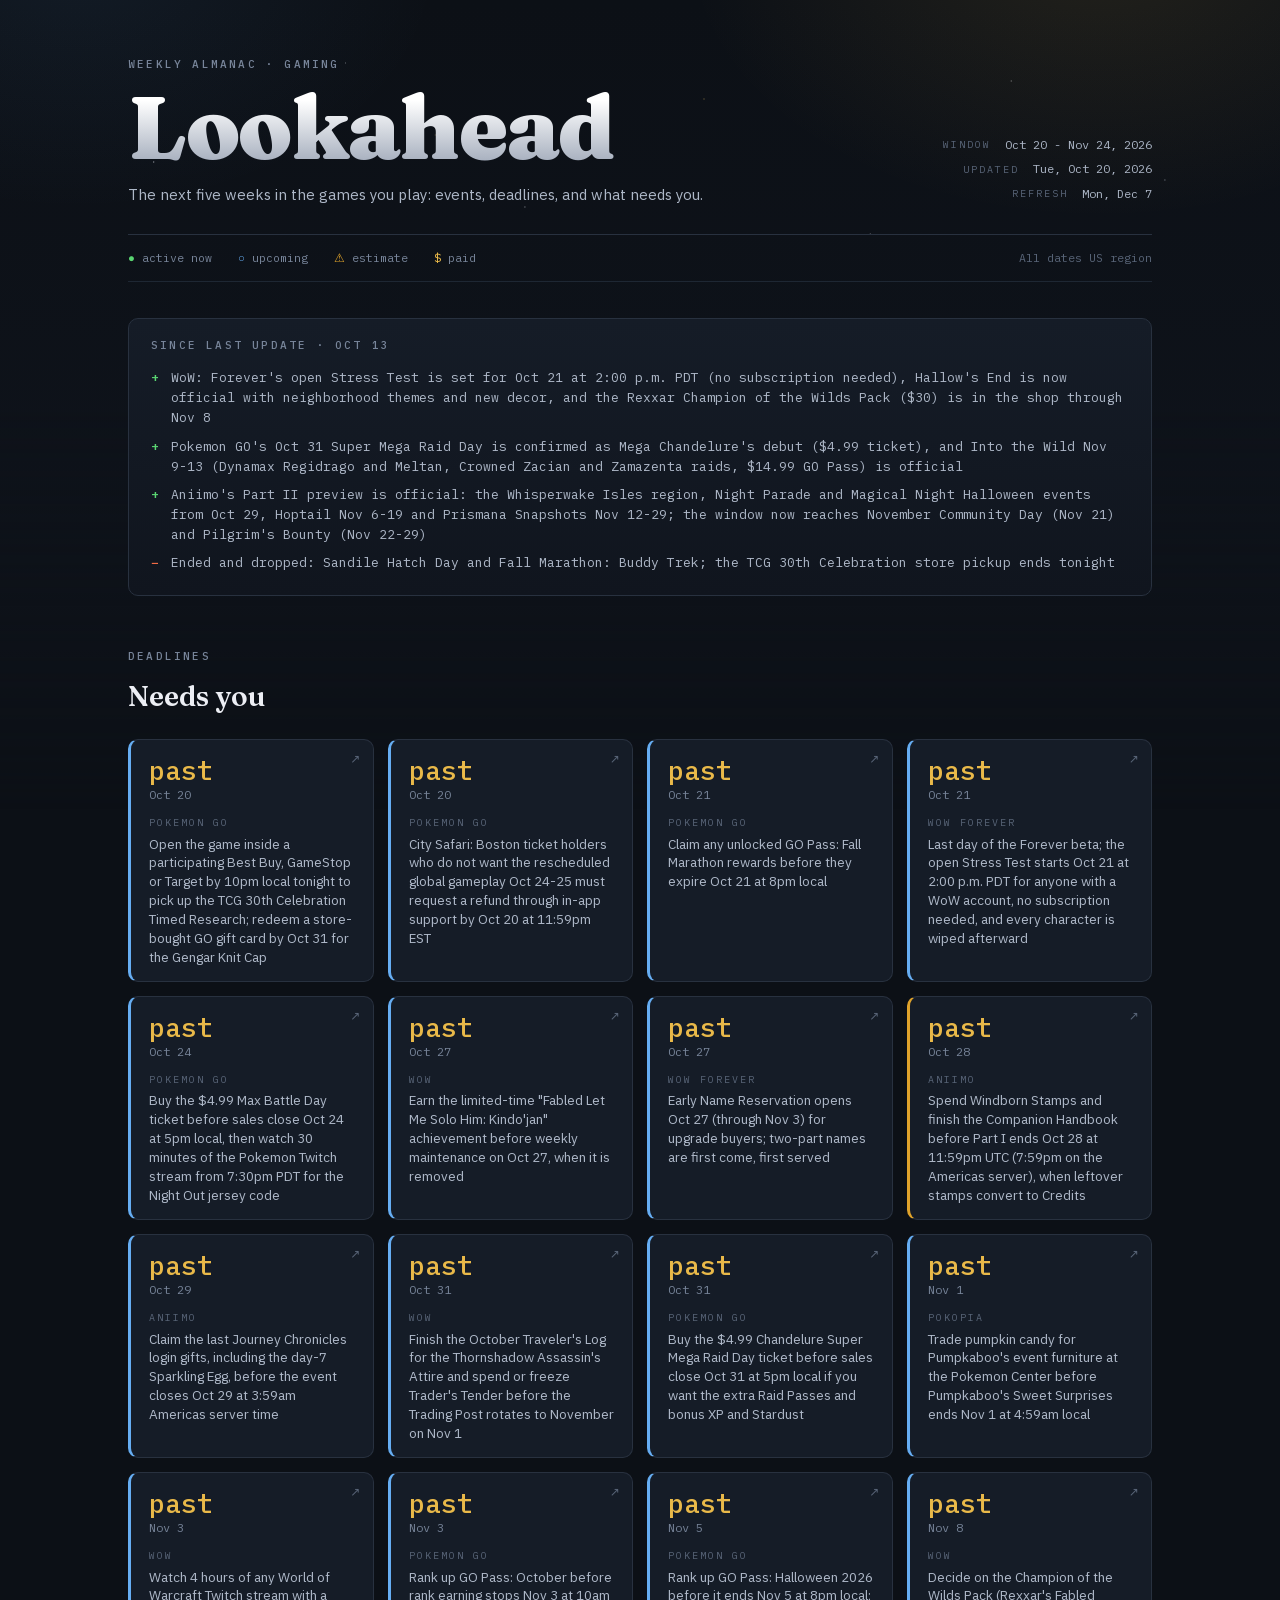
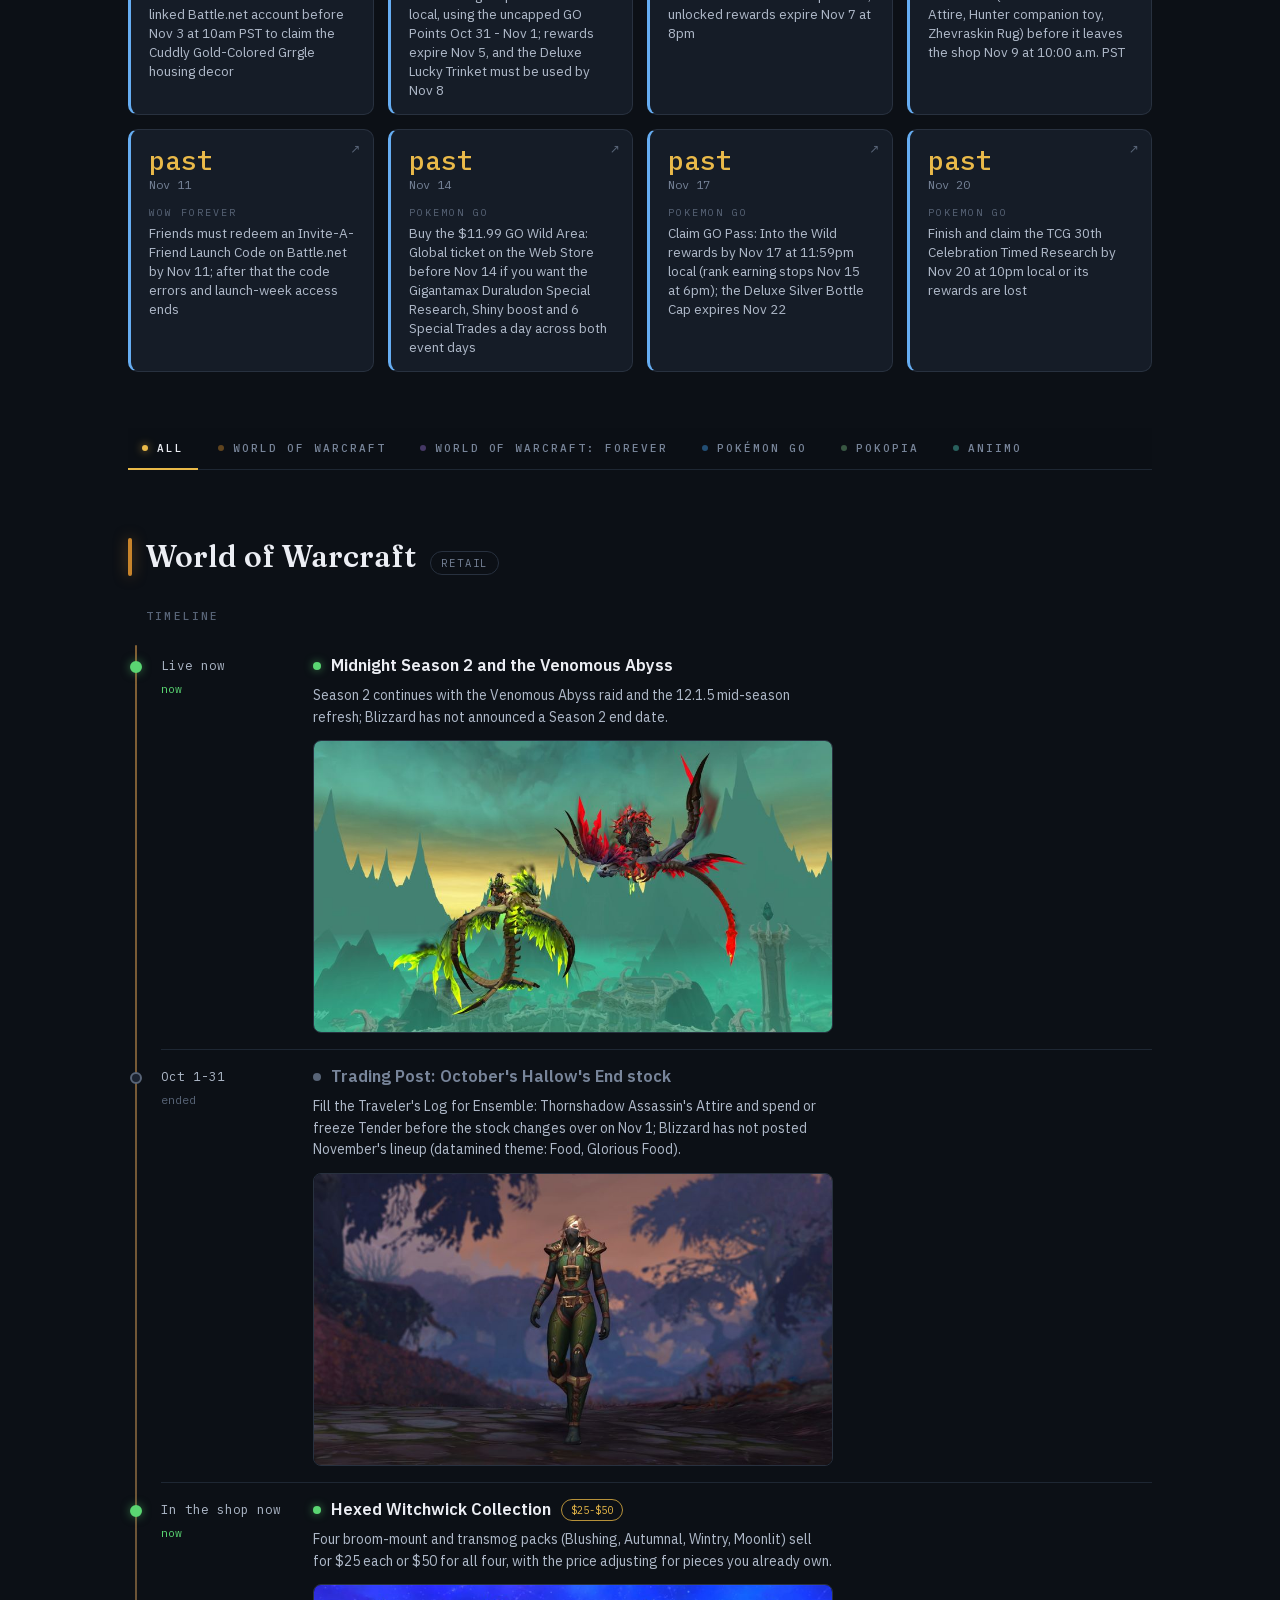
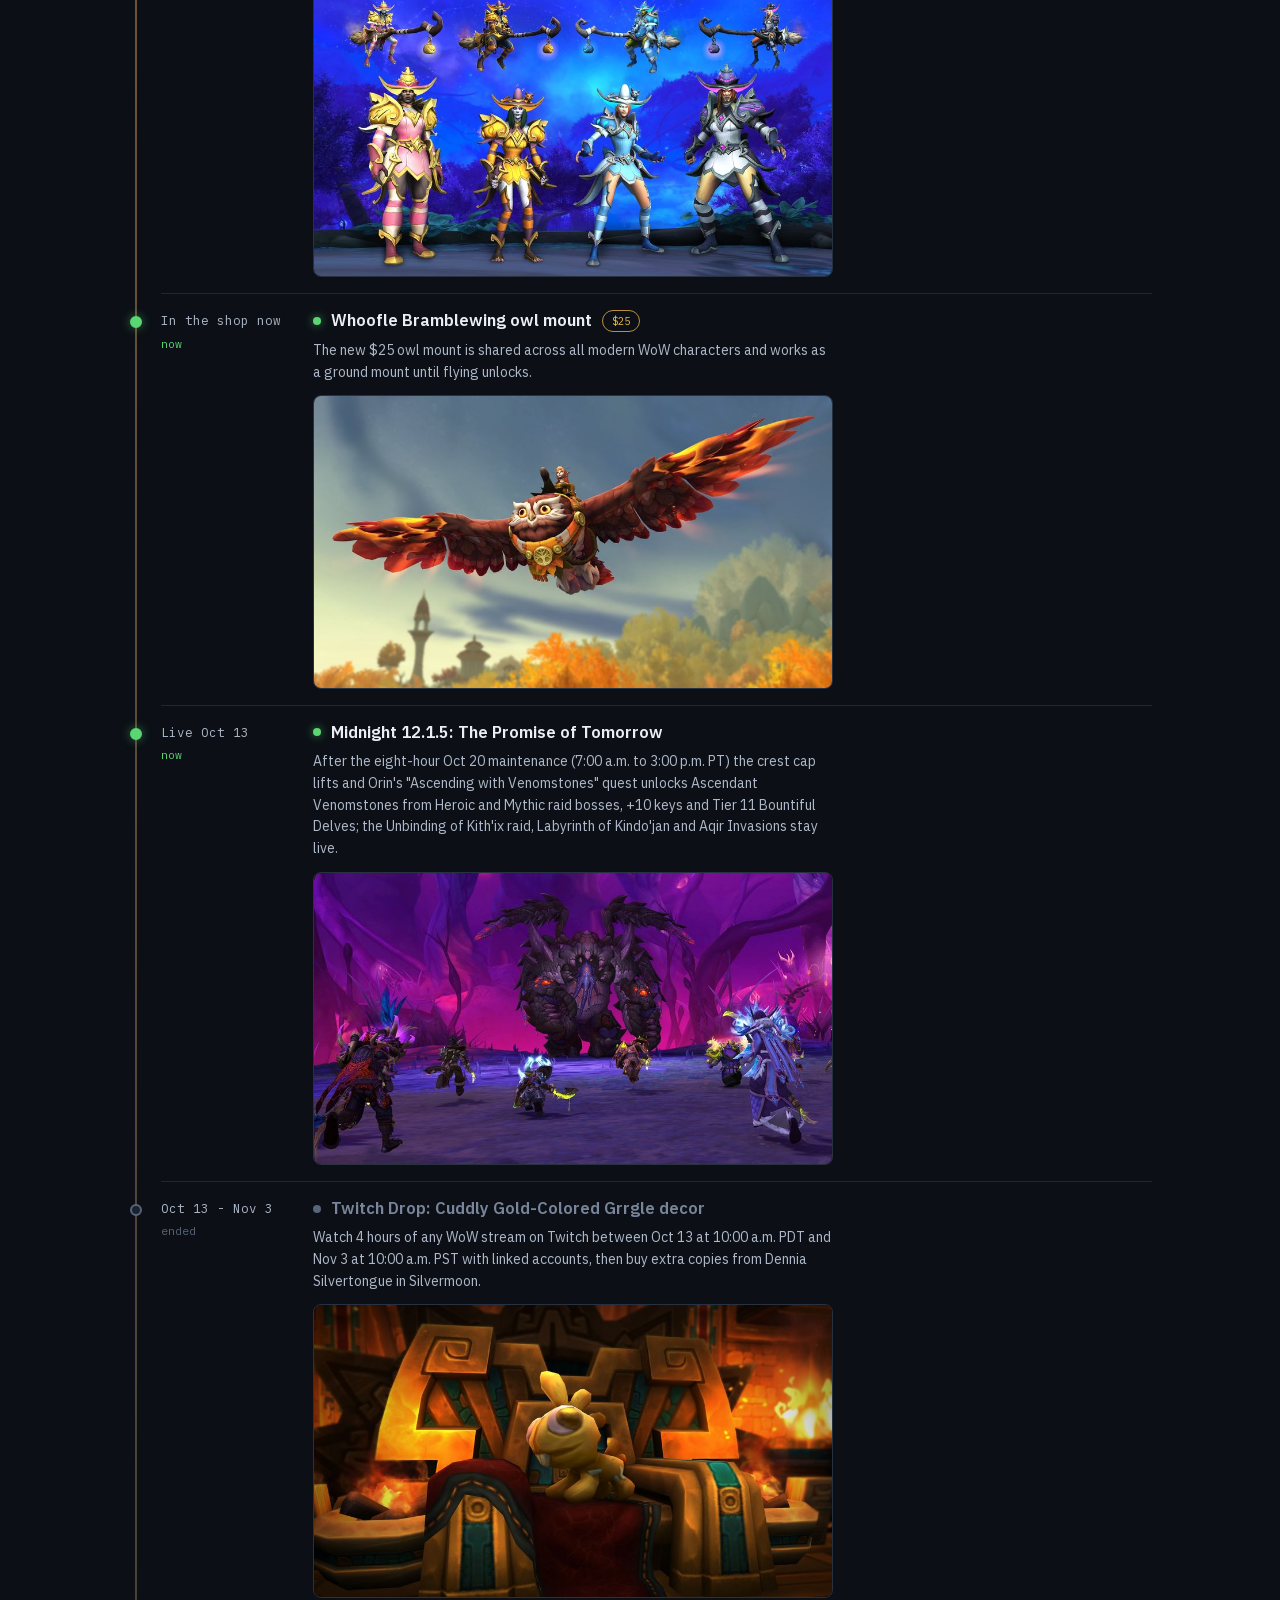
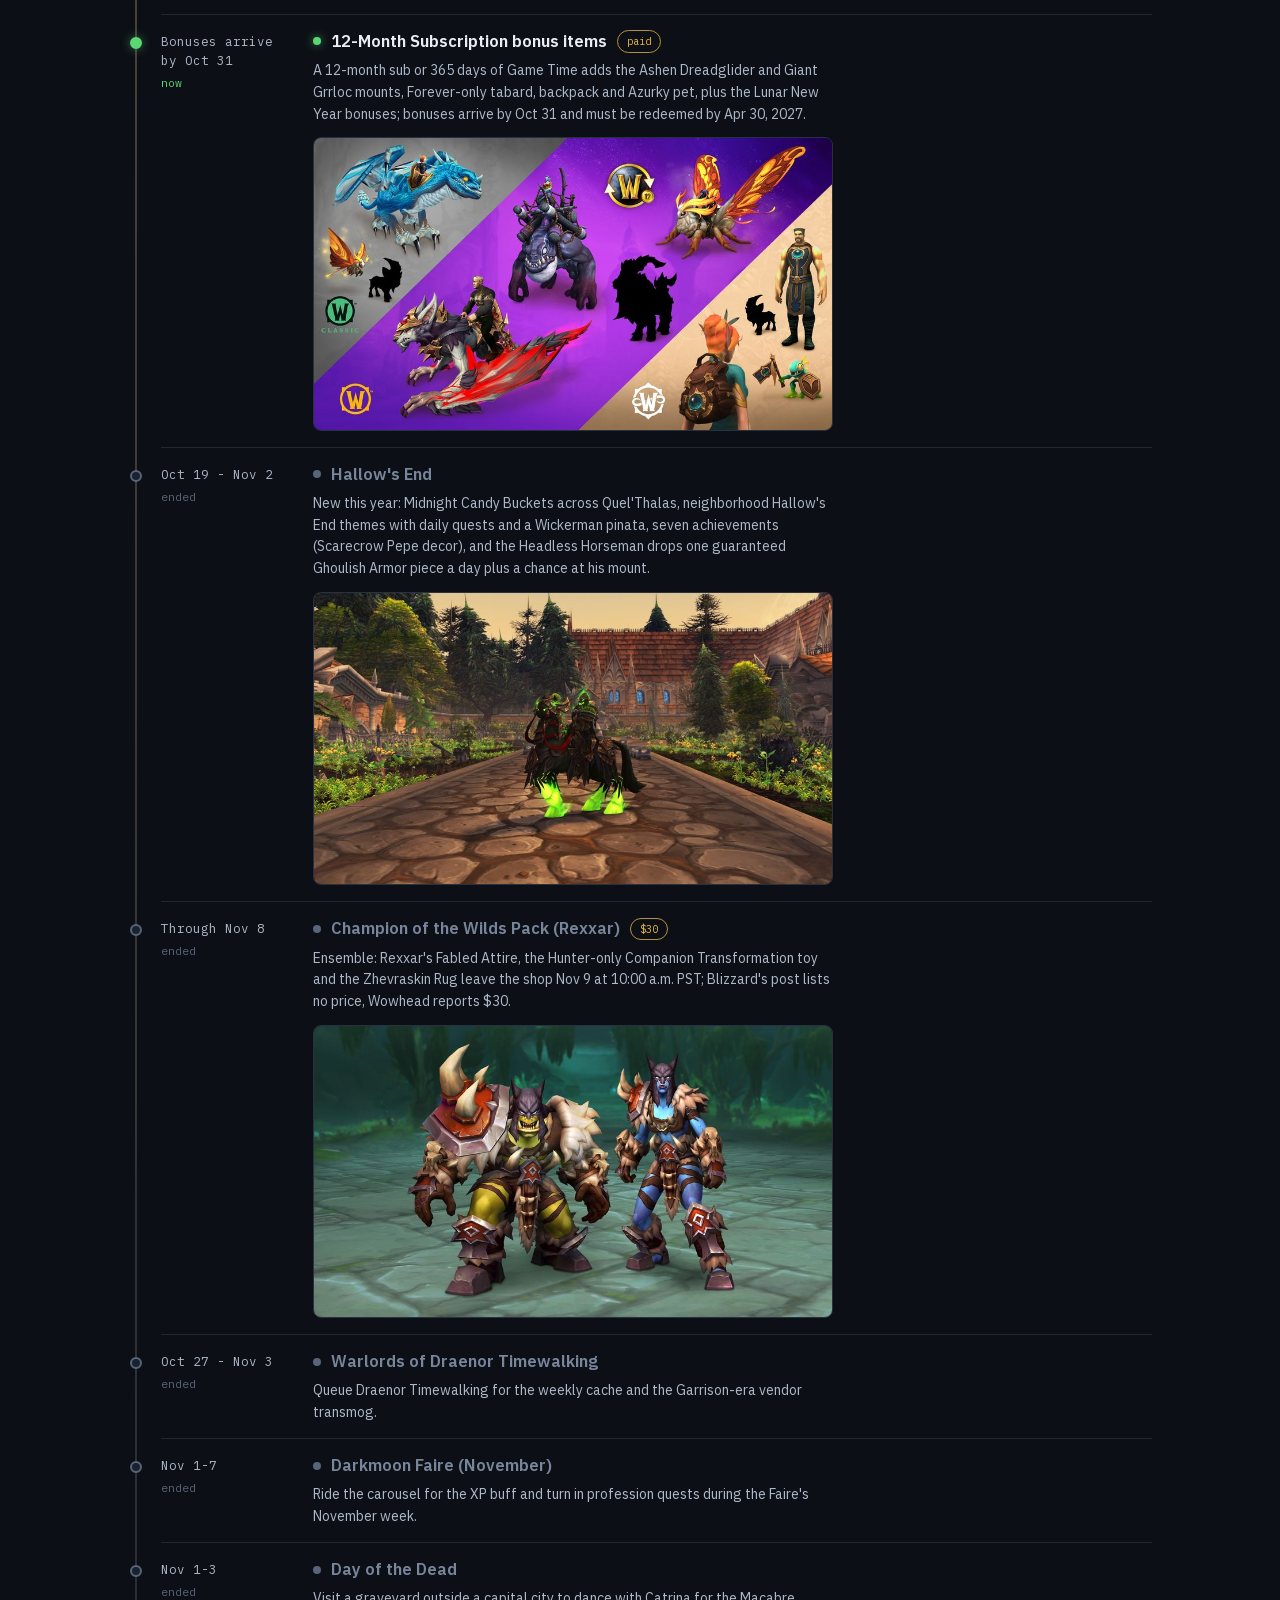
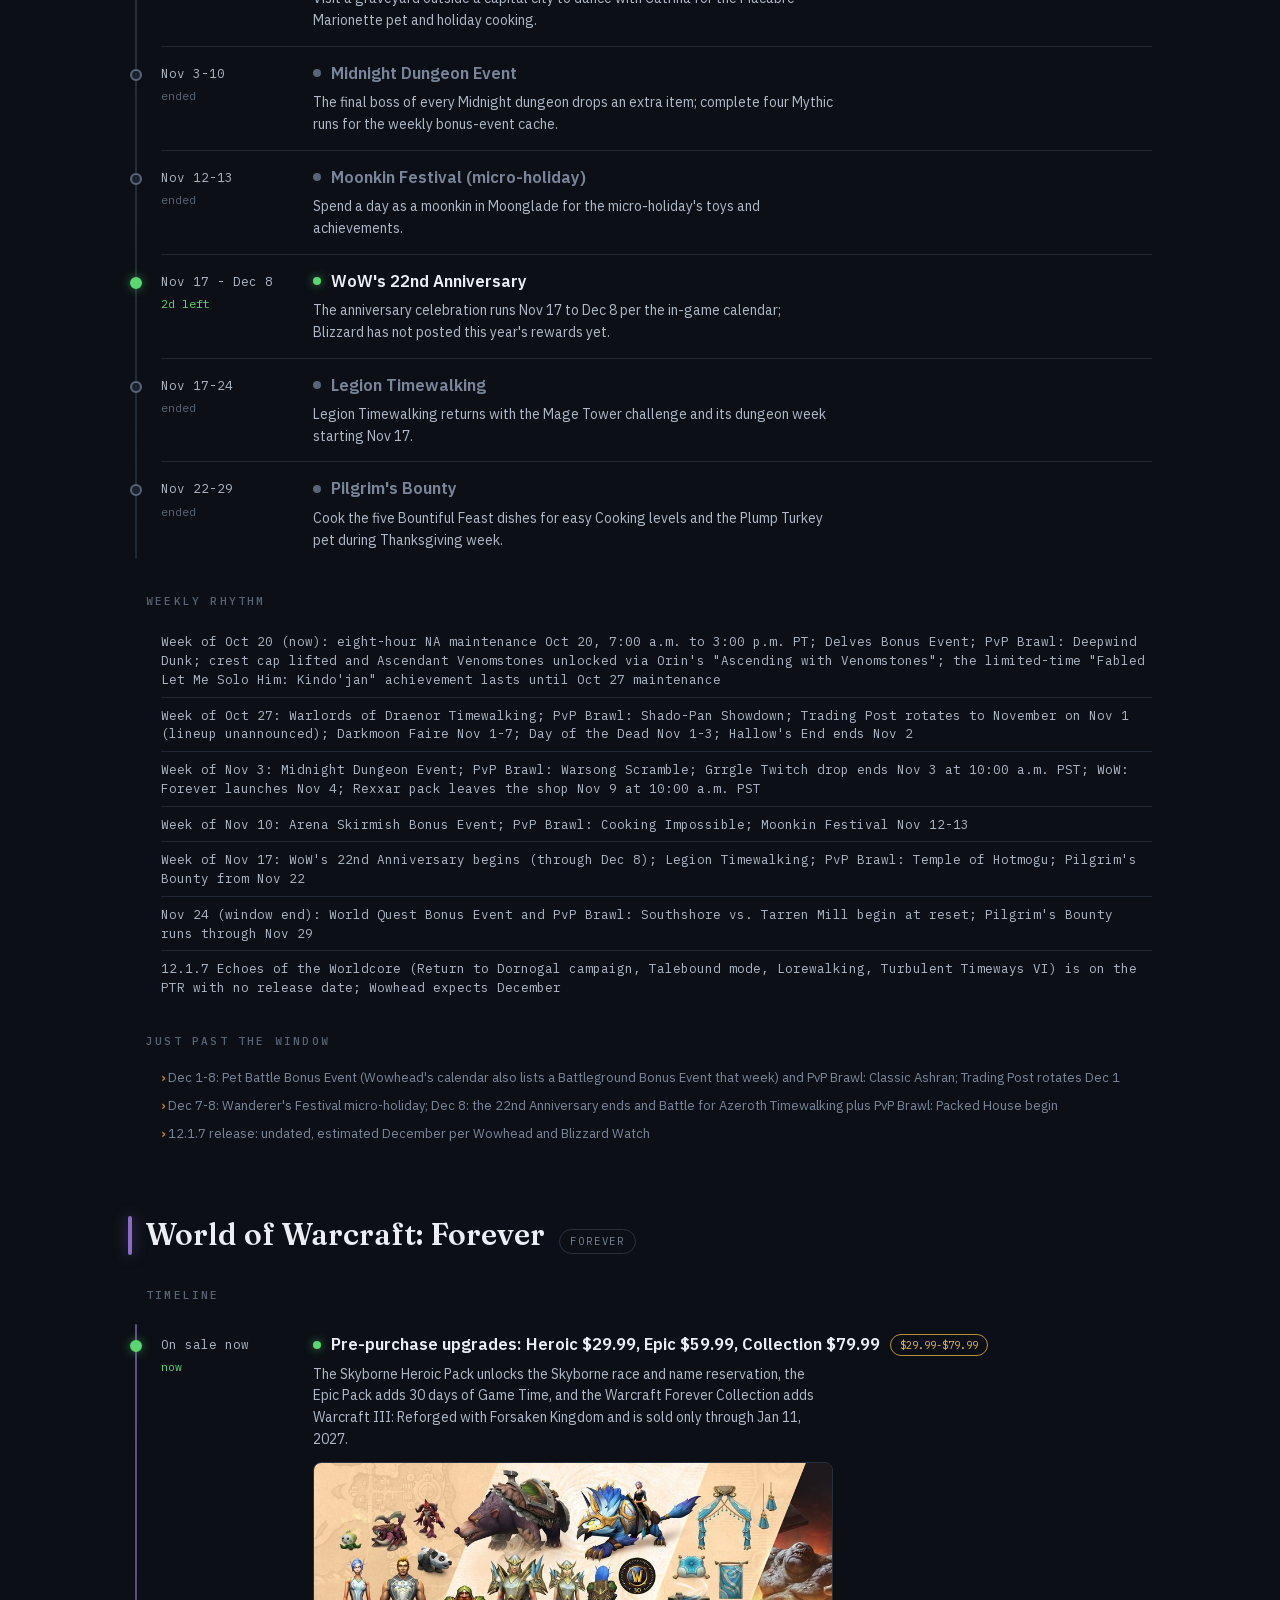
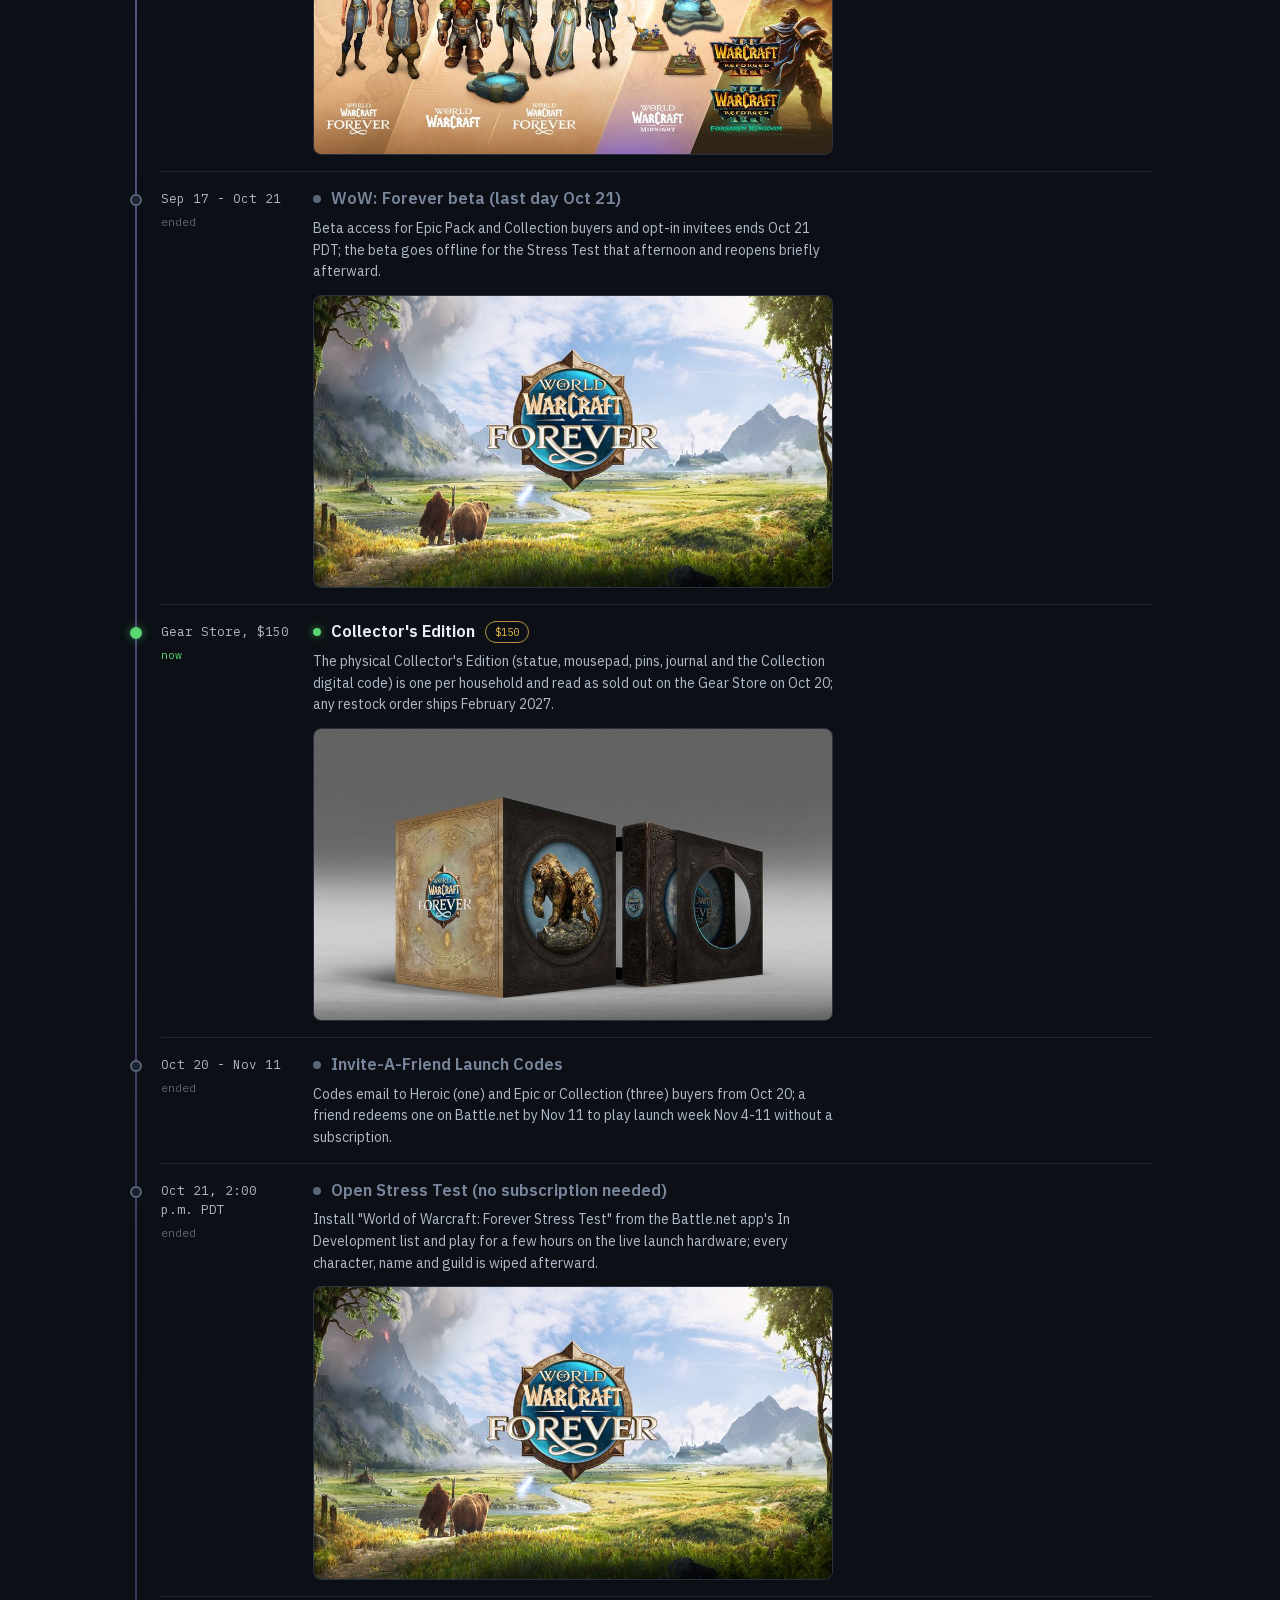
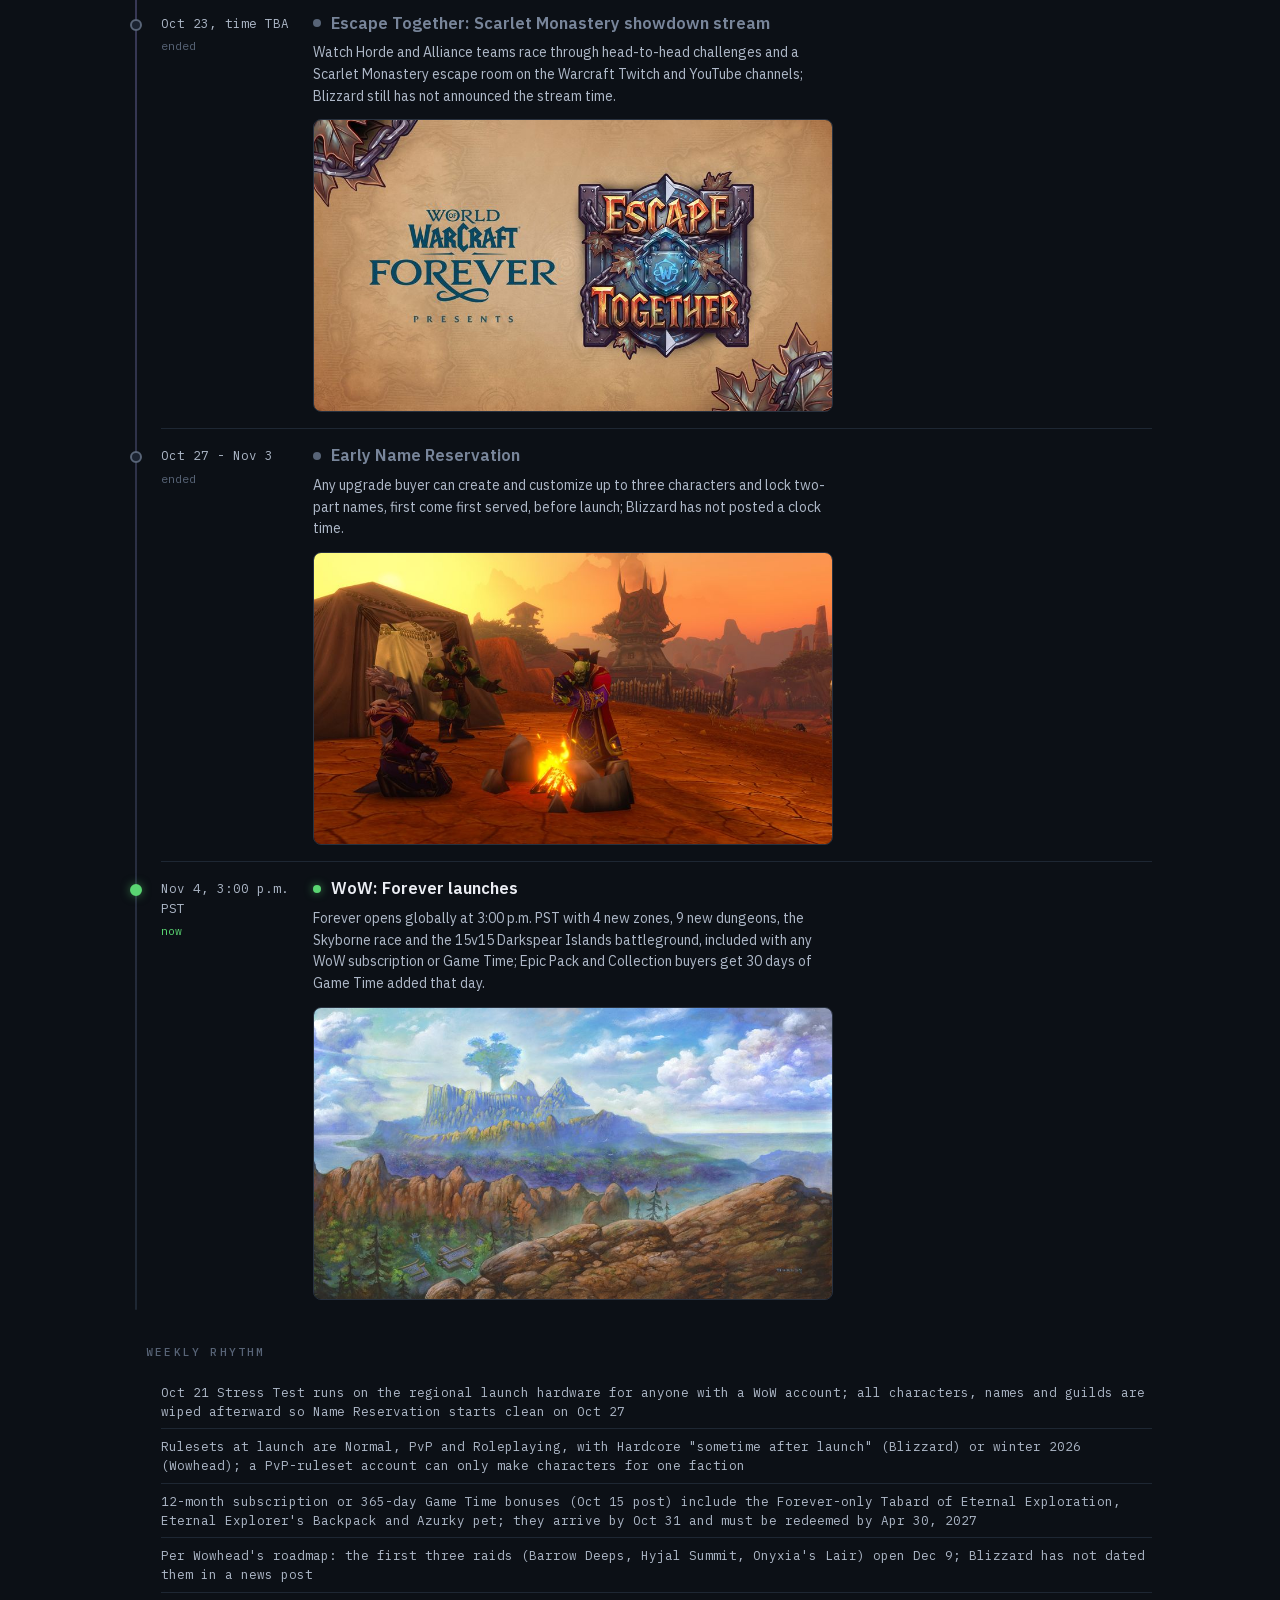
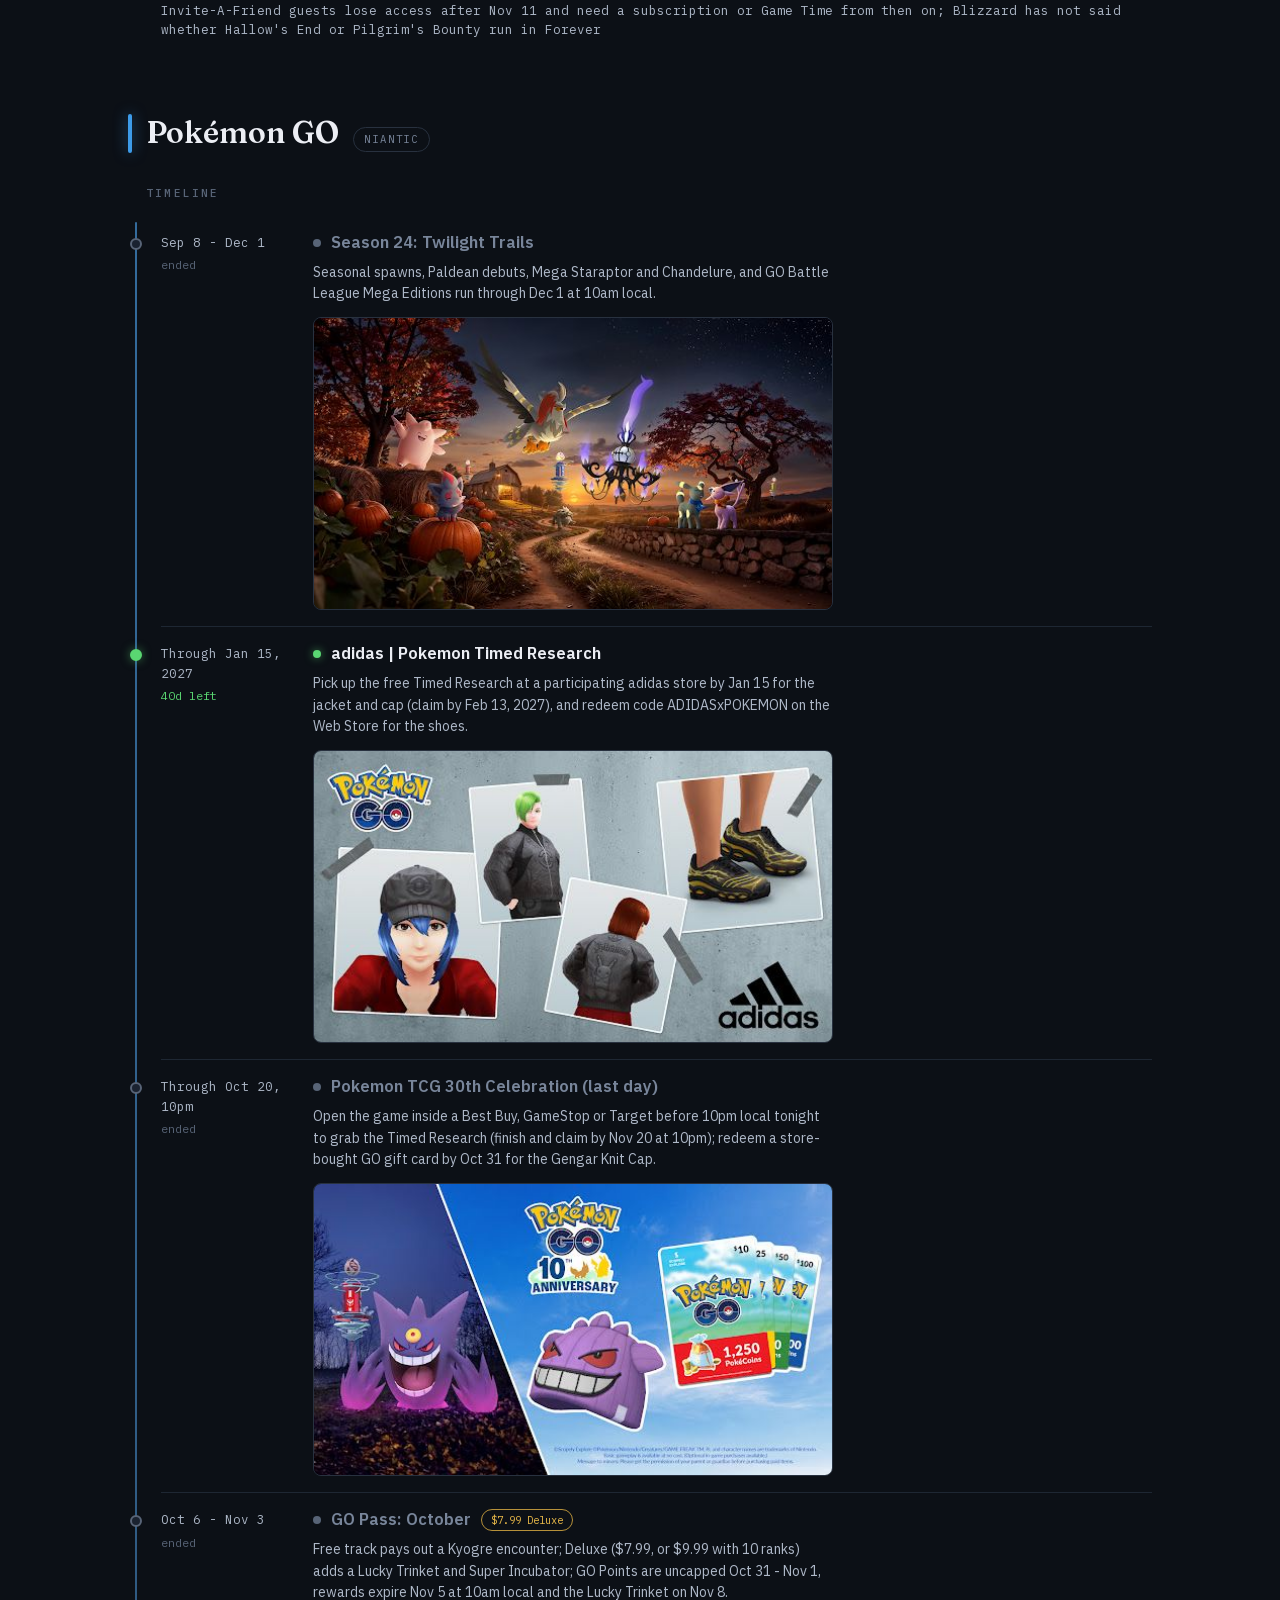
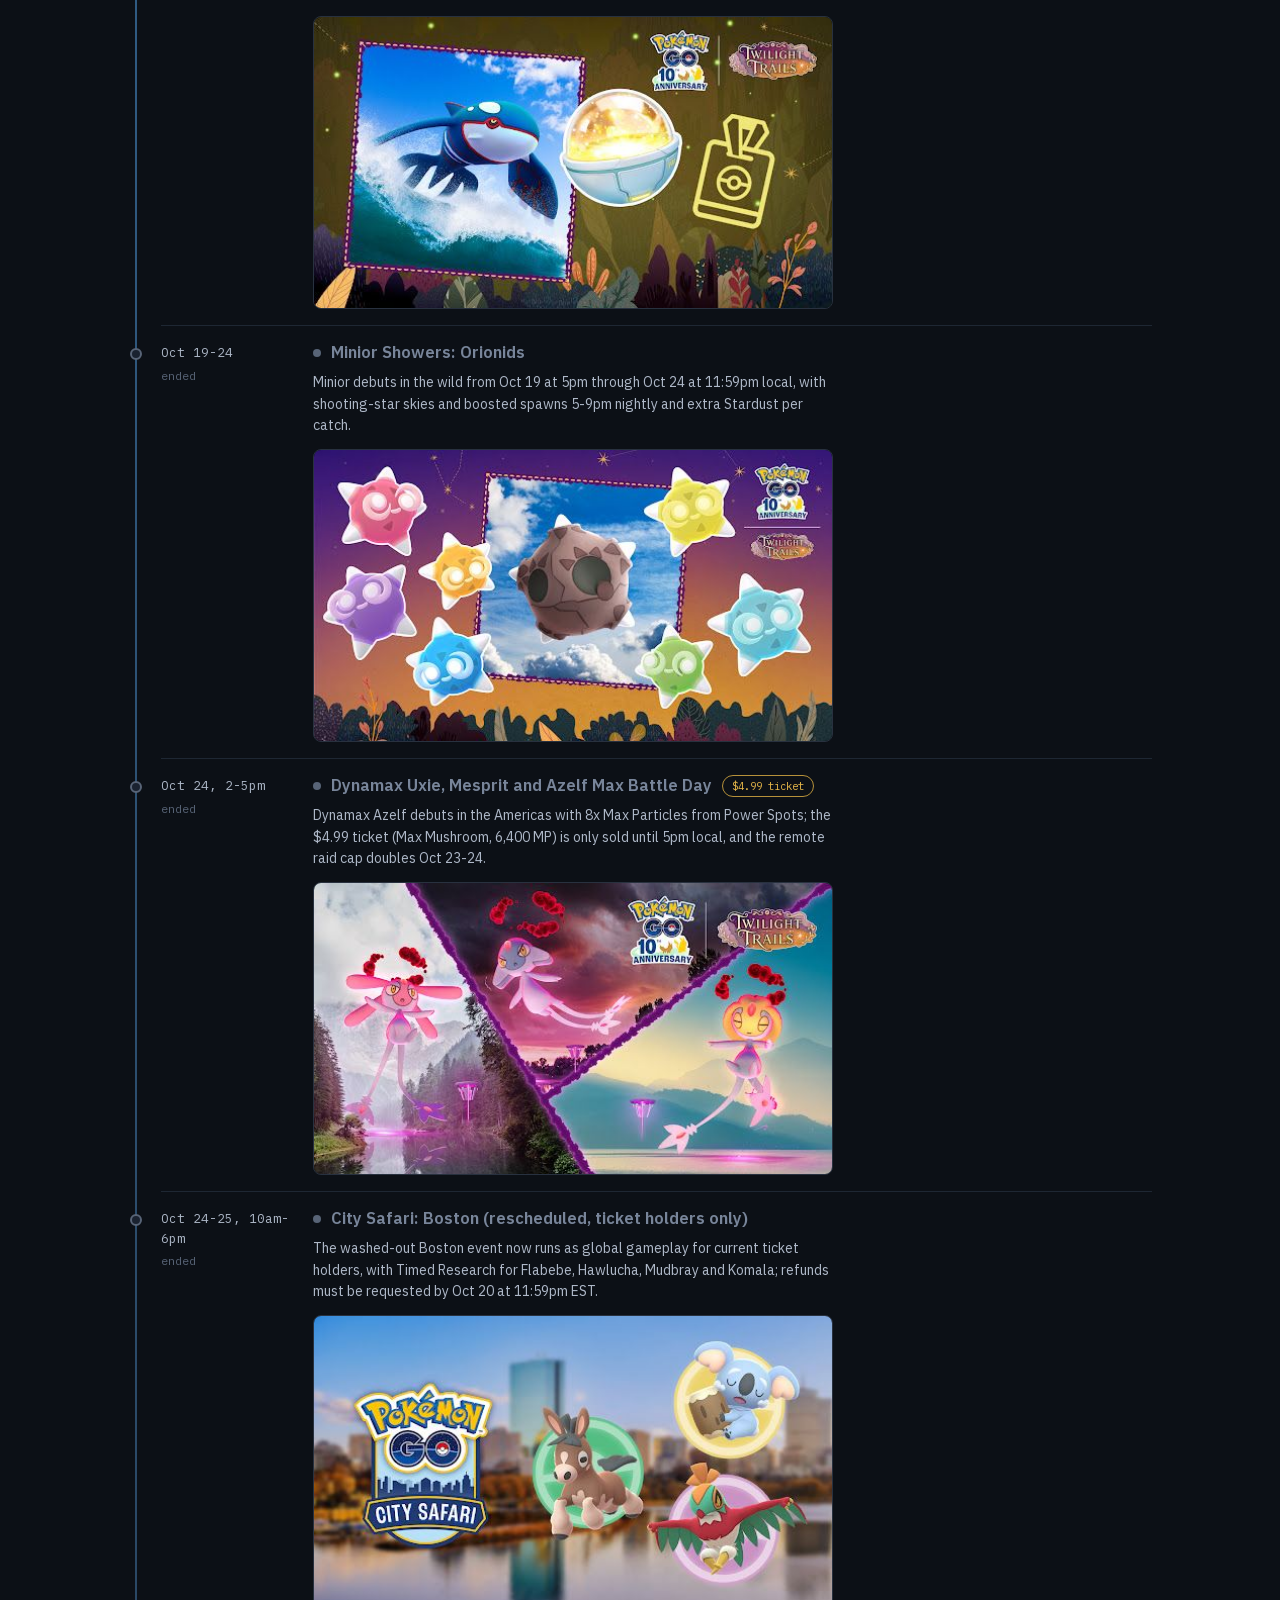
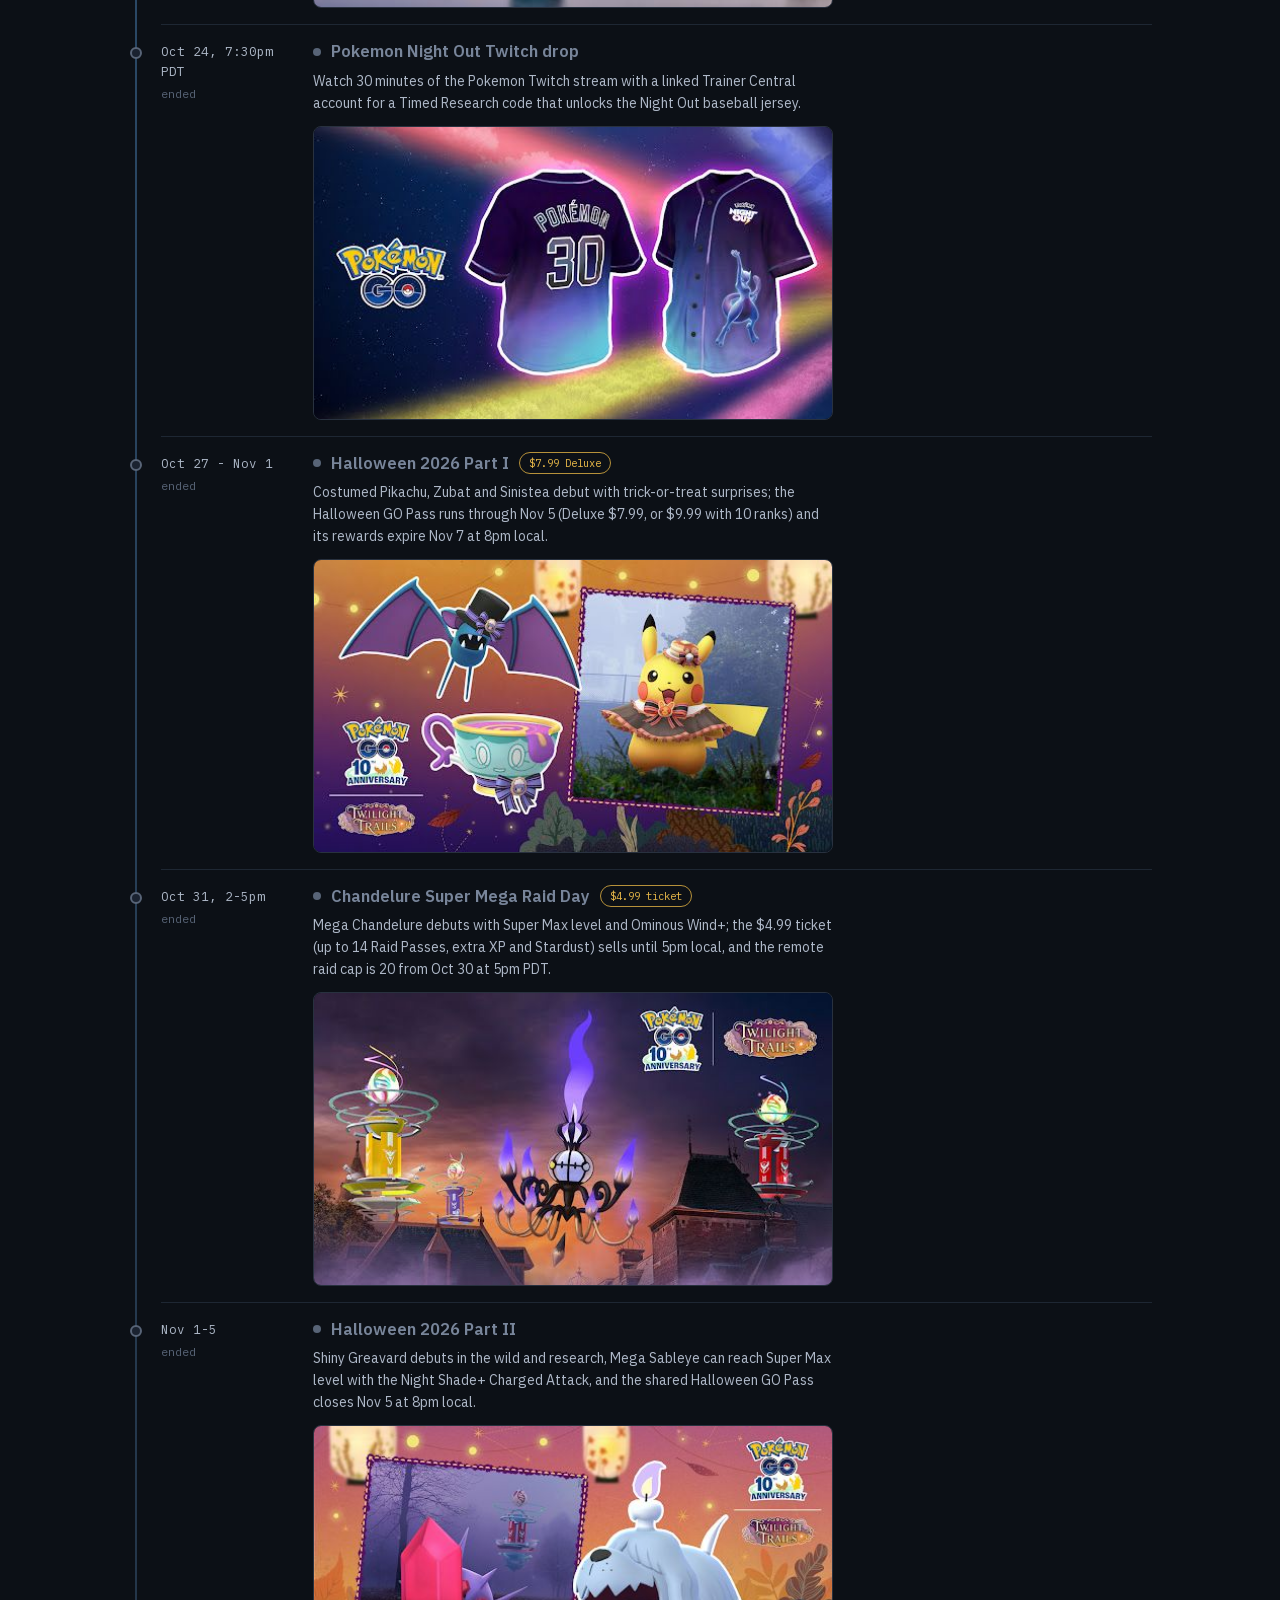
==== commit 64b15807: "Weekly update: Oct 20 - Nov 24, 2026 + WoW: Forever's open Stress Test is set for Oct 21 at 2:00 p.m" ====
--- a/docs/index.html
+++ b/docs/index.html
@@ -19,8 +19,8 @@
       <p class="subtitle">The next five weeks in the games you play: events, deadlines, and what needs you.</p>
     </div>
     <dl class="masthead-meta">
-      <div><dt>Window</dt><dd>Oct 13 - Nov 17, 2026</dd></div>
-      <div><dt>Updated</dt><dd>Tue, Oct 13, 2026</dd></div>
+      <div><dt>Window</dt><dd>Oct 20 - Nov 24, 2026</dd></div>
+      <div><dt>Updated</dt><dd>Tue, Oct 20, 2026</dd></div>
       <div><dt>Refresh</dt><dd data-next-refresh>weekly, Mon</dd></div>
     </dl>
   </header>
@@ -34,12 +34,12 @@
   </div>
 
   <aside class="changelog reveal">
-    <p class="eyebrow">Since last update &middot; Oct 6</p>
+    <p class="eyebrow">Since last update &middot; Oct 13</p>
     <ul>
-      <li><span class="verb verb-add">+</span>WoW added the Cuddly Gold-Colored Grrgle Twitch drop Oct 13 - Nov 3, the Hexed Witchwick ($25-$50) and Whoofle Bramblewing ($25) shop items, and the window now reaches WoW&#x27;s 22nd Anniversary and Legion Timewalking on Nov 17</li>
-      <li><span class="verb verb-add">+</span>Pokemon GO&#x27;s Halloween Part II is now official (Shiny Greavard debut, Mega Sableye to Super Max), and GO Wild Area: Global Nov 14-15 ($11.99 ticket) plus Minior Showers: Leonids Nov 14-19 enter the window</li>
-      <li><span class="verb verb-add">+</span>Aniimo&#x27;s Prismana Carnival Oct 19-25 and Glamour Star rounds through Nov 12 are on the calendar; Pokopia&#x27;s current build is confirmed as 2.0.0</li>
-      <li><span class="verb verb-rem">−</span>Ended and dropped: World Space Week, Zorua Community Day, the Gnomeregan Run, the PAX Aus keynote and Pokopia&#x27;s Chansey Plant code; the Abyssal Crown bundle is no longer the featured shop item</li>
+      <li><span class="verb verb-add">+</span>WoW: Forever&#x27;s open Stress Test is set for Oct 21 at 2:00 p.m. PDT (no subscription needed), Hallow&#x27;s End is now official with neighborhood themes and new decor, and the Rexxar Champion of the Wilds Pack ($30) is in the shop through Nov 8</li>
+      <li><span class="verb verb-add">+</span>Pokemon GO&#x27;s Oct 31 Super Mega Raid Day is confirmed as Mega Chandelure&#x27;s debut ($4.99 ticket), and Into the Wild Nov 9-13 (Dynamax Regidrago and Meltan, Crowned Zacian and Zamazenta raids, $14.99 GO Pass) is official</li>
+      <li><span class="verb verb-add">+</span>Aniimo&#x27;s Part II preview is official: the Whisperwake Isles region, Night Parade and Magical Night Halloween events from Oct 29, Hoptail Nov 6-19 and Prismana Snapshots Nov 12-29; the window now reaches November Community Day (Nov 21) and Pilgrim&#x27;s Bounty (Nov 22-29)</li>
+      <li><span class="verb verb-rem">−</span>Ended and dropped: Sandile Hatch Day and Fall Marathon: Buddy Trek; the TCG 30th Celebration store pickup ends tonight</li>
     </ul>
   </aside>
 
@@ -47,103 +47,145 @@
     <p class="eyebrow">Deadlines</p>
     <h2 class="section-title">Needs you</h2>
     <div class="needs-grid">
-      <a class="needs-card" href="https://pokemongo.com/news/sandile-hatch-day-2026" target="_blank" rel="noopener" data-deadline="2026-10-17">
+      <a class="needs-card" href="https://pokemongo.com/news/tcg-30th-celebration-event" target="_blank" rel="noopener" data-deadline="2026-10-20">
+        <span class="needs-arrow">&#8599;</span>
+        <div class="needs-count" data-countdown>today</div>
+        <div class="needs-date">Oct 20</div>
+        <div class="needs-game">Pokemon GO</div>
+        <div class="needs-action">Open the game inside a participating Best Buy, GameStop or Target by 10pm local tonight to pick up the TCG 30th Celebration Timed Research; redeem a store-bought GO gift card by Oct 31 for the Gengar Knit Cap</div>
+      </a>
+      <a class="needs-card" href="https://pokemongo.com/news/city-safari-boston-rescheduled" target="_blank" rel="noopener" data-deadline="2026-10-20">
+        <span class="needs-arrow">&#8599;</span>
+        <div class="needs-count" data-countdown>today</div>
+        <div class="needs-date">Oct 20</div>
+        <div class="needs-game">Pokemon GO</div>
+        <div class="needs-action">City Safari: Boston ticket holders who do not want the rescheduled global gameplay Oct 24-25 must request a refund through in-app support by Oct 20 at 11:59pm EST</div>
+      </a>
+      <a class="needs-card" href="https://pokemongo.com/news/fall-marathon-buddy-trek-2026" target="_blank" rel="noopener" data-deadline="2026-10-21">
+        <span class="needs-arrow">&#8599;</span>
+        <div class="needs-count" data-countdown>1d</div>
+        <div class="needs-date">Oct 21</div>
+        <div class="needs-game">Pokemon GO</div>
+        <div class="needs-action">Claim any unlocked GO Pass: Fall Marathon rewards before they expire Oct 21 at 8pm local</div>
+      </a>
+      <a class="needs-card" href="https://worldofwarcraft.blizzard.com/en-us/news/24302072/updated-oct-16-join-the-world-of-warcraft-forever-stress-test" target="_blank" rel="noopener" data-deadline="2026-10-21">
+        <span class="needs-arrow">&#8599;</span>
+        <div class="needs-count" data-countdown>1d</div>
+        <div class="needs-date">Oct 21</div>
+        <div class="needs-game">WoW Forever</div>
+        <div class="needs-action">Last day of the Forever beta; the open Stress Test starts Oct 21 at 2:00 p.m. PDT for anyone with a WoW account, no subscription needed, and every character is wiped afterward</div>
+      </a>
+      <a class="needs-card" href="https://pokemongo.com/news/dynamax-uxie-mesprit-azelf-max-battle-day-2026" target="_blank" rel="noopener" data-deadline="2026-10-24">
         <span class="needs-arrow">&#8599;</span>
         <div class="needs-count" data-countdown>4d</div>
-        <div class="needs-date">Oct 17</div>
-        <div class="needs-game">Pokemon GO</div>
-        <div class="needs-action">Finish both Sandile Hatch Day Timed Researches, free and the $1.99 paid track, by 5pm local the same day, or their rewards are lost</div>
-      </a>
-      <a class="needs-card" href="https://pokemongo.com/news/fall-marathon-buddy-trek-2026" target="_blank" rel="noopener" data-deadline="2026-10-19">
-        <span class="needs-arrow">&#8599;</span>
-        <div class="needs-count" data-countdown>6d</div>
-        <div class="needs-date">Oct 19</div>
-        <div class="needs-game">Pokemon GO</div>
-        <div class="needs-action">Rank up GO Pass: Fall Marathon and claim the free Pikachu visor Timed Research before Oct 19 at 8pm local; unlocked pass rewards expire Oct 21 at 8pm</div>
-      </a>
-      <a class="needs-card" href="https://worldofwarcraft.blizzard.com/en-us/news/24301508/pre-purchase-world-of-warcraft-forever-upgrades-and-begin-your-next-journey-in-azeroth" target="_blank" rel="noopener" data-deadline="2026-10-20">
+        <div class="needs-date">Oct 24</div>
+        <div class="needs-game">Pokemon GO</div>
+        <div class="needs-action">Buy the $4.99 Max Battle Day ticket before sales close Oct 24 at 5pm local, then watch 30 minutes of the Pokemon Twitch stream from 7:30pm PDT for the Night Out jersey code</div>
+      </a>
+      <a class="needs-card" href="https://www.wowhead.com/news/blizzard-acknowledges-labyrinth-launch-bugs-and-extends-limited-time-achievement-383494" target="_blank" rel="noopener" data-deadline="2026-10-27">
         <span class="needs-arrow">&#8599;</span>
         <div class="needs-count" data-countdown>7d</div>
-        <div class="needs-date">Oct 20</div>
-        <div class="needs-game">WoW Forever</div>
-        <div class="needs-action">Watch for Invite-A-Friend Launch Codes emailing from Oct 20 and pass them on; guests can only redeem them for launch week Nov 4-11</div>
-      </a>
-      <a class="needs-card" href="https://pokemongo.com/news/tcg-30th-celebration-event" target="_blank" rel="noopener" data-deadline="2026-10-20">
+        <div class="needs-date">Oct 27</div>
+        <div class="needs-game">WoW</div>
+        <div class="needs-action">Earn the limited-time &quot;Fabled Let Me Solo Him: Kindo&#x27;jan&quot; achievement before weekly maintenance on Oct 27, when it is removed</div>
+      </a>
+      <a class="needs-card" href="https://worldofwarcraft.blizzard.com/en-us/news/24301508/pre-purchase-world-of-warcraft-forever-upgrades-and-begin-your-next-journey-in-azeroth" target="_blank" rel="noopener" data-deadline="2026-10-27">
         <span class="needs-arrow">&#8599;</span>
         <div class="needs-count" data-countdown>7d</div>
-        <div class="needs-date">Oct 20</div>
-        <div class="needs-game">Pokemon GO</div>
-        <div class="needs-action">Open the game inside a participating Best Buy, GameStop or Target to pick up the TCG 30th Celebration Timed Research by Oct 20 at 10pm local (claim by Nov 20); redeem a store-bought GO gift card by Oct 31 for the Gengar Knit Cap</div>
-      </a>
-      <a class="needs-card" href="https://pokemongo.com/news/city-safari-boston-rescheduled" target="_blank" rel="noopener" data-deadline="2026-10-20">
-        <span class="needs-arrow">&#8599;</span>
-        <div class="needs-count" data-countdown>7d</div>
-        <div class="needs-date">Oct 20</div>
-        <div class="needs-game">Pokemon GO</div>
-        <div class="needs-action">City Safari: Boston ticket holders who do not want the rescheduled global gameplay Oct 24-25 must request a refund through in-app support by Oct 20 at 11:59pm EST</div>
-      </a>
-      <a class="needs-card" href="https://pokemongo.com/news/dynamax-uxie-mesprit-azelf-max-battle-day-2026" target="_blank" rel="noopener" data-deadline="2026-10-24">
-        <span class="needs-arrow">&#8599;</span>
-        <div class="needs-count" data-countdown>11d</div>
-        <div class="needs-date">Oct 24</div>
-        <div class="needs-game">Pokemon GO</div>
-        <div class="needs-action">Buy the $4.99 Max Battle Day ticket before sales close Oct 24 at 5pm local, then watch 30 minutes of the Pokemon Twitch stream from 7:30pm PDT for the Night Out jersey code</div>
-      </a>
-      <a class="needs-card" href="https://worldofwarcraft.blizzard.com/en-us/news/24301508/pre-purchase-world-of-warcraft-forever-upgrades-and-begin-your-next-journey-in-azeroth" target="_blank" rel="noopener" data-deadline="2026-10-27">
-        <span class="needs-arrow">&#8599;</span>
-        <div class="needs-count" data-countdown>14d</div>
         <div class="needs-date">Oct 27</div>
         <div class="needs-game">WoW Forever</div>
         <div class="needs-action">Early Name Reservation opens Oct 27 (through Nov 3) for upgrade buyers; two-part names are first come, first served</div>
       </a>
       <a class="needs-card est" href="https://aniimotools.dev/guides/october-29-update/" target="_blank" rel="noopener" data-deadline="2026-10-28">
         <span class="needs-arrow">&#8599;</span>
-        <div class="needs-count" data-countdown>15d</div>
+        <div class="needs-count" data-countdown>8d</div>
         <div class="needs-date">Oct 28</div>
         <div class="needs-game">Aniimo</div>
-        <div class="needs-action">Spend Windborn Stamps and claim Season Achievement rewards before Part I ends Oct 28 at 7:59pm on the Americas server (11:59pm UTC), when leftovers convert to Credits; Journey Chronicles login gifts close Oct 29 at 3:59am server time</div>
+        <div class="needs-action">Spend Windborn Stamps and finish the Companion Handbook before Part I ends Oct 28 at 11:59pm UTC (7:59pm on the Americas server), when leftover stamps convert to Credits</div>
+      </a>
+      <a class="needs-card" href="https://aniimo.com/newslist/detail/100145" target="_blank" rel="noopener" data-deadline="2026-10-29">
+        <span class="needs-arrow">&#8599;</span>
+        <div class="needs-count" data-countdown>9d</div>
+        <div class="needs-date">Oct 29</div>
+        <div class="needs-game">Aniimo</div>
+        <div class="needs-action">Claim the last Journey Chronicles login gifts, including the day-7 Sparkling Egg, before the event closes Oct 29 at 3:59am Americas server time</div>
       </a>
       <a class="needs-card" href="https://worldofwarcraft.blizzard.com/en-us/news/24303315/world-of-warcraft-forever-headlines-a-packed-wow-weekly" target="_blank" rel="noopener" data-deadline="2026-10-31">
         <span class="needs-arrow">&#8599;</span>
-        <div class="needs-count" data-countdown>18d</div>
+        <div class="needs-count" data-countdown>11d</div>
         <div class="needs-date">Oct 31</div>
         <div class="needs-game">WoW</div>
         <div class="needs-action">Finish the October Traveler&#x27;s Log for the Thornshadow Assassin&#x27;s Attire and spend or freeze Trader&#x27;s Tender before the Trading Post rotates to November on Nov 1</div>
       </a>
+      <a class="needs-card" href="https://pokemongo.com/news/chandelure-super-mega-raid-day-2026" target="_blank" rel="noopener" data-deadline="2026-10-31">
+        <span class="needs-arrow">&#8599;</span>
+        <div class="needs-count" data-countdown>11d</div>
+        <div class="needs-date">Oct 31</div>
+        <div class="needs-game">Pokemon GO</div>
+        <div class="needs-action">Buy the $4.99 Chandelure Super Mega Raid Day ticket before sales close Oct 31 at 5pm local if you want the extra Raid Passes and bonus XP and Stardust</div>
+      </a>
       <a class="needs-card" href="https://www.pokemon.com/us/news/gather-pumpkin-candy-for-pumpkaboo-in-pokemon-pokopia" target="_blank" rel="noopener" data-deadline="2026-11-01">
         <span class="needs-arrow">&#8599;</span>
-        <div class="needs-count" data-countdown>19d</div>
+        <div class="needs-count" data-countdown>12d</div>
         <div class="needs-date">Nov 1</div>
         <div class="needs-game">Pokopia</div>
         <div class="needs-action">Trade pumpkin candy for Pumpkaboo&#x27;s event furniture at the Pokemon Center before Pumpkaboo&#x27;s Sweet Surprises ends Nov 1 at 4:59am local</div>
       </a>
-      <a class="needs-card" href="https://worldofwarcraft.blizzard.com/en-us/news/24302098/twitch-drop-get-the-cuddly-gold-colored-grrgle-housing-decor-item-october-13" target="_blank" rel="noopener" data-deadline="2026-11-03">
-        <span class="needs-arrow">&#8599;</span>
-        <div class="needs-count" data-countdown>21d</div>
+      <a class="needs-card" href="https://worldofwarcraft.blizzard.com/en-us/news/24302098/twitch-drop-now-live-get-the-cuddly-gold-colored-grrgle-housing-decor-item" target="_blank" rel="noopener" data-deadline="2026-11-03">
+        <span class="needs-arrow">&#8599;</span>
+        <div class="needs-count" data-countdown>14d</div>
         <div class="needs-date">Nov 3</div>
         <div class="needs-game">WoW</div>
         <div class="needs-action">Watch 4 hours of any World of Warcraft Twitch stream with a linked Battle.net account before Nov 3 at 10am PST to claim the Cuddly Gold-Colored Grrgle housing decor</div>
       </a>
       <a class="needs-card" href="https://pokemongo.com/news/go-pass-october-2026" target="_blank" rel="noopener" data-deadline="2026-11-03">
         <span class="needs-arrow">&#8599;</span>
-        <div class="needs-count" data-countdown>21d</div>
+        <div class="needs-count" data-countdown>14d</div>
         <div class="needs-date">Nov 3</div>
         <div class="needs-game">Pokemon GO</div>
         <div class="needs-action">Rank up GO Pass: October before rank earning stops Nov 3 at 10am local, using the uncapped GO Points Oct 31 - Nov 1; rewards expire Nov 5, and the Deluxe Lucky Trinket must be used by Nov 8</div>
       </a>
       <a class="needs-card" href="https://pokemongo.com/news/halloween-part-2-2026" target="_blank" rel="noopener" data-deadline="2026-11-05">
         <span class="needs-arrow">&#8599;</span>
-        <div class="needs-count" data-countdown>23d</div>
+        <div class="needs-count" data-countdown>16d</div>
         <div class="needs-date">Nov 5</div>
         <div class="needs-game">Pokemon GO</div>
         <div class="needs-action">Rank up GO Pass: Halloween 2026 before it ends Nov 5 at 8pm local; unlocked rewards expire Nov 7 at 8pm</div>
       </a>
+      <a class="needs-card" href="https://worldofwarcraft.blizzard.com/en-us/news/24310657/channel-your-inner-rexxar-with-this-beastly-bundle" target="_blank" rel="noopener" data-deadline="2026-11-08">
+        <span class="needs-arrow">&#8599;</span>
+        <div class="needs-count" data-countdown>19d</div>
+        <div class="needs-date">Nov 8</div>
+        <div class="needs-game">WoW</div>
+        <div class="needs-action">Decide on the Champion of the Wilds Pack (Rexxar&#x27;s Fabled Attire, Hunter companion toy, Zhevraskin Rug) before it leaves the shop Nov 9 at 10:00 a.m. PST</div>
+      </a>
+      <a class="needs-card" href="https://support.blizzard.com/help/article/000385883" target="_blank" rel="noopener" data-deadline="2026-11-11">
+        <span class="needs-arrow">&#8599;</span>
+        <div class="needs-count" data-countdown>22d</div>
+        <div class="needs-date">Nov 11</div>
+        <div class="needs-game">WoW Forever</div>
+        <div class="needs-action">Friends must redeem an Invite-A-Friend Launch Code on Battle.net by Nov 11; after that the code errors and launch-week access ends</div>
+      </a>
       <a class="needs-card" href="https://pokemongo.com/en/gowildarea" target="_blank" rel="noopener" data-deadline="2026-11-14">
         <span class="needs-arrow">&#8599;</span>
-        <div class="needs-count" data-countdown>32d</div>
+        <div class="needs-count" data-countdown>25d</div>
         <div class="needs-date">Nov 14</div>
         <div class="needs-game">Pokemon GO</div>
         <div class="needs-action">Buy the $11.99 GO Wild Area: Global ticket on the Web Store before Nov 14 if you want the Gigantamax Duraludon Special Research, Shiny boost and 6 Special Trades a day across both event days</div>
+      </a>
+      <a class="needs-card" href="https://pokemongo.com/news/into-the-wild-2026" target="_blank" rel="noopener" data-deadline="2026-11-17">
+        <span class="needs-arrow">&#8599;</span>
+        <div class="needs-count" data-countdown>28d</div>
+        <div class="needs-date">Nov 17</div>
+        <div class="needs-game">Pokemon GO</div>
+        <div class="needs-action">Claim GO Pass: Into the Wild rewards by Nov 17 at 11:59pm local (rank earning stops Nov 15 at 6pm); the Deluxe Silver Bottle Cap expires Nov 22</div>
+      </a>
+      <a class="needs-card" href="https://pokemongo.com/news/tcg-30th-celebration-event" target="_blank" rel="noopener" data-deadline="2026-11-20">
+        <span class="needs-arrow">&#8599;</span>
+        <div class="needs-count" data-countdown>31d</div>
+        <div class="needs-date">Nov 20</div>
+        <div class="needs-game">Pokemon GO</div>
+        <div class="needs-action">Finish and claim the TCG 30th Celebration Timed Research by Nov 20 at 10pm local or its rewards are lost</div>
       </a>
     </div>
   </section>
@@ -173,19 +215,19 @@
       </div>
       <div class="event-body">
         <div class="event-head"><span class="state-dot" aria-hidden="true"></span><a class="event-title" href="https://worldofwarcraft.blizzard.com/en-us/news/24294369" target="_blank" rel="noopener">Midnight Season 2 and the Venomous Abyss</a></div>
-        <p class="event-detail">Season 2 continues with the Venomous Abyss raid and a mid-season Mythic+ refresh; Blizzard has not announced a Season 2 end date.</p>
+        <p class="event-detail">Season 2 continues with the Venomous Abyss raid and the 12.1.5 mid-season refresh; Blizzard has not announced a Season 2 end date.</p>
         <figure class="event-media"><img src="assets/img/85df89c60c42eb7a9348049d59bc8023af3b1469.jpg" alt="Midnight Season 2 and the Venomous Abyss" loading="lazy" decoding="async"></figure>
       </div>
     </article>
     <article class="event state-active" data-start="2026-10-01" data-end="2026-10-31">
       <div class="event-when">
         <div class="event-dates">Oct 1-31</div>
-        <div class="event-count" data-countdown>18d left</div>
-      </div>
-      <div class="event-body">
-        <div class="event-head"><span class="state-dot" aria-hidden="true"></span><a class="event-title" href="https://worldofwarcraft.blizzard.com/en-us/news/24303315/world-of-warcraft-forever-headlines-a-packed-wow-weekly" target="_blank" rel="noopener">Trading Post: Costumed Calamity in October</a></div>
-        <p class="event-detail">Fill the Traveler&#x27;s Log for Ensemble: Thornshadow Assassin&#x27;s Attire and spend or freeze Tender before the stock changes over on Nov 1; November&#x27;s lineup is not posted yet.</p>
-        <figure class="event-media"><img src="assets/img/ccc9a8d673be793df19a72f0e5249182f50b6787.jpg" alt="Trading Post: Costumed Calamity in October" loading="lazy" decoding="async"></figure>
+        <div class="event-count" data-countdown>11d left</div>
+      </div>
+      <div class="event-body">
+        <div class="event-head"><span class="state-dot" aria-hidden="true"></span><a class="event-title" href="https://worldofwarcraft.blizzard.com/en-us/news/24303315/world-of-warcraft-forever-headlines-a-packed-wow-weekly" target="_blank" rel="noopener">Trading Post: October&#x27;s Hallow&#x27;s End stock</a></div>
+        <p class="event-detail">Fill the Traveler&#x27;s Log for Ensemble: Thornshadow Assassin&#x27;s Attire and spend or freeze Tender before the stock changes over on Nov 1; Blizzard has not posted November&#x27;s lineup (datamined theme: Food, Glorious Food).</p>
+        <figure class="event-media"><img src="assets/img/ccc9a8d673be793df19a72f0e5249182f50b6787.jpg" alt="Trading Post: October&#x27;s Hallow&#x27;s End stock" loading="lazy" decoding="async"></figure>
       </div>
     </article>
     <article class="event state-active" data-start="2026-10-08">
@@ -216,47 +258,69 @@
         <div class="event-count" data-countdown>now</div>
       </div>
       <div class="event-body">
-        <div class="event-head"><span class="state-dot" aria-hidden="true"></span><a class="event-title" href="https://worldofwarcraft.blizzard.com/en-us/news/24307306/midnights-1215-content-update-arrives-october-13" target="_blank" rel="noopener">Midnight 12.1.5: The Promise of Tomorrow</a></div>
-        <p class="event-detail">The Unbinding of Kith&#x27;ix single-boss raid, the nine-chamber Labyrinth of Kindo&#x27;jan, Aqir Invasions in Eversong and Zul&#x27;Aman, Keystone Myth and a new campaign go live with Oct 13 maintenance; the crest cap lifts and Ascendant Venomstones unlock the week of Oct 20.</p>
+        <div class="event-head"><span class="state-dot" aria-hidden="true"></span><a class="event-title" href="https://worldofwarcraft.blizzard.com/en-us/news/24307306/midnights-1215-content-update-is-now-live" target="_blank" rel="noopener">Midnight 12.1.5: The Promise of Tomorrow</a></div>
+        <p class="event-detail">After the eight-hour Oct 20 maintenance (7:00 a.m. to 3:00 p.m. PT) the crest cap lifts and Orin&#x27;s &quot;Ascending with Venomstones&quot; quest unlocks Ascendant Venomstones from Heroic and Mythic raid bosses, +10 keys and Tier 11 Bountiful Delves; the Unbinding of Kith&#x27;ix raid, Labyrinth of Kindo&#x27;jan and Aqir Invasions stay live.</p>
         <figure class="event-media"><img src="assets/img/406fa1204b70e335e548b29c843bba3440e986e9.jpg" alt="Midnight 12.1.5: The Promise of Tomorrow" loading="lazy" decoding="async"></figure>
       </div>
     </article>
     <article class="event state-active" data-start="2026-10-13" data-end="2026-11-03">
       <div class="event-when">
         <div class="event-dates">Oct 13 - Nov 3</div>
-        <div class="event-count" data-countdown>21d left</div>
-      </div>
-      <div class="event-body">
-        <div class="event-head"><span class="state-dot" aria-hidden="true"></span><a class="event-title" href="https://worldofwarcraft.blizzard.com/en-us/news/24302098/twitch-drop-get-the-cuddly-gold-colored-grrgle-housing-decor-item-october-13" target="_blank" rel="noopener">Twitch Drop: Cuddly Gold-Colored Grrgle decor</a></div>
+        <div class="event-count" data-countdown>14d left</div>
+      </div>
+      <div class="event-body">
+        <div class="event-head"><span class="state-dot" aria-hidden="true"></span><a class="event-title" href="https://worldofwarcraft.blizzard.com/en-us/news/24302098/twitch-drop-now-live-get-the-cuddly-gold-colored-grrgle-housing-decor-item" target="_blank" rel="noopener">Twitch Drop: Cuddly Gold-Colored Grrgle decor</a></div>
         <p class="event-detail">Watch 4 hours of any WoW stream on Twitch between Oct 13 at 10:00 a.m. PDT and Nov 3 at 10:00 a.m. PST with linked accounts, then buy extra copies from Dennia Silvertongue in Silvermoon.</p>
         <figure class="event-media"><img src="assets/img/33e745b243f9db8be89a9a6777226d07e5d88134.jpg" alt="Twitch Drop: Cuddly Gold-Colored Grrgle decor" loading="lazy" decoding="async"></figure>
       </div>
     </article>
-    <article class="event state-upcoming is-estimate" data-start="2026-10-19" data-end="2026-11-02">
+    <article class="event state-active" data-start="2026-10-15">
+      <div class="event-when">
+        <div class="event-dates">Bonuses arrive by Oct 31</div>
+        <div class="event-count" data-countdown>now</div>
+      </div>
+      <div class="event-body">
+        <div class="event-head"><span class="state-dot" aria-hidden="true"></span><a class="event-title" href="https://worldofwarcraft.blizzard.com/en-us/news/24310658/unlock-a-year-of-world-of-warcraft-and-get-bonus-treasures" target="_blank" rel="noopener">12-Month Subscription bonus items</a><span class="pill pill-price">paid</span></div>
+        <p class="event-detail">A 12-month sub or 365 days of Game Time adds the Ashen Dreadglider and Giant Grrloc mounts, Forever-only tabard, backpack and Azurky pet, plus the Lunar New Year bonuses; bonuses arrive by Oct 31 and must be redeemed by Apr 30, 2027.</p>
+        <figure class="event-media"><img src="assets/img/3e685d90bfaa874dd79b3d14912325bba6f2ce9e.jpg" alt="12-Month Subscription bonus items" loading="lazy" decoding="async"></figure>
+      </div>
+    </article>
+    <article class="event state-active" data-start="2026-10-19" data-end="2026-11-02">
       <div class="event-when">
         <div class="event-dates">Oct 19 - Nov 2</div>
-        <div class="event-count" data-countdown>in 6d</div>
-      </div>
-      <div class="event-body">
-        <div class="event-head"><span class="state-dot" aria-hidden="true"></span><a class="event-title" href="https://www.wowhead.com/event=324/hallows-end" target="_blank" rel="noopener">Hallow&#x27;s End</a><span class="pill pill-est">estimate</span></div>
-        <p class="event-detail">Fight the Headless Horseman daily for his mount and farm Tricky Treats for the holiday vendors; Blizzard has not posted this year&#x27;s dates or new rewards yet.</p>
-        <p class="event-basis">Wowhead&#x27;s in-game calendar lists Oct 19 - Nov 2; no Blizzard post yet</p>
+        <div class="event-count" data-countdown>13d left</div>
+      </div>
+      <div class="event-body">
+        <div class="event-head"><span class="state-dot" aria-hidden="true"></span><a class="event-title" href="https://worldofwarcraft.blizzard.com/en-us/news/24310656/hallows-end-brings-frights-delights-and-haunting-rewards" target="_blank" rel="noopener">Hallow&#x27;s End</a></div>
+        <p class="event-detail">New this year: Midnight Candy Buckets across Quel&#x27;Thalas, neighborhood Hallow&#x27;s End themes with daily quests and a Wickerman pinata, seven achievements (Scarecrow Pepe decor), and the Headless Horseman drops one guaranteed Ghoulish Armor piece a day plus a chance at his mount.</p>
+        <figure class="event-media"><img src="assets/img/595de10259b4a2f0d896296f9d8aa20db4a31a2c.jpg" alt="Hallow&#x27;s End" loading="lazy" decoding="async"></figure>
+      </div>
+    </article>
+    <article class="event state-active" data-start="2026-10-19" data-end="2026-11-08">
+      <div class="event-when">
+        <div class="event-dates">Through Nov 8</div>
+        <div class="event-count" data-countdown>19d left</div>
+      </div>
+      <div class="event-body">
+        <div class="event-head"><span class="state-dot" aria-hidden="true"></span><a class="event-title" href="https://worldofwarcraft.blizzard.com/en-us/news/24310657/channel-your-inner-rexxar-with-this-beastly-bundle" target="_blank" rel="noopener">Champion of the Wilds Pack (Rexxar)</a><span class="pill pill-price">$30</span></div>
+        <p class="event-detail">Ensemble: Rexxar&#x27;s Fabled Attire, the Hunter-only Companion Transformation toy and the Zhevraskin Rug leave the shop Nov 9 at 10:00 a.m. PST; Blizzard&#x27;s post lists no price, Wowhead reports $30.</p>
+        <figure class="event-media"><img src="assets/img/cad8eb5e153eb3e1ca76c39f62d70471e45d2f57.jpg" alt="Champion of the Wilds Pack (Rexxar)" loading="lazy" decoding="async"></figure>
       </div>
     </article>
     <article class="event state-upcoming" data-start="2026-10-27" data-end="2026-11-03">
       <div class="event-when">
         <div class="event-dates">Oct 27 - Nov 3</div>
-        <div class="event-count" data-countdown>in 14d</div>
+        <div class="event-count" data-countdown>in 7d</div>
       </div>
       <div class="event-body">
         <div class="event-head"><span class="state-dot" aria-hidden="true"></span><a class="event-title" href="https://www.wowhead.com/event=1056/timewalking-dungeon-event" target="_blank" rel="noopener">Warlords of Draenor Timewalking</a></div>
         <p class="event-detail">Queue Draenor Timewalking for the weekly cache and the Garrison-era vendor transmog.</p>
       </div>
     </article>
-    <article class="event state-upcoming" data-start="2026-10-31" data-end="2026-11-07">
-      <div class="event-when">
-        <div class="event-dates">Oct 31 - Nov 7</div>
-        <div class="event-count" data-countdown>in 18d</div>
+    <article class="event state-upcoming" data-start="2026-11-01" data-end="2026-11-07">
+      <div class="event-when">
+        <div class="event-dates">Nov 1-7</div>
+        <div class="event-count" data-countdown>in 12d</div>
       </div>
       <div class="event-body">
         <div class="event-head"><span class="state-dot" aria-hidden="true"></span><a class="event-title" href="https://www.wowhead.com/event=479/darkmoon-faire" target="_blank" rel="noopener">Darkmoon Faire (November)</a></div>
@@ -266,7 +330,7 @@
     <article class="event state-upcoming" data-start="2026-11-01" data-end="2026-11-03">
       <div class="event-when">
         <div class="event-dates">Nov 1-3</div>
-        <div class="event-count" data-countdown>in 19d</div>
+        <div class="event-count" data-countdown>in 12d</div>
       </div>
       <div class="event-body">
         <div class="event-head"><span class="state-dot" aria-hidden="true"></span><a class="event-title" href="https://www.wowhead.com/event=409/day-of-the-dead" target="_blank" rel="noopener">Day of the Dead</a></div>
@@ -276,7 +340,7 @@
     <article class="event state-upcoming" data-start="2026-11-03" data-end="2026-11-10">
       <div class="event-when">
         <div class="event-dates">Nov 3-10</div>
-        <div class="event-count" data-countdown>in 21d</div>
+        <div class="event-count" data-countdown>in 14d</div>
       </div>
       <div class="event-body">
         <div class="event-head"><span class="state-dot" aria-hidden="true"></span><a class="event-title" href="https://www.wowhead.com/event=1802/midnight-dungeon-event" target="_blank" rel="noopener">Midnight Dungeon Event</a></div>
@@ -286,7 +350,7 @@
     <article class="event state-upcoming" data-start="2026-11-12" data-end="2026-11-13">
       <div class="event-when">
         <div class="event-dates">Nov 12-13</div>
-        <div class="event-count" data-countdown>in 30d</div>
+        <div class="event-count" data-countdown>in 23d</div>
       </div>
       <div class="event-body">
         <div class="event-head"><span class="state-dot" aria-hidden="true"></span><a class="event-title" href="https://www.wowhead.com/event=694/moonkin-festival" target="_blank" rel="noopener">Moonkin Festival (micro-holiday)</a></div>
@@ -296,38 +360,49 @@
     <article class="event state-upcoming" data-start="2026-11-17" data-end="2026-12-08">
       <div class="event-when">
         <div class="event-dates">Nov 17 - Dec 8</div>
-        <div class="event-count" data-countdown>in 35d</div>
+        <div class="event-count" data-countdown>in 28d</div>
       </div>
       <div class="event-body">
         <div class="event-head"><span class="state-dot" aria-hidden="true"></span><a class="event-title" href="https://www.wowhead.com/event=1808/wows-22nd-anniversary" target="_blank" rel="noopener">WoW&#x27;s 22nd Anniversary</a></div>
-        <p class="event-detail">The anniversary celebration opens on the window&#x27;s last day and runs to Dec 8; Blizzard has not posted this year&#x27;s rewards yet.</p>
+        <p class="event-detail">The anniversary celebration runs Nov 17 to Dec 8 per the in-game calendar; Blizzard has not posted this year&#x27;s rewards yet.</p>
       </div>
     </article>
     <article class="event state-upcoming" data-start="2026-11-17" data-end="2026-11-24">
       <div class="event-when">
         <div class="event-dates">Nov 17-24</div>
-        <div class="event-count" data-countdown>in 35d</div>
+        <div class="event-count" data-countdown>in 28d</div>
       </div>
       <div class="event-body">
         <div class="event-head"><span class="state-dot" aria-hidden="true"></span><a class="event-title" href="https://www.wowhead.com/event=1263/timewalking-dungeon-event" target="_blank" rel="noopener">Legion Timewalking</a></div>
         <p class="event-detail">Legion Timewalking returns with the Mage Tower challenge and its dungeon week starting Nov 17.</p>
+      </div>
+    </article>
+    <article class="event state-upcoming" data-start="2026-11-22" data-end="2026-11-29">
+      <div class="event-when">
+        <div class="event-dates">Nov 22-29</div>
+        <div class="event-count" data-countdown>in 33d</div>
+      </div>
+      <div class="event-body">
+        <div class="event-head"><span class="state-dot" aria-hidden="true"></span><a class="event-title" href="https://www.wowhead.com/event=404/pilgrims-bounty" target="_blank" rel="noopener">Pilgrim&#x27;s Bounty</a></div>
+        <p class="event-detail">Cook the five Bountiful Feast dishes for easy Cooking levels and the Plump Turkey pet during Thanksgiving week.</p>
       </div>
     </article>
     </div>
     <p class="group-label">Weekly rhythm</p>
     <ul class="rhythm">
-      <li>Week of Oct 13 (now): 12.1.5 goes live with maintenance; Battleground and Pet Battle Bonus Events; PvP Brawl: Gravity Lapse; Orin offers &quot;Ancient Depths, Ancient Venom&quot; after maintenance</li>
-      <li>Week of Oct 20: Delves Bonus Event; PvP Brawl: Deepwind Dunk; the crest cap lifts and Orin&#x27;s &quot;Ascending with Venomstones&quot; unlocks Ascendant Venomstones; Hallow&#x27;s End runs from Oct 19</li>
-      <li>Week of Oct 27: Warlords of Draenor Timewalking; PvP Brawl: Shado-Pan Showdown; Trading Post rotates to November on Nov 1; Darkmoon Faire from Oct 31; Day of the Dead Nov 1-3; Hallow&#x27;s End ends Nov 2</li>
-      <li>Week of Nov 3: Midnight Dungeon Event; PvP Brawl: Warsong Scramble; Twitch drop ends Nov 3; Darkmoon Faire through Nov 7; WoW: Forever launches Nov 4</li>
+      <li>Week of Oct 20 (now): eight-hour NA maintenance Oct 20, 7:00 a.m. to 3:00 p.m. PT; Delves Bonus Event; PvP Brawl: Deepwind Dunk; crest cap lifted and Ascendant Venomstones unlocked via Orin&#x27;s &quot;Ascending with Venomstones&quot;; the limited-time &quot;Fabled Let Me Solo Him: Kindo&#x27;jan&quot; achievement lasts until Oct 27 maintenance</li>
+      <li>Week of Oct 27: Warlords of Draenor Timewalking; PvP Brawl: Shado-Pan Showdown; Trading Post rotates to November on Nov 1 (lineup unannounced); Darkmoon Faire Nov 1-7; Day of the Dead Nov 1-3; Hallow&#x27;s End ends Nov 2</li>
+      <li>Week of Nov 3: Midnight Dungeon Event; PvP Brawl: Warsong Scramble; Grrgle Twitch drop ends Nov 3 at 10:00 a.m. PST; WoW: Forever launches Nov 4; Rexxar pack leaves the shop Nov 9 at 10:00 a.m. PST</li>
       <li>Week of Nov 10: Arena Skirmish Bonus Event; PvP Brawl: Cooking Impossible; Moonkin Festival Nov 12-13</li>
-      <li>Nov 17 (window end): WoW&#x27;s 22nd Anniversary, Legion Timewalking and PvP Brawl: Temple of Hotmogu all begin at reset</li>
+      <li>Week of Nov 17: WoW&#x27;s 22nd Anniversary begins (through Dec 8); Legion Timewalking; PvP Brawl: Temple of Hotmogu; Pilgrim&#x27;s Bounty from Nov 22</li>
+      <li>Nov 24 (window end): World Quest Bonus Event and PvP Brawl: Southshore vs. Tarren Mill begin at reset; Pilgrim&#x27;s Bounty runs through Nov 29</li>
+      <li>12.1.7 Echoes of the Worldcore (Return to Dornogal campaign, Talebound mode, Lorewalking, Turbulent Timeways VI) is on the PTR with no release date; Wowhead expects December</li>
     </ul>
     <p class="group-label">Just past the window</p>
     <ul class="past-window">
-      <li>Nov 22-29: Pilgrim&#x27;s Bounty</li>
-      <li>Nov 24 - Dec 1: World Quest Bonus Event and PvP Brawl: Southshore vs. Tarren Mill</li>
-      <li>Dec 8: WoW&#x27;s 22nd Anniversary ends; Battle for Azeroth Timewalking and PvP Brawl: Packed House begin</li>
+      <li>Dec 1-8: Pet Battle Bonus Event (Wowhead&#x27;s calendar also lists a Battleground Bonus Event that week) and PvP Brawl: Classic Ashran; Trading Post rotates Dec 1</li>
+      <li>Dec 7-8: Wanderer&#x27;s Festival micro-holiday; Dec 8: the 22nd Anniversary ends and Battle for Azeroth Timewalking plus PvP Brawl: Packed House begin</li>
+      <li>12.1.7 release: undated, estimated December per Wowhead and Blizzard Watch</li>
     </ul>
   </section>
   <section class="game reveal" id="game-wow-forever" data-game="wow-forever" style="--accent:#8C6BC8">
@@ -344,68 +419,79 @@
       </div>
       <div class="event-body">
         <div class="event-head"><span class="state-dot" aria-hidden="true"></span><a class="event-title" href="https://worldofwarcraft.blizzard.com/en-us/news/24301508/pre-purchase-world-of-warcraft-forever-upgrades-and-begin-your-next-journey-in-azeroth" target="_blank" rel="noopener">Pre-purchase upgrades: Heroic $29.99, Epic $59.99, Collection $79.99</a><span class="pill pill-price">$29.99-$79.99</span></div>
-        <p class="event-detail">The Skyborne Heroic Pack unlocks the Skyborne race and name reservation, the Epic Pack adds beta access and 30 days of Game Time, and the Warcraft Forever Collection adds Warcraft III: Reforged with Forsaken Kingdom and is sold only through Jan 11, 2027.</p>
+        <p class="event-detail">The Skyborne Heroic Pack unlocks the Skyborne race and name reservation, the Epic Pack adds 30 days of Game Time, and the Warcraft Forever Collection adds Warcraft III: Reforged with Forsaken Kingdom and is sold only through Jan 11, 2027.</p>
         <figure class="event-media"><img src="assets/img/dd9c82e31fc3c209d6afc700c273b9cbbc63756d.jpg" alt="Pre-purchase upgrades: Heroic $29.99, Epic $59.99, Collection $79.99" loading="lazy" decoding="async"></figure>
       </div>
     </article>
     <article class="event state-active" data-start="2026-09-17" data-end="2026-10-21">
       <div class="event-when">
         <div class="event-dates">Sep 17 - Oct 21</div>
-        <div class="event-count" data-countdown>8d left</div>
-      </div>
-      <div class="event-body">
-        <div class="event-head"><span class="state-dot" aria-hidden="true"></span><a class="event-title" href="https://worldofwarcraft.blizzard.com/en-us/news/24304160/the-world-of-warcraft-forever-beta-now-live" target="_blank" rel="noopener">WoW: Forever beta</a></div>
-        <p class="event-detail">Oct 21 is the last full day of testing for Epic Pack and Collection buyers and opt-in invitees; the open Server Slam Blizzard promised still has no date as of Oct 13.</p>
-        <figure class="event-media"><img src="assets/img/30ddffd8fc32e58ab19cc0eae2cc30383e74ce80.jpg" alt="WoW: Forever beta" loading="lazy" decoding="async"></figure>
+        <div class="event-count" data-countdown>1d left</div>
+      </div>
+      <div class="event-body">
+        <div class="event-head"><span class="state-dot" aria-hidden="true"></span><a class="event-title" href="https://worldofwarcraft.blizzard.com/en-us/news/24304160/the-world-of-warcraft-forever-beta-now-live" target="_blank" rel="noopener">WoW: Forever beta (last day Oct 21)</a></div>
+        <p class="event-detail">Beta access for Epic Pack and Collection buyers and opt-in invitees ends Oct 21 PDT; the beta goes offline for the Stress Test that afternoon and reopens briefly afterward.</p>
+        <figure class="event-media"><img src="assets/img/30ddffd8fc32e58ab19cc0eae2cc30383e74ce80.jpg" alt="WoW: Forever beta (last day Oct 21)" loading="lazy" decoding="async"></figure>
       </div>
     </article>
     <article class="event state-active" data-start="2026-09-24">
       <div class="event-when">
-        <div class="event-dates">Gear Store</div>
+        <div class="event-dates">Gear Store, $150</div>
         <div class="event-count" data-countdown>now</div>
       </div>
       <div class="event-body">
-        <div class="event-head"><span class="state-dot" aria-hidden="true"></span><a class="event-title" href="https://worldofwarcraft.blizzard.com/en-us/news/24302498/updated-924-pre-purchase-the-world-of-warcraft-forever-collectors-edition" target="_blank" rel="noopener">Collector&#x27;s Edition restock</a><span class="pill pill-price">paid</span></div>
-        <p class="event-detail">The restocked physical Collector&#x27;s Edition (statue, mousepad, pins, journal and the Collection digital code) is limited to one per household and ships February 2027, after launch.</p>
-        <figure class="event-media"><img src="assets/img/b9fbd24d96272bbaef53f723489e9c198aa89747.jpg" alt="Collector&#x27;s Edition restock" loading="lazy" decoding="async"></figure>
-      </div>
-    </article>
-    <article class="event state-upcoming" data-start="2026-10-20" data-end="2026-11-11">
-      <div class="event-when">
-        <div class="event-dates">From Oct 20</div>
+        <div class="event-head"><span class="state-dot" aria-hidden="true"></span><a class="event-title" href="https://worldofwarcraft.blizzard.com/en-us/news/24302498/updated-924-pre-purchase-the-world-of-warcraft-forever-collectors-edition" target="_blank" rel="noopener">Collector&#x27;s Edition</a><span class="pill pill-price">$150</span></div>
+        <p class="event-detail">The physical Collector&#x27;s Edition (statue, mousepad, pins, journal and the Collection digital code) is one per household and read as sold out on the Gear Store on Oct 20; any restock order ships February 2027.</p>
+        <figure class="event-media"><img src="assets/img/b9fbd24d96272bbaef53f723489e9c198aa89747.jpg" alt="Collector&#x27;s Edition" loading="lazy" decoding="async"></figure>
+      </div>
+    </article>
+    <article class="event state-active" data-start="2026-10-20" data-end="2026-11-11">
+      <div class="event-when">
+        <div class="event-dates">Oct 20 - Nov 11</div>
+        <div class="event-count" data-countdown>22d left</div>
+      </div>
+      <div class="event-body">
+        <div class="event-head"><span class="state-dot" aria-hidden="true"></span><a class="event-title" href="https://support.blizzard.com/help/article/000385883" target="_blank" rel="noopener">Invite-A-Friend Launch Codes</a></div>
+        <p class="event-detail">Codes email to Heroic (one) and Epic or Collection (three) buyers from Oct 20; a friend redeems one on Battle.net by Nov 11 to play launch week Nov 4-11 without a subscription.</p>
+      </div>
+    </article>
+    <article class="event state-upcoming" data-start="2026-10-21" data-end="2026-10-21">
+      <div class="event-when">
+        <div class="event-dates">Oct 21, 2:00 p.m. PDT</div>
+        <div class="event-count" data-countdown>in 1d</div>
+      </div>
+      <div class="event-body">
+        <div class="event-head"><span class="state-dot" aria-hidden="true"></span><a class="event-title" href="https://worldofwarcraft.blizzard.com/en-us/news/24302072/updated-oct-16-join-the-world-of-warcraft-forever-stress-test" target="_blank" rel="noopener">Open Stress Test (no subscription needed)</a></div>
+        <p class="event-detail">Install &quot;World of Warcraft: Forever Stress Test&quot; from the Battle.net app&#x27;s In Development list and play for a few hours on the live launch hardware; every character, name and guild is wiped afterward.</p>
+        <figure class="event-media"><img src="assets/img/30ddffd8fc32e58ab19cc0eae2cc30383e74ce80.jpg" alt="Open Stress Test (no subscription needed)" loading="lazy" decoding="async"></figure>
+      </div>
+    </article>
+    <article class="event state-upcoming" data-start="2026-10-23" data-end="2026-10-23">
+      <div class="event-when">
+        <div class="event-dates">Oct 23, time TBA</div>
+        <div class="event-count" data-countdown>in 3d</div>
+      </div>
+      <div class="event-body">
+        <div class="event-head"><span class="state-dot" aria-hidden="true"></span><a class="event-title" href="https://worldofwarcraft.blizzard.com/en-us/news/24302094/world-of-warcraft-forever-escape-together-comes-to-toronto" target="_blank" rel="noopener">Escape Together: Scarlet Monastery showdown stream</a></div>
+        <p class="event-detail">Watch Horde and Alliance teams race through head-to-head challenges and a Scarlet Monastery escape room on the Warcraft Twitch and YouTube channels; Blizzard still has not announced the stream time.</p>
+        <figure class="event-media"><img src="assets/img/0f542e11e4bdd8cb93374d6d224c43c3d36bde9f.jpg" alt="Escape Together: Scarlet Monastery showdown stream" loading="lazy" decoding="async"></figure>
+      </div>
+    </article>
+    <article class="event state-upcoming" data-start="2026-10-27" data-end="2026-11-03">
+      <div class="event-when">
+        <div class="event-dates">Oct 27 - Nov 3</div>
         <div class="event-count" data-countdown>in 7d</div>
       </div>
       <div class="event-body">
-        <div class="event-head"><span class="state-dot" aria-hidden="true"></span><a class="event-title" href="https://worldofwarcraft.blizzard.com/en-us/news/24301508/pre-purchase-world-of-warcraft-forever-upgrades-and-begin-your-next-journey-in-azeroth" target="_blank" rel="noopener">Invite-A-Friend Launch Codes start emailing</a></div>
-        <p class="event-detail">Codes email to Heroic (one) and Epic or Collection (three) buyers from Oct 20; forward them so friends can play launch week Nov 4-11 without a subscription.</p>
-      </div>
-    </article>
-    <article class="event state-upcoming" data-start="2026-10-23" data-end="2026-10-23">
-      <div class="event-when">
-        <div class="event-dates">Oct 23, time TBA</div>
-        <div class="event-count" data-countdown>in 10d</div>
-      </div>
-      <div class="event-body">
-        <div class="event-head"><span class="state-dot" aria-hidden="true"></span><a class="event-title" href="https://worldofwarcraft.blizzard.com/en-us/news/24302094/world-of-warcraft-forever-escape-together-comes-to-toronto" target="_blank" rel="noopener">Escape Together: Scarlet Monastery showdown stream</a></div>
-        <p class="event-detail">Watch Horde and Alliance teams race through head-to-head challenges and a Scarlet Monastery escape room on the Warcraft Twitch and YouTube channels; Blizzard has not announced the stream time.</p>
-        <figure class="event-media"><img src="assets/img/0f542e11e4bdd8cb93374d6d224c43c3d36bde9f.jpg" alt="Escape Together: Scarlet Monastery showdown stream" loading="lazy" decoding="async"></figure>
-      </div>
-    </article>
-    <article class="event state-upcoming" data-start="2026-10-27" data-end="2026-11-03">
-      <div class="event-when">
-        <div class="event-dates">Oct 27 - Nov 3</div>
-        <div class="event-count" data-countdown>in 14d</div>
-      </div>
-      <div class="event-body">
         <div class="event-head"><span class="state-dot" aria-hidden="true"></span><a class="event-title" href="https://worldofwarcraft.blizzard.com/en-us/news/24301508/pre-purchase-world-of-warcraft-forever-upgrades-and-begin-your-next-journey-in-azeroth" target="_blank" rel="noopener">Early Name Reservation</a></div>
-        <p class="event-detail">Any upgrade buyer can create and customize up to three characters and lock two-part names, first come first served, before launch.</p>
+        <p class="event-detail">Any upgrade buyer can create and customize up to three characters and lock two-part names, first come first served, before launch; Blizzard has not posted a clock time.</p>
         <figure class="event-media"><img src="assets/img/603a5a435bc5d81ec4443fa304ab3c0f23821a15.jpg" alt="Early Name Reservation" loading="lazy" decoding="async"></figure>
       </div>
     </article>
     <article class="event state-upcoming" data-start="2026-11-04">
       <div class="event-when">
         <div class="event-dates">Nov 4, 3:00 p.m. PST</div>
-        <div class="event-count" data-countdown>in 22d</div>
+        <div class="event-count" data-countdown>in 15d</div>
       </div>
       <div class="event-body">
         <div class="event-head"><span class="state-dot" aria-hidden="true"></span><a class="event-title" href="https://worldofwarcraft.blizzard.com/en-us/news/24301508/pre-purchase-world-of-warcraft-forever-upgrades-and-begin-your-next-journey-in-azeroth" target="_blank" rel="noopener">WoW: Forever launches</a></div>
@@ -416,10 +502,11 @@
     </div>
     <p class="group-label">Weekly rhythm</p>
     <ul class="rhythm">
-      <li>Beta cadence: realm restarts, Known Issues and Development Notes posts land most weekdays on the Forever forums (see the Wowhead Blue Tracker); the latest build gives every character 16 Legacy Points to test</li>
-      <li>Rulesets at launch are Normal, PvP and Roleplaying; Hardcore joins in winter 2026 per Wowhead&#x27;s roadmap</li>
-      <li>Per Wowhead&#x27;s roadmap: the first three raids (Barrow Deeps, Hyjal Summit, Onyxia&#x27;s Lair) open Dec 9</li>
-      <li>Invite-A-Friend guests lose access after Nov 11 and need a subscription or Game Time from then on</li>
+      <li>Oct 21 Stress Test runs on the regional launch hardware for anyone with a WoW account; all characters, names and guilds are wiped afterward so Name Reservation starts clean on Oct 27</li>
+      <li>Rulesets at launch are Normal, PvP and Roleplaying, with Hardcore &quot;sometime after launch&quot; (Blizzard) or winter 2026 (Wowhead); a PvP-ruleset account can only make characters for one faction</li>
+      <li>12-month subscription or 365-day Game Time bonuses (Oct 15 post) include the Forever-only Tabard of Eternal Exploration, Eternal Explorer&#x27;s Backpack and Azurky pet; they arrive by Oct 31 and must be redeemed by Apr 30, 2027</li>
+      <li>Per Wowhead&#x27;s roadmap: the first three raids (Barrow Deeps, Hyjal Summit, Onyxia&#x27;s Lair) open Dec 9; Blizzard has not dated them in a news post</li>
+      <li>Invite-A-Friend guests lose access after Nov 11 and need a subscription or Game Time from then on; Blizzard has not said whether Hallow&#x27;s End or Pilgrim&#x27;s Bounty run in Forever</li>
     </ul>
   </section>
   <section class="game reveal" id="game-pokemon-go" data-game="pokemon-go" style="--accent:#3D9BE9">
@@ -432,7 +519,7 @@
     <article class="event state-active" data-start="2026-09-08" data-end="2026-12-01">
       <div class="event-when">
         <div class="event-dates">Sep 8 - Dec 1</div>
-        <div class="event-count" data-countdown>49d left</div>
+        <div class="event-count" data-countdown>42d left</div>
       </div>
       <div class="event-body">
         <div class="event-head"><span class="state-dot" aria-hidden="true"></span><a class="event-title" href="https://pokemongo.com/news/seasons--twilight-trails" target="_blank" rel="noopener">Season 24: Twilight Trails</a></div>
@@ -443,73 +530,51 @@
     <article class="event state-active" data-start="2026-09-25" data-end="2027-01-15">
       <div class="event-when">
         <div class="event-dates">Through Jan 15, 2027</div>
-        <div class="event-count" data-countdown>94d left</div>
+        <div class="event-count" data-countdown>87d left</div>
       </div>
       <div class="event-body">
         <div class="event-head"><span class="state-dot" aria-hidden="true"></span><a class="event-title" href="https://pokemongo.com/news/pokemon-x-adidas-2026" target="_blank" rel="noopener">adidas | Pokemon Timed Research</a></div>
-        <p class="event-detail">Pick up the free Timed Research at a participating adidas store by Jan 15 for the jacket and cap, and redeem code ADIDASxPOKEMON on the Web Store for the shoes.</p>
+        <p class="event-detail">Pick up the free Timed Research at a participating adidas store by Jan 15 for the jacket and cap (claim by Feb 13, 2027), and redeem code ADIDASxPOKEMON on the Web Store for the shoes.</p>
         <figure class="event-media"><img src="assets/img/6330b0c6ef9d46474709df06930d4b92774d3c0f.jpg" alt="adidas | Pokemon Timed Research" loading="lazy" decoding="async"></figure>
       </div>
     </article>
     <article class="event state-active" data-start="2026-09-27" data-end="2026-10-20">
       <div class="event-when">
-        <div class="event-dates">Sep 27 - Oct 20</div>
-        <div class="event-count" data-countdown>7d left</div>
-      </div>
-      <div class="event-body">
-        <div class="event-head"><span class="state-dot" aria-hidden="true"></span><a class="event-title" href="https://pokemongo.com/news/tcg-30th-celebration-event" target="_blank" rel="noopener">Pokemon TCG 30th Celebration</a></div>
-        <p class="event-detail">Open the game inside a Best Buy, GameStop or Target to grab the Timed Research (claim by Nov 20) and fight Mega Gengar in store raids; redeem a store-bought gift card by Oct 31 for the Gengar Knit Cap.</p>
-        <figure class="event-media"><img src="assets/img/2e9f05da9ec5ba5fe4e8cdf4f84a10a9e182d328.jpg" alt="Pokemon TCG 30th Celebration" loading="lazy" decoding="async"></figure>
+        <div class="event-dates">Through Oct 20, 10pm</div>
+        <div class="event-count" data-countdown>ends today</div>
+      </div>
+      <div class="event-body">
+        <div class="event-head"><span class="state-dot" aria-hidden="true"></span><a class="event-title" href="https://pokemongo.com/news/tcg-30th-celebration-event" target="_blank" rel="noopener">Pokemon TCG 30th Celebration (last day)</a></div>
+        <p class="event-detail">Open the game inside a Best Buy, GameStop or Target before 10pm local tonight to grab the Timed Research (finish and claim by Nov 20 at 10pm); redeem a store-bought GO gift card by Oct 31 for the Gengar Knit Cap.</p>
+        <figure class="event-media"><img src="assets/img/2e9f05da9ec5ba5fe4e8cdf4f84a10a9e182d328.jpg" alt="Pokemon TCG 30th Celebration (last day)" loading="lazy" decoding="async"></figure>
       </div>
     </article>
     <article class="event state-active" data-start="2026-10-06" data-end="2026-11-03">
       <div class="event-when">
         <div class="event-dates">Oct 6 - Nov 3</div>
-        <div class="event-count" data-countdown>21d left</div>
+        <div class="event-count" data-countdown>14d left</div>
       </div>
       <div class="event-body">
         <div class="event-head"><span class="state-dot" aria-hidden="true"></span><a class="event-title" href="https://pokemongo.com/news/go-pass-october-2026" target="_blank" rel="noopener">GO Pass: October</a><span class="pill pill-price">$7.99 Deluxe</span></div>
-        <p class="event-detail">Free track pays out a Kyogre encounter; Deluxe ($7.99, or $9.99 with 10 ranks) adds a Lucky Trinket and Super Incubator; GO Points are uncapped Oct 31 - Nov 1, rewards expire Nov 5 at 10am local.</p>
+        <p class="event-detail">Free track pays out a Kyogre encounter; Deluxe ($7.99, or $9.99 with 10 ranks) adds a Lucky Trinket and Super Incubator; GO Points are uncapped Oct 31 - Nov 1, rewards expire Nov 5 at 10am local and the Lucky Trinket on Nov 8.</p>
         <figure class="event-media"><img src="assets/img/febec24e89b86483c341bfac32824bc451c268c9.jpg" alt="GO Pass: October" loading="lazy" decoding="async"></figure>
       </div>
     </article>
-    <article class="event state-active" data-start="2026-10-13" data-end="2026-10-19">
-      <div class="event-when">
-        <div class="event-dates">Oct 13-19</div>
-        <div class="event-count" data-countdown>6d left</div>
-      </div>
-      <div class="event-body">
-        <div class="event-head"><span class="state-dot" aria-hidden="true"></span><a class="event-title" href="https://pokemongo.com/news/fall-marathon-buddy-trek-2026" target="_blank" rel="noopener">Fall Marathon: Buddy Trek</a><span class="pill pill-price">$4.99 Deluxe</span></div>
-        <p class="event-detail">Bramblin debuts from Incense and GO Pass tasks, Mega Manectric can reach Super Max level, and the event GO Pass Deluxe is $4.99 ($6.99 with 6 ranks); rewards expire Oct 21 at 8pm local.</p>
-        <figure class="event-media"><img src="assets/img/eb1b62381f42574759c69fa983ba5d47e0cd9135.jpg" alt="Fall Marathon: Buddy Trek" loading="lazy" decoding="async"></figure>
-      </div>
-    </article>
-    <article class="event state-upcoming" data-start="2026-10-17" data-end="2026-10-17">
-      <div class="event-when">
-        <div class="event-dates">Oct 17, 11am-5pm</div>
+    <article class="event state-active" data-start="2026-10-19" data-end="2026-10-24">
+      <div class="event-when">
+        <div class="event-dates">Oct 19-24</div>
+        <div class="event-count" data-countdown>4d left</div>
+      </div>
+      <div class="event-body">
+        <div class="event-head"><span class="state-dot" aria-hidden="true"></span><a class="event-title" href="https://pokemongo.com/en/news/minior-meteor-showers-2026" target="_blank" rel="noopener">Minior Showers: Orionids</a></div>
+        <p class="event-detail">Minior debuts in the wild from Oct 19 at 5pm through Oct 24 at 11:59pm local, with shooting-star skies and boosted spawns 5-9pm nightly and extra Stardust per catch.</p>
+        <figure class="event-media"><img src="assets/img/365c802d8dbac1b945c136f2e8fae6172f685a53.jpg" alt="Minior Showers: Orionids" loading="lazy" decoding="async"></figure>
+      </div>
+    </article>
+    <article class="event state-upcoming" data-start="2026-10-24" data-end="2026-10-24">
+      <div class="event-when">
+        <div class="event-dates">Oct 24, 2-5pm</div>
         <div class="event-count" data-countdown>in 4d</div>
-      </div>
-      <div class="event-body">
-        <div class="event-head"><span class="state-dot" aria-hidden="true"></span><a class="event-title" href="https://pokemongo.com/news/sandile-hatch-day-2026" target="_blank" rel="noopener">Sandile Hatch Day</a><span class="pill pill-price">$1.99 research</span></div>
-        <p class="event-detail">Sandile hatches from 2 km Eggs at half distance with 2x hatch Candy; the free Timed Research and the $1.99 track (1/4 hatch distance, two Super Incubators) both expire at 5pm local.</p>
-        <figure class="event-media"><img src="assets/img/a81cbe39b34aaeabed1d7500d72188ccf3d07f94.jpg" alt="Sandile Hatch Day" loading="lazy" decoding="async"></figure>
-      </div>
-    </article>
-    <article class="event state-upcoming" data-start="2026-10-19" data-end="2026-10-24">
-      <div class="event-when">
-        <div class="event-dates">Oct 19-24</div>
-        <div class="event-count" data-countdown>in 6d</div>
-      </div>
-      <div class="event-body">
-        <div class="event-head"><span class="state-dot" aria-hidden="true"></span><a class="event-title" href="https://pokemongo.com/news/minior-meteor-showers-2026" target="_blank" rel="noopener">Minior Showers: Orionids</a></div>
-        <p class="event-detail">Minior debuts in the wild from Oct 19 at 5pm through Oct 24 at 11:59pm local, with shooting-star skies and boosted spawns 5-9pm nightly.</p>
-        <figure class="event-media"><img src="assets/img/365c802d8dbac1b945c136f2e8fae6172f685a53.jpg" alt="Minior Showers: Orionids" loading="lazy" decoding="async"></figure>
-      </div>
-    </article>
-    <article class="event state-upcoming" data-start="2026-10-24" data-end="2026-10-24">
-      <div class="event-when">
-        <div class="event-dates">Oct 24, 2-5pm</div>
-        <div class="event-count" data-countdown>in 11d</div>
       </div>
       <div class="event-body">
         <div class="event-head"><span class="state-dot" aria-hidden="true"></span><a class="event-title" href="https://pokemongo.com/news/dynamax-uxie-mesprit-azelf-max-battle-day-2026" target="_blank" rel="noopener">Dynamax Uxie, Mesprit and Azelf Max Battle Day</a><span class="pill pill-price">$4.99 ticket</span></div>
@@ -520,7 +585,7 @@
     <article class="event state-upcoming" data-start="2026-10-24" data-end="2026-10-25">
       <div class="event-when">
         <div class="event-dates">Oct 24-25, 10am-6pm</div>
-        <div class="event-count" data-countdown>in 11d</div>
+        <div class="event-count" data-countdown>in 4d</div>
       </div>
       <div class="event-body">
         <div class="event-head"><span class="state-dot" aria-hidden="true"></span><a class="event-title" href="https://pokemongo.com/news/city-safari-boston-rescheduled" target="_blank" rel="noopener">City Safari: Boston (rescheduled, ticket holders only)</a></div>
@@ -531,7 +596,7 @@
     <article class="event state-upcoming" data-start="2026-10-24" data-end="2026-10-24">
       <div class="event-when">
         <div class="event-dates">Oct 24, 7:30pm PDT</div>
-        <div class="event-count" data-countdown>in 11d</div>
+        <div class="event-count" data-countdown>in 4d</div>
       </div>
       <div class="event-body">
         <div class="event-head"><span class="state-dot" aria-hidden="true"></span><a class="event-title" href="https://pokemongo.com/news/pokemon-night-out-twitch-drops2026" target="_blank" rel="noopener">Pokemon Night Out Twitch drop</a></div>
@@ -542,7 +607,7 @@
     <article class="event state-upcoming" data-start="2026-10-27" data-end="2026-11-01">
       <div class="event-when">
         <div class="event-dates">Oct 27 - Nov 1</div>
-        <div class="event-count" data-countdown>in 14d</div>
+        <div class="event-count" data-countdown>in 7d</div>
       </div>
       <div class="event-body">
         <div class="event-head"><span class="state-dot" aria-hidden="true"></span><a class="event-title" href="https://pokemongo.com/news/halloween-part-1-2026" target="_blank" rel="noopener">Halloween 2026 Part I</a><span class="pill pill-price">$7.99 Deluxe</span></div>
@@ -553,17 +618,18 @@
     <article class="event state-upcoming" data-start="2026-10-31" data-end="2026-10-31">
       <div class="event-when">
         <div class="event-dates">Oct 31, 2-5pm</div>
-        <div class="event-count" data-countdown>in 18d</div>
-      </div>
-      <div class="event-body">
-        <div class="event-head"><span class="state-dot" aria-hidden="true"></span><a class="event-title" href="https://leekduck.com/events/super-mega-raid-day-october-2026/" target="_blank" rel="noopener">Super Mega Raid Day (October)</a></div>
-        <p class="event-detail">A three-hour Super Mega Raid Day is on the calendar for Halloween afternoon; the featured Mega has not been announced.</p>
+        <div class="event-count" data-countdown>in 11d</div>
+      </div>
+      <div class="event-body">
+        <div class="event-head"><span class="state-dot" aria-hidden="true"></span><a class="event-title" href="https://pokemongo.com/news/chandelure-super-mega-raid-day-2026" target="_blank" rel="noopener">Chandelure Super Mega Raid Day</a><span class="pill pill-price">$4.99 ticket</span></div>
+        <p class="event-detail">Mega Chandelure debuts with Super Max level and Ominous Wind+; the $4.99 ticket (up to 14 Raid Passes, extra XP and Stardust) sells until 5pm local, and the remote raid cap is 20 from Oct 30 at 5pm PDT.</p>
+        <figure class="event-media"><img src="assets/img/c51dc24dfe96cb80f67953dcba0c8530b977b9e3.jpg" alt="Chandelure Super Mega Raid Day" loading="lazy" decoding="async"></figure>
       </div>
     </article>
     <article class="event state-upcoming" data-start="2026-11-01" data-end="2026-11-05">
       <div class="event-when">
         <div class="event-dates">Nov 1-5</div>
-        <div class="event-count" data-countdown>in 19d</div>
+        <div class="event-count" data-countdown>in 12d</div>
       </div>
       <div class="event-body">
         <div class="event-head"><span class="state-dot" aria-hidden="true"></span><a class="event-title" href="https://pokemongo.com/news/halloween-part-2-2026" target="_blank" rel="noopener">Halloween 2026 Part II</a></div>
@@ -571,10 +637,21 @@
         <figure class="event-media"><img src="assets/img/e83cd94710ac84da03600db537eaa0a36b9ac022.jpg" alt="Halloween 2026 Part II" loading="lazy" decoding="async"></figure>
       </div>
     </article>
+    <article class="event state-upcoming" data-start="2026-11-09" data-end="2026-11-13">
+      <div class="event-when">
+        <div class="event-dates">Nov 9-13</div>
+        <div class="event-count" data-countdown>in 20d</div>
+      </div>
+      <div class="event-body">
+        <div class="event-head"><span class="state-dot" aria-hidden="true"></span><a class="event-title" href="https://pokemongo.com/news/into-the-wild-2026" target="_blank" rel="noopener">Into the Wild</a><span class="pill pill-price">$14.99 Deluxe</span></div>
+        <p class="event-detail">Dynamax Regidrago and Meltan debut, Crowned Zacian and Zamazenta hit raids (Raid Hours Mon Nov 9 and Tue Nov 10), and the GO Pass: Into the Wild (Deluxe $14.99, or $19.99 with 10 ranks) runs to Nov 15 at 6pm with rewards claimable through Nov 17.</p>
+        <figure class="event-media"><img src="assets/img/253d52a87f923e3cc707d071a85d666d3dceff36.jpg" alt="Into the Wild" loading="lazy" decoding="async"></figure>
+      </div>
+    </article>
     <article class="event state-upcoming" data-start="2026-11-14" data-end="2026-11-15">
       <div class="event-when">
         <div class="event-dates">Nov 14-15, 10am-6pm</div>
-        <div class="event-count" data-countdown>in 32d</div>
+        <div class="event-count" data-countdown>in 25d</div>
       </div>
       <div class="event-body">
         <div class="event-head"><span class="state-dot" aria-hidden="true"></span><a class="event-title" href="https://pokemongo.com/en/gowildarea" target="_blank" rel="noopener">Pokemon GO Wild Area 2026: Global</a><span class="pill pill-price">$11.99 ticket</span></div>
@@ -585,30 +662,61 @@
     <article class="event state-upcoming" data-start="2026-11-14" data-end="2026-11-19">
       <div class="event-when">
         <div class="event-dates">Nov 14-19</div>
+        <div class="event-count" data-countdown>in 25d</div>
+      </div>
+      <div class="event-body">
+        <div class="event-head"><span class="state-dot" aria-hidden="true"></span><a class="event-title" href="https://pokemongo.com/en/news/minior-meteor-showers-2026" target="_blank" rel="noopener">Minior Showers: Leonids</a></div>
+        <p class="event-detail">A second Minior core color debuts from Nov 14 at 5pm through Nov 19 at 11:59pm local, with boosted spawns 5-9pm nightly.</p>
+      </div>
+    </article>
+    <article class="event state-upcoming" data-start="2026-11-16" data-end="2026-11-23">
+      <div class="event-when">
+        <div class="event-dates">Nov 16-23</div>
+        <div class="event-count" data-countdown>in 27d</div>
+      </div>
+      <div class="event-body">
+        <div class="event-head"><span class="state-dot" aria-hidden="true"></span><a class="event-title" href="https://leekduck.com/events/dynamax-trails-2026/" target="_blank" rel="noopener">Dynamax Trails</a></div>
+        <p class="event-detail">A week-long Dynamax event sits on the calendar after Wild Area; Niantic has not posted details.</p>
+      </div>
+    </article>
+    <article class="event state-upcoming" data-start="2026-11-21" data-end="2026-11-21">
+      <div class="event-when">
+        <div class="event-dates">Nov 21, 2-5pm</div>
         <div class="event-count" data-countdown>in 32d</div>
       </div>
       <div class="event-body">
-        <div class="event-head"><span class="state-dot" aria-hidden="true"></span><a class="event-title" href="https://pokemongo.com/news/minior-meteor-showers-2026" target="_blank" rel="noopener">Minior Showers: Leonids</a></div>
-        <p class="event-detail">A second Minior core color debuts from Nov 14 at 5pm through Nov 19 at 11:59pm local, with boosted spawns 5-9pm nightly.</p>
+        <div class="event-head"><span class="state-dot" aria-hidden="true"></span><a class="event-title" href="https://pokemongo.com/en/seasons" target="_blank" rel="noopener">November Community Day</a></div>
+        <p class="event-detail">The season page confirms Nov 21 as November&#x27;s Community Day; the featured Pokemon and bonuses are not announced.</p>
+      </div>
+    </article>
+    <article class="event state-upcoming" data-start="2026-11-24" data-end="2026-11-30">
+      <div class="event-when">
+        <div class="event-dates">Nov 24-30</div>
+        <div class="event-count" data-countdown>in 35d</div>
+      </div>
+      <div class="event-body">
+        <div class="event-head"><span class="state-dot" aria-hidden="true"></span><a class="event-title" href="https://leekduck.com/events/twilight-wishes-2026/" target="_blank" rel="noopener">Twilight Wishes</a></div>
+        <p class="event-detail">The season&#x27;s closing event starts on the window&#x27;s last day and runs to Nov 30 at 8pm local; details are not posted.</p>
       </div>
     </article>
     </div>
     <p class="group-label">Weekly rhythm</p>
     <ul class="rhythm">
-      <li>Spotlight Hour is Thursdays 6-7pm local; Raid Hour is Wednesdays 6-7pm local; Max Monday runs 6-7pm local</li>
-      <li>Spotlight Hours: Stufful Oct 15 (2x transfer Candy); Morelull Oct 22 (2x catch Stardust); Gastly Oct 29 (2x evolve XP); November not yet posted</li>
-      <li>Max Mondays: Sneasel Oct 19; Sableye Oct 26; November not yet posted</li>
-      <li>5-star raids: Dialga Oct 14-20; Palkia Oct 21-27; Giratina (Origin) Oct 28 - Nov 3; Nov 4-13 not yet announced; Wild Area Global brings Zekrom and White Kyurem Nov 14, Reshiram and Black Kyurem Nov 15</li>
-      <li>Raid Hours: Dialga Oct 14; Palkia Oct 21; Giratina (Origin) Oct 28</li>
-      <li>Mega Raids: Dragonite Oct 14-20; Charizard X and Y Oct 21-27; Sableye Oct 28 - Nov 3; Shadow Landorus in weekend Shadow Raids through Nov 3</li>
-      <li>GO Battle League (rotates Tuesdays 1pm PDT): Great, Ultra Mega and Little Cup Oct 13-20; Ultra, Master Mega and Fantasy Cup Oct 20-27; Master and Mega Halloween Cup Oct 27 - Nov 3; Mega Editions of all three leagues Nov 3-10; Great, Ultra Mega and 2026 GO LAIC Cup Nov 10-17; Ultra, Master Mega and LAIC Cup Nov 17-24</li>
-      <li>In-person and regional: Wild Area 2026 in Sendai and Mexico City Nov 6-8 (ticketed, on site, no US stop); Festival of Lights Nov 6-8 is India only; Daily Discoveries pause Nov 9-15 ahead of Wild Area Global per Leek Duck</li>
+      <li>Spotlight Hour is Thursdays 6-7pm local; Raid Hour is Wednesdays 6-7pm local; Max Monday Max Battles run 6am-9pm local; Daily Discoveries pause Nov 9-15</li>
+      <li>Spotlight Hours: Morelull Oct 22 (2x catch Stardust); Gastly Oct 29 (2x evolve XP); witch-hat Teddiursa Nov 5 (2x evolve XP); Nov 12 and Nov 19 not posted</li>
+      <li>Max Mondays: Sableye Oct 26; Machop Nov 2; Into the Wild Max Battles Nov 11 Registeel, Nov 12 Regidrago, Nov 13 Latias and Latios (each with a 6-7pm hour); Nov 16 TBA; Espurr Nov 23</li>
+      <li>5-star raids: Palkia Oct 21-27; Giratina (Origin) Oct 28 - Nov 3; Giratina (Altered) Nov 4-8; Crowned Zacian and Zamazenta Nov 9-13; Wild Area Global brings Zekrom and White Kyurem Nov 14, Reshiram and Black Kyurem Nov 15; Cresselia and Darkrai Nov 16-24</li>
+      <li>Raid Hours: Palkia Oct 21; Giratina (Origin) Oct 28; Giratina (Altered) Nov 4; Zacian Mon Nov 9 and Zamazenta Tue Nov 10; Cresselia and Darkrai Nov 18</li>
+      <li>Mega Raids: Charizard X and Y Oct 21-27; Sableye Oct 28 - Nov 8; none listed Nov 9-15; Banette Nov 16-24; Shadow Landorus in weekend Shadow Raids through Nov 3, Shadow Tornadus Nov 4-8 and Nov 16 - Dec 1</li>
+      <li>GO Battle League (rotates Tuesdays 1pm PT): Ultra, Master Mega and Fantasy Cup Oct 20-27; Master and Mega Halloween Cup Oct 27 - Nov 3; Mega Editions of all three leagues Nov 3-10; Great, Ultra Mega and 2026 GO LAIC Cup Nov 10-17; Ultra, Master Mega and LAIC Cup Nov 17-24; Master and Mega Catch Cup Nov 24 - Dec 1</li>
+      <li>GO Pass: November is not announced; October&#x27;s pass ends Nov 3 at 10am local, so expect the next one then (estimate); Mega Chandelure&#x27;s Global Challenge bonuses run Nov 2-15</li>
+      <li>In-person and regional: Pokemon Night Out at Intuit Dome (LA) Oct 24 and The O2 (London) Nov 10 for attendees; Wild Area 2026 in Sendai and Mexico City Nov 6-8 (no US stop); Festival of Lights Nov 6-8 is India only</li>
     </ul>
     <p class="group-label">Just past the window</p>
     <ul class="past-window">
-      <li>Nov 21: November Community Day, 2-5pm local (featured Pokemon not announced)</li>
-      <li>Nov 24 - Dec 1: GO Battle League Master League and Mega Catch Cup close out the season</li>
-      <li>Nov 28: Super Mega Raid Day, 2-5pm local; Twilight Trails ends Dec 1 at 10am local</li>
+      <li>Nov 25 - Dec 1: Deoxys (all four formes) in 5-star raids with Raid Hour Nov 25, Mega Metagross in Mega Raids; Noibat Spotlight Hour Nov 26 (2x catch Candy)</li>
+      <li>Nov 28: Super Mega Raid Day, 2-5pm local (featured Mega not announced); Nov 30: Twilight Wishes ends and Cryogonal Max Monday</li>
+      <li>Dec 1: Twilight Trails ends at 10am local after the Master League and Mega Catch Cup week; the next season is not announced</li>
     </ul>
   </section>
   <section class="game reveal" id="game-pokopia" data-game="pokopia" style="--accent:#6FB07A">
@@ -628,20 +736,21 @@
         <p class="event-detail">The pass includes Bubbly Basin now, accessories and new Pokemon in Part 2 late this year (no new town), and a third town in 2027; buying by Aug 31, 2027 emails a code for 30 rare Pokemetal ingots, valid through Sep 30, 2027.</p>
       </div>
     </article>
-    <article class="event state-upcoming" data-start="2026-10-17" data-end="2026-11-01">
+    <article class="event state-active" data-start="2026-10-17" data-end="2026-11-01">
       <div class="event-when">
         <div class="event-dates">Oct 17 - Nov 1</div>
-        <div class="event-count" data-countdown>in 4d</div>
+        <div class="event-count" data-countdown>12d left</div>
       </div>
       <div class="event-body">
         <div class="event-head"><span class="state-dot" aria-hidden="true"></span><a class="event-title" href="https://www.pokemon.com/us/news/gather-pumpkin-candy-for-pumpkaboo-in-pokemon-pokopia" target="_blank" rel="noopener">Pumpkaboo&#x27;s Sweet Surprises</a></div>
-        <p class="event-detail">Learn Camouflage from Zorua, prank Pokemon for pumpkin candy and trade it at the Pokemon Center for spooky furniture before Nov 1 at 4:59am local; Pumpkaboo and Gourgeist stay afterward.</p>
+        <p class="event-detail">Learn Camouflage from Zorua, prank Pokemon for pumpkin candy and trade it at the Pokemon Center for nine spooky furniture pieces and the Trick or Treat frame before Nov 1 at 4:59am local; Pumpkaboo and Gourgeist stay afterward.</p>
+        <figure class="event-media"><img src="assets/img/14ad1ae7a6ede8fa7d9a6fa839190df63f248590.jpg" alt="Pumpkaboo&#x27;s Sweet Surprises" loading="lazy" decoding="async"></figure>
       </div>
     </article>
     <article class="event state-active" data-end="2027-01-31">
       <div class="event-when">
         <div class="event-dates">Through Jan 31, 2027</div>
-        <div class="event-count" data-countdown>110d left</div>
+        <div class="event-count" data-countdown>103d left</div>
       </div>
       <div class="event-body">
         <div class="event-head"><span class="state-dot" aria-hidden="true"></span><a class="event-title" href="https://www.serebii.net/pokemonpokopia/internetevents.shtml" target="_blank" rel="noopener">Mystery Gift: Ditto Rug</a></div>
@@ -651,7 +760,8 @@
     </div>
     <p class="group-label">Weekly rhythm</p>
     <ul class="rhythm">
-      <li>Version 2.0.0 (Aug 5) is still the current build: Dive, Bubbly Basin, the portal pod and bulk storage moves; no newer patch has shipped</li>
+      <li>Version 2.0.0 (Aug 5) is still the current build: Dive, Bubbly Basin, the portal pod and bulk storage moves; no newer patch has shipped or been announced</li>
+      <li>No November event is announced yet; Pumpkaboo was announced Sep 30 for Oct 17, so a late-November event would normally surface in early November</li>
       <li>No Mystery Gift codes are active for US players; the Berry Furniture Set code from Oct 29 is for Japan and Korea retail bundles only</li>
     </ul>
     <p class="group-label">Just past the window</p>
@@ -669,7 +779,7 @@
     <article class="event state-active" data-start="2026-09-25" data-end="2026-12-09">
       <div class="event-when">
         <div class="event-dates">Sep 25 - Dec 9</div>
-        <div class="event-count" data-countdown>57d left</div>
+        <div class="event-count" data-countdown>50d left</div>
       </div>
       <div class="event-body">
         <div class="event-head"><span class="state-dot" aria-hidden="true"></span><a class="event-title" href="https://aniimo.com/newslist/detail/100145" target="_blank" rel="noopener">Windchaser&#x27;s Departure: Irisalis</a></div>
@@ -679,33 +789,72 @@
     <article class="event state-active" data-start="2026-10-01" data-end="2026-10-29">
       <div class="event-when">
         <div class="event-dates">Oct 1-29</div>
-        <div class="event-count" data-countdown>16d left</div>
+        <div class="event-count" data-countdown>9d left</div>
       </div>
       <div class="event-body">
         <div class="event-head"><span class="state-dot" aria-hidden="true"></span><a class="event-title" href="https://aniimo.com/newslist/detail/100145" target="_blank" rel="noopener">Journey Chronicles login event</a></div>
-        <p class="event-detail">Log in on enough days to claim every travel gift, including the day-7 Sparkling Egg, before the event closes Oct 29 at 3:59am server time.</p>
-      </div>
-    </article>
-    <article class="event state-upcoming is-estimate" data-start="2026-10-19" data-end="2026-10-25">
+        <p class="event-detail">Log in on enough days to claim every travel gift, including the day-7 Sparkling Egg, before the event closes Oct 29 at 3:59am Americas server time.</p>
+      </div>
+    </article>
+    <article class="event state-active is-estimate" data-start="2026-10-19" data-end="2026-10-25">
       <div class="event-when">
         <div class="event-dates">Oct 19-25</div>
-        <div class="event-count" data-countdown>in 6d</div>
+        <div class="event-count" data-countdown>5d left</div>
       </div>
       <div class="event-body">
         <div class="event-head"><span class="state-dot" aria-hidden="true"></span><a class="event-title" href="https://aniimotools.dev/guides/event-calendar/" target="_blank" rel="noopener">Vein Abundance: Prismana Carnival</a><span class="pill pill-est">estimate</span></div>
-        <p class="event-detail">Prismana Glynsera, Melloblum, Waleetle and Inferlupa all spawn at once in their regions to close out Part I.</p>
-        <p class="event-basis">Official Korean launch poster and in-game calendar via AniimoTools; no English notice yet</p>
-      </div>
-    </article>
-    <article class="event state-upcoming is-estimate" data-start="2026-10-29" data-end="2026-12-09">
+        <p class="event-detail">Prismana Glynsera, Melloblum, Waleetle and Inferlupa all spawn at once in Beast Fang Ridge, Rosetower Woods, Berylline Vale and Nimbus Fields to close out Part I.</p>
+        <p class="event-basis">In-game calendar via AniimoTools; the official notice only lists weeks through Oct 12</p>
+      </div>
+    </article>
+    <article class="event state-upcoming" data-start="2026-10-29" data-end="2026-12-09">
       <div class="event-when">
         <div class="event-dates">Oct 29 - Dec 9</div>
-        <div class="event-count" data-countdown>in 16d</div>
-      </div>
-      <div class="event-body">
-        <div class="event-head"><span class="state-dot" aria-hidden="true"></span><a class="event-title" href="https://aniimotools.dev/guides/october-29-update/" target="_blank" rel="noopener">Season 1 Part II and a new region</a><span class="pill pill-est">estimate</span></div>
-        <p class="event-detail">The in-game Season Overview promises a brand-new region with Part II after Oct 29 maintenance; unspent Windborn Stamps convert to Credits when Part I ends Oct 28, and Windchaser Stamps start from zero.</p>
-        <p class="event-basis">In-game Season Overview as reported by AniimoTools; no official notice yet</p>
+        <div class="event-count" data-countdown>in 9d</div>
+      </div>
+      <div class="event-body">
+        <div class="event-head"><span class="state-dot" aria-hidden="true"></span><a class="event-title" href="https://aniimo.com/newslist/detail/100219" target="_blank" rel="noopener">Season 1 Part II: Whisperwake Isles</a></div>
+        <p class="event-detail">After the Oct 29 update, reach Lv. 55 and Trailblazer I to open the Whisperwake Isles (32 new species, 51 Aniimo), with Prismana Hypnyto and Ekrim from the Companion Handbook and Season Achievements, permanent 1v1 duels, and Tidal Path login rewards through Dec 9; maintenance time is not posted yet.</p>
+      </div>
+    </article>
+    <article class="event state-upcoming" data-start="2026-10-29" data-end="2026-12-09">
+      <div class="event-when">
+        <div class="event-dates">Oct 29 - Dec 9</div>
+        <div class="event-count" data-countdown>in 9d</div>
+      </div>
+      <div class="event-body">
+        <div class="event-head"><span class="state-dot" aria-hidden="true"></span><a class="event-title" href="https://aniimo.com/newslist/detail/100219" target="_blank" rel="noopener">Night Parade and Magical Night (Halloween)</a></div>
+        <p class="event-detail">Decorate the Candy House and mix fragrances in Night Parade for an Aniipod Ultra, Tumbler and Avatar Frame, and grow Magic Pumpkins and Memoryglow Fruit for the Pumpkin God in the Magical Night home event.</p>
+      </div>
+    </article>
+    <article class="event state-upcoming" data-start="2026-11-06" data-end="2026-11-19">
+      <div class="event-when">
+        <div class="event-dates">Nov 6-19</div>
+        <div class="event-count" data-countdown>in 17d</div>
+      </div>
+      <div class="event-body">
+        <div class="event-head"><span class="state-dot" aria-hidden="true"></span><a class="event-title" href="https://aniimo.com/newslist/detail/100219" target="_blank" rel="noopener">Hoptail limited discovery</a></div>
+        <p class="event-detail">Season-exclusive Hoptail is only obtainable through Aniimo Discovery for two weeks per the Part II preview.</p>
+      </div>
+    </article>
+    <article class="event state-upcoming" data-start="2026-11-12" data-end="2026-11-29">
+      <div class="event-when">
+        <div class="event-dates">Nov 12-29</div>
+        <div class="event-count" data-countdown>in 23d</div>
+      </div>
+      <div class="event-body">
+        <div class="event-head"><span class="state-dot" aria-hidden="true"></span><a class="event-title" href="https://aniimo.com/newslist/detail/100219" target="_blank" rel="noopener">Prismana Snapshots</a></div>
+        <p class="event-detail">Photograph Prismana Aniimo for rewards during the Part II snapshot event.</p>
+      </div>
+    </article>
+    <article class="event state-upcoming" data-start="2026-11-20" data-end="2026-12-09">
+      <div class="event-when">
+        <div class="event-dates">Nov 20 - Dec 9</div>
+        <div class="event-count" data-countdown>in 31d</div>
+      </div>
+      <div class="event-body">
+        <div class="event-head"><span class="state-dot" aria-hidden="true"></span><a class="event-title" href="https://aniimo.com/newslist/detail/100219" target="_blank" rel="noopener">Jaguaraun: Resonance Fantasia</a></div>
+        <p class="event-detail">The first Pathfinder-designed Aniimo (Co-Dev Contest winner) arrives through the Resonance Fantasia event; the second Co-Dev Contest is announced as coming soon.</p>
       </div>
     </article>
     <article class="event state-active">
@@ -720,14 +869,17 @@
     </div>
     <p class="group-label">Weekly rhythm</p>
     <ul class="rhythm">
-      <li>Holo-Battle Interlink runs weekly from Thursday 04:00 to Monday 03:59 server time, with Star Rank and Support rewards resetting each cycle; Hatch Haste halves egg timers every Friday to Sunday</li>
-      <li>Shop features the Frostburst Punk set (680 Lumin Crystals) and the Forest of Butterfly Dreams appearance since the Sep 30 patch; the Radiant Waveglow set (980) and Laurel Moon Blessing pack (280) remain</li>
-      <li>Per the in-game calendar (unofficial): Vein Abundance in Nimbus Fields Oct 12-18 (Prismana Inferlupa), Glamour Star Oct 9-15, Oct 23-29 and Nov 6-12, Who&#x27;s That Aniimo? Oct 16-22 and Oct 30 - Nov 5</li>
-      <li>Dev Feedback (Oct 12): Operation: Egg Heist gets small updates every two weeks, the second half of Season 1 adds casual competitive modes and new Collectible sources, and version 1.1 (no date) fixes Irisalis&#x27;s Innate Potential</li>
+      <li>Holo-Battle Interlink runs weekly from Thursday 04:00 to Monday 03:59 server time, with Star Rank and Support rewards resetting each cycle; Hatch Haste halves egg timers every Friday to Sunday (tracker)</li>
+      <li>Now: Companion Handbook EXP boost below level 70 since Oct 19; Home Season Stage 3 &quot;Harvest Gathering&quot; opens Oct 20 at 4:00 p.m. Americas server time; Batlock Holmes outfit in the Shop since Oct 16 (380 Lumin Crystals per AniimoTools); Radiant Waveglow (980) and Laurel Moon Blessing (280) remain</li>
+      <li>Part II Vein Abundance (official preview, dates only): Oct 30 - Nov 1 Crescent Bay; Nov 2-8 Prismana Pouchwisp; Nov 9-15 Prismana Royalby; Nov 16-22 Prismana Jeburst; Nov 23-29 Prismana Glameep; Nov 30 - Dec 6 Prismana Carnival</li>
+      <li>Tracker calendar (unofficial): Part I ends Oct 28 at 11:59pm UTC and unspent Windborn Stamps convert to Credits; Glamour Star Oct 23-29 (Sleepless Night), Nov 6-12 and Nov 20-26; Who&#x27;s That Aniimo? Oct 16-22 and Oct 30 - Nov 5; Tiered Grand Gifts Oct 18-28</li>
+      <li>Still unposted: the Oct 29 maintenance window, version number and compensation; Version 1.1 (fixed Irisalis Innate Potential, Legendary Aniipods on Sparkling Aniimo) has no date</li>
     </ul>
     <p class="group-label">Just past the window</p>
     <ul class="past-window">
-      <li>Nov 20-26: Glamour Star round five, per the in-game calendar</li>
+      <li>Nov 29: Prismana Snapshots and the Glameep week end; Nov 30 - Dec 6: Part II Prismana Carnival in the Whisperwake Isles</li>
+      <li>Dec 4-10: Glamour Star round, per the in-game calendar</li>
+      <li>Dec 9: Part II, Irisalis, Night Parade and Tidal Path all close; the next update is dated Dec 10 in the preview</li>
     </ul>
   </section>
 
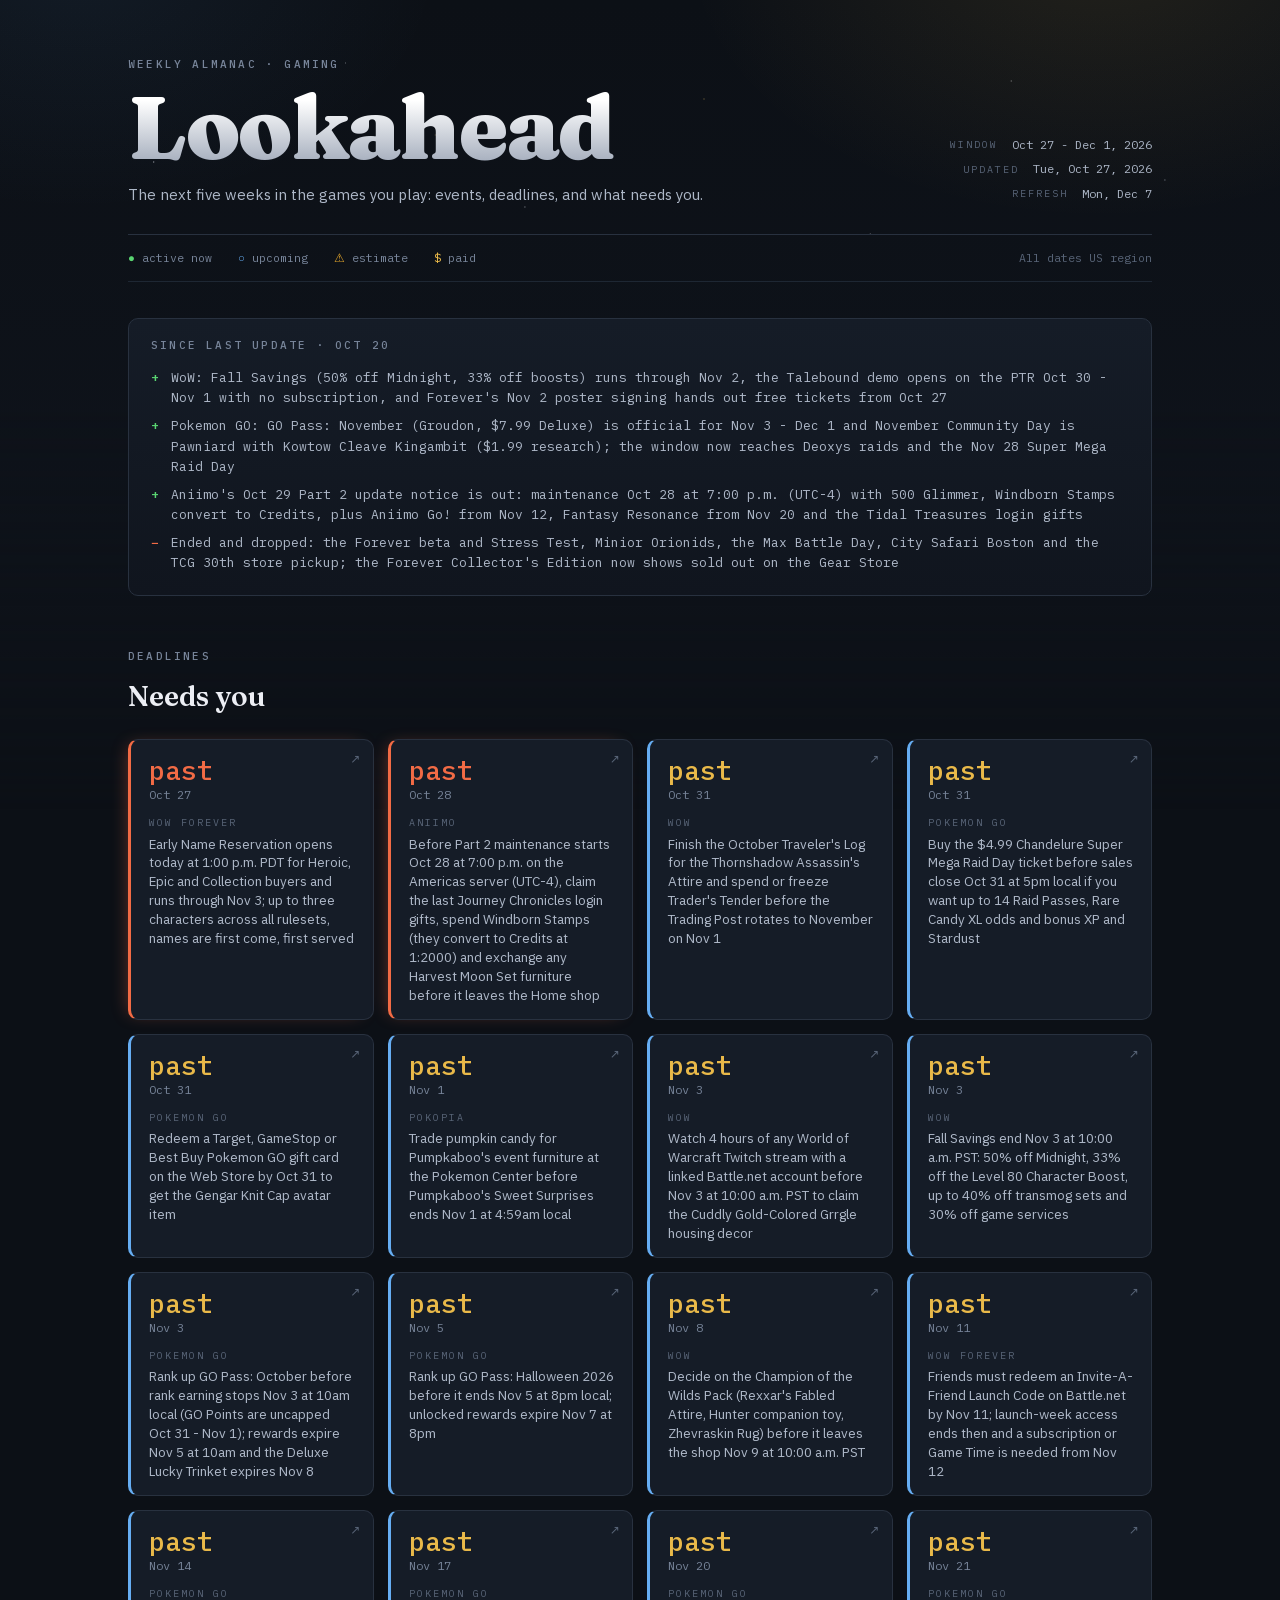
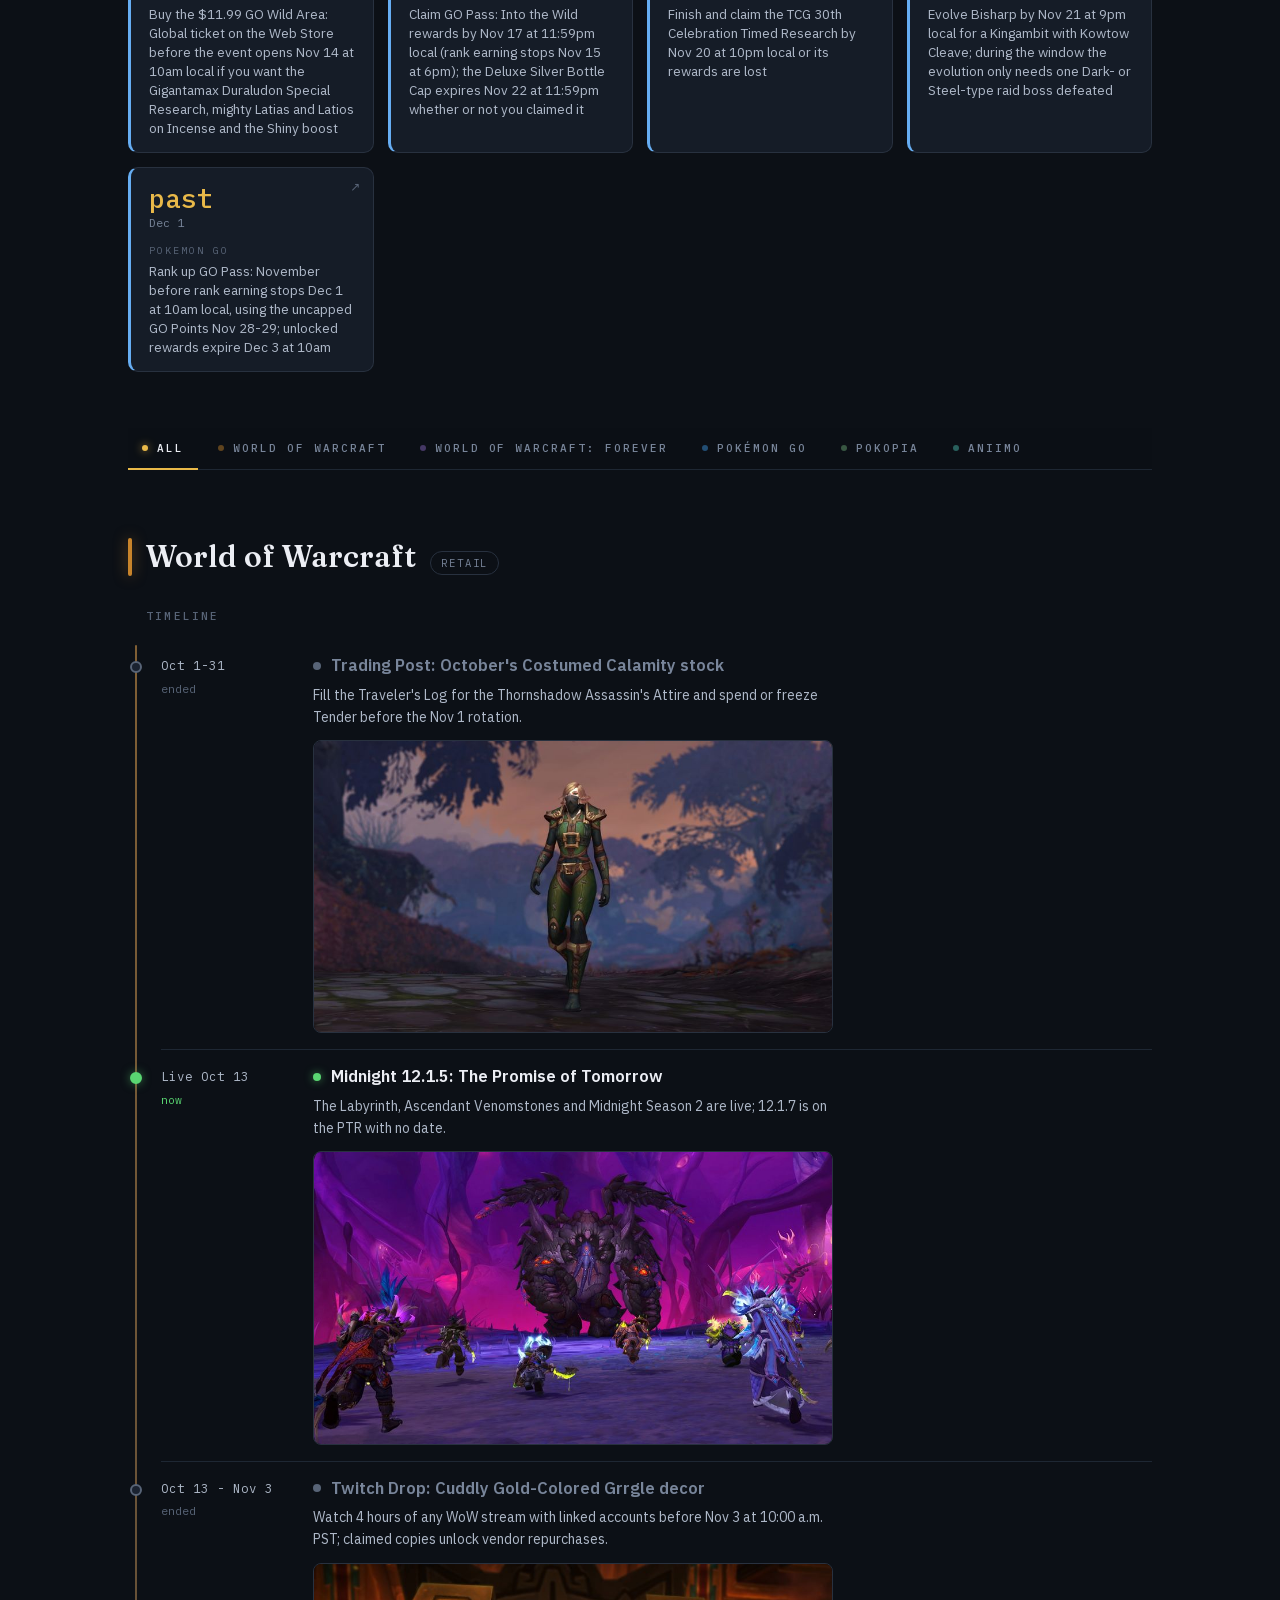
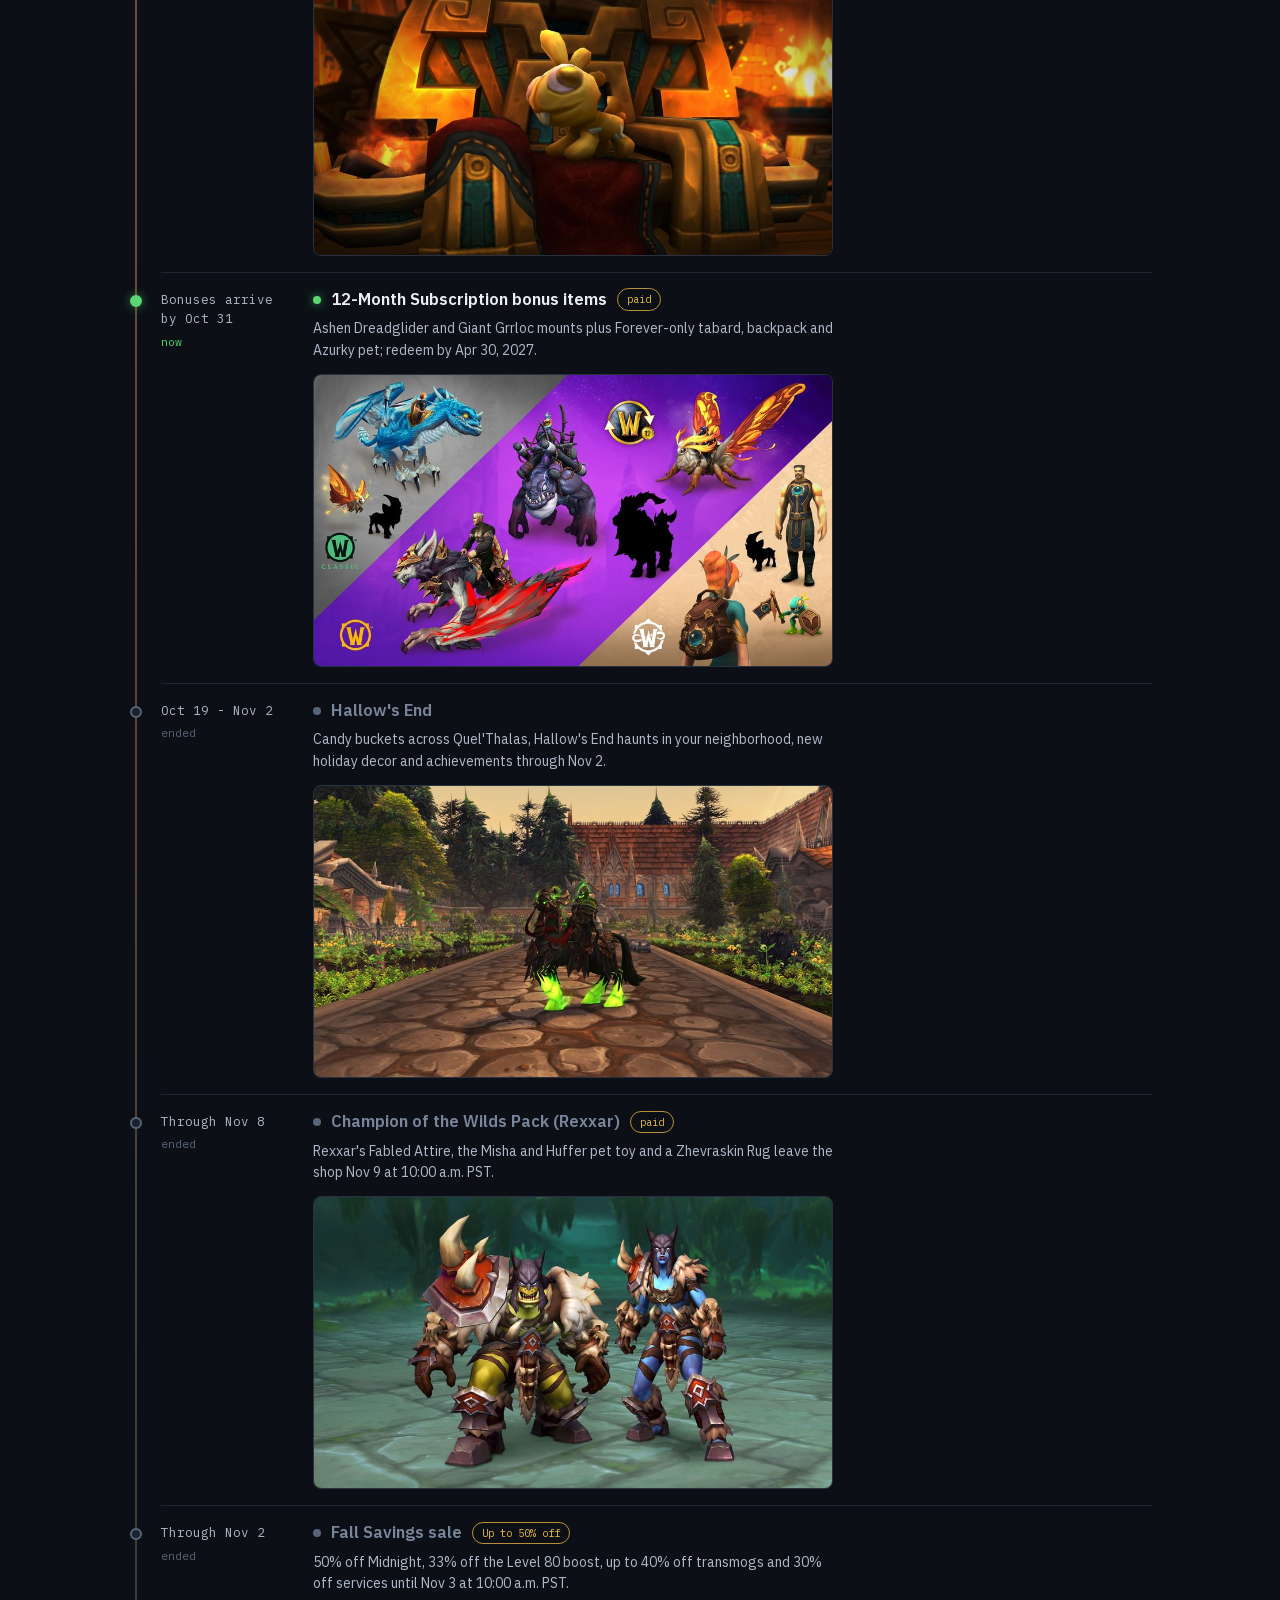
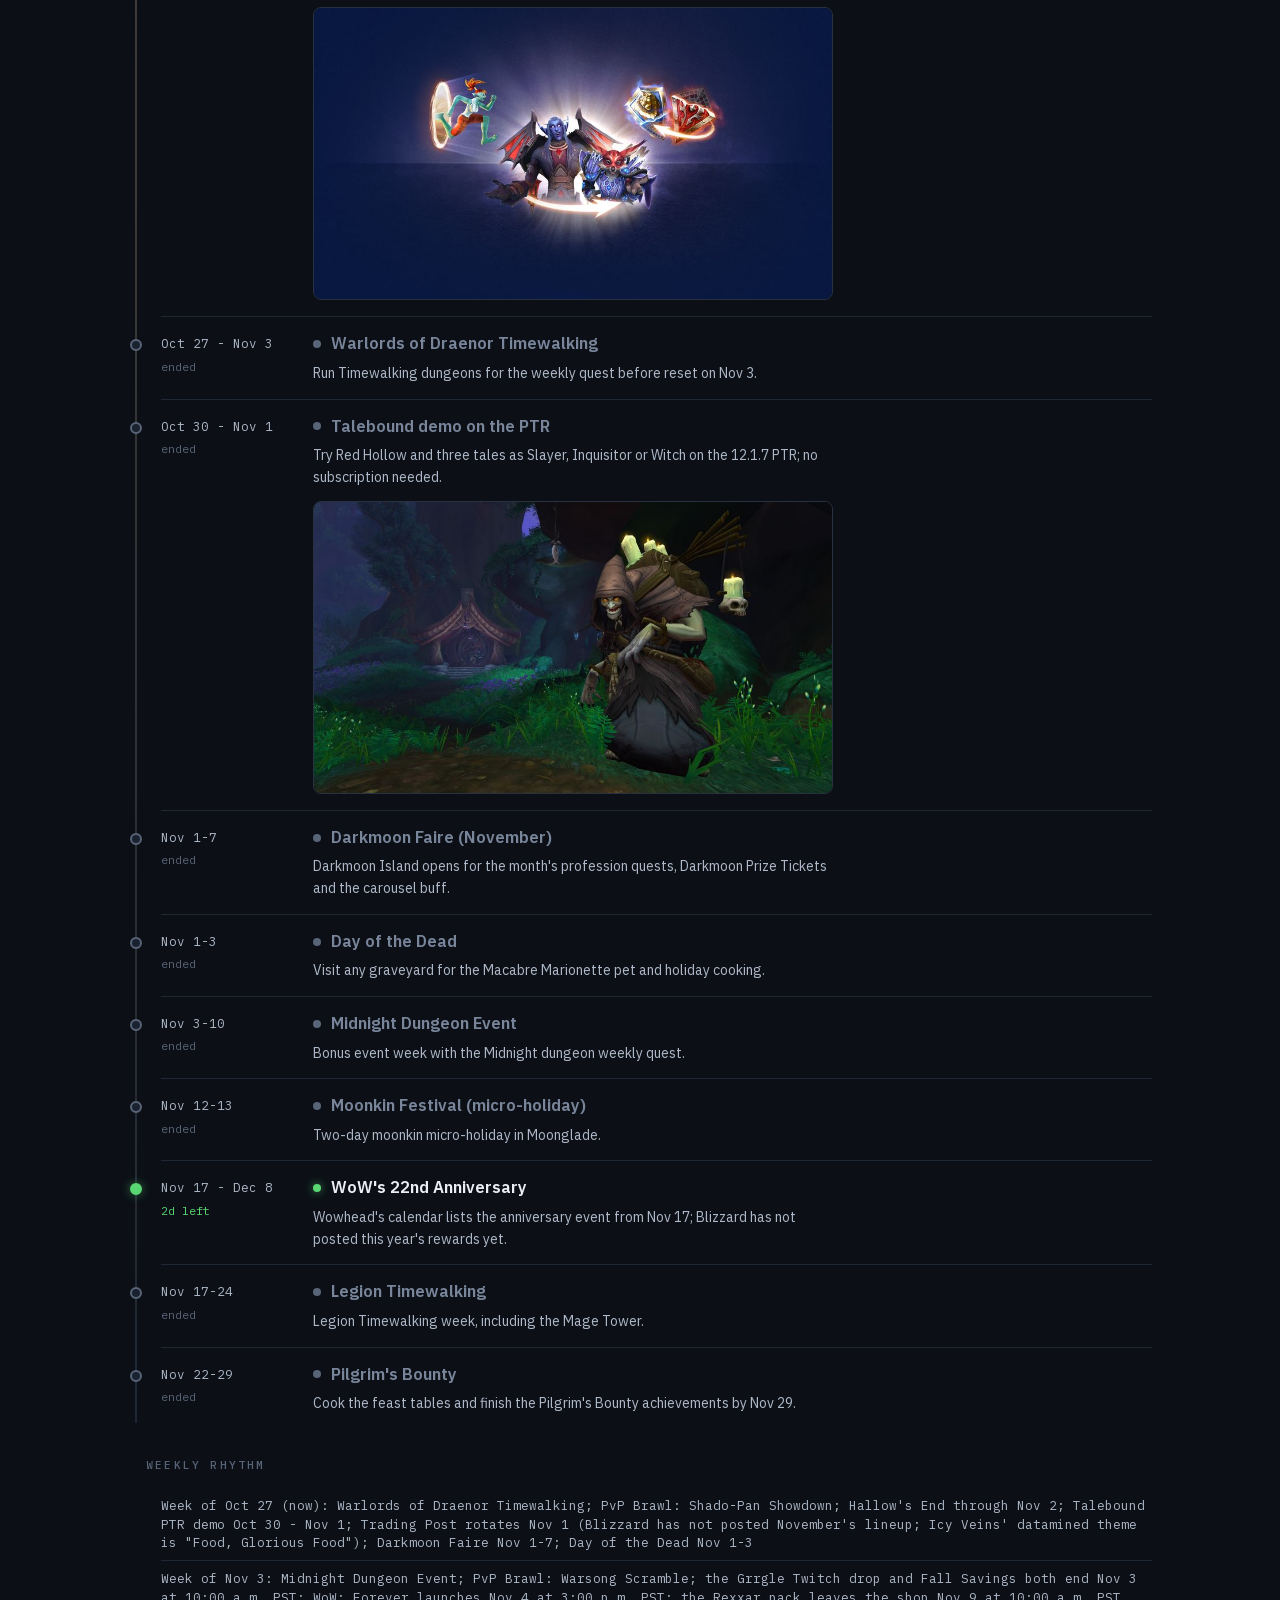
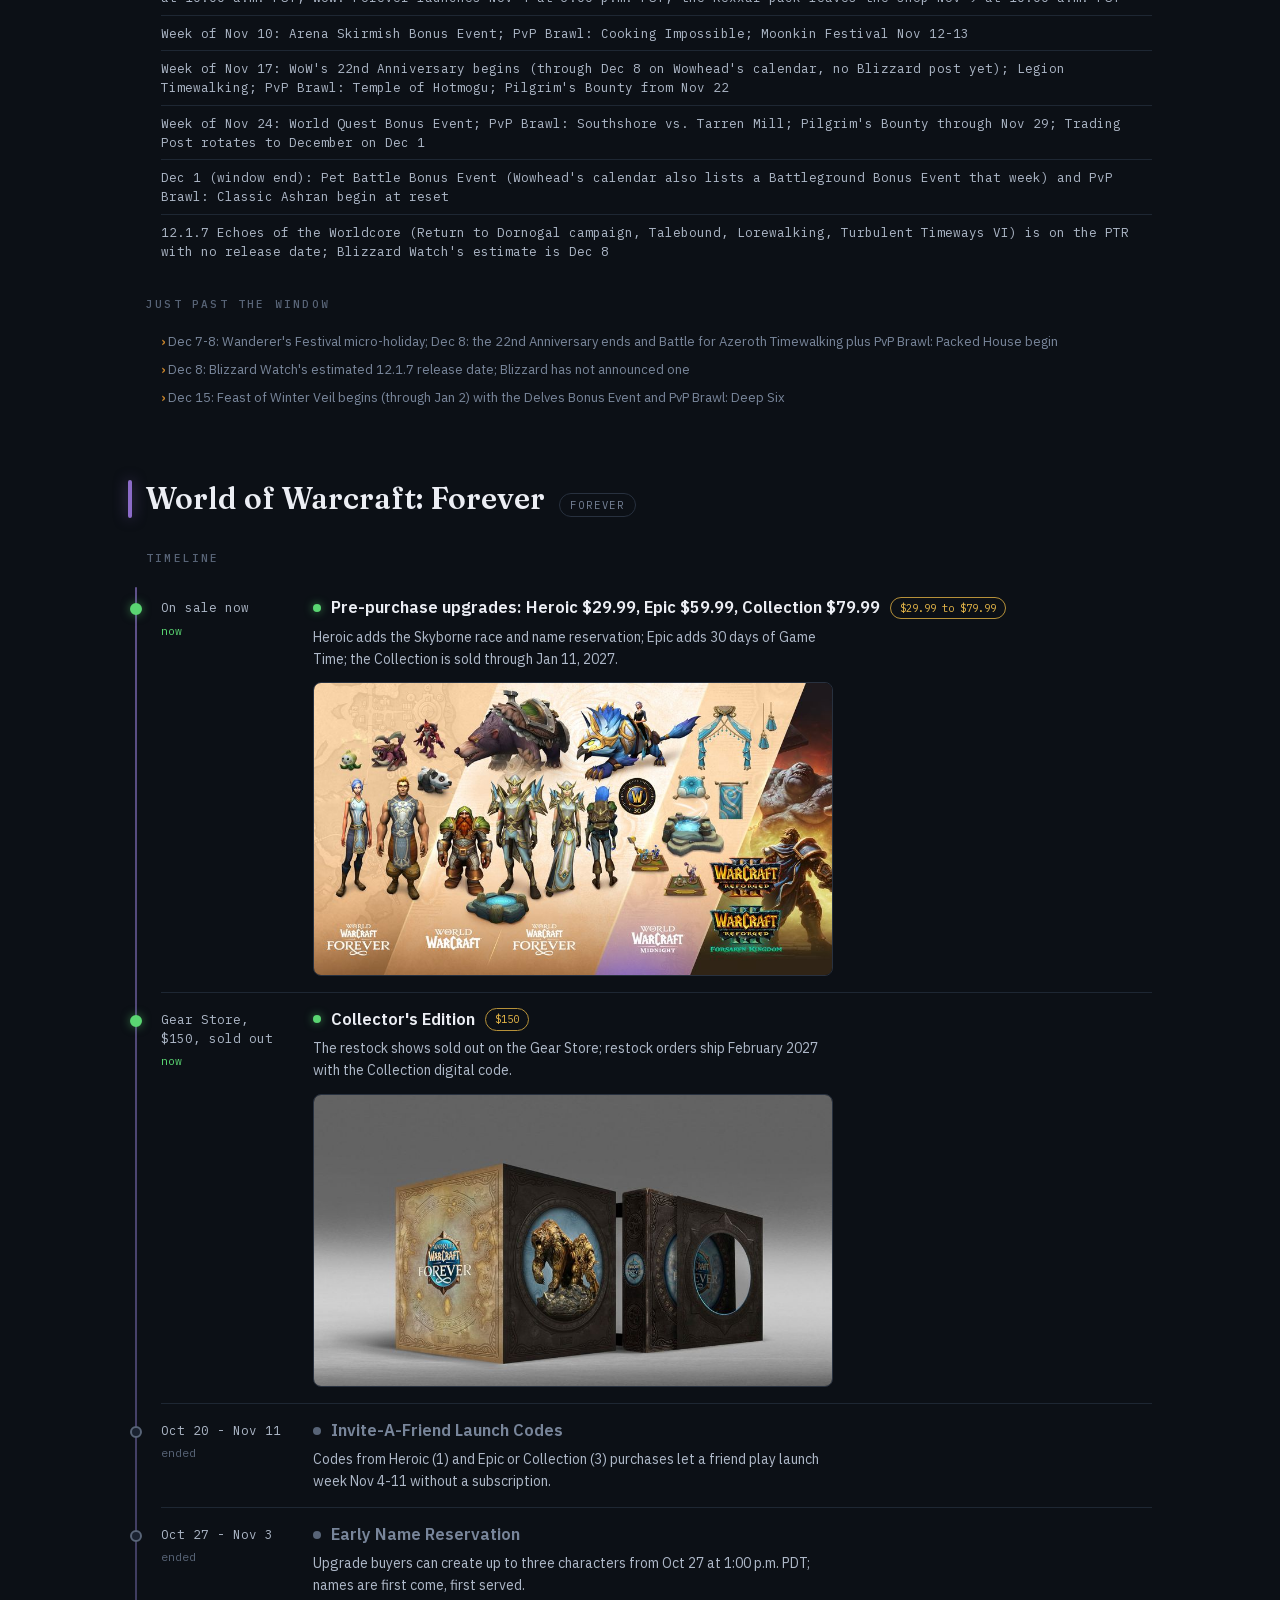
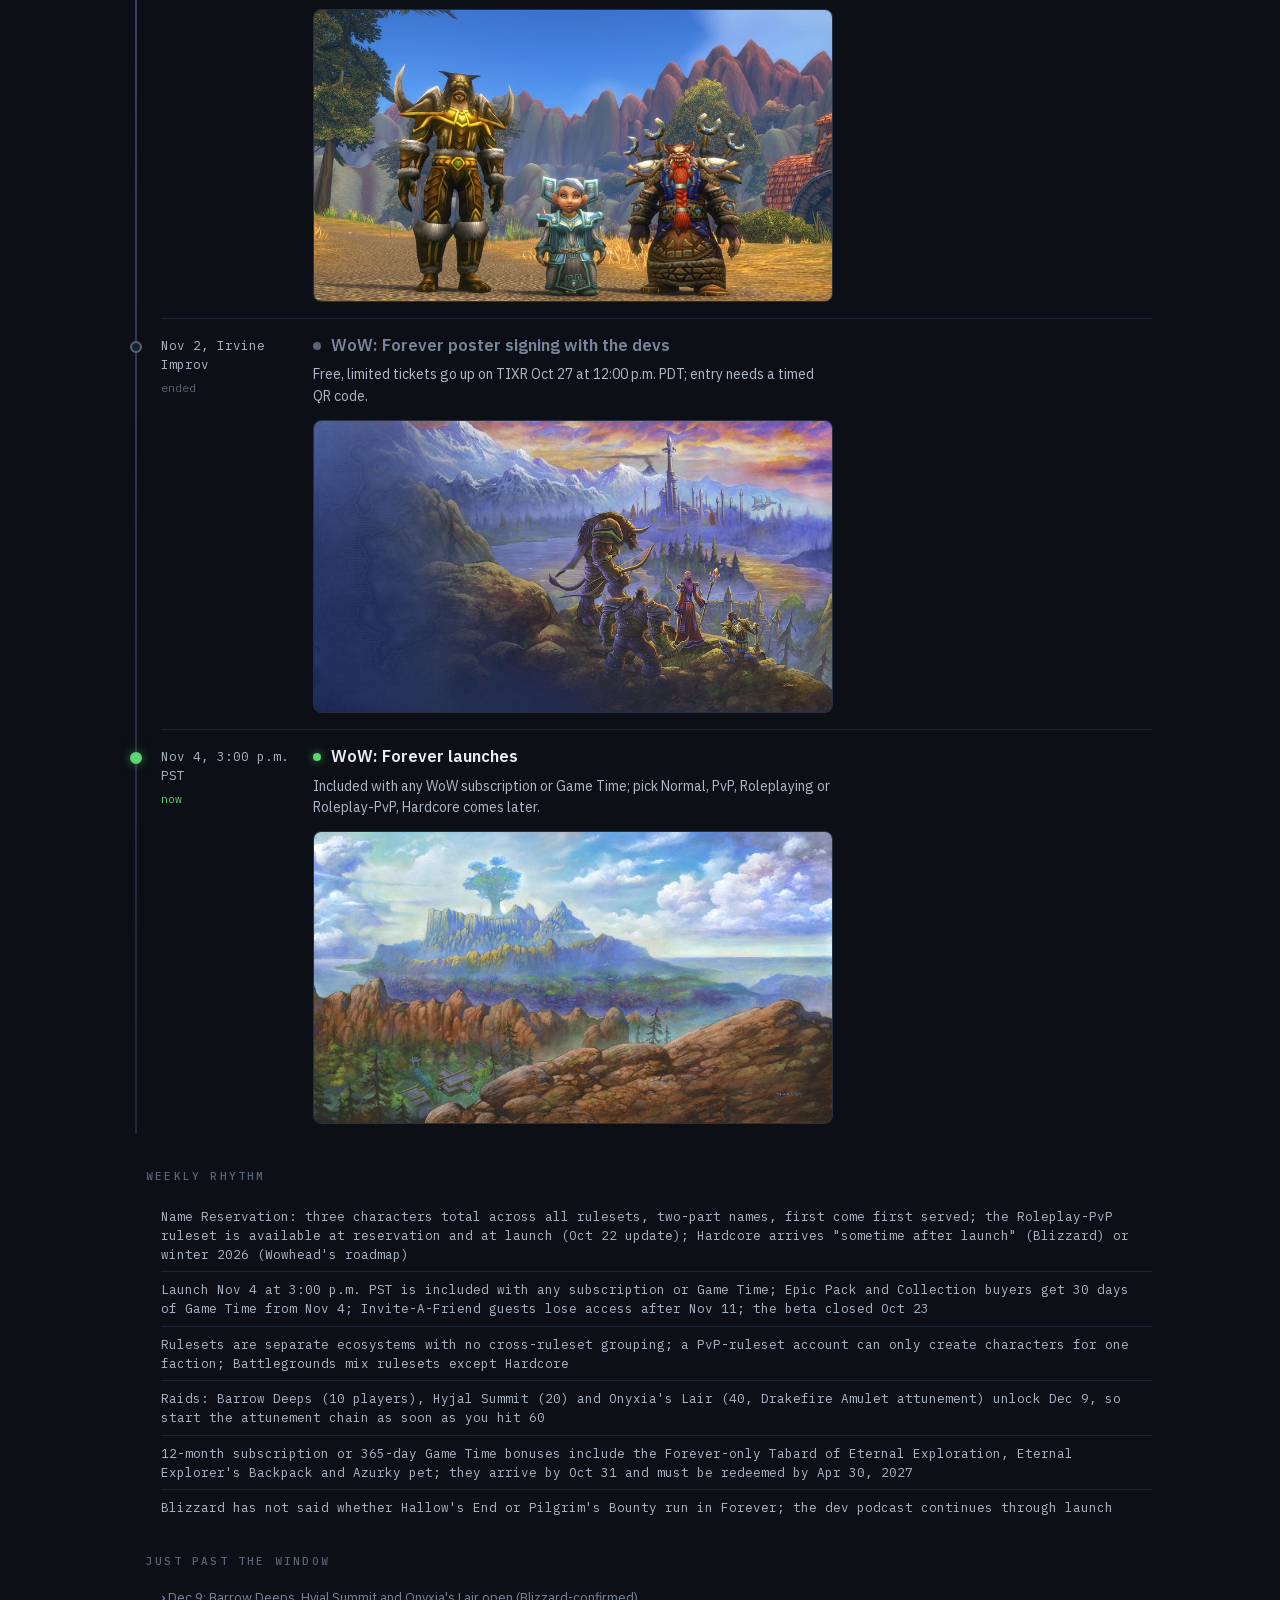
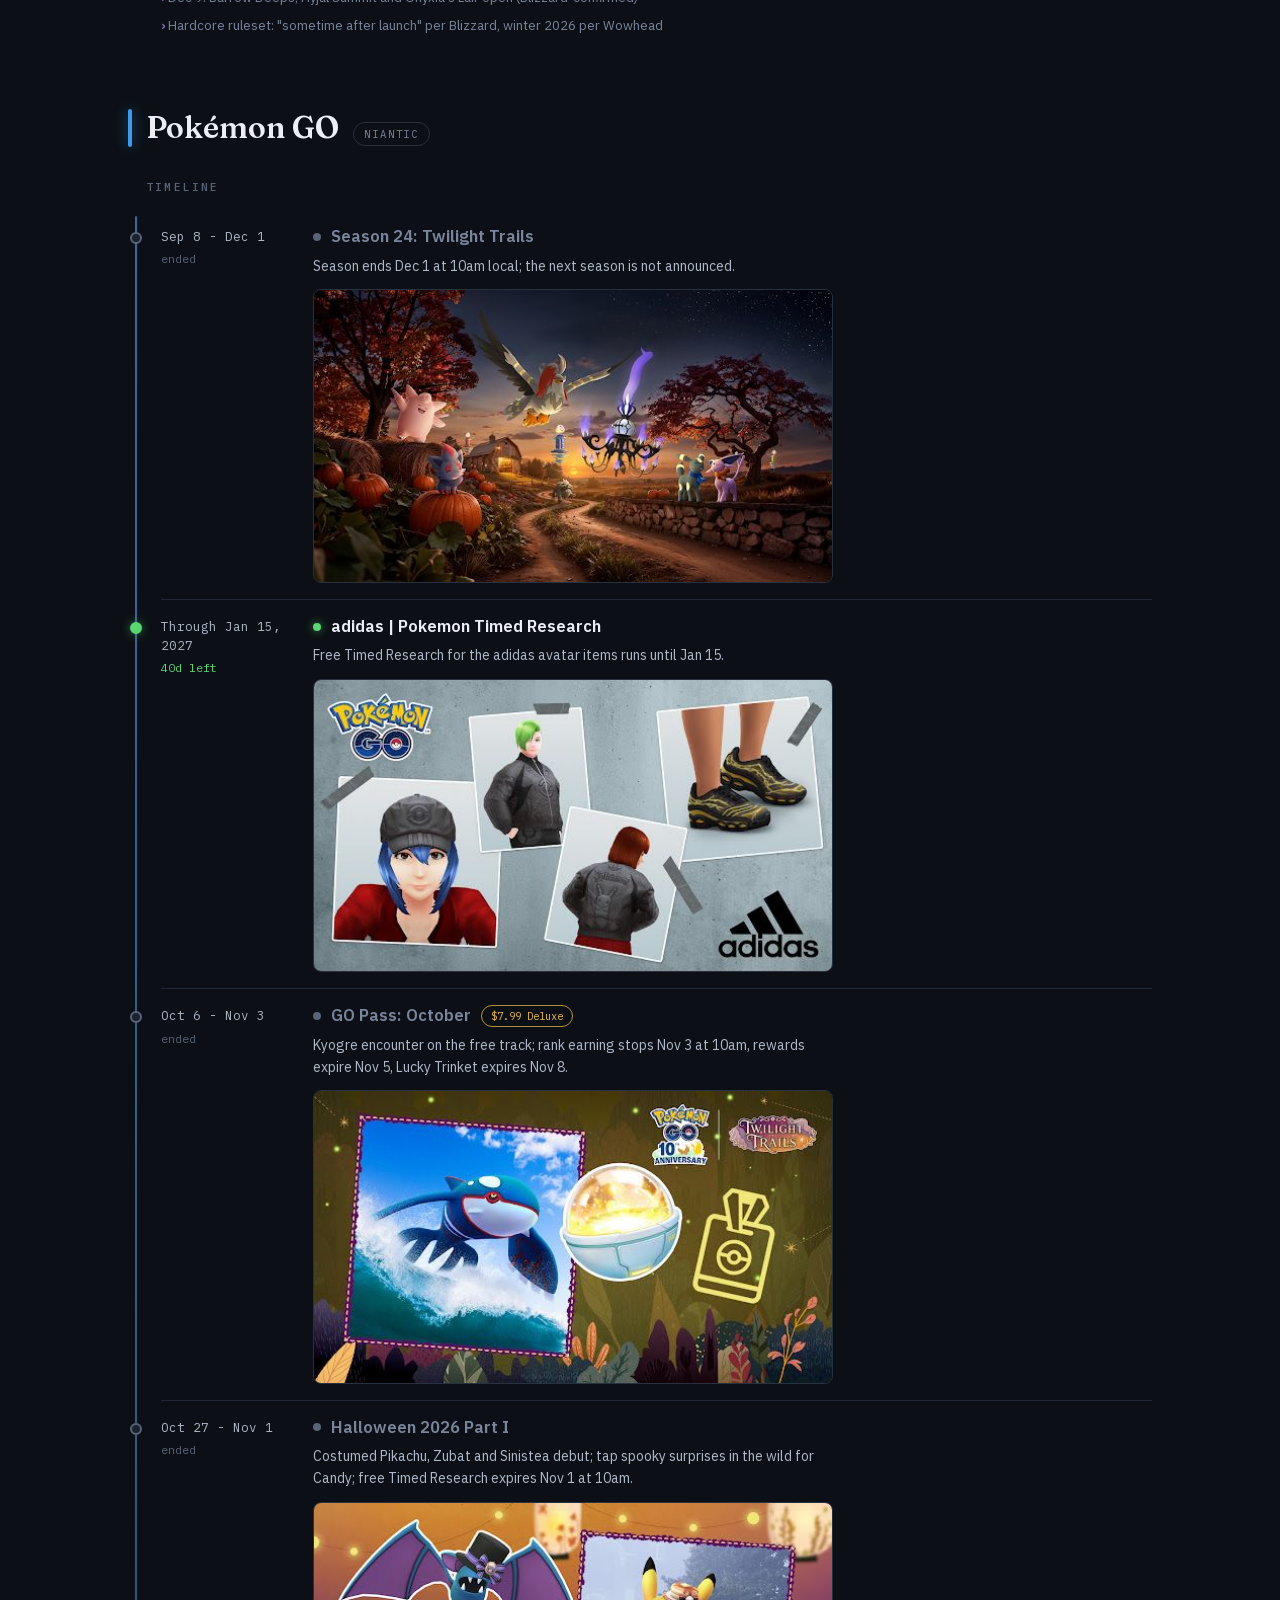
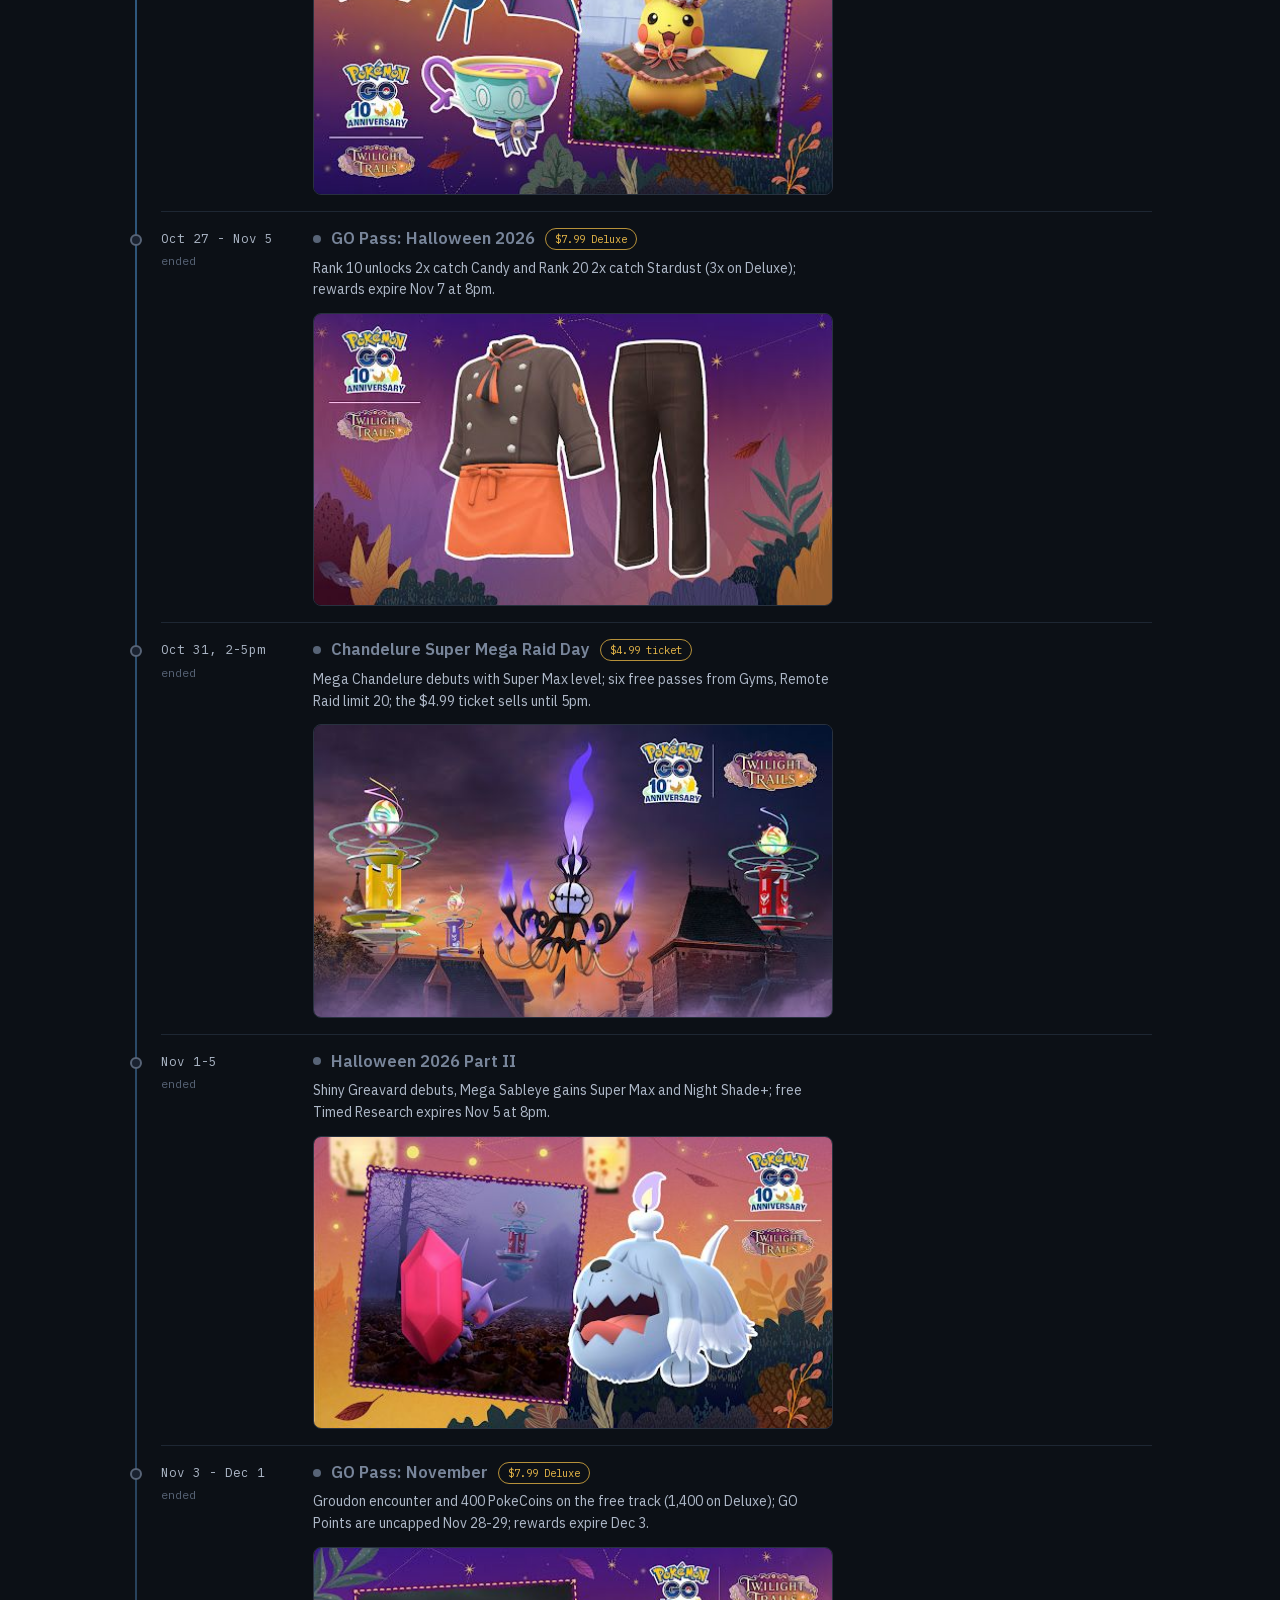
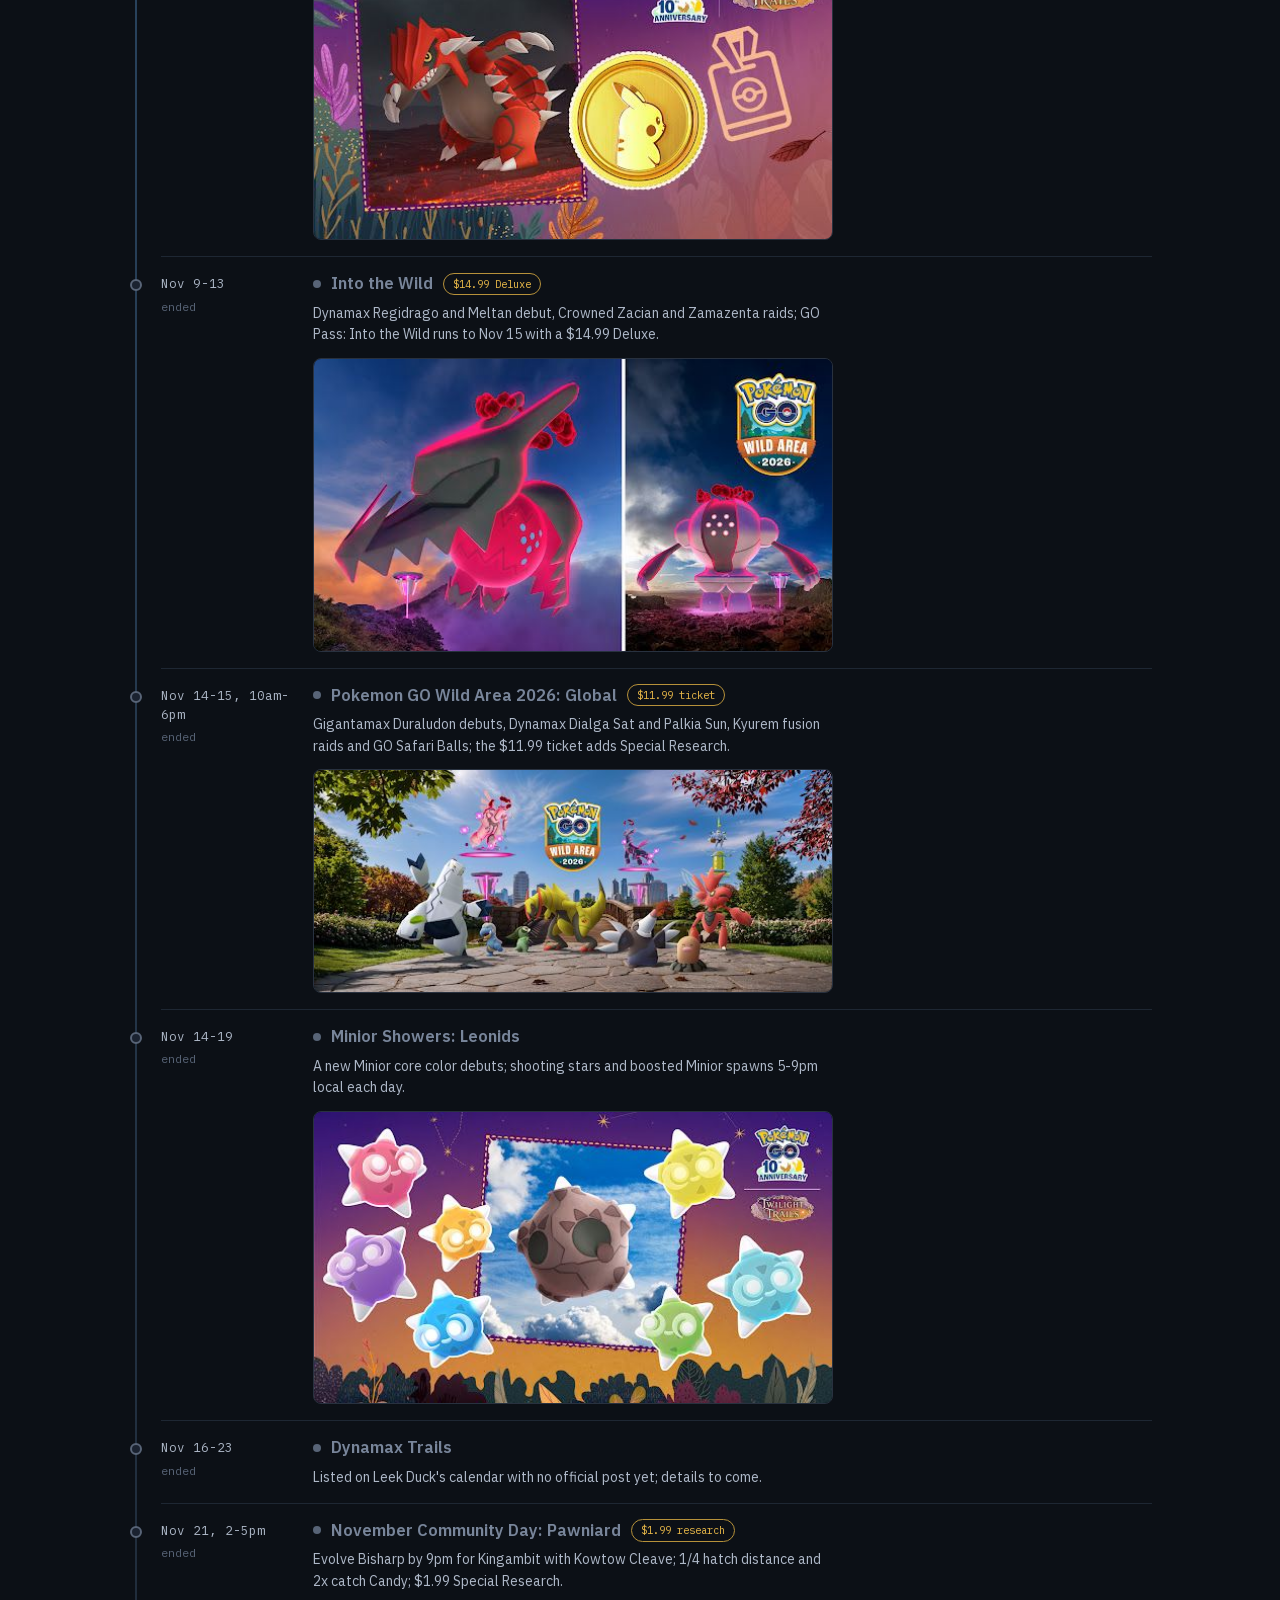
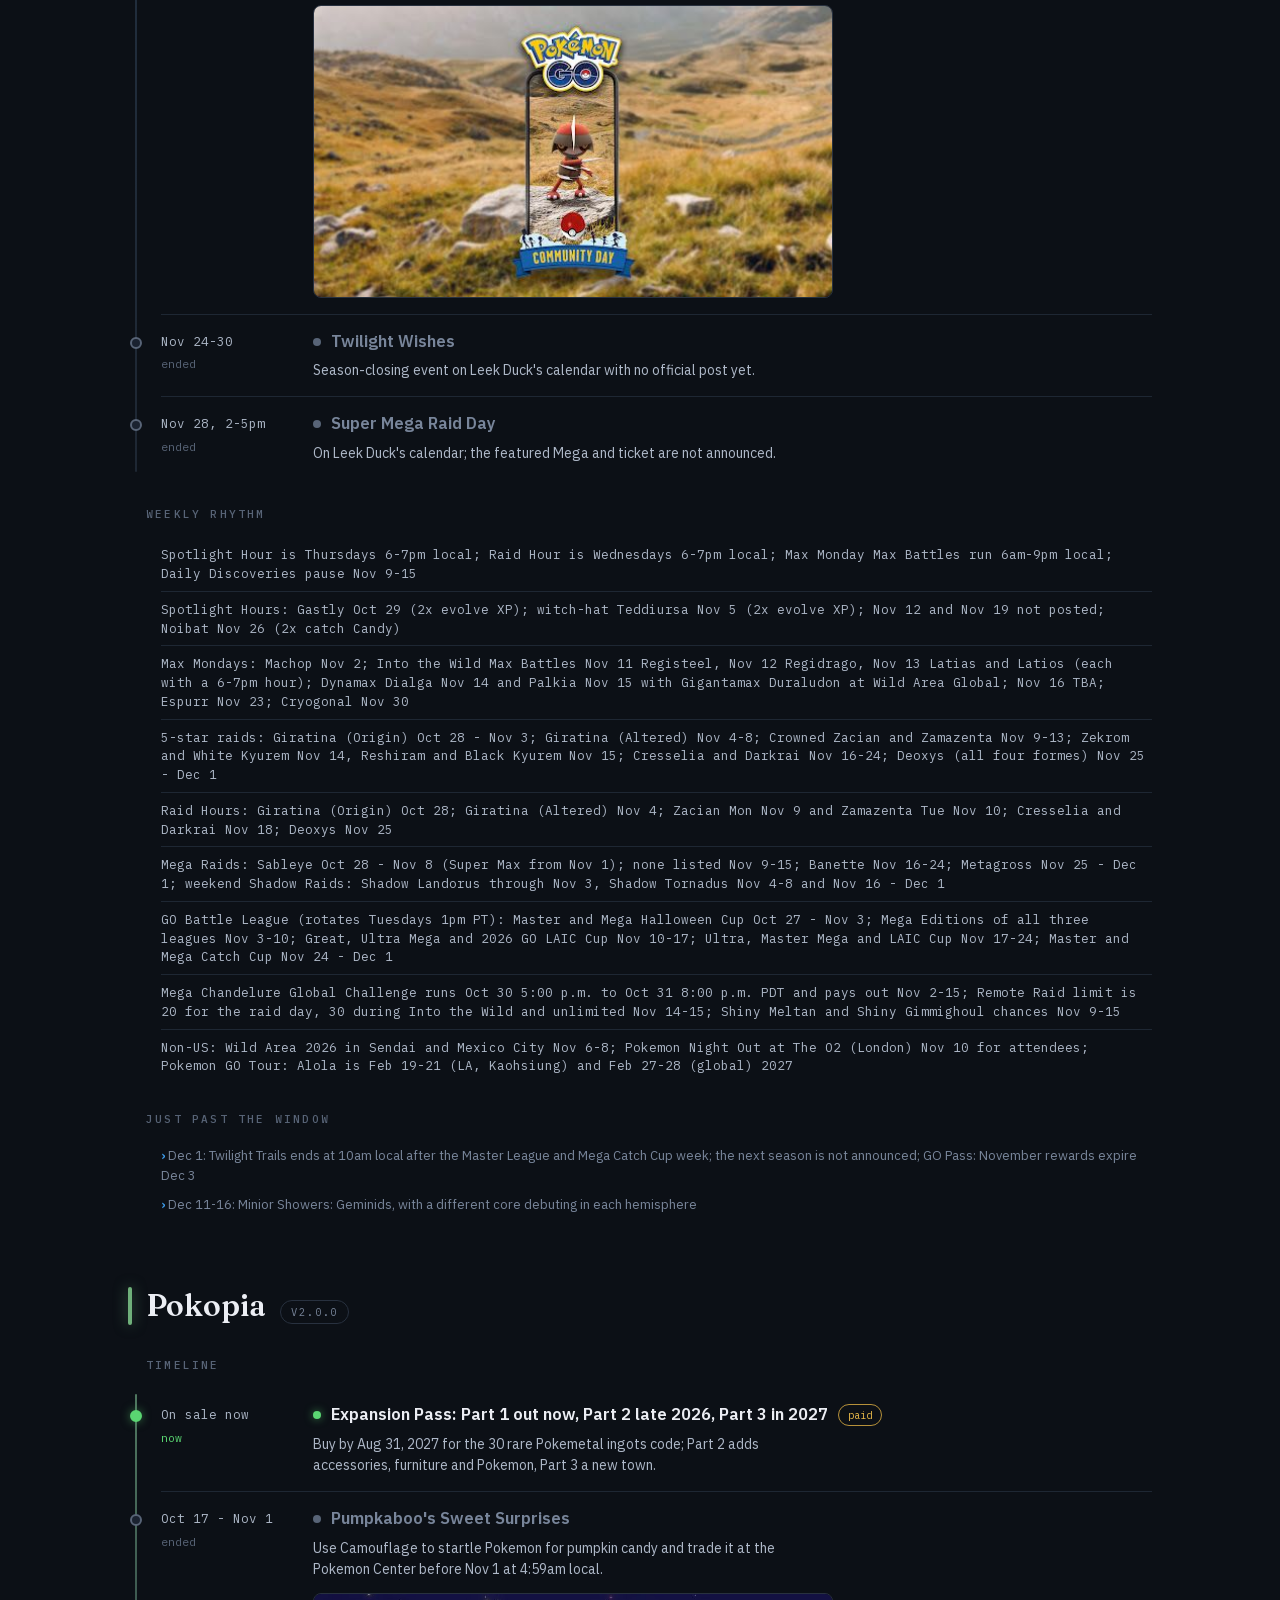
==== commit a4ff8f50: "Weekly update: Oct 27 - Dec 1, 2026 + WoW: Fall Savings (50% off Midnight, 33% off boosts) runs thro" ====
--- a/docs/index.html
+++ b/docs/index.html
@@ -19,8 +19,8 @@
       <p class="subtitle">The next five weeks in the games you play: events, deadlines, and what needs you.</p>
     </div>
     <dl class="masthead-meta">
-      <div><dt>Window</dt><dd>Oct 20 - Nov 24, 2026</dd></div>
-      <div><dt>Updated</dt><dd>Tue, Oct 20, 2026</dd></div>
+      <div><dt>Window</dt><dd>Oct 27 - Dec 1, 2026</dd></div>
+      <div><dt>Updated</dt><dd>Tue, Oct 27, 2026</dd></div>
       <div><dt>Refresh</dt><dd data-next-refresh>weekly, Mon</dd></div>
     </dl>
   </header>
@@ -34,12 +34,12 @@
   </div>
 
   <aside class="changelog reveal">
-    <p class="eyebrow">Since last update &middot; Oct 13</p>
+    <p class="eyebrow">Since last update &middot; Oct 20</p>
     <ul>
-      <li><span class="verb verb-add">+</span>WoW: Forever&#x27;s open Stress Test is set for Oct 21 at 2:00 p.m. PDT (no subscription needed), Hallow&#x27;s End is now official with neighborhood themes and new decor, and the Rexxar Champion of the Wilds Pack ($30) is in the shop through Nov 8</li>
-      <li><span class="verb verb-add">+</span>Pokemon GO&#x27;s Oct 31 Super Mega Raid Day is confirmed as Mega Chandelure&#x27;s debut ($4.99 ticket), and Into the Wild Nov 9-13 (Dynamax Regidrago and Meltan, Crowned Zacian and Zamazenta raids, $14.99 GO Pass) is official</li>
-      <li><span class="verb verb-add">+</span>Aniimo&#x27;s Part II preview is official: the Whisperwake Isles region, Night Parade and Magical Night Halloween events from Oct 29, Hoptail Nov 6-19 and Prismana Snapshots Nov 12-29; the window now reaches November Community Day (Nov 21) and Pilgrim&#x27;s Bounty (Nov 22-29)</li>
-      <li><span class="verb verb-rem">−</span>Ended and dropped: Sandile Hatch Day and Fall Marathon: Buddy Trek; the TCG 30th Celebration store pickup ends tonight</li>
+      <li><span class="verb verb-add">+</span>WoW: Fall Savings (50% off Midnight, 33% off boosts) runs through Nov 2, the Talebound demo opens on the PTR Oct 30 - Nov 1 with no subscription, and Forever&#x27;s Nov 2 poster signing hands out free tickets from Oct 27</li>
+      <li><span class="verb verb-add">+</span>Pokemon GO: GO Pass: November (Groudon, $7.99 Deluxe) is official for Nov 3 - Dec 1 and November Community Day is Pawniard with Kowtow Cleave Kingambit ($1.99 research); the window now reaches Deoxys raids and the Nov 28 Super Mega Raid Day</li>
+      <li><span class="verb verb-add">+</span>Aniimo&#x27;s Oct 29 Part 2 update notice is out: maintenance Oct 28 at 7:00 p.m. (UTC-4) with 500 Glimmer, Windborn Stamps convert to Credits, plus Aniimo Go! from Nov 12, Fantasy Resonance from Nov 20 and the Tidal Treasures login gifts</li>
+      <li><span class="verb verb-rem">−</span>Ended and dropped: the Forever beta and Stress Test, Minior Orionids, the Max Battle Day, City Safari Boston and the TCG 30th store pickup; the Forever Collector&#x27;s Edition now shows sold out on the Gear Store</li>
     </ul>
   </aside>
 
@@ -47,145 +47,124 @@
     <p class="eyebrow">Deadlines</p>
     <h2 class="section-title">Needs you</h2>
     <div class="needs-grid">
-      <a class="needs-card" href="https://pokemongo.com/news/tcg-30th-celebration-event" target="_blank" rel="noopener" data-deadline="2026-10-20">
+      <a class="needs-card urgent" href="https://worldofwarcraft.blizzard.com/en-us/news/24303866" target="_blank" rel="noopener" data-deadline="2026-10-27">
         <span class="needs-arrow">&#8599;</span>
         <div class="needs-count" data-countdown>today</div>
-        <div class="needs-date">Oct 20</div>
-        <div class="needs-game">Pokemon GO</div>
-        <div class="needs-action">Open the game inside a participating Best Buy, GameStop or Target by 10pm local tonight to pick up the TCG 30th Celebration Timed Research; redeem a store-bought GO gift card by Oct 31 for the Gengar Knit Cap</div>
-      </a>
-      <a class="needs-card" href="https://pokemongo.com/news/city-safari-boston-rescheduled" target="_blank" rel="noopener" data-deadline="2026-10-20">
-        <span class="needs-arrow">&#8599;</span>
-        <div class="needs-count" data-countdown>today</div>
-        <div class="needs-date">Oct 20</div>
-        <div class="needs-game">Pokemon GO</div>
-        <div class="needs-action">City Safari: Boston ticket holders who do not want the rescheduled global gameplay Oct 24-25 must request a refund through in-app support by Oct 20 at 11:59pm EST</div>
-      </a>
-      <a class="needs-card" href="https://pokemongo.com/news/fall-marathon-buddy-trek-2026" target="_blank" rel="noopener" data-deadline="2026-10-21">
-        <span class="needs-arrow">&#8599;</span>
-        <div class="needs-count" data-countdown>1d</div>
-        <div class="needs-date">Oct 21</div>
-        <div class="needs-game">Pokemon GO</div>
-        <div class="needs-action">Claim any unlocked GO Pass: Fall Marathon rewards before they expire Oct 21 at 8pm local</div>
-      </a>
-      <a class="needs-card" href="https://worldofwarcraft.blizzard.com/en-us/news/24302072/updated-oct-16-join-the-world-of-warcraft-forever-stress-test" target="_blank" rel="noopener" data-deadline="2026-10-21">
-        <span class="needs-arrow">&#8599;</span>
-        <div class="needs-count" data-countdown>1d</div>
-        <div class="needs-date">Oct 21</div>
-        <div class="needs-game">WoW Forever</div>
-        <div class="needs-action">Last day of the Forever beta; the open Stress Test starts Oct 21 at 2:00 p.m. PDT for anyone with a WoW account, no subscription needed, and every character is wiped afterward</div>
-      </a>
-      <a class="needs-card" href="https://pokemongo.com/news/dynamax-uxie-mesprit-azelf-max-battle-day-2026" target="_blank" rel="noopener" data-deadline="2026-10-24">
-        <span class="needs-arrow">&#8599;</span>
-        <div class="needs-count" data-countdown>4d</div>
-        <div class="needs-date">Oct 24</div>
-        <div class="needs-game">Pokemon GO</div>
-        <div class="needs-action">Buy the $4.99 Max Battle Day ticket before sales close Oct 24 at 5pm local, then watch 30 minutes of the Pokemon Twitch stream from 7:30pm PDT for the Night Out jersey code</div>
-      </a>
-      <a class="needs-card" href="https://www.wowhead.com/news/blizzard-acknowledges-labyrinth-launch-bugs-and-extends-limited-time-achievement-383494" target="_blank" rel="noopener" data-deadline="2026-10-27">
-        <span class="needs-arrow">&#8599;</span>
-        <div class="needs-count" data-countdown>7d</div>
-        <div class="needs-date">Oct 27</div>
-        <div class="needs-game">WoW</div>
-        <div class="needs-action">Earn the limited-time &quot;Fabled Let Me Solo Him: Kindo&#x27;jan&quot; achievement before weekly maintenance on Oct 27, when it is removed</div>
-      </a>
-      <a class="needs-card" href="https://worldofwarcraft.blizzard.com/en-us/news/24301508/pre-purchase-world-of-warcraft-forever-upgrades-and-begin-your-next-journey-in-azeroth" target="_blank" rel="noopener" data-deadline="2026-10-27">
-        <span class="needs-arrow">&#8599;</span>
-        <div class="needs-count" data-countdown>7d</div>
         <div class="needs-date">Oct 27</div>
         <div class="needs-game">WoW Forever</div>
-        <div class="needs-action">Early Name Reservation opens Oct 27 (through Nov 3) for upgrade buyers; two-part names are first come, first served</div>
-      </a>
-      <a class="needs-card est" href="https://aniimotools.dev/guides/october-29-update/" target="_blank" rel="noopener" data-deadline="2026-10-28">
-        <span class="needs-arrow">&#8599;</span>
-        <div class="needs-count" data-countdown>8d</div>
+        <div class="needs-action">Early Name Reservation opens today at 1:00 p.m. PDT for Heroic, Epic and Collection buyers and runs through Nov 3; up to three characters across all rulesets, names are first come, first served</div>
+      </a>
+      <a class="needs-card urgent" href="https://aniimo.com/newslist/detail/100244" target="_blank" rel="noopener" data-deadline="2026-10-28">
+        <span class="needs-arrow">&#8599;</span>
+        <div class="needs-count" data-countdown>1d</div>
         <div class="needs-date">Oct 28</div>
         <div class="needs-game">Aniimo</div>
-        <div class="needs-action">Spend Windborn Stamps and finish the Companion Handbook before Part I ends Oct 28 at 11:59pm UTC (7:59pm on the Americas server), when leftover stamps convert to Credits</div>
-      </a>
-      <a class="needs-card" href="https://aniimo.com/newslist/detail/100145" target="_blank" rel="noopener" data-deadline="2026-10-29">
-        <span class="needs-arrow">&#8599;</span>
-        <div class="needs-count" data-countdown>9d</div>
-        <div class="needs-date">Oct 29</div>
-        <div class="needs-game">Aniimo</div>
-        <div class="needs-action">Claim the last Journey Chronicles login gifts, including the day-7 Sparkling Egg, before the event closes Oct 29 at 3:59am Americas server time</div>
-      </a>
-      <a class="needs-card" href="https://worldofwarcraft.blizzard.com/en-us/news/24303315/world-of-warcraft-forever-headlines-a-packed-wow-weekly" target="_blank" rel="noopener" data-deadline="2026-10-31">
-        <span class="needs-arrow">&#8599;</span>
-        <div class="needs-count" data-countdown>11d</div>
+        <div class="needs-action">Before Part 2 maintenance starts Oct 28 at 7:00 p.m. on the Americas server (UTC-4), claim the last Journey Chronicles login gifts, spend Windborn Stamps (they convert to Credits at 1:2000) and exchange any Harvest Moon Set furniture before it leaves the Home shop</div>
+      </a>
+      <a class="needs-card" href="https://worldofwarcraft.blizzard.com/en-us/news/24303315" target="_blank" rel="noopener" data-deadline="2026-10-31">
+        <span class="needs-arrow">&#8599;</span>
+        <div class="needs-count" data-countdown>4d</div>
         <div class="needs-date">Oct 31</div>
         <div class="needs-game">WoW</div>
         <div class="needs-action">Finish the October Traveler&#x27;s Log for the Thornshadow Assassin&#x27;s Attire and spend or freeze Trader&#x27;s Tender before the Trading Post rotates to November on Nov 1</div>
       </a>
       <a class="needs-card" href="https://pokemongo.com/news/chandelure-super-mega-raid-day-2026" target="_blank" rel="noopener" data-deadline="2026-10-31">
         <span class="needs-arrow">&#8599;</span>
-        <div class="needs-count" data-countdown>11d</div>
+        <div class="needs-count" data-countdown>4d</div>
         <div class="needs-date">Oct 31</div>
         <div class="needs-game">Pokemon GO</div>
-        <div class="needs-action">Buy the $4.99 Chandelure Super Mega Raid Day ticket before sales close Oct 31 at 5pm local if you want the extra Raid Passes and bonus XP and Stardust</div>
+        <div class="needs-action">Buy the $4.99 Chandelure Super Mega Raid Day ticket before sales close Oct 31 at 5pm local if you want up to 14 Raid Passes, Rare Candy XL odds and bonus XP and Stardust</div>
+      </a>
+      <a class="needs-card" href="https://pokemongo.com/news/tcg-30th-celebration-event" target="_blank" rel="noopener" data-deadline="2026-10-31">
+        <span class="needs-arrow">&#8599;</span>
+        <div class="needs-count" data-countdown>4d</div>
+        <div class="needs-date">Oct 31</div>
+        <div class="needs-game">Pokemon GO</div>
+        <div class="needs-action">Redeem a Target, GameStop or Best Buy Pokemon GO gift card on the Web Store by Oct 31 to get the Gengar Knit Cap avatar item</div>
       </a>
       <a class="needs-card" href="https://www.pokemon.com/us/news/gather-pumpkin-candy-for-pumpkaboo-in-pokemon-pokopia" target="_blank" rel="noopener" data-deadline="2026-11-01">
         <span class="needs-arrow">&#8599;</span>
-        <div class="needs-count" data-countdown>12d</div>
+        <div class="needs-count" data-countdown>5d</div>
         <div class="needs-date">Nov 1</div>
         <div class="needs-game">Pokopia</div>
         <div class="needs-action">Trade pumpkin candy for Pumpkaboo&#x27;s event furniture at the Pokemon Center before Pumpkaboo&#x27;s Sweet Surprises ends Nov 1 at 4:59am local</div>
       </a>
-      <a class="needs-card" href="https://worldofwarcraft.blizzard.com/en-us/news/24302098/twitch-drop-now-live-get-the-cuddly-gold-colored-grrgle-housing-decor-item" target="_blank" rel="noopener" data-deadline="2026-11-03">
-        <span class="needs-arrow">&#8599;</span>
-        <div class="needs-count" data-countdown>14d</div>
+      <a class="needs-card" href="https://worldofwarcraft.blizzard.com/en-us/news/24302098" target="_blank" rel="noopener" data-deadline="2026-11-03">
+        <span class="needs-arrow">&#8599;</span>
+        <div class="needs-count" data-countdown>7d</div>
         <div class="needs-date">Nov 3</div>
         <div class="needs-game">WoW</div>
-        <div class="needs-action">Watch 4 hours of any World of Warcraft Twitch stream with a linked Battle.net account before Nov 3 at 10am PST to claim the Cuddly Gold-Colored Grrgle housing decor</div>
+        <div class="needs-action">Watch 4 hours of any World of Warcraft Twitch stream with a linked Battle.net account before Nov 3 at 10:00 a.m. PST to claim the Cuddly Gold-Colored Grrgle housing decor</div>
+      </a>
+      <a class="needs-card" href="https://worldofwarcraft.blizzard.com/en-us/news/24313103" target="_blank" rel="noopener" data-deadline="2026-11-03">
+        <span class="needs-arrow">&#8599;</span>
+        <div class="needs-count" data-countdown>7d</div>
+        <div class="needs-date">Nov 3</div>
+        <div class="needs-game">WoW</div>
+        <div class="needs-action">Fall Savings end Nov 3 at 10:00 a.m. PST: 50% off Midnight, 33% off the Level 80 Character Boost, up to 40% off transmog sets and 30% off game services</div>
       </a>
       <a class="needs-card" href="https://pokemongo.com/news/go-pass-october-2026" target="_blank" rel="noopener" data-deadline="2026-11-03">
         <span class="needs-arrow">&#8599;</span>
-        <div class="needs-count" data-countdown>14d</div>
+        <div class="needs-count" data-countdown>7d</div>
         <div class="needs-date">Nov 3</div>
         <div class="needs-game">Pokemon GO</div>
-        <div class="needs-action">Rank up GO Pass: October before rank earning stops Nov 3 at 10am local, using the uncapped GO Points Oct 31 - Nov 1; rewards expire Nov 5, and the Deluxe Lucky Trinket must be used by Nov 8</div>
+        <div class="needs-action">Rank up GO Pass: October before rank earning stops Nov 3 at 10am local (GO Points are uncapped Oct 31 - Nov 1); rewards expire Nov 5 at 10am and the Deluxe Lucky Trinket expires Nov 8</div>
       </a>
       <a class="needs-card" href="https://pokemongo.com/news/halloween-part-2-2026" target="_blank" rel="noopener" data-deadline="2026-11-05">
         <span class="needs-arrow">&#8599;</span>
-        <div class="needs-count" data-countdown>16d</div>
+        <div class="needs-count" data-countdown>9d</div>
         <div class="needs-date">Nov 5</div>
         <div class="needs-game">Pokemon GO</div>
         <div class="needs-action">Rank up GO Pass: Halloween 2026 before it ends Nov 5 at 8pm local; unlocked rewards expire Nov 7 at 8pm</div>
       </a>
-      <a class="needs-card" href="https://worldofwarcraft.blizzard.com/en-us/news/24310657/channel-your-inner-rexxar-with-this-beastly-bundle" target="_blank" rel="noopener" data-deadline="2026-11-08">
-        <span class="needs-arrow">&#8599;</span>
-        <div class="needs-count" data-countdown>19d</div>
+      <a class="needs-card" href="https://worldofwarcraft.blizzard.com/en-us/news/24310657" target="_blank" rel="noopener" data-deadline="2026-11-08">
+        <span class="needs-arrow">&#8599;</span>
+        <div class="needs-count" data-countdown>12d</div>
         <div class="needs-date">Nov 8</div>
         <div class="needs-game">WoW</div>
         <div class="needs-action">Decide on the Champion of the Wilds Pack (Rexxar&#x27;s Fabled Attire, Hunter companion toy, Zhevraskin Rug) before it leaves the shop Nov 9 at 10:00 a.m. PST</div>
       </a>
-      <a class="needs-card" href="https://support.blizzard.com/help/article/000385883" target="_blank" rel="noopener" data-deadline="2026-11-11">
-        <span class="needs-arrow">&#8599;</span>
-        <div class="needs-count" data-countdown>22d</div>
+      <a class="needs-card" href="https://worldofwarcraft.blizzard.com/en-us/news/24301508" target="_blank" rel="noopener" data-deadline="2026-11-11">
+        <span class="needs-arrow">&#8599;</span>
+        <div class="needs-count" data-countdown>15d</div>
         <div class="needs-date">Nov 11</div>
         <div class="needs-game">WoW Forever</div>
-        <div class="needs-action">Friends must redeem an Invite-A-Friend Launch Code on Battle.net by Nov 11; after that the code errors and launch-week access ends</div>
-      </a>
-      <a class="needs-card" href="https://pokemongo.com/en/gowildarea" target="_blank" rel="noopener" data-deadline="2026-11-14">
-        <span class="needs-arrow">&#8599;</span>
-        <div class="needs-count" data-countdown>25d</div>
+        <div class="needs-action">Friends must redeem an Invite-A-Friend Launch Code on Battle.net by Nov 11; launch-week access ends then and a subscription or Game Time is needed from Nov 12</div>
+      </a>
+      <a class="needs-card" href="https://pokemongo.com/en/gowildarea/global" target="_blank" rel="noopener" data-deadline="2026-11-14">
+        <span class="needs-arrow">&#8599;</span>
+        <div class="needs-count" data-countdown>18d</div>
         <div class="needs-date">Nov 14</div>
         <div class="needs-game">Pokemon GO</div>
-        <div class="needs-action">Buy the $11.99 GO Wild Area: Global ticket on the Web Store before Nov 14 if you want the Gigantamax Duraludon Special Research, Shiny boost and 6 Special Trades a day across both event days</div>
+        <div class="needs-action">Buy the $11.99 GO Wild Area: Global ticket on the Web Store before the event opens Nov 14 at 10am local if you want the Gigantamax Duraludon Special Research, mighty Latias and Latios on Incense and the Shiny boost</div>
       </a>
       <a class="needs-card" href="https://pokemongo.com/news/into-the-wild-2026" target="_blank" rel="noopener" data-deadline="2026-11-17">
         <span class="needs-arrow">&#8599;</span>
-        <div class="needs-count" data-countdown>28d</div>
+        <div class="needs-count" data-countdown>21d</div>
         <div class="needs-date">Nov 17</div>
         <div class="needs-game">Pokemon GO</div>
-        <div class="needs-action">Claim GO Pass: Into the Wild rewards by Nov 17 at 11:59pm local (rank earning stops Nov 15 at 6pm); the Deluxe Silver Bottle Cap expires Nov 22</div>
+        <div class="needs-action">Claim GO Pass: Into the Wild rewards by Nov 17 at 11:59pm local (rank earning stops Nov 15 at 6pm); the Deluxe Silver Bottle Cap expires Nov 22 at 11:59pm whether or not you claimed it</div>
       </a>
       <a class="needs-card" href="https://pokemongo.com/news/tcg-30th-celebration-event" target="_blank" rel="noopener" data-deadline="2026-11-20">
         <span class="needs-arrow">&#8599;</span>
-        <div class="needs-count" data-countdown>31d</div>
+        <div class="needs-count" data-countdown>24d</div>
         <div class="needs-date">Nov 20</div>
         <div class="needs-game">Pokemon GO</div>
         <div class="needs-action">Finish and claim the TCG 30th Celebration Timed Research by Nov 20 at 10pm local or its rewards are lost</div>
+      </a>
+      <a class="needs-card" href="https://pokemongo.com/news/communityday-november-2026-pawniard" target="_blank" rel="noopener" data-deadline="2026-11-21">
+        <span class="needs-arrow">&#8599;</span>
+        <div class="needs-count" data-countdown>25d</div>
+        <div class="needs-date">Nov 21</div>
+        <div class="needs-game">Pokemon GO</div>
+        <div class="needs-action">Evolve Bisharp by Nov 21 at 9pm local for a Kingambit with Kowtow Cleave; during the window the evolution only needs one Dark- or Steel-type raid boss defeated</div>
+      </a>
+      <a class="needs-card" href="https://pokemongo.com/news/go-pass-november-2026" target="_blank" rel="noopener" data-deadline="2026-12-01">
+        <span class="needs-arrow">&#8599;</span>
+        <div class="needs-count" data-countdown>35d</div>
+        <div class="needs-date">Dec 1</div>
+        <div class="needs-game">Pokemon GO</div>
+        <div class="needs-action">Rank up GO Pass: November before rank earning stops Dec 1 at 10am local, using the uncapped GO Points Nov 28-29; unlocked rewards expire Dec 3 at 10am</div>
       </a>
     </div>
   </section>
@@ -208,48 +187,15 @@
     </header>
     <p class="group-label">Timeline</p>
     <div class="timeline">
-    <article class="event state-active" data-start="2026-08-18">
-      <div class="event-when">
-        <div class="event-dates">Live now</div>
-        <div class="event-count" data-countdown>now</div>
-      </div>
-      <div class="event-body">
-        <div class="event-head"><span class="state-dot" aria-hidden="true"></span><a class="event-title" href="https://worldofwarcraft.blizzard.com/en-us/news/24294369" target="_blank" rel="noopener">Midnight Season 2 and the Venomous Abyss</a></div>
-        <p class="event-detail">Season 2 continues with the Venomous Abyss raid and the 12.1.5 mid-season refresh; Blizzard has not announced a Season 2 end date.</p>
-        <figure class="event-media"><img src="assets/img/85df89c60c42eb7a9348049d59bc8023af3b1469.jpg" alt="Midnight Season 2 and the Venomous Abyss" loading="lazy" decoding="async"></figure>
-      </div>
-    </article>
     <article class="event state-active" data-start="2026-10-01" data-end="2026-10-31">
       <div class="event-when">
         <div class="event-dates">Oct 1-31</div>
-        <div class="event-count" data-countdown>11d left</div>
-      </div>
-      <div class="event-body">
-        <div class="event-head"><span class="state-dot" aria-hidden="true"></span><a class="event-title" href="https://worldofwarcraft.blizzard.com/en-us/news/24303315/world-of-warcraft-forever-headlines-a-packed-wow-weekly" target="_blank" rel="noopener">Trading Post: October&#x27;s Hallow&#x27;s End stock</a></div>
-        <p class="event-detail">Fill the Traveler&#x27;s Log for Ensemble: Thornshadow Assassin&#x27;s Attire and spend or freeze Tender before the stock changes over on Nov 1; Blizzard has not posted November&#x27;s lineup (datamined theme: Food, Glorious Food).</p>
-        <figure class="event-media"><img src="assets/img/ccc9a8d673be793df19a72f0e5249182f50b6787.jpg" alt="Trading Post: October&#x27;s Hallow&#x27;s End stock" loading="lazy" decoding="async"></figure>
-      </div>
-    </article>
-    <article class="event state-active" data-start="2026-10-08">
-      <div class="event-when">
-        <div class="event-dates">In the shop now</div>
-        <div class="event-count" data-countdown>now</div>
-      </div>
-      <div class="event-body">
-        <div class="event-head"><span class="state-dot" aria-hidden="true"></span><a class="event-title" href="https://worldofwarcraft.blizzard.com/en-us/news/24310651/brew-up-trouble-with-the-hexed-witchwick-collection" target="_blank" rel="noopener">Hexed Witchwick Collection</a><span class="pill pill-price">$25-$50</span></div>
-        <p class="event-detail">Four broom-mount and transmog packs (Blushing, Autumnal, Wintry, Moonlit) sell for $25 each or $50 for all four, with the price adjusting for pieces you already own.</p>
-        <figure class="event-media"><img src="assets/img/c9fa7e4ba16e5972839627a62d6c1d1622c57441.jpg" alt="Hexed Witchwick Collection" loading="lazy" decoding="async"></figure>
-      </div>
-    </article>
-    <article class="event state-active" data-start="2026-10-08">
-      <div class="event-when">
-        <div class="event-dates">In the shop now</div>
-        <div class="event-count" data-countdown>now</div>
-      </div>
-      <div class="event-body">
-        <div class="event-head"><span class="state-dot" aria-hidden="true"></span><a class="event-title" href="https://worldofwarcraft.blizzard.com/en-us/news/24310650/owltastic-adventures-await-with-whoofle-bramblewing" target="_blank" rel="noopener">Whoofle Bramblewing owl mount</a><span class="pill pill-price">$25</span></div>
-        <p class="event-detail">The new $25 owl mount is shared across all modern WoW characters and works as a ground mount until flying unlocks.</p>
-        <figure class="event-media"><img src="assets/img/bc178120cbf435c35f2dcc1c456ac2cf01e2ff38.jpg" alt="Whoofle Bramblewing owl mount" loading="lazy" decoding="async"></figure>
+        <div class="event-count" data-countdown>4d left</div>
+      </div>
+      <div class="event-body">
+        <div class="event-head"><span class="state-dot" aria-hidden="true"></span><a class="event-title" href="https://worldofwarcraft.blizzard.com/en-us/news/24303315/world-of-warcraft-forever-headlines-a-packed-wow-weekly" target="_blank" rel="noopener">Trading Post: October&#x27;s Costumed Calamity stock</a></div>
+        <p class="event-detail">Fill the Traveler&#x27;s Log for the Thornshadow Assassin&#x27;s Attire and spend or freeze Tender before the Nov 1 rotation.</p>
+        <figure class="event-media"><img src="assets/img/ccc9a8d673be793df19a72f0e5249182f50b6787.jpg" alt="Trading Post: October&#x27;s Costumed Calamity stock" loading="lazy" decoding="async"></figure>
       </div>
     </article>
     <article class="event state-active" data-start="2026-10-13">
@@ -259,18 +205,18 @@
       </div>
       <div class="event-body">
         <div class="event-head"><span class="state-dot" aria-hidden="true"></span><a class="event-title" href="https://worldofwarcraft.blizzard.com/en-us/news/24307306/midnights-1215-content-update-is-now-live" target="_blank" rel="noopener">Midnight 12.1.5: The Promise of Tomorrow</a></div>
-        <p class="event-detail">After the eight-hour Oct 20 maintenance (7:00 a.m. to 3:00 p.m. PT) the crest cap lifts and Orin&#x27;s &quot;Ascending with Venomstones&quot; quest unlocks Ascendant Venomstones from Heroic and Mythic raid bosses, +10 keys and Tier 11 Bountiful Delves; the Unbinding of Kith&#x27;ix raid, Labyrinth of Kindo&#x27;jan and Aqir Invasions stay live.</p>
+        <p class="event-detail">The Labyrinth, Ascendant Venomstones and Midnight Season 2 are live; 12.1.7 is on the PTR with no date.</p>
         <figure class="event-media"><img src="assets/img/406fa1204b70e335e548b29c843bba3440e986e9.jpg" alt="Midnight 12.1.5: The Promise of Tomorrow" loading="lazy" decoding="async"></figure>
       </div>
     </article>
     <article class="event state-active" data-start="2026-10-13" data-end="2026-11-03">
       <div class="event-when">
         <div class="event-dates">Oct 13 - Nov 3</div>
-        <div class="event-count" data-countdown>14d left</div>
+        <div class="event-count" data-countdown>7d left</div>
       </div>
       <div class="event-body">
         <div class="event-head"><span class="state-dot" aria-hidden="true"></span><a class="event-title" href="https://worldofwarcraft.blizzard.com/en-us/news/24302098/twitch-drop-now-live-get-the-cuddly-gold-colored-grrgle-housing-decor-item" target="_blank" rel="noopener">Twitch Drop: Cuddly Gold-Colored Grrgle decor</a></div>
-        <p class="event-detail">Watch 4 hours of any WoW stream on Twitch between Oct 13 at 10:00 a.m. PDT and Nov 3 at 10:00 a.m. PST with linked accounts, then buy extra copies from Dennia Silvertongue in Silvermoon.</p>
+        <p class="event-detail">Watch 4 hours of any WoW stream with linked accounts before Nov 3 at 10:00 a.m. PST; claimed copies unlock vendor repurchases.</p>
         <figure class="event-media"><img src="assets/img/33e745b243f9db8be89a9a6777226d07e5d88134.jpg" alt="Twitch Drop: Cuddly Gold-Colored Grrgle decor" loading="lazy" decoding="async"></figure>
       </div>
     </article>
@@ -281,128 +227,150 @@
       </div>
       <div class="event-body">
         <div class="event-head"><span class="state-dot" aria-hidden="true"></span><a class="event-title" href="https://worldofwarcraft.blizzard.com/en-us/news/24310658/unlock-a-year-of-world-of-warcraft-and-get-bonus-treasures" target="_blank" rel="noopener">12-Month Subscription bonus items</a><span class="pill pill-price">paid</span></div>
-        <p class="event-detail">A 12-month sub or 365 days of Game Time adds the Ashen Dreadglider and Giant Grrloc mounts, Forever-only tabard, backpack and Azurky pet, plus the Lunar New Year bonuses; bonuses arrive by Oct 31 and must be redeemed by Apr 30, 2027.</p>
+        <p class="event-detail">Ashen Dreadglider and Giant Grrloc mounts plus Forever-only tabard, backpack and Azurky pet; redeem by Apr 30, 2027.</p>
         <figure class="event-media"><img src="assets/img/3e685d90bfaa874dd79b3d14912325bba6f2ce9e.jpg" alt="12-Month Subscription bonus items" loading="lazy" decoding="async"></figure>
       </div>
     </article>
     <article class="event state-active" data-start="2026-10-19" data-end="2026-11-02">
       <div class="event-when">
         <div class="event-dates">Oct 19 - Nov 2</div>
-        <div class="event-count" data-countdown>13d left</div>
+        <div class="event-count" data-countdown>6d left</div>
       </div>
       <div class="event-body">
         <div class="event-head"><span class="state-dot" aria-hidden="true"></span><a class="event-title" href="https://worldofwarcraft.blizzard.com/en-us/news/24310656/hallows-end-brings-frights-delights-and-haunting-rewards" target="_blank" rel="noopener">Hallow&#x27;s End</a></div>
-        <p class="event-detail">New this year: Midnight Candy Buckets across Quel&#x27;Thalas, neighborhood Hallow&#x27;s End themes with daily quests and a Wickerman pinata, seven achievements (Scarecrow Pepe decor), and the Headless Horseman drops one guaranteed Ghoulish Armor piece a day plus a chance at his mount.</p>
+        <p class="event-detail">Candy buckets across Quel&#x27;Thalas, Hallow&#x27;s End haunts in your neighborhood, new holiday decor and achievements through Nov 2.</p>
         <figure class="event-media"><img src="assets/img/595de10259b4a2f0d896296f9d8aa20db4a31a2c.jpg" alt="Hallow&#x27;s End" loading="lazy" decoding="async"></figure>
       </div>
     </article>
     <article class="event state-active" data-start="2026-10-19" data-end="2026-11-08">
       <div class="event-when">
         <div class="event-dates">Through Nov 8</div>
-        <div class="event-count" data-countdown>19d left</div>
-      </div>
-      <div class="event-body">
-        <div class="event-head"><span class="state-dot" aria-hidden="true"></span><a class="event-title" href="https://worldofwarcraft.blizzard.com/en-us/news/24310657/channel-your-inner-rexxar-with-this-beastly-bundle" target="_blank" rel="noopener">Champion of the Wilds Pack (Rexxar)</a><span class="pill pill-price">$30</span></div>
-        <p class="event-detail">Ensemble: Rexxar&#x27;s Fabled Attire, the Hunter-only Companion Transformation toy and the Zhevraskin Rug leave the shop Nov 9 at 10:00 a.m. PST; Blizzard&#x27;s post lists no price, Wowhead reports $30.</p>
+        <div class="event-count" data-countdown>12d left</div>
+      </div>
+      <div class="event-body">
+        <div class="event-head"><span class="state-dot" aria-hidden="true"></span><a class="event-title" href="https://worldofwarcraft.blizzard.com/en-us/news/24310657/channel-your-inner-rexxar-with-this-beastly-bundle" target="_blank" rel="noopener">Champion of the Wilds Pack (Rexxar)</a><span class="pill pill-price">paid</span></div>
+        <p class="event-detail">Rexxar&#x27;s Fabled Attire, the Misha and Huffer pet toy and a Zhevraskin Rug leave the shop Nov 9 at 10:00 a.m. PST.</p>
         <figure class="event-media"><img src="assets/img/cad8eb5e153eb3e1ca76c39f62d70471e45d2f57.jpg" alt="Champion of the Wilds Pack (Rexxar)" loading="lazy" decoding="async"></figure>
       </div>
     </article>
-    <article class="event state-upcoming" data-start="2026-10-27" data-end="2026-11-03">
+    <article class="event state-active" data-start="2026-10-21" data-end="2026-11-02">
+      <div class="event-when">
+        <div class="event-dates">Through Nov 2</div>
+        <div class="event-count" data-countdown>6d left</div>
+      </div>
+      <div class="event-body">
+        <div class="event-head"><span class="state-dot" aria-hidden="true"></span><a class="event-title" href="https://worldofwarcraft.blizzard.com/en-us/news/24313103/get-up-to-50-in-fall-savings-through-november-2" target="_blank" rel="noopener">Fall Savings sale</a><span class="pill pill-price">Up to 50% off</span></div>
+        <p class="event-detail">50% off Midnight, 33% off the Level 80 boost, up to 40% off transmogs and 30% off services until Nov 3 at 10:00 a.m. PST.</p>
+        <figure class="event-media"><img src="assets/img/41bca9d6b012361100bf51e360370400082111ee.jpg" alt="Fall Savings sale" loading="lazy" decoding="async"></figure>
+      </div>
+    </article>
+    <article class="event state-active" data-start="2026-10-27" data-end="2026-11-03">
       <div class="event-when">
         <div class="event-dates">Oct 27 - Nov 3</div>
+        <div class="event-count" data-countdown>7d left</div>
+      </div>
+      <div class="event-body">
+        <div class="event-head"><span class="state-dot" aria-hidden="true"></span><a class="event-title" href="https://www.wowhead.com/event=1056/timewalking-dungeon-event" target="_blank" rel="noopener">Warlords of Draenor Timewalking</a></div>
+        <p class="event-detail">Run Timewalking dungeons for the weekly quest before reset on Nov 3.</p>
+      </div>
+    </article>
+    <article class="event state-upcoming" data-start="2026-10-30" data-end="2026-11-01">
+      <div class="event-when">
+        <div class="event-dates">Oct 30 - Nov 1</div>
+        <div class="event-count" data-countdown>in 3d</div>
+      </div>
+      <div class="event-body">
+        <div class="event-head"><span class="state-dot" aria-hidden="true"></span><a class="event-title" href="https://worldofwarcraft.blizzard.com/en-us/news/24313107/join-in-the-talebound-demo-on-october-30" target="_blank" rel="noopener">Talebound demo on the PTR</a></div>
+        <p class="event-detail">Try Red Hollow and three tales as Slayer, Inquisitor or Witch on the 12.1.7 PTR; no subscription needed.</p>
+        <figure class="event-media"><img src="assets/img/779b724b2e807680d854fa990c4c7c01367e779d.jpg" alt="Talebound demo on the PTR" loading="lazy" decoding="async"></figure>
+      </div>
+    </article>
+    <article class="event state-upcoming" data-start="2026-11-01" data-end="2026-11-07">
+      <div class="event-when">
+        <div class="event-dates">Nov 1-7</div>
+        <div class="event-count" data-countdown>in 5d</div>
+      </div>
+      <div class="event-body">
+        <div class="event-head"><span class="state-dot" aria-hidden="true"></span><a class="event-title" href="https://www.wowhead.com/event=479/darkmoon-faire" target="_blank" rel="noopener">Darkmoon Faire (November)</a></div>
+        <p class="event-detail">Darkmoon Island opens for the month&#x27;s profession quests, Darkmoon Prize Tickets and the carousel buff.</p>
+      </div>
+    </article>
+    <article class="event state-upcoming" data-start="2026-11-01" data-end="2026-11-03">
+      <div class="event-when">
+        <div class="event-dates">Nov 1-3</div>
+        <div class="event-count" data-countdown>in 5d</div>
+      </div>
+      <div class="event-body">
+        <div class="event-head"><span class="state-dot" aria-hidden="true"></span><a class="event-title" href="https://www.wowhead.com/event=409/day-of-the-dead" target="_blank" rel="noopener">Day of the Dead</a></div>
+        <p class="event-detail">Visit any graveyard for the Macabre Marionette pet and holiday cooking.</p>
+      </div>
+    </article>
+    <article class="event state-upcoming" data-start="2026-11-03" data-end="2026-11-10">
+      <div class="event-when">
+        <div class="event-dates">Nov 3-10</div>
         <div class="event-count" data-countdown>in 7d</div>
       </div>
       <div class="event-body">
-        <div class="event-head"><span class="state-dot" aria-hidden="true"></span><a class="event-title" href="https://www.wowhead.com/event=1056/timewalking-dungeon-event" target="_blank" rel="noopener">Warlords of Draenor Timewalking</a></div>
-        <p class="event-detail">Queue Draenor Timewalking for the weekly cache and the Garrison-era vendor transmog.</p>
-      </div>
-    </article>
-    <article class="event state-upcoming" data-start="2026-11-01" data-end="2026-11-07">
-      <div class="event-when">
-        <div class="event-dates">Nov 1-7</div>
-        <div class="event-count" data-countdown>in 12d</div>
-      </div>
-      <div class="event-body">
-        <div class="event-head"><span class="state-dot" aria-hidden="true"></span><a class="event-title" href="https://www.wowhead.com/event=479/darkmoon-faire" target="_blank" rel="noopener">Darkmoon Faire (November)</a></div>
-        <p class="event-detail">Ride the carousel for the XP buff and turn in profession quests during the Faire&#x27;s November week.</p>
-      </div>
-    </article>
-    <article class="event state-upcoming" data-start="2026-11-01" data-end="2026-11-03">
-      <div class="event-when">
-        <div class="event-dates">Nov 1-3</div>
-        <div class="event-count" data-countdown>in 12d</div>
-      </div>
-      <div class="event-body">
-        <div class="event-head"><span class="state-dot" aria-hidden="true"></span><a class="event-title" href="https://www.wowhead.com/event=409/day-of-the-dead" target="_blank" rel="noopener">Day of the Dead</a></div>
-        <p class="event-detail">Visit a graveyard outside a capital city to dance with Catrina for the Macabre Marionette pet and holiday cooking.</p>
-      </div>
-    </article>
-    <article class="event state-upcoming" data-start="2026-11-03" data-end="2026-11-10">
-      <div class="event-when">
-        <div class="event-dates">Nov 3-10</div>
-        <div class="event-count" data-countdown>in 14d</div>
-      </div>
-      <div class="event-body">
         <div class="event-head"><span class="state-dot" aria-hidden="true"></span><a class="event-title" href="https://www.wowhead.com/event=1802/midnight-dungeon-event" target="_blank" rel="noopener">Midnight Dungeon Event</a></div>
-        <p class="event-detail">The final boss of every Midnight dungeon drops an extra item; complete four Mythic runs for the weekly bonus-event cache.</p>
+        <p class="event-detail">Bonus event week with the Midnight dungeon weekly quest.</p>
       </div>
     </article>
     <article class="event state-upcoming" data-start="2026-11-12" data-end="2026-11-13">
       <div class="event-when">
         <div class="event-dates">Nov 12-13</div>
-        <div class="event-count" data-countdown>in 23d</div>
+        <div class="event-count" data-countdown>in 16d</div>
       </div>
       <div class="event-body">
         <div class="event-head"><span class="state-dot" aria-hidden="true"></span><a class="event-title" href="https://www.wowhead.com/event=694/moonkin-festival" target="_blank" rel="noopener">Moonkin Festival (micro-holiday)</a></div>
-        <p class="event-detail">Spend a day as a moonkin in Moonglade for the micro-holiday&#x27;s toys and achievements.</p>
+        <p class="event-detail">Two-day moonkin micro-holiday in Moonglade.</p>
       </div>
     </article>
     <article class="event state-upcoming" data-start="2026-11-17" data-end="2026-12-08">
       <div class="event-when">
         <div class="event-dates">Nov 17 - Dec 8</div>
-        <div class="event-count" data-countdown>in 28d</div>
+        <div class="event-count" data-countdown>in 21d</div>
       </div>
       <div class="event-body">
         <div class="event-head"><span class="state-dot" aria-hidden="true"></span><a class="event-title" href="https://www.wowhead.com/event=1808/wows-22nd-anniversary" target="_blank" rel="noopener">WoW&#x27;s 22nd Anniversary</a></div>
-        <p class="event-detail">The anniversary celebration runs Nov 17 to Dec 8 per the in-game calendar; Blizzard has not posted this year&#x27;s rewards yet.</p>
+        <p class="event-detail">Wowhead&#x27;s calendar lists the anniversary event from Nov 17; Blizzard has not posted this year&#x27;s rewards yet.</p>
       </div>
     </article>
     <article class="event state-upcoming" data-start="2026-11-17" data-end="2026-11-24">
       <div class="event-when">
         <div class="event-dates">Nov 17-24</div>
-        <div class="event-count" data-countdown>in 28d</div>
+        <div class="event-count" data-countdown>in 21d</div>
       </div>
       <div class="event-body">
         <div class="event-head"><span class="state-dot" aria-hidden="true"></span><a class="event-title" href="https://www.wowhead.com/event=1263/timewalking-dungeon-event" target="_blank" rel="noopener">Legion Timewalking</a></div>
-        <p class="event-detail">Legion Timewalking returns with the Mage Tower challenge and its dungeon week starting Nov 17.</p>
+        <p class="event-detail">Legion Timewalking week, including the Mage Tower.</p>
       </div>
     </article>
     <article class="event state-upcoming" data-start="2026-11-22" data-end="2026-11-29">
       <div class="event-when">
         <div class="event-dates">Nov 22-29</div>
-        <div class="event-count" data-countdown>in 33d</div>
+        <div class="event-count" data-countdown>in 26d</div>
       </div>
       <div class="event-body">
         <div class="event-head"><span class="state-dot" aria-hidden="true"></span><a class="event-title" href="https://www.wowhead.com/event=404/pilgrims-bounty" target="_blank" rel="noopener">Pilgrim&#x27;s Bounty</a></div>
-        <p class="event-detail">Cook the five Bountiful Feast dishes for easy Cooking levels and the Plump Turkey pet during Thanksgiving week.</p>
+        <p class="event-detail">Cook the feast tables and finish the Pilgrim&#x27;s Bounty achievements by Nov 29.</p>
       </div>
     </article>
     </div>
     <p class="group-label">Weekly rhythm</p>
     <ul class="rhythm">
-      <li>Week of Oct 20 (now): eight-hour NA maintenance Oct 20, 7:00 a.m. to 3:00 p.m. PT; Delves Bonus Event; PvP Brawl: Deepwind Dunk; crest cap lifted and Ascendant Venomstones unlocked via Orin&#x27;s &quot;Ascending with Venomstones&quot;; the limited-time &quot;Fabled Let Me Solo Him: Kindo&#x27;jan&quot; achievement lasts until Oct 27 maintenance</li>
-      <li>Week of Oct 27: Warlords of Draenor Timewalking; PvP Brawl: Shado-Pan Showdown; Trading Post rotates to November on Nov 1 (lineup unannounced); Darkmoon Faire Nov 1-7; Day of the Dead Nov 1-3; Hallow&#x27;s End ends Nov 2</li>
-      <li>Week of Nov 3: Midnight Dungeon Event; PvP Brawl: Warsong Scramble; Grrgle Twitch drop ends Nov 3 at 10:00 a.m. PST; WoW: Forever launches Nov 4; Rexxar pack leaves the shop Nov 9 at 10:00 a.m. PST</li>
+      <li>Week of Oct 27 (now): Warlords of Draenor Timewalking; PvP Brawl: Shado-Pan Showdown; Hallow&#x27;s End through Nov 2; Talebound PTR demo Oct 30 - Nov 1; Trading Post rotates Nov 1 (Blizzard has not posted November&#x27;s lineup; Icy Veins&#x27; datamined theme is &quot;Food, Glorious Food&quot;); Darkmoon Faire Nov 1-7; Day of the Dead Nov 1-3</li>
+      <li>Week of Nov 3: Midnight Dungeon Event; PvP Brawl: Warsong Scramble; the Grrgle Twitch drop and Fall Savings both end Nov 3 at 10:00 a.m. PST; WoW: Forever launches Nov 4 at 3:00 p.m. PST; the Rexxar pack leaves the shop Nov 9 at 10:00 a.m. PST</li>
       <li>Week of Nov 10: Arena Skirmish Bonus Event; PvP Brawl: Cooking Impossible; Moonkin Festival Nov 12-13</li>
-      <li>Week of Nov 17: WoW&#x27;s 22nd Anniversary begins (through Dec 8); Legion Timewalking; PvP Brawl: Temple of Hotmogu; Pilgrim&#x27;s Bounty from Nov 22</li>
-      <li>Nov 24 (window end): World Quest Bonus Event and PvP Brawl: Southshore vs. Tarren Mill begin at reset; Pilgrim&#x27;s Bounty runs through Nov 29</li>
-      <li>12.1.7 Echoes of the Worldcore (Return to Dornogal campaign, Talebound mode, Lorewalking, Turbulent Timeways VI) is on the PTR with no release date; Wowhead expects December</li>
+      <li>Week of Nov 17: WoW&#x27;s 22nd Anniversary begins (through Dec 8 on Wowhead&#x27;s calendar, no Blizzard post yet); Legion Timewalking; PvP Brawl: Temple of Hotmogu; Pilgrim&#x27;s Bounty from Nov 22</li>
+      <li>Week of Nov 24: World Quest Bonus Event; PvP Brawl: Southshore vs. Tarren Mill; Pilgrim&#x27;s Bounty through Nov 29; Trading Post rotates to December on Dec 1</li>
+      <li>Dec 1 (window end): Pet Battle Bonus Event (Wowhead&#x27;s calendar also lists a Battleground Bonus Event that week) and PvP Brawl: Classic Ashran begin at reset</li>
+      <li>12.1.7 Echoes of the Worldcore (Return to Dornogal campaign, Talebound, Lorewalking, Turbulent Timeways VI) is on the PTR with no release date; Blizzard Watch&#x27;s estimate is Dec 8</li>
     </ul>
     <p class="group-label">Just past the window</p>
     <ul class="past-window">
-      <li>Dec 1-8: Pet Battle Bonus Event (Wowhead&#x27;s calendar also lists a Battleground Bonus Event that week) and PvP Brawl: Classic Ashran; Trading Post rotates Dec 1</li>
       <li>Dec 7-8: Wanderer&#x27;s Festival micro-holiday; Dec 8: the 22nd Anniversary ends and Battle for Azeroth Timewalking plus PvP Brawl: Packed House begin</li>
-      <li>12.1.7 release: undated, estimated December per Wowhead and Blizzard Watch</li>
+      <li>Dec 8: Blizzard Watch&#x27;s estimated 12.1.7 release date; Blizzard has not announced one</li>
+      <li>Dec 15: Feast of Winter Veil begins (through Jan 2) with the Delves Bonus Event and PvP Brawl: Deep Six</li>
     </ul>
   </section>
   <section class="game reveal" id="game-wow-forever" data-game="wow-forever" style="--accent:#8C6BC8">
@@ -418,95 +386,79 @@
         <div class="event-count" data-countdown>now</div>
       </div>
       <div class="event-body">
-        <div class="event-head"><span class="state-dot" aria-hidden="true"></span><a class="event-title" href="https://worldofwarcraft.blizzard.com/en-us/news/24301508/pre-purchase-world-of-warcraft-forever-upgrades-and-begin-your-next-journey-in-azeroth" target="_blank" rel="noopener">Pre-purchase upgrades: Heroic $29.99, Epic $59.99, Collection $79.99</a><span class="pill pill-price">$29.99-$79.99</span></div>
-        <p class="event-detail">The Skyborne Heroic Pack unlocks the Skyborne race and name reservation, the Epic Pack adds 30 days of Game Time, and the Warcraft Forever Collection adds Warcraft III: Reforged with Forsaken Kingdom and is sold only through Jan 11, 2027.</p>
+        <div class="event-head"><span class="state-dot" aria-hidden="true"></span><a class="event-title" href="https://us.shop.battle.net/en-us/product/world-of-warcraft-forever" target="_blank" rel="noopener">Pre-purchase upgrades: Heroic $29.99, Epic $59.99, Collection $79.99</a><span class="pill pill-price">$29.99 to $79.99</span></div>
+        <p class="event-detail">Heroic adds the Skyborne race and name reservation; Epic adds 30 days of Game Time; the Collection is sold through Jan 11, 2027.</p>
         <figure class="event-media"><img src="assets/img/dd9c82e31fc3c209d6afc700c273b9cbbc63756d.jpg" alt="Pre-purchase upgrades: Heroic $29.99, Epic $59.99, Collection $79.99" loading="lazy" decoding="async"></figure>
       </div>
     </article>
-    <article class="event state-active" data-start="2026-09-17" data-end="2026-10-21">
-      <div class="event-when">
-        <div class="event-dates">Sep 17 - Oct 21</div>
-        <div class="event-count" data-countdown>1d left</div>
-      </div>
-      <div class="event-body">
-        <div class="event-head"><span class="state-dot" aria-hidden="true"></span><a class="event-title" href="https://worldofwarcraft.blizzard.com/en-us/news/24304160/the-world-of-warcraft-forever-beta-now-live" target="_blank" rel="noopener">WoW: Forever beta (last day Oct 21)</a></div>
-        <p class="event-detail">Beta access for Epic Pack and Collection buyers and opt-in invitees ends Oct 21 PDT; the beta goes offline for the Stress Test that afternoon and reopens briefly afterward.</p>
-        <figure class="event-media"><img src="assets/img/30ddffd8fc32e58ab19cc0eae2cc30383e74ce80.jpg" alt="WoW: Forever beta (last day Oct 21)" loading="lazy" decoding="async"></figure>
-      </div>
-    </article>
     <article class="event state-active" data-start="2026-09-24">
       <div class="event-when">
-        <div class="event-dates">Gear Store, $150</div>
+        <div class="event-dates">Gear Store, $150, sold out</div>
         <div class="event-count" data-countdown>now</div>
       </div>
       <div class="event-body">
         <div class="event-head"><span class="state-dot" aria-hidden="true"></span><a class="event-title" href="https://worldofwarcraft.blizzard.com/en-us/news/24302498/updated-924-pre-purchase-the-world-of-warcraft-forever-collectors-edition" target="_blank" rel="noopener">Collector&#x27;s Edition</a><span class="pill pill-price">$150</span></div>
-        <p class="event-detail">The physical Collector&#x27;s Edition (statue, mousepad, pins, journal and the Collection digital code) is one per household and read as sold out on the Gear Store on Oct 20; any restock order ships February 2027.</p>
+        <p class="event-detail">The restock shows sold out on the Gear Store; restock orders ship February 2027 with the Collection digital code.</p>
         <figure class="event-media"><img src="assets/img/b9fbd24d96272bbaef53f723489e9c198aa89747.jpg" alt="Collector&#x27;s Edition" loading="lazy" decoding="async"></figure>
       </div>
     </article>
     <article class="event state-active" data-start="2026-10-20" data-end="2026-11-11">
       <div class="event-when">
         <div class="event-dates">Oct 20 - Nov 11</div>
-        <div class="event-count" data-countdown>22d left</div>
-      </div>
-      <div class="event-body">
-        <div class="event-head"><span class="state-dot" aria-hidden="true"></span><a class="event-title" href="https://support.blizzard.com/help/article/000385883" target="_blank" rel="noopener">Invite-A-Friend Launch Codes</a></div>
-        <p class="event-detail">Codes email to Heroic (one) and Epic or Collection (three) buyers from Oct 20; a friend redeems one on Battle.net by Nov 11 to play launch week Nov 4-11 without a subscription.</p>
-      </div>
-    </article>
-    <article class="event state-upcoming" data-start="2026-10-21" data-end="2026-10-21">
-      <div class="event-when">
-        <div class="event-dates">Oct 21, 2:00 p.m. PDT</div>
-        <div class="event-count" data-countdown>in 1d</div>
-      </div>
-      <div class="event-body">
-        <div class="event-head"><span class="state-dot" aria-hidden="true"></span><a class="event-title" href="https://worldofwarcraft.blizzard.com/en-us/news/24302072/updated-oct-16-join-the-world-of-warcraft-forever-stress-test" target="_blank" rel="noopener">Open Stress Test (no subscription needed)</a></div>
-        <p class="event-detail">Install &quot;World of Warcraft: Forever Stress Test&quot; from the Battle.net app&#x27;s In Development list and play for a few hours on the live launch hardware; every character, name and guild is wiped afterward.</p>
-        <figure class="event-media"><img src="assets/img/30ddffd8fc32e58ab19cc0eae2cc30383e74ce80.jpg" alt="Open Stress Test (no subscription needed)" loading="lazy" decoding="async"></figure>
-      </div>
-    </article>
-    <article class="event state-upcoming" data-start="2026-10-23" data-end="2026-10-23">
-      <div class="event-when">
-        <div class="event-dates">Oct 23, time TBA</div>
-        <div class="event-count" data-countdown>in 3d</div>
-      </div>
-      <div class="event-body">
-        <div class="event-head"><span class="state-dot" aria-hidden="true"></span><a class="event-title" href="https://worldofwarcraft.blizzard.com/en-us/news/24302094/world-of-warcraft-forever-escape-together-comes-to-toronto" target="_blank" rel="noopener">Escape Together: Scarlet Monastery showdown stream</a></div>
-        <p class="event-detail">Watch Horde and Alliance teams race through head-to-head challenges and a Scarlet Monastery escape room on the Warcraft Twitch and YouTube channels; Blizzard still has not announced the stream time.</p>
-        <figure class="event-media"><img src="assets/img/0f542e11e4bdd8cb93374d6d224c43c3d36bde9f.jpg" alt="Escape Together: Scarlet Monastery showdown stream" loading="lazy" decoding="async"></figure>
-      </div>
-    </article>
-    <article class="event state-upcoming" data-start="2026-10-27" data-end="2026-11-03">
+        <div class="event-count" data-countdown>15d left</div>
+      </div>
+      <div class="event-body">
+        <div class="event-head"><span class="state-dot" aria-hidden="true"></span><a class="event-title" href="https://worldofwarcraft.blizzard.com/en-us/news/24301508/pre-purchase-world-of-warcraft-forever-upgrades-and-begin-your-next-journey-in-azeroth" target="_blank" rel="noopener">Invite-A-Friend Launch Codes</a></div>
+        <p class="event-detail">Codes from Heroic (1) and Epic or Collection (3) purchases let a friend play launch week Nov 4-11 without a subscription.</p>
+      </div>
+    </article>
+    <article class="event state-active" data-start="2026-10-27" data-end="2026-11-03">
       <div class="event-when">
         <div class="event-dates">Oct 27 - Nov 3</div>
-        <div class="event-count" data-countdown>in 7d</div>
-      </div>
-      <div class="event-body">
-        <div class="event-head"><span class="state-dot" aria-hidden="true"></span><a class="event-title" href="https://worldofwarcraft.blizzard.com/en-us/news/24301508/pre-purchase-world-of-warcraft-forever-upgrades-and-begin-your-next-journey-in-azeroth" target="_blank" rel="noopener">Early Name Reservation</a></div>
-        <p class="event-detail">Any upgrade buyer can create and customize up to three characters and lock two-part names, first come first served, before launch; Blizzard has not posted a clock time.</p>
-        <figure class="event-media"><img src="assets/img/603a5a435bc5d81ec4443fa304ab3c0f23821a15.jpg" alt="Early Name Reservation" loading="lazy" decoding="async"></figure>
+        <div class="event-count" data-countdown>7d left</div>
+      </div>
+      <div class="event-body">
+        <div class="event-head"><span class="state-dot" aria-hidden="true"></span><a class="event-title" href="https://worldofwarcraft.blizzard.com/en-us/news/24303866/claim-your-world-of-warcraft-forever-character-names" target="_blank" rel="noopener">Early Name Reservation</a></div>
+        <p class="event-detail">Upgrade buyers can create up to three characters from Oct 27 at 1:00 p.m. PDT; names are first come, first served.</p>
+        <figure class="event-media"><img src="assets/img/8cafbaea31523921fa8fe06e2b5f71a12f3c7f16.jpg" alt="Early Name Reservation" loading="lazy" decoding="async"></figure>
+      </div>
+    </article>
+    <article class="event state-upcoming" data-start="2026-11-02" data-end="2026-11-02">
+      <div class="event-when">
+        <div class="event-dates">Nov 2, Irvine Improv</div>
+        <div class="event-count" data-countdown>in 6d</div>
+      </div>
+      <div class="event-body">
+        <div class="event-head"><span class="state-dot" aria-hidden="true"></span><a class="event-title" href="https://worldofwarcraft.blizzard.com/en-us/news/24302547/get-your-ticket-to-the-wow-forever-poster-signing-at-the-irvine-improv" target="_blank" rel="noopener">WoW: Forever poster signing with the devs</a></div>
+        <p class="event-detail">Free, limited tickets go up on TIXR Oct 27 at 12:00 p.m. PDT; entry needs a timed QR code.</p>
+        <figure class="event-media"><img src="assets/img/9f362b713459b633467623300c90dd28d690f619.jpg" alt="WoW: Forever poster signing with the devs" loading="lazy" decoding="async"></figure>
       </div>
     </article>
     <article class="event state-upcoming" data-start="2026-11-04">
       <div class="event-when">
         <div class="event-dates">Nov 4, 3:00 p.m. PST</div>
-        <div class="event-count" data-countdown>in 15d</div>
+        <div class="event-count" data-countdown>in 8d</div>
       </div>
       <div class="event-body">
         <div class="event-head"><span class="state-dot" aria-hidden="true"></span><a class="event-title" href="https://worldofwarcraft.blizzard.com/en-us/news/24301508/pre-purchase-world-of-warcraft-forever-upgrades-and-begin-your-next-journey-in-azeroth" target="_blank" rel="noopener">WoW: Forever launches</a></div>
-        <p class="event-detail">Forever opens globally at 3:00 p.m. PST with 4 new zones, 9 new dungeons, the Skyborne race and the 15v15 Darkspear Islands battleground, included with any WoW subscription or Game Time; Epic Pack and Collection buyers get 30 days of Game Time added that day.</p>
+        <p class="event-detail">Included with any WoW subscription or Game Time; pick Normal, PvP, Roleplaying or Roleplay-PvP, Hardcore comes later.</p>
         <figure class="event-media"><img src="assets/img/42201ae598ee66e033a5d2a390298fcaea04c554.jpg" alt="WoW: Forever launches" loading="lazy" decoding="async"></figure>
       </div>
     </article>
     </div>
     <p class="group-label">Weekly rhythm</p>
     <ul class="rhythm">
-      <li>Oct 21 Stress Test runs on the regional launch hardware for anyone with a WoW account; all characters, names and guilds are wiped afterward so Name Reservation starts clean on Oct 27</li>
-      <li>Rulesets at launch are Normal, PvP and Roleplaying, with Hardcore &quot;sometime after launch&quot; (Blizzard) or winter 2026 (Wowhead); a PvP-ruleset account can only make characters for one faction</li>
-      <li>12-month subscription or 365-day Game Time bonuses (Oct 15 post) include the Forever-only Tabard of Eternal Exploration, Eternal Explorer&#x27;s Backpack and Azurky pet; they arrive by Oct 31 and must be redeemed by Apr 30, 2027</li>
-      <li>Per Wowhead&#x27;s roadmap: the first three raids (Barrow Deeps, Hyjal Summit, Onyxia&#x27;s Lair) open Dec 9; Blizzard has not dated them in a news post</li>
-      <li>Invite-A-Friend guests lose access after Nov 11 and need a subscription or Game Time from then on; Blizzard has not said whether Hallow&#x27;s End or Pilgrim&#x27;s Bounty run in Forever</li>
+      <li>Name Reservation: three characters total across all rulesets, two-part names, first come first served; the Roleplay-PvP ruleset is available at reservation and at launch (Oct 22 update); Hardcore arrives &quot;sometime after launch&quot; (Blizzard) or winter 2026 (Wowhead&#x27;s roadmap)</li>
+      <li>Launch Nov 4 at 3:00 p.m. PST is included with any subscription or Game Time; Epic Pack and Collection buyers get 30 days of Game Time from Nov 4; Invite-A-Friend guests lose access after Nov 11; the beta closed Oct 23</li>
+      <li>Rulesets are separate ecosystems with no cross-ruleset grouping; a PvP-ruleset account can only create characters for one faction; Battlegrounds mix rulesets except Hardcore</li>
+      <li>Raids: Barrow Deeps (10 players), Hyjal Summit (20) and Onyxia&#x27;s Lair (40, Drakefire Amulet attunement) unlock Dec 9, so start the attunement chain as soon as you hit 60</li>
+      <li>12-month subscription or 365-day Game Time bonuses include the Forever-only Tabard of Eternal Exploration, Eternal Explorer&#x27;s Backpack and Azurky pet; they arrive by Oct 31 and must be redeemed by Apr 30, 2027</li>
+      <li>Blizzard has not said whether Hallow&#x27;s End or Pilgrim&#x27;s Bounty run in Forever; the dev podcast continues through launch</li>
+    </ul>
+    <p class="group-label">Just past the window</p>
+    <ul class="past-window">
+      <li>Dec 9: Barrow Deeps, Hyjal Summit and Onyxia&#x27;s Lair open (Blizzard-confirmed)</li>
+      <li>Hardcore ruleset: &quot;sometime after launch&quot; per Blizzard, winter 2026 per Wowhead</li>
     </ul>
   </section>
   <section class="game reveal" id="game-pokemon-go" data-game="pokemon-go" style="--accent:#3D9BE9">
@@ -519,204 +471,182 @@
     <article class="event state-active" data-start="2026-09-08" data-end="2026-12-01">
       <div class="event-when">
         <div class="event-dates">Sep 8 - Dec 1</div>
-        <div class="event-count" data-countdown>42d left</div>
-      </div>
-      <div class="event-body">
-        <div class="event-head"><span class="state-dot" aria-hidden="true"></span><a class="event-title" href="https://pokemongo.com/news/seasons--twilight-trails" target="_blank" rel="noopener">Season 24: Twilight Trails</a></div>
-        <p class="event-detail">Seasonal spawns, Paldean debuts, Mega Staraptor and Chandelure, and GO Battle League Mega Editions run through Dec 1 at 10am local.</p>
+        <div class="event-count" data-countdown>35d left</div>
+      </div>
+      <div class="event-body">
+        <div class="event-head"><span class="state-dot" aria-hidden="true"></span><a class="event-title" href="https://pokemongo.com/en/seasons" target="_blank" rel="noopener">Season 24: Twilight Trails</a></div>
+        <p class="event-detail">Season ends Dec 1 at 10am local; the next season is not announced.</p>
         <figure class="event-media"><img src="assets/img/b6021db3f3c5ff7d5aad78037961afbfcd0b0c78.jpg" alt="Season 24: Twilight Trails" loading="lazy" decoding="async"></figure>
       </div>
     </article>
     <article class="event state-active" data-start="2026-09-25" data-end="2027-01-15">
       <div class="event-when">
         <div class="event-dates">Through Jan 15, 2027</div>
-        <div class="event-count" data-countdown>87d left</div>
+        <div class="event-count" data-countdown>80d left</div>
       </div>
       <div class="event-body">
         <div class="event-head"><span class="state-dot" aria-hidden="true"></span><a class="event-title" href="https://pokemongo.com/news/pokemon-x-adidas-2026" target="_blank" rel="noopener">adidas | Pokemon Timed Research</a></div>
-        <p class="event-detail">Pick up the free Timed Research at a participating adidas store by Jan 15 for the jacket and cap (claim by Feb 13, 2027), and redeem code ADIDASxPOKEMON on the Web Store for the shoes.</p>
+        <p class="event-detail">Free Timed Research for the adidas avatar items runs until Jan 15.</p>
         <figure class="event-media"><img src="assets/img/6330b0c6ef9d46474709df06930d4b92774d3c0f.jpg" alt="adidas | Pokemon Timed Research" loading="lazy" decoding="async"></figure>
       </div>
     </article>
-    <article class="event state-active" data-start="2026-09-27" data-end="2026-10-20">
-      <div class="event-when">
-        <div class="event-dates">Through Oct 20, 10pm</div>
-        <div class="event-count" data-countdown>ends today</div>
-      </div>
-      <div class="event-body">
-        <div class="event-head"><span class="state-dot" aria-hidden="true"></span><a class="event-title" href="https://pokemongo.com/news/tcg-30th-celebration-event" target="_blank" rel="noopener">Pokemon TCG 30th Celebration (last day)</a></div>
-        <p class="event-detail">Open the game inside a Best Buy, GameStop or Target before 10pm local tonight to grab the Timed Research (finish and claim by Nov 20 at 10pm); redeem a store-bought GO gift card by Oct 31 for the Gengar Knit Cap.</p>
-        <figure class="event-media"><img src="assets/img/2e9f05da9ec5ba5fe4e8cdf4f84a10a9e182d328.jpg" alt="Pokemon TCG 30th Celebration (last day)" loading="lazy" decoding="async"></figure>
-      </div>
-    </article>
     <article class="event state-active" data-start="2026-10-06" data-end="2026-11-03">
       <div class="event-when">
         <div class="event-dates">Oct 6 - Nov 3</div>
-        <div class="event-count" data-countdown>14d left</div>
+        <div class="event-count" data-countdown>7d left</div>
       </div>
       <div class="event-body">
         <div class="event-head"><span class="state-dot" aria-hidden="true"></span><a class="event-title" href="https://pokemongo.com/news/go-pass-october-2026" target="_blank" rel="noopener">GO Pass: October</a><span class="pill pill-price">$7.99 Deluxe</span></div>
-        <p class="event-detail">Free track pays out a Kyogre encounter; Deluxe ($7.99, or $9.99 with 10 ranks) adds a Lucky Trinket and Super Incubator; GO Points are uncapped Oct 31 - Nov 1, rewards expire Nov 5 at 10am local and the Lucky Trinket on Nov 8.</p>
+        <p class="event-detail">Kyogre encounter on the free track; rank earning stops Nov 3 at 10am, rewards expire Nov 5, Lucky Trinket expires Nov 8.</p>
         <figure class="event-media"><img src="assets/img/febec24e89b86483c341bfac32824bc451c268c9.jpg" alt="GO Pass: October" loading="lazy" decoding="async"></figure>
       </div>
     </article>
-    <article class="event state-active" data-start="2026-10-19" data-end="2026-10-24">
-      <div class="event-when">
-        <div class="event-dates">Oct 19-24</div>
-        <div class="event-count" data-countdown>4d left</div>
-      </div>
-      <div class="event-body">
-        <div class="event-head"><span class="state-dot" aria-hidden="true"></span><a class="event-title" href="https://pokemongo.com/en/news/minior-meteor-showers-2026" target="_blank" rel="noopener">Minior Showers: Orionids</a></div>
-        <p class="event-detail">Minior debuts in the wild from Oct 19 at 5pm through Oct 24 at 11:59pm local, with shooting-star skies and boosted spawns 5-9pm nightly and extra Stardust per catch.</p>
-        <figure class="event-media"><img src="assets/img/365c802d8dbac1b945c136f2e8fae6172f685a53.jpg" alt="Minior Showers: Orionids" loading="lazy" decoding="async"></figure>
-      </div>
-    </article>
-    <article class="event state-upcoming" data-start="2026-10-24" data-end="2026-10-24">
-      <div class="event-when">
-        <div class="event-dates">Oct 24, 2-5pm</div>
+    <article class="event state-active" data-start="2026-10-27" data-end="2026-11-01">
+      <div class="event-when">
+        <div class="event-dates">Oct 27 - Nov 1</div>
+        <div class="event-count" data-countdown>5d left</div>
+      </div>
+      <div class="event-body">
+        <div class="event-head"><span class="state-dot" aria-hidden="true"></span><a class="event-title" href="https://pokemongo.com/news/halloween-part-1-2026" target="_blank" rel="noopener">Halloween 2026 Part I</a></div>
+        <p class="event-detail">Costumed Pikachu, Zubat and Sinistea debut; tap spooky surprises in the wild for Candy; free Timed Research expires Nov 1 at 10am.</p>
+        <figure class="event-media"><img src="assets/img/3d79c53d9bac65679527f732c7d170c2ab652322.jpg" alt="Halloween 2026 Part I" loading="lazy" decoding="async"></figure>
+      </div>
+    </article>
+    <article class="event state-active" data-start="2026-10-27" data-end="2026-11-05">
+      <div class="event-when">
+        <div class="event-dates">Oct 27 - Nov 5</div>
+        <div class="event-count" data-countdown>9d left</div>
+      </div>
+      <div class="event-body">
+        <div class="event-head"><span class="state-dot" aria-hidden="true"></span><a class="event-title" href="https://pokemongo.com/news/halloween-part-1-2026" target="_blank" rel="noopener">GO Pass: Halloween 2026</a><span class="pill pill-price">$7.99 Deluxe</span></div>
+        <p class="event-detail">Rank 10 unlocks 2x catch Candy and Rank 20 2x catch Stardust (3x on Deluxe); rewards expire Nov 7 at 8pm.</p>
+        <figure class="event-media"><img src="assets/img/956f84faf4d10b52beb1b5e14da42c9b14a855a1.jpg" alt="GO Pass: Halloween 2026" loading="lazy" decoding="async"></figure>
+      </div>
+    </article>
+    <article class="event state-upcoming" data-start="2026-10-31" data-end="2026-10-31">
+      <div class="event-when">
+        <div class="event-dates">Oct 31, 2-5pm</div>
         <div class="event-count" data-countdown>in 4d</div>
       </div>
       <div class="event-body">
-        <div class="event-head"><span class="state-dot" aria-hidden="true"></span><a class="event-title" href="https://pokemongo.com/news/dynamax-uxie-mesprit-azelf-max-battle-day-2026" target="_blank" rel="noopener">Dynamax Uxie, Mesprit and Azelf Max Battle Day</a><span class="pill pill-price">$4.99 ticket</span></div>
-        <p class="event-detail">Dynamax Azelf debuts in the Americas with 8x Max Particles from Power Spots; the $4.99 ticket (Max Mushroom, 6,400 MP) is only sold until 5pm local, and the remote raid cap doubles Oct 23-24.</p>
-        <figure class="event-media"><img src="assets/img/66b5b053bd9c597d2df971669340fbb7e15561c5.jpg" alt="Dynamax Uxie, Mesprit and Azelf Max Battle Day" loading="lazy" decoding="async"></figure>
-      </div>
-    </article>
-    <article class="event state-upcoming" data-start="2026-10-24" data-end="2026-10-25">
-      <div class="event-when">
-        <div class="event-dates">Oct 24-25, 10am-6pm</div>
-        <div class="event-count" data-countdown>in 4d</div>
-      </div>
-      <div class="event-body">
-        <div class="event-head"><span class="state-dot" aria-hidden="true"></span><a class="event-title" href="https://pokemongo.com/news/city-safari-boston-rescheduled" target="_blank" rel="noopener">City Safari: Boston (rescheduled, ticket holders only)</a></div>
-        <p class="event-detail">The washed-out Boston event now runs as global gameplay for current ticket holders, with Timed Research for Flabebe, Hawlucha, Mudbray and Komala; refunds must be requested by Oct 20 at 11:59pm EST.</p>
-        <figure class="event-media"><img src="assets/img/d48a69f947b017dc166e2f4c55424f612a8bef9e.jpg" alt="City Safari: Boston (rescheduled, ticket holders only)" loading="lazy" decoding="async"></figure>
-      </div>
-    </article>
-    <article class="event state-upcoming" data-start="2026-10-24" data-end="2026-10-24">
-      <div class="event-when">
-        <div class="event-dates">Oct 24, 7:30pm PDT</div>
-        <div class="event-count" data-countdown>in 4d</div>
-      </div>
-      <div class="event-body">
-        <div class="event-head"><span class="state-dot" aria-hidden="true"></span><a class="event-title" href="https://pokemongo.com/news/pokemon-night-out-twitch-drops2026" target="_blank" rel="noopener">Pokemon Night Out Twitch drop</a></div>
-        <p class="event-detail">Watch 30 minutes of the Pokemon Twitch stream with a linked Trainer Central account for a Timed Research code that unlocks the Night Out baseball jersey.</p>
-        <figure class="event-media"><img src="assets/img/54a931904fc4904b1c087fb299c9dab528777d6b.jpg" alt="Pokemon Night Out Twitch drop" loading="lazy" decoding="async"></figure>
-      </div>
-    </article>
-    <article class="event state-upcoming" data-start="2026-10-27" data-end="2026-11-01">
-      <div class="event-when">
-        <div class="event-dates">Oct 27 - Nov 1</div>
+        <div class="event-head"><span class="state-dot" aria-hidden="true"></span><a class="event-title" href="https://pokemongo.com/news/chandelure-super-mega-raid-day-2026" target="_blank" rel="noopener">Chandelure Super Mega Raid Day</a><span class="pill pill-price">$4.99 ticket</span></div>
+        <p class="event-detail">Mega Chandelure debuts with Super Max level; six free passes from Gyms, Remote Raid limit 20; the $4.99 ticket sells until 5pm.</p>
+        <figure class="event-media"><img src="assets/img/c51dc24dfe96cb80f67953dcba0c8530b977b9e3.jpg" alt="Chandelure Super Mega Raid Day" loading="lazy" decoding="async"></figure>
+      </div>
+    </article>
+    <article class="event state-upcoming" data-start="2026-11-01" data-end="2026-11-05">
+      <div class="event-when">
+        <div class="event-dates">Nov 1-5</div>
+        <div class="event-count" data-countdown>in 5d</div>
+      </div>
+      <div class="event-body">
+        <div class="event-head"><span class="state-dot" aria-hidden="true"></span><a class="event-title" href="https://pokemongo.com/news/halloween-part-2-2026" target="_blank" rel="noopener">Halloween 2026 Part II</a></div>
+        <p class="event-detail">Shiny Greavard debuts, Mega Sableye gains Super Max and Night Shade+; free Timed Research expires Nov 5 at 8pm.</p>
+        <figure class="event-media"><img src="assets/img/e83cd94710ac84da03600db537eaa0a36b9ac022.jpg" alt="Halloween 2026 Part II" loading="lazy" decoding="async"></figure>
+      </div>
+    </article>
+    <article class="event state-upcoming" data-start="2026-11-03" data-end="2026-12-01">
+      <div class="event-when">
+        <div class="event-dates">Nov 3 - Dec 1</div>
         <div class="event-count" data-countdown>in 7d</div>
       </div>
       <div class="event-body">
-        <div class="event-head"><span class="state-dot" aria-hidden="true"></span><a class="event-title" href="https://pokemongo.com/news/halloween-part-1-2026" target="_blank" rel="noopener">Halloween 2026 Part I</a><span class="pill pill-price">$7.99 Deluxe</span></div>
-        <p class="event-detail">Costumed Pikachu, Zubat and Sinistea debut with trick-or-treat surprises; the Halloween GO Pass runs through Nov 5 (Deluxe $7.99, or $9.99 with 10 ranks) and its rewards expire Nov 7 at 8pm local.</p>
-        <figure class="event-media"><img src="assets/img/3d79c53d9bac65679527f732c7d170c2ab652322.jpg" alt="Halloween 2026 Part I" loading="lazy" decoding="async"></figure>
-      </div>
-    </article>
-    <article class="event state-upcoming" data-start="2026-10-31" data-end="2026-10-31">
-      <div class="event-when">
-        <div class="event-dates">Oct 31, 2-5pm</div>
-        <div class="event-count" data-countdown>in 11d</div>
-      </div>
-      <div class="event-body">
-        <div class="event-head"><span class="state-dot" aria-hidden="true"></span><a class="event-title" href="https://pokemongo.com/news/chandelure-super-mega-raid-day-2026" target="_blank" rel="noopener">Chandelure Super Mega Raid Day</a><span class="pill pill-price">$4.99 ticket</span></div>
-        <p class="event-detail">Mega Chandelure debuts with Super Max level and Ominous Wind+; the $4.99 ticket (up to 14 Raid Passes, extra XP and Stardust) sells until 5pm local, and the remote raid cap is 20 from Oct 30 at 5pm PDT.</p>
-        <figure class="event-media"><img src="assets/img/c51dc24dfe96cb80f67953dcba0c8530b977b9e3.jpg" alt="Chandelure Super Mega Raid Day" loading="lazy" decoding="async"></figure>
-      </div>
-    </article>
-    <article class="event state-upcoming" data-start="2026-11-01" data-end="2026-11-05">
-      <div class="event-when">
-        <div class="event-dates">Nov 1-5</div>
-        <div class="event-count" data-countdown>in 12d</div>
-      </div>
-      <div class="event-body">
-        <div class="event-head"><span class="state-dot" aria-hidden="true"></span><a class="event-title" href="https://pokemongo.com/news/halloween-part-2-2026" target="_blank" rel="noopener">Halloween 2026 Part II</a></div>
-        <p class="event-detail">Shiny Greavard debuts in the wild and research, Mega Sableye can reach Super Max level with the Night Shade+ Charged Attack, and the shared Halloween GO Pass closes Nov 5 at 8pm local.</p>
-        <figure class="event-media"><img src="assets/img/e83cd94710ac84da03600db537eaa0a36b9ac022.jpg" alt="Halloween 2026 Part II" loading="lazy" decoding="async"></figure>
+        <div class="event-head"><span class="state-dot" aria-hidden="true"></span><a class="event-title" href="https://pokemongo.com/news/go-pass-november-2026" target="_blank" rel="noopener">GO Pass: November</a><span class="pill pill-price">$7.99 Deluxe</span></div>
+        <p class="event-detail">Groudon encounter and 400 PokeCoins on the free track (1,400 on Deluxe); GO Points are uncapped Nov 28-29; rewards expire Dec 3.</p>
+        <figure class="event-media"><img src="assets/img/92898e6d213c3a2675529c1d42e9b8838f7e3b6d.jpg" alt="GO Pass: November" loading="lazy" decoding="async"></figure>
       </div>
     </article>
     <article class="event state-upcoming" data-start="2026-11-09" data-end="2026-11-13">
       <div class="event-when">
         <div class="event-dates">Nov 9-13</div>
+        <div class="event-count" data-countdown>in 13d</div>
+      </div>
+      <div class="event-body">
+        <div class="event-head"><span class="state-dot" aria-hidden="true"></span><a class="event-title" href="https://pokemongo.com/news/into-the-wild-2026" target="_blank" rel="noopener">Into the Wild</a><span class="pill pill-price">$14.99 Deluxe</span></div>
+        <p class="event-detail">Dynamax Regidrago and Meltan debut, Crowned Zacian and Zamazenta raids; GO Pass: Into the Wild runs to Nov 15 with a $14.99 Deluxe.</p>
+        <figure class="event-media"><img src="assets/img/253d52a87f923e3cc707d071a85d666d3dceff36.jpg" alt="Into the Wild" loading="lazy" decoding="async"></figure>
+      </div>
+    </article>
+    <article class="event state-upcoming" data-start="2026-11-14" data-end="2026-11-15">
+      <div class="event-when">
+        <div class="event-dates">Nov 14-15, 10am-6pm</div>
+        <div class="event-count" data-countdown>in 18d</div>
+      </div>
+      <div class="event-body">
+        <div class="event-head"><span class="state-dot" aria-hidden="true"></span><a class="event-title" href="https://pokemongo.com/en/gowildarea/global" target="_blank" rel="noopener">Pokemon GO Wild Area 2026: Global</a><span class="pill pill-price">$11.99 ticket</span></div>
+        <p class="event-detail">Gigantamax Duraludon debuts, Dynamax Dialga Sat and Palkia Sun, Kyurem fusion raids and GO Safari Balls; the $11.99 ticket adds Special Research.</p>
+        <figure class="event-media"><img src="assets/img/66e855d6fe1d390787a711f4a432ac20a09b0d06.jpg" alt="Pokemon GO Wild Area 2026: Global" loading="lazy" decoding="async"></figure>
+      </div>
+    </article>
+    <article class="event state-upcoming" data-start="2026-11-14" data-end="2026-11-19">
+      <div class="event-when">
+        <div class="event-dates">Nov 14-19</div>
+        <div class="event-count" data-countdown>in 18d</div>
+      </div>
+      <div class="event-body">
+        <div class="event-head"><span class="state-dot" aria-hidden="true"></span><a class="event-title" href="https://pokemongo.com/news/minior-meteor-showers-2026" target="_blank" rel="noopener">Minior Showers: Leonids</a></div>
+        <p class="event-detail">A new Minior core color debuts; shooting stars and boosted Minior spawns 5-9pm local each day.</p>
+        <figure class="event-media"><img src="assets/img/365c802d8dbac1b945c136f2e8fae6172f685a53.jpg" alt="Minior Showers: Leonids" loading="lazy" decoding="async"></figure>
+      </div>
+    </article>
+    <article class="event state-upcoming" data-start="2026-11-16" data-end="2026-11-23">
+      <div class="event-when">
+        <div class="event-dates">Nov 16-23</div>
         <div class="event-count" data-countdown>in 20d</div>
       </div>
       <div class="event-body">
-        <div class="event-head"><span class="state-dot" aria-hidden="true"></span><a class="event-title" href="https://pokemongo.com/news/into-the-wild-2026" target="_blank" rel="noopener">Into the Wild</a><span class="pill pill-price">$14.99 Deluxe</span></div>
-        <p class="event-detail">Dynamax Regidrago and Meltan debut, Crowned Zacian and Zamazenta hit raids (Raid Hours Mon Nov 9 and Tue Nov 10), and the GO Pass: Into the Wild (Deluxe $14.99, or $19.99 with 10 ranks) runs to Nov 15 at 6pm with rewards claimable through Nov 17.</p>
-        <figure class="event-media"><img src="assets/img/253d52a87f923e3cc707d071a85d666d3dceff36.jpg" alt="Into the Wild" loading="lazy" decoding="async"></figure>
-      </div>
-    </article>
-    <article class="event state-upcoming" data-start="2026-11-14" data-end="2026-11-15">
-      <div class="event-when">
-        <div class="event-dates">Nov 14-15, 10am-6pm</div>
+        <div class="event-head"><span class="state-dot" aria-hidden="true"></span><a class="event-title" href="https://leekduck.com/events/dynamax-trails-2026/" target="_blank" rel="noopener">Dynamax Trails</a></div>
+        <p class="event-detail">Listed on Leek Duck&#x27;s calendar with no official post yet; details to come.</p>
+      </div>
+    </article>
+    <article class="event state-upcoming" data-start="2026-11-21" data-end="2026-11-21">
+      <div class="event-when">
+        <div class="event-dates">Nov 21, 2-5pm</div>
         <div class="event-count" data-countdown>in 25d</div>
       </div>
       <div class="event-body">
-        <div class="event-head"><span class="state-dot" aria-hidden="true"></span><a class="event-title" href="https://pokemongo.com/en/gowildarea" target="_blank" rel="noopener">Pokemon GO Wild Area 2026: Global</a><span class="pill pill-price">$11.99 ticket</span></div>
-        <p class="event-detail">Gigantamax Duraludon, Dynamax Dialga (Nov 14) and Dynamax Palkia (Nov 15) debut with Steel and Dragon habitat hours and GO Safari Balls for everyone; the optional $11.99 ticket adds Special Research, a Shiny boost and 6 Special Trades a day.</p>
-        <figure class="event-media"><img src="assets/img/66e855d6fe1d390787a711f4a432ac20a09b0d06.jpg" alt="Pokemon GO Wild Area 2026: Global" loading="lazy" decoding="async"></figure>
-      </div>
-    </article>
-    <article class="event state-upcoming" data-start="2026-11-14" data-end="2026-11-19">
-      <div class="event-when">
-        <div class="event-dates">Nov 14-19</div>
-        <div class="event-count" data-countdown>in 25d</div>
-      </div>
-      <div class="event-body">
-        <div class="event-head"><span class="state-dot" aria-hidden="true"></span><a class="event-title" href="https://pokemongo.com/en/news/minior-meteor-showers-2026" target="_blank" rel="noopener">Minior Showers: Leonids</a></div>
-        <p class="event-detail">A second Minior core color debuts from Nov 14 at 5pm through Nov 19 at 11:59pm local, with boosted spawns 5-9pm nightly.</p>
-      </div>
-    </article>
-    <article class="event state-upcoming" data-start="2026-11-16" data-end="2026-11-23">
-      <div class="event-when">
-        <div class="event-dates">Nov 16-23</div>
-        <div class="event-count" data-countdown>in 27d</div>
-      </div>
-      <div class="event-body">
-        <div class="event-head"><span class="state-dot" aria-hidden="true"></span><a class="event-title" href="https://leekduck.com/events/dynamax-trails-2026/" target="_blank" rel="noopener">Dynamax Trails</a></div>
-        <p class="event-detail">A week-long Dynamax event sits on the calendar after Wild Area; Niantic has not posted details.</p>
-      </div>
-    </article>
-    <article class="event state-upcoming" data-start="2026-11-21" data-end="2026-11-21">
-      <div class="event-when">
-        <div class="event-dates">Nov 21, 2-5pm</div>
+        <div class="event-head"><span class="state-dot" aria-hidden="true"></span><a class="event-title" href="https://pokemongo.com/news/communityday-november-2026-pawniard" target="_blank" rel="noopener">November Community Day: Pawniard</a><span class="pill pill-price">$1.99 research</span></div>
+        <p class="event-detail">Evolve Bisharp by 9pm for Kingambit with Kowtow Cleave; 1/4 hatch distance and 2x catch Candy; $1.99 Special Research.</p>
+        <figure class="event-media"><img src="assets/img/388c6fdd829f4391dff8490bc8e54bda07e861fa.jpg" alt="November Community Day: Pawniard" loading="lazy" decoding="async"></figure>
+      </div>
+    </article>
+    <article class="event state-upcoming" data-start="2026-11-24" data-end="2026-11-30">
+      <div class="event-when">
+        <div class="event-dates">Nov 24-30</div>
+        <div class="event-count" data-countdown>in 28d</div>
+      </div>
+      <div class="event-body">
+        <div class="event-head"><span class="state-dot" aria-hidden="true"></span><a class="event-title" href="https://leekduck.com/events/twilight-wishes-2026/" target="_blank" rel="noopener">Twilight Wishes</a></div>
+        <p class="event-detail">Season-closing event on Leek Duck&#x27;s calendar with no official post yet.</p>
+      </div>
+    </article>
+    <article class="event state-upcoming" data-start="2026-11-28" data-end="2026-11-28">
+      <div class="event-when">
+        <div class="event-dates">Nov 28, 2-5pm</div>
         <div class="event-count" data-countdown>in 32d</div>
       </div>
       <div class="event-body">
-        <div class="event-head"><span class="state-dot" aria-hidden="true"></span><a class="event-title" href="https://pokemongo.com/en/seasons" target="_blank" rel="noopener">November Community Day</a></div>
-        <p class="event-detail">The season page confirms Nov 21 as November&#x27;s Community Day; the featured Pokemon and bonuses are not announced.</p>
-      </div>
-    </article>
-    <article class="event state-upcoming" data-start="2026-11-24" data-end="2026-11-30">
-      <div class="event-when">
-        <div class="event-dates">Nov 24-30</div>
-        <div class="event-count" data-countdown>in 35d</div>
-      </div>
-      <div class="event-body">
-        <div class="event-head"><span class="state-dot" aria-hidden="true"></span><a class="event-title" href="https://leekduck.com/events/twilight-wishes-2026/" target="_blank" rel="noopener">Twilight Wishes</a></div>
-        <p class="event-detail">The season&#x27;s closing event starts on the window&#x27;s last day and runs to Nov 30 at 8pm local; details are not posted.</p>
+        <div class="event-head"><span class="state-dot" aria-hidden="true"></span><a class="event-title" href="https://leekduck.com/events/super-mega-raid-day-november-2026/" target="_blank" rel="noopener">Super Mega Raid Day</a></div>
+        <p class="event-detail">On Leek Duck&#x27;s calendar; the featured Mega and ticket are not announced.</p>
       </div>
     </article>
     </div>
     <p class="group-label">Weekly rhythm</p>
     <ul class="rhythm">
       <li>Spotlight Hour is Thursdays 6-7pm local; Raid Hour is Wednesdays 6-7pm local; Max Monday Max Battles run 6am-9pm local; Daily Discoveries pause Nov 9-15</li>
-      <li>Spotlight Hours: Morelull Oct 22 (2x catch Stardust); Gastly Oct 29 (2x evolve XP); witch-hat Teddiursa Nov 5 (2x evolve XP); Nov 12 and Nov 19 not posted</li>
-      <li>Max Mondays: Sableye Oct 26; Machop Nov 2; Into the Wild Max Battles Nov 11 Registeel, Nov 12 Regidrago, Nov 13 Latias and Latios (each with a 6-7pm hour); Nov 16 TBA; Espurr Nov 23</li>
-      <li>5-star raids: Palkia Oct 21-27; Giratina (Origin) Oct 28 - Nov 3; Giratina (Altered) Nov 4-8; Crowned Zacian and Zamazenta Nov 9-13; Wild Area Global brings Zekrom and White Kyurem Nov 14, Reshiram and Black Kyurem Nov 15; Cresselia and Darkrai Nov 16-24</li>
-      <li>Raid Hours: Palkia Oct 21; Giratina (Origin) Oct 28; Giratina (Altered) Nov 4; Zacian Mon Nov 9 and Zamazenta Tue Nov 10; Cresselia and Darkrai Nov 18</li>
-      <li>Mega Raids: Charizard X and Y Oct 21-27; Sableye Oct 28 - Nov 8; none listed Nov 9-15; Banette Nov 16-24; Shadow Landorus in weekend Shadow Raids through Nov 3, Shadow Tornadus Nov 4-8 and Nov 16 - Dec 1</li>
-      <li>GO Battle League (rotates Tuesdays 1pm PT): Ultra, Master Mega and Fantasy Cup Oct 20-27; Master and Mega Halloween Cup Oct 27 - Nov 3; Mega Editions of all three leagues Nov 3-10; Great, Ultra Mega and 2026 GO LAIC Cup Nov 10-17; Ultra, Master Mega and LAIC Cup Nov 17-24; Master and Mega Catch Cup Nov 24 - Dec 1</li>
-      <li>GO Pass: November is not announced; October&#x27;s pass ends Nov 3 at 10am local, so expect the next one then (estimate); Mega Chandelure&#x27;s Global Challenge bonuses run Nov 2-15</li>
-      <li>In-person and regional: Pokemon Night Out at Intuit Dome (LA) Oct 24 and The O2 (London) Nov 10 for attendees; Wild Area 2026 in Sendai and Mexico City Nov 6-8 (no US stop); Festival of Lights Nov 6-8 is India only</li>
+      <li>Spotlight Hours: Gastly Oct 29 (2x evolve XP); witch-hat Teddiursa Nov 5 (2x evolve XP); Nov 12 and Nov 19 not posted; Noibat Nov 26 (2x catch Candy)</li>
+      <li>Max Mondays: Machop Nov 2; Into the Wild Max Battles Nov 11 Registeel, Nov 12 Regidrago, Nov 13 Latias and Latios (each with a 6-7pm hour); Dynamax Dialga Nov 14 and Palkia Nov 15 with Gigantamax Duraludon at Wild Area Global; Nov 16 TBA; Espurr Nov 23; Cryogonal Nov 30</li>
+      <li>5-star raids: Giratina (Origin) Oct 28 - Nov 3; Giratina (Altered) Nov 4-8; Crowned Zacian and Zamazenta Nov 9-13; Zekrom and White Kyurem Nov 14, Reshiram and Black Kyurem Nov 15; Cresselia and Darkrai Nov 16-24; Deoxys (all four formes) Nov 25 - Dec 1</li>
+      <li>Raid Hours: Giratina (Origin) Oct 28; Giratina (Altered) Nov 4; Zacian Mon Nov 9 and Zamazenta Tue Nov 10; Cresselia and Darkrai Nov 18; Deoxys Nov 25</li>
+      <li>Mega Raids: Sableye Oct 28 - Nov 8 (Super Max from Nov 1); none listed Nov 9-15; Banette Nov 16-24; Metagross Nov 25 - Dec 1; weekend Shadow Raids: Shadow Landorus through Nov 3, Shadow Tornadus Nov 4-8 and Nov 16 - Dec 1</li>
+      <li>GO Battle League (rotates Tuesdays 1pm PT): Master and Mega Halloween Cup Oct 27 - Nov 3; Mega Editions of all three leagues Nov 3-10; Great, Ultra Mega and 2026 GO LAIC Cup Nov 10-17; Ultra, Master Mega and LAIC Cup Nov 17-24; Master and Mega Catch Cup Nov 24 - Dec 1</li>
+      <li>Mega Chandelure Global Challenge runs Oct 30 5:00 p.m. to Oct 31 8:00 p.m. PDT and pays out Nov 2-15; Remote Raid limit is 20 for the raid day, 30 during Into the Wild and unlimited Nov 14-15; Shiny Meltan and Shiny Gimmighoul chances Nov 9-15</li>
+      <li>Non-US: Wild Area 2026 in Sendai and Mexico City Nov 6-8; Pokemon Night Out at The O2 (London) Nov 10 for attendees; Pokemon GO Tour: Alola is Feb 19-21 (LA, Kaohsiung) and Feb 27-28 (global) 2027</li>
     </ul>
     <p class="group-label">Just past the window</p>
     <ul class="past-window">
-      <li>Nov 25 - Dec 1: Deoxys (all four formes) in 5-star raids with Raid Hour Nov 25, Mega Metagross in Mega Raids; Noibat Spotlight Hour Nov 26 (2x catch Candy)</li>
-      <li>Nov 28: Super Mega Raid Day, 2-5pm local (featured Mega not announced); Nov 30: Twilight Wishes ends and Cryogonal Max Monday</li>
-      <li>Dec 1: Twilight Trails ends at 10am local after the Master League and Mega Catch Cup week; the next season is not announced</li>
+      <li>Dec 1: Twilight Trails ends at 10am local after the Master League and Mega Catch Cup week; the next season is not announced; GO Pass: November rewards expire Dec 3</li>
+      <li>Dec 11-16: Minior Showers: Geminids, with a different core debuting in each hemisphere</li>
     </ul>
   </section>
   <section class="game reveal" id="game-pokopia" data-game="pokopia" style="--accent:#6FB07A">
@@ -732,37 +662,38 @@
         <div class="event-count" data-countdown>now</div>
       </div>
       <div class="event-body">
-        <div class="event-head"><span class="state-dot" aria-hidden="true"></span><a class="event-title" href="https://pokopia.pokemon.com/en-us/expansion/" target="_blank" rel="noopener">Expansion Pass: Part 1 out now, Part 2 late 2026</a><span class="pill pill-price">$34.99</span></div>
-        <p class="event-detail">The pass includes Bubbly Basin now, accessories and new Pokemon in Part 2 late this year (no new town), and a third town in 2027; buying by Aug 31, 2027 emails a code for 30 rare Pokemetal ingots, valid through Sep 30, 2027.</p>
+        <div class="event-head"><span class="state-dot" aria-hidden="true"></span><a class="event-title" href="https://pokopia.pokemon.com/en-us/expansion/" target="_blank" rel="noopener">Expansion Pass: Part 1 out now, Part 2 late 2026, Part 3 in 2027</a><span class="pill pill-price">paid</span></div>
+        <p class="event-detail">Buy by Aug 31, 2027 for the 30 rare Pokemetal ingots code; Part 2 adds accessories, furniture and Pokemon, Part 3 a new town.</p>
       </div>
     </article>
     <article class="event state-active" data-start="2026-10-17" data-end="2026-11-01">
       <div class="event-when">
         <div class="event-dates">Oct 17 - Nov 1</div>
-        <div class="event-count" data-countdown>12d left</div>
+        <div class="event-count" data-countdown>5d left</div>
       </div>
       <div class="event-body">
         <div class="event-head"><span class="state-dot" aria-hidden="true"></span><a class="event-title" href="https://www.pokemon.com/us/news/gather-pumpkin-candy-for-pumpkaboo-in-pokemon-pokopia" target="_blank" rel="noopener">Pumpkaboo&#x27;s Sweet Surprises</a></div>
-        <p class="event-detail">Learn Camouflage from Zorua, prank Pokemon for pumpkin candy and trade it at the Pokemon Center for nine spooky furniture pieces and the Trick or Treat frame before Nov 1 at 4:59am local; Pumpkaboo and Gourgeist stay afterward.</p>
+        <p class="event-detail">Use Camouflage to startle Pokemon for pumpkin candy and trade it at the Pokemon Center before Nov 1 at 4:59am local.</p>
         <figure class="event-media"><img src="assets/img/14ad1ae7a6ede8fa7d9a6fa839190df63f248590.jpg" alt="Pumpkaboo&#x27;s Sweet Surprises" loading="lazy" decoding="async"></figure>
       </div>
     </article>
     <article class="event state-active" data-end="2027-01-31">
       <div class="event-when">
         <div class="event-dates">Through Jan 31, 2027</div>
-        <div class="event-count" data-countdown>103d left</div>
+        <div class="event-count" data-countdown>96d left</div>
       </div>
       <div class="event-body">
         <div class="event-head"><span class="state-dot" aria-hidden="true"></span><a class="event-title" href="https://www.serebii.net/pokemonpokopia/internetevents.shtml" target="_blank" rel="noopener">Mystery Gift: Ditto Rug</a></div>
-        <p class="event-detail">Claim the launch Ditto Rug via Mystery Gift over the internet before Jan 31, 2027.</p>
+        <p class="event-detail">Claim the launch-commemoration Ditto Rug via Mystery Gift (Internet) before Jan 31, 2027.</p>
       </div>
     </article>
     </div>
     <p class="group-label">Weekly rhythm</p>
     <ul class="rhythm">
-      <li>Version 2.0.0 (Aug 5) is still the current build: Dive, Bubbly Basin, the portal pod and bulk storage moves; no newer patch has shipped or been announced</li>
-      <li>No November event is announced yet; Pumpkaboo was announced Sep 30 for Oct 17, so a late-November event would normally surface in early November</li>
-      <li>No Mystery Gift codes are active for US players; the Berry Furniture Set code from Oct 29 is for Japan and Korea retail bundles only</li>
+      <li>Version 2.0.0 (Aug 5) is still the current build on Serebii&#x27;s patch list: Dive, Bubbly Basin, the portal pod and bulk storage moves; no newer patch has shipped or been announced</li>
+      <li>No November event is announced yet; Pumpkaboo was announced Sep 30 for an Oct 17 start, so a late-November event would normally surface in early November</li>
+      <li>No Mystery Gift codes are active for US players; the Ditto Rug internet gift is the only live distribution</li>
+      <li>Expansion Pass Part 2 is dated &quot;late 2026&quot; with no new town; Part 3 with a new town is dated 2027; the Pokemetal ingots code is valid through Sep 30, 2027</li>
     </ul>
     <p class="group-label">Just past the window</p>
     <ul class="past-window">
@@ -779,107 +710,127 @@
     <article class="event state-active" data-start="2026-09-25" data-end="2026-12-09">
       <div class="event-when">
         <div class="event-dates">Sep 25 - Dec 9</div>
-        <div class="event-count" data-countdown>50d left</div>
+        <div class="event-count" data-countdown>43d left</div>
       </div>
       <div class="event-body">
         <div class="event-head"><span class="state-dot" aria-hidden="true"></span><a class="event-title" href="https://aniimo.com/newslist/detail/100145" target="_blank" rel="noopener">Windchaser&#x27;s Departure: Irisalis</a></div>
-        <p class="event-detail">Collect weekly Iris Petals to craft the Legendary Aniipod for Irisalis, then the Blessing Gifts pod for a guaranteed Perfect-potential Sparkling capture, before Dec 9 at 7:59pm on the Americas server.</p>
-      </div>
-    </article>
-    <article class="event state-active" data-start="2026-10-01" data-end="2026-10-29">
-      <div class="event-when">
-        <div class="event-dates">Oct 1-29</div>
-        <div class="event-count" data-countdown>9d left</div>
+        <p class="event-detail">Craft the Legendary Aniipod: Irisalis from Iris Petals, then the 100%-catch Windchaser&#x27;s Departure Aniipod, before Dec 9 at 7:59 p.m. (UTC-4).</p>
+      </div>
+    </article>
+    <article class="event state-active" data-start="2026-10-01" data-end="2026-10-28">
+      <div class="event-when">
+        <div class="event-dates">Oct 1-28</div>
+        <div class="event-count" data-countdown>1d left</div>
       </div>
       <div class="event-body">
         <div class="event-head"><span class="state-dot" aria-hidden="true"></span><a class="event-title" href="https://aniimo.com/newslist/detail/100145" target="_blank" rel="noopener">Journey Chronicles login event</a></div>
-        <p class="event-detail">Log in on enough days to claim every travel gift, including the day-7 Sparkling Egg, before the event closes Oct 29 at 3:59am Americas server time.</p>
-      </div>
-    </article>
-    <article class="event state-active is-estimate" data-start="2026-10-19" data-end="2026-10-25">
-      <div class="event-when">
-        <div class="event-dates">Oct 19-25</div>
-        <div class="event-count" data-countdown>5d left</div>
-      </div>
-      <div class="event-body">
-        <div class="event-head"><span class="state-dot" aria-hidden="true"></span><a class="event-title" href="https://aniimotools.dev/guides/event-calendar/" target="_blank" rel="noopener">Vein Abundance: Prismana Carnival</a><span class="pill pill-est">estimate</span></div>
-        <p class="event-detail">Prismana Glynsera, Melloblum, Waleetle and Inferlupa all spawn at once in Beast Fang Ridge, Rosetower Woods, Berylline Vale and Nimbus Fields to close out Part I.</p>
-        <p class="event-basis">In-game calendar via AniimoTools; the official notice only lists weeks through Oct 12</p>
+        <p class="event-detail">Claim the remaining login gifts, including the day-7 Sparkling Egg, before maintenance on Oct 28.</p>
+      </div>
+    </article>
+    <article class="event state-upcoming" data-start="2026-10-28" data-end="2026-10-29">
+      <div class="event-when">
+        <div class="event-dates">Oct 28, 7:00 p.m. to Oct 29, 3:00 a.m. (UTC-4)</div>
+        <div class="event-count" data-countdown>in 1d</div>
+      </div>
+      <div class="event-body">
+        <div class="event-head"><span class="state-dot" aria-hidden="true"></span><a class="event-title" href="https://aniimo.com/newslist/detail/100244" target="_blank" rel="noopener">Part 2 maintenance closes Part I</a></div>
+        <p class="event-detail">Americas servers go down Oct 28 at 7:00 p.m. (UTC-4); 500 Glimmer compensation, Windborn Stamps convert to Credits at 1:2000.</p>
       </div>
     </article>
     <article class="event state-upcoming" data-start="2026-10-29" data-end="2026-12-09">
       <div class="event-when">
         <div class="event-dates">Oct 29 - Dec 9</div>
-        <div class="event-count" data-countdown>in 9d</div>
-      </div>
-      <div class="event-body">
-        <div class="event-head"><span class="state-dot" aria-hidden="true"></span><a class="event-title" href="https://aniimo.com/newslist/detail/100219" target="_blank" rel="noopener">Season 1 Part II: Whisperwake Isles</a></div>
-        <p class="event-detail">After the Oct 29 update, reach Lv. 55 and Trailblazer I to open the Whisperwake Isles (32 new species, 51 Aniimo), with Prismana Hypnyto and Ekrim from the Companion Handbook and Season Achievements, permanent 1v1 duels, and Tidal Path login rewards through Dec 9; maintenance time is not posted yet.</p>
+        <div class="event-count" data-countdown>in 2d</div>
+      </div>
+      <div class="event-body">
+        <div class="event-head"><span class="state-dot" aria-hidden="true"></span><a class="event-title" href="https://aniimo.com/newslist/detail/100244" target="_blank" rel="noopener">Season 1 Part 2: Whisperwake Isles</a></div>
+        <p class="event-detail">51 new Aniimo, four Whisperwake regions, Trailblazer II and III caps to 70, Hypnyto Companion Handbook and Prismana Ekrim achievement.</p>
+        <figure class="event-media"><img src="assets/img/71f89173be315e45f9b967e0a4c960658bb23cd8.jpg" alt="Season 1 Part 2: Whisperwake Isles" loading="lazy" decoding="async"></figure>
       </div>
     </article>
     <article class="event state-upcoming" data-start="2026-10-29" data-end="2026-12-09">
       <div class="event-when">
         <div class="event-dates">Oct 29 - Dec 9</div>
-        <div class="event-count" data-countdown>in 9d</div>
-      </div>
-      <div class="event-body">
-        <div class="event-head"><span class="state-dot" aria-hidden="true"></span><a class="event-title" href="https://aniimo.com/newslist/detail/100219" target="_blank" rel="noopener">Night Parade and Magical Night (Halloween)</a></div>
-        <p class="event-detail">Decorate the Candy House and mix fragrances in Night Parade for an Aniipod Ultra, Tumbler and Avatar Frame, and grow Magic Pumpkins and Memoryglow Fruit for the Pumpkin God in the Magical Night home event.</p>
-      </div>
-    </article>
-    <article class="event state-upcoming" data-start="2026-11-06" data-end="2026-11-19">
-      <div class="event-when">
-        <div class="event-dates">Nov 6-19</div>
-        <div class="event-count" data-countdown>in 17d</div>
-      </div>
-      <div class="event-body">
-        <div class="event-head"><span class="state-dot" aria-hidden="true"></span><a class="event-title" href="https://aniimo.com/newslist/detail/100219" target="_blank" rel="noopener">Hoptail limited discovery</a></div>
-        <p class="event-detail">Season-exclusive Hoptail is only obtainable through Aniimo Discovery for two weeks per the Part II preview.</p>
+        <div class="event-count" data-countdown>in 2d</div>
+      </div>
+      <div class="event-body">
+        <div class="event-head"><span class="state-dot" aria-hidden="true"></span><a class="event-title" href="https://aniimo.com/newslist/detail/100244" target="_blank" rel="noopener">Night Parade (Halloween)</a></div>
+        <p class="event-detail">Earn Halloween Candy from Daily Activity to light the Candy House for an Avatar Frame and Sparkling Crystal; ends Dec 10 at 3:59 a.m. (UTC-4).</p>
+      </div>
+    </article>
+    <article class="event state-upcoming" data-start="2026-10-29" data-end="2026-12-09">
+      <div class="event-when">
+        <div class="event-dates">Oct 29 - Dec 9</div>
+        <div class="event-count" data-countdown>in 2d</div>
+      </div>
+      <div class="event-body">
+        <div class="event-head"><span class="state-dot" aria-hidden="true"></span><a class="event-title" href="https://aniimo.com/newslist/detail/100244" target="_blank" rel="noopener">Tidal Treasures login check-in</a></div>
+        <p class="event-detail">14 cumulative login days pay a Sparkling Cube, Sparkling Crystal, Sparkling Egg and Aniipod Ultra.</p>
+      </div>
+    </article>
+    <article class="event state-upcoming" data-start="2026-10-29" data-end="2026-12-09">
+      <div class="event-when">
+        <div class="event-dates">Oct 29 - Dec 9</div>
+        <div class="event-count" data-countdown>in 2d</div>
+      </div>
+      <div class="event-body">
+        <div class="event-head"><span class="state-dot" aria-hidden="true"></span><a class="event-title" href="https://aniimo.com/newslist/detail/100244" target="_blank" rel="noopener">Companion Handbook: Hypnyto</a><span class="pill pill-price">paid</span></div>
+        <p class="event-detail">Free track gives a Hypnyto Egg and a random Perfect egg; the paid Advanced edition adds a Perfect Prismana Hypnyto; closes Dec 9 at 7:59 p.m. (UTC-4).</p>
+      </div>
+    </article>
+    <article class="event state-upcoming" data-start="2026-10-30" data-end="2026-12-06">
+      <div class="event-when">
+        <div class="event-dates">Oct 30 - Dec 6</div>
+        <div class="event-count" data-countdown>in 3d</div>
+      </div>
+      <div class="event-body">
+        <div class="event-head"><span class="state-dot" aria-hidden="true"></span><a class="event-title" href="https://aniimo.com/newslist/detail/100244" target="_blank" rel="noopener">Vein Abundance: Part 2 Prismana weeks</a></div>
+        <p class="event-detail">Weekly nurture boosts plus Pouchwisp, Royalby, Jeburst and Glameep Prismana weeks, all four at once Nov 30 - Dec 6.</p>
+      </div>
+    </article>
+    <article class="event state-upcoming" data-start="2026-11-12" data-end="2026-12-09">
+      <div class="event-when">
+        <div class="event-dates">Nov 12 - Dec 9</div>
+        <div class="event-count" data-countdown>in 16d</div>
+      </div>
+      <div class="event-body">
+        <div class="event-head"><span class="state-dot" aria-hidden="true"></span><a class="event-title" href="https://aniimo.com/newslist/detail/100244" target="_blank" rel="noopener">Aniimo Go! racing</a></div>
+        <p class="event-detail">Open-world racing from Nov 12 at 10:00 server time; three tracks, one opening every two weeks, for an Avatar Frame.</p>
       </div>
     </article>
     <article class="event state-upcoming" data-start="2026-11-12" data-end="2026-11-29">
       <div class="event-when">
         <div class="event-dates">Nov 12-29</div>
-        <div class="event-count" data-countdown>in 23d</div>
-      </div>
-      <div class="event-body">
-        <div class="event-head"><span class="state-dot" aria-hidden="true"></span><a class="event-title" href="https://aniimo.com/newslist/detail/100219" target="_blank" rel="noopener">Prismana Snapshots</a></div>
-        <p class="event-detail">Photograph Prismana Aniimo for rewards during the Part II snapshot event.</p>
+        <div class="event-count" data-countdown>in 16d</div>
+      </div>
+      <div class="event-body">
+        <div class="event-head"><span class="state-dot" aria-hidden="true"></span><a class="event-title" href="https://aniimo.com/newslist/detail/100244" target="_blank" rel="noopener">Prismana Photo</a></div>
+        <p class="event-detail">Snap five Sparkling types of each phase&#x27;s Prismana (Nov 12-15, Nov 16-22, Nov 23-29) for rewards.</p>
       </div>
     </article>
     <article class="event state-upcoming" data-start="2026-11-20" data-end="2026-12-09">
       <div class="event-when">
         <div class="event-dates">Nov 20 - Dec 9</div>
-        <div class="event-count" data-countdown>in 31d</div>
-      </div>
-      <div class="event-body">
-        <div class="event-head"><span class="state-dot" aria-hidden="true"></span><a class="event-title" href="https://aniimo.com/newslist/detail/100219" target="_blank" rel="noopener">Jaguaraun: Resonance Fantasia</a></div>
-        <p class="event-detail">The first Pathfinder-designed Aniimo (Co-Dev Contest winner) arrives through the Resonance Fantasia event; the second Co-Dev Contest is announced as coming soon.</p>
-      </div>
-    </article>
-    <article class="event state-active">
-      <div class="event-when">
-        <div class="event-dates">At first login</div>
-      </div>
-      <div class="event-body">
-        <div class="event-head"><span class="state-dot" aria-hidden="true"></span><a class="event-title" href="https://aniimo.com/newslist/detail/100111" target="_blank" rel="noopener">Carry over your beta rewards</a></div>
-        <p class="event-detail">Log in with the email you used for the beta tests, or link it in Account Center before creating a character, or the test rewards cannot be claimed.</p>
+        <div class="event-count" data-countdown>in 24d</div>
+      </div>
+      <div class="event-body">
+        <div class="event-head"><span class="state-dot" aria-hidden="true"></span><a class="event-title" href="https://aniimo.com/newslist/detail/100244" target="_blank" rel="noopener">Fantasy Resonance: Jaguaraun</a></div>
+        <p class="event-detail">Quests for the first player co-created Aniimo unlock Jaguaraun&#x27;s exclusive offering recipe.</p>
       </div>
     </article>
     </div>
     <p class="group-label">Weekly rhythm</p>
     <ul class="rhythm">
-      <li>Holo-Battle Interlink runs weekly from Thursday 04:00 to Monday 03:59 server time, with Star Rank and Support rewards resetting each cycle; Hatch Haste halves egg timers every Friday to Sunday (tracker)</li>
-      <li>Now: Companion Handbook EXP boost below level 70 since Oct 19; Home Season Stage 3 &quot;Harvest Gathering&quot; opens Oct 20 at 4:00 p.m. Americas server time; Batlock Holmes outfit in the Shop since Oct 16 (380 Lumin Crystals per AniimoTools); Radiant Waveglow (980) and Laurel Moon Blessing (280) remain</li>
-      <li>Part II Vein Abundance (official preview, dates only): Oct 30 - Nov 1 Crescent Bay; Nov 2-8 Prismana Pouchwisp; Nov 9-15 Prismana Royalby; Nov 16-22 Prismana Jeburst; Nov 23-29 Prismana Glameep; Nov 30 - Dec 6 Prismana Carnival</li>
-      <li>Tracker calendar (unofficial): Part I ends Oct 28 at 11:59pm UTC and unspent Windborn Stamps convert to Credits; Glamour Star Oct 23-29 (Sleepless Night), Nov 6-12 and Nov 20-26; Who&#x27;s That Aniimo? Oct 16-22 and Oct 30 - Nov 5; Tiered Grand Gifts Oct 18-28</li>
-      <li>Still unposted: the Oct 29 maintenance window, version number and compensation; Version 1.1 (fixed Irisalis Innate Potential, Legendary Aniipods on Sparkling Aniimo) has no date</li>
+      <li>Part 2 maintenance: Americas Oct 28 7:00 p.m. to Oct 29 3:00 a.m. (UTC-4), 500 Glimmer compensation; the console dev post calls the update Version 1.1; Windborn Stamps convert to Credits at 1:2000 and the Harvest Moon Set leaves the Home shop as the Magical Wonder Night season begins</li>
+      <li>Holo-Battle Interlink runs Thursday 04:00 to Monday 03:59 server time; after the update its three paths are rated separately and star rewards must be claimed manually; Hatch Haste halves egg timers Friday to Sunday (tracker)</li>
+      <li>Vein Abundance Prismana weeks (server time): Pouchwisp Nov 2-8 (Rosy Mirelands / Tideblossom Coast); Royalby Nov 9-15 (Wildwater Gorge / Sea of Flowers); Jeburst Nov 16-22 (Cloudreach Falls / Russet Highlands); Glameep Nov 23-29 (Crescent Bay / Echoback Landing); all four Nov 30 - Dec 6</li>
+      <li>Rotating events: Who&#x27;s That Aniimo? and Idyll Ecological Investigation Oct 30 - Nov 5, Nov 13-19 and Nov 27 - Dec 3; Glamour Star Nov 6-12, Nov 20-26 and Dec 4-10; Prismana Photo phases Nov 12-15, Nov 16-22 and Nov 23-29</li>
+      <li>Also new in Part 2: Operation: Egg Heist 3-team PVP test daily 18:00-24:00 (level 50), 4v4 Spar duels, Sparkling Hue swaps, Home RV three-story builds; shop sets Gorgeous Night Owl, Nightshadow Dash and the Mystic Night Encounter pumpkin head (prices not posted)</li>
     </ul>
     <p class="group-label">Just past the window</p>
     <ul class="past-window">
-      <li>Nov 29: Prismana Snapshots and the Glameep week end; Nov 30 - Dec 6: Part II Prismana Carnival in the Whisperwake Isles</li>
-      <li>Dec 4-10: Glamour Star round, per the in-game calendar</li>
-      <li>Dec 9: Part II, Irisalis, Night Parade and Tidal Path all close; the next update is dated Dec 10 in the preview</li>
+      <li>Dec 4-10: last Glamour Star round and the final Who&#x27;s That Aniimo? phase (Nov 27 - Dec 3)</li>
+      <li>Dec 9 at 7:59 p.m. (UTC-4): Part 2, Irisalis and the Hypnyto Companion Handbook close; Dec 10 at 3:59 a.m.: Night Parade, Tidal Treasures, Aniimo Go! and the Home season end</li>
     </ul>
   </section>
 
